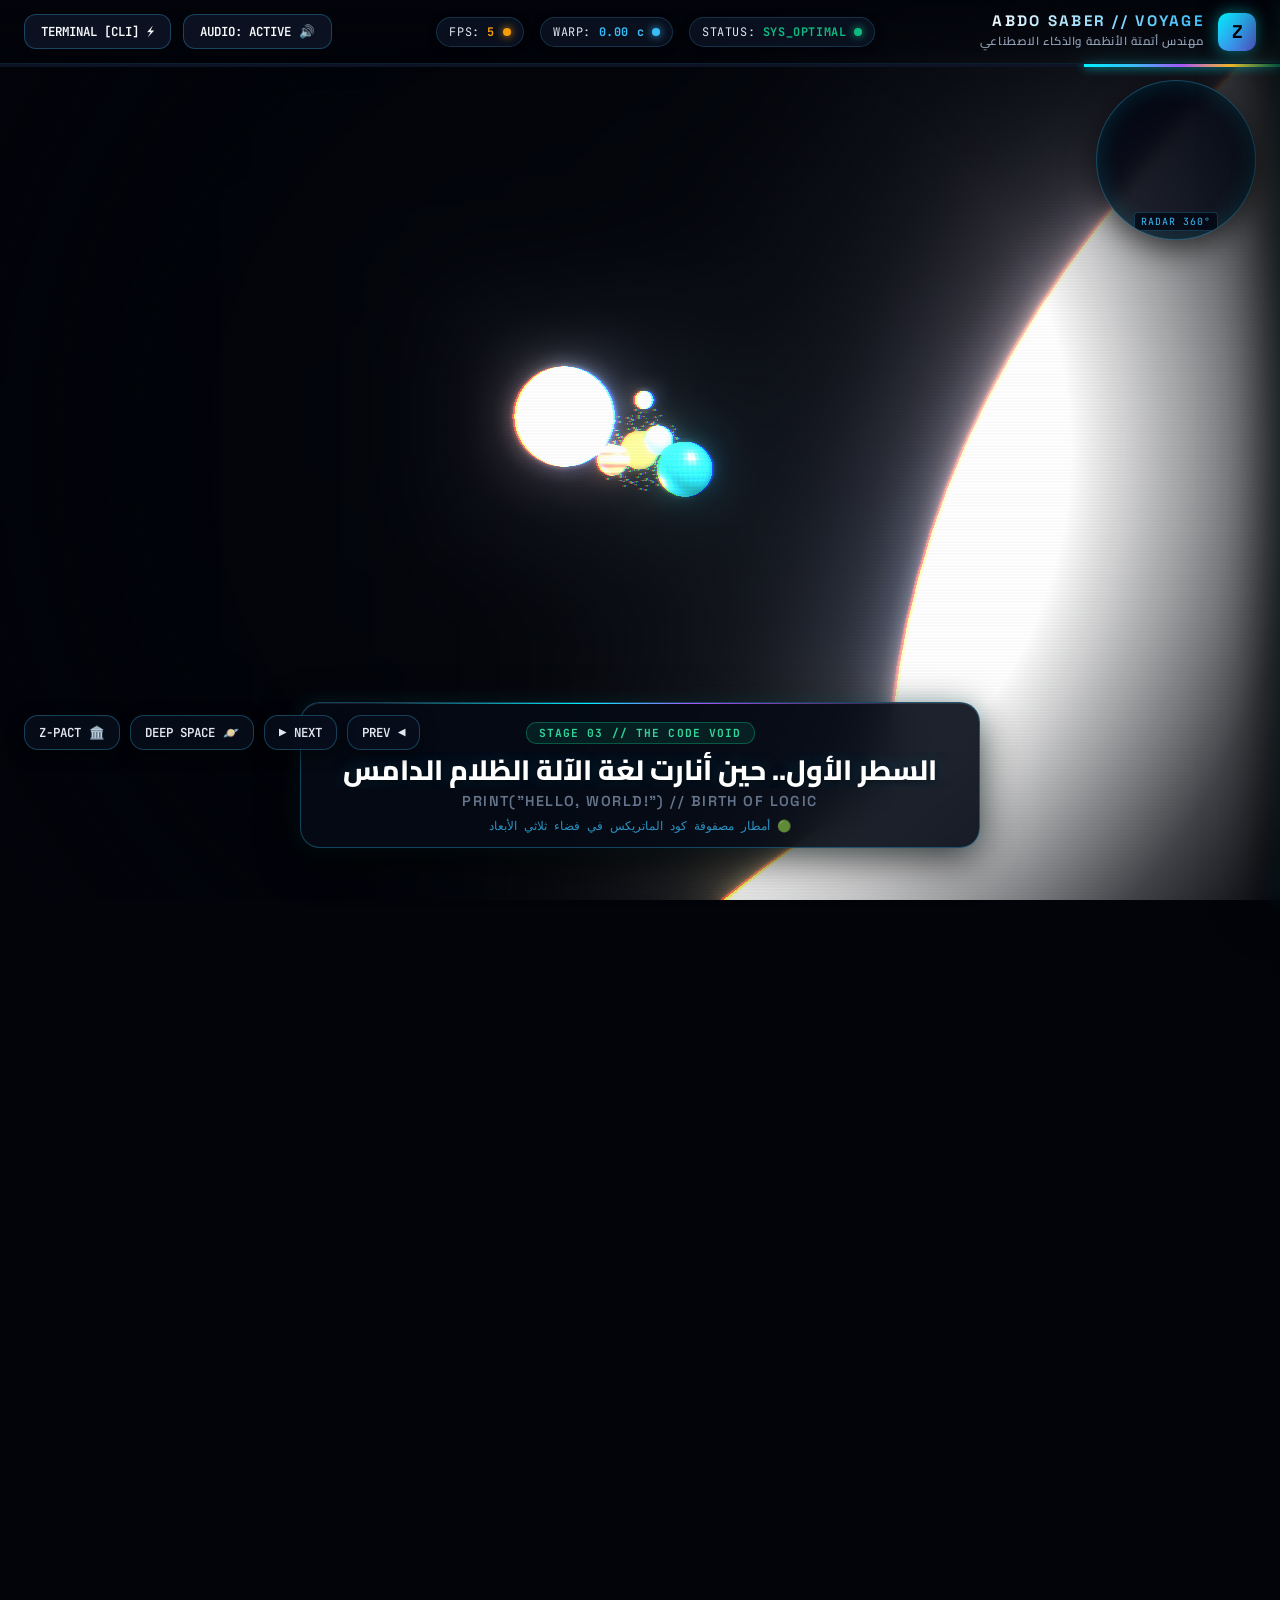
==== index.html @ c634dbf3 "Auto Sync: Production Update (2026-09-28 18:22:58)" ====
<!DOCTYPE html>
<html lang="ar" dir="rtl">
<head>
  <meta charset="UTF-8" />
  <meta name="viewport" content="width=device-width, initial-scale=1.0, maximum-scale=1.0, user-scalable=no" />
  <meta name="description" content="عبده صابر — مهندس أتمتة الأنظمة والذكاء الاصطناعي. رحلة تفاعلية ثلاثية الأبعاد عبر الفضاء." />
  <title>عبده صابر // Abdo Saber - Automation Architect &amp; AI Systems Specialist</title>

  <!-- Modern Typography (Space Grotesk, Cairo, JetBrains Mono) -->
  <link rel="preconnect" href="https://fonts.googleapis.com" crossorigin />
  <link rel="preconnect" href="https://fonts.gstatic.com" crossorigin />
  <link href="https://fonts.googleapis.com/css2?family=Cairo:wght@400;600;700;800;900&family=JetBrains+Mono:wght@400;500;700&family=Space+Grotesk:wght@500;700;800&display=swap" rel="stylesheet" />

  <!-- ======================================================================
       INLINED JS LIBRARIES — Zero CDN dependencies. Works fully offline.
       Bypasses browser tracking prevention that blocks cross-origin scripts.
       ====================================================================== -->
  <script>/* Three.js r128 — inlined for offline support */
/**
 * @license
 * Copyright 2010-2021 Three.js Authors
 * SPDX-License-Identifier: MIT
 */
!function(t,e){"object"==typeof exports&&"undefined"!=typeof module?e(exports):"function"==typeof define&&define.amd?define(["exports"],e):e((t="undefined"!=typeof globalThis?globalThis:t||self).THREE={})}(this,(function(t){"use strict";const e="128",n=100,i=300,r=301,s=302,a=303,o=304,l=306,c=307,h=1e3,u=1001,d=1002,p=1003,m=1004,f=1005,g=1006,v=1007,y=1008,x=1009,_=1012,w=1014,b=1015,M=1016,S=1020,T=1022,E=1023,A=1026,L=1027,R=33776,C=33777,P=33778,D=33779,I=35840,N=35841,B=35842,z=35843,F=37492,O=37496,H=2300,G=2301,U=2302,k=2400,V=2401,W=2402,j=2500,q=2501,X=3e3,Y=3001,Z=3007,J=3002,Q=3004,K=3005,$=3006,tt=7680,et=35044,nt=35048,it="300 es";class rt{addEventListener(t,e){void 0===this._listeners&&(this._listeners={});const n=this._listeners;void 0===n[t]&&(n[t]=[]),-1===n[t].indexOf(e)&&n[t].push(e)}hasEventListener(t,e){if(void 0===this._listeners)return!1;const n=this._listeners;return void 0!==n[t]&&-1!==n[t].indexOf(e)}removeEventListener(t,e){if(void 0===this._listeners)return;const n=this._listeners[t];if(void 0!==n){const t=n.indexOf(e);-1!==t&&n.splice(t,1)}}dispatchEvent(t){if(void 0===this._listeners)return;const e=this._listeners[t.type];if(void 0!==e){t.target=this;const n=e.slice(0);for(let e=0,i=n.length;e<i;e++)n[e].call(this,t);t.target=null}}}const st=[];for(let t=0;t<256;t++)st[t]=(t<16?"0":"")+t.toString(16);let at=1234567;const ot=Math.PI/180,lt=180/Math.PI;function ct(){const t=4294967295*Math.random()|0,e=4294967295*Math.random()|0,n=4294967295*Math.random()|0,i=4294967295*Math.random()|0;return(st[255&t]+st[t>>8&255]+st[t>>16&255]+st[t>>24&255]+"-"+st[255&e]+st[e>>8&255]+"-"+st[e>>16&15|64]+st[e>>24&255]+"-"+st[63&n|128]+st[n>>8&255]+"-"+st[n>>16&255]+st[n>>24&255]+st[255&i]+st[i>>8&255]+st[i>>16&255]+st[i>>24&255]).toUpperCase()}function ht(t,e,n){return Math.max(e,Math.min(n,t))}function ut(t,e){return(t%e+e)%e}function dt(t,e,n){return(1-n)*t+n*e}function pt(t){return 0==(t&t-1)&&0!==t}function mt(t){return Math.pow(2,Math.ceil(Math.log(t)/Math.LN2))}function ft(t){return Math.pow(2,Math.floor(Math.log(t)/Math.LN2))}var gt=Object.freeze({__proto__:null,DEG2RAD:ot,RAD2DEG:lt,generateUUID:ct,clamp:ht,euclideanModulo:ut,mapLinear:function(t,e,n,i,r){return i+(t-e)*(r-i)/(n-e)},inverseLerp:function(t,e,n){return t!==e?(n-t)/(e-t):0},lerp:dt,damp:function(t,e,n,i){return dt(t,e,1-Math.exp(-n*i))},pingpong:function(t,e=1){return e-Math.abs(ut(t,2*e)-e)},smoothstep:function(t,e,n){return t<=e?0:t>=n?1:(t=(t-e)/(n-e))*t*(3-2*t)},smootherstep:function(t,e,n){return t<=e?0:t>=n?1:(t=(t-e)/(n-e))*t*t*(t*(6*t-15)+10)},randInt:function(t,e){return t+Math.floor(Math.random()*(e-t+1))},randFloat:function(t,e){return t+Math.random()*(e-t)},randFloatSpread:function(t){return t*(.5-Math.random())},seededRandom:function(t){return void 0!==t&&(at=t%2147483647),at=16807*at%2147483647,(at-1)/2147483646},degToRad:function(t){return t*ot},radToDeg:function(t){return t*lt},isPowerOfTwo:pt,ceilPowerOfTwo:mt,floorPowerOfTwo:ft,setQuaternionFromProperEuler:function(t,e,n,i,r){const s=Math.cos,a=Math.sin,o=s(n/2),l=a(n/2),c=s((e+i)/2),h=a((e+i)/2),u=s((e-i)/2),d=a((e-i)/2),p=s((i-e)/2),m=a((i-e)/2);switch(r){case"XYX":t.set(o*h,l*u,l*d,o*c);break;case"YZY":t.set(l*d,o*h,l*u,o*c);break;case"ZXZ":t.set(l*u,l*d,o*h,o*c);break;case"XZX":t.set(o*h,l*m,l*p,o*c);break;case"YXY":t.set(l*p,o*h,l*m,o*c);break;case"ZYZ":t.set(l*m,l*p,o*h,o*c);break;default:console.warn("THREE.MathUtils: .setQuaternionFromProperEuler() encountered an unknown order: "+r)}}});class vt{constructor(t=0,e=0){this.x=t,this.y=e}get width(){return this.x}set width(t){this.x=t}get height(){return this.y}set height(t){this.y=t}set(t,e){return this.x=t,this.y=e,this}setScalar(t){return this.x=t,this.y=t,this}setX(t){return this.x=t,this}setY(t){return this.y=t,this}setComponent(t,e){switch(t){case 0:this.x=e;break;case 1:this.y=e;break;default:throw new Error("index is out of range: "+t)}return this}getComponent(t){switch(t){case 0:return this.x;case 1:return this.y;default:throw new Error("index is out of range: "+t)}}clone(){return new this.constructor(this.x,this.y)}copy(t){return this.x=t.x,this.y=t.y,this}add(t,e){return void 0!==e?(console.warn("THREE.Vector2: .add() now only accepts one argument. Use .addVectors( a, b ) instead."),this.addVectors(t,e)):(this.x+=t.x,this.y+=t.y,this)}addScalar(t){return this.x+=t,this.y+=t,this}addVectors(t,e){return this.x=t.x+e.x,this.y=t.y+e.y,this}addScaledVector(t,e){return this.x+=t.x*e,this.y+=t.y*e,this}sub(t,e){return void 0!==e?(console.warn("THREE.Vector2: .sub() now only accepts one argument. Use .subVectors( a, b ) instead."),this.subVectors(t,e)):(this.x-=t.x,this.y-=t.y,this)}subScalar(t){return this.x-=t,this.y-=t,this}subVectors(t,e){return this.x=t.x-e.x,this.y=t.y-e.y,this}multiply(t){return this.x*=t.x,this.y*=t.y,this}multiplyScalar(t){return this.x*=t,this.y*=t,this}divide(t){return this.x/=t.x,this.y/=t.y,this}divideScalar(t){return this.multiplyScalar(1/t)}applyMatrix3(t){const e=this.x,n=this.y,i=t.elements;return this.x=i[0]*e+i[3]*n+i[6],this.y=i[1]*e+i[4]*n+i[7],this}min(t){return this.x=Math.min(this.x,t.x),this.y=Math.min(this.y,t.y),this}max(t){return this.x=Math.max(this.x,t.x),this.y=Math.max(this.y,t.y),this}clamp(t,e){return this.x=Math.max(t.x,Math.min(e.x,this.x)),this.y=Math.max(t.y,Math.min(e.y,this.y)),this}clampScalar(t,e){return this.x=Math.max(t,Math.min(e,this.x)),this.y=Math.max(t,Math.min(e,this.y)),this}clampLength(t,e){const n=this.length();return this.divideScalar(n||1).multiplyScalar(Math.max(t,Math.min(e,n)))}floor(){return this.x=Math.floor(this.x),this.y=Math.floor(this.y),this}ceil(){return this.x=Math.ceil(this.x),this.y=Math.ceil(this.y),this}round(){return this.x=Math.round(this.x),this.y=Math.round(this.y),this}roundToZero(){return this.x=this.x<0?Math.ceil(this.x):Math.floor(this.x),this.y=this.y<0?Math.ceil(this.y):Math.floor(this.y),this}negate(){return this.x=-this.x,this.y=-this.y,this}dot(t){return this.x*t.x+this.y*t.y}cross(t){return this.x*t.y-this.y*t.x}lengthSq(){return this.x*this.x+this.y*this.y}length(){return Math.sqrt(this.x*this.x+this.y*this.y)}manhattanLength(){return Math.abs(this.x)+Math.abs(this.y)}normalize(){return this.divideScalar(this.length()||1)}angle(){return Math.atan2(-this.y,-this.x)+Math.PI}distanceTo(t){return Math.sqrt(this.distanceToSquared(t))}distanceToSquared(t){const e=this.x-t.x,n=this.y-t.y;return e*e+n*n}manhattanDistanceTo(t){return Math.abs(this.x-t.x)+Math.abs(this.y-t.y)}setLength(t){return this.normalize().multiplyScalar(t)}lerp(t,e){return this.x+=(t.x-this.x)*e,this.y+=(t.y-this.y)*e,this}lerpVectors(t,e,n){return this.x=t.x+(e.x-t.x)*n,this.y=t.y+(e.y-t.y)*n,this}equals(t){return t.x===this.x&&t.y===this.y}fromArray(t,e=0){return this.x=t[e],this.y=t[e+1],this}toArray(t=[],e=0){return t[e]=this.x,t[e+1]=this.y,t}fromBufferAttribute(t,e,n){return void 0!==n&&console.warn("THREE.Vector2: offset has been removed from .fromBufferAttribute()."),this.x=t.getX(e),this.y=t.getY(e),this}rotateAround(t,e){const n=Math.cos(e),i=Math.sin(e),r=this.x-t.x,s=this.y-t.y;return this.x=r*n-s*i+t.x,this.y=r*i+s*n+t.y,this}random(){return this.x=Math.random(),this.y=Math.random(),this}}vt.prototype.isVector2=!0;class yt{constructor(){this.elements=[1,0,0,0,1,0,0,0,1],arguments.length>0&&console.error("THREE.Matrix3: the constructor no longer reads arguments. use .set() instead.")}set(t,e,n,i,r,s,a,o,l){const c=this.elements;return c[0]=t,c[1]=i,c[2]=a,c[3]=e,c[4]=r,c[5]=o,c[6]=n,c[7]=s,c[8]=l,this}identity(){return this.set(1,0,0,0,1,0,0,0,1),this}copy(t){const e=this.elements,n=t.elements;return e[0]=n[0],e[1]=n[1],e[2]=n[2],e[3]=n[3],e[4]=n[4],e[5]=n[5],e[6]=n[6],e[7]=n[7],e[8]=n[8],this}extractBasis(t,e,n){return t.setFromMatrix3Column(this,0),e.setFromMatrix3Column(this,1),n.setFromMatrix3Column(this,2),this}setFromMatrix4(t){const e=t.elements;return this.set(e[0],e[4],e[8],e[1],e[5],e[9],e[2],e[6],e[10]),this}multiply(t){return this.multiplyMatrices(this,t)}premultiply(t){return this.multiplyMatrices(t,this)}multiplyMatrices(t,e){const n=t.elements,i=e.elements,r=this.elements,s=n[0],a=n[3],o=n[6],l=n[1],c=n[4],h=n[7],u=n[2],d=n[5],p=n[8],m=i[0],f=i[3],g=i[6],v=i[1],y=i[4],x=i[7],_=i[2],w=i[5],b=i[8];return r[0]=s*m+a*v+o*_,r[3]=s*f+a*y+o*w,r[6]=s*g+a*x+o*b,r[1]=l*m+c*v+h*_,r[4]=l*f+c*y+h*w,r[7]=l*g+c*x+h*b,r[2]=u*m+d*v+p*_,r[5]=u*f+d*y+p*w,r[8]=u*g+d*x+p*b,this}multiplyScalar(t){const e=this.elements;return e[0]*=t,e[3]*=t,e[6]*=t,e[1]*=t,e[4]*=t,e[7]*=t,e[2]*=t,e[5]*=t,e[8]*=t,this}determinant(){const t=this.elements,e=t[0],n=t[1],i=t[2],r=t[3],s=t[4],a=t[5],o=t[6],l=t[7],c=t[8];return e*s*c-e*a*l-n*r*c+n*a*o+i*r*l-i*s*o}invert(){const t=this.elements,e=t[0],n=t[1],i=t[2],r=t[3],s=t[4],a=t[5],o=t[6],l=t[7],c=t[8],h=c*s-a*l,u=a*o-c*r,d=l*r-s*o,p=e*h+n*u+i*d;if(0===p)return this.set(0,0,0,0,0,0,0,0,0);const m=1/p;return t[0]=h*m,t[1]=(i*l-c*n)*m,t[2]=(a*n-i*s)*m,t[3]=u*m,t[4]=(c*e-i*o)*m,t[5]=(i*r-a*e)*m,t[6]=d*m,t[7]=(n*o-l*e)*m,t[8]=(s*e-n*r)*m,this}transpose(){let t;const e=this.elements;return t=e[1],e[1]=e[3],e[3]=t,t=e[2],e[2]=e[6],e[6]=t,t=e[5],e[5]=e[7],e[7]=t,this}getNormalMatrix(t){return this.setFromMatrix4(t).invert().transpose()}transposeIntoArray(t){const e=this.elements;return t[0]=e[0],t[1]=e[3],t[2]=e[6],t[3]=e[1],t[4]=e[4],t[5]=e[7],t[6]=e[2],t[7]=e[5],t[8]=e[8],this}setUvTransform(t,e,n,i,r,s,a){const o=Math.cos(r),l=Math.sin(r);return this.set(n*o,n*l,-n*(o*s+l*a)+s+t,-i*l,i*o,-i*(-l*s+o*a)+a+e,0,0,1),this}scale(t,e){const n=this.elements;return n[0]*=t,n[3]*=t,n[6]*=t,n[1]*=e,n[4]*=e,n[7]*=e,this}rotate(t){const e=Math.cos(t),n=Math.sin(t),i=this.elements,r=i[0],s=i[3],a=i[6],o=i[1],l=i[4],c=i[7];return i[0]=e*r+n*o,i[3]=e*s+n*l,i[6]=e*a+n*c,i[1]=-n*r+e*o,i[4]=-n*s+e*l,i[7]=-n*a+e*c,this}translate(t,e){const n=this.elements;return n[0]+=t*n[2],n[3]+=t*n[5],n[6]+=t*n[8],n[1]+=e*n[2],n[4]+=e*n[5],n[7]+=e*n[8],this}equals(t){const e=this.elements,n=t.elements;for(let t=0;t<9;t++)if(e[t]!==n[t])return!1;return!0}fromArray(t,e=0){for(let n=0;n<9;n++)this.elements[n]=t[n+e];return this}toArray(t=[],e=0){const n=this.elements;return t[e]=n[0],t[e+1]=n[1],t[e+2]=n[2],t[e+3]=n[3],t[e+4]=n[4],t[e+5]=n[5],t[e+6]=n[6],t[e+7]=n[7],t[e+8]=n[8],t}clone(){return(new this.constructor).fromArray(this.elements)}}let xt;yt.prototype.isMatrix3=!0;class _t{static getDataURL(t){if(/^data:/i.test(t.src))return t.src;if("undefined"==typeof HTMLCanvasElement)return t.src;let e;if(t instanceof HTMLCanvasElement)e=t;else{void 0===xt&&(xt=document.createElementNS("http://www.w3.org/1999/xhtml","canvas")),xt.width=t.width,xt.height=t.height;const n=xt.getContext("2d");t instanceof ImageData?n.putImageData(t,0,0):n.drawImage(t,0,0,t.width,t.height),e=xt}return e.width>2048||e.height>2048?(console.warn("THREE.ImageUtils.getDataURL: Image converted to jpg for performance reasons",t),e.toDataURL("image/jpeg",.6)):e.toDataURL("image/png")}}let wt=0;class bt extends rt{constructor(t=bt.DEFAULT_IMAGE,e=bt.DEFAULT_MAPPING,n=1001,i=1001,r=1006,s=1008,a=1023,o=1009,l=1,c=3e3){super(),Object.defineProperty(this,"id",{value:wt++}),this.uuid=ct(),this.name="",this.image=t,this.mipmaps=[],this.mapping=e,this.wrapS=n,this.wrapT=i,this.magFilter=r,this.minFilter=s,this.anisotropy=l,this.format=a,this.internalFormat=null,this.type=o,this.offset=new vt(0,0),this.repeat=new vt(1,1),this.center=new vt(0,0),this.rotation=0,this.matrixAutoUpdate=!0,this.matrix=new yt,this.generateMipmaps=!0,this.premultiplyAlpha=!1,this.flipY=!0,this.unpackAlignment=4,this.encoding=c,this.version=0,this.onUpdate=null}updateMatrix(){this.matrix.setUvTransform(this.offset.x,this.offset.y,this.repeat.x,this.repeat.y,this.rotation,this.center.x,this.center.y)}clone(){return(new this.constructor).copy(this)}copy(t){return this.name=t.name,this.image=t.image,this.mipmaps=t.mipmaps.slice(0),this.mapping=t.mapping,this.wrapS=t.wrapS,this.wrapT=t.wrapT,this.magFilter=t.magFilter,this.minFilter=t.minFilter,this.anisotropy=t.anisotropy,this.format=t.format,this.internalFormat=t.internalFormat,this.type=t.type,this.offset.copy(t.offset),this.repeat.copy(t.repeat),this.center.copy(t.center),this.rotation=t.rotation,this.matrixAutoUpdate=t.matrixAutoUpdate,this.matrix.copy(t.matrix),this.generateMipmaps=t.generateMipmaps,this.premultiplyAlpha=t.premultiplyAlpha,this.flipY=t.flipY,this.unpackAlignment=t.unpackAlignment,this.encoding=t.encoding,this}toJSON(t){const e=void 0===t||"string"==typeof t;if(!e&&void 0!==t.textures[this.uuid])return t.textures[this.uuid];const n={metadata:{version:4.5,type:"Texture",generator:"Texture.toJSON"},uuid:this.uuid,name:this.name,mapping:this.mapping,repeat:[this.repeat.x,this.repeat.y],offset:[this.offset.x,this.offset.y],center:[this.center.x,this.center.y],rotation:this.rotation,wrap:[this.wrapS,this.wrapT],format:this.format,type:this.type,encoding:this.encoding,minFilter:this.minFilter,magFilter:this.magFilter,anisotropy:this.anisotropy,flipY:this.flipY,premultiplyAlpha:this.premultiplyAlpha,unpackAlignment:this.unpackAlignment};if(void 0!==this.image){const i=this.image;if(void 0===i.uuid&&(i.uuid=ct()),!e&&void 0===t.images[i.uuid]){let e;if(Array.isArray(i)){e=[];for(let t=0,n=i.length;t<n;t++)i[t].isDataTexture?e.push(Mt(i[t].image)):e.push(Mt(i[t]))}else e=Mt(i);t.images[i.uuid]={uuid:i.uuid,url:e}}n.image=i.uuid}return e||(t.textures[this.uuid]=n),n}dispose(){this.dispatchEvent({type:"dispose"})}transformUv(t){if(this.mapping!==i)return t;if(t.applyMatrix3(this.matrix),t.x<0||t.x>1)switch(this.wrapS){case h:t.x=t.x-Math.floor(t.x);break;case u:t.x=t.x<0?0:1;break;case d:1===Math.abs(Math.floor(t.x)%2)?t.x=Math.ceil(t.x)-t.x:t.x=t.x-Math.floor(t.x)}if(t.y<0||t.y>1)switch(this.wrapT){case h:t.y=t.y-Math.floor(t.y);break;case u:t.y=t.y<0?0:1;break;case d:1===Math.abs(Math.floor(t.y)%2)?t.y=Math.ceil(t.y)-t.y:t.y=t.y-Math.floor(t.y)}return this.flipY&&(t.y=1-t.y),t}set needsUpdate(t){!0===t&&this.version++}}function Mt(t){return"undefined"!=typeof HTMLImageElement&&t instanceof HTMLImageElement||"undefined"!=typeof HTMLCanvasElement&&t instanceof HTMLCanvasElement||"undefined"!=typeof ImageBitmap&&t instanceof ImageBitmap?_t.getDataURL(t):t.data?{data:Array.prototype.slice.call(t.data),width:t.width,height:t.height,type:t.data.constructor.name}:(console.warn("THREE.Texture: Unable to serialize Texture."),{})}bt.DEFAULT_IMAGE=void 0,bt.DEFAULT_MAPPING=i,bt.prototype.isTexture=!0;class St{constructor(t=0,e=0,n=0,i=1){this.x=t,this.y=e,this.z=n,this.w=i}get width(){return this.z}set width(t){this.z=t}get height(){return this.w}set height(t){this.w=t}set(t,e,n,i){return this.x=t,this.y=e,this.z=n,this.w=i,this}setScalar(t){return this.x=t,this.y=t,this.z=t,this.w=t,this}setX(t){return this.x=t,this}setY(t){return this.y=t,this}setZ(t){return this.z=t,this}setW(t){return this.w=t,this}setComponent(t,e){switch(t){case 0:this.x=e;break;case 1:this.y=e;break;case 2:this.z=e;break;case 3:this.w=e;break;default:throw new Error("index is out of range: "+t)}return this}getComponent(t){switch(t){case 0:return this.x;case 1:return this.y;case 2:return this.z;case 3:return this.w;default:throw new Error("index is out of range: "+t)}}clone(){return new this.constructor(this.x,this.y,this.z,this.w)}copy(t){return this.x=t.x,this.y=t.y,this.z=t.z,this.w=void 0!==t.w?t.w:1,this}add(t,e){return void 0!==e?(console.warn("THREE.Vector4: .add() now only accepts one argument. Use .addVectors( a, b ) instead."),this.addVectors(t,e)):(this.x+=t.x,this.y+=t.y,this.z+=t.z,this.w+=t.w,this)}addScalar(t){return this.x+=t,this.y+=t,this.z+=t,this.w+=t,this}addVectors(t,e){return this.x=t.x+e.x,this.y=t.y+e.y,this.z=t.z+e.z,this.w=t.w+e.w,this}addScaledVector(t,e){return this.x+=t.x*e,this.y+=t.y*e,this.z+=t.z*e,this.w+=t.w*e,this}sub(t,e){return void 0!==e?(console.warn("THREE.Vector4: .sub() now only accepts one argument. Use .subVectors( a, b ) instead."),this.subVectors(t,e)):(this.x-=t.x,this.y-=t.y,this.z-=t.z,this.w-=t.w,this)}subScalar(t){return this.x-=t,this.y-=t,this.z-=t,this.w-=t,this}subVectors(t,e){return this.x=t.x-e.x,this.y=t.y-e.y,this.z=t.z-e.z,this.w=t.w-e.w,this}multiply(t){return this.x*=t.x,this.y*=t.y,this.z*=t.z,this.w*=t.w,this}multiplyScalar(t){return this.x*=t,this.y*=t,this.z*=t,this.w*=t,this}applyMatrix4(t){const e=this.x,n=this.y,i=this.z,r=this.w,s=t.elements;return this.x=s[0]*e+s[4]*n+s[8]*i+s[12]*r,this.y=s[1]*e+s[5]*n+s[9]*i+s[13]*r,this.z=s[2]*e+s[6]*n+s[10]*i+s[14]*r,this.w=s[3]*e+s[7]*n+s[11]*i+s[15]*r,this}divideScalar(t){return this.multiplyScalar(1/t)}setAxisAngleFromQuaternion(t){this.w=2*Math.acos(t.w);const e=Math.sqrt(1-t.w*t.w);return e<1e-4?(this.x=1,this.y=0,this.z=0):(this.x=t.x/e,this.y=t.y/e,this.z=t.z/e),this}setAxisAngleFromRotationMatrix(t){let e,n,i,r;const s=.01,a=.1,o=t.elements,l=o[0],c=o[4],h=o[8],u=o[1],d=o[5],p=o[9],m=o[2],f=o[6],g=o[10];if(Math.abs(c-u)<s&&Math.abs(h-m)<s&&Math.abs(p-f)<s){if(Math.abs(c+u)<a&&Math.abs(h+m)<a&&Math.abs(p+f)<a&&Math.abs(l+d+g-3)<a)return this.set(1,0,0,0),this;e=Math.PI;const t=(l+1)/2,o=(d+1)/2,v=(g+1)/2,y=(c+u)/4,x=(h+m)/4,_=(p+f)/4;return t>o&&t>v?t<s?(n=0,i=.707106781,r=.707106781):(n=Math.sqrt(t),i=y/n,r=x/n):o>v?o<s?(n=.707106781,i=0,r=.707106781):(i=Math.sqrt(o),n=y/i,r=_/i):v<s?(n=.707106781,i=.707106781,r=0):(r=Math.sqrt(v),n=x/r,i=_/r),this.set(n,i,r,e),this}let v=Math.sqrt((f-p)*(f-p)+(h-m)*(h-m)+(u-c)*(u-c));return Math.abs(v)<.001&&(v=1),this.x=(f-p)/v,this.y=(h-m)/v,this.z=(u-c)/v,this.w=Math.acos((l+d+g-1)/2),this}min(t){return this.x=Math.min(this.x,t.x),this.y=Math.min(this.y,t.y),this.z=Math.min(this.z,t.z),this.w=Math.min(this.w,t.w),this}max(t){return this.x=Math.max(this.x,t.x),this.y=Math.max(this.y,t.y),this.z=Math.max(this.z,t.z),this.w=Math.max(this.w,t.w),this}clamp(t,e){return this.x=Math.max(t.x,Math.min(e.x,this.x)),this.y=Math.max(t.y,Math.min(e.y,this.y)),this.z=Math.max(t.z,Math.min(e.z,this.z)),this.w=Math.max(t.w,Math.min(e.w,this.w)),this}clampScalar(t,e){return this.x=Math.max(t,Math.min(e,this.x)),this.y=Math.max(t,Math.min(e,this.y)),this.z=Math.max(t,Math.min(e,this.z)),this.w=Math.max(t,Math.min(e,this.w)),this}clampLength(t,e){const n=this.length();return this.divideScalar(n||1).multiplyScalar(Math.max(t,Math.min(e,n)))}floor(){return this.x=Math.floor(this.x),this.y=Math.floor(this.y),this.z=Math.floor(this.z),this.w=Math.floor(this.w),this}ceil(){return this.x=Math.ceil(this.x),this.y=Math.ceil(this.y),this.z=Math.ceil(this.z),this.w=Math.ceil(this.w),this}round(){return this.x=Math.round(this.x),this.y=Math.round(this.y),this.z=Math.round(this.z),this.w=Math.round(this.w),this}roundToZero(){return this.x=this.x<0?Math.ceil(this.x):Math.floor(this.x),this.y=this.y<0?Math.ceil(this.y):Math.floor(this.y),this.z=this.z<0?Math.ceil(this.z):Math.floor(this.z),this.w=this.w<0?Math.ceil(this.w):Math.floor(this.w),this}negate(){return this.x=-this.x,this.y=-this.y,this.z=-this.z,this.w=-this.w,this}dot(t){return this.x*t.x+this.y*t.y+this.z*t.z+this.w*t.w}lengthSq(){return this.x*this.x+this.y*this.y+this.z*this.z+this.w*this.w}length(){return Math.sqrt(this.x*this.x+this.y*this.y+this.z*this.z+this.w*this.w)}manhattanLength(){return Math.abs(this.x)+Math.abs(this.y)+Math.abs(this.z)+Math.abs(this.w)}normalize(){return this.divideScalar(this.length()||1)}setLength(t){return this.normalize().multiplyScalar(t)}lerp(t,e){return this.x+=(t.x-this.x)*e,this.y+=(t.y-this.y)*e,this.z+=(t.z-this.z)*e,this.w+=(t.w-this.w)*e,this}lerpVectors(t,e,n){return this.x=t.x+(e.x-t.x)*n,this.y=t.y+(e.y-t.y)*n,this.z=t.z+(e.z-t.z)*n,this.w=t.w+(e.w-t.w)*n,this}equals(t){return t.x===this.x&&t.y===this.y&&t.z===this.z&&t.w===this.w}fromArray(t,e=0){return this.x=t[e],this.y=t[e+1],this.z=t[e+2],this.w=t[e+3],this}toArray(t=[],e=0){return t[e]=this.x,t[e+1]=this.y,t[e+2]=this.z,t[e+3]=this.w,t}fromBufferAttribute(t,e,n){return void 0!==n&&console.warn("THREE.Vector4: offset has been removed from .fromBufferAttribute()."),this.x=t.getX(e),this.y=t.getY(e),this.z=t.getZ(e),this.w=t.getW(e),this}random(){return this.x=Math.random(),this.y=Math.random(),this.z=Math.random(),this.w=Math.random(),this}}St.prototype.isVector4=!0;class Tt extends rt{constructor(t,e,n){super(),this.width=t,this.height=e,this.depth=1,this.scissor=new St(0,0,t,e),this.scissorTest=!1,this.viewport=new St(0,0,t,e),n=n||{},this.texture=new bt(void 0,n.mapping,n.wrapS,n.wrapT,n.magFilter,n.minFilter,n.format,n.type,n.anisotropy,n.encoding),this.texture.image={},this.texture.image.width=t,this.texture.image.height=e,this.texture.image.depth=1,this.texture.generateMipmaps=void 0!==n.generateMipmaps&&n.generateMipmaps,this.texture.minFilter=void 0!==n.minFilter?n.minFilter:g,this.depthBuffer=void 0===n.depthBuffer||n.depthBuffer,this.stencilBuffer=void 0!==n.stencilBuffer&&n.stencilBuffer,this.depthTexture=void 0!==n.depthTexture?n.depthTexture:null}setTexture(t){t.image={width:this.width,height:this.height,depth:this.depth},this.texture=t}setSize(t,e,n=1){this.width===t&&this.height===e&&this.depth===n||(this.width=t,this.height=e,this.depth=n,this.texture.image.width=t,this.texture.image.height=e,this.texture.image.depth=n,this.dispose()),this.viewport.set(0,0,t,e),this.scissor.set(0,0,t,e)}clone(){return(new this.constructor).copy(this)}copy(t){return this.width=t.width,this.height=t.height,this.depth=t.depth,this.viewport.copy(t.viewport),this.texture=t.texture.clone(),this.depthBuffer=t.depthBuffer,this.stencilBuffer=t.stencilBuffer,this.depthTexture=t.depthTexture,this}dispose(){this.dispatchEvent({type:"dispose"})}}Tt.prototype.isWebGLRenderTarget=!0;class Et extends Tt{constructor(t,e,n){super(t,e,n),this.samples=4}copy(t){return super.copy.call(this,t),this.samples=t.samples,this}}Et.prototype.isWebGLMultisampleRenderTarget=!0;class At{constructor(t=0,e=0,n=0,i=1){this._x=t,this._y=e,this._z=n,this._w=i}static slerp(t,e,n,i){return console.warn("THREE.Quaternion: Static .slerp() has been deprecated. Use qm.slerpQuaternions( qa, qb, t ) instead."),n.slerpQuaternions(t,e,i)}static slerpFlat(t,e,n,i,r,s,a){let o=n[i+0],l=n[i+1],c=n[i+2],h=n[i+3];const u=r[s+0],d=r[s+1],p=r[s+2],m=r[s+3];if(0===a)return t[e+0]=o,t[e+1]=l,t[e+2]=c,void(t[e+3]=h);if(1===a)return t[e+0]=u,t[e+1]=d,t[e+2]=p,void(t[e+3]=m);if(h!==m||o!==u||l!==d||c!==p){let t=1-a;const e=o*u+l*d+c*p+h*m,n=e>=0?1:-1,i=1-e*e;if(i>Number.EPSILON){const r=Math.sqrt(i),s=Math.atan2(r,e*n);t=Math.sin(t*s)/r,a=Math.sin(a*s)/r}const r=a*n;if(o=o*t+u*r,l=l*t+d*r,c=c*t+p*r,h=h*t+m*r,t===1-a){const t=1/Math.sqrt(o*o+l*l+c*c+h*h);o*=t,l*=t,c*=t,h*=t}}t[e]=o,t[e+1]=l,t[e+2]=c,t[e+3]=h}static multiplyQuaternionsFlat(t,e,n,i,r,s){const a=n[i],o=n[i+1],l=n[i+2],c=n[i+3],h=r[s],u=r[s+1],d=r[s+2],p=r[s+3];return t[e]=a*p+c*h+o*d-l*u,t[e+1]=o*p+c*u+l*h-a*d,t[e+2]=l*p+c*d+a*u-o*h,t[e+3]=c*p-a*h-o*u-l*d,t}get x(){return this._x}set x(t){this._x=t,this._onChangeCallback()}get y(){return this._y}set y(t){this._y=t,this._onChangeCallback()}get z(){return this._z}set z(t){this._z=t,this._onChangeCallback()}get w(){return this._w}set w(t){this._w=t,this._onChangeCallback()}set(t,e,n,i){return this._x=t,this._y=e,this._z=n,this._w=i,this._onChangeCallback(),this}clone(){return new this.constructor(this._x,this._y,this._z,this._w)}copy(t){return this._x=t.x,this._y=t.y,this._z=t.z,this._w=t.w,this._onChangeCallback(),this}setFromEuler(t,e){if(!t||!t.isEuler)throw new Error("THREE.Quaternion: .setFromEuler() now expects an Euler rotation rather than a Vector3 and order.");const n=t._x,i=t._y,r=t._z,s=t._order,a=Math.cos,o=Math.sin,l=a(n/2),c=a(i/2),h=a(r/2),u=o(n/2),d=o(i/2),p=o(r/2);switch(s){case"XYZ":this._x=u*c*h+l*d*p,this._y=l*d*h-u*c*p,this._z=l*c*p+u*d*h,this._w=l*c*h-u*d*p;break;case"YXZ":this._x=u*c*h+l*d*p,this._y=l*d*h-u*c*p,this._z=l*c*p-u*d*h,this._w=l*c*h+u*d*p;break;case"ZXY":this._x=u*c*h-l*d*p,this._y=l*d*h+u*c*p,this._z=l*c*p+u*d*h,this._w=l*c*h-u*d*p;break;case"ZYX":this._x=u*c*h-l*d*p,this._y=l*d*h+u*c*p,this._z=l*c*p-u*d*h,this._w=l*c*h+u*d*p;break;case"YZX":this._x=u*c*h+l*d*p,this._y=l*d*h+u*c*p,this._z=l*c*p-u*d*h,this._w=l*c*h-u*d*p;break;case"XZY":this._x=u*c*h-l*d*p,this._y=l*d*h-u*c*p,this._z=l*c*p+u*d*h,this._w=l*c*h+u*d*p;break;default:console.warn("THREE.Quaternion: .setFromEuler() encountered an unknown order: "+s)}return!1!==e&&this._onChangeCallback(),this}setFromAxisAngle(t,e){const n=e/2,i=Math.sin(n);return this._x=t.x*i,this._y=t.y*i,this._z=t.z*i,this._w=Math.cos(n),this._onChangeCallback(),this}setFromRotationMatrix(t){const e=t.elements,n=e[0],i=e[4],r=e[8],s=e[1],a=e[5],o=e[9],l=e[2],c=e[6],h=e[10],u=n+a+h;if(u>0){const t=.5/Math.sqrt(u+1);this._w=.25/t,this._x=(c-o)*t,this._y=(r-l)*t,this._z=(s-i)*t}else if(n>a&&n>h){const t=2*Math.sqrt(1+n-a-h);this._w=(c-o)/t,this._x=.25*t,this._y=(i+s)/t,this._z=(r+l)/t}else if(a>h){const t=2*Math.sqrt(1+a-n-h);this._w=(r-l)/t,this._x=(i+s)/t,this._y=.25*t,this._z=(o+c)/t}else{const t=2*Math.sqrt(1+h-n-a);this._w=(s-i)/t,this._x=(r+l)/t,this._y=(o+c)/t,this._z=.25*t}return this._onChangeCallback(),this}setFromUnitVectors(t,e){let n=t.dot(e)+1;return n<Number.EPSILON?(n=0,Math.abs(t.x)>Math.abs(t.z)?(this._x=-t.y,this._y=t.x,this._z=0,this._w=n):(this._x=0,this._y=-t.z,this._z=t.y,this._w=n)):(this._x=t.y*e.z-t.z*e.y,this._y=t.z*e.x-t.x*e.z,this._z=t.x*e.y-t.y*e.x,this._w=n),this.normalize()}angleTo(t){return 2*Math.acos(Math.abs(ht(this.dot(t),-1,1)))}rotateTowards(t,e){const n=this.angleTo(t);if(0===n)return this;const i=Math.min(1,e/n);return this.slerp(t,i),this}identity(){return this.set(0,0,0,1)}invert(){return this.conjugate()}conjugate(){return this._x*=-1,this._y*=-1,this._z*=-1,this._onChangeCallback(),this}dot(t){return this._x*t._x+this._y*t._y+this._z*t._z+this._w*t._w}lengthSq(){return this._x*this._x+this._y*this._y+this._z*this._z+this._w*this._w}length(){return Math.sqrt(this._x*this._x+this._y*this._y+this._z*this._z+this._w*this._w)}normalize(){let t=this.length();return 0===t?(this._x=0,this._y=0,this._z=0,this._w=1):(t=1/t,this._x=this._x*t,this._y=this._y*t,this._z=this._z*t,this._w=this._w*t),this._onChangeCallback(),this}multiply(t,e){return void 0!==e?(console.warn("THREE.Quaternion: .multiply() now only accepts one argument. Use .multiplyQuaternions( a, b ) instead."),this.multiplyQuaternions(t,e)):this.multiplyQuaternions(this,t)}premultiply(t){return this.multiplyQuaternions(t,this)}multiplyQuaternions(t,e){const n=t._x,i=t._y,r=t._z,s=t._w,a=e._x,o=e._y,l=e._z,c=e._w;return this._x=n*c+s*a+i*l-r*o,this._y=i*c+s*o+r*a-n*l,this._z=r*c+s*l+n*o-i*a,this._w=s*c-n*a-i*o-r*l,this._onChangeCallback(),this}slerp(t,e){if(0===e)return this;if(1===e)return this.copy(t);const n=this._x,i=this._y,r=this._z,s=this._w;let a=s*t._w+n*t._x+i*t._y+r*t._z;if(a<0?(this._w=-t._w,this._x=-t._x,this._y=-t._y,this._z=-t._z,a=-a):this.copy(t),a>=1)return this._w=s,this._x=n,this._y=i,this._z=r,this;const o=1-a*a;if(o<=Number.EPSILON){const t=1-e;return this._w=t*s+e*this._w,this._x=t*n+e*this._x,this._y=t*i+e*this._y,this._z=t*r+e*this._z,this.normalize(),this._onChangeCallback(),this}const l=Math.sqrt(o),c=Math.atan2(l,a),h=Math.sin((1-e)*c)/l,u=Math.sin(e*c)/l;return this._w=s*h+this._w*u,this._x=n*h+this._x*u,this._y=i*h+this._y*u,this._z=r*h+this._z*u,this._onChangeCallback(),this}slerpQuaternions(t,e,n){this.copy(t).slerp(e,n)}equals(t){return t._x===this._x&&t._y===this._y&&t._z===this._z&&t._w===this._w}fromArray(t,e=0){return this._x=t[e],this._y=t[e+1],this._z=t[e+2],this._w=t[e+3],this._onChangeCallback(),this}toArray(t=[],e=0){return t[e]=this._x,t[e+1]=this._y,t[e+2]=this._z,t[e+3]=this._w,t}fromBufferAttribute(t,e){return this._x=t.getX(e),this._y=t.getY(e),this._z=t.getZ(e),this._w=t.getW(e),this}_onChange(t){return this._onChangeCallback=t,this}_onChangeCallback(){}}At.prototype.isQuaternion=!0;class Lt{constructor(t=0,e=0,n=0){this.x=t,this.y=e,this.z=n}set(t,e,n){return void 0===n&&(n=this.z),this.x=t,this.y=e,this.z=n,this}setScalar(t){return this.x=t,this.y=t,this.z=t,this}setX(t){return this.x=t,this}setY(t){return this.y=t,this}setZ(t){return this.z=t,this}setComponent(t,e){switch(t){case 0:this.x=e;break;case 1:this.y=e;break;case 2:this.z=e;break;default:throw new Error("index is out of range: "+t)}return this}getComponent(t){switch(t){case 0:return this.x;case 1:return this.y;case 2:return this.z;default:throw new Error("index is out of range: "+t)}}clone(){return new this.constructor(this.x,this.y,this.z)}copy(t){return this.x=t.x,this.y=t.y,this.z=t.z,this}add(t,e){return void 0!==e?(console.warn("THREE.Vector3: .add() now only accepts one argument. Use .addVectors( a, b ) instead."),this.addVectors(t,e)):(this.x+=t.x,this.y+=t.y,this.z+=t.z,this)}addScalar(t){return this.x+=t,this.y+=t,this.z+=t,this}addVectors(t,e){return this.x=t.x+e.x,this.y=t.y+e.y,this.z=t.z+e.z,this}addScaledVector(t,e){return this.x+=t.x*e,this.y+=t.y*e,this.z+=t.z*e,this}sub(t,e){return void 0!==e?(console.warn("THREE.Vector3: .sub() now only accepts one argument. Use .subVectors( a, b ) instead."),this.subVectors(t,e)):(this.x-=t.x,this.y-=t.y,this.z-=t.z,this)}subScalar(t){return this.x-=t,this.y-=t,this.z-=t,this}subVectors(t,e){return this.x=t.x-e.x,this.y=t.y-e.y,this.z=t.z-e.z,this}multiply(t,e){return void 0!==e?(console.warn("THREE.Vector3: .multiply() now only accepts one argument. Use .multiplyVectors( a, b ) instead."),this.multiplyVectors(t,e)):(this.x*=t.x,this.y*=t.y,this.z*=t.z,this)}multiplyScalar(t){return this.x*=t,this.y*=t,this.z*=t,this}multiplyVectors(t,e){return this.x=t.x*e.x,this.y=t.y*e.y,this.z=t.z*e.z,this}applyEuler(t){return t&&t.isEuler||console.error("THREE.Vector3: .applyEuler() now expects an Euler rotation rather than a Vector3 and order."),this.applyQuaternion(Ct.setFromEuler(t))}applyAxisAngle(t,e){return this.applyQuaternion(Ct.setFromAxisAngle(t,e))}applyMatrix3(t){const e=this.x,n=this.y,i=this.z,r=t.elements;return this.x=r[0]*e+r[3]*n+r[6]*i,this.y=r[1]*e+r[4]*n+r[7]*i,this.z=r[2]*e+r[5]*n+r[8]*i,this}applyNormalMatrix(t){return this.applyMatrix3(t).normalize()}applyMatrix4(t){const e=this.x,n=this.y,i=this.z,r=t.elements,s=1/(r[3]*e+r[7]*n+r[11]*i+r[15]);return this.x=(r[0]*e+r[4]*n+r[8]*i+r[12])*s,this.y=(r[1]*e+r[5]*n+r[9]*i+r[13])*s,this.z=(r[2]*e+r[6]*n+r[10]*i+r[14])*s,this}applyQuaternion(t){const e=this.x,n=this.y,i=this.z,r=t.x,s=t.y,a=t.z,o=t.w,l=o*e+s*i-a*n,c=o*n+a*e-r*i,h=o*i+r*n-s*e,u=-r*e-s*n-a*i;return this.x=l*o+u*-r+c*-a-h*-s,this.y=c*o+u*-s+h*-r-l*-a,this.z=h*o+u*-a+l*-s-c*-r,this}project(t){return this.applyMatrix4(t.matrixWorldInverse).applyMatrix4(t.projectionMatrix)}unproject(t){return this.applyMatrix4(t.projectionMatrixInverse).applyMatrix4(t.matrixWorld)}transformDirection(t){const e=this.x,n=this.y,i=this.z,r=t.elements;return this.x=r[0]*e+r[4]*n+r[8]*i,this.y=r[1]*e+r[5]*n+r[9]*i,this.z=r[2]*e+r[6]*n+r[10]*i,this.normalize()}divide(t){return this.x/=t.x,this.y/=t.y,this.z/=t.z,this}divideScalar(t){return this.multiplyScalar(1/t)}min(t){return this.x=Math.min(this.x,t.x),this.y=Math.min(this.y,t.y),this.z=Math.min(this.z,t.z),this}max(t){return this.x=Math.max(this.x,t.x),this.y=Math.max(this.y,t.y),this.z=Math.max(this.z,t.z),this}clamp(t,e){return this.x=Math.max(t.x,Math.min(e.x,this.x)),this.y=Math.max(t.y,Math.min(e.y,this.y)),this.z=Math.max(t.z,Math.min(e.z,this.z)),this}clampScalar(t,e){return this.x=Math.max(t,Math.min(e,this.x)),this.y=Math.max(t,Math.min(e,this.y)),this.z=Math.max(t,Math.min(e,this.z)),this}clampLength(t,e){const n=this.length();return this.divideScalar(n||1).multiplyScalar(Math.max(t,Math.min(e,n)))}floor(){return this.x=Math.floor(this.x),this.y=Math.floor(this.y),this.z=Math.floor(this.z),this}ceil(){return this.x=Math.ceil(this.x),this.y=Math.ceil(this.y),this.z=Math.ceil(this.z),this}round(){return this.x=Math.round(this.x),this.y=Math.round(this.y),this.z=Math.round(this.z),this}roundToZero(){return this.x=this.x<0?Math.ceil(this.x):Math.floor(this.x),this.y=this.y<0?Math.ceil(this.y):Math.floor(this.y),this.z=this.z<0?Math.ceil(this.z):Math.floor(this.z),this}negate(){return this.x=-this.x,this.y=-this.y,this.z=-this.z,this}dot(t){return this.x*t.x+this.y*t.y+this.z*t.z}lengthSq(){return this.x*this.x+this.y*this.y+this.z*this.z}length(){return Math.sqrt(this.x*this.x+this.y*this.y+this.z*this.z)}manhattanLength(){return Math.abs(this.x)+Math.abs(this.y)+Math.abs(this.z)}normalize(){return this.divideScalar(this.length()||1)}setLength(t){return this.normalize().multiplyScalar(t)}lerp(t,e){return this.x+=(t.x-this.x)*e,this.y+=(t.y-this.y)*e,this.z+=(t.z-this.z)*e,this}lerpVectors(t,e,n){return this.x=t.x+(e.x-t.x)*n,this.y=t.y+(e.y-t.y)*n,this.z=t.z+(e.z-t.z)*n,this}cross(t,e){return void 0!==e?(console.warn("THREE.Vector3: .cross() now only accepts one argument. Use .crossVectors( a, b ) instead."),this.crossVectors(t,e)):this.crossVectors(this,t)}crossVectors(t,e){const n=t.x,i=t.y,r=t.z,s=e.x,a=e.y,o=e.z;return this.x=i*o-r*a,this.y=r*s-n*o,this.z=n*a-i*s,this}projectOnVector(t){const e=t.lengthSq();if(0===e)return this.set(0,0,0);const n=t.dot(this)/e;return this.copy(t).multiplyScalar(n)}projectOnPlane(t){return Rt.copy(this).projectOnVector(t),this.sub(Rt)}reflect(t){return this.sub(Rt.copy(t).multiplyScalar(2*this.dot(t)))}angleTo(t){const e=Math.sqrt(this.lengthSq()*t.lengthSq());if(0===e)return Math.PI/2;const n=this.dot(t)/e;return Math.acos(ht(n,-1,1))}distanceTo(t){return Math.sqrt(this.distanceToSquared(t))}distanceToSquared(t){const e=this.x-t.x,n=this.y-t.y,i=this.z-t.z;return e*e+n*n+i*i}manhattanDistanceTo(t){return Math.abs(this.x-t.x)+Math.abs(this.y-t.y)+Math.abs(this.z-t.z)}setFromSpherical(t){return this.setFromSphericalCoords(t.radius,t.phi,t.theta)}setFromSphericalCoords(t,e,n){const i=Math.sin(e)*t;return this.x=i*Math.sin(n),this.y=Math.cos(e)*t,this.z=i*Math.cos(n),this}setFromCylindrical(t){return this.setFromCylindricalCoords(t.radius,t.theta,t.y)}setFromCylindricalCoords(t,e,n){return this.x=t*Math.sin(e),this.y=n,this.z=t*Math.cos(e),this}setFromMatrixPosition(t){const e=t.elements;return this.x=e[12],this.y=e[13],this.z=e[14],this}setFromMatrixScale(t){const e=this.setFromMatrixColumn(t,0).length(),n=this.setFromMatrixColumn(t,1).length(),i=this.setFromMatrixColumn(t,2).length();return this.x=e,this.y=n,this.z=i,this}setFromMatrixColumn(t,e){return this.fromArray(t.elements,4*e)}setFromMatrix3Column(t,e){return this.fromArray(t.elements,3*e)}equals(t){return t.x===this.x&&t.y===this.y&&t.z===this.z}fromArray(t,e=0){return this.x=t[e],this.y=t[e+1],this.z=t[e+2],this}toArray(t=[],e=0){return t[e]=this.x,t[e+1]=this.y,t[e+2]=this.z,t}fromBufferAttribute(t,e,n){return void 0!==n&&console.warn("THREE.Vector3: offset has been removed from .fromBufferAttribute()."),this.x=t.getX(e),this.y=t.getY(e),this.z=t.getZ(e),this}random(){return this.x=Math.random(),this.y=Math.random(),this.z=Math.random(),this}}Lt.prototype.isVector3=!0;const Rt=new Lt,Ct=new At;class Pt{constructor(t=new Lt(1/0,1/0,1/0),e=new Lt(-1/0,-1/0,-1/0)){this.min=t,this.max=e}set(t,e){return this.min.copy(t),this.max.copy(e),this}setFromArray(t){let e=1/0,n=1/0,i=1/0,r=-1/0,s=-1/0,a=-1/0;for(let o=0,l=t.length;o<l;o+=3){const l=t[o],c=t[o+1],h=t[o+2];l<e&&(e=l),c<n&&(n=c),h<i&&(i=h),l>r&&(r=l),c>s&&(s=c),h>a&&(a=h)}return this.min.set(e,n,i),this.max.set(r,s,a),this}setFromBufferAttribute(t){let e=1/0,n=1/0,i=1/0,r=-1/0,s=-1/0,a=-1/0;for(let o=0,l=t.count;o<l;o++){const l=t.getX(o),c=t.getY(o),h=t.getZ(o);l<e&&(e=l),c<n&&(n=c),h<i&&(i=h),l>r&&(r=l),c>s&&(s=c),h>a&&(a=h)}return this.min.set(e,n,i),this.max.set(r,s,a),this}setFromPoints(t){this.makeEmpty();for(let e=0,n=t.length;e<n;e++)this.expandByPoint(t[e]);return this}setFromCenterAndSize(t,e){const n=It.copy(e).multiplyScalar(.5);return this.min.copy(t).sub(n),this.max.copy(t).add(n),this}setFromObject(t){return this.makeEmpty(),this.expandByObject(t)}clone(){return(new this.constructor).copy(this)}copy(t){return this.min.copy(t.min),this.max.copy(t.max),this}makeEmpty(){return this.min.x=this.min.y=this.min.z=1/0,this.max.x=this.max.y=this.max.z=-1/0,this}isEmpty(){return this.max.x<this.min.x||this.max.y<this.min.y||this.max.z<this.min.z}getCenter(t){return void 0===t&&(console.warn("THREE.Box3: .getCenter() target is now required"),t=new Lt),this.isEmpty()?t.set(0,0,0):t.addVectors(this.min,this.max).multiplyScalar(.5)}getSize(t){return void 0===t&&(console.warn("THREE.Box3: .getSize() target is now required"),t=new Lt),this.isEmpty()?t.set(0,0,0):t.subVectors(this.max,this.min)}expandByPoint(t){return this.min.min(t),this.max.max(t),this}expandByVector(t){return this.min.sub(t),this.max.add(t),this}expandByScalar(t){return this.min.addScalar(-t),this.max.addScalar(t),this}expandByObject(t){t.updateWorldMatrix(!1,!1);const e=t.geometry;void 0!==e&&(null===e.boundingBox&&e.computeBoundingBox(),Nt.copy(e.boundingBox),Nt.applyMatrix4(t.matrixWorld),this.union(Nt));const n=t.children;for(let t=0,e=n.length;t<e;t++)this.expandByObject(n[t]);return this}containsPoint(t){return!(t.x<this.min.x||t.x>this.max.x||t.y<this.min.y||t.y>this.max.y||t.z<this.min.z||t.z>this.max.z)}containsBox(t){return this.min.x<=t.min.x&&t.max.x<=this.max.x&&this.min.y<=t.min.y&&t.max.y<=this.max.y&&this.min.z<=t.min.z&&t.max.z<=this.max.z}getParameter(t,e){return void 0===e&&(console.warn("THREE.Box3: .getParameter() target is now required"),e=new Lt),e.set((t.x-this.min.x)/(this.max.x-this.min.x),(t.y-this.min.y)/(this.max.y-this.min.y),(t.z-this.min.z)/(this.max.z-this.min.z))}intersectsBox(t){return!(t.max.x<this.min.x||t.min.x>this.max.x||t.max.y<this.min.y||t.min.y>this.max.y||t.max.z<this.min.z||t.min.z>this.max.z)}intersectsSphere(t){return this.clampPoint(t.center,It),It.distanceToSquared(t.center)<=t.radius*t.radius}intersectsPlane(t){let e,n;return t.normal.x>0?(e=t.normal.x*this.min.x,n=t.normal.x*this.max.x):(e=t.normal.x*this.max.x,n=t.normal.x*this.min.x),t.normal.y>0?(e+=t.normal.y*this.min.y,n+=t.normal.y*this.max.y):(e+=t.normal.y*this.max.y,n+=t.normal.y*this.min.y),t.normal.z>0?(e+=t.normal.z*this.min.z,n+=t.normal.z*this.max.z):(e+=t.normal.z*this.max.z,n+=t.normal.z*this.min.z),e<=-t.constant&&n>=-t.constant}intersectsTriangle(t){if(this.isEmpty())return!1;this.getCenter(Ut),kt.subVectors(this.max,Ut),Bt.subVectors(t.a,Ut),zt.subVectors(t.b,Ut),Ft.subVectors(t.c,Ut),Ot.subVectors(zt,Bt),Ht.subVectors(Ft,zt),Gt.subVectors(Bt,Ft);let e=[0,-Ot.z,Ot.y,0,-Ht.z,Ht.y,0,-Gt.z,Gt.y,Ot.z,0,-Ot.x,Ht.z,0,-Ht.x,Gt.z,0,-Gt.x,-Ot.y,Ot.x,0,-Ht.y,Ht.x,0,-Gt.y,Gt.x,0];return!!jt(e,Bt,zt,Ft,kt)&&(e=[1,0,0,0,1,0,0,0,1],!!jt(e,Bt,zt,Ft,kt)&&(Vt.crossVectors(Ot,Ht),e=[Vt.x,Vt.y,Vt.z],jt(e,Bt,zt,Ft,kt)))}clampPoint(t,e){return void 0===e&&(console.warn("THREE.Box3: .clampPoint() target is now required"),e=new Lt),e.copy(t).clamp(this.min,this.max)}distanceToPoint(t){return It.copy(t).clamp(this.min,this.max).sub(t).length()}getBoundingSphere(t){return void 0===t&&console.error("THREE.Box3: .getBoundingSphere() target is now required"),this.getCenter(t.center),t.radius=.5*this.getSize(It).length(),t}intersect(t){return this.min.max(t.min),this.max.min(t.max),this.isEmpty()&&this.makeEmpty(),this}union(t){return this.min.min(t.min),this.max.max(t.max),this}applyMatrix4(t){return this.isEmpty()||(Dt[0].set(this.min.x,this.min.y,this.min.z).applyMatrix4(t),Dt[1].set(this.min.x,this.min.y,this.max.z).applyMatrix4(t),Dt[2].set(this.min.x,this.max.y,this.min.z).applyMatrix4(t),Dt[3].set(this.min.x,this.max.y,this.max.z).applyMatrix4(t),Dt[4].set(this.max.x,this.min.y,this.min.z).applyMatrix4(t),Dt[5].set(this.max.x,this.min.y,this.max.z).applyMatrix4(t),Dt[6].set(this.max.x,this.max.y,this.min.z).applyMatrix4(t),Dt[7].set(this.max.x,this.max.y,this.max.z).applyMatrix4(t),this.setFromPoints(Dt)),this}translate(t){return this.min.add(t),this.max.add(t),this}equals(t){return t.min.equals(this.min)&&t.max.equals(this.max)}}Pt.prototype.isBox3=!0;const Dt=[new Lt,new Lt,new Lt,new Lt,new Lt,new Lt,new Lt,new Lt],It=new Lt,Nt=new Pt,Bt=new Lt,zt=new Lt,Ft=new Lt,Ot=new Lt,Ht=new Lt,Gt=new Lt,Ut=new Lt,kt=new Lt,Vt=new Lt,Wt=new Lt;function jt(t,e,n,i,r){for(let s=0,a=t.length-3;s<=a;s+=3){Wt.fromArray(t,s);const a=r.x*Math.abs(Wt.x)+r.y*Math.abs(Wt.y)+r.z*Math.abs(Wt.z),o=e.dot(Wt),l=n.dot(Wt),c=i.dot(Wt);if(Math.max(-Math.max(o,l,c),Math.min(o,l,c))>a)return!1}return!0}const qt=new Pt,Xt=new Lt,Yt=new Lt,Zt=new Lt;class Jt{constructor(t=new Lt,e=-1){this.center=t,this.radius=e}set(t,e){return this.center.copy(t),this.radius=e,this}setFromPoints(t,e){const n=this.center;void 0!==e?n.copy(e):qt.setFromPoints(t).getCenter(n);let i=0;for(let e=0,r=t.length;e<r;e++)i=Math.max(i,n.distanceToSquared(t[e]));return this.radius=Math.sqrt(i),this}copy(t){return this.center.copy(t.center),this.radius=t.radius,this}isEmpty(){return this.radius<0}makeEmpty(){return this.center.set(0,0,0),this.radius=-1,this}containsPoint(t){return t.distanceToSquared(this.center)<=this.radius*this.radius}distanceToPoint(t){return t.distanceTo(this.center)-this.radius}intersectsSphere(t){const e=this.radius+t.radius;return t.center.distanceToSquared(this.center)<=e*e}intersectsBox(t){return t.intersectsSphere(this)}intersectsPlane(t){return Math.abs(t.distanceToPoint(this.center))<=this.radius}clampPoint(t,e){const n=this.center.distanceToSquared(t);return void 0===e&&(console.warn("THREE.Sphere: .clampPoint() target is now required"),e=new Lt),e.copy(t),n>this.radius*this.radius&&(e.sub(this.center).normalize(),e.multiplyScalar(this.radius).add(this.center)),e}getBoundingBox(t){return void 0===t&&(console.warn("THREE.Sphere: .getBoundingBox() target is now required"),t=new Pt),this.isEmpty()?(t.makeEmpty(),t):(t.set(this.center,this.center),t.expandByScalar(this.radius),t)}applyMatrix4(t){return this.center.applyMatrix4(t),this.radius=this.radius*t.getMaxScaleOnAxis(),this}translate(t){return this.center.add(t),this}expandByPoint(t){Zt.subVectors(t,this.center);const e=Zt.lengthSq();if(e>this.radius*this.radius){const t=Math.sqrt(e),n=.5*(t-this.radius);this.center.add(Zt.multiplyScalar(n/t)),this.radius+=n}return this}union(t){return Yt.subVectors(t.center,this.center).normalize().multiplyScalar(t.radius),this.expandByPoint(Xt.copy(t.center).add(Yt)),this.expandByPoint(Xt.copy(t.center).sub(Yt)),this}equals(t){return t.center.equals(this.center)&&t.radius===this.radius}clone(){return(new this.constructor).copy(this)}}const Qt=new Lt,Kt=new Lt,$t=new Lt,te=new Lt,ee=new Lt,ne=new Lt,ie=new Lt;class re{constructor(t=new Lt,e=new Lt(0,0,-1)){this.origin=t,this.direction=e}set(t,e){return this.origin.copy(t),this.direction.copy(e),this}copy(t){return this.origin.copy(t.origin),this.direction.copy(t.direction),this}at(t,e){return void 0===e&&(console.warn("THREE.Ray: .at() target is now required"),e=new Lt),e.copy(this.direction).multiplyScalar(t).add(this.origin)}lookAt(t){return this.direction.copy(t).sub(this.origin).normalize(),this}recast(t){return this.origin.copy(this.at(t,Qt)),this}closestPointToPoint(t,e){void 0===e&&(console.warn("THREE.Ray: .closestPointToPoint() target is now required"),e=new Lt),e.subVectors(t,this.origin);const n=e.dot(this.direction);return n<0?e.copy(this.origin):e.copy(this.direction).multiplyScalar(n).add(this.origin)}distanceToPoint(t){return Math.sqrt(this.distanceSqToPoint(t))}distanceSqToPoint(t){const e=Qt.subVectors(t,this.origin).dot(this.direction);return e<0?this.origin.distanceToSquared(t):(Qt.copy(this.direction).multiplyScalar(e).add(this.origin),Qt.distanceToSquared(t))}distanceSqToSegment(t,e,n,i){Kt.copy(t).add(e).multiplyScalar(.5),$t.copy(e).sub(t).normalize(),te.copy(this.origin).sub(Kt);const r=.5*t.distanceTo(e),s=-this.direction.dot($t),a=te.dot(this.direction),o=-te.dot($t),l=te.lengthSq(),c=Math.abs(1-s*s);let h,u,d,p;if(c>0)if(h=s*o-a,u=s*a-o,p=r*c,h>=0)if(u>=-p)if(u<=p){const t=1/c;h*=t,u*=t,d=h*(h+s*u+2*a)+u*(s*h+u+2*o)+l}else u=r,h=Math.max(0,-(s*u+a)),d=-h*h+u*(u+2*o)+l;else u=-r,h=Math.max(0,-(s*u+a)),d=-h*h+u*(u+2*o)+l;else u<=-p?(h=Math.max(0,-(-s*r+a)),u=h>0?-r:Math.min(Math.max(-r,-o),r),d=-h*h+u*(u+2*o)+l):u<=p?(h=0,u=Math.min(Math.max(-r,-o),r),d=u*(u+2*o)+l):(h=Math.max(0,-(s*r+a)),u=h>0?r:Math.min(Math.max(-r,-o),r),d=-h*h+u*(u+2*o)+l);else u=s>0?-r:r,h=Math.max(0,-(s*u+a)),d=-h*h+u*(u+2*o)+l;return n&&n.copy(this.direction).multiplyScalar(h).add(this.origin),i&&i.copy($t).multiplyScalar(u).add(Kt),d}intersectSphere(t,e){Qt.subVectors(t.center,this.origin);const n=Qt.dot(this.direction),i=Qt.dot(Qt)-n*n,r=t.radius*t.radius;if(i>r)return null;const s=Math.sqrt(r-i),a=n-s,o=n+s;return a<0&&o<0?null:a<0?this.at(o,e):this.at(a,e)}intersectsSphere(t){return this.distanceSqToPoint(t.center)<=t.radius*t.radius}distanceToPlane(t){const e=t.normal.dot(this.direction);if(0===e)return 0===t.distanceToPoint(this.origin)?0:null;const n=-(this.origin.dot(t.normal)+t.constant)/e;return n>=0?n:null}intersectPlane(t,e){const n=this.distanceToPlane(t);return null===n?null:this.at(n,e)}intersectsPlane(t){const e=t.distanceToPoint(this.origin);if(0===e)return!0;return t.normal.dot(this.direction)*e<0}intersectBox(t,e){let n,i,r,s,a,o;const l=1/this.direction.x,c=1/this.direction.y,h=1/this.direction.z,u=this.origin;return l>=0?(n=(t.min.x-u.x)*l,i=(t.max.x-u.x)*l):(n=(t.max.x-u.x)*l,i=(t.min.x-u.x)*l),c>=0?(r=(t.min.y-u.y)*c,s=(t.max.y-u.y)*c):(r=(t.max.y-u.y)*c,s=(t.min.y-u.y)*c),n>s||r>i?null:((r>n||n!=n)&&(n=r),(s<i||i!=i)&&(i=s),h>=0?(a=(t.min.z-u.z)*h,o=(t.max.z-u.z)*h):(a=(t.max.z-u.z)*h,o=(t.min.z-u.z)*h),n>o||a>i?null:((a>n||n!=n)&&(n=a),(o<i||i!=i)&&(i=o),i<0?null:this.at(n>=0?n:i,e)))}intersectsBox(t){return null!==this.intersectBox(t,Qt)}intersectTriangle(t,e,n,i,r){ee.subVectors(e,t),ne.subVectors(n,t),ie.crossVectors(ee,ne);let s,a=this.direction.dot(ie);if(a>0){if(i)return null;s=1}else{if(!(a<0))return null;s=-1,a=-a}te.subVectors(this.origin,t);const o=s*this.direction.dot(ne.crossVectors(te,ne));if(o<0)return null;const l=s*this.direction.dot(ee.cross(te));if(l<0)return null;if(o+l>a)return null;const c=-s*te.dot(ie);return c<0?null:this.at(c/a,r)}applyMatrix4(t){return this.origin.applyMatrix4(t),this.direction.transformDirection(t),this}equals(t){return t.origin.equals(this.origin)&&t.direction.equals(this.direction)}clone(){return(new this.constructor).copy(this)}}class se{constructor(){this.elements=[1,0,0,0,0,1,0,0,0,0,1,0,0,0,0,1],arguments.length>0&&console.error("THREE.Matrix4: the constructor no longer reads arguments. use .set() instead.")}set(t,e,n,i,r,s,a,o,l,c,h,u,d,p,m,f){const g=this.elements;return g[0]=t,g[4]=e,g[8]=n,g[12]=i,g[1]=r,g[5]=s,g[9]=a,g[13]=o,g[2]=l,g[6]=c,g[10]=h,g[14]=u,g[3]=d,g[7]=p,g[11]=m,g[15]=f,this}identity(){return this.set(1,0,0,0,0,1,0,0,0,0,1,0,0,0,0,1),this}clone(){return(new se).fromArray(this.elements)}copy(t){const e=this.elements,n=t.elements;return e[0]=n[0],e[1]=n[1],e[2]=n[2],e[3]=n[3],e[4]=n[4],e[5]=n[5],e[6]=n[6],e[7]=n[7],e[8]=n[8],e[9]=n[9],e[10]=n[10],e[11]=n[11],e[12]=n[12],e[13]=n[13],e[14]=n[14],e[15]=n[15],this}copyPosition(t){const e=this.elements,n=t.elements;return e[12]=n[12],e[13]=n[13],e[14]=n[14],this}setFromMatrix3(t){const e=t.elements;return this.set(e[0],e[3],e[6],0,e[1],e[4],e[7],0,e[2],e[5],e[8],0,0,0,0,1),this}extractBasis(t,e,n){return t.setFromMatrixColumn(this,0),e.setFromMatrixColumn(this,1),n.setFromMatrixColumn(this,2),this}makeBasis(t,e,n){return this.set(t.x,e.x,n.x,0,t.y,e.y,n.y,0,t.z,e.z,n.z,0,0,0,0,1),this}extractRotation(t){const e=this.elements,n=t.elements,i=1/ae.setFromMatrixColumn(t,0).length(),r=1/ae.setFromMatrixColumn(t,1).length(),s=1/ae.setFromMatrixColumn(t,2).length();return e[0]=n[0]*i,e[1]=n[1]*i,e[2]=n[2]*i,e[3]=0,e[4]=n[4]*r,e[5]=n[5]*r,e[6]=n[6]*r,e[7]=0,e[8]=n[8]*s,e[9]=n[9]*s,e[10]=n[10]*s,e[11]=0,e[12]=0,e[13]=0,e[14]=0,e[15]=1,this}makeRotationFromEuler(t){t&&t.isEuler||console.error("THREE.Matrix4: .makeRotationFromEuler() now expects a Euler rotation rather than a Vector3 and order.");const e=this.elements,n=t.x,i=t.y,r=t.z,s=Math.cos(n),a=Math.sin(n),o=Math.cos(i),l=Math.sin(i),c=Math.cos(r),h=Math.sin(r);if("XYZ"===t.order){const t=s*c,n=s*h,i=a*c,r=a*h;e[0]=o*c,e[4]=-o*h,e[8]=l,e[1]=n+i*l,e[5]=t-r*l,e[9]=-a*o,e[2]=r-t*l,e[6]=i+n*l,e[10]=s*o}else if("YXZ"===t.order){const t=o*c,n=o*h,i=l*c,r=l*h;e[0]=t+r*a,e[4]=i*a-n,e[8]=s*l,e[1]=s*h,e[5]=s*c,e[9]=-a,e[2]=n*a-i,e[6]=r+t*a,e[10]=s*o}else if("ZXY"===t.order){const t=o*c,n=o*h,i=l*c,r=l*h;e[0]=t-r*a,e[4]=-s*h,e[8]=i+n*a,e[1]=n+i*a,e[5]=s*c,e[9]=r-t*a,e[2]=-s*l,e[6]=a,e[10]=s*o}else if("ZYX"===t.order){const t=s*c,n=s*h,i=a*c,r=a*h;e[0]=o*c,e[4]=i*l-n,e[8]=t*l+r,e[1]=o*h,e[5]=r*l+t,e[9]=n*l-i,e[2]=-l,e[6]=a*o,e[10]=s*o}else if("YZX"===t.order){const t=s*o,n=s*l,i=a*o,r=a*l;e[0]=o*c,e[4]=r-t*h,e[8]=i*h+n,e[1]=h,e[5]=s*c,e[9]=-a*c,e[2]=-l*c,e[6]=n*h+i,e[10]=t-r*h}else if("XZY"===t.order){const t=s*o,n=s*l,i=a*o,r=a*l;e[0]=o*c,e[4]=-h,e[8]=l*c,e[1]=t*h+r,e[5]=s*c,e[9]=n*h-i,e[2]=i*h-n,e[6]=a*c,e[10]=r*h+t}return e[3]=0,e[7]=0,e[11]=0,e[12]=0,e[13]=0,e[14]=0,e[15]=1,this}makeRotationFromQuaternion(t){return this.compose(le,t,ce)}lookAt(t,e,n){const i=this.elements;return de.subVectors(t,e),0===de.lengthSq()&&(de.z=1),de.normalize(),he.crossVectors(n,de),0===he.lengthSq()&&(1===Math.abs(n.z)?de.x+=1e-4:de.z+=1e-4,de.normalize(),he.crossVectors(n,de)),he.normalize(),ue.crossVectors(de,he),i[0]=he.x,i[4]=ue.x,i[8]=de.x,i[1]=he.y,i[5]=ue.y,i[9]=de.y,i[2]=he.z,i[6]=ue.z,i[10]=de.z,this}multiply(t,e){return void 0!==e?(console.warn("THREE.Matrix4: .multiply() now only accepts one argument. Use .multiplyMatrices( a, b ) instead."),this.multiplyMatrices(t,e)):this.multiplyMatrices(this,t)}premultiply(t){return this.multiplyMatrices(t,this)}multiplyMatrices(t,e){const n=t.elements,i=e.elements,r=this.elements,s=n[0],a=n[4],o=n[8],l=n[12],c=n[1],h=n[5],u=n[9],d=n[13],p=n[2],m=n[6],f=n[10],g=n[14],v=n[3],y=n[7],x=n[11],_=n[15],w=i[0],b=i[4],M=i[8],S=i[12],T=i[1],E=i[5],A=i[9],L=i[13],R=i[2],C=i[6],P=i[10],D=i[14],I=i[3],N=i[7],B=i[11],z=i[15];return r[0]=s*w+a*T+o*R+l*I,r[4]=s*b+a*E+o*C+l*N,r[8]=s*M+a*A+o*P+l*B,r[12]=s*S+a*L+o*D+l*z,r[1]=c*w+h*T+u*R+d*I,r[5]=c*b+h*E+u*C+d*N,r[9]=c*M+h*A+u*P+d*B,r[13]=c*S+h*L+u*D+d*z,r[2]=p*w+m*T+f*R+g*I,r[6]=p*b+m*E+f*C+g*N,r[10]=p*M+m*A+f*P+g*B,r[14]=p*S+m*L+f*D+g*z,r[3]=v*w+y*T+x*R+_*I,r[7]=v*b+y*E+x*C+_*N,r[11]=v*M+y*A+x*P+_*B,r[15]=v*S+y*L+x*D+_*z,this}multiplyScalar(t){const e=this.elements;return e[0]*=t,e[4]*=t,e[8]*=t,e[12]*=t,e[1]*=t,e[5]*=t,e[9]*=t,e[13]*=t,e[2]*=t,e[6]*=t,e[10]*=t,e[14]*=t,e[3]*=t,e[7]*=t,e[11]*=t,e[15]*=t,this}determinant(){const t=this.elements,e=t[0],n=t[4],i=t[8],r=t[12],s=t[1],a=t[5],o=t[9],l=t[13],c=t[2],h=t[6],u=t[10],d=t[14];return t[3]*(+r*o*h-i*l*h-r*a*u+n*l*u+i*a*d-n*o*d)+t[7]*(+e*o*d-e*l*u+r*s*u-i*s*d+i*l*c-r*o*c)+t[11]*(+e*l*h-e*a*d-r*s*h+n*s*d+r*a*c-n*l*c)+t[15]*(-i*a*c-e*o*h+e*a*u+i*s*h-n*s*u+n*o*c)}transpose(){const t=this.elements;let e;return e=t[1],t[1]=t[4],t[4]=e,e=t[2],t[2]=t[8],t[8]=e,e=t[6],t[6]=t[9],t[9]=e,e=t[3],t[3]=t[12],t[12]=e,e=t[7],t[7]=t[13],t[13]=e,e=t[11],t[11]=t[14],t[14]=e,this}setPosition(t,e,n){const i=this.elements;return t.isVector3?(i[12]=t.x,i[13]=t.y,i[14]=t.z):(i[12]=t,i[13]=e,i[14]=n),this}invert(){const t=this.elements,e=t[0],n=t[1],i=t[2],r=t[3],s=t[4],a=t[5],o=t[6],l=t[7],c=t[8],h=t[9],u=t[10],d=t[11],p=t[12],m=t[13],f=t[14],g=t[15],v=h*f*l-m*u*l+m*o*d-a*f*d-h*o*g+a*u*g,y=p*u*l-c*f*l-p*o*d+s*f*d+c*o*g-s*u*g,x=c*m*l-p*h*l+p*a*d-s*m*d-c*a*g+s*h*g,_=p*h*o-c*m*o-p*a*u+s*m*u+c*a*f-s*h*f,w=e*v+n*y+i*x+r*_;if(0===w)return this.set(0,0,0,0,0,0,0,0,0,0,0,0,0,0,0,0);const b=1/w;return t[0]=v*b,t[1]=(m*u*r-h*f*r-m*i*d+n*f*d+h*i*g-n*u*g)*b,t[2]=(a*f*r-m*o*r+m*i*l-n*f*l-a*i*g+n*o*g)*b,t[3]=(h*o*r-a*u*r-h*i*l+n*u*l+a*i*d-n*o*d)*b,t[4]=y*b,t[5]=(c*f*r-p*u*r+p*i*d-e*f*d-c*i*g+e*u*g)*b,t[6]=(p*o*r-s*f*r-p*i*l+e*f*l+s*i*g-e*o*g)*b,t[7]=(s*u*r-c*o*r+c*i*l-e*u*l-s*i*d+e*o*d)*b,t[8]=x*b,t[9]=(p*h*r-c*m*r-p*n*d+e*m*d+c*n*g-e*h*g)*b,t[10]=(s*m*r-p*a*r+p*n*l-e*m*l-s*n*g+e*a*g)*b,t[11]=(c*a*r-s*h*r-c*n*l+e*h*l+s*n*d-e*a*d)*b,t[12]=_*b,t[13]=(c*m*i-p*h*i+p*n*u-e*m*u-c*n*f+e*h*f)*b,t[14]=(p*a*i-s*m*i-p*n*o+e*m*o+s*n*f-e*a*f)*b,t[15]=(s*h*i-c*a*i+c*n*o-e*h*o-s*n*u+e*a*u)*b,this}scale(t){const e=this.elements,n=t.x,i=t.y,r=t.z;return e[0]*=n,e[4]*=i,e[8]*=r,e[1]*=n,e[5]*=i,e[9]*=r,e[2]*=n,e[6]*=i,e[10]*=r,e[3]*=n,e[7]*=i,e[11]*=r,this}getMaxScaleOnAxis(){const t=this.elements,e=t[0]*t[0]+t[1]*t[1]+t[2]*t[2],n=t[4]*t[4]+t[5]*t[5]+t[6]*t[6],i=t[8]*t[8]+t[9]*t[9]+t[10]*t[10];return Math.sqrt(Math.max(e,n,i))}makeTranslation(t,e,n){return this.set(1,0,0,t,0,1,0,e,0,0,1,n,0,0,0,1),this}makeRotationX(t){const e=Math.cos(t),n=Math.sin(t);return this.set(1,0,0,0,0,e,-n,0,0,n,e,0,0,0,0,1),this}makeRotationY(t){const e=Math.cos(t),n=Math.sin(t);return this.set(e,0,n,0,0,1,0,0,-n,0,e,0,0,0,0,1),this}makeRotationZ(t){const e=Math.cos(t),n=Math.sin(t);return this.set(e,-n,0,0,n,e,0,0,0,0,1,0,0,0,0,1),this}makeRotationAxis(t,e){const n=Math.cos(e),i=Math.sin(e),r=1-n,s=t.x,a=t.y,o=t.z,l=r*s,c=r*a;return this.set(l*s+n,l*a-i*o,l*o+i*a,0,l*a+i*o,c*a+n,c*o-i*s,0,l*o-i*a,c*o+i*s,r*o*o+n,0,0,0,0,1),this}makeScale(t,e,n){return this.set(t,0,0,0,0,e,0,0,0,0,n,0,0,0,0,1),this}makeShear(t,e,n){return this.set(1,e,n,0,t,1,n,0,t,e,1,0,0,0,0,1),this}compose(t,e,n){const i=this.elements,r=e._x,s=e._y,a=e._z,o=e._w,l=r+r,c=s+s,h=a+a,u=r*l,d=r*c,p=r*h,m=s*c,f=s*h,g=a*h,v=o*l,y=o*c,x=o*h,_=n.x,w=n.y,b=n.z;return i[0]=(1-(m+g))*_,i[1]=(d+x)*_,i[2]=(p-y)*_,i[3]=0,i[4]=(d-x)*w,i[5]=(1-(u+g))*w,i[6]=(f+v)*w,i[7]=0,i[8]=(p+y)*b,i[9]=(f-v)*b,i[10]=(1-(u+m))*b,i[11]=0,i[12]=t.x,i[13]=t.y,i[14]=t.z,i[15]=1,this}decompose(t,e,n){const i=this.elements;let r=ae.set(i[0],i[1],i[2]).length();const s=ae.set(i[4],i[5],i[6]).length(),a=ae.set(i[8],i[9],i[10]).length();this.determinant()<0&&(r=-r),t.x=i[12],t.y=i[13],t.z=i[14],oe.copy(this);const o=1/r,l=1/s,c=1/a;return oe.elements[0]*=o,oe.elements[1]*=o,oe.elements[2]*=o,oe.elements[4]*=l,oe.elements[5]*=l,oe.elements[6]*=l,oe.elements[8]*=c,oe.elements[9]*=c,oe.elements[10]*=c,e.setFromRotationMatrix(oe),n.x=r,n.y=s,n.z=a,this}makePerspective(t,e,n,i,r,s){void 0===s&&console.warn("THREE.Matrix4: .makePerspective() has been redefined and has a new signature. Please check the docs.");const a=this.elements,o=2*r/(e-t),l=2*r/(n-i),c=(e+t)/(e-t),h=(n+i)/(n-i),u=-(s+r)/(s-r),d=-2*s*r/(s-r);return a[0]=o,a[4]=0,a[8]=c,a[12]=0,a[1]=0,a[5]=l,a[9]=h,a[13]=0,a[2]=0,a[6]=0,a[10]=u,a[14]=d,a[3]=0,a[7]=0,a[11]=-1,a[15]=0,this}makeOrthographic(t,e,n,i,r,s){const a=this.elements,o=1/(e-t),l=1/(n-i),c=1/(s-r),h=(e+t)*o,u=(n+i)*l,d=(s+r)*c;return a[0]=2*o,a[4]=0,a[8]=0,a[12]=-h,a[1]=0,a[5]=2*l,a[9]=0,a[13]=-u,a[2]=0,a[6]=0,a[10]=-2*c,a[14]=-d,a[3]=0,a[7]=0,a[11]=0,a[15]=1,this}equals(t){const e=this.elements,n=t.elements;for(let t=0;t<16;t++)if(e[t]!==n[t])return!1;return!0}fromArray(t,e=0){for(let n=0;n<16;n++)this.elements[n]=t[n+e];return this}toArray(t=[],e=0){const n=this.elements;return t[e]=n[0],t[e+1]=n[1],t[e+2]=n[2],t[e+3]=n[3],t[e+4]=n[4],t[e+5]=n[5],t[e+6]=n[6],t[e+7]=n[7],t[e+8]=n[8],t[e+9]=n[9],t[e+10]=n[10],t[e+11]=n[11],t[e+12]=n[12],t[e+13]=n[13],t[e+14]=n[14],t[e+15]=n[15],t}}se.prototype.isMatrix4=!0;const ae=new Lt,oe=new se,le=new Lt(0,0,0),ce=new Lt(1,1,1),he=new Lt,ue=new Lt,de=new Lt,pe=new se,me=new At;class fe{constructor(t=0,e=0,n=0,i=fe.DefaultOrder){this._x=t,this._y=e,this._z=n,this._order=i}get x(){return this._x}set x(t){this._x=t,this._onChangeCallback()}get y(){return this._y}set y(t){this._y=t,this._onChangeCallback()}get z(){return this._z}set z(t){this._z=t,this._onChangeCallback()}get order(){return this._order}set order(t){this._order=t,this._onChangeCallback()}set(t,e,n,i){return this._x=t,this._y=e,this._z=n,this._order=i||this._order,this._onChangeCallback(),this}clone(){return new this.constructor(this._x,this._y,this._z,this._order)}copy(t){return this._x=t._x,this._y=t._y,this._z=t._z,this._order=t._order,this._onChangeCallback(),this}setFromRotationMatrix(t,e,n){const i=t.elements,r=i[0],s=i[4],a=i[8],o=i[1],l=i[5],c=i[9],h=i[2],u=i[6],d=i[10];switch(e=e||this._order){case"XYZ":this._y=Math.asin(ht(a,-1,1)),Math.abs(a)<.9999999?(this._x=Math.atan2(-c,d),this._z=Math.atan2(-s,r)):(this._x=Math.atan2(u,l),this._z=0);break;case"YXZ":this._x=Math.asin(-ht(c,-1,1)),Math.abs(c)<.9999999?(this._y=Math.atan2(a,d),this._z=Math.atan2(o,l)):(this._y=Math.atan2(-h,r),this._z=0);break;case"ZXY":this._x=Math.asin(ht(u,-1,1)),Math.abs(u)<.9999999?(this._y=Math.atan2(-h,d),this._z=Math.atan2(-s,l)):(this._y=0,this._z=Math.atan2(o,r));break;case"ZYX":this._y=Math.asin(-ht(h,-1,1)),Math.abs(h)<.9999999?(this._x=Math.atan2(u,d),this._z=Math.atan2(o,r)):(this._x=0,this._z=Math.atan2(-s,l));break;case"YZX":this._z=Math.asin(ht(o,-1,1)),Math.abs(o)<.9999999?(this._x=Math.atan2(-c,l),this._y=Math.atan2(-h,r)):(this._x=0,this._y=Math.atan2(a,d));break;case"XZY":this._z=Math.asin(-ht(s,-1,1)),Math.abs(s)<.9999999?(this._x=Math.atan2(u,l),this._y=Math.atan2(a,r)):(this._x=Math.atan2(-c,d),this._y=0);break;default:console.warn("THREE.Euler: .setFromRotationMatrix() encountered an unknown order: "+e)}return this._order=e,!1!==n&&this._onChangeCallback(),this}setFromQuaternion(t,e,n){return pe.makeRotationFromQuaternion(t),this.setFromRotationMatrix(pe,e,n)}setFromVector3(t,e){return this.set(t.x,t.y,t.z,e||this._order)}reorder(t){return me.setFromEuler(this),this.setFromQuaternion(me,t)}equals(t){return t._x===this._x&&t._y===this._y&&t._z===this._z&&t._order===this._order}fromArray(t){return this._x=t[0],this._y=t[1],this._z=t[2],void 0!==t[3]&&(this._order=t[3]),this._onChangeCallback(),this}toArray(t=[],e=0){return t[e]=this._x,t[e+1]=this._y,t[e+2]=this._z,t[e+3]=this._order,t}toVector3(t){return t?t.set(this._x,this._y,this._z):new Lt(this._x,this._y,this._z)}_onChange(t){return this._onChangeCallback=t,this}_onChangeCallback(){}}fe.prototype.isEuler=!0,fe.DefaultOrder="XYZ",fe.RotationOrders=["XYZ","YZX","ZXY","XZY","YXZ","ZYX"];class ge{constructor(){this.mask=1}set(t){this.mask=1<<t|0}enable(t){this.mask|=1<<t|0}enableAll(){this.mask=-1}toggle(t){this.mask^=1<<t|0}disable(t){this.mask&=~(1<<t|0)}disableAll(){this.mask=0}test(t){return 0!=(this.mask&t.mask)}}let ve=0;const ye=new Lt,xe=new At,_e=new se,we=new Lt,be=new Lt,Me=new Lt,Se=new At,Te=new Lt(1,0,0),Ee=new Lt(0,1,0),Ae=new Lt(0,0,1),Le={type:"added"},Re={type:"removed"};class Ce extends rt{constructor(){super(),Object.defineProperty(this,"id",{value:ve++}),this.uuid=ct(),this.name="",this.type="Object3D",this.parent=null,this.children=[],this.up=Ce.DefaultUp.clone();const t=new Lt,e=new fe,n=new At,i=new Lt(1,1,1);e._onChange((function(){n.setFromEuler(e,!1)})),n._onChange((function(){e.setFromQuaternion(n,void 0,!1)})),Object.defineProperties(this,{position:{configurable:!0,enumerable:!0,value:t},rotation:{configurable:!0,enumerable:!0,value:e},quaternion:{configurable:!0,enumerable:!0,value:n},scale:{configurable:!0,enumerable:!0,value:i},modelViewMatrix:{value:new se},normalMatrix:{value:new yt}}),this.matrix=new se,this.matrixWorld=new se,this.matrixAutoUpdate=Ce.DefaultMatrixAutoUpdate,this.matrixWorldNeedsUpdate=!1,this.layers=new ge,this.visible=!0,this.castShadow=!1,this.receiveShadow=!1,this.frustumCulled=!0,this.renderOrder=0,this.animations=[],this.userData={}}onBeforeRender(){}onAfterRender(){}applyMatrix4(t){this.matrixAutoUpdate&&this.updateMatrix(),this.matrix.premultiply(t),this.matrix.decompose(this.position,this.quaternion,this.scale)}applyQuaternion(t){return this.quaternion.premultiply(t),this}setRotationFromAxisAngle(t,e){this.quaternion.setFromAxisAngle(t,e)}setRotationFromEuler(t){this.quaternion.setFromEuler(t,!0)}setRotationFromMatrix(t){this.quaternion.setFromRotationMatrix(t)}setRotationFromQuaternion(t){this.quaternion.copy(t)}rotateOnAxis(t,e){return xe.setFromAxisAngle(t,e),this.quaternion.multiply(xe),this}rotateOnWorldAxis(t,e){return xe.setFromAxisAngle(t,e),this.quaternion.premultiply(xe),this}rotateX(t){return this.rotateOnAxis(Te,t)}rotateY(t){return this.rotateOnAxis(Ee,t)}rotateZ(t){return this.rotateOnAxis(Ae,t)}translateOnAxis(t,e){return ye.copy(t).applyQuaternion(this.quaternion),this.position.add(ye.multiplyScalar(e)),this}translateX(t){return this.translateOnAxis(Te,t)}translateY(t){return this.translateOnAxis(Ee,t)}translateZ(t){return this.translateOnAxis(Ae,t)}localToWorld(t){return t.applyMatrix4(this.matrixWorld)}worldToLocal(t){return t.applyMatrix4(_e.copy(this.matrixWorld).invert())}lookAt(t,e,n){t.isVector3?we.copy(t):we.set(t,e,n);const i=this.parent;this.updateWorldMatrix(!0,!1),be.setFromMatrixPosition(this.matrixWorld),this.isCamera||this.isLight?_e.lookAt(be,we,this.up):_e.lookAt(we,be,this.up),this.quaternion.setFromRotationMatrix(_e),i&&(_e.extractRotation(i.matrixWorld),xe.setFromRotationMatrix(_e),this.quaternion.premultiply(xe.invert()))}add(t){if(arguments.length>1){for(let t=0;t<arguments.length;t++)this.add(arguments[t]);return this}return t===this?(console.error("THREE.Object3D.add: object can't be added as a child of itself.",t),this):(t&&t.isObject3D?(null!==t.parent&&t.parent.remove(t),t.parent=this,this.children.push(t),t.dispatchEvent(Le)):console.error("THREE.Object3D.add: object not an instance of THREE.Object3D.",t),this)}remove(t){if(arguments.length>1){for(let t=0;t<arguments.length;t++)this.remove(arguments[t]);return this}const e=this.children.indexOf(t);return-1!==e&&(t.parent=null,this.children.splice(e,1),t.dispatchEvent(Re)),this}clear(){for(let t=0;t<this.children.length;t++){const e=this.children[t];e.parent=null,e.dispatchEvent(Re)}return this.children.length=0,this}attach(t){return this.updateWorldMatrix(!0,!1),_e.copy(this.matrixWorld).invert(),null!==t.parent&&(t.parent.updateWorldMatrix(!0,!1),_e.multiply(t.parent.matrixWorld)),t.applyMatrix4(_e),this.add(t),t.updateWorldMatrix(!1,!0),this}getObjectById(t){return this.getObjectByProperty("id",t)}getObjectByName(t){return this.getObjectByProperty("name",t)}getObjectByProperty(t,e){if(this[t]===e)return this;for(let n=0,i=this.children.length;n<i;n++){const i=this.children[n].getObjectByProperty(t,e);if(void 0!==i)return i}}getWorldPosition(t){return void 0===t&&(console.warn("THREE.Object3D: .getWorldPosition() target is now required"),t=new Lt),this.updateWorldMatrix(!0,!1),t.setFromMatrixPosition(this.matrixWorld)}getWorldQuaternion(t){return void 0===t&&(console.warn("THREE.Object3D: .getWorldQuaternion() target is now required"),t=new At),this.updateWorldMatrix(!0,!1),this.matrixWorld.decompose(be,t,Me),t}getWorldScale(t){return void 0===t&&(console.warn("THREE.Object3D: .getWorldScale() target is now required"),t=new Lt),this.updateWorldMatrix(!0,!1),this.matrixWorld.decompose(be,Se,t),t}getWorldDirection(t){void 0===t&&(console.warn("THREE.Object3D: .getWorldDirection() target is now required"),t=new Lt),this.updateWorldMatrix(!0,!1);const e=this.matrixWorld.elements;return t.set(e[8],e[9],e[10]).normalize()}raycast(){}traverse(t){t(this);const e=this.children;for(let n=0,i=e.length;n<i;n++)e[n].traverse(t)}traverseVisible(t){if(!1===this.visible)return;t(this);const e=this.children;for(let n=0,i=e.length;n<i;n++)e[n].traverseVisible(t)}traverseAncestors(t){const e=this.parent;null!==e&&(t(e),e.traverseAncestors(t))}updateMatrix(){this.matrix.compose(this.position,this.quaternion,this.scale),this.matrixWorldNeedsUpdate=!0}updateMatrixWorld(t){this.matrixAutoUpdate&&this.updateMatrix(),(this.matrixWorldNeedsUpdate||t)&&(null===this.parent?this.matrixWorld.copy(this.matrix):this.matrixWorld.multiplyMatrices(this.parent.matrixWorld,this.matrix),this.matrixWorldNeedsUpdate=!1,t=!0);const e=this.children;for(let n=0,i=e.length;n<i;n++)e[n].updateMatrixWorld(t)}updateWorldMatrix(t,e){const n=this.parent;if(!0===t&&null!==n&&n.updateWorldMatrix(!0,!1),this.matrixAutoUpdate&&this.updateMatrix(),null===this.parent?this.matrixWorld.copy(this.matrix):this.matrixWorld.multiplyMatrices(this.parent.matrixWorld,this.matrix),!0===e){const t=this.children;for(let e=0,n=t.length;e<n;e++)t[e].updateWorldMatrix(!1,!0)}}toJSON(t){const e=void 0===t||"string"==typeof t,n={};e&&(t={geometries:{},materials:{},textures:{},images:{},shapes:{},skeletons:{},animations:{}},n.metadata={version:4.5,type:"Object",generator:"Object3D.toJSON"});const i={};function r(e,n){return void 0===e[n.uuid]&&(e[n.uuid]=n.toJSON(t)),n.uuid}if(i.uuid=this.uuid,i.type=this.type,""!==this.name&&(i.name=this.name),!0===this.castShadow&&(i.castShadow=!0),!0===this.receiveShadow&&(i.receiveShadow=!0),!1===this.visible&&(i.visible=!1),!1===this.frustumCulled&&(i.frustumCulled=!1),0!==this.renderOrder&&(i.renderOrder=this.renderOrder),"{}"!==JSON.stringify(this.userData)&&(i.userData=this.userData),i.layers=this.layers.mask,i.matrix=this.matrix.toArray(),!1===this.matrixAutoUpdate&&(i.matrixAutoUpdate=!1),this.isInstancedMesh&&(i.type="InstancedMesh",i.count=this.count,i.instanceMatrix=this.instanceMatrix.toJSON(),null!==this.instanceColor&&(i.instanceColor=this.instanceColor.toJSON())),this.isMesh||this.isLine||this.isPoints){i.geometry=r(t.geometries,this.geometry);const e=this.geometry.parameters;if(void 0!==e&&void 0!==e.shapes){const n=e.shapes;if(Array.isArray(n))for(let e=0,i=n.length;e<i;e++){const i=n[e];r(t.shapes,i)}else r(t.shapes,n)}}if(this.isSkinnedMesh&&(i.bindMode=this.bindMode,i.bindMatrix=this.bindMatrix.toArray(),void 0!==this.skeleton&&(r(t.skeletons,this.skeleton),i.skeleton=this.skeleton.uuid)),void 0!==this.material)if(Array.isArray(this.material)){const e=[];for(let n=0,i=this.material.length;n<i;n++)e.push(r(t.materials,this.material[n]));i.material=e}else i.material=r(t.materials,this.material);if(this.children.length>0){i.children=[];for(let e=0;e<this.children.length;e++)i.children.push(this.children[e].toJSON(t).object)}if(this.animations.length>0){i.animations=[];for(let e=0;e<this.animations.length;e++){const n=this.animations[e];i.animations.push(r(t.animations,n))}}if(e){const e=s(t.geometries),i=s(t.materials),r=s(t.textures),a=s(t.images),o=s(t.shapes),l=s(t.skeletons),c=s(t.animations);e.length>0&&(n.geometries=e),i.length>0&&(n.materials=i),r.length>0&&(n.textures=r),a.length>0&&(n.images=a),o.length>0&&(n.shapes=o),l.length>0&&(n.skeletons=l),c.length>0&&(n.animations=c)}return n.object=i,n;function s(t){const e=[];for(const n in t){const i=t[n];delete i.metadata,e.push(i)}return e}}clone(t){return(new this.constructor).copy(this,t)}copy(t,e=!0){if(this.name=t.name,this.up.copy(t.up),this.position.copy(t.position),this.rotation.order=t.rotation.order,this.quaternion.copy(t.quaternion),this.scale.copy(t.scale),this.matrix.copy(t.matrix),this.matrixWorld.copy(t.matrixWorld),this.matrixAutoUpdate=t.matrixAutoUpdate,this.matrixWorldNeedsUpdate=t.matrixWorldNeedsUpdate,this.layers.mask=t.layers.mask,this.visible=t.visible,this.castShadow=t.castShadow,this.receiveShadow=t.receiveShadow,this.frustumCulled=t.frustumCulled,this.renderOrder=t.renderOrder,this.userData=JSON.parse(JSON.stringify(t.userData)),!0===e)for(let e=0;e<t.children.length;e++){const n=t.children[e];this.add(n.clone())}return this}}Ce.DefaultUp=new Lt(0,1,0),Ce.DefaultMatrixAutoUpdate=!0,Ce.prototype.isObject3D=!0;const Pe=new Lt,De=new Lt,Ie=new yt;class Ne{constructor(t=new Lt(1,0,0),e=0){this.normal=t,this.constant=e}set(t,e){return this.normal.copy(t),this.constant=e,this}setComponents(t,e,n,i){return this.normal.set(t,e,n),this.constant=i,this}setFromNormalAndCoplanarPoint(t,e){return this.normal.copy(t),this.constant=-e.dot(this.normal),this}setFromCoplanarPoints(t,e,n){const i=Pe.subVectors(n,e).cross(De.subVectors(t,e)).normalize();return this.setFromNormalAndCoplanarPoint(i,t),this}copy(t){return this.normal.copy(t.normal),this.constant=t.constant,this}normalize(){const t=1/this.normal.length();return this.normal.multiplyScalar(t),this.constant*=t,this}negate(){return this.constant*=-1,this.normal.negate(),this}distanceToPoint(t){return this.normal.dot(t)+this.constant}distanceToSphere(t){return this.distanceToPoint(t.center)-t.radius}projectPoint(t,e){return void 0===e&&(console.warn("THREE.Plane: .projectPoint() target is now required"),e=new Lt),e.copy(this.normal).multiplyScalar(-this.distanceToPoint(t)).add(t)}intersectLine(t,e){void 0===e&&(console.warn("THREE.Plane: .intersectLine() target is now required"),e=new Lt);const n=t.delta(Pe),i=this.normal.dot(n);if(0===i)return 0===this.distanceToPoint(t.start)?e.copy(t.start):null;const r=-(t.start.dot(this.normal)+this.constant)/i;return r<0||r>1?null:e.copy(n).multiplyScalar(r).add(t.start)}intersectsLine(t){const e=this.distanceToPoint(t.start),n=this.distanceToPoint(t.end);return e<0&&n>0||n<0&&e>0}intersectsBox(t){return t.intersectsPlane(this)}intersectsSphere(t){return t.intersectsPlane(this)}coplanarPoint(t){return void 0===t&&(console.warn("THREE.Plane: .coplanarPoint() target is now required"),t=new Lt),t.copy(this.normal).multiplyScalar(-this.constant)}applyMatrix4(t,e){const n=e||Ie.getNormalMatrix(t),i=this.coplanarPoint(Pe).applyMatrix4(t),r=this.normal.applyMatrix3(n).normalize();return this.constant=-i.dot(r),this}translate(t){return this.constant-=t.dot(this.normal),this}equals(t){return t.normal.equals(this.normal)&&t.constant===this.constant}clone(){return(new this.constructor).copy(this)}}Ne.prototype.isPlane=!0;const Be=new Lt,ze=new Lt,Fe=new Lt,Oe=new Lt,He=new Lt,Ge=new Lt,Ue=new Lt,ke=new Lt,Ve=new Lt,We=new Lt;class je{constructor(t=new Lt,e=new Lt,n=new Lt){this.a=t,this.b=e,this.c=n}static getNormal(t,e,n,i){void 0===i&&(console.warn("THREE.Triangle: .getNormal() target is now required"),i=new Lt),i.subVectors(n,e),Be.subVectors(t,e),i.cross(Be);const r=i.lengthSq();return r>0?i.multiplyScalar(1/Math.sqrt(r)):i.set(0,0,0)}static getBarycoord(t,e,n,i,r){Be.subVectors(i,e),ze.subVectors(n,e),Fe.subVectors(t,e);const s=Be.dot(Be),a=Be.dot(ze),o=Be.dot(Fe),l=ze.dot(ze),c=ze.dot(Fe),h=s*l-a*a;if(void 0===r&&(console.warn("THREE.Triangle: .getBarycoord() target is now required"),r=new Lt),0===h)return r.set(-2,-1,-1);const u=1/h,d=(l*o-a*c)*u,p=(s*c-a*o)*u;return r.set(1-d-p,p,d)}static containsPoint(t,e,n,i){return this.getBarycoord(t,e,n,i,Oe),Oe.x>=0&&Oe.y>=0&&Oe.x+Oe.y<=1}static getUV(t,e,n,i,r,s,a,o){return this.getBarycoord(t,e,n,i,Oe),o.set(0,0),o.addScaledVector(r,Oe.x),o.addScaledVector(s,Oe.y),o.addScaledVector(a,Oe.z),o}static isFrontFacing(t,e,n,i){return Be.subVectors(n,e),ze.subVectors(t,e),Be.cross(ze).dot(i)<0}set(t,e,n){return this.a.copy(t),this.b.copy(e),this.c.copy(n),this}setFromPointsAndIndices(t,e,n,i){return this.a.copy(t[e]),this.b.copy(t[n]),this.c.copy(t[i]),this}clone(){return(new this.constructor).copy(this)}copy(t){return this.a.copy(t.a),this.b.copy(t.b),this.c.copy(t.c),this}getArea(){return Be.subVectors(this.c,this.b),ze.subVectors(this.a,this.b),.5*Be.cross(ze).length()}getMidpoint(t){return void 0===t&&(console.warn("THREE.Triangle: .getMidpoint() target is now required"),t=new Lt),t.addVectors(this.a,this.b).add(this.c).multiplyScalar(1/3)}getNormal(t){return je.getNormal(this.a,this.b,this.c,t)}getPlane(t){return void 0===t&&(console.warn("THREE.Triangle: .getPlane() target is now required"),t=new Ne),t.setFromCoplanarPoints(this.a,this.b,this.c)}getBarycoord(t,e){return je.getBarycoord(t,this.a,this.b,this.c,e)}getUV(t,e,n,i,r){return je.getUV(t,this.a,this.b,this.c,e,n,i,r)}containsPoint(t){return je.containsPoint(t,this.a,this.b,this.c)}isFrontFacing(t){return je.isFrontFacing(this.a,this.b,this.c,t)}intersectsBox(t){return t.intersectsTriangle(this)}closestPointToPoint(t,e){void 0===e&&(console.warn("THREE.Triangle: .closestPointToPoint() target is now required"),e=new Lt);const n=this.a,i=this.b,r=this.c;let s,a;He.subVectors(i,n),Ge.subVectors(r,n),ke.subVectors(t,n);const o=He.dot(ke),l=Ge.dot(ke);if(o<=0&&l<=0)return e.copy(n);Ve.subVectors(t,i);const c=He.dot(Ve),h=Ge.dot(Ve);if(c>=0&&h<=c)return e.copy(i);const u=o*h-c*l;if(u<=0&&o>=0&&c<=0)return s=o/(o-c),e.copy(n).addScaledVector(He,s);We.subVectors(t,r);const d=He.dot(We),p=Ge.dot(We);if(p>=0&&d<=p)return e.copy(r);const m=d*l-o*p;if(m<=0&&l>=0&&p<=0)return a=l/(l-p),e.copy(n).addScaledVector(Ge,a);const f=c*p-d*h;if(f<=0&&h-c>=0&&d-p>=0)return Ue.subVectors(r,i),a=(h-c)/(h-c+(d-p)),e.copy(i).addScaledVector(Ue,a);const g=1/(f+m+u);return s=m*g,a=u*g,e.copy(n).addScaledVector(He,s).addScaledVector(Ge,a)}equals(t){return t.a.equals(this.a)&&t.b.equals(this.b)&&t.c.equals(this.c)}}let qe=0;function Xe(){Object.defineProperty(this,"id",{value:qe++}),this.uuid=ct(),this.name="",this.type="Material",this.fog=!0,this.blending=1,this.side=0,this.vertexColors=!1,this.opacity=1,this.transparent=!1,this.blendSrc=204,this.blendDst=205,this.blendEquation=n,this.blendSrcAlpha=null,this.blendDstAlpha=null,this.blendEquationAlpha=null,this.depthFunc=3,this.depthTest=!0,this.depthWrite=!0,this.stencilWriteMask=255,this.stencilFunc=519,this.stencilRef=0,this.stencilFuncMask=255,this.stencilFail=tt,this.stencilZFail=tt,this.stencilZPass=tt,this.stencilWrite=!1,this.clippingPlanes=null,this.clipIntersection=!1,this.clipShadows=!1,this.shadowSide=null,this.colorWrite=!0,this.precision=null,this.polygonOffset=!1,this.polygonOffsetFactor=0,this.polygonOffsetUnits=0,this.dithering=!1,this.alphaTest=0,this.alphaToCoverage=!1,this.premultipliedAlpha=!1,this.visible=!0,this.toneMapped=!0,this.userData={},this.version=0}Xe.prototype=Object.assign(Object.create(rt.prototype),{constructor:Xe,isMaterial:!0,onBuild:function(){},onBeforeCompile:function(){},customProgramCacheKey:function(){return this.onBeforeCompile.toString()},setValues:function(t){if(void 0!==t)for(const e in t){const n=t[e];if(void 0===n){console.warn("THREE.Material: '"+e+"' parameter is undefined.");continue}if("shading"===e){console.warn("THREE."+this.type+": .shading has been removed. Use the boolean .flatShading instead."),this.flatShading=1===n;continue}const i=this[e];void 0!==i?i&&i.isColor?i.set(n):i&&i.isVector3&&n&&n.isVector3?i.copy(n):this[e]=n:console.warn("THREE."+this.type+": '"+e+"' is not a property of this material.")}},toJSON:function(t){const e=void 0===t||"string"==typeof t;e&&(t={textures:{},images:{}});const n={metadata:{version:4.5,type:"Material",generator:"Material.toJSON"}};function i(t){const e=[];for(const n in t){const i=t[n];delete i.metadata,e.push(i)}return e}if(n.uuid=this.uuid,n.type=this.type,""!==this.name&&(n.name=this.name),this.color&&this.color.isColor&&(n.color=this.color.getHex()),void 0!==this.roughness&&(n.roughness=this.roughness),void 0!==this.metalness&&(n.metalness=this.metalness),this.sheen&&this.sheen.isColor&&(n.sheen=this.sheen.getHex()),this.emissive&&this.emissive.isColor&&(n.emissive=this.emissive.getHex()),this.emissiveIntensity&&1!==this.emissiveIntensity&&(n.emissiveIntensity=this.emissiveIntensity),this.specular&&this.specular.isColor&&(n.specular=this.specular.getHex()),void 0!==this.shininess&&(n.shininess=this.shininess),void 0!==this.clearcoat&&(n.clearcoat=this.clearcoat),void 0!==this.clearcoatRoughness&&(n.clearcoatRoughness=this.clearcoatRoughness),this.clearcoatMap&&this.clearcoatMap.isTexture&&(n.clearcoatMap=this.clearcoatMap.toJSON(t).uuid),this.clearcoatRoughnessMap&&this.clearcoatRoughnessMap.isTexture&&(n.clearcoatRoughnessMap=this.clearcoatRoughnessMap.toJSON(t).uuid),this.clearcoatNormalMap&&this.clearcoatNormalMap.isTexture&&(n.clearcoatNormalMap=this.clearcoatNormalMap.toJSON(t).uuid,n.clearcoatNormalScale=this.clearcoatNormalScale.toArray()),this.map&&this.map.isTexture&&(n.map=this.map.toJSON(t).uuid),this.matcap&&this.matcap.isTexture&&(n.matcap=this.matcap.toJSON(t).uuid),this.alphaMap&&this.alphaMap.isTexture&&(n.alphaMap=this.alphaMap.toJSON(t).uuid),this.lightMap&&this.lightMap.isTexture&&(n.lightMap=this.lightMap.toJSON(t).uuid,n.lightMapIntensity=this.lightMapIntensity),this.aoMap&&this.aoMap.isTexture&&(n.aoMap=this.aoMap.toJSON(t).uuid,n.aoMapIntensity=this.aoMapIntensity),this.bumpMap&&this.bumpMap.isTexture&&(n.bumpMap=this.bumpMap.toJSON(t).uuid,n.bumpScale=this.bumpScale),this.normalMap&&this.normalMap.isTexture&&(n.normalMap=this.normalMap.toJSON(t).uuid,n.normalMapType=this.normalMapType,n.normalScale=this.normalScale.toArray()),this.displacementMap&&this.displacementMap.isTexture&&(n.displacementMap=this.displacementMap.toJSON(t).uuid,n.displacementScale=this.displacementScale,n.displacementBias=this.displacementBias),this.roughnessMap&&this.roughnessMap.isTexture&&(n.roughnessMap=this.roughnessMap.toJSON(t).uuid),this.metalnessMap&&this.metalnessMap.isTexture&&(n.metalnessMap=this.metalnessMap.toJSON(t).uuid),this.emissiveMap&&this.emissiveMap.isTexture&&(n.emissiveMap=this.emissiveMap.toJSON(t).uuid),this.specularMap&&this.specularMap.isTexture&&(n.specularMap=this.specularMap.toJSON(t).uuid),this.envMap&&this.envMap.isTexture&&(n.envMap=this.envMap.toJSON(t).uuid,void 0!==this.combine&&(n.combine=this.combine)),void 0!==this.envMapIntensity&&(n.envMapIntensity=this.envMapIntensity),void 0!==this.reflectivity&&(n.reflectivity=this.reflectivity),void 0!==this.refractionRatio&&(n.refractionRatio=this.refractionRatio),this.gradientMap&&this.gradientMap.isTexture&&(n.gradientMap=this.gradientMap.toJSON(t).uuid),void 0!==this.size&&(n.size=this.size),null!==this.shadowSide&&(n.shadowSide=this.shadowSide),void 0!==this.sizeAttenuation&&(n.sizeAttenuation=this.sizeAttenuation),1!==this.blending&&(n.blending=this.blending),0!==this.side&&(n.side=this.side),this.vertexColors&&(n.vertexColors=!0),this.opacity<1&&(n.opacity=this.opacity),!0===this.transparent&&(n.transparent=this.transparent),n.depthFunc=this.depthFunc,n.depthTest=this.depthTest,n.depthWrite=this.depthWrite,n.colorWrite=this.colorWrite,n.stencilWrite=this.stencilWrite,n.stencilWriteMask=this.stencilWriteMask,n.stencilFunc=this.stencilFunc,n.stencilRef=this.stencilRef,n.stencilFuncMask=this.stencilFuncMask,n.stencilFail=this.stencilFail,n.stencilZFail=this.stencilZFail,n.stencilZPass=this.stencilZPass,this.rotation&&0!==this.rotation&&(n.rotation=this.rotation),!0===this.polygonOffset&&(n.polygonOffset=!0),0!==this.polygonOffsetFactor&&(n.polygonOffsetFactor=this.polygonOffsetFactor),0!==this.polygonOffsetUnits&&(n.polygonOffsetUnits=this.polygonOffsetUnits),this.linewidth&&1!==this.linewidth&&(n.linewidth=this.linewidth),void 0!==this.dashSize&&(n.dashSize=this.dashSize),void 0!==this.gapSize&&(n.gapSize=this.gapSize),void 0!==this.scale&&(n.scale=this.scale),!0===this.dithering&&(n.dithering=!0),this.alphaTest>0&&(n.alphaTest=this.alphaTest),!0===this.alphaToCoverage&&(n.alphaToCoverage=this.alphaToCoverage),!0===this.premultipliedAlpha&&(n.premultipliedAlpha=this.premultipliedAlpha),!0===this.wireframe&&(n.wireframe=this.wireframe),this.wireframeLinewidth>1&&(n.wireframeLinewidth=this.wireframeLinewidth),"round"!==this.wireframeLinecap&&(n.wireframeLinecap=this.wireframeLinecap),"round"!==this.wireframeLinejoin&&(n.wireframeLinejoin=this.wireframeLinejoin),!0===this.morphTargets&&(n.morphTargets=!0),!0===this.morphNormals&&(n.morphNormals=!0),!0===this.skinning&&(n.skinning=!0),!0===this.flatShading&&(n.flatShading=this.flatShading),!1===this.visible&&(n.visible=!1),!1===this.toneMapped&&(n.toneMapped=!1),"{}"!==JSON.stringify(this.userData)&&(n.userData=this.userData),e){const e=i(t.textures),r=i(t.images);e.length>0&&(n.textures=e),r.length>0&&(n.images=r)}return n},clone:function(){return(new this.constructor).copy(this)},copy:function(t){this.name=t.name,this.fog=t.fog,this.blending=t.blending,this.side=t.side,this.vertexColors=t.vertexColors,this.opacity=t.opacity,this.transparent=t.transparent,this.blendSrc=t.blendSrc,this.blendDst=t.blendDst,this.blendEquation=t.blendEquation,this.blendSrcAlpha=t.blendSrcAlpha,this.blendDstAlpha=t.blendDstAlpha,this.blendEquationAlpha=t.blendEquationAlpha,this.depthFunc=t.depthFunc,this.depthTest=t.depthTest,this.depthWrite=t.depthWrite,this.stencilWriteMask=t.stencilWriteMask,this.stencilFunc=t.stencilFunc,this.stencilRef=t.stencilRef,this.stencilFuncMask=t.stencilFuncMask,this.stencilFail=t.stencilFail,this.stencilZFail=t.stencilZFail,this.stencilZPass=t.stencilZPass,this.stencilWrite=t.stencilWrite;const e=t.clippingPlanes;let n=null;if(null!==e){const t=e.length;n=new Array(t);for(let i=0;i!==t;++i)n[i]=e[i].clone()}return this.clippingPlanes=n,this.clipIntersection=t.clipIntersection,this.clipShadows=t.clipShadows,this.shadowSide=t.shadowSide,this.colorWrite=t.colorWrite,this.precision=t.precision,this.polygonOffset=t.polygonOffset,this.polygonOffsetFactor=t.polygonOffsetFactor,this.polygonOffsetUnits=t.polygonOffsetUnits,this.dithering=t.dithering,this.alphaTest=t.alphaTest,this.alphaToCoverage=t.alphaToCoverage,this.premultipliedAlpha=t.premultipliedAlpha,this.visible=t.visible,this.toneMapped=t.toneMapped,this.userData=JSON.parse(JSON.stringify(t.userData)),this},dispose:function(){this.dispatchEvent({type:"dispose"})}}),Object.defineProperty(Xe.prototype,"needsUpdate",{set:function(t){!0===t&&this.version++}});const Ye={aliceblue:15792383,antiquewhite:16444375,aqua:65535,aquamarine:8388564,azure:15794175,beige:16119260,bisque:16770244,black:0,blanchedalmond:16772045,blue:255,blueviolet:9055202,brown:10824234,burlywood:14596231,cadetblue:6266528,chartreuse:8388352,chocolate:13789470,coral:16744272,cornflowerblue:6591981,cornsilk:16775388,crimson:14423100,cyan:65535,darkblue:139,darkcyan:35723,darkgoldenrod:12092939,darkgray:11119017,darkgreen:25600,darkgrey:11119017,darkkhaki:12433259,darkmagenta:9109643,darkolivegreen:5597999,darkorange:16747520,darkorchid:10040012,darkred:9109504,darksalmon:15308410,darkseagreen:9419919,darkslateblue:4734347,darkslategray:3100495,darkslategrey:3100495,darkturquoise:52945,darkviolet:9699539,deeppink:16716947,deepskyblue:49151,dimgray:6908265,dimgrey:6908265,dodgerblue:2003199,firebrick:11674146,floralwhite:16775920,forestgreen:2263842,fuchsia:16711935,gainsboro:14474460,ghostwhite:16316671,gold:16766720,goldenrod:14329120,gray:8421504,green:32768,greenyellow:11403055,grey:8421504,honeydew:15794160,hotpink:16738740,indianred:13458524,indigo:4915330,ivory:16777200,khaki:15787660,lavender:15132410,lavenderblush:16773365,lawngreen:8190976,lemonchiffon:16775885,lightblue:11393254,lightcoral:15761536,lightcyan:14745599,lightgoldenrodyellow:16448210,lightgray:13882323,lightgreen:9498256,lightgrey:13882323,lightpink:16758465,lightsalmon:16752762,lightseagreen:2142890,lightskyblue:8900346,lightslategray:7833753,lightslategrey:7833753,lightsteelblue:11584734,lightyellow:16777184,lime:65280,limegreen:3329330,linen:16445670,magenta:16711935,maroon:8388608,mediumaquamarine:6737322,mediumblue:205,mediumorchid:12211667,mediumpurple:9662683,mediumseagreen:3978097,mediumslateblue:8087790,mediumspringgreen:64154,mediumturquoise:4772300,mediumvioletred:13047173,midnightblue:1644912,mintcream:16121850,mistyrose:16770273,moccasin:16770229,navajowhite:16768685,navy:128,oldlace:16643558,olive:8421376,olivedrab:7048739,orange:16753920,orangered:16729344,orchid:14315734,palegoldenrod:15657130,palegreen:10025880,paleturquoise:11529966,palevioletred:14381203,papayawhip:16773077,peachpuff:16767673,peru:13468991,pink:16761035,plum:14524637,powderblue:11591910,purple:8388736,rebeccapurple:6697881,red:16711680,rosybrown:12357519,royalblue:4286945,saddlebrown:9127187,salmon:16416882,sandybrown:16032864,seagreen:3050327,seashell:16774638,sienna:10506797,silver:12632256,skyblue:8900331,slateblue:6970061,slategray:7372944,slategrey:7372944,snow:16775930,springgreen:65407,steelblue:4620980,tan:13808780,teal:32896,thistle:14204888,tomato:16737095,turquoise:4251856,violet:15631086,wheat:16113331,white:16777215,whitesmoke:16119285,yellow:16776960,yellowgreen:10145074},Ze={h:0,s:0,l:0},Je={h:0,s:0,l:0};function Qe(t,e,n){return n<0&&(n+=1),n>1&&(n-=1),n<1/6?t+6*(e-t)*n:n<.5?e:n<2/3?t+6*(e-t)*(2/3-n):t}function Ke(t){return t<.04045?.0773993808*t:Math.pow(.9478672986*t+.0521327014,2.4)}function $e(t){return t<.0031308?12.92*t:1.055*Math.pow(t,.41666)-.055}class tn{constructor(t,e,n){return void 0===e&&void 0===n?this.set(t):this.setRGB(t,e,n)}set(t){return t&&t.isColor?this.copy(t):"number"==typeof t?this.setHex(t):"string"==typeof t&&this.setStyle(t),this}setScalar(t){return this.r=t,this.g=t,this.b=t,this}setHex(t){return t=Math.floor(t),this.r=(t>>16&255)/255,this.g=(t>>8&255)/255,this.b=(255&t)/255,this}setRGB(t,e,n){return this.r=t,this.g=e,this.b=n,this}setHSL(t,e,n){if(t=ut(t,1),e=ht(e,0,1),n=ht(n,0,1),0===e)this.r=this.g=this.b=n;else{const i=n<=.5?n*(1+e):n+e-n*e,r=2*n-i;this.r=Qe(r,i,t+1/3),this.g=Qe(r,i,t),this.b=Qe(r,i,t-1/3)}return this}setStyle(t){function e(e){void 0!==e&&parseFloat(e)<1&&console.warn("THREE.Color: Alpha component of "+t+" will be ignored.")}let n;if(n=/^((?:rgb|hsl)a?)\(([^\)]*)\)/.exec(t)){let t;const i=n[1],r=n[2];switch(i){case"rgb":case"rgba":if(t=/^\s*(\d+)\s*,\s*(\d+)\s*,\s*(\d+)\s*(?:,\s*(\d*\.?\d+)\s*)?$/.exec(r))return this.r=Math.min(255,parseInt(t[1],10))/255,this.g=Math.min(255,parseInt(t[2],10))/255,this.b=Math.min(255,parseInt(t[3],10))/255,e(t[4]),this;if(t=/^\s*(\d+)\%\s*,\s*(\d+)\%\s*,\s*(\d+)\%\s*(?:,\s*(\d*\.?\d+)\s*)?$/.exec(r))return this.r=Math.min(100,parseInt(t[1],10))/100,this.g=Math.min(100,parseInt(t[2],10))/100,this.b=Math.min(100,parseInt(t[3],10))/100,e(t[4]),this;break;case"hsl":case"hsla":if(t=/^\s*(\d*\.?\d+)\s*,\s*(\d+)\%\s*,\s*(\d+)\%\s*(?:,\s*(\d*\.?\d+)\s*)?$/.exec(r)){const n=parseFloat(t[1])/360,i=parseInt(t[2],10)/100,r=parseInt(t[3],10)/100;return e(t[4]),this.setHSL(n,i,r)}}}else if(n=/^\#([A-Fa-f\d]+)$/.exec(t)){const t=n[1],e=t.length;if(3===e)return this.r=parseInt(t.charAt(0)+t.charAt(0),16)/255,this.g=parseInt(t.charAt(1)+t.charAt(1),16)/255,this.b=parseInt(t.charAt(2)+t.charAt(2),16)/255,this;if(6===e)return this.r=parseInt(t.charAt(0)+t.charAt(1),16)/255,this.g=parseInt(t.charAt(2)+t.charAt(3),16)/255,this.b=parseInt(t.charAt(4)+t.charAt(5),16)/255,this}return t&&t.length>0?this.setColorName(t):this}setColorName(t){const e=Ye[t.toLowerCase()];return void 0!==e?this.setHex(e):console.warn("THREE.Color: Unknown color "+t),this}clone(){return new this.constructor(this.r,this.g,this.b)}copy(t){return this.r=t.r,this.g=t.g,this.b=t.b,this}copyGammaToLinear(t,e=2){return this.r=Math.pow(t.r,e),this.g=Math.pow(t.g,e),this.b=Math.pow(t.b,e),this}copyLinearToGamma(t,e=2){const n=e>0?1/e:1;return this.r=Math.pow(t.r,n),this.g=Math.pow(t.g,n),this.b=Math.pow(t.b,n),this}convertGammaToLinear(t){return this.copyGammaToLinear(this,t),this}convertLinearToGamma(t){return this.copyLinearToGamma(this,t),this}copySRGBToLinear(t){return this.r=Ke(t.r),this.g=Ke(t.g),this.b=Ke(t.b),this}copyLinearToSRGB(t){return this.r=$e(t.r),this.g=$e(t.g),this.b=$e(t.b),this}convertSRGBToLinear(){return this.copySRGBToLinear(this),this}convertLinearToSRGB(){return this.copyLinearToSRGB(this),this}getHex(){return 255*this.r<<16^255*this.g<<8^255*this.b<<0}getHexString(){return("000000"+this.getHex().toString(16)).slice(-6)}getHSL(t){void 0===t&&(console.warn("THREE.Color: .getHSL() target is now required"),t={h:0,s:0,l:0});const e=this.r,n=this.g,i=this.b,r=Math.max(e,n,i),s=Math.min(e,n,i);let a,o;const l=(s+r)/2;if(s===r)a=0,o=0;else{const t=r-s;switch(o=l<=.5?t/(r+s):t/(2-r-s),r){case e:a=(n-i)/t+(n<i?6:0);break;case n:a=(i-e)/t+2;break;case i:a=(e-n)/t+4}a/=6}return t.h=a,t.s=o,t.l=l,t}getStyle(){return"rgb("+(255*this.r|0)+","+(255*this.g|0)+","+(255*this.b|0)+")"}offsetHSL(t,e,n){return this.getHSL(Ze),Ze.h+=t,Ze.s+=e,Ze.l+=n,this.setHSL(Ze.h,Ze.s,Ze.l),this}add(t){return this.r+=t.r,this.g+=t.g,this.b+=t.b,this}addColors(t,e){return this.r=t.r+e.r,this.g=t.g+e.g,this.b=t.b+e.b,this}addScalar(t){return this.r+=t,this.g+=t,this.b+=t,this}sub(t){return this.r=Math.max(0,this.r-t.r),this.g=Math.max(0,this.g-t.g),this.b=Math.max(0,this.b-t.b),this}multiply(t){return this.r*=t.r,this.g*=t.g,this.b*=t.b,this}multiplyScalar(t){return this.r*=t,this.g*=t,this.b*=t,this}lerp(t,e){return this.r+=(t.r-this.r)*e,this.g+=(t.g-this.g)*e,this.b+=(t.b-this.b)*e,this}lerpColors(t,e,n){return this.r=t.r+(e.r-t.r)*n,this.g=t.g+(e.g-t.g)*n,this.b=t.b+(e.b-t.b)*n,this}lerpHSL(t,e){this.getHSL(Ze),t.getHSL(Je);const n=dt(Ze.h,Je.h,e),i=dt(Ze.s,Je.s,e),r=dt(Ze.l,Je.l,e);return this.setHSL(n,i,r),this}equals(t){return t.r===this.r&&t.g===this.g&&t.b===this.b}fromArray(t,e=0){return this.r=t[e],this.g=t[e+1],this.b=t[e+2],this}toArray(t=[],e=0){return t[e]=this.r,t[e+1]=this.g,t[e+2]=this.b,t}fromBufferAttribute(t,e){return this.r=t.getX(e),this.g=t.getY(e),this.b=t.getZ(e),!0===t.normalized&&(this.r/=255,this.g/=255,this.b/=255),this}toJSON(){return this.getHex()}}tn.NAMES=Ye,tn.prototype.isColor=!0,tn.prototype.r=1,tn.prototype.g=1,tn.prototype.b=1;class en extends Xe{constructor(t){super(),this.type="MeshBasicMaterial",this.color=new tn(16777215),this.map=null,this.lightMap=null,this.lightMapIntensity=1,this.aoMap=null,this.aoMapIntensity=1,this.specularMap=null,this.alphaMap=null,this.envMap=null,this.combine=0,this.reflectivity=1,this.refractionRatio=.98,this.wireframe=!1,this.wireframeLinewidth=1,this.wireframeLinecap="round",this.wireframeLinejoin="round",this.skinning=!1,this.morphTargets=!1,this.setValues(t)}copy(t){return super.copy(t),this.color.copy(t.color),this.map=t.map,this.lightMap=t.lightMap,this.lightMapIntensity=t.lightMapIntensity,this.aoMap=t.aoMap,this.aoMapIntensity=t.aoMapIntensity,this.specularMap=t.specularMap,this.alphaMap=t.alphaMap,this.envMap=t.envMap,this.combine=t.combine,this.reflectivity=t.reflectivity,this.refractionRatio=t.refractionRatio,this.wireframe=t.wireframe,this.wireframeLinewidth=t.wireframeLinewidth,this.wireframeLinecap=t.wireframeLinecap,this.wireframeLinejoin=t.wireframeLinejoin,this.skinning=t.skinning,this.morphTargets=t.morphTargets,this}}en.prototype.isMeshBasicMaterial=!0;const nn=new Lt,rn=new vt;class sn{constructor(t,e,n){if(Array.isArray(t))throw new TypeError("THREE.BufferAttribute: array should be a Typed Array.");this.name="",this.array=t,this.itemSize=e,this.count=void 0!==t?t.length/e:0,this.normalized=!0===n,this.usage=et,this.updateRange={offset:0,count:-1},this.version=0,this.onUploadCallback=function(){}}set needsUpdate(t){!0===t&&this.version++}setUsage(t){return this.usage=t,this}copy(t){return this.name=t.name,this.array=new t.array.constructor(t.array),this.itemSize=t.itemSize,this.count=t.count,this.normalized=t.normalized,this.usage=t.usage,this}copyAt(t,e,n){t*=this.itemSize,n*=e.itemSize;for(let i=0,r=this.itemSize;i<r;i++)this.array[t+i]=e.array[n+i];return this}copyArray(t){return this.array.set(t),this}copyColorsArray(t){const e=this.array;let n=0;for(let i=0,r=t.length;i<r;i++){let r=t[i];void 0===r&&(console.warn("THREE.BufferAttribute.copyColorsArray(): color is undefined",i),r=new tn),e[n++]=r.r,e[n++]=r.g,e[n++]=r.b}return this}copyVector2sArray(t){const e=this.array;let n=0;for(let i=0,r=t.length;i<r;i++){let r=t[i];void 0===r&&(console.warn("THREE.BufferAttribute.copyVector2sArray(): vector is undefined",i),r=new vt),e[n++]=r.x,e[n++]=r.y}return this}copyVector3sArray(t){const e=this.array;let n=0;for(let i=0,r=t.length;i<r;i++){let r=t[i];void 0===r&&(console.warn("THREE.BufferAttribute.copyVector3sArray(): vector is undefined",i),r=new Lt),e[n++]=r.x,e[n++]=r.y,e[n++]=r.z}return this}copyVector4sArray(t){const e=this.array;let n=0;for(let i=0,r=t.length;i<r;i++){let r=t[i];void 0===r&&(console.warn("THREE.BufferAttribute.copyVector4sArray(): vector is undefined",i),r=new St),e[n++]=r.x,e[n++]=r.y,e[n++]=r.z,e[n++]=r.w}return this}applyMatrix3(t){if(2===this.itemSize)for(let e=0,n=this.count;e<n;e++)rn.fromBufferAttribute(this,e),rn.applyMatrix3(t),this.setXY(e,rn.x,rn.y);else if(3===this.itemSize)for(let e=0,n=this.count;e<n;e++)nn.fromBufferAttribute(this,e),nn.applyMatrix3(t),this.setXYZ(e,nn.x,nn.y,nn.z);return this}applyMatrix4(t){for(let e=0,n=this.count;e<n;e++)nn.x=this.getX(e),nn.y=this.getY(e),nn.z=this.getZ(e),nn.applyMatrix4(t),this.setXYZ(e,nn.x,nn.y,nn.z);return this}applyNormalMatrix(t){for(let e=0,n=this.count;e<n;e++)nn.x=this.getX(e),nn.y=this.getY(e),nn.z=this.getZ(e),nn.applyNormalMatrix(t),this.setXYZ(e,nn.x,nn.y,nn.z);return this}transformDirection(t){for(let e=0,n=this.count;e<n;e++)nn.x=this.getX(e),nn.y=this.getY(e),nn.z=this.getZ(e),nn.transformDirection(t),this.setXYZ(e,nn.x,nn.y,nn.z);return this}set(t,e=0){return this.array.set(t,e),this}getX(t){return this.array[t*this.itemSize]}setX(t,e){return this.array[t*this.itemSize]=e,this}getY(t){return this.array[t*this.itemSize+1]}setY(t,e){return this.array[t*this.itemSize+1]=e,this}getZ(t){return this.array[t*this.itemSize+2]}setZ(t,e){return this.array[t*this.itemSize+2]=e,this}getW(t){return this.array[t*this.itemSize+3]}setW(t,e){return this.array[t*this.itemSize+3]=e,this}setXY(t,e,n){return t*=this.itemSize,this.array[t+0]=e,this.array[t+1]=n,this}setXYZ(t,e,n,i){return t*=this.itemSize,this.array[t+0]=e,this.array[t+1]=n,this.array[t+2]=i,this}setXYZW(t,e,n,i,r){return t*=this.itemSize,this.array[t+0]=e,this.array[t+1]=n,this.array[t+2]=i,this.array[t+3]=r,this}onUpload(t){return this.onUploadCallback=t,this}clone(){return new this.constructor(this.array,this.itemSize).copy(this)}toJSON(){const t={itemSize:this.itemSize,type:this.array.constructor.name,array:Array.prototype.slice.call(this.array),normalized:this.normalized};return""!==this.name&&(t.name=this.name),this.usage!==et&&(t.usage=this.usage),0===this.updateRange.offset&&-1===this.updateRange.count||(t.updateRange=this.updateRange),t}}sn.prototype.isBufferAttribute=!0;class an extends sn{constructor(t,e,n){super(new Int8Array(t),e,n)}}class on extends sn{constructor(t,e,n){super(new Uint8Array(t),e,n)}}class ln extends sn{constructor(t,e,n){super(new Uint8ClampedArray(t),e,n)}}class cn extends sn{constructor(t,e,n){super(new Int16Array(t),e,n)}}class hn extends sn{constructor(t,e,n){super(new Uint16Array(t),e,n)}}class un extends sn{constructor(t,e,n){super(new Int32Array(t),e,n)}}class dn extends sn{constructor(t,e,n){super(new Uint32Array(t),e,n)}}class pn extends sn{constructor(t,e,n){super(new Uint16Array(t),e,n)}}pn.prototype.isFloat16BufferAttribute=!0;class mn extends sn{constructor(t,e,n){super(new Float32Array(t),e,n)}}class fn extends sn{constructor(t,e,n){super(new Float64Array(t),e,n)}}function gn(t){if(0===t.length)return-1/0;let e=t[0];for(let n=1,i=t.length;n<i;++n)t[n]>e&&(e=t[n]);return e}const vn={Int8Array:Int8Array,Uint8Array:Uint8Array,Uint8ClampedArray:Uint8ClampedArray,Int16Array:Int16Array,Uint16Array:Uint16Array,Int32Array:Int32Array,Uint32Array:Uint32Array,Float32Array:Float32Array,Float64Array:Float64Array};function yn(t,e){return new vn[t](e)}let xn=0;const _n=new se,wn=new Ce,bn=new Lt,Mn=new Pt,Sn=new Pt,Tn=new Lt;class En extends rt{constructor(){super(),Object.defineProperty(this,"id",{value:xn++}),this.uuid=ct(),this.name="",this.type="BufferGeometry",this.index=null,this.attributes={},this.morphAttributes={},this.morphTargetsRelative=!1,this.groups=[],this.boundingBox=null,this.boundingSphere=null,this.drawRange={start:0,count:1/0},this.userData={}}getIndex(){return this.index}setIndex(t){return Array.isArray(t)?this.index=new(gn(t)>65535?dn:hn)(t,1):this.index=t,this}getAttribute(t){return this.attributes[t]}setAttribute(t,e){return this.attributes[t]=e,this}deleteAttribute(t){return delete this.attributes[t],this}hasAttribute(t){return void 0!==this.attributes[t]}addGroup(t,e,n=0){this.groups.push({start:t,count:e,materialIndex:n})}clearGroups(){this.groups=[]}setDrawRange(t,e){this.drawRange.start=t,this.drawRange.count=e}applyMatrix4(t){const e=this.attributes.position;void 0!==e&&(e.applyMatrix4(t),e.needsUpdate=!0);const n=this.attributes.normal;if(void 0!==n){const e=(new yt).getNormalMatrix(t);n.applyNormalMatrix(e),n.needsUpdate=!0}const i=this.attributes.tangent;return void 0!==i&&(i.transformDirection(t),i.needsUpdate=!0),null!==this.boundingBox&&this.computeBoundingBox(),null!==this.boundingSphere&&this.computeBoundingSphere(),this}rotateX(t){return _n.makeRotationX(t),this.applyMatrix4(_n),this}rotateY(t){return _n.makeRotationY(t),this.applyMatrix4(_n),this}rotateZ(t){return _n.makeRotationZ(t),this.applyMatrix4(_n),this}translate(t,e,n){return _n.makeTranslation(t,e,n),this.applyMatrix4(_n),this}scale(t,e,n){return _n.makeScale(t,e,n),this.applyMatrix4(_n),this}lookAt(t){return wn.lookAt(t),wn.updateMatrix(),this.applyMatrix4(wn.matrix),this}center(){return this.computeBoundingBox(),this.boundingBox.getCenter(bn).negate(),this.translate(bn.x,bn.y,bn.z),this}setFromPoints(t){const e=[];for(let n=0,i=t.length;n<i;n++){const i=t[n];e.push(i.x,i.y,i.z||0)}return this.setAttribute("position",new mn(e,3)),this}computeBoundingBox(){null===this.boundingBox&&(this.boundingBox=new Pt);const t=this.attributes.position,e=this.morphAttributes.position;if(t&&t.isGLBufferAttribute)return console.error('THREE.BufferGeometry.computeBoundingBox(): GLBufferAttribute requires a manual bounding box. Alternatively set "mesh.frustumCulled" to "false".',this),void this.boundingBox.set(new Lt(-1/0,-1/0,-1/0),new Lt(1/0,1/0,1/0));if(void 0!==t){if(this.boundingBox.setFromBufferAttribute(t),e)for(let t=0,n=e.length;t<n;t++){const n=e[t];Mn.setFromBufferAttribute(n),this.morphTargetsRelative?(Tn.addVectors(this.boundingBox.min,Mn.min),this.boundingBox.expandByPoint(Tn),Tn.addVectors(this.boundingBox.max,Mn.max),this.boundingBox.expandByPoint(Tn)):(this.boundingBox.expandByPoint(Mn.min),this.boundingBox.expandByPoint(Mn.max))}}else this.boundingBox.makeEmpty();(isNaN(this.boundingBox.min.x)||isNaN(this.boundingBox.min.y)||isNaN(this.boundingBox.min.z))&&console.error('THREE.BufferGeometry.computeBoundingBox(): Computed min/max have NaN values. The "position" attribute is likely to have NaN values.',this)}computeBoundingSphere(){null===this.boundingSphere&&(this.boundingSphere=new Jt);const t=this.attributes.position,e=this.morphAttributes.position;if(t&&t.isGLBufferAttribute)return console.error('THREE.BufferGeometry.computeBoundingSphere(): GLBufferAttribute requires a manual bounding sphere. Alternatively set "mesh.frustumCulled" to "false".',this),void this.boundingSphere.set(new Lt,1/0);if(t){const n=this.boundingSphere.center;if(Mn.setFromBufferAttribute(t),e)for(let t=0,n=e.length;t<n;t++){const n=e[t];Sn.setFromBufferAttribute(n),this.morphTargetsRelative?(Tn.addVectors(Mn.min,Sn.min),Mn.expandByPoint(Tn),Tn.addVectors(Mn.max,Sn.max),Mn.expandByPoint(Tn)):(Mn.expandByPoint(Sn.min),Mn.expandByPoint(Sn.max))}Mn.getCenter(n);let i=0;for(let e=0,r=t.count;e<r;e++)Tn.fromBufferAttribute(t,e),i=Math.max(i,n.distanceToSquared(Tn));if(e)for(let r=0,s=e.length;r<s;r++){const s=e[r],a=this.morphTargetsRelative;for(let e=0,r=s.count;e<r;e++)Tn.fromBufferAttribute(s,e),a&&(bn.fromBufferAttribute(t,e),Tn.add(bn)),i=Math.max(i,n.distanceToSquared(Tn))}this.boundingSphere.radius=Math.sqrt(i),isNaN(this.boundingSphere.radius)&&console.error('THREE.BufferGeometry.computeBoundingSphere(): Computed radius is NaN. The "position" attribute is likely to have NaN values.',this)}}computeFaceNormals(){}computeTangents(){const t=this.index,e=this.attributes;if(null===t||void 0===e.position||void 0===e.normal||void 0===e.uv)return void console.error("THREE.BufferGeometry: .computeTangents() failed. Missing required attributes (index, position, normal or uv)");const n=t.array,i=e.position.array,r=e.normal.array,s=e.uv.array,a=i.length/3;void 0===e.tangent&&this.setAttribute("tangent",new sn(new Float32Array(4*a),4));const o=e.tangent.array,l=[],c=[];for(let t=0;t<a;t++)l[t]=new Lt,c[t]=new Lt;const h=new Lt,u=new Lt,d=new Lt,p=new vt,m=new vt,f=new vt,g=new Lt,v=new Lt;function y(t,e,n){h.fromArray(i,3*t),u.fromArray(i,3*e),d.fromArray(i,3*n),p.fromArray(s,2*t),m.fromArray(s,2*e),f.fromArray(s,2*n),u.sub(h),d.sub(h),m.sub(p),f.sub(p);const r=1/(m.x*f.y-f.x*m.y);isFinite(r)&&(g.copy(u).multiplyScalar(f.y).addScaledVector(d,-m.y).multiplyScalar(r),v.copy(d).multiplyScalar(m.x).addScaledVector(u,-f.x).multiplyScalar(r),l[t].add(g),l[e].add(g),l[n].add(g),c[t].add(v),c[e].add(v),c[n].add(v))}let x=this.groups;0===x.length&&(x=[{start:0,count:n.length}]);for(let t=0,e=x.length;t<e;++t){const e=x[t],i=e.start;for(let t=i,r=i+e.count;t<r;t+=3)y(n[t+0],n[t+1],n[t+2])}const _=new Lt,w=new Lt,b=new Lt,M=new Lt;function S(t){b.fromArray(r,3*t),M.copy(b);const e=l[t];_.copy(e),_.sub(b.multiplyScalar(b.dot(e))).normalize(),w.crossVectors(M,e);const n=w.dot(c[t])<0?-1:1;o[4*t]=_.x,o[4*t+1]=_.y,o[4*t+2]=_.z,o[4*t+3]=n}for(let t=0,e=x.length;t<e;++t){const e=x[t],i=e.start;for(let t=i,r=i+e.count;t<r;t+=3)S(n[t+0]),S(n[t+1]),S(n[t+2])}}computeVertexNormals(){const t=this.index,e=this.getAttribute("position");if(void 0!==e){let n=this.getAttribute("normal");if(void 0===n)n=new sn(new Float32Array(3*e.count),3),this.setAttribute("normal",n);else for(let t=0,e=n.count;t<e;t++)n.setXYZ(t,0,0,0);const i=new Lt,r=new Lt,s=new Lt,a=new Lt,o=new Lt,l=new Lt,c=new Lt,h=new Lt;if(t)for(let u=0,d=t.count;u<d;u+=3){const d=t.getX(u+0),p=t.getX(u+1),m=t.getX(u+2);i.fromBufferAttribute(e,d),r.fromBufferAttribute(e,p),s.fromBufferAttribute(e,m),c.subVectors(s,r),h.subVectors(i,r),c.cross(h),a.fromBufferAttribute(n,d),o.fromBufferAttribute(n,p),l.fromBufferAttribute(n,m),a.add(c),o.add(c),l.add(c),n.setXYZ(d,a.x,a.y,a.z),n.setXYZ(p,o.x,o.y,o.z),n.setXYZ(m,l.x,l.y,l.z)}else for(let t=0,a=e.count;t<a;t+=3)i.fromBufferAttribute(e,t+0),r.fromBufferAttribute(e,t+1),s.fromBufferAttribute(e,t+2),c.subVectors(s,r),h.subVectors(i,r),c.cross(h),n.setXYZ(t+0,c.x,c.y,c.z),n.setXYZ(t+1,c.x,c.y,c.z),n.setXYZ(t+2,c.x,c.y,c.z);this.normalizeNormals(),n.needsUpdate=!0}}merge(t,e){if(!t||!t.isBufferGeometry)return void console.error("THREE.BufferGeometry.merge(): geometry not an instance of THREE.BufferGeometry.",t);void 0===e&&(e=0,console.warn("THREE.BufferGeometry.merge(): Overwriting original geometry, starting at offset=0. Use BufferGeometryUtils.mergeBufferGeometries() for lossless merge."));const n=this.attributes;for(const i in n){if(void 0===t.attributes[i])continue;const r=n[i].array,s=t.attributes[i],a=s.array,o=s.itemSize*e,l=Math.min(a.length,r.length-o);for(let t=0,e=o;t<l;t++,e++)r[e]=a[t]}return this}normalizeNormals(){const t=this.attributes.normal;for(let e=0,n=t.count;e<n;e++)Tn.fromBufferAttribute(t,e),Tn.normalize(),t.setXYZ(e,Tn.x,Tn.y,Tn.z)}toNonIndexed(){function t(t,e){const n=t.array,i=t.itemSize,r=t.normalized,s=new n.constructor(e.length*i);let a=0,o=0;for(let t=0,r=e.length;t<r;t++){a=e[t]*i;for(let t=0;t<i;t++)s[o++]=n[a++]}return new sn(s,i,r)}if(null===this.index)return console.warn("THREE.BufferGeometry.toNonIndexed(): BufferGeometry is already non-indexed."),this;const e=new En,n=this.index.array,i=this.attributes;for(const r in i){const s=t(i[r],n);e.setAttribute(r,s)}const r=this.morphAttributes;for(const i in r){const s=[],a=r[i];for(let e=0,i=a.length;e<i;e++){const i=t(a[e],n);s.push(i)}e.morphAttributes[i]=s}e.morphTargetsRelative=this.morphTargetsRelative;const s=this.groups;for(let t=0,n=s.length;t<n;t++){const n=s[t];e.addGroup(n.start,n.count,n.materialIndex)}return e}toJSON(){const t={metadata:{version:4.5,type:"BufferGeometry",generator:"BufferGeometry.toJSON"}};if(t.uuid=this.uuid,t.type=this.type,""!==this.name&&(t.name=this.name),Object.keys(this.userData).length>0&&(t.userData=this.userData),void 0!==this.parameters){const e=this.parameters;for(const n in e)void 0!==e[n]&&(t[n]=e[n]);return t}t.data={attributes:{}};const e=this.index;null!==e&&(t.data.index={type:e.array.constructor.name,array:Array.prototype.slice.call(e.array)});const n=this.attributes;for(const e in n){const i=n[e];t.data.attributes[e]=i.toJSON(t.data)}const i={};let r=!1;for(const e in this.morphAttributes){const n=this.morphAttributes[e],s=[];for(let e=0,i=n.length;e<i;e++){const i=n[e];s.push(i.toJSON(t.data))}s.length>0&&(i[e]=s,r=!0)}r&&(t.data.morphAttributes=i,t.data.morphTargetsRelative=this.morphTargetsRelative);const s=this.groups;s.length>0&&(t.data.groups=JSON.parse(JSON.stringify(s)));const a=this.boundingSphere;return null!==a&&(t.data.boundingSphere={center:a.center.toArray(),radius:a.radius}),t}clone(){return(new En).copy(this)}copy(t){this.index=null,this.attributes={},this.morphAttributes={},this.groups=[],this.boundingBox=null,this.boundingSphere=null;const e={};this.name=t.name;const n=t.index;null!==n&&this.setIndex(n.clone(e));const i=t.attributes;for(const t in i){const n=i[t];this.setAttribute(t,n.clone(e))}const r=t.morphAttributes;for(const t in r){const n=[],i=r[t];for(let t=0,r=i.length;t<r;t++)n.push(i[t].clone(e));this.morphAttributes[t]=n}this.morphTargetsRelative=t.morphTargetsRelative;const s=t.groups;for(let t=0,e=s.length;t<e;t++){const e=s[t];this.addGroup(e.start,e.count,e.materialIndex)}const a=t.boundingBox;null!==a&&(this.boundingBox=a.clone());const o=t.boundingSphere;return null!==o&&(this.boundingSphere=o.clone()),this.drawRange.start=t.drawRange.start,this.drawRange.count=t.drawRange.count,this.userData=t.userData,this}dispose(){this.dispatchEvent({type:"dispose"})}}En.prototype.isBufferGeometry=!0;const An=new se,Ln=new re,Rn=new Jt,Cn=new Lt,Pn=new Lt,Dn=new Lt,In=new Lt,Nn=new Lt,Bn=new Lt,zn=new Lt,Fn=new Lt,On=new Lt,Hn=new vt,Gn=new vt,Un=new vt,kn=new Lt,Vn=new Lt;class Wn extends Ce{constructor(t=new En,e=new en){super(),this.type="Mesh",this.geometry=t,this.material=e,this.updateMorphTargets()}copy(t){return super.copy(t),void 0!==t.morphTargetInfluences&&(this.morphTargetInfluences=t.morphTargetInfluences.slice()),void 0!==t.morphTargetDictionary&&(this.morphTargetDictionary=Object.assign({},t.morphTargetDictionary)),this.material=t.material,this.geometry=t.geometry,this}updateMorphTargets(){const t=this.geometry;if(t.isBufferGeometry){const e=t.morphAttributes,n=Object.keys(e);if(n.length>0){const t=e[n[0]];if(void 0!==t){this.morphTargetInfluences=[],this.morphTargetDictionary={};for(let e=0,n=t.length;e<n;e++){const n=t[e].name||String(e);this.morphTargetInfluences.push(0),this.morphTargetDictionary[n]=e}}}}else{const e=t.morphTargets;void 0!==e&&e.length>0&&console.error("THREE.Mesh.updateMorphTargets() no longer supports THREE.Geometry. Use THREE.BufferGeometry instead.")}}raycast(t,e){const n=this.geometry,i=this.material,r=this.matrixWorld;if(void 0===i)return;if(null===n.boundingSphere&&n.computeBoundingSphere(),Rn.copy(n.boundingSphere),Rn.applyMatrix4(r),!1===t.ray.intersectsSphere(Rn))return;if(An.copy(r).invert(),Ln.copy(t.ray).applyMatrix4(An),null!==n.boundingBox&&!1===Ln.intersectsBox(n.boundingBox))return;let s;if(n.isBufferGeometry){const r=n.index,a=n.attributes.position,o=n.morphAttributes.position,l=n.morphTargetsRelative,c=n.attributes.uv,h=n.attributes.uv2,u=n.groups,d=n.drawRange;if(null!==r)if(Array.isArray(i))for(let n=0,p=u.length;n<p;n++){const p=u[n],m=i[p.materialIndex];for(let n=Math.max(p.start,d.start),i=Math.min(p.start+p.count,d.start+d.count);n<i;n+=3){const i=r.getX(n),u=r.getX(n+1),d=r.getX(n+2);s=jn(this,m,t,Ln,a,o,l,c,h,i,u,d),s&&(s.faceIndex=Math.floor(n/3),s.face.materialIndex=p.materialIndex,e.push(s))}}else{for(let n=Math.max(0,d.start),u=Math.min(r.count,d.start+d.count);n<u;n+=3){const u=r.getX(n),d=r.getX(n+1),p=r.getX(n+2);s=jn(this,i,t,Ln,a,o,l,c,h,u,d,p),s&&(s.faceIndex=Math.floor(n/3),e.push(s))}}else if(void 0!==a)if(Array.isArray(i))for(let n=0,r=u.length;n<r;n++){const r=u[n],p=i[r.materialIndex];for(let n=Math.max(r.start,d.start),i=Math.min(r.start+r.count,d.start+d.count);n<i;n+=3){s=jn(this,p,t,Ln,a,o,l,c,h,n,n+1,n+2),s&&(s.faceIndex=Math.floor(n/3),s.face.materialIndex=r.materialIndex,e.push(s))}}else{for(let n=Math.max(0,d.start),r=Math.min(a.count,d.start+d.count);n<r;n+=3){s=jn(this,i,t,Ln,a,o,l,c,h,n,n+1,n+2),s&&(s.faceIndex=Math.floor(n/3),e.push(s))}}}else n.isGeometry&&console.error("THREE.Mesh.raycast() no longer supports THREE.Geometry. Use THREE.BufferGeometry instead.")}}function jn(t,e,n,i,r,s,a,o,l,c,h,u){Cn.fromBufferAttribute(r,c),Pn.fromBufferAttribute(r,h),Dn.fromBufferAttribute(r,u);const d=t.morphTargetInfluences;if(e.morphTargets&&s&&d){zn.set(0,0,0),Fn.set(0,0,0),On.set(0,0,0);for(let t=0,e=s.length;t<e;t++){const e=d[t],n=s[t];0!==e&&(In.fromBufferAttribute(n,c),Nn.fromBufferAttribute(n,h),Bn.fromBufferAttribute(n,u),a?(zn.addScaledVector(In,e),Fn.addScaledVector(Nn,e),On.addScaledVector(Bn,e)):(zn.addScaledVector(In.sub(Cn),e),Fn.addScaledVector(Nn.sub(Pn),e),On.addScaledVector(Bn.sub(Dn),e)))}Cn.add(zn),Pn.add(Fn),Dn.add(On)}t.isSkinnedMesh&&e.skinning&&(t.boneTransform(c,Cn),t.boneTransform(h,Pn),t.boneTransform(u,Dn));const p=function(t,e,n,i,r,s,a,o){let l;if(l=1===e.side?i.intersectTriangle(a,s,r,!0,o):i.intersectTriangle(r,s,a,2!==e.side,o),null===l)return null;Vn.copy(o),Vn.applyMatrix4(t.matrixWorld);const c=n.ray.origin.distanceTo(Vn);return c<n.near||c>n.far?null:{distance:c,point:Vn.clone(),object:t}}(t,e,n,i,Cn,Pn,Dn,kn);if(p){o&&(Hn.fromBufferAttribute(o,c),Gn.fromBufferAttribute(o,h),Un.fromBufferAttribute(o,u),p.uv=je.getUV(kn,Cn,Pn,Dn,Hn,Gn,Un,new vt)),l&&(Hn.fromBufferAttribute(l,c),Gn.fromBufferAttribute(l,h),Un.fromBufferAttribute(l,u),p.uv2=je.getUV(kn,Cn,Pn,Dn,Hn,Gn,Un,new vt));const t={a:c,b:h,c:u,normal:new Lt,materialIndex:0};je.getNormal(Cn,Pn,Dn,t.normal),p.face=t}return p}Wn.prototype.isMesh=!0;class qn extends En{constructor(t=1,e=1,n=1,i=1,r=1,s=1){super(),this.type="BoxGeometry",this.parameters={width:t,height:e,depth:n,widthSegments:i,heightSegments:r,depthSegments:s};const a=this;i=Math.floor(i),r=Math.floor(r),s=Math.floor(s);const o=[],l=[],c=[],h=[];let u=0,d=0;function p(t,e,n,i,r,s,p,m,f,g,v){const y=s/f,x=p/g,_=s/2,w=p/2,b=m/2,M=f+1,S=g+1;let T=0,E=0;const A=new Lt;for(let s=0;s<S;s++){const a=s*x-w;for(let o=0;o<M;o++){const u=o*y-_;A[t]=u*i,A[e]=a*r,A[n]=b,l.push(A.x,A.y,A.z),A[t]=0,A[e]=0,A[n]=m>0?1:-1,c.push(A.x,A.y,A.z),h.push(o/f),h.push(1-s/g),T+=1}}for(let t=0;t<g;t++)for(let e=0;e<f;e++){const n=u+e+M*t,i=u+e+M*(t+1),r=u+(e+1)+M*(t+1),s=u+(e+1)+M*t;o.push(n,i,s),o.push(i,r,s),E+=6}a.addGroup(d,E,v),d+=E,u+=T}p("z","y","x",-1,-1,n,e,t,s,r,0),p("z","y","x",1,-1,n,e,-t,s,r,1),p("x","z","y",1,1,t,n,e,i,s,2),p("x","z","y",1,-1,t,n,-e,i,s,3),p("x","y","z",1,-1,t,e,n,i,r,4),p("x","y","z",-1,-1,t,e,-n,i,r,5),this.setIndex(o),this.setAttribute("position",new mn(l,3)),this.setAttribute("normal",new mn(c,3)),this.setAttribute("uv",new mn(h,2))}}function Xn(t){const e={};for(const n in t){e[n]={};for(const i in t[n]){const r=t[n][i];r&&(r.isColor||r.isMatrix3||r.isMatrix4||r.isVector2||r.isVector3||r.isVector4||r.isTexture||r.isQuaternion)?e[n][i]=r.clone():Array.isArray(r)?e[n][i]=r.slice():e[n][i]=r}}return e}function Yn(t){const e={};for(let n=0;n<t.length;n++){const i=Xn(t[n]);for(const t in i)e[t]=i[t]}return e}const Zn={clone:Xn,merge:Yn};class Jn extends Xe{constructor(t){super(),this.type="ShaderMaterial",this.defines={},this.uniforms={},this.vertexShader="void main() {\n\tgl_Position = projectionMatrix * modelViewMatrix * vec4( position, 1.0 );\n}",this.fragmentShader="void main() {\n\tgl_FragColor = vec4( 1.0, 0.0, 0.0, 1.0 );\n}",this.linewidth=1,this.wireframe=!1,this.wireframeLinewidth=1,this.fog=!1,this.lights=!1,this.clipping=!1,this.skinning=!1,this.morphTargets=!1,this.morphNormals=!1,this.extensions={derivatives:!1,fragDepth:!1,drawBuffers:!1,shaderTextureLOD:!1},this.defaultAttributeValues={color:[1,1,1],uv:[0,0],uv2:[0,0]},this.index0AttributeName=void 0,this.uniformsNeedUpdate=!1,this.glslVersion=null,void 0!==t&&(void 0!==t.attributes&&console.error("THREE.ShaderMaterial: attributes should now be defined in THREE.BufferGeometry instead."),this.setValues(t))}copy(t){return super.copy(t),this.fragmentShader=t.fragmentShader,this.vertexShader=t.vertexShader,this.uniforms=Xn(t.uniforms),this.defines=Object.assign({},t.defines),this.wireframe=t.wireframe,this.wireframeLinewidth=t.wireframeLinewidth,this.lights=t.lights,this.clipping=t.clipping,this.skinning=t.skinning,this.morphTargets=t.morphTargets,this.morphNormals=t.morphNormals,this.extensions=Object.assign({},t.extensions),this.glslVersion=t.glslVersion,this}toJSON(t){const e=super.toJSON(t);e.glslVersion=this.glslVersion,e.uniforms={};for(const n in this.uniforms){const i=this.uniforms[n].value;i&&i.isTexture?e.uniforms[n]={type:"t",value:i.toJSON(t).uuid}:i&&i.isColor?e.uniforms[n]={type:"c",value:i.getHex()}:i&&i.isVector2?e.uniforms[n]={type:"v2",value:i.toArray()}:i&&i.isVector3?e.uniforms[n]={type:"v3",value:i.toArray()}:i&&i.isVector4?e.uniforms[n]={type:"v4",value:i.toArray()}:i&&i.isMatrix3?e.uniforms[n]={type:"m3",value:i.toArray()}:i&&i.isMatrix4?e.uniforms[n]={type:"m4",value:i.toArray()}:e.uniforms[n]={value:i}}Object.keys(this.defines).length>0&&(e.defines=this.defines),e.vertexShader=this.vertexShader,e.fragmentShader=this.fragmentShader;const n={};for(const t in this.extensions)!0===this.extensions[t]&&(n[t]=!0);return Object.keys(n).length>0&&(e.extensions=n),e}}Jn.prototype.isShaderMaterial=!0;class Qn extends Ce{constructor(){super(),this.type="Camera",this.matrixWorldInverse=new se,this.projectionMatrix=new se,this.projectionMatrixInverse=new se}copy(t,e){return super.copy(t,e),this.matrixWorldInverse.copy(t.matrixWorldInverse),this.projectionMatrix.copy(t.projectionMatrix),this.projectionMatrixInverse.copy(t.projectionMatrixInverse),this}getWorldDirection(t){void 0===t&&(console.warn("THREE.Camera: .getWorldDirection() target is now required"),t=new Lt),this.updateWorldMatrix(!0,!1);const e=this.matrixWorld.elements;return t.set(-e[8],-e[9],-e[10]).normalize()}updateMatrixWorld(t){super.updateMatrixWorld(t),this.matrixWorldInverse.copy(this.matrixWorld).invert()}updateWorldMatrix(t,e){super.updateWorldMatrix(t,e),this.matrixWorldInverse.copy(this.matrixWorld).invert()}clone(){return(new this.constructor).copy(this)}}Qn.prototype.isCamera=!0;class Kn extends Qn{constructor(t=50,e=1,n=.1,i=2e3){super(),this.type="PerspectiveCamera",this.fov=t,this.zoom=1,this.near=n,this.far=i,this.focus=10,this.aspect=e,this.view=null,this.filmGauge=35,this.filmOffset=0,this.updateProjectionMatrix()}copy(t,e){return super.copy(t,e),this.fov=t.fov,this.zoom=t.zoom,this.near=t.near,this.far=t.far,this.focus=t.focus,this.aspect=t.aspect,this.view=null===t.view?null:Object.assign({},t.view),this.filmGauge=t.filmGauge,this.filmOffset=t.filmOffset,this}setFocalLength(t){const e=.5*this.getFilmHeight()/t;this.fov=2*lt*Math.atan(e),this.updateProjectionMatrix()}getFocalLength(){const t=Math.tan(.5*ot*this.fov);return.5*this.getFilmHeight()/t}getEffectiveFOV(){return 2*lt*Math.atan(Math.tan(.5*ot*this.fov)/this.zoom)}getFilmWidth(){return this.filmGauge*Math.min(this.aspect,1)}getFilmHeight(){return this.filmGauge/Math.max(this.aspect,1)}setViewOffset(t,e,n,i,r,s){this.aspect=t/e,null===this.view&&(this.view={enabled:!0,fullWidth:1,fullHeight:1,offsetX:0,offsetY:0,width:1,height:1}),this.view.enabled=!0,this.view.fullWidth=t,this.view.fullHeight=e,this.view.offsetX=n,this.view.offsetY=i,this.view.width=r,this.view.height=s,this.updateProjectionMatrix()}clearViewOffset(){null!==this.view&&(this.view.enabled=!1),this.updateProjectionMatrix()}updateProjectionMatrix(){const t=this.near;let e=t*Math.tan(.5*ot*this.fov)/this.zoom,n=2*e,i=this.aspect*n,r=-.5*i;const s=this.view;if(null!==this.view&&this.view.enabled){const t=s.fullWidth,a=s.fullHeight;r+=s.offsetX*i/t,e-=s.offsetY*n/a,i*=s.width/t,n*=s.height/a}const a=this.filmOffset;0!==a&&(r+=t*a/this.getFilmWidth()),this.projectionMatrix.makePerspective(r,r+i,e,e-n,t,this.far),this.projectionMatrixInverse.copy(this.projectionMatrix).invert()}toJSON(t){const e=super.toJSON(t);return e.object.fov=this.fov,e.object.zoom=this.zoom,e.object.near=this.near,e.object.far=this.far,e.object.focus=this.focus,e.object.aspect=this.aspect,null!==this.view&&(e.object.view=Object.assign({},this.view)),e.object.filmGauge=this.filmGauge,e.object.filmOffset=this.filmOffset,e}}Kn.prototype.isPerspectiveCamera=!0;const $n=90;class ti extends Ce{constructor(t,e,n){if(super(),this.type="CubeCamera",!0!==n.isWebGLCubeRenderTarget)return void console.error("THREE.CubeCamera: The constructor now expects an instance of WebGLCubeRenderTarget as third parameter.");this.renderTarget=n;const i=new Kn($n,1,t,e);i.layers=this.layers,i.up.set(0,-1,0),i.lookAt(new Lt(1,0,0)),this.add(i);const r=new Kn($n,1,t,e);r.layers=this.layers,r.up.set(0,-1,0),r.lookAt(new Lt(-1,0,0)),this.add(r);const s=new Kn($n,1,t,e);s.layers=this.layers,s.up.set(0,0,1),s.lookAt(new Lt(0,1,0)),this.add(s);const a=new Kn($n,1,t,e);a.layers=this.layers,a.up.set(0,0,-1),a.lookAt(new Lt(0,-1,0)),this.add(a);const o=new Kn($n,1,t,e);o.layers=this.layers,o.up.set(0,-1,0),o.lookAt(new Lt(0,0,1)),this.add(o);const l=new Kn($n,1,t,e);l.layers=this.layers,l.up.set(0,-1,0),l.lookAt(new Lt(0,0,-1)),this.add(l)}update(t,e){null===this.parent&&this.updateMatrixWorld();const n=this.renderTarget,[i,r,s,a,o,l]=this.children,c=t.xr.enabled,h=t.getRenderTarget();t.xr.enabled=!1;const u=n.texture.generateMipmaps;n.texture.generateMipmaps=!1,t.setRenderTarget(n,0),t.render(e,i),t.setRenderTarget(n,1),t.render(e,r),t.setRenderTarget(n,2),t.render(e,s),t.setRenderTarget(n,3),t.render(e,a),t.setRenderTarget(n,4),t.render(e,o),n.texture.generateMipmaps=u,t.setRenderTarget(n,5),t.render(e,l),t.setRenderTarget(h),t.xr.enabled=c}}class ei extends bt{constructor(t,e,n,i,s,a,o,l,c,h){super(t=void 0!==t?t:[],e=void 0!==e?e:r,n,i,s,a,o=void 0!==o?o:T,l,c,h),this._needsFlipEnvMap=!0,this.flipY=!1}get images(){return this.image}set images(t){this.image=t}}ei.prototype.isCubeTexture=!0;class ni extends Tt{constructor(t,e,n){Number.isInteger(e)&&(console.warn("THREE.WebGLCubeRenderTarget: constructor signature is now WebGLCubeRenderTarget( size, options )"),e=n),super(t,t,e),e=e||{},this.texture=new ei(void 0,e.mapping,e.wrapS,e.wrapT,e.magFilter,e.minFilter,e.format,e.type,e.anisotropy,e.encoding),this.texture.generateMipmaps=void 0!==e.generateMipmaps&&e.generateMipmaps,this.texture.minFilter=void 0!==e.minFilter?e.minFilter:g,this.texture._needsFlipEnvMap=!1}fromEquirectangularTexture(t,e){this.texture.type=e.type,this.texture.format=E,this.texture.encoding=e.encoding,this.texture.generateMipmaps=e.generateMipmaps,this.texture.minFilter=e.minFilter,this.texture.magFilter=e.magFilter;const n={uniforms:{tEquirect:{value:null}},vertexShader:"\n\n\t\t\t\tvarying vec3 vWorldDirection;\n\n\t\t\t\tvec3 transformDirection( in vec3 dir, in mat4 matrix ) {\n\n\t\t\t\t\treturn normalize( ( matrix * vec4( dir, 0.0 ) ).xyz );\n\n\t\t\t\t}\n\n\t\t\t\tvoid main() {\n\n\t\t\t\t\tvWorldDirection = transformDirection( position, modelMatrix );\n\n\t\t\t\t\t#include <begin_vertex>\n\t\t\t\t\t#include <project_vertex>\n\n\t\t\t\t}\n\t\t\t",fragmentShader:"\n\n\t\t\t\tuniform sampler2D tEquirect;\n\n\t\t\t\tvarying vec3 vWorldDirection;\n\n\t\t\t\t#include <common>\n\n\t\t\t\tvoid main() {\n\n\t\t\t\t\tvec3 direction = normalize( vWorldDirection );\n\n\t\t\t\t\tvec2 sampleUV = equirectUv( direction );\n\n\t\t\t\t\tgl_FragColor = texture2D( tEquirect, sampleUV );\n\n\t\t\t\t}\n\t\t\t"},i=new qn(5,5,5),r=new Jn({name:"CubemapFromEquirect",uniforms:Xn(n.uniforms),vertexShader:n.vertexShader,fragmentShader:n.fragmentShader,side:1,blending:0});r.uniforms.tEquirect.value=e;const s=new Wn(i,r),a=e.minFilter;e.minFilter===y&&(e.minFilter=g);return new ti(1,10,this).update(t,s),e.minFilter=a,s.geometry.dispose(),s.material.dispose(),this}clear(t,e,n,i){const r=t.getRenderTarget();for(let r=0;r<6;r++)t.setRenderTarget(this,r),t.clear(e,n,i);t.setRenderTarget(r)}}ni.prototype.isWebGLCubeRenderTarget=!0;class ii extends bt{constructor(t,e,n,i,r,s,a,o,l,c,h,u){super(null,s,a,o,l,c,i,r,h,u),this.image={data:t||null,width:e||1,height:n||1},this.magFilter=void 0!==l?l:p,this.minFilter=void 0!==c?c:p,this.generateMipmaps=!1,this.flipY=!1,this.unpackAlignment=1,this.needsUpdate=!0}}ii.prototype.isDataTexture=!0;const ri=new Jt,si=new Lt;class ai{constructor(t=new Ne,e=new Ne,n=new Ne,i=new Ne,r=new Ne,s=new Ne){this.planes=[t,e,n,i,r,s]}set(t,e,n,i,r,s){const a=this.planes;return a[0].copy(t),a[1].copy(e),a[2].copy(n),a[3].copy(i),a[4].copy(r),a[5].copy(s),this}copy(t){const e=this.planes;for(let n=0;n<6;n++)e[n].copy(t.planes[n]);return this}setFromProjectionMatrix(t){const e=this.planes,n=t.elements,i=n[0],r=n[1],s=n[2],a=n[3],o=n[4],l=n[5],c=n[6],h=n[7],u=n[8],d=n[9],p=n[10],m=n[11],f=n[12],g=n[13],v=n[14],y=n[15];return e[0].setComponents(a-i,h-o,m-u,y-f).normalize(),e[1].setComponents(a+i,h+o,m+u,y+f).normalize(),e[2].setComponents(a+r,h+l,m+d,y+g).normalize(),e[3].setComponents(a-r,h-l,m-d,y-g).normalize(),e[4].setComponents(a-s,h-c,m-p,y-v).normalize(),e[5].setComponents(a+s,h+c,m+p,y+v).normalize(),this}intersectsObject(t){const e=t.geometry;return null===e.boundingSphere&&e.computeBoundingSphere(),ri.copy(e.boundingSphere).applyMatrix4(t.matrixWorld),this.intersectsSphere(ri)}intersectsSprite(t){return ri.center.set(0,0,0),ri.radius=.7071067811865476,ri.applyMatrix4(t.matrixWorld),this.intersectsSphere(ri)}intersectsSphere(t){const e=this.planes,n=t.center,i=-t.radius;for(let t=0;t<6;t++){if(e[t].distanceToPoint(n)<i)return!1}return!0}intersectsBox(t){const e=this.planes;for(let n=0;n<6;n++){const i=e[n];if(si.x=i.normal.x>0?t.max.x:t.min.x,si.y=i.normal.y>0?t.max.y:t.min.y,si.z=i.normal.z>0?t.max.z:t.min.z,i.distanceToPoint(si)<0)return!1}return!0}containsPoint(t){const e=this.planes;for(let n=0;n<6;n++)if(e[n].distanceToPoint(t)<0)return!1;return!0}clone(){return(new this.constructor).copy(this)}}function oi(){let t=null,e=!1,n=null,i=null;function r(e,s){n(e,s),i=t.requestAnimationFrame(r)}return{start:function(){!0!==e&&null!==n&&(i=t.requestAnimationFrame(r),e=!0)},stop:function(){t.cancelAnimationFrame(i),e=!1},setAnimationLoop:function(t){n=t},setContext:function(e){t=e}}}function li(t,e){const n=e.isWebGL2,i=new WeakMap;return{get:function(t){return t.isInterleavedBufferAttribute&&(t=t.data),i.get(t)},remove:function(e){e.isInterleavedBufferAttribute&&(e=e.data);const n=i.get(e);n&&(t.deleteBuffer(n.buffer),i.delete(e))},update:function(e,r){if(e.isGLBufferAttribute){const t=i.get(e);return void((!t||t.version<e.version)&&i.set(e,{buffer:e.buffer,type:e.type,bytesPerElement:e.elementSize,version:e.version}))}e.isInterleavedBufferAttribute&&(e=e.data);const s=i.get(e);void 0===s?i.set(e,function(e,i){const r=e.array,s=e.usage,a=t.createBuffer();t.bindBuffer(i,a),t.bufferData(i,r,s),e.onUploadCallback();let o=5126;return r instanceof Float32Array?o=5126:r instanceof Float64Array?console.warn("THREE.WebGLAttributes: Unsupported data buffer format: Float64Array."):r instanceof Uint16Array?e.isFloat16BufferAttribute?n?o=5131:console.warn("THREE.WebGLAttributes: Usage of Float16BufferAttribute requires WebGL2."):o=5123:r instanceof Int16Array?o=5122:r instanceof Uint32Array?o=5125:r instanceof Int32Array?o=5124:r instanceof Int8Array?o=5120:r instanceof Uint8Array&&(o=5121),{buffer:a,type:o,bytesPerElement:r.BYTES_PER_ELEMENT,version:e.version}}(e,r)):s.version<e.version&&(!function(e,i,r){const s=i.array,a=i.updateRange;t.bindBuffer(r,e),-1===a.count?t.bufferSubData(r,0,s):(n?t.bufferSubData(r,a.offset*s.BYTES_PER_ELEMENT,s,a.offset,a.count):t.bufferSubData(r,a.offset*s.BYTES_PER_ELEMENT,s.subarray(a.offset,a.offset+a.count)),a.count=-1)}(s.buffer,e,r),s.version=e.version)}}}class ci extends En{constructor(t=1,e=1,n=1,i=1){super(),this.type="PlaneGeometry",this.parameters={width:t,height:e,widthSegments:n,heightSegments:i};const r=t/2,s=e/2,a=Math.floor(n),o=Math.floor(i),l=a+1,c=o+1,h=t/a,u=e/o,d=[],p=[],m=[],f=[];for(let t=0;t<c;t++){const e=t*u-s;for(let n=0;n<l;n++){const i=n*h-r;p.push(i,-e,0),m.push(0,0,1),f.push(n/a),f.push(1-t/o)}}for(let t=0;t<o;t++)for(let e=0;e<a;e++){const n=e+l*t,i=e+l*(t+1),r=e+1+l*(t+1),s=e+1+l*t;d.push(n,i,s),d.push(i,r,s)}this.setIndex(d),this.setAttribute("position",new mn(p,3)),this.setAttribute("normal",new mn(m,3)),this.setAttribute("uv",new mn(f,2))}}const hi={alphamap_fragment:"#ifdef USE_ALPHAMAP\n\tdiffuseColor.a *= texture2D( alphaMap, vUv ).g;\n#endif",alphamap_pars_fragment:"#ifdef USE_ALPHAMAP\n\tuniform sampler2D alphaMap;\n#endif",alphatest_fragment:"#ifdef ALPHATEST\n\tif ( diffuseColor.a < ALPHATEST ) discard;\n#endif",aomap_fragment:"#ifdef USE_AOMAP\n\tfloat ambientOcclusion = ( texture2D( aoMap, vUv2 ).r - 1.0 ) * aoMapIntensity + 1.0;\n\treflectedLight.indirectDiffuse *= ambientOcclusion;\n\t#if defined( USE_ENVMAP ) && defined( STANDARD )\n\t\tfloat dotNV = saturate( dot( geometry.normal, geometry.viewDir ) );\n\t\treflectedLight.indirectSpecular *= computeSpecularOcclusion( dotNV, ambientOcclusion, material.specularRoughness );\n\t#endif\n#endif",aomap_pars_fragment:"#ifdef USE_AOMAP\n\tuniform sampler2D aoMap;\n\tuniform float aoMapIntensity;\n#endif",begin_vertex:"vec3 transformed = vec3( position );",beginnormal_vertex:"vec3 objectNormal = vec3( normal );\n#ifdef USE_TANGENT\n\tvec3 objectTangent = vec3( tangent.xyz );\n#endif",bsdfs:"vec2 integrateSpecularBRDF( const in float dotNV, const in float roughness ) {\n\tconst vec4 c0 = vec4( - 1, - 0.0275, - 0.572, 0.022 );\n\tconst vec4 c1 = vec4( 1, 0.0425, 1.04, - 0.04 );\n\tvec4 r = roughness * c0 + c1;\n\tfloat a004 = min( r.x * r.x, exp2( - 9.28 * dotNV ) ) * r.x + r.y;\n\treturn vec2( -1.04, 1.04 ) * a004 + r.zw;\n}\nfloat punctualLightIntensityToIrradianceFactor( const in float lightDistance, const in float cutoffDistance, const in float decayExponent ) {\n#if defined ( PHYSICALLY_CORRECT_LIGHTS )\n\tfloat distanceFalloff = 1.0 / max( pow( lightDistance, decayExponent ), 0.01 );\n\tif( cutoffDistance > 0.0 ) {\n\t\tdistanceFalloff *= pow2( saturate( 1.0 - pow4( lightDistance / cutoffDistance ) ) );\n\t}\n\treturn distanceFalloff;\n#else\n\tif( cutoffDistance > 0.0 && decayExponent > 0.0 ) {\n\t\treturn pow( saturate( -lightDistance / cutoffDistance + 1.0 ), decayExponent );\n\t}\n\treturn 1.0;\n#endif\n}\nvec3 BRDF_Diffuse_Lambert( const in vec3 diffuseColor ) {\n\treturn RECIPROCAL_PI * diffuseColor;\n}\nvec3 F_Schlick( const in vec3 specularColor, const in float dotLH ) {\n\tfloat fresnel = exp2( ( -5.55473 * dotLH - 6.98316 ) * dotLH );\n\treturn ( 1.0 - specularColor ) * fresnel + specularColor;\n}\nvec3 F_Schlick_RoughnessDependent( const in vec3 F0, const in float dotNV, const in float roughness ) {\n\tfloat fresnel = exp2( ( -5.55473 * dotNV - 6.98316 ) * dotNV );\n\tvec3 Fr = max( vec3( 1.0 - roughness ), F0 ) - F0;\n\treturn Fr * fresnel + F0;\n}\nfloat G_GGX_Smith( const in float alpha, const in float dotNL, const in float dotNV ) {\n\tfloat a2 = pow2( alpha );\n\tfloat gl = dotNL + sqrt( a2 + ( 1.0 - a2 ) * pow2( dotNL ) );\n\tfloat gv = dotNV + sqrt( a2 + ( 1.0 - a2 ) * pow2( dotNV ) );\n\treturn 1.0 / ( gl * gv );\n}\nfloat G_GGX_SmithCorrelated( const in float alpha, const in float dotNL, const in float dotNV ) {\n\tfloat a2 = pow2( alpha );\n\tfloat gv = dotNL * sqrt( a2 + ( 1.0 - a2 ) * pow2( dotNV ) );\n\tfloat gl = dotNV * sqrt( a2 + ( 1.0 - a2 ) * pow2( dotNL ) );\n\treturn 0.5 / max( gv + gl, EPSILON );\n}\nfloat D_GGX( const in float alpha, const in float dotNH ) {\n\tfloat a2 = pow2( alpha );\n\tfloat denom = pow2( dotNH ) * ( a2 - 1.0 ) + 1.0;\n\treturn RECIPROCAL_PI * a2 / pow2( denom );\n}\nvec3 BRDF_Specular_GGX( const in IncidentLight incidentLight, const in vec3 viewDir, const in vec3 normal, const in vec3 specularColor, const in float roughness ) {\n\tfloat alpha = pow2( roughness );\n\tvec3 halfDir = normalize( incidentLight.direction + viewDir );\n\tfloat dotNL = saturate( dot( normal, incidentLight.direction ) );\n\tfloat dotNV = saturate( dot( normal, viewDir ) );\n\tfloat dotNH = saturate( dot( normal, halfDir ) );\n\tfloat dotLH = saturate( dot( incidentLight.direction, halfDir ) );\n\tvec3 F = F_Schlick( specularColor, dotLH );\n\tfloat G = G_GGX_SmithCorrelated( alpha, dotNL, dotNV );\n\tfloat D = D_GGX( alpha, dotNH );\n\treturn F * ( G * D );\n}\nvec2 LTC_Uv( const in vec3 N, const in vec3 V, const in float roughness ) {\n\tconst float LUT_SIZE = 64.0;\n\tconst float LUT_SCALE = ( LUT_SIZE - 1.0 ) / LUT_SIZE;\n\tconst float LUT_BIAS = 0.5 / LUT_SIZE;\n\tfloat dotNV = saturate( dot( N, V ) );\n\tvec2 uv = vec2( roughness, sqrt( 1.0 - dotNV ) );\n\tuv = uv * LUT_SCALE + LUT_BIAS;\n\treturn uv;\n}\nfloat LTC_ClippedSphereFormFactor( const in vec3 f ) {\n\tfloat l = length( f );\n\treturn max( ( l * l + f.z ) / ( l + 1.0 ), 0.0 );\n}\nvec3 LTC_EdgeVectorFormFactor( const in vec3 v1, const in vec3 v2 ) {\n\tfloat x = dot( v1, v2 );\n\tfloat y = abs( x );\n\tfloat a = 0.8543985 + ( 0.4965155 + 0.0145206 * y ) * y;\n\tfloat b = 3.4175940 + ( 4.1616724 + y ) * y;\n\tfloat v = a / b;\n\tfloat theta_sintheta = ( x > 0.0 ) ? v : 0.5 * inversesqrt( max( 1.0 - x * x, 1e-7 ) ) - v;\n\treturn cross( v1, v2 ) * theta_sintheta;\n}\nvec3 LTC_Evaluate( const in vec3 N, const in vec3 V, const in vec3 P, const in mat3 mInv, const in vec3 rectCoords[ 4 ] ) {\n\tvec3 v1 = rectCoords[ 1 ] - rectCoords[ 0 ];\n\tvec3 v2 = rectCoords[ 3 ] - rectCoords[ 0 ];\n\tvec3 lightNormal = cross( v1, v2 );\n\tif( dot( lightNormal, P - rectCoords[ 0 ] ) < 0.0 ) return vec3( 0.0 );\n\tvec3 T1, T2;\n\tT1 = normalize( V - N * dot( V, N ) );\n\tT2 = - cross( N, T1 );\n\tmat3 mat = mInv * transposeMat3( mat3( T1, T2, N ) );\n\tvec3 coords[ 4 ];\n\tcoords[ 0 ] = mat * ( rectCoords[ 0 ] - P );\n\tcoords[ 1 ] = mat * ( rectCoords[ 1 ] - P );\n\tcoords[ 2 ] = mat * ( rectCoords[ 2 ] - P );\n\tcoords[ 3 ] = mat * ( rectCoords[ 3 ] - P );\n\tcoords[ 0 ] = normalize( coords[ 0 ] );\n\tcoords[ 1 ] = normalize( coords[ 1 ] );\n\tcoords[ 2 ] = normalize( coords[ 2 ] );\n\tcoords[ 3 ] = normalize( coords[ 3 ] );\n\tvec3 vectorFormFactor = vec3( 0.0 );\n\tvectorFormFactor += LTC_EdgeVectorFormFactor( coords[ 0 ], coords[ 1 ] );\n\tvectorFormFactor += LTC_EdgeVectorFormFactor( coords[ 1 ], coords[ 2 ] );\n\tvectorFormFactor += LTC_EdgeVectorFormFactor( coords[ 2 ], coords[ 3 ] );\n\tvectorFormFactor += LTC_EdgeVectorFormFactor( coords[ 3 ], coords[ 0 ] );\n\tfloat result = LTC_ClippedSphereFormFactor( vectorFormFactor );\n\treturn vec3( result );\n}\nvec3 BRDF_Specular_GGX_Environment( const in vec3 viewDir, const in vec3 normal, const in vec3 specularColor, const in float roughness ) {\n\tfloat dotNV = saturate( dot( normal, viewDir ) );\n\tvec2 brdf = integrateSpecularBRDF( dotNV, roughness );\n\treturn specularColor * brdf.x + brdf.y;\n}\nvoid BRDF_Specular_Multiscattering_Environment( const in GeometricContext geometry, const in vec3 specularColor, const in float roughness, inout vec3 singleScatter, inout vec3 multiScatter ) {\n\tfloat dotNV = saturate( dot( geometry.normal, geometry.viewDir ) );\n\tvec3 F = F_Schlick_RoughnessDependent( specularColor, dotNV, roughness );\n\tvec2 brdf = integrateSpecularBRDF( dotNV, roughness );\n\tvec3 FssEss = F * brdf.x + brdf.y;\n\tfloat Ess = brdf.x + brdf.y;\n\tfloat Ems = 1.0 - Ess;\n\tvec3 Favg = specularColor + ( 1.0 - specularColor ) * 0.047619;\tvec3 Fms = FssEss * Favg / ( 1.0 - Ems * Favg );\n\tsingleScatter += FssEss;\n\tmultiScatter += Fms * Ems;\n}\nfloat G_BlinnPhong_Implicit( ) {\n\treturn 0.25;\n}\nfloat D_BlinnPhong( const in float shininess, const in float dotNH ) {\n\treturn RECIPROCAL_PI * ( shininess * 0.5 + 1.0 ) * pow( dotNH, shininess );\n}\nvec3 BRDF_Specular_BlinnPhong( const in IncidentLight incidentLight, const in GeometricContext geometry, const in vec3 specularColor, const in float shininess ) {\n\tvec3 halfDir = normalize( incidentLight.direction + geometry.viewDir );\n\tfloat dotNH = saturate( dot( geometry.normal, halfDir ) );\n\tfloat dotLH = saturate( dot( incidentLight.direction, halfDir ) );\n\tvec3 F = F_Schlick( specularColor, dotLH );\n\tfloat G = G_BlinnPhong_Implicit( );\n\tfloat D = D_BlinnPhong( shininess, dotNH );\n\treturn F * ( G * D );\n}\nfloat GGXRoughnessToBlinnExponent( const in float ggxRoughness ) {\n\treturn ( 2.0 / pow2( ggxRoughness + 0.0001 ) - 2.0 );\n}\nfloat BlinnExponentToGGXRoughness( const in float blinnExponent ) {\n\treturn sqrt( 2.0 / ( blinnExponent + 2.0 ) );\n}\n#if defined( USE_SHEEN )\nfloat D_Charlie(float roughness, float NoH) {\n\tfloat invAlpha = 1.0 / roughness;\n\tfloat cos2h = NoH * NoH;\n\tfloat sin2h = max(1.0 - cos2h, 0.0078125);\treturn (2.0 + invAlpha) * pow(sin2h, invAlpha * 0.5) / (2.0 * PI);\n}\nfloat V_Neubelt(float NoV, float NoL) {\n\treturn saturate(1.0 / (4.0 * (NoL + NoV - NoL * NoV)));\n}\nvec3 BRDF_Specular_Sheen( const in float roughness, const in vec3 L, const in GeometricContext geometry, vec3 specularColor ) {\n\tvec3 N = geometry.normal;\n\tvec3 V = geometry.viewDir;\n\tvec3 H = normalize( V + L );\n\tfloat dotNH = saturate( dot( N, H ) );\n\treturn specularColor * D_Charlie( roughness, dotNH ) * V_Neubelt( dot(N, V), dot(N, L) );\n}\n#endif",bumpmap_pars_fragment:"#ifdef USE_BUMPMAP\n\tuniform sampler2D bumpMap;\n\tuniform float bumpScale;\n\tvec2 dHdxy_fwd() {\n\t\tvec2 dSTdx = dFdx( vUv );\n\t\tvec2 dSTdy = dFdy( vUv );\n\t\tfloat Hll = bumpScale * texture2D( bumpMap, vUv ).x;\n\t\tfloat dBx = bumpScale * texture2D( bumpMap, vUv + dSTdx ).x - Hll;\n\t\tfloat dBy = bumpScale * texture2D( bumpMap, vUv + dSTdy ).x - Hll;\n\t\treturn vec2( dBx, dBy );\n\t}\n\tvec3 perturbNormalArb( vec3 surf_pos, vec3 surf_norm, vec2 dHdxy, float faceDirection ) {\n\t\tvec3 vSigmaX = vec3( dFdx( surf_pos.x ), dFdx( surf_pos.y ), dFdx( surf_pos.z ) );\n\t\tvec3 vSigmaY = vec3( dFdy( surf_pos.x ), dFdy( surf_pos.y ), dFdy( surf_pos.z ) );\n\t\tvec3 vN = surf_norm;\n\t\tvec3 R1 = cross( vSigmaY, vN );\n\t\tvec3 R2 = cross( vN, vSigmaX );\n\t\tfloat fDet = dot( vSigmaX, R1 ) * faceDirection;\n\t\tvec3 vGrad = sign( fDet ) * ( dHdxy.x * R1 + dHdxy.y * R2 );\n\t\treturn normalize( abs( fDet ) * surf_norm - vGrad );\n\t}\n#endif",clipping_planes_fragment:"#if NUM_CLIPPING_PLANES > 0\n\tvec4 plane;\n\t#pragma unroll_loop_start\n\tfor ( int i = 0; i < UNION_CLIPPING_PLANES; i ++ ) {\n\t\tplane = clippingPlanes[ i ];\n\t\tif ( dot( vClipPosition, plane.xyz ) > plane.w ) discard;\n\t}\n\t#pragma unroll_loop_end\n\t#if UNION_CLIPPING_PLANES < NUM_CLIPPING_PLANES\n\t\tbool clipped = true;\n\t\t#pragma unroll_loop_start\n\t\tfor ( int i = UNION_CLIPPING_PLANES; i < NUM_CLIPPING_PLANES; i ++ ) {\n\t\t\tplane = clippingPlanes[ i ];\n\t\t\tclipped = ( dot( vClipPosition, plane.xyz ) > plane.w ) && clipped;\n\t\t}\n\t\t#pragma unroll_loop_end\n\t\tif ( clipped ) discard;\n\t#endif\n#endif",clipping_planes_pars_fragment:"#if NUM_CLIPPING_PLANES > 0\n\tvarying vec3 vClipPosition;\n\tuniform vec4 clippingPlanes[ NUM_CLIPPING_PLANES ];\n#endif",clipping_planes_pars_vertex:"#if NUM_CLIPPING_PLANES > 0\n\tvarying vec3 vClipPosition;\n#endif",clipping_planes_vertex:"#if NUM_CLIPPING_PLANES > 0\n\tvClipPosition = - mvPosition.xyz;\n#endif",color_fragment:"#if defined( USE_COLOR_ALPHA )\n\tdiffuseColor *= vColor;\n#elif defined( USE_COLOR )\n\tdiffuseColor.rgb *= vColor;\n#endif",color_pars_fragment:"#if defined( USE_COLOR_ALPHA )\n\tvarying vec4 vColor;\n#elif defined( USE_COLOR )\n\tvarying vec3 vColor;\n#endif",color_pars_vertex:"#if defined( USE_COLOR_ALPHA )\n\tvarying vec4 vColor;\n#elif defined( USE_COLOR ) || defined( USE_INSTANCING_COLOR )\n\tvarying vec3 vColor;\n#endif",color_vertex:"#if defined( USE_COLOR_ALPHA )\n\tvColor = vec4( 1.0 );\n#elif defined( USE_COLOR ) || defined( USE_INSTANCING_COLOR )\n\tvColor = vec3( 1.0 );\n#endif\n#ifdef USE_COLOR\n\tvColor *= color;\n#endif\n#ifdef USE_INSTANCING_COLOR\n\tvColor.xyz *= instanceColor.xyz;\n#endif",common:"#define PI 3.141592653589793\n#define PI2 6.283185307179586\n#define PI_HALF 1.5707963267948966\n#define RECIPROCAL_PI 0.3183098861837907\n#define RECIPROCAL_PI2 0.15915494309189535\n#define EPSILON 1e-6\n#ifndef saturate\n#define saturate(a) clamp( a, 0.0, 1.0 )\n#endif\n#define whiteComplement(a) ( 1.0 - saturate( a ) )\nfloat pow2( const in float x ) { return x*x; }\nfloat pow3( const in float x ) { return x*x*x; }\nfloat pow4( const in float x ) { float x2 = x*x; return x2*x2; }\nfloat average( const in vec3 color ) { return dot( color, vec3( 0.3333 ) ); }\nhighp float rand( const in vec2 uv ) {\n\tconst highp float a = 12.9898, b = 78.233, c = 43758.5453;\n\thighp float dt = dot( uv.xy, vec2( a,b ) ), sn = mod( dt, PI );\n\treturn fract(sin(sn) * c);\n}\n#ifdef HIGH_PRECISION\n\tfloat precisionSafeLength( vec3 v ) { return length( v ); }\n#else\n\tfloat max3( vec3 v ) { return max( max( v.x, v.y ), v.z ); }\n\tfloat precisionSafeLength( vec3 v ) {\n\t\tfloat maxComponent = max3( abs( v ) );\n\t\treturn length( v / maxComponent ) * maxComponent;\n\t}\n#endif\nstruct IncidentLight {\n\tvec3 color;\n\tvec3 direction;\n\tbool visible;\n};\nstruct ReflectedLight {\n\tvec3 directDiffuse;\n\tvec3 directSpecular;\n\tvec3 indirectDiffuse;\n\tvec3 indirectSpecular;\n};\nstruct GeometricContext {\n\tvec3 position;\n\tvec3 normal;\n\tvec3 viewDir;\n#ifdef CLEARCOAT\n\tvec3 clearcoatNormal;\n#endif\n};\nvec3 transformDirection( in vec3 dir, in mat4 matrix ) {\n\treturn normalize( ( matrix * vec4( dir, 0.0 ) ).xyz );\n}\nvec3 inverseTransformDirection( in vec3 dir, in mat4 matrix ) {\n\treturn normalize( ( vec4( dir, 0.0 ) * matrix ).xyz );\n}\nvec3 projectOnPlane(in vec3 point, in vec3 pointOnPlane, in vec3 planeNormal ) {\n\tfloat distance = dot( planeNormal, point - pointOnPlane );\n\treturn - distance * planeNormal + point;\n}\nfloat sideOfPlane( in vec3 point, in vec3 pointOnPlane, in vec3 planeNormal ) {\n\treturn sign( dot( point - pointOnPlane, planeNormal ) );\n}\nvec3 linePlaneIntersect( in vec3 pointOnLine, in vec3 lineDirection, in vec3 pointOnPlane, in vec3 planeNormal ) {\n\treturn lineDirection * ( dot( planeNormal, pointOnPlane - pointOnLine ) / dot( planeNormal, lineDirection ) ) + pointOnLine;\n}\nmat3 transposeMat3( const in mat3 m ) {\n\tmat3 tmp;\n\ttmp[ 0 ] = vec3( m[ 0 ].x, m[ 1 ].x, m[ 2 ].x );\n\ttmp[ 1 ] = vec3( m[ 0 ].y, m[ 1 ].y, m[ 2 ].y );\n\ttmp[ 2 ] = vec3( m[ 0 ].z, m[ 1 ].z, m[ 2 ].z );\n\treturn tmp;\n}\nfloat linearToRelativeLuminance( const in vec3 color ) {\n\tvec3 weights = vec3( 0.2126, 0.7152, 0.0722 );\n\treturn dot( weights, color.rgb );\n}\nbool isPerspectiveMatrix( mat4 m ) {\n\treturn m[ 2 ][ 3 ] == - 1.0;\n}\nvec2 equirectUv( in vec3 dir ) {\n\tfloat u = atan( dir.z, dir.x ) * RECIPROCAL_PI2 + 0.5;\n\tfloat v = asin( clamp( dir.y, - 1.0, 1.0 ) ) * RECIPROCAL_PI + 0.5;\n\treturn vec2( u, v );\n}",cube_uv_reflection_fragment:"#ifdef ENVMAP_TYPE_CUBE_UV\n\t#define cubeUV_maxMipLevel 8.0\n\t#define cubeUV_minMipLevel 4.0\n\t#define cubeUV_maxTileSize 256.0\n\t#define cubeUV_minTileSize 16.0\n\tfloat getFace( vec3 direction ) {\n\t\tvec3 absDirection = abs( direction );\n\t\tfloat face = - 1.0;\n\t\tif ( absDirection.x > absDirection.z ) {\n\t\t\tif ( absDirection.x > absDirection.y )\n\t\t\t\tface = direction.x > 0.0 ? 0.0 : 3.0;\n\t\t\telse\n\t\t\t\tface = direction.y > 0.0 ? 1.0 : 4.0;\n\t\t} else {\n\t\t\tif ( absDirection.z > absDirection.y )\n\t\t\t\tface = direction.z > 0.0 ? 2.0 : 5.0;\n\t\t\telse\n\t\t\t\tface = direction.y > 0.0 ? 1.0 : 4.0;\n\t\t}\n\t\treturn face;\n\t}\n\tvec2 getUV( vec3 direction, float face ) {\n\t\tvec2 uv;\n\t\tif ( face == 0.0 ) {\n\t\t\tuv = vec2( direction.z, direction.y ) / abs( direction.x );\n\t\t} else if ( face == 1.0 ) {\n\t\t\tuv = vec2( - direction.x, - direction.z ) / abs( direction.y );\n\t\t} else if ( face == 2.0 ) {\n\t\t\tuv = vec2( - direction.x, direction.y ) / abs( direction.z );\n\t\t} else if ( face == 3.0 ) {\n\t\t\tuv = vec2( - direction.z, direction.y ) / abs( direction.x );\n\t\t} else if ( face == 4.0 ) {\n\t\t\tuv = vec2( - direction.x, direction.z ) / abs( direction.y );\n\t\t} else {\n\t\t\tuv = vec2( direction.x, direction.y ) / abs( direction.z );\n\t\t}\n\t\treturn 0.5 * ( uv + 1.0 );\n\t}\n\tvec3 bilinearCubeUV( sampler2D envMap, vec3 direction, float mipInt ) {\n\t\tfloat face = getFace( direction );\n\t\tfloat filterInt = max( cubeUV_minMipLevel - mipInt, 0.0 );\n\t\tmipInt = max( mipInt, cubeUV_minMipLevel );\n\t\tfloat faceSize = exp2( mipInt );\n\t\tfloat texelSize = 1.0 / ( 3.0 * cubeUV_maxTileSize );\n\t\tvec2 uv = getUV( direction, face ) * ( faceSize - 1.0 );\n\t\tvec2 f = fract( uv );\n\t\tuv += 0.5 - f;\n\t\tif ( face > 2.0 ) {\n\t\t\tuv.y += faceSize;\n\t\t\tface -= 3.0;\n\t\t}\n\t\tuv.x += face * faceSize;\n\t\tif ( mipInt < cubeUV_maxMipLevel ) {\n\t\t\tuv.y += 2.0 * cubeUV_maxTileSize;\n\t\t}\n\t\tuv.y += filterInt * 2.0 * cubeUV_minTileSize;\n\t\tuv.x += 3.0 * max( 0.0, cubeUV_maxTileSize - 2.0 * faceSize );\n\t\tuv *= texelSize;\n\t\tvec3 tl = envMapTexelToLinear( texture2D( envMap, uv ) ).rgb;\n\t\tuv.x += texelSize;\n\t\tvec3 tr = envMapTexelToLinear( texture2D( envMap, uv ) ).rgb;\n\t\tuv.y += texelSize;\n\t\tvec3 br = envMapTexelToLinear( texture2D( envMap, uv ) ).rgb;\n\t\tuv.x -= texelSize;\n\t\tvec3 bl = envMapTexelToLinear( texture2D( envMap, uv ) ).rgb;\n\t\tvec3 tm = mix( tl, tr, f.x );\n\t\tvec3 bm = mix( bl, br, f.x );\n\t\treturn mix( tm, bm, f.y );\n\t}\n\t#define r0 1.0\n\t#define v0 0.339\n\t#define m0 - 2.0\n\t#define r1 0.8\n\t#define v1 0.276\n\t#define m1 - 1.0\n\t#define r4 0.4\n\t#define v4 0.046\n\t#define m4 2.0\n\t#define r5 0.305\n\t#define v5 0.016\n\t#define m5 3.0\n\t#define r6 0.21\n\t#define v6 0.0038\n\t#define m6 4.0\n\tfloat roughnessToMip( float roughness ) {\n\t\tfloat mip = 0.0;\n\t\tif ( roughness >= r1 ) {\n\t\t\tmip = ( r0 - roughness ) * ( m1 - m0 ) / ( r0 - r1 ) + m0;\n\t\t} else if ( roughness >= r4 ) {\n\t\t\tmip = ( r1 - roughness ) * ( m4 - m1 ) / ( r1 - r4 ) + m1;\n\t\t} else if ( roughness >= r5 ) {\n\t\t\tmip = ( r4 - roughness ) * ( m5 - m4 ) / ( r4 - r5 ) + m4;\n\t\t} else if ( roughness >= r6 ) {\n\t\t\tmip = ( r5 - roughness ) * ( m6 - m5 ) / ( r5 - r6 ) + m5;\n\t\t} else {\n\t\t\tmip = - 2.0 * log2( 1.16 * roughness );\t\t}\n\t\treturn mip;\n\t}\n\tvec4 textureCubeUV( sampler2D envMap, vec3 sampleDir, float roughness ) {\n\t\tfloat mip = clamp( roughnessToMip( roughness ), m0, cubeUV_maxMipLevel );\n\t\tfloat mipF = fract( mip );\n\t\tfloat mipInt = floor( mip );\n\t\tvec3 color0 = bilinearCubeUV( envMap, sampleDir, mipInt );\n\t\tif ( mipF == 0.0 ) {\n\t\t\treturn vec4( color0, 1.0 );\n\t\t} else {\n\t\t\tvec3 color1 = bilinearCubeUV( envMap, sampleDir, mipInt + 1.0 );\n\t\t\treturn vec4( mix( color0, color1, mipF ), 1.0 );\n\t\t}\n\t}\n#endif",defaultnormal_vertex:"vec3 transformedNormal = objectNormal;\n#ifdef USE_INSTANCING\n\tmat3 m = mat3( instanceMatrix );\n\ttransformedNormal /= vec3( dot( m[ 0 ], m[ 0 ] ), dot( m[ 1 ], m[ 1 ] ), dot( m[ 2 ], m[ 2 ] ) );\n\ttransformedNormal = m * transformedNormal;\n#endif\ntransformedNormal = normalMatrix * transformedNormal;\n#ifdef FLIP_SIDED\n\ttransformedNormal = - transformedNormal;\n#endif\n#ifdef USE_TANGENT\n\tvec3 transformedTangent = ( modelViewMatrix * vec4( objectTangent, 0.0 ) ).xyz;\n\t#ifdef FLIP_SIDED\n\t\ttransformedTangent = - transformedTangent;\n\t#endif\n#endif",displacementmap_pars_vertex:"#ifdef USE_DISPLACEMENTMAP\n\tuniform sampler2D displacementMap;\n\tuniform float displacementScale;\n\tuniform float displacementBias;\n#endif",displacementmap_vertex:"#ifdef USE_DISPLACEMENTMAP\n\ttransformed += normalize( objectNormal ) * ( texture2D( displacementMap, vUv ).x * displacementScale + displacementBias );\n#endif",emissivemap_fragment:"#ifdef USE_EMISSIVEMAP\n\tvec4 emissiveColor = texture2D( emissiveMap, vUv );\n\temissiveColor.rgb = emissiveMapTexelToLinear( emissiveColor ).rgb;\n\ttotalEmissiveRadiance *= emissiveColor.rgb;\n#endif",emissivemap_pars_fragment:"#ifdef USE_EMISSIVEMAP\n\tuniform sampler2D emissiveMap;\n#endif",encodings_fragment:"gl_FragColor = linearToOutputTexel( gl_FragColor );",encodings_pars_fragment:"\nvec4 LinearToLinear( in vec4 value ) {\n\treturn value;\n}\nvec4 GammaToLinear( in vec4 value, in float gammaFactor ) {\n\treturn vec4( pow( value.rgb, vec3( gammaFactor ) ), value.a );\n}\nvec4 LinearToGamma( in vec4 value, in float gammaFactor ) {\n\treturn vec4( pow( value.rgb, vec3( 1.0 / gammaFactor ) ), value.a );\n}\nvec4 sRGBToLinear( in vec4 value ) {\n\treturn vec4( mix( pow( value.rgb * 0.9478672986 + vec3( 0.0521327014 ), vec3( 2.4 ) ), value.rgb * 0.0773993808, vec3( lessThanEqual( value.rgb, vec3( 0.04045 ) ) ) ), value.a );\n}\nvec4 LinearTosRGB( in vec4 value ) {\n\treturn vec4( mix( pow( value.rgb, vec3( 0.41666 ) ) * 1.055 - vec3( 0.055 ), value.rgb * 12.92, vec3( lessThanEqual( value.rgb, vec3( 0.0031308 ) ) ) ), value.a );\n}\nvec4 RGBEToLinear( in vec4 value ) {\n\treturn vec4( value.rgb * exp2( value.a * 255.0 - 128.0 ), 1.0 );\n}\nvec4 LinearToRGBE( in vec4 value ) {\n\tfloat maxComponent = max( max( value.r, value.g ), value.b );\n\tfloat fExp = clamp( ceil( log2( maxComponent ) ), -128.0, 127.0 );\n\treturn vec4( value.rgb / exp2( fExp ), ( fExp + 128.0 ) / 255.0 );\n}\nvec4 RGBMToLinear( in vec4 value, in float maxRange ) {\n\treturn vec4( value.rgb * value.a * maxRange, 1.0 );\n}\nvec4 LinearToRGBM( in vec4 value, in float maxRange ) {\n\tfloat maxRGB = max( value.r, max( value.g, value.b ) );\n\tfloat M = clamp( maxRGB / maxRange, 0.0, 1.0 );\n\tM = ceil( M * 255.0 ) / 255.0;\n\treturn vec4( value.rgb / ( M * maxRange ), M );\n}\nvec4 RGBDToLinear( in vec4 value, in float maxRange ) {\n\treturn vec4( value.rgb * ( ( maxRange / 255.0 ) / value.a ), 1.0 );\n}\nvec4 LinearToRGBD( in vec4 value, in float maxRange ) {\n\tfloat maxRGB = max( value.r, max( value.g, value.b ) );\n\tfloat D = max( maxRange / maxRGB, 1.0 );\n\tD = clamp( floor( D ) / 255.0, 0.0, 1.0 );\n\treturn vec4( value.rgb * ( D * ( 255.0 / maxRange ) ), D );\n}\nconst mat3 cLogLuvM = mat3( 0.2209, 0.3390, 0.4184, 0.1138, 0.6780, 0.7319, 0.0102, 0.1130, 0.2969 );\nvec4 LinearToLogLuv( in vec4 value ) {\n\tvec3 Xp_Y_XYZp = cLogLuvM * value.rgb;\n\tXp_Y_XYZp = max( Xp_Y_XYZp, vec3( 1e-6, 1e-6, 1e-6 ) );\n\tvec4 vResult;\n\tvResult.xy = Xp_Y_XYZp.xy / Xp_Y_XYZp.z;\n\tfloat Le = 2.0 * log2(Xp_Y_XYZp.y) + 127.0;\n\tvResult.w = fract( Le );\n\tvResult.z = ( Le - ( floor( vResult.w * 255.0 ) ) / 255.0 ) / 255.0;\n\treturn vResult;\n}\nconst mat3 cLogLuvInverseM = mat3( 6.0014, -2.7008, -1.7996, -1.3320, 3.1029, -5.7721, 0.3008, -1.0882, 5.6268 );\nvec4 LogLuvToLinear( in vec4 value ) {\n\tfloat Le = value.z * 255.0 + value.w;\n\tvec3 Xp_Y_XYZp;\n\tXp_Y_XYZp.y = exp2( ( Le - 127.0 ) / 2.0 );\n\tXp_Y_XYZp.z = Xp_Y_XYZp.y / value.y;\n\tXp_Y_XYZp.x = value.x * Xp_Y_XYZp.z;\n\tvec3 vRGB = cLogLuvInverseM * Xp_Y_XYZp.rgb;\n\treturn vec4( max( vRGB, 0.0 ), 1.0 );\n}",envmap_fragment:"#ifdef USE_ENVMAP\n\t#ifdef ENV_WORLDPOS\n\t\tvec3 cameraToFrag;\n\t\tif ( isOrthographic ) {\n\t\t\tcameraToFrag = normalize( vec3( - viewMatrix[ 0 ][ 2 ], - viewMatrix[ 1 ][ 2 ], - viewMatrix[ 2 ][ 2 ] ) );\n\t\t} else {\n\t\t\tcameraToFrag = normalize( vWorldPosition - cameraPosition );\n\t\t}\n\t\tvec3 worldNormal = inverseTransformDirection( normal, viewMatrix );\n\t\t#ifdef ENVMAP_MODE_REFLECTION\n\t\t\tvec3 reflectVec = reflect( cameraToFrag, worldNormal );\n\t\t#else\n\t\t\tvec3 reflectVec = refract( cameraToFrag, worldNormal, refractionRatio );\n\t\t#endif\n\t#else\n\t\tvec3 reflectVec = vReflect;\n\t#endif\n\t#ifdef ENVMAP_TYPE_CUBE\n\t\tvec4 envColor = textureCube( envMap, vec3( flipEnvMap * reflectVec.x, reflectVec.yz ) );\n\t#elif defined( ENVMAP_TYPE_CUBE_UV )\n\t\tvec4 envColor = textureCubeUV( envMap, reflectVec, 0.0 );\n\t#else\n\t\tvec4 envColor = vec4( 0.0 );\n\t#endif\n\t#ifndef ENVMAP_TYPE_CUBE_UV\n\t\tenvColor = envMapTexelToLinear( envColor );\n\t#endif\n\t#ifdef ENVMAP_BLENDING_MULTIPLY\n\t\toutgoingLight = mix( outgoingLight, outgoingLight * envColor.xyz, specularStrength * reflectivity );\n\t#elif defined( ENVMAP_BLENDING_MIX )\n\t\toutgoingLight = mix( outgoingLight, envColor.xyz, specularStrength * reflectivity );\n\t#elif defined( ENVMAP_BLENDING_ADD )\n\t\toutgoingLight += envColor.xyz * specularStrength * reflectivity;\n\t#endif\n#endif",envmap_common_pars_fragment:"#ifdef USE_ENVMAP\n\tuniform float envMapIntensity;\n\tuniform float flipEnvMap;\n\tuniform int maxMipLevel;\n\t#ifdef ENVMAP_TYPE_CUBE\n\t\tuniform samplerCube envMap;\n\t#else\n\t\tuniform sampler2D envMap;\n\t#endif\n\t\n#endif",envmap_pars_fragment:"#ifdef USE_ENVMAP\n\tuniform float reflectivity;\n\t#if defined( USE_BUMPMAP ) || defined( USE_NORMALMAP ) || defined( PHONG )\n\t\t#define ENV_WORLDPOS\n\t#endif\n\t#ifdef ENV_WORLDPOS\n\t\tvarying vec3 vWorldPosition;\n\t\tuniform float refractionRatio;\n\t#else\n\t\tvarying vec3 vReflect;\n\t#endif\n#endif",envmap_pars_vertex:"#ifdef USE_ENVMAP\n\t#if defined( USE_BUMPMAP ) || defined( USE_NORMALMAP ) ||defined( PHONG )\n\t\t#define ENV_WORLDPOS\n\t#endif\n\t#ifdef ENV_WORLDPOS\n\t\t\n\t\tvarying vec3 vWorldPosition;\n\t#else\n\t\tvarying vec3 vReflect;\n\t\tuniform float refractionRatio;\n\t#endif\n#endif",envmap_physical_pars_fragment:"#if defined( USE_ENVMAP )\n\t#ifdef ENVMAP_MODE_REFRACTION\n\t\tuniform float refractionRatio;\n\t#endif\n\tvec3 getLightProbeIndirectIrradiance( const in GeometricContext geometry, const in int maxMIPLevel ) {\n\t\tvec3 worldNormal = inverseTransformDirection( geometry.normal, viewMatrix );\n\t\t#ifdef ENVMAP_TYPE_CUBE\n\t\t\tvec3 queryVec = vec3( flipEnvMap * worldNormal.x, worldNormal.yz );\n\t\t\t#ifdef TEXTURE_LOD_EXT\n\t\t\t\tvec4 envMapColor = textureCubeLodEXT( envMap, queryVec, float( maxMIPLevel ) );\n\t\t\t#else\n\t\t\t\tvec4 envMapColor = textureCube( envMap, queryVec, float( maxMIPLevel ) );\n\t\t\t#endif\n\t\t\tenvMapColor.rgb = envMapTexelToLinear( envMapColor ).rgb;\n\t\t#elif defined( ENVMAP_TYPE_CUBE_UV )\n\t\t\tvec4 envMapColor = textureCubeUV( envMap, worldNormal, 1.0 );\n\t\t#else\n\t\t\tvec4 envMapColor = vec4( 0.0 );\n\t\t#endif\n\t\treturn PI * envMapColor.rgb * envMapIntensity;\n\t}\n\tfloat getSpecularMIPLevel( const in float roughness, const in int maxMIPLevel ) {\n\t\tfloat maxMIPLevelScalar = float( maxMIPLevel );\n\t\tfloat sigma = PI * roughness * roughness / ( 1.0 + roughness );\n\t\tfloat desiredMIPLevel = maxMIPLevelScalar + log2( sigma );\n\t\treturn clamp( desiredMIPLevel, 0.0, maxMIPLevelScalar );\n\t}\n\tvec3 getLightProbeIndirectRadiance( const in vec3 viewDir, const in vec3 normal, const in float roughness, const in int maxMIPLevel ) {\n\t\t#ifdef ENVMAP_MODE_REFLECTION\n\t\t\tvec3 reflectVec = reflect( -viewDir, normal );\n\t\t\treflectVec = normalize( mix( reflectVec, normal, roughness * roughness) );\n\t\t#else\n\t\t\tvec3 reflectVec = refract( -viewDir, normal, refractionRatio );\n\t\t#endif\n\t\treflectVec = inverseTransformDirection( reflectVec, viewMatrix );\n\t\tfloat specularMIPLevel = getSpecularMIPLevel( roughness, maxMIPLevel );\n\t\t#ifdef ENVMAP_TYPE_CUBE\n\t\t\tvec3 queryReflectVec = vec3( flipEnvMap * reflectVec.x, reflectVec.yz );\n\t\t\t#ifdef TEXTURE_LOD_EXT\n\t\t\t\tvec4 envMapColor = textureCubeLodEXT( envMap, queryReflectVec, specularMIPLevel );\n\t\t\t#else\n\t\t\t\tvec4 envMapColor = textureCube( envMap, queryReflectVec, specularMIPLevel );\n\t\t\t#endif\n\t\t\tenvMapColor.rgb = envMapTexelToLinear( envMapColor ).rgb;\n\t\t#elif defined( ENVMAP_TYPE_CUBE_UV )\n\t\t\tvec4 envMapColor = textureCubeUV( envMap, reflectVec, roughness );\n\t\t#endif\n\t\treturn envMapColor.rgb * envMapIntensity;\n\t}\n#endif",envmap_vertex:"#ifdef USE_ENVMAP\n\t#ifdef ENV_WORLDPOS\n\t\tvWorldPosition = worldPosition.xyz;\n\t#else\n\t\tvec3 cameraToVertex;\n\t\tif ( isOrthographic ) {\n\t\t\tcameraToVertex = normalize( vec3( - viewMatrix[ 0 ][ 2 ], - viewMatrix[ 1 ][ 2 ], - viewMatrix[ 2 ][ 2 ] ) );\n\t\t} else {\n\t\t\tcameraToVertex = normalize( worldPosition.xyz - cameraPosition );\n\t\t}\n\t\tvec3 worldNormal = inverseTransformDirection( transformedNormal, viewMatrix );\n\t\t#ifdef ENVMAP_MODE_REFLECTION\n\t\t\tvReflect = reflect( cameraToVertex, worldNormal );\n\t\t#else\n\t\t\tvReflect = refract( cameraToVertex, worldNormal, refractionRatio );\n\t\t#endif\n\t#endif\n#endif",fog_vertex:"#ifdef USE_FOG\n\tfogDepth = - mvPosition.z;\n#endif",fog_pars_vertex:"#ifdef USE_FOG\n\tvarying float fogDepth;\n#endif",fog_fragment:"#ifdef USE_FOG\n\t#ifdef FOG_EXP2\n\t\tfloat fogFactor = 1.0 - exp( - fogDensity * fogDensity * fogDepth * fogDepth );\n\t#else\n\t\tfloat fogFactor = smoothstep( fogNear, fogFar, fogDepth );\n\t#endif\n\tgl_FragColor.rgb = mix( gl_FragColor.rgb, fogColor, fogFactor );\n#endif",fog_pars_fragment:"#ifdef USE_FOG\n\tuniform vec3 fogColor;\n\tvarying float fogDepth;\n\t#ifdef FOG_EXP2\n\t\tuniform float fogDensity;\n\t#else\n\t\tuniform float fogNear;\n\t\tuniform float fogFar;\n\t#endif\n#endif",gradientmap_pars_fragment:"#ifdef USE_GRADIENTMAP\n\tuniform sampler2D gradientMap;\n#endif\nvec3 getGradientIrradiance( vec3 normal, vec3 lightDirection ) {\n\tfloat dotNL = dot( normal, lightDirection );\n\tvec2 coord = vec2( dotNL * 0.5 + 0.5, 0.0 );\n\t#ifdef USE_GRADIENTMAP\n\t\treturn texture2D( gradientMap, coord ).rgb;\n\t#else\n\t\treturn ( coord.x < 0.7 ) ? vec3( 0.7 ) : vec3( 1.0 );\n\t#endif\n}",lightmap_fragment:"#ifdef USE_LIGHTMAP\n\tvec4 lightMapTexel= texture2D( lightMap, vUv2 );\n\treflectedLight.indirectDiffuse += PI * lightMapTexelToLinear( lightMapTexel ).rgb * lightMapIntensity;\n#endif",lightmap_pars_fragment:"#ifdef USE_LIGHTMAP\n\tuniform sampler2D lightMap;\n\tuniform float lightMapIntensity;\n#endif",lights_lambert_vertex:"vec3 diffuse = vec3( 1.0 );\nGeometricContext geometry;\ngeometry.position = mvPosition.xyz;\ngeometry.normal = normalize( transformedNormal );\ngeometry.viewDir = ( isOrthographic ) ? vec3( 0, 0, 1 ) : normalize( -mvPosition.xyz );\nGeometricContext backGeometry;\nbackGeometry.position = geometry.position;\nbackGeometry.normal = -geometry.normal;\nbackGeometry.viewDir = geometry.viewDir;\nvLightFront = vec3( 0.0 );\nvIndirectFront = vec3( 0.0 );\n#ifdef DOUBLE_SIDED\n\tvLightBack = vec3( 0.0 );\n\tvIndirectBack = vec3( 0.0 );\n#endif\nIncidentLight directLight;\nfloat dotNL;\nvec3 directLightColor_Diffuse;\nvIndirectFront += getAmbientLightIrradiance( ambientLightColor );\nvIndirectFront += getLightProbeIrradiance( lightProbe, geometry );\n#ifdef DOUBLE_SIDED\n\tvIndirectBack += getAmbientLightIrradiance( ambientLightColor );\n\tvIndirectBack += getLightProbeIrradiance( lightProbe, backGeometry );\n#endif\n#if NUM_POINT_LIGHTS > 0\n\t#pragma unroll_loop_start\n\tfor ( int i = 0; i < NUM_POINT_LIGHTS; i ++ ) {\n\t\tgetPointDirectLightIrradiance( pointLights[ i ], geometry, directLight );\n\t\tdotNL = dot( geometry.normal, directLight.direction );\n\t\tdirectLightColor_Diffuse = PI * directLight.color;\n\t\tvLightFront += saturate( dotNL ) * directLightColor_Diffuse;\n\t\t#ifdef DOUBLE_SIDED\n\t\t\tvLightBack += saturate( -dotNL ) * directLightColor_Diffuse;\n\t\t#endif\n\t}\n\t#pragma unroll_loop_end\n#endif\n#if NUM_SPOT_LIGHTS > 0\n\t#pragma unroll_loop_start\n\tfor ( int i = 0; i < NUM_SPOT_LIGHTS; i ++ ) {\n\t\tgetSpotDirectLightIrradiance( spotLights[ i ], geometry, directLight );\n\t\tdotNL = dot( geometry.normal, directLight.direction );\n\t\tdirectLightColor_Diffuse = PI * directLight.color;\n\t\tvLightFront += saturate( dotNL ) * directLightColor_Diffuse;\n\t\t#ifdef DOUBLE_SIDED\n\t\t\tvLightBack += saturate( -dotNL ) * directLightColor_Diffuse;\n\t\t#endif\n\t}\n\t#pragma unroll_loop_end\n#endif\n#if NUM_DIR_LIGHTS > 0\n\t#pragma unroll_loop_start\n\tfor ( int i = 0; i < NUM_DIR_LIGHTS; i ++ ) {\n\t\tgetDirectionalDirectLightIrradiance( directionalLights[ i ], geometry, directLight );\n\t\tdotNL = dot( geometry.normal, directLight.direction );\n\t\tdirectLightColor_Diffuse = PI * directLight.color;\n\t\tvLightFront += saturate( dotNL ) * directLightColor_Diffuse;\n\t\t#ifdef DOUBLE_SIDED\n\t\t\tvLightBack += saturate( -dotNL ) * directLightColor_Diffuse;\n\t\t#endif\n\t}\n\t#pragma unroll_loop_end\n#endif\n#if NUM_HEMI_LIGHTS > 0\n\t#pragma unroll_loop_start\n\tfor ( int i = 0; i < NUM_HEMI_LIGHTS; i ++ ) {\n\t\tvIndirectFront += getHemisphereLightIrradiance( hemisphereLights[ i ], geometry );\n\t\t#ifdef DOUBLE_SIDED\n\t\t\tvIndirectBack += getHemisphereLightIrradiance( hemisphereLights[ i ], backGeometry );\n\t\t#endif\n\t}\n\t#pragma unroll_loop_end\n#endif",lights_pars_begin:"uniform bool receiveShadow;\nuniform vec3 ambientLightColor;\nuniform vec3 lightProbe[ 9 ];\nvec3 shGetIrradianceAt( in vec3 normal, in vec3 shCoefficients[ 9 ] ) {\n\tfloat x = normal.x, y = normal.y, z = normal.z;\n\tvec3 result = shCoefficients[ 0 ] * 0.886227;\n\tresult += shCoefficients[ 1 ] * 2.0 * 0.511664 * y;\n\tresult += shCoefficients[ 2 ] * 2.0 * 0.511664 * z;\n\tresult += shCoefficients[ 3 ] * 2.0 * 0.511664 * x;\n\tresult += shCoefficients[ 4 ] * 2.0 * 0.429043 * x * y;\n\tresult += shCoefficients[ 5 ] * 2.0 * 0.429043 * y * z;\n\tresult += shCoefficients[ 6 ] * ( 0.743125 * z * z - 0.247708 );\n\tresult += shCoefficients[ 7 ] * 2.0 * 0.429043 * x * z;\n\tresult += shCoefficients[ 8 ] * 0.429043 * ( x * x - y * y );\n\treturn result;\n}\nvec3 getLightProbeIrradiance( const in vec3 lightProbe[ 9 ], const in GeometricContext geometry ) {\n\tvec3 worldNormal = inverseTransformDirection( geometry.normal, viewMatrix );\n\tvec3 irradiance = shGetIrradianceAt( worldNormal, lightProbe );\n\treturn irradiance;\n}\nvec3 getAmbientLightIrradiance( const in vec3 ambientLightColor ) {\n\tvec3 irradiance = ambientLightColor;\n\t#ifndef PHYSICALLY_CORRECT_LIGHTS\n\t\tirradiance *= PI;\n\t#endif\n\treturn irradiance;\n}\n#if NUM_DIR_LIGHTS > 0\n\tstruct DirectionalLight {\n\t\tvec3 direction;\n\t\tvec3 color;\n\t};\n\tuniform DirectionalLight directionalLights[ NUM_DIR_LIGHTS ];\n\tvoid getDirectionalDirectLightIrradiance( const in DirectionalLight directionalLight, const in GeometricContext geometry, out IncidentLight directLight ) {\n\t\tdirectLight.color = directionalLight.color;\n\t\tdirectLight.direction = directionalLight.direction;\n\t\tdirectLight.visible = true;\n\t}\n#endif\n#if NUM_POINT_LIGHTS > 0\n\tstruct PointLight {\n\t\tvec3 position;\n\t\tvec3 color;\n\t\tfloat distance;\n\t\tfloat decay;\n\t};\n\tuniform PointLight pointLights[ NUM_POINT_LIGHTS ];\n\tvoid getPointDirectLightIrradiance( const in PointLight pointLight, const in GeometricContext geometry, out IncidentLight directLight ) {\n\t\tvec3 lVector = pointLight.position - geometry.position;\n\t\tdirectLight.direction = normalize( lVector );\n\t\tfloat lightDistance = length( lVector );\n\t\tdirectLight.color = pointLight.color;\n\t\tdirectLight.color *= punctualLightIntensityToIrradianceFactor( lightDistance, pointLight.distance, pointLight.decay );\n\t\tdirectLight.visible = ( directLight.color != vec3( 0.0 ) );\n\t}\n#endif\n#if NUM_SPOT_LIGHTS > 0\n\tstruct SpotLight {\n\t\tvec3 position;\n\t\tvec3 direction;\n\t\tvec3 color;\n\t\tfloat distance;\n\t\tfloat decay;\n\t\tfloat coneCos;\n\t\tfloat penumbraCos;\n\t};\n\tuniform SpotLight spotLights[ NUM_SPOT_LIGHTS ];\n\tvoid getSpotDirectLightIrradiance( const in SpotLight spotLight, const in GeometricContext geometry, out IncidentLight directLight ) {\n\t\tvec3 lVector = spotLight.position - geometry.position;\n\t\tdirectLight.direction = normalize( lVector );\n\t\tfloat lightDistance = length( lVector );\n\t\tfloat angleCos = dot( directLight.direction, spotLight.direction );\n\t\tif ( angleCos > spotLight.coneCos ) {\n\t\t\tfloat spotEffect = smoothstep( spotLight.coneCos, spotLight.penumbraCos, angleCos );\n\t\t\tdirectLight.color = spotLight.color;\n\t\t\tdirectLight.color *= spotEffect * punctualLightIntensityToIrradianceFactor( lightDistance, spotLight.distance, spotLight.decay );\n\t\t\tdirectLight.visible = true;\n\t\t} else {\n\t\t\tdirectLight.color = vec3( 0.0 );\n\t\t\tdirectLight.visible = false;\n\t\t}\n\t}\n#endif\n#if NUM_RECT_AREA_LIGHTS > 0\n\tstruct RectAreaLight {\n\t\tvec3 color;\n\t\tvec3 position;\n\t\tvec3 halfWidth;\n\t\tvec3 halfHeight;\n\t};\n\tuniform sampler2D ltc_1;\tuniform sampler2D ltc_2;\n\tuniform RectAreaLight rectAreaLights[ NUM_RECT_AREA_LIGHTS ];\n#endif\n#if NUM_HEMI_LIGHTS > 0\n\tstruct HemisphereLight {\n\t\tvec3 direction;\n\t\tvec3 skyColor;\n\t\tvec3 groundColor;\n\t};\n\tuniform HemisphereLight hemisphereLights[ NUM_HEMI_LIGHTS ];\n\tvec3 getHemisphereLightIrradiance( const in HemisphereLight hemiLight, const in GeometricContext geometry ) {\n\t\tfloat dotNL = dot( geometry.normal, hemiLight.direction );\n\t\tfloat hemiDiffuseWeight = 0.5 * dotNL + 0.5;\n\t\tvec3 irradiance = mix( hemiLight.groundColor, hemiLight.skyColor, hemiDiffuseWeight );\n\t\t#ifndef PHYSICALLY_CORRECT_LIGHTS\n\t\t\tirradiance *= PI;\n\t\t#endif\n\t\treturn irradiance;\n\t}\n#endif",lights_toon_fragment:"ToonMaterial material;\nmaterial.diffuseColor = diffuseColor.rgb;",lights_toon_pars_fragment:"varying vec3 vViewPosition;\n#ifndef FLAT_SHADED\n\tvarying vec3 vNormal;\n#endif\nstruct ToonMaterial {\n\tvec3 diffuseColor;\n};\nvoid RE_Direct_Toon( const in IncidentLight directLight, const in GeometricContext geometry, const in ToonMaterial material, inout ReflectedLight reflectedLight ) {\n\tvec3 irradiance = getGradientIrradiance( geometry.normal, directLight.direction ) * directLight.color;\n\t#ifndef PHYSICALLY_CORRECT_LIGHTS\n\t\tirradiance *= PI;\n\t#endif\n\treflectedLight.directDiffuse += irradiance * BRDF_Diffuse_Lambert( material.diffuseColor );\n}\nvoid RE_IndirectDiffuse_Toon( const in vec3 irradiance, const in GeometricContext geometry, const in ToonMaterial material, inout ReflectedLight reflectedLight ) {\n\treflectedLight.indirectDiffuse += irradiance * BRDF_Diffuse_Lambert( material.diffuseColor );\n}\n#define RE_Direct\t\t\t\tRE_Direct_Toon\n#define RE_IndirectDiffuse\t\tRE_IndirectDiffuse_Toon\n#define Material_LightProbeLOD( material )\t(0)",lights_phong_fragment:"BlinnPhongMaterial material;\nmaterial.diffuseColor = diffuseColor.rgb;\nmaterial.specularColor = specular;\nmaterial.specularShininess = shininess;\nmaterial.specularStrength = specularStrength;",lights_phong_pars_fragment:"varying vec3 vViewPosition;\n#ifndef FLAT_SHADED\n\tvarying vec3 vNormal;\n#endif\nstruct BlinnPhongMaterial {\n\tvec3 diffuseColor;\n\tvec3 specularColor;\n\tfloat specularShininess;\n\tfloat specularStrength;\n};\nvoid RE_Direct_BlinnPhong( const in IncidentLight directLight, const in GeometricContext geometry, const in BlinnPhongMaterial material, inout ReflectedLight reflectedLight ) {\n\tfloat dotNL = saturate( dot( geometry.normal, directLight.direction ) );\n\tvec3 irradiance = dotNL * directLight.color;\n\t#ifndef PHYSICALLY_CORRECT_LIGHTS\n\t\tirradiance *= PI;\n\t#endif\n\treflectedLight.directDiffuse += irradiance * BRDF_Diffuse_Lambert( material.diffuseColor );\n\treflectedLight.directSpecular += irradiance * BRDF_Specular_BlinnPhong( directLight, geometry, material.specularColor, material.specularShininess ) * material.specularStrength;\n}\nvoid RE_IndirectDiffuse_BlinnPhong( const in vec3 irradiance, const in GeometricContext geometry, const in BlinnPhongMaterial material, inout ReflectedLight reflectedLight ) {\n\treflectedLight.indirectDiffuse += irradiance * BRDF_Diffuse_Lambert( material.diffuseColor );\n}\n#define RE_Direct\t\t\t\tRE_Direct_BlinnPhong\n#define RE_IndirectDiffuse\t\tRE_IndirectDiffuse_BlinnPhong\n#define Material_LightProbeLOD( material )\t(0)",lights_physical_fragment:"PhysicalMaterial material;\nmaterial.diffuseColor = diffuseColor.rgb * ( 1.0 - metalnessFactor );\nvec3 dxy = max( abs( dFdx( geometryNormal ) ), abs( dFdy( geometryNormal ) ) );\nfloat geometryRoughness = max( max( dxy.x, dxy.y ), dxy.z );\nmaterial.specularRoughness = max( roughnessFactor, 0.0525 );material.specularRoughness += geometryRoughness;\nmaterial.specularRoughness = min( material.specularRoughness, 1.0 );\n#ifdef REFLECTIVITY\n\tmaterial.specularColor = mix( vec3( MAXIMUM_SPECULAR_COEFFICIENT * pow2( reflectivity ) ), diffuseColor.rgb, metalnessFactor );\n#else\n\tmaterial.specularColor = mix( vec3( DEFAULT_SPECULAR_COEFFICIENT ), diffuseColor.rgb, metalnessFactor );\n#endif\n#ifdef CLEARCOAT\n\tmaterial.clearcoat = clearcoat;\n\tmaterial.clearcoatRoughness = clearcoatRoughness;\n\t#ifdef USE_CLEARCOATMAP\n\t\tmaterial.clearcoat *= texture2D( clearcoatMap, vUv ).x;\n\t#endif\n\t#ifdef USE_CLEARCOAT_ROUGHNESSMAP\n\t\tmaterial.clearcoatRoughness *= texture2D( clearcoatRoughnessMap, vUv ).y;\n\t#endif\n\tmaterial.clearcoat = saturate( material.clearcoat );\tmaterial.clearcoatRoughness = max( material.clearcoatRoughness, 0.0525 );\n\tmaterial.clearcoatRoughness += geometryRoughness;\n\tmaterial.clearcoatRoughness = min( material.clearcoatRoughness, 1.0 );\n#endif\n#ifdef USE_SHEEN\n\tmaterial.sheenColor = sheen;\n#endif",lights_physical_pars_fragment:"struct PhysicalMaterial {\n\tvec3 diffuseColor;\n\tfloat specularRoughness;\n\tvec3 specularColor;\n#ifdef CLEARCOAT\n\tfloat clearcoat;\n\tfloat clearcoatRoughness;\n#endif\n#ifdef USE_SHEEN\n\tvec3 sheenColor;\n#endif\n};\n#define MAXIMUM_SPECULAR_COEFFICIENT 0.16\n#define DEFAULT_SPECULAR_COEFFICIENT 0.04\nfloat clearcoatDHRApprox( const in float roughness, const in float dotNL ) {\n\treturn DEFAULT_SPECULAR_COEFFICIENT + ( 1.0 - DEFAULT_SPECULAR_COEFFICIENT ) * ( pow( 1.0 - dotNL, 5.0 ) * pow( 1.0 - roughness, 2.0 ) );\n}\n#if NUM_RECT_AREA_LIGHTS > 0\n\tvoid RE_Direct_RectArea_Physical( const in RectAreaLight rectAreaLight, const in GeometricContext geometry, const in PhysicalMaterial material, inout ReflectedLight reflectedLight ) {\n\t\tvec3 normal = geometry.normal;\n\t\tvec3 viewDir = geometry.viewDir;\n\t\tvec3 position = geometry.position;\n\t\tvec3 lightPos = rectAreaLight.position;\n\t\tvec3 halfWidth = rectAreaLight.halfWidth;\n\t\tvec3 halfHeight = rectAreaLight.halfHeight;\n\t\tvec3 lightColor = rectAreaLight.color;\n\t\tfloat roughness = material.specularRoughness;\n\t\tvec3 rectCoords[ 4 ];\n\t\trectCoords[ 0 ] = lightPos + halfWidth - halfHeight;\t\trectCoords[ 1 ] = lightPos - halfWidth - halfHeight;\n\t\trectCoords[ 2 ] = lightPos - halfWidth + halfHeight;\n\t\trectCoords[ 3 ] = lightPos + halfWidth + halfHeight;\n\t\tvec2 uv = LTC_Uv( normal, viewDir, roughness );\n\t\tvec4 t1 = texture2D( ltc_1, uv );\n\t\tvec4 t2 = texture2D( ltc_2, uv );\n\t\tmat3 mInv = mat3(\n\t\t\tvec3( t1.x, 0, t1.y ),\n\t\t\tvec3(\t\t0, 1,\t\t0 ),\n\t\t\tvec3( t1.z, 0, t1.w )\n\t\t);\n\t\tvec3 fresnel = ( material.specularColor * t2.x + ( vec3( 1.0 ) - material.specularColor ) * t2.y );\n\t\treflectedLight.directSpecular += lightColor * fresnel * LTC_Evaluate( normal, viewDir, position, mInv, rectCoords );\n\t\treflectedLight.directDiffuse += lightColor * material.diffuseColor * LTC_Evaluate( normal, viewDir, position, mat3( 1.0 ), rectCoords );\n\t}\n#endif\nvoid RE_Direct_Physical( const in IncidentLight directLight, const in GeometricContext geometry, const in PhysicalMaterial material, inout ReflectedLight reflectedLight ) {\n\tfloat dotNL = saturate( dot( geometry.normal, directLight.direction ) );\n\tvec3 irradiance = dotNL * directLight.color;\n\t#ifndef PHYSICALLY_CORRECT_LIGHTS\n\t\tirradiance *= PI;\n\t#endif\n\t#ifdef CLEARCOAT\n\t\tfloat ccDotNL = saturate( dot( geometry.clearcoatNormal, directLight.direction ) );\n\t\tvec3 ccIrradiance = ccDotNL * directLight.color;\n\t\t#ifndef PHYSICALLY_CORRECT_LIGHTS\n\t\t\tccIrradiance *= PI;\n\t\t#endif\n\t\tfloat clearcoatDHR = material.clearcoat * clearcoatDHRApprox( material.clearcoatRoughness, ccDotNL );\n\t\treflectedLight.directSpecular += ccIrradiance * material.clearcoat * BRDF_Specular_GGX( directLight, geometry.viewDir, geometry.clearcoatNormal, vec3( DEFAULT_SPECULAR_COEFFICIENT ), material.clearcoatRoughness );\n\t#else\n\t\tfloat clearcoatDHR = 0.0;\n\t#endif\n\t#ifdef USE_SHEEN\n\t\treflectedLight.directSpecular += ( 1.0 - clearcoatDHR ) * irradiance * BRDF_Specular_Sheen(\n\t\t\tmaterial.specularRoughness,\n\t\t\tdirectLight.direction,\n\t\t\tgeometry,\n\t\t\tmaterial.sheenColor\n\t\t);\n\t#else\n\t\treflectedLight.directSpecular += ( 1.0 - clearcoatDHR ) * irradiance * BRDF_Specular_GGX( directLight, geometry.viewDir, geometry.normal, material.specularColor, material.specularRoughness);\n\t#endif\n\treflectedLight.directDiffuse += ( 1.0 - clearcoatDHR ) * irradiance * BRDF_Diffuse_Lambert( material.diffuseColor );\n}\nvoid RE_IndirectDiffuse_Physical( const in vec3 irradiance, const in GeometricContext geometry, const in PhysicalMaterial material, inout ReflectedLight reflectedLight ) {\n\treflectedLight.indirectDiffuse += irradiance * BRDF_Diffuse_Lambert( material.diffuseColor );\n}\nvoid RE_IndirectSpecular_Physical( const in vec3 radiance, const in vec3 irradiance, const in vec3 clearcoatRadiance, const in GeometricContext geometry, const in PhysicalMaterial material, inout ReflectedLight reflectedLight) {\n\t#ifdef CLEARCOAT\n\t\tfloat ccDotNV = saturate( dot( geometry.clearcoatNormal, geometry.viewDir ) );\n\t\treflectedLight.indirectSpecular += clearcoatRadiance * material.clearcoat * BRDF_Specular_GGX_Environment( geometry.viewDir, geometry.clearcoatNormal, vec3( DEFAULT_SPECULAR_COEFFICIENT ), material.clearcoatRoughness );\n\t\tfloat ccDotNL = ccDotNV;\n\t\tfloat clearcoatDHR = material.clearcoat * clearcoatDHRApprox( material.clearcoatRoughness, ccDotNL );\n\t#else\n\t\tfloat clearcoatDHR = 0.0;\n\t#endif\n\tfloat clearcoatInv = 1.0 - clearcoatDHR;\n\tvec3 singleScattering = vec3( 0.0 );\n\tvec3 multiScattering = vec3( 0.0 );\n\tvec3 cosineWeightedIrradiance = irradiance * RECIPROCAL_PI;\n\tBRDF_Specular_Multiscattering_Environment( geometry, material.specularColor, material.specularRoughness, singleScattering, multiScattering );\n\tvec3 diffuse = material.diffuseColor * ( 1.0 - ( singleScattering + multiScattering ) );\n\treflectedLight.indirectSpecular += clearcoatInv * radiance * singleScattering;\n\treflectedLight.indirectSpecular += multiScattering * cosineWeightedIrradiance;\n\treflectedLight.indirectDiffuse += diffuse * cosineWeightedIrradiance;\n}\n#define RE_Direct\t\t\t\tRE_Direct_Physical\n#define RE_Direct_RectArea\t\tRE_Direct_RectArea_Physical\n#define RE_IndirectDiffuse\t\tRE_IndirectDiffuse_Physical\n#define RE_IndirectSpecular\t\tRE_IndirectSpecular_Physical\nfloat computeSpecularOcclusion( const in float dotNV, const in float ambientOcclusion, const in float roughness ) {\n\treturn saturate( pow( dotNV + ambientOcclusion, exp2( - 16.0 * roughness - 1.0 ) ) - 1.0 + ambientOcclusion );\n}",lights_fragment_begin:"\nGeometricContext geometry;\ngeometry.position = - vViewPosition;\ngeometry.normal = normal;\ngeometry.viewDir = ( isOrthographic ) ? vec3( 0, 0, 1 ) : normalize( vViewPosition );\n#ifdef CLEARCOAT\n\tgeometry.clearcoatNormal = clearcoatNormal;\n#endif\nIncidentLight directLight;\n#if ( NUM_POINT_LIGHTS > 0 ) && defined( RE_Direct )\n\tPointLight pointLight;\n\t#if defined( USE_SHADOWMAP ) && NUM_POINT_LIGHT_SHADOWS > 0\n\tPointLightShadow pointLightShadow;\n\t#endif\n\t#pragma unroll_loop_start\n\tfor ( int i = 0; i < NUM_POINT_LIGHTS; i ++ ) {\n\t\tpointLight = pointLights[ i ];\n\t\tgetPointDirectLightIrradiance( pointLight, geometry, directLight );\n\t\t#if defined( USE_SHADOWMAP ) && ( UNROLLED_LOOP_INDEX < NUM_POINT_LIGHT_SHADOWS )\n\t\tpointLightShadow = pointLightShadows[ i ];\n\t\tdirectLight.color *= all( bvec2( directLight.visible, receiveShadow ) ) ? getPointShadow( pointShadowMap[ i ], pointLightShadow.shadowMapSize, pointLightShadow.shadowBias, pointLightShadow.shadowRadius, vPointShadowCoord[ i ], pointLightShadow.shadowCameraNear, pointLightShadow.shadowCameraFar ) : 1.0;\n\t\t#endif\n\t\tRE_Direct( directLight, geometry, material, reflectedLight );\n\t}\n\t#pragma unroll_loop_end\n#endif\n#if ( NUM_SPOT_LIGHTS > 0 ) && defined( RE_Direct )\n\tSpotLight spotLight;\n\t#if defined( USE_SHADOWMAP ) && NUM_SPOT_LIGHT_SHADOWS > 0\n\tSpotLightShadow spotLightShadow;\n\t#endif\n\t#pragma unroll_loop_start\n\tfor ( int i = 0; i < NUM_SPOT_LIGHTS; i ++ ) {\n\t\tspotLight = spotLights[ i ];\n\t\tgetSpotDirectLightIrradiance( spotLight, geometry, directLight );\n\t\t#if defined( USE_SHADOWMAP ) && ( UNROLLED_LOOP_INDEX < NUM_SPOT_LIGHT_SHADOWS )\n\t\tspotLightShadow = spotLightShadows[ i ];\n\t\tdirectLight.color *= all( bvec2( directLight.visible, receiveShadow ) ) ? getShadow( spotShadowMap[ i ], spotLightShadow.shadowMapSize, spotLightShadow.shadowBias, spotLightShadow.shadowRadius, vSpotShadowCoord[ i ] ) : 1.0;\n\t\t#endif\n\t\tRE_Direct( directLight, geometry, material, reflectedLight );\n\t}\n\t#pragma unroll_loop_end\n#endif\n#if ( NUM_DIR_LIGHTS > 0 ) && defined( RE_Direct )\n\tDirectionalLight directionalLight;\n\t#if defined( USE_SHADOWMAP ) && NUM_DIR_LIGHT_SHADOWS > 0\n\tDirectionalLightShadow directionalLightShadow;\n\t#endif\n\t#pragma unroll_loop_start\n\tfor ( int i = 0; i < NUM_DIR_LIGHTS; i ++ ) {\n\t\tdirectionalLight = directionalLights[ i ];\n\t\tgetDirectionalDirectLightIrradiance( directionalLight, geometry, directLight );\n\t\t#if defined( USE_SHADOWMAP ) && ( UNROLLED_LOOP_INDEX < NUM_DIR_LIGHT_SHADOWS )\n\t\tdirectionalLightShadow = directionalLightShadows[ i ];\n\t\tdirectLight.color *= all( bvec2( directLight.visible, receiveShadow ) ) ? getShadow( directionalShadowMap[ i ], directionalLightShadow.shadowMapSize, directionalLightShadow.shadowBias, directionalLightShadow.shadowRadius, vDirectionalShadowCoord[ i ] ) : 1.0;\n\t\t#endif\n\t\tRE_Direct( directLight, geometry, material, reflectedLight );\n\t}\n\t#pragma unroll_loop_end\n#endif\n#if ( NUM_RECT_AREA_LIGHTS > 0 ) && defined( RE_Direct_RectArea )\n\tRectAreaLight rectAreaLight;\n\t#pragma unroll_loop_start\n\tfor ( int i = 0; i < NUM_RECT_AREA_LIGHTS; i ++ ) {\n\t\trectAreaLight = rectAreaLights[ i ];\n\t\tRE_Direct_RectArea( rectAreaLight, geometry, material, reflectedLight );\n\t}\n\t#pragma unroll_loop_end\n#endif\n#if defined( RE_IndirectDiffuse )\n\tvec3 iblIrradiance = vec3( 0.0 );\n\tvec3 irradiance = getAmbientLightIrradiance( ambientLightColor );\n\tirradiance += getLightProbeIrradiance( lightProbe, geometry );\n\t#if ( NUM_HEMI_LIGHTS > 0 )\n\t\t#pragma unroll_loop_start\n\t\tfor ( int i = 0; i < NUM_HEMI_LIGHTS; i ++ ) {\n\t\t\tirradiance += getHemisphereLightIrradiance( hemisphereLights[ i ], geometry );\n\t\t}\n\t\t#pragma unroll_loop_end\n\t#endif\n#endif\n#if defined( RE_IndirectSpecular )\n\tvec3 radiance = vec3( 0.0 );\n\tvec3 clearcoatRadiance = vec3( 0.0 );\n#endif",lights_fragment_maps:"#if defined( RE_IndirectDiffuse )\n\t#ifdef USE_LIGHTMAP\n\t\tvec4 lightMapTexel= texture2D( lightMap, vUv2 );\n\t\tvec3 lightMapIrradiance = lightMapTexelToLinear( lightMapTexel ).rgb * lightMapIntensity;\n\t\t#ifndef PHYSICALLY_CORRECT_LIGHTS\n\t\t\tlightMapIrradiance *= PI;\n\t\t#endif\n\t\tirradiance += lightMapIrradiance;\n\t#endif\n\t#if defined( USE_ENVMAP ) && defined( STANDARD ) && defined( ENVMAP_TYPE_CUBE_UV )\n\t\tiblIrradiance += getLightProbeIndirectIrradiance( geometry, maxMipLevel );\n\t#endif\n#endif\n#if defined( USE_ENVMAP ) && defined( RE_IndirectSpecular )\n\tradiance += getLightProbeIndirectRadiance( geometry.viewDir, geometry.normal, material.specularRoughness, maxMipLevel );\n\t#ifdef CLEARCOAT\n\t\tclearcoatRadiance += getLightProbeIndirectRadiance( geometry.viewDir, geometry.clearcoatNormal, material.clearcoatRoughness, maxMipLevel );\n\t#endif\n#endif",lights_fragment_end:"#if defined( RE_IndirectDiffuse )\n\tRE_IndirectDiffuse( irradiance, geometry, material, reflectedLight );\n#endif\n#if defined( RE_IndirectSpecular )\n\tRE_IndirectSpecular( radiance, iblIrradiance, clearcoatRadiance, geometry, material, reflectedLight );\n#endif",logdepthbuf_fragment:"#if defined( USE_LOGDEPTHBUF ) && defined( USE_LOGDEPTHBUF_EXT )\n\tgl_FragDepthEXT = vIsPerspective == 0.0 ? gl_FragCoord.z : log2( vFragDepth ) * logDepthBufFC * 0.5;\n#endif",logdepthbuf_pars_fragment:"#if defined( USE_LOGDEPTHBUF ) && defined( USE_LOGDEPTHBUF_EXT )\n\tuniform float logDepthBufFC;\n\tvarying float vFragDepth;\n\tvarying float vIsPerspective;\n#endif",logdepthbuf_pars_vertex:"#ifdef USE_LOGDEPTHBUF\n\t#ifdef USE_LOGDEPTHBUF_EXT\n\t\tvarying float vFragDepth;\n\t\tvarying float vIsPerspective;\n\t#else\n\t\tuniform float logDepthBufFC;\n\t#endif\n#endif",logdepthbuf_vertex:"#ifdef USE_LOGDEPTHBUF\n\t#ifdef USE_LOGDEPTHBUF_EXT\n\t\tvFragDepth = 1.0 + gl_Position.w;\n\t\tvIsPerspective = float( isPerspectiveMatrix( projectionMatrix ) );\n\t#else\n\t\tif ( isPerspectiveMatrix( projectionMatrix ) ) {\n\t\t\tgl_Position.z = log2( max( EPSILON, gl_Position.w + 1.0 ) ) * logDepthBufFC - 1.0;\n\t\t\tgl_Position.z *= gl_Position.w;\n\t\t}\n\t#endif\n#endif",map_fragment:"#ifdef USE_MAP\n\tvec4 texelColor = texture2D( map, vUv );\n\ttexelColor = mapTexelToLinear( texelColor );\n\tdiffuseColor *= texelColor;\n#endif",map_pars_fragment:"#ifdef USE_MAP\n\tuniform sampler2D map;\n#endif",map_particle_fragment:"#if defined( USE_MAP ) || defined( USE_ALPHAMAP )\n\tvec2 uv = ( uvTransform * vec3( gl_PointCoord.x, 1.0 - gl_PointCoord.y, 1 ) ).xy;\n#endif\n#ifdef USE_MAP\n\tvec4 mapTexel = texture2D( map, uv );\n\tdiffuseColor *= mapTexelToLinear( mapTexel );\n#endif\n#ifdef USE_ALPHAMAP\n\tdiffuseColor.a *= texture2D( alphaMap, uv ).g;\n#endif",map_particle_pars_fragment:"#if defined( USE_MAP ) || defined( USE_ALPHAMAP )\n\tuniform mat3 uvTransform;\n#endif\n#ifdef USE_MAP\n\tuniform sampler2D map;\n#endif\n#ifdef USE_ALPHAMAP\n\tuniform sampler2D alphaMap;\n#endif",metalnessmap_fragment:"float metalnessFactor = metalness;\n#ifdef USE_METALNESSMAP\n\tvec4 texelMetalness = texture2D( metalnessMap, vUv );\n\tmetalnessFactor *= texelMetalness.b;\n#endif",metalnessmap_pars_fragment:"#ifdef USE_METALNESSMAP\n\tuniform sampler2D metalnessMap;\n#endif",morphnormal_vertex:"#ifdef USE_MORPHNORMALS\n\tobjectNormal *= morphTargetBaseInfluence;\n\tobjectNormal += morphNormal0 * morphTargetInfluences[ 0 ];\n\tobjectNormal += morphNormal1 * morphTargetInfluences[ 1 ];\n\tobjectNormal += morphNormal2 * morphTargetInfluences[ 2 ];\n\tobjectNormal += morphNormal3 * morphTargetInfluences[ 3 ];\n#endif",morphtarget_pars_vertex:"#ifdef USE_MORPHTARGETS\n\tuniform float morphTargetBaseInfluence;\n\t#ifndef USE_MORPHNORMALS\n\t\tuniform float morphTargetInfluences[ 8 ];\n\t#else\n\t\tuniform float morphTargetInfluences[ 4 ];\n\t#endif\n#endif",morphtarget_vertex:"#ifdef USE_MORPHTARGETS\n\ttransformed *= morphTargetBaseInfluence;\n\ttransformed += morphTarget0 * morphTargetInfluences[ 0 ];\n\ttransformed += morphTarget1 * morphTargetInfluences[ 1 ];\n\ttransformed += morphTarget2 * morphTargetInfluences[ 2 ];\n\ttransformed += morphTarget3 * morphTargetInfluences[ 3 ];\n\t#ifndef USE_MORPHNORMALS\n\t\ttransformed += morphTarget4 * morphTargetInfluences[ 4 ];\n\t\ttransformed += morphTarget5 * morphTargetInfluences[ 5 ];\n\t\ttransformed += morphTarget6 * morphTargetInfluences[ 6 ];\n\t\ttransformed += morphTarget7 * morphTargetInfluences[ 7 ];\n\t#endif\n#endif",normal_fragment_begin:"float faceDirection = gl_FrontFacing ? 1.0 : - 1.0;\n#ifdef FLAT_SHADED\n\tvec3 fdx = vec3( dFdx( vViewPosition.x ), dFdx( vViewPosition.y ), dFdx( vViewPosition.z ) );\n\tvec3 fdy = vec3( dFdy( vViewPosition.x ), dFdy( vViewPosition.y ), dFdy( vViewPosition.z ) );\n\tvec3 normal = normalize( cross( fdx, fdy ) );\n#else\n\tvec3 normal = normalize( vNormal );\n\t#ifdef DOUBLE_SIDED\n\t\tnormal = normal * faceDirection;\n\t#endif\n\t#ifdef USE_TANGENT\n\t\tvec3 tangent = normalize( vTangent );\n\t\tvec3 bitangent = normalize( vBitangent );\n\t\t#ifdef DOUBLE_SIDED\n\t\t\ttangent = tangent * faceDirection;\n\t\t\tbitangent = bitangent * faceDirection;\n\t\t#endif\n\t\t#if defined( TANGENTSPACE_NORMALMAP ) || defined( USE_CLEARCOAT_NORMALMAP )\n\t\t\tmat3 vTBN = mat3( tangent, bitangent, normal );\n\t\t#endif\n\t#endif\n#endif\nvec3 geometryNormal = normal;",normal_fragment_maps:"#ifdef OBJECTSPACE_NORMALMAP\n\tnormal = texture2D( normalMap, vUv ).xyz * 2.0 - 1.0;\n\t#ifdef FLIP_SIDED\n\t\tnormal = - normal;\n\t#endif\n\t#ifdef DOUBLE_SIDED\n\t\tnormal = normal * faceDirection;\n\t#endif\n\tnormal = normalize( normalMatrix * normal );\n#elif defined( TANGENTSPACE_NORMALMAP )\n\tvec3 mapN = texture2D( normalMap, vUv ).xyz * 2.0 - 1.0;\n\tmapN.xy *= normalScale;\n\t#ifdef USE_TANGENT\n\t\tnormal = normalize( vTBN * mapN );\n\t#else\n\t\tnormal = perturbNormal2Arb( -vViewPosition, normal, mapN, faceDirection );\n\t#endif\n#elif defined( USE_BUMPMAP )\n\tnormal = perturbNormalArb( -vViewPosition, normal, dHdxy_fwd(), faceDirection );\n#endif",normalmap_pars_fragment:"#ifdef USE_NORMALMAP\n\tuniform sampler2D normalMap;\n\tuniform vec2 normalScale;\n#endif\n#ifdef OBJECTSPACE_NORMALMAP\n\tuniform mat3 normalMatrix;\n#endif\n#if ! defined ( USE_TANGENT ) && ( defined ( TANGENTSPACE_NORMALMAP ) || defined ( USE_CLEARCOAT_NORMALMAP ) )\n\tvec3 perturbNormal2Arb( vec3 eye_pos, vec3 surf_norm, vec3 mapN, float faceDirection ) {\n\t\tvec3 q0 = vec3( dFdx( eye_pos.x ), dFdx( eye_pos.y ), dFdx( eye_pos.z ) );\n\t\tvec3 q1 = vec3( dFdy( eye_pos.x ), dFdy( eye_pos.y ), dFdy( eye_pos.z ) );\n\t\tvec2 st0 = dFdx( vUv.st );\n\t\tvec2 st1 = dFdy( vUv.st );\n\t\tvec3 N = surf_norm;\n\t\tvec3 q1perp = cross( q1, N );\n\t\tvec3 q0perp = cross( N, q0 );\n\t\tvec3 T = q1perp * st0.x + q0perp * st1.x;\n\t\tvec3 B = q1perp * st0.y + q0perp * st1.y;\n\t\tfloat det = max( dot( T, T ), dot( B, B ) );\n\t\tfloat scale = ( det == 0.0 ) ? 0.0 : faceDirection * inversesqrt( det );\n\t\treturn normalize( T * ( mapN.x * scale ) + B * ( mapN.y * scale ) + N * mapN.z );\n\t}\n#endif",clearcoat_normal_fragment_begin:"#ifdef CLEARCOAT\n\tvec3 clearcoatNormal = geometryNormal;\n#endif",clearcoat_normal_fragment_maps:"#ifdef USE_CLEARCOAT_NORMALMAP\n\tvec3 clearcoatMapN = texture2D( clearcoatNormalMap, vUv ).xyz * 2.0 - 1.0;\n\tclearcoatMapN.xy *= clearcoatNormalScale;\n\t#ifdef USE_TANGENT\n\t\tclearcoatNormal = normalize( vTBN * clearcoatMapN );\n\t#else\n\t\tclearcoatNormal = perturbNormal2Arb( - vViewPosition, clearcoatNormal, clearcoatMapN, faceDirection );\n\t#endif\n#endif",clearcoat_pars_fragment:"#ifdef USE_CLEARCOATMAP\n\tuniform sampler2D clearcoatMap;\n#endif\n#ifdef USE_CLEARCOAT_ROUGHNESSMAP\n\tuniform sampler2D clearcoatRoughnessMap;\n#endif\n#ifdef USE_CLEARCOAT_NORMALMAP\n\tuniform sampler2D clearcoatNormalMap;\n\tuniform vec2 clearcoatNormalScale;\n#endif",packing:"vec3 packNormalToRGB( const in vec3 normal ) {\n\treturn normalize( normal ) * 0.5 + 0.5;\n}\nvec3 unpackRGBToNormal( const in vec3 rgb ) {\n\treturn 2.0 * rgb.xyz - 1.0;\n}\nconst float PackUpscale = 256. / 255.;const float UnpackDownscale = 255. / 256.;\nconst vec3 PackFactors = vec3( 256. * 256. * 256., 256. * 256., 256. );\nconst vec4 UnpackFactors = UnpackDownscale / vec4( PackFactors, 1. );\nconst float ShiftRight8 = 1. / 256.;\nvec4 packDepthToRGBA( const in float v ) {\n\tvec4 r = vec4( fract( v * PackFactors ), v );\n\tr.yzw -= r.xyz * ShiftRight8;\treturn r * PackUpscale;\n}\nfloat unpackRGBAToDepth( const in vec4 v ) {\n\treturn dot( v, UnpackFactors );\n}\nvec4 pack2HalfToRGBA( vec2 v ) {\n\tvec4 r = vec4( v.x, fract( v.x * 255.0 ), v.y, fract( v.y * 255.0 ));\n\treturn vec4( r.x - r.y / 255.0, r.y, r.z - r.w / 255.0, r.w);\n}\nvec2 unpackRGBATo2Half( vec4 v ) {\n\treturn vec2( v.x + ( v.y / 255.0 ), v.z + ( v.w / 255.0 ) );\n}\nfloat viewZToOrthographicDepth( const in float viewZ, const in float near, const in float far ) {\n\treturn ( viewZ + near ) / ( near - far );\n}\nfloat orthographicDepthToViewZ( const in float linearClipZ, const in float near, const in float far ) {\n\treturn linearClipZ * ( near - far ) - near;\n}\nfloat viewZToPerspectiveDepth( const in float viewZ, const in float near, const in float far ) {\n\treturn (( near + viewZ ) * far ) / (( far - near ) * viewZ );\n}\nfloat perspectiveDepthToViewZ( const in float invClipZ, const in float near, const in float far ) {\n\treturn ( near * far ) / ( ( far - near ) * invClipZ - far );\n}",premultiplied_alpha_fragment:"#ifdef PREMULTIPLIED_ALPHA\n\tgl_FragColor.rgb *= gl_FragColor.a;\n#endif",project_vertex:"vec4 mvPosition = vec4( transformed, 1.0 );\n#ifdef USE_INSTANCING\n\tmvPosition = instanceMatrix * mvPosition;\n#endif\nmvPosition = modelViewMatrix * mvPosition;\ngl_Position = projectionMatrix * mvPosition;",dithering_fragment:"#ifdef DITHERING\n\tgl_FragColor.rgb = dithering( gl_FragColor.rgb );\n#endif",dithering_pars_fragment:"#ifdef DITHERING\n\tvec3 dithering( vec3 color ) {\n\t\tfloat grid_position = rand( gl_FragCoord.xy );\n\t\tvec3 dither_shift_RGB = vec3( 0.25 / 255.0, -0.25 / 255.0, 0.25 / 255.0 );\n\t\tdither_shift_RGB = mix( 2.0 * dither_shift_RGB, -2.0 * dither_shift_RGB, grid_position );\n\t\treturn color + dither_shift_RGB;\n\t}\n#endif",roughnessmap_fragment:"float roughnessFactor = roughness;\n#ifdef USE_ROUGHNESSMAP\n\tvec4 texelRoughness = texture2D( roughnessMap, vUv );\n\troughnessFactor *= texelRoughness.g;\n#endif",roughnessmap_pars_fragment:"#ifdef USE_ROUGHNESSMAP\n\tuniform sampler2D roughnessMap;\n#endif",shadowmap_pars_fragment:"#ifdef USE_SHADOWMAP\n\t#if NUM_DIR_LIGHT_SHADOWS > 0\n\t\tuniform sampler2D directionalShadowMap[ NUM_DIR_LIGHT_SHADOWS ];\n\t\tvarying vec4 vDirectionalShadowCoord[ NUM_DIR_LIGHT_SHADOWS ];\n\t\tstruct DirectionalLightShadow {\n\t\t\tfloat shadowBias;\n\t\t\tfloat shadowNormalBias;\n\t\t\tfloat shadowRadius;\n\t\t\tvec2 shadowMapSize;\n\t\t};\n\t\tuniform DirectionalLightShadow directionalLightShadows[ NUM_DIR_LIGHT_SHADOWS ];\n\t#endif\n\t#if NUM_SPOT_LIGHT_SHADOWS > 0\n\t\tuniform sampler2D spotShadowMap[ NUM_SPOT_LIGHT_SHADOWS ];\n\t\tvarying vec4 vSpotShadowCoord[ NUM_SPOT_LIGHT_SHADOWS ];\n\t\tstruct SpotLightShadow {\n\t\t\tfloat shadowBias;\n\t\t\tfloat shadowNormalBias;\n\t\t\tfloat shadowRadius;\n\t\t\tvec2 shadowMapSize;\n\t\t};\n\t\tuniform SpotLightShadow spotLightShadows[ NUM_SPOT_LIGHT_SHADOWS ];\n\t#endif\n\t#if NUM_POINT_LIGHT_SHADOWS > 0\n\t\tuniform sampler2D pointShadowMap[ NUM_POINT_LIGHT_SHADOWS ];\n\t\tvarying vec4 vPointShadowCoord[ NUM_POINT_LIGHT_SHADOWS ];\n\t\tstruct PointLightShadow {\n\t\t\tfloat shadowBias;\n\t\t\tfloat shadowNormalBias;\n\t\t\tfloat shadowRadius;\n\t\t\tvec2 shadowMapSize;\n\t\t\tfloat shadowCameraNear;\n\t\t\tfloat shadowCameraFar;\n\t\t};\n\t\tuniform PointLightShadow pointLightShadows[ NUM_POINT_LIGHT_SHADOWS ];\n\t#endif\n\tfloat texture2DCompare( sampler2D depths, vec2 uv, float compare ) {\n\t\treturn step( compare, unpackRGBAToDepth( texture2D( depths, uv ) ) );\n\t}\n\tvec2 texture2DDistribution( sampler2D shadow, vec2 uv ) {\n\t\treturn unpackRGBATo2Half( texture2D( shadow, uv ) );\n\t}\n\tfloat VSMShadow (sampler2D shadow, vec2 uv, float compare ){\n\t\tfloat occlusion = 1.0;\n\t\tvec2 distribution = texture2DDistribution( shadow, uv );\n\t\tfloat hard_shadow = step( compare , distribution.x );\n\t\tif (hard_shadow != 1.0 ) {\n\t\t\tfloat distance = compare - distribution.x ;\n\t\t\tfloat variance = max( 0.00000, distribution.y * distribution.y );\n\t\t\tfloat softness_probability = variance / (variance + distance * distance );\t\t\tsoftness_probability = clamp( ( softness_probability - 0.3 ) / ( 0.95 - 0.3 ), 0.0, 1.0 );\t\t\tocclusion = clamp( max( hard_shadow, softness_probability ), 0.0, 1.0 );\n\t\t}\n\t\treturn occlusion;\n\t}\n\tfloat getShadow( sampler2D shadowMap, vec2 shadowMapSize, float shadowBias, float shadowRadius, vec4 shadowCoord ) {\n\t\tfloat shadow = 1.0;\n\t\tshadowCoord.xyz /= shadowCoord.w;\n\t\tshadowCoord.z += shadowBias;\n\t\tbvec4 inFrustumVec = bvec4 ( shadowCoord.x >= 0.0, shadowCoord.x <= 1.0, shadowCoord.y >= 0.0, shadowCoord.y <= 1.0 );\n\t\tbool inFrustum = all( inFrustumVec );\n\t\tbvec2 frustumTestVec = bvec2( inFrustum, shadowCoord.z <= 1.0 );\n\t\tbool frustumTest = all( frustumTestVec );\n\t\tif ( frustumTest ) {\n\t\t#if defined( SHADOWMAP_TYPE_PCF )\n\t\t\tvec2 texelSize = vec2( 1.0 ) / shadowMapSize;\n\t\t\tfloat dx0 = - texelSize.x * shadowRadius;\n\t\t\tfloat dy0 = - texelSize.y * shadowRadius;\n\t\t\tfloat dx1 = + texelSize.x * shadowRadius;\n\t\t\tfloat dy1 = + texelSize.y * shadowRadius;\n\t\t\tfloat dx2 = dx0 / 2.0;\n\t\t\tfloat dy2 = dy0 / 2.0;\n\t\t\tfloat dx3 = dx1 / 2.0;\n\t\t\tfloat dy3 = dy1 / 2.0;\n\t\t\tshadow = (\n\t\t\t\ttexture2DCompare( shadowMap, shadowCoord.xy + vec2( dx0, dy0 ), shadowCoord.z ) +\n\t\t\t\ttexture2DCompare( shadowMap, shadowCoord.xy + vec2( 0.0, dy0 ), shadowCoord.z ) +\n\t\t\t\ttexture2DCompare( shadowMap, shadowCoord.xy + vec2( dx1, dy0 ), shadowCoord.z ) +\n\t\t\t\ttexture2DCompare( shadowMap, shadowCoord.xy + vec2( dx2, dy2 ), shadowCoord.z ) +\n\t\t\t\ttexture2DCompare( shadowMap, shadowCoord.xy + vec2( 0.0, dy2 ), shadowCoord.z ) +\n\t\t\t\ttexture2DCompare( shadowMap, shadowCoord.xy + vec2( dx3, dy2 ), shadowCoord.z ) +\n\t\t\t\ttexture2DCompare( shadowMap, shadowCoord.xy + vec2( dx0, 0.0 ), shadowCoord.z ) +\n\t\t\t\ttexture2DCompare( shadowMap, shadowCoord.xy + vec2( dx2, 0.0 ), shadowCoord.z ) +\n\t\t\t\ttexture2DCompare( shadowMap, shadowCoord.xy, shadowCoord.z ) +\n\t\t\t\ttexture2DCompare( shadowMap, shadowCoord.xy + vec2( dx3, 0.0 ), shadowCoord.z ) +\n\t\t\t\ttexture2DCompare( shadowMap, shadowCoord.xy + vec2( dx1, 0.0 ), shadowCoord.z ) +\n\t\t\t\ttexture2DCompare( shadowMap, shadowCoord.xy + vec2( dx2, dy3 ), shadowCoord.z ) +\n\t\t\t\ttexture2DCompare( shadowMap, shadowCoord.xy + vec2( 0.0, dy3 ), shadowCoord.z ) +\n\t\t\t\ttexture2DCompare( shadowMap, shadowCoord.xy + vec2( dx3, dy3 ), shadowCoord.z ) +\n\t\t\t\ttexture2DCompare( shadowMap, shadowCoord.xy + vec2( dx0, dy1 ), shadowCoord.z ) +\n\t\t\t\ttexture2DCompare( shadowMap, shadowCoord.xy + vec2( 0.0, dy1 ), shadowCoord.z ) +\n\t\t\t\ttexture2DCompare( shadowMap, shadowCoord.xy + vec2( dx1, dy1 ), shadowCoord.z )\n\t\t\t) * ( 1.0 / 17.0 );\n\t\t#elif defined( SHADOWMAP_TYPE_PCF_SOFT )\n\t\t\tvec2 texelSize = vec2( 1.0 ) / shadowMapSize;\n\t\t\tfloat dx = texelSize.x;\n\t\t\tfloat dy = texelSize.y;\n\t\t\tvec2 uv = shadowCoord.xy;\n\t\t\tvec2 f = fract( uv * shadowMapSize + 0.5 );\n\t\t\tuv -= f * texelSize;\n\t\t\tshadow = (\n\t\t\t\ttexture2DCompare( shadowMap, uv, shadowCoord.z ) +\n\t\t\t\ttexture2DCompare( shadowMap, uv + vec2( dx, 0.0 ), shadowCoord.z ) +\n\t\t\t\ttexture2DCompare( shadowMap, uv + vec2( 0.0, dy ), shadowCoord.z ) +\n\t\t\t\ttexture2DCompare( shadowMap, uv + texelSize, shadowCoord.z ) +\n\t\t\t\tmix( texture2DCompare( shadowMap, uv + vec2( -dx, 0.0 ), shadowCoord.z ), \n\t\t\t\t\t texture2DCompare( shadowMap, uv + vec2( 2.0 * dx, 0.0 ), shadowCoord.z ),\n\t\t\t\t\t f.x ) +\n\t\t\t\tmix( texture2DCompare( shadowMap, uv + vec2( -dx, dy ), shadowCoord.z ), \n\t\t\t\t\t texture2DCompare( shadowMap, uv + vec2( 2.0 * dx, dy ), shadowCoord.z ),\n\t\t\t\t\t f.x ) +\n\t\t\t\tmix( texture2DCompare( shadowMap, uv + vec2( 0.0, -dy ), shadowCoord.z ), \n\t\t\t\t\t texture2DCompare( shadowMap, uv + vec2( 0.0, 2.0 * dy ), shadowCoord.z ),\n\t\t\t\t\t f.y ) +\n\t\t\t\tmix( texture2DCompare( shadowMap, uv + vec2( dx, -dy ), shadowCoord.z ), \n\t\t\t\t\t texture2DCompare( shadowMap, uv + vec2( dx, 2.0 * dy ), shadowCoord.z ),\n\t\t\t\t\t f.y ) +\n\t\t\t\tmix( mix( texture2DCompare( shadowMap, uv + vec2( -dx, -dy ), shadowCoord.z ), \n\t\t\t\t\t\t\ttexture2DCompare( shadowMap, uv + vec2( 2.0 * dx, -dy ), shadowCoord.z ),\n\t\t\t\t\t\t\tf.x ),\n\t\t\t\t\t mix( texture2DCompare( shadowMap, uv + vec2( -dx, 2.0 * dy ), shadowCoord.z ), \n\t\t\t\t\t\t\ttexture2DCompare( shadowMap, uv + vec2( 2.0 * dx, 2.0 * dy ), shadowCoord.z ),\n\t\t\t\t\t\t\tf.x ),\n\t\t\t\t\t f.y )\n\t\t\t) * ( 1.0 / 9.0 );\n\t\t#elif defined( SHADOWMAP_TYPE_VSM )\n\t\t\tshadow = VSMShadow( shadowMap, shadowCoord.xy, shadowCoord.z );\n\t\t#else\n\t\t\tshadow = texture2DCompare( shadowMap, shadowCoord.xy, shadowCoord.z );\n\t\t#endif\n\t\t}\n\t\treturn shadow;\n\t}\n\tvec2 cubeToUV( vec3 v, float texelSizeY ) {\n\t\tvec3 absV = abs( v );\n\t\tfloat scaleToCube = 1.0 / max( absV.x, max( absV.y, absV.z ) );\n\t\tabsV *= scaleToCube;\n\t\tv *= scaleToCube * ( 1.0 - 2.0 * texelSizeY );\n\t\tvec2 planar = v.xy;\n\t\tfloat almostATexel = 1.5 * texelSizeY;\n\t\tfloat almostOne = 1.0 - almostATexel;\n\t\tif ( absV.z >= almostOne ) {\n\t\t\tif ( v.z > 0.0 )\n\t\t\t\tplanar.x = 4.0 - v.x;\n\t\t} else if ( absV.x >= almostOne ) {\n\t\t\tfloat signX = sign( v.x );\n\t\t\tplanar.x = v.z * signX + 2.0 * signX;\n\t\t} else if ( absV.y >= almostOne ) {\n\t\t\tfloat signY = sign( v.y );\n\t\t\tplanar.x = v.x + 2.0 * signY + 2.0;\n\t\t\tplanar.y = v.z * signY - 2.0;\n\t\t}\n\t\treturn vec2( 0.125, 0.25 ) * planar + vec2( 0.375, 0.75 );\n\t}\n\tfloat getPointShadow( sampler2D shadowMap, vec2 shadowMapSize, float shadowBias, float shadowRadius, vec4 shadowCoord, float shadowCameraNear, float shadowCameraFar ) {\n\t\tvec2 texelSize = vec2( 1.0 ) / ( shadowMapSize * vec2( 4.0, 2.0 ) );\n\t\tvec3 lightToPosition = shadowCoord.xyz;\n\t\tfloat dp = ( length( lightToPosition ) - shadowCameraNear ) / ( shadowCameraFar - shadowCameraNear );\t\tdp += shadowBias;\n\t\tvec3 bd3D = normalize( lightToPosition );\n\t\t#if defined( SHADOWMAP_TYPE_PCF ) || defined( SHADOWMAP_TYPE_PCF_SOFT ) || defined( SHADOWMAP_TYPE_VSM )\n\t\t\tvec2 offset = vec2( - 1, 1 ) * shadowRadius * texelSize.y;\n\t\t\treturn (\n\t\t\t\ttexture2DCompare( shadowMap, cubeToUV( bd3D + offset.xyy, texelSize.y ), dp ) +\n\t\t\t\ttexture2DCompare( shadowMap, cubeToUV( bd3D + offset.yyy, texelSize.y ), dp ) +\n\t\t\t\ttexture2DCompare( shadowMap, cubeToUV( bd3D + offset.xyx, texelSize.y ), dp ) +\n\t\t\t\ttexture2DCompare( shadowMap, cubeToUV( bd3D + offset.yyx, texelSize.y ), dp ) +\n\t\t\t\ttexture2DCompare( shadowMap, cubeToUV( bd3D, texelSize.y ), dp ) +\n\t\t\t\ttexture2DCompare( shadowMap, cubeToUV( bd3D + offset.xxy, texelSize.y ), dp ) +\n\t\t\t\ttexture2DCompare( shadowMap, cubeToUV( bd3D + offset.yxy, texelSize.y ), dp ) +\n\t\t\t\ttexture2DCompare( shadowMap, cubeToUV( bd3D + offset.xxx, texelSize.y ), dp ) +\n\t\t\t\ttexture2DCompare( shadowMap, cubeToUV( bd3D + offset.yxx, texelSize.y ), dp )\n\t\t\t) * ( 1.0 / 9.0 );\n\t\t#else\n\t\t\treturn texture2DCompare( shadowMap, cubeToUV( bd3D, texelSize.y ), dp );\n\t\t#endif\n\t}\n#endif",shadowmap_pars_vertex:"#ifdef USE_SHADOWMAP\n\t#if NUM_DIR_LIGHT_SHADOWS > 0\n\t\tuniform mat4 directionalShadowMatrix[ NUM_DIR_LIGHT_SHADOWS ];\n\t\tvarying vec4 vDirectionalShadowCoord[ NUM_DIR_LIGHT_SHADOWS ];\n\t\tstruct DirectionalLightShadow {\n\t\t\tfloat shadowBias;\n\t\t\tfloat shadowNormalBias;\n\t\t\tfloat shadowRadius;\n\t\t\tvec2 shadowMapSize;\n\t\t};\n\t\tuniform DirectionalLightShadow directionalLightShadows[ NUM_DIR_LIGHT_SHADOWS ];\n\t#endif\n\t#if NUM_SPOT_LIGHT_SHADOWS > 0\n\t\tuniform mat4 spotShadowMatrix[ NUM_SPOT_LIGHT_SHADOWS ];\n\t\tvarying vec4 vSpotShadowCoord[ NUM_SPOT_LIGHT_SHADOWS ];\n\t\tstruct SpotLightShadow {\n\t\t\tfloat shadowBias;\n\t\t\tfloat shadowNormalBias;\n\t\t\tfloat shadowRadius;\n\t\t\tvec2 shadowMapSize;\n\t\t};\n\t\tuniform SpotLightShadow spotLightShadows[ NUM_SPOT_LIGHT_SHADOWS ];\n\t#endif\n\t#if NUM_POINT_LIGHT_SHADOWS > 0\n\t\tuniform mat4 pointShadowMatrix[ NUM_POINT_LIGHT_SHADOWS ];\n\t\tvarying vec4 vPointShadowCoord[ NUM_POINT_LIGHT_SHADOWS ];\n\t\tstruct PointLightShadow {\n\t\t\tfloat shadowBias;\n\t\t\tfloat shadowNormalBias;\n\t\t\tfloat shadowRadius;\n\t\t\tvec2 shadowMapSize;\n\t\t\tfloat shadowCameraNear;\n\t\t\tfloat shadowCameraFar;\n\t\t};\n\t\tuniform PointLightShadow pointLightShadows[ NUM_POINT_LIGHT_SHADOWS ];\n\t#endif\n#endif",shadowmap_vertex:"#ifdef USE_SHADOWMAP\n\t#if NUM_DIR_LIGHT_SHADOWS > 0 || NUM_SPOT_LIGHT_SHADOWS > 0 || NUM_POINT_LIGHT_SHADOWS > 0\n\t\tvec3 shadowWorldNormal = inverseTransformDirection( transformedNormal, viewMatrix );\n\t\tvec4 shadowWorldPosition;\n\t#endif\n\t#if NUM_DIR_LIGHT_SHADOWS > 0\n\t#pragma unroll_loop_start\n\tfor ( int i = 0; i < NUM_DIR_LIGHT_SHADOWS; i ++ ) {\n\t\tshadowWorldPosition = worldPosition + vec4( shadowWorldNormal * directionalLightShadows[ i ].shadowNormalBias, 0 );\n\t\tvDirectionalShadowCoord[ i ] = directionalShadowMatrix[ i ] * shadowWorldPosition;\n\t}\n\t#pragma unroll_loop_end\n\t#endif\n\t#if NUM_SPOT_LIGHT_SHADOWS > 0\n\t#pragma unroll_loop_start\n\tfor ( int i = 0; i < NUM_SPOT_LIGHT_SHADOWS; i ++ ) {\n\t\tshadowWorldPosition = worldPosition + vec4( shadowWorldNormal * spotLightShadows[ i ].shadowNormalBias, 0 );\n\t\tvSpotShadowCoord[ i ] = spotShadowMatrix[ i ] * shadowWorldPosition;\n\t}\n\t#pragma unroll_loop_end\n\t#endif\n\t#if NUM_POINT_LIGHT_SHADOWS > 0\n\t#pragma unroll_loop_start\n\tfor ( int i = 0; i < NUM_POINT_LIGHT_SHADOWS; i ++ ) {\n\t\tshadowWorldPosition = worldPosition + vec4( shadowWorldNormal * pointLightShadows[ i ].shadowNormalBias, 0 );\n\t\tvPointShadowCoord[ i ] = pointShadowMatrix[ i ] * shadowWorldPosition;\n\t}\n\t#pragma unroll_loop_end\n\t#endif\n#endif",shadowmask_pars_fragment:"float getShadowMask() {\n\tfloat shadow = 1.0;\n\t#ifdef USE_SHADOWMAP\n\t#if NUM_DIR_LIGHT_SHADOWS > 0\n\tDirectionalLightShadow directionalLight;\n\t#pragma unroll_loop_start\n\tfor ( int i = 0; i < NUM_DIR_LIGHT_SHADOWS; i ++ ) {\n\t\tdirectionalLight = directionalLightShadows[ i ];\n\t\tshadow *= receiveShadow ? getShadow( directionalShadowMap[ i ], directionalLight.shadowMapSize, directionalLight.shadowBias, directionalLight.shadowRadius, vDirectionalShadowCoord[ i ] ) : 1.0;\n\t}\n\t#pragma unroll_loop_end\n\t#endif\n\t#if NUM_SPOT_LIGHT_SHADOWS > 0\n\tSpotLightShadow spotLight;\n\t#pragma unroll_loop_start\n\tfor ( int i = 0; i < NUM_SPOT_LIGHT_SHADOWS; i ++ ) {\n\t\tspotLight = spotLightShadows[ i ];\n\t\tshadow *= receiveShadow ? getShadow( spotShadowMap[ i ], spotLight.shadowMapSize, spotLight.shadowBias, spotLight.shadowRadius, vSpotShadowCoord[ i ] ) : 1.0;\n\t}\n\t#pragma unroll_loop_end\n\t#endif\n\t#if NUM_POINT_LIGHT_SHADOWS > 0\n\tPointLightShadow pointLight;\n\t#pragma unroll_loop_start\n\tfor ( int i = 0; i < NUM_POINT_LIGHT_SHADOWS; i ++ ) {\n\t\tpointLight = pointLightShadows[ i ];\n\t\tshadow *= receiveShadow ? getPointShadow( pointShadowMap[ i ], pointLight.shadowMapSize, pointLight.shadowBias, pointLight.shadowRadius, vPointShadowCoord[ i ], pointLight.shadowCameraNear, pointLight.shadowCameraFar ) : 1.0;\n\t}\n\t#pragma unroll_loop_end\n\t#endif\n\t#endif\n\treturn shadow;\n}",skinbase_vertex:"#ifdef USE_SKINNING\n\tmat4 boneMatX = getBoneMatrix( skinIndex.x );\n\tmat4 boneMatY = getBoneMatrix( skinIndex.y );\n\tmat4 boneMatZ = getBoneMatrix( skinIndex.z );\n\tmat4 boneMatW = getBoneMatrix( skinIndex.w );\n#endif",skinning_pars_vertex:"#ifdef USE_SKINNING\n\tuniform mat4 bindMatrix;\n\tuniform mat4 bindMatrixInverse;\n\t#ifdef BONE_TEXTURE\n\t\tuniform highp sampler2D boneTexture;\n\t\tuniform int boneTextureSize;\n\t\tmat4 getBoneMatrix( const in float i ) {\n\t\t\tfloat j = i * 4.0;\n\t\t\tfloat x = mod( j, float( boneTextureSize ) );\n\t\t\tfloat y = floor( j / float( boneTextureSize ) );\n\t\t\tfloat dx = 1.0 / float( boneTextureSize );\n\t\t\tfloat dy = 1.0 / float( boneTextureSize );\n\t\t\ty = dy * ( y + 0.5 );\n\t\t\tvec4 v1 = texture2D( boneTexture, vec2( dx * ( x + 0.5 ), y ) );\n\t\t\tvec4 v2 = texture2D( boneTexture, vec2( dx * ( x + 1.5 ), y ) );\n\t\t\tvec4 v3 = texture2D( boneTexture, vec2( dx * ( x + 2.5 ), y ) );\n\t\t\tvec4 v4 = texture2D( boneTexture, vec2( dx * ( x + 3.5 ), y ) );\n\t\t\tmat4 bone = mat4( v1, v2, v3, v4 );\n\t\t\treturn bone;\n\t\t}\n\t#else\n\t\tuniform mat4 boneMatrices[ MAX_BONES ];\n\t\tmat4 getBoneMatrix( const in float i ) {\n\t\t\tmat4 bone = boneMatrices[ int(i) ];\n\t\t\treturn bone;\n\t\t}\n\t#endif\n#endif",skinning_vertex:"#ifdef USE_SKINNING\n\tvec4 skinVertex = bindMatrix * vec4( transformed, 1.0 );\n\tvec4 skinned = vec4( 0.0 );\n\tskinned += boneMatX * skinVertex * skinWeight.x;\n\tskinned += boneMatY * skinVertex * skinWeight.y;\n\tskinned += boneMatZ * skinVertex * skinWeight.z;\n\tskinned += boneMatW * skinVertex * skinWeight.w;\n\ttransformed = ( bindMatrixInverse * skinned ).xyz;\n#endif",skinnormal_vertex:"#ifdef USE_SKINNING\n\tmat4 skinMatrix = mat4( 0.0 );\n\tskinMatrix += skinWeight.x * boneMatX;\n\tskinMatrix += skinWeight.y * boneMatY;\n\tskinMatrix += skinWeight.z * boneMatZ;\n\tskinMatrix += skinWeight.w * boneMatW;\n\tskinMatrix = bindMatrixInverse * skinMatrix * bindMatrix;\n\tobjectNormal = vec4( skinMatrix * vec4( objectNormal, 0.0 ) ).xyz;\n\t#ifdef USE_TANGENT\n\t\tobjectTangent = vec4( skinMatrix * vec4( objectTangent, 0.0 ) ).xyz;\n\t#endif\n#endif",specularmap_fragment:"float specularStrength;\n#ifdef USE_SPECULARMAP\n\tvec4 texelSpecular = texture2D( specularMap, vUv );\n\tspecularStrength = texelSpecular.r;\n#else\n\tspecularStrength = 1.0;\n#endif",specularmap_pars_fragment:"#ifdef USE_SPECULARMAP\n\tuniform sampler2D specularMap;\n#endif",tonemapping_fragment:"#if defined( TONE_MAPPING )\n\tgl_FragColor.rgb = toneMapping( gl_FragColor.rgb );\n#endif",tonemapping_pars_fragment:"#ifndef saturate\n#define saturate(a) clamp( a, 0.0, 1.0 )\n#endif\nuniform float toneMappingExposure;\nvec3 LinearToneMapping( vec3 color ) {\n\treturn toneMappingExposure * color;\n}\nvec3 ReinhardToneMapping( vec3 color ) {\n\tcolor *= toneMappingExposure;\n\treturn saturate( color / ( vec3( 1.0 ) + color ) );\n}\nvec3 OptimizedCineonToneMapping( vec3 color ) {\n\tcolor *= toneMappingExposure;\n\tcolor = max( vec3( 0.0 ), color - 0.004 );\n\treturn pow( ( color * ( 6.2 * color + 0.5 ) ) / ( color * ( 6.2 * color + 1.7 ) + 0.06 ), vec3( 2.2 ) );\n}\nvec3 RRTAndODTFit( vec3 v ) {\n\tvec3 a = v * ( v + 0.0245786 ) - 0.000090537;\n\tvec3 b = v * ( 0.983729 * v + 0.4329510 ) + 0.238081;\n\treturn a / b;\n}\nvec3 ACESFilmicToneMapping( vec3 color ) {\n\tconst mat3 ACESInputMat = mat3(\n\t\tvec3( 0.59719, 0.07600, 0.02840 ),\t\tvec3( 0.35458, 0.90834, 0.13383 ),\n\t\tvec3( 0.04823, 0.01566, 0.83777 )\n\t);\n\tconst mat3 ACESOutputMat = mat3(\n\t\tvec3(\t1.60475, -0.10208, -0.00327 ),\t\tvec3( -0.53108,\t1.10813, -0.07276 ),\n\t\tvec3( -0.07367, -0.00605,\t1.07602 )\n\t);\n\tcolor *= toneMappingExposure / 0.6;\n\tcolor = ACESInputMat * color;\n\tcolor = RRTAndODTFit( color );\n\tcolor = ACESOutputMat * color;\n\treturn saturate( color );\n}\nvec3 CustomToneMapping( vec3 color ) { return color; }",transmissionmap_fragment:"#ifdef USE_TRANSMISSIONMAP\n\ttotalTransmission *= texture2D( transmissionMap, vUv ).r;\n#endif",transmissionmap_pars_fragment:"#ifdef USE_TRANSMISSIONMAP\n\tuniform sampler2D transmissionMap;\n#endif",uv_pars_fragment:"#if ( defined( USE_UV ) && ! defined( UVS_VERTEX_ONLY ) )\n\tvarying vec2 vUv;\n#endif",uv_pars_vertex:"#ifdef USE_UV\n\t#ifdef UVS_VERTEX_ONLY\n\t\tvec2 vUv;\n\t#else\n\t\tvarying vec2 vUv;\n\t#endif\n\tuniform mat3 uvTransform;\n#endif",uv_vertex:"#ifdef USE_UV\n\tvUv = ( uvTransform * vec3( uv, 1 ) ).xy;\n#endif",uv2_pars_fragment:"#if defined( USE_LIGHTMAP ) || defined( USE_AOMAP )\n\tvarying vec2 vUv2;\n#endif",uv2_pars_vertex:"#if defined( USE_LIGHTMAP ) || defined( USE_AOMAP )\n\tattribute vec2 uv2;\n\tvarying vec2 vUv2;\n\tuniform mat3 uv2Transform;\n#endif",uv2_vertex:"#if defined( USE_LIGHTMAP ) || defined( USE_AOMAP )\n\tvUv2 = ( uv2Transform * vec3( uv2, 1 ) ).xy;\n#endif",worldpos_vertex:"#if defined( USE_ENVMAP ) || defined( DISTANCE ) || defined ( USE_SHADOWMAP )\n\tvec4 worldPosition = vec4( transformed, 1.0 );\n\t#ifdef USE_INSTANCING\n\t\tworldPosition = instanceMatrix * worldPosition;\n\t#endif\n\tworldPosition = modelMatrix * worldPosition;\n#endif",background_frag:"uniform sampler2D t2D;\nvarying vec2 vUv;\nvoid main() {\n\tvec4 texColor = texture2D( t2D, vUv );\n\tgl_FragColor = mapTexelToLinear( texColor );\n\t#include <tonemapping_fragment>\n\t#include <encodings_fragment>\n}",background_vert:"varying vec2 vUv;\nuniform mat3 uvTransform;\nvoid main() {\n\tvUv = ( uvTransform * vec3( uv, 1 ) ).xy;\n\tgl_Position = vec4( position.xy, 1.0, 1.0 );\n}",cube_frag:"#include <envmap_common_pars_fragment>\nuniform float opacity;\nvarying vec3 vWorldDirection;\n#include <cube_uv_reflection_fragment>\nvoid main() {\n\tvec3 vReflect = vWorldDirection;\n\t#include <envmap_fragment>\n\tgl_FragColor = envColor;\n\tgl_FragColor.a *= opacity;\n\t#include <tonemapping_fragment>\n\t#include <encodings_fragment>\n}",cube_vert:"varying vec3 vWorldDirection;\n#include <common>\nvoid main() {\n\tvWorldDirection = transformDirection( position, modelMatrix );\n\t#include <begin_vertex>\n\t#include <project_vertex>\n\tgl_Position.z = gl_Position.w;\n}",depth_frag:"#if DEPTH_PACKING == 3200\n\tuniform float opacity;\n#endif\n#include <common>\n#include <packing>\n#include <uv_pars_fragment>\n#include <map_pars_fragment>\n#include <alphamap_pars_fragment>\n#include <logdepthbuf_pars_fragment>\n#include <clipping_planes_pars_fragment>\nvarying vec2 vHighPrecisionZW;\nvoid main() {\n\t#include <clipping_planes_fragment>\n\tvec4 diffuseColor = vec4( 1.0 );\n\t#if DEPTH_PACKING == 3200\n\t\tdiffuseColor.a = opacity;\n\t#endif\n\t#include <map_fragment>\n\t#include <alphamap_fragment>\n\t#include <alphatest_fragment>\n\t#include <logdepthbuf_fragment>\n\tfloat fragCoordZ = 0.5 * vHighPrecisionZW[0] / vHighPrecisionZW[1] + 0.5;\n\t#if DEPTH_PACKING == 3200\n\t\tgl_FragColor = vec4( vec3( 1.0 - fragCoordZ ), opacity );\n\t#elif DEPTH_PACKING == 3201\n\t\tgl_FragColor = packDepthToRGBA( fragCoordZ );\n\t#endif\n}",depth_vert:"#include <common>\n#include <uv_pars_vertex>\n#include <displacementmap_pars_vertex>\n#include <morphtarget_pars_vertex>\n#include <skinning_pars_vertex>\n#include <logdepthbuf_pars_vertex>\n#include <clipping_planes_pars_vertex>\nvarying vec2 vHighPrecisionZW;\nvoid main() {\n\t#include <uv_vertex>\n\t#include <skinbase_vertex>\n\t#ifdef USE_DISPLACEMENTMAP\n\t\t#include <beginnormal_vertex>\n\t\t#include <morphnormal_vertex>\n\t\t#include <skinnormal_vertex>\n\t#endif\n\t#include <begin_vertex>\n\t#include <morphtarget_vertex>\n\t#include <skinning_vertex>\n\t#include <displacementmap_vertex>\n\t#include <project_vertex>\n\t#include <logdepthbuf_vertex>\n\t#include <clipping_planes_vertex>\n\tvHighPrecisionZW = gl_Position.zw;\n}",distanceRGBA_frag:"#define DISTANCE\nuniform vec3 referencePosition;\nuniform float nearDistance;\nuniform float farDistance;\nvarying vec3 vWorldPosition;\n#include <common>\n#include <packing>\n#include <uv_pars_fragment>\n#include <map_pars_fragment>\n#include <alphamap_pars_fragment>\n#include <clipping_planes_pars_fragment>\nvoid main () {\n\t#include <clipping_planes_fragment>\n\tvec4 diffuseColor = vec4( 1.0 );\n\t#include <map_fragment>\n\t#include <alphamap_fragment>\n\t#include <alphatest_fragment>\n\tfloat dist = length( vWorldPosition - referencePosition );\n\tdist = ( dist - nearDistance ) / ( farDistance - nearDistance );\n\tdist = saturate( dist );\n\tgl_FragColor = packDepthToRGBA( dist );\n}",distanceRGBA_vert:"#define DISTANCE\nvarying vec3 vWorldPosition;\n#include <common>\n#include <uv_pars_vertex>\n#include <displacementmap_pars_vertex>\n#include <morphtarget_pars_vertex>\n#include <skinning_pars_vertex>\n#include <clipping_planes_pars_vertex>\nvoid main() {\n\t#include <uv_vertex>\n\t#include <skinbase_vertex>\n\t#ifdef USE_DISPLACEMENTMAP\n\t\t#include <beginnormal_vertex>\n\t\t#include <morphnormal_vertex>\n\t\t#include <skinnormal_vertex>\n\t#endif\n\t#include <begin_vertex>\n\t#include <morphtarget_vertex>\n\t#include <skinning_vertex>\n\t#include <displacementmap_vertex>\n\t#include <project_vertex>\n\t#include <worldpos_vertex>\n\t#include <clipping_planes_vertex>\n\tvWorldPosition = worldPosition.xyz;\n}",equirect_frag:"uniform sampler2D tEquirect;\nvarying vec3 vWorldDirection;\n#include <common>\nvoid main() {\n\tvec3 direction = normalize( vWorldDirection );\n\tvec2 sampleUV = equirectUv( direction );\n\tvec4 texColor = texture2D( tEquirect, sampleUV );\n\tgl_FragColor = mapTexelToLinear( texColor );\n\t#include <tonemapping_fragment>\n\t#include <encodings_fragment>\n}",equirect_vert:"varying vec3 vWorldDirection;\n#include <common>\nvoid main() {\n\tvWorldDirection = transformDirection( position, modelMatrix );\n\t#include <begin_vertex>\n\t#include <project_vertex>\n}",linedashed_frag:"uniform vec3 diffuse;\nuniform float opacity;\nuniform float dashSize;\nuniform float totalSize;\nvarying float vLineDistance;\n#include <common>\n#include <color_pars_fragment>\n#include <fog_pars_fragment>\n#include <logdepthbuf_pars_fragment>\n#include <clipping_planes_pars_fragment>\nvoid main() {\n\t#include <clipping_planes_fragment>\n\tif ( mod( vLineDistance, totalSize ) > dashSize ) {\n\t\tdiscard;\n\t}\n\tvec3 outgoingLight = vec3( 0.0 );\n\tvec4 diffuseColor = vec4( diffuse, opacity );\n\t#include <logdepthbuf_fragment>\n\t#include <color_fragment>\n\toutgoingLight = diffuseColor.rgb;\n\tgl_FragColor = vec4( outgoingLight, diffuseColor.a );\n\t#include <tonemapping_fragment>\n\t#include <encodings_fragment>\n\t#include <fog_fragment>\n\t#include <premultiplied_alpha_fragment>\n}",linedashed_vert:"uniform float scale;\nattribute float lineDistance;\nvarying float vLineDistance;\n#include <common>\n#include <color_pars_vertex>\n#include <fog_pars_vertex>\n#include <morphtarget_pars_vertex>\n#include <logdepthbuf_pars_vertex>\n#include <clipping_planes_pars_vertex>\nvoid main() {\n\tvLineDistance = scale * lineDistance;\n\t#include <color_vertex>\n\t#include <begin_vertex>\n\t#include <morphtarget_vertex>\n\t#include <project_vertex>\n\t#include <logdepthbuf_vertex>\n\t#include <clipping_planes_vertex>\n\t#include <fog_vertex>\n}",meshbasic_frag:"uniform vec3 diffuse;\nuniform float opacity;\n#ifndef FLAT_SHADED\n\tvarying vec3 vNormal;\n#endif\n#include <common>\n#include <dithering_pars_fragment>\n#include <color_pars_fragment>\n#include <uv_pars_fragment>\n#include <uv2_pars_fragment>\n#include <map_pars_fragment>\n#include <alphamap_pars_fragment>\n#include <aomap_pars_fragment>\n#include <lightmap_pars_fragment>\n#include <envmap_common_pars_fragment>\n#include <envmap_pars_fragment>\n#include <cube_uv_reflection_fragment>\n#include <fog_pars_fragment>\n#include <specularmap_pars_fragment>\n#include <logdepthbuf_pars_fragment>\n#include <clipping_planes_pars_fragment>\nvoid main() {\n\t#include <clipping_planes_fragment>\n\tvec4 diffuseColor = vec4( diffuse, opacity );\n\t#include <logdepthbuf_fragment>\n\t#include <map_fragment>\n\t#include <color_fragment>\n\t#include <alphamap_fragment>\n\t#include <alphatest_fragment>\n\t#include <specularmap_fragment>\n\tReflectedLight reflectedLight = ReflectedLight( vec3( 0.0 ), vec3( 0.0 ), vec3( 0.0 ), vec3( 0.0 ) );\n\t#ifdef USE_LIGHTMAP\n\t\n\t\tvec4 lightMapTexel= texture2D( lightMap, vUv2 );\n\t\treflectedLight.indirectDiffuse += lightMapTexelToLinear( lightMapTexel ).rgb * lightMapIntensity;\n\t#else\n\t\treflectedLight.indirectDiffuse += vec3( 1.0 );\n\t#endif\n\t#include <aomap_fragment>\n\treflectedLight.indirectDiffuse *= diffuseColor.rgb;\n\tvec3 outgoingLight = reflectedLight.indirectDiffuse;\n\t#include <envmap_fragment>\n\tgl_FragColor = vec4( outgoingLight, diffuseColor.a );\n\t#include <tonemapping_fragment>\n\t#include <encodings_fragment>\n\t#include <fog_fragment>\n\t#include <premultiplied_alpha_fragment>\n\t#include <dithering_fragment>\n}",meshbasic_vert:"#include <common>\n#include <uv_pars_vertex>\n#include <uv2_pars_vertex>\n#include <envmap_pars_vertex>\n#include <color_pars_vertex>\n#include <fog_pars_vertex>\n#include <morphtarget_pars_vertex>\n#include <skinning_pars_vertex>\n#include <logdepthbuf_pars_vertex>\n#include <clipping_planes_pars_vertex>\nvoid main() {\n\t#include <uv_vertex>\n\t#include <uv2_vertex>\n\t#include <color_vertex>\n\t#include <skinbase_vertex>\n\t#ifdef USE_ENVMAP\n\t#include <beginnormal_vertex>\n\t#include <morphnormal_vertex>\n\t#include <skinnormal_vertex>\n\t#include <defaultnormal_vertex>\n\t#endif\n\t#include <begin_vertex>\n\t#include <morphtarget_vertex>\n\t#include <skinning_vertex>\n\t#include <project_vertex>\n\t#include <logdepthbuf_vertex>\n\t#include <worldpos_vertex>\n\t#include <clipping_planes_vertex>\n\t#include <envmap_vertex>\n\t#include <fog_vertex>\n}",meshlambert_frag:"uniform vec3 diffuse;\nuniform vec3 emissive;\nuniform float opacity;\nvarying vec3 vLightFront;\nvarying vec3 vIndirectFront;\n#ifdef DOUBLE_SIDED\n\tvarying vec3 vLightBack;\n\tvarying vec3 vIndirectBack;\n#endif\n#include <common>\n#include <packing>\n#include <dithering_pars_fragment>\n#include <color_pars_fragment>\n#include <uv_pars_fragment>\n#include <uv2_pars_fragment>\n#include <map_pars_fragment>\n#include <alphamap_pars_fragment>\n#include <aomap_pars_fragment>\n#include <lightmap_pars_fragment>\n#include <emissivemap_pars_fragment>\n#include <envmap_common_pars_fragment>\n#include <envmap_pars_fragment>\n#include <cube_uv_reflection_fragment>\n#include <bsdfs>\n#include <lights_pars_begin>\n#include <fog_pars_fragment>\n#include <shadowmap_pars_fragment>\n#include <shadowmask_pars_fragment>\n#include <specularmap_pars_fragment>\n#include <logdepthbuf_pars_fragment>\n#include <clipping_planes_pars_fragment>\nvoid main() {\n\t#include <clipping_planes_fragment>\n\tvec4 diffuseColor = vec4( diffuse, opacity );\n\tReflectedLight reflectedLight = ReflectedLight( vec3( 0.0 ), vec3( 0.0 ), vec3( 0.0 ), vec3( 0.0 ) );\n\tvec3 totalEmissiveRadiance = emissive;\n\t#include <logdepthbuf_fragment>\n\t#include <map_fragment>\n\t#include <color_fragment>\n\t#include <alphamap_fragment>\n\t#include <alphatest_fragment>\n\t#include <specularmap_fragment>\n\t#include <emissivemap_fragment>\n\t#ifdef DOUBLE_SIDED\n\t\treflectedLight.indirectDiffuse += ( gl_FrontFacing ) ? vIndirectFront : vIndirectBack;\n\t#else\n\t\treflectedLight.indirectDiffuse += vIndirectFront;\n\t#endif\n\t#include <lightmap_fragment>\n\treflectedLight.indirectDiffuse *= BRDF_Diffuse_Lambert( diffuseColor.rgb );\n\t#ifdef DOUBLE_SIDED\n\t\treflectedLight.directDiffuse = ( gl_FrontFacing ) ? vLightFront : vLightBack;\n\t#else\n\t\treflectedLight.directDiffuse = vLightFront;\n\t#endif\n\treflectedLight.directDiffuse *= BRDF_Diffuse_Lambert( diffuseColor.rgb ) * getShadowMask();\n\t#include <aomap_fragment>\n\tvec3 outgoingLight = reflectedLight.directDiffuse + reflectedLight.indirectDiffuse + totalEmissiveRadiance;\n\t#include <envmap_fragment>\n\tgl_FragColor = vec4( outgoingLight, diffuseColor.a );\n\t#include <tonemapping_fragment>\n\t#include <encodings_fragment>\n\t#include <fog_fragment>\n\t#include <premultiplied_alpha_fragment>\n\t#include <dithering_fragment>\n}",meshlambert_vert:"#define LAMBERT\nvarying vec3 vLightFront;\nvarying vec3 vIndirectFront;\n#ifdef DOUBLE_SIDED\n\tvarying vec3 vLightBack;\n\tvarying vec3 vIndirectBack;\n#endif\n#include <common>\n#include <uv_pars_vertex>\n#include <uv2_pars_vertex>\n#include <envmap_pars_vertex>\n#include <bsdfs>\n#include <lights_pars_begin>\n#include <color_pars_vertex>\n#include <fog_pars_vertex>\n#include <morphtarget_pars_vertex>\n#include <skinning_pars_vertex>\n#include <shadowmap_pars_vertex>\n#include <logdepthbuf_pars_vertex>\n#include <clipping_planes_pars_vertex>\nvoid main() {\n\t#include <uv_vertex>\n\t#include <uv2_vertex>\n\t#include <color_vertex>\n\t#include <beginnormal_vertex>\n\t#include <morphnormal_vertex>\n\t#include <skinbase_vertex>\n\t#include <skinnormal_vertex>\n\t#include <defaultnormal_vertex>\n\t#include <begin_vertex>\n\t#include <morphtarget_vertex>\n\t#include <skinning_vertex>\n\t#include <project_vertex>\n\t#include <logdepthbuf_vertex>\n\t#include <clipping_planes_vertex>\n\t#include <worldpos_vertex>\n\t#include <envmap_vertex>\n\t#include <lights_lambert_vertex>\n\t#include <shadowmap_vertex>\n\t#include <fog_vertex>\n}",meshmatcap_frag:"#define MATCAP\nuniform vec3 diffuse;\nuniform float opacity;\nuniform sampler2D matcap;\nvarying vec3 vViewPosition;\n#ifndef FLAT_SHADED\n\tvarying vec3 vNormal;\n#endif\n#include <common>\n#include <dithering_pars_fragment>\n#include <color_pars_fragment>\n#include <uv_pars_fragment>\n#include <map_pars_fragment>\n#include <alphamap_pars_fragment>\n#include <fog_pars_fragment>\n#include <bumpmap_pars_fragment>\n#include <normalmap_pars_fragment>\n#include <logdepthbuf_pars_fragment>\n#include <clipping_planes_pars_fragment>\nvoid main() {\n\t#include <clipping_planes_fragment>\n\tvec4 diffuseColor = vec4( diffuse, opacity );\n\t#include <logdepthbuf_fragment>\n\t#include <map_fragment>\n\t#include <color_fragment>\n\t#include <alphamap_fragment>\n\t#include <alphatest_fragment>\n\t#include <normal_fragment_begin>\n\t#include <normal_fragment_maps>\n\tvec3 viewDir = normalize( vViewPosition );\n\tvec3 x = normalize( vec3( viewDir.z, 0.0, - viewDir.x ) );\n\tvec3 y = cross( viewDir, x );\n\tvec2 uv = vec2( dot( x, normal ), dot( y, normal ) ) * 0.495 + 0.5;\n\t#ifdef USE_MATCAP\n\t\tvec4 matcapColor = texture2D( matcap, uv );\n\t\tmatcapColor = matcapTexelToLinear( matcapColor );\n\t#else\n\t\tvec4 matcapColor = vec4( 1.0 );\n\t#endif\n\tvec3 outgoingLight = diffuseColor.rgb * matcapColor.rgb;\n\tgl_FragColor = vec4( outgoingLight, diffuseColor.a );\n\t#include <tonemapping_fragment>\n\t#include <encodings_fragment>\n\t#include <fog_fragment>\n\t#include <premultiplied_alpha_fragment>\n\t#include <dithering_fragment>\n}",meshmatcap_vert:"#define MATCAP\nvarying vec3 vViewPosition;\n#ifndef FLAT_SHADED\n\tvarying vec3 vNormal;\n#endif\n#include <common>\n#include <uv_pars_vertex>\n#include <color_pars_vertex>\n#include <displacementmap_pars_vertex>\n#include <fog_pars_vertex>\n#include <morphtarget_pars_vertex>\n#include <skinning_pars_vertex>\n#include <logdepthbuf_pars_vertex>\n#include <clipping_planes_pars_vertex>\nvoid main() {\n\t#include <uv_vertex>\n\t#include <color_vertex>\n\t#include <beginnormal_vertex>\n\t#include <morphnormal_vertex>\n\t#include <skinbase_vertex>\n\t#include <skinnormal_vertex>\n\t#include <defaultnormal_vertex>\n\t#ifndef FLAT_SHADED\n\t\tvNormal = normalize( transformedNormal );\n\t#endif\n\t#include <begin_vertex>\n\t#include <morphtarget_vertex>\n\t#include <skinning_vertex>\n\t#include <displacementmap_vertex>\n\t#include <project_vertex>\n\t#include <logdepthbuf_vertex>\n\t#include <clipping_planes_vertex>\n\t#include <fog_vertex>\n\tvViewPosition = - mvPosition.xyz;\n}",meshtoon_frag:"#define TOON\nuniform vec3 diffuse;\nuniform vec3 emissive;\nuniform float opacity;\n#include <common>\n#include <packing>\n#include <dithering_pars_fragment>\n#include <color_pars_fragment>\n#include <uv_pars_fragment>\n#include <uv2_pars_fragment>\n#include <map_pars_fragment>\n#include <alphamap_pars_fragment>\n#include <aomap_pars_fragment>\n#include <lightmap_pars_fragment>\n#include <emissivemap_pars_fragment>\n#include <gradientmap_pars_fragment>\n#include <fog_pars_fragment>\n#include <bsdfs>\n#include <lights_pars_begin>\n#include <lights_toon_pars_fragment>\n#include <shadowmap_pars_fragment>\n#include <bumpmap_pars_fragment>\n#include <normalmap_pars_fragment>\n#include <logdepthbuf_pars_fragment>\n#include <clipping_planes_pars_fragment>\nvoid main() {\n\t#include <clipping_planes_fragment>\n\tvec4 diffuseColor = vec4( diffuse, opacity );\n\tReflectedLight reflectedLight = ReflectedLight( vec3( 0.0 ), vec3( 0.0 ), vec3( 0.0 ), vec3( 0.0 ) );\n\tvec3 totalEmissiveRadiance = emissive;\n\t#include <logdepthbuf_fragment>\n\t#include <map_fragment>\n\t#include <color_fragment>\n\t#include <alphamap_fragment>\n\t#include <alphatest_fragment>\n\t#include <normal_fragment_begin>\n\t#include <normal_fragment_maps>\n\t#include <emissivemap_fragment>\n\t#include <lights_toon_fragment>\n\t#include <lights_fragment_begin>\n\t#include <lights_fragment_maps>\n\t#include <lights_fragment_end>\n\t#include <aomap_fragment>\n\tvec3 outgoingLight = reflectedLight.directDiffuse + reflectedLight.indirectDiffuse + totalEmissiveRadiance;\n\tgl_FragColor = vec4( outgoingLight, diffuseColor.a );\n\t#include <tonemapping_fragment>\n\t#include <encodings_fragment>\n\t#include <fog_fragment>\n\t#include <premultiplied_alpha_fragment>\n\t#include <dithering_fragment>\n}",meshtoon_vert:"#define TOON\nvarying vec3 vViewPosition;\n#ifndef FLAT_SHADED\n\tvarying vec3 vNormal;\n#endif\n#include <common>\n#include <uv_pars_vertex>\n#include <uv2_pars_vertex>\n#include <displacementmap_pars_vertex>\n#include <color_pars_vertex>\n#include <fog_pars_vertex>\n#include <morphtarget_pars_vertex>\n#include <skinning_pars_vertex>\n#include <shadowmap_pars_vertex>\n#include <logdepthbuf_pars_vertex>\n#include <clipping_planes_pars_vertex>\nvoid main() {\n\t#include <uv_vertex>\n\t#include <uv2_vertex>\n\t#include <color_vertex>\n\t#include <beginnormal_vertex>\n\t#include <morphnormal_vertex>\n\t#include <skinbase_vertex>\n\t#include <skinnormal_vertex>\n\t#include <defaultnormal_vertex>\n#ifndef FLAT_SHADED\n\tvNormal = normalize( transformedNormal );\n#endif\n\t#include <begin_vertex>\n\t#include <morphtarget_vertex>\n\t#include <skinning_vertex>\n\t#include <displacementmap_vertex>\n\t#include <project_vertex>\n\t#include <logdepthbuf_vertex>\n\t#include <clipping_planes_vertex>\n\tvViewPosition = - mvPosition.xyz;\n\t#include <worldpos_vertex>\n\t#include <shadowmap_vertex>\n\t#include <fog_vertex>\n}",meshphong_frag:"#define PHONG\nuniform vec3 diffuse;\nuniform vec3 emissive;\nuniform vec3 specular;\nuniform float shininess;\nuniform float opacity;\n#include <common>\n#include <packing>\n#include <dithering_pars_fragment>\n#include <color_pars_fragment>\n#include <uv_pars_fragment>\n#include <uv2_pars_fragment>\n#include <map_pars_fragment>\n#include <alphamap_pars_fragment>\n#include <aomap_pars_fragment>\n#include <lightmap_pars_fragment>\n#include <emissivemap_pars_fragment>\n#include <envmap_common_pars_fragment>\n#include <envmap_pars_fragment>\n#include <cube_uv_reflection_fragment>\n#include <fog_pars_fragment>\n#include <bsdfs>\n#include <lights_pars_begin>\n#include <lights_phong_pars_fragment>\n#include <shadowmap_pars_fragment>\n#include <bumpmap_pars_fragment>\n#include <normalmap_pars_fragment>\n#include <specularmap_pars_fragment>\n#include <logdepthbuf_pars_fragment>\n#include <clipping_planes_pars_fragment>\nvoid main() {\n\t#include <clipping_planes_fragment>\n\tvec4 diffuseColor = vec4( diffuse, opacity );\n\tReflectedLight reflectedLight = ReflectedLight( vec3( 0.0 ), vec3( 0.0 ), vec3( 0.0 ), vec3( 0.0 ) );\n\tvec3 totalEmissiveRadiance = emissive;\n\t#include <logdepthbuf_fragment>\n\t#include <map_fragment>\n\t#include <color_fragment>\n\t#include <alphamap_fragment>\n\t#include <alphatest_fragment>\n\t#include <specularmap_fragment>\n\t#include <normal_fragment_begin>\n\t#include <normal_fragment_maps>\n\t#include <emissivemap_fragment>\n\t#include <lights_phong_fragment>\n\t#include <lights_fragment_begin>\n\t#include <lights_fragment_maps>\n\t#include <lights_fragment_end>\n\t#include <aomap_fragment>\n\tvec3 outgoingLight = reflectedLight.directDiffuse + reflectedLight.indirectDiffuse + reflectedLight.directSpecular + reflectedLight.indirectSpecular + totalEmissiveRadiance;\n\t#include <envmap_fragment>\n\tgl_FragColor = vec4( outgoingLight, diffuseColor.a );\n\t#include <tonemapping_fragment>\n\t#include <encodings_fragment>\n\t#include <fog_fragment>\n\t#include <premultiplied_alpha_fragment>\n\t#include <dithering_fragment>\n}",meshphong_vert:"#define PHONG\nvarying vec3 vViewPosition;\n#ifndef FLAT_SHADED\n\tvarying vec3 vNormal;\n#endif\n#include <common>\n#include <uv_pars_vertex>\n#include <uv2_pars_vertex>\n#include <displacementmap_pars_vertex>\n#include <envmap_pars_vertex>\n#include <color_pars_vertex>\n#include <fog_pars_vertex>\n#include <morphtarget_pars_vertex>\n#include <skinning_pars_vertex>\n#include <shadowmap_pars_vertex>\n#include <logdepthbuf_pars_vertex>\n#include <clipping_planes_pars_vertex>\nvoid main() {\n\t#include <uv_vertex>\n\t#include <uv2_vertex>\n\t#include <color_vertex>\n\t#include <beginnormal_vertex>\n\t#include <morphnormal_vertex>\n\t#include <skinbase_vertex>\n\t#include <skinnormal_vertex>\n\t#include <defaultnormal_vertex>\n#ifndef FLAT_SHADED\n\tvNormal = normalize( transformedNormal );\n#endif\n\t#include <begin_vertex>\n\t#include <morphtarget_vertex>\n\t#include <skinning_vertex>\n\t#include <displacementmap_vertex>\n\t#include <project_vertex>\n\t#include <logdepthbuf_vertex>\n\t#include <clipping_planes_vertex>\n\tvViewPosition = - mvPosition.xyz;\n\t#include <worldpos_vertex>\n\t#include <envmap_vertex>\n\t#include <shadowmap_vertex>\n\t#include <fog_vertex>\n}",meshphysical_frag:"#define STANDARD\n#ifdef PHYSICAL\n\t#define REFLECTIVITY\n\t#define CLEARCOAT\n\t#define TRANSMISSION\n#endif\nuniform vec3 diffuse;\nuniform vec3 emissive;\nuniform float roughness;\nuniform float metalness;\nuniform float opacity;\n#ifdef TRANSMISSION\n\tuniform float transmission;\n#endif\n#ifdef REFLECTIVITY\n\tuniform float reflectivity;\n#endif\n#ifdef CLEARCOAT\n\tuniform float clearcoat;\n\tuniform float clearcoatRoughness;\n#endif\n#ifdef USE_SHEEN\n\tuniform vec3 sheen;\n#endif\nvarying vec3 vViewPosition;\n#ifndef FLAT_SHADED\n\tvarying vec3 vNormal;\n\t#ifdef USE_TANGENT\n\t\tvarying vec3 vTangent;\n\t\tvarying vec3 vBitangent;\n\t#endif\n#endif\n#include <common>\n#include <packing>\n#include <dithering_pars_fragment>\n#include <color_pars_fragment>\n#include <uv_pars_fragment>\n#include <uv2_pars_fragment>\n#include <map_pars_fragment>\n#include <alphamap_pars_fragment>\n#include <aomap_pars_fragment>\n#include <lightmap_pars_fragment>\n#include <emissivemap_pars_fragment>\n#include <transmissionmap_pars_fragment>\n#include <bsdfs>\n#include <cube_uv_reflection_fragment>\n#include <envmap_common_pars_fragment>\n#include <envmap_physical_pars_fragment>\n#include <fog_pars_fragment>\n#include <lights_pars_begin>\n#include <lights_physical_pars_fragment>\n#include <shadowmap_pars_fragment>\n#include <bumpmap_pars_fragment>\n#include <normalmap_pars_fragment>\n#include <clearcoat_pars_fragment>\n#include <roughnessmap_pars_fragment>\n#include <metalnessmap_pars_fragment>\n#include <logdepthbuf_pars_fragment>\n#include <clipping_planes_pars_fragment>\nvoid main() {\n\t#include <clipping_planes_fragment>\n\tvec4 diffuseColor = vec4( diffuse, opacity );\n\tReflectedLight reflectedLight = ReflectedLight( vec3( 0.0 ), vec3( 0.0 ), vec3( 0.0 ), vec3( 0.0 ) );\n\tvec3 totalEmissiveRadiance = emissive;\n\t#ifdef TRANSMISSION\n\t\tfloat totalTransmission = transmission;\n\t#endif\n\t#include <logdepthbuf_fragment>\n\t#include <map_fragment>\n\t#include <color_fragment>\n\t#include <alphamap_fragment>\n\t#include <alphatest_fragment>\n\t#include <roughnessmap_fragment>\n\t#include <metalnessmap_fragment>\n\t#include <normal_fragment_begin>\n\t#include <normal_fragment_maps>\n\t#include <clearcoat_normal_fragment_begin>\n\t#include <clearcoat_normal_fragment_maps>\n\t#include <emissivemap_fragment>\n\t#include <transmissionmap_fragment>\n\t#include <lights_physical_fragment>\n\t#include <lights_fragment_begin>\n\t#include <lights_fragment_maps>\n\t#include <lights_fragment_end>\n\t#include <aomap_fragment>\n\tvec3 outgoingLight = reflectedLight.directDiffuse + reflectedLight.indirectDiffuse + reflectedLight.directSpecular + reflectedLight.indirectSpecular + totalEmissiveRadiance;\n\t#ifdef TRANSMISSION\n\t\tdiffuseColor.a *= mix( saturate( 1. - totalTransmission + linearToRelativeLuminance( reflectedLight.directSpecular + reflectedLight.indirectSpecular ) ), 1.0, metalness );\n\t#endif\n\tgl_FragColor = vec4( outgoingLight, diffuseColor.a );\n\t#include <tonemapping_fragment>\n\t#include <encodings_fragment>\n\t#include <fog_fragment>\n\t#include <premultiplied_alpha_fragment>\n\t#include <dithering_fragment>\n}",meshphysical_vert:"#define STANDARD\nvarying vec3 vViewPosition;\n#ifndef FLAT_SHADED\n\tvarying vec3 vNormal;\n\t#ifdef USE_TANGENT\n\t\tvarying vec3 vTangent;\n\t\tvarying vec3 vBitangent;\n\t#endif\n#endif\n#include <common>\n#include <uv_pars_vertex>\n#include <uv2_pars_vertex>\n#include <displacementmap_pars_vertex>\n#include <color_pars_vertex>\n#include <fog_pars_vertex>\n#include <morphtarget_pars_vertex>\n#include <skinning_pars_vertex>\n#include <shadowmap_pars_vertex>\n#include <logdepthbuf_pars_vertex>\n#include <clipping_planes_pars_vertex>\nvoid main() {\n\t#include <uv_vertex>\n\t#include <uv2_vertex>\n\t#include <color_vertex>\n\t#include <beginnormal_vertex>\n\t#include <morphnormal_vertex>\n\t#include <skinbase_vertex>\n\t#include <skinnormal_vertex>\n\t#include <defaultnormal_vertex>\n#ifndef FLAT_SHADED\n\tvNormal = normalize( transformedNormal );\n\t#ifdef USE_TANGENT\n\t\tvTangent = normalize( transformedTangent );\n\t\tvBitangent = normalize( cross( vNormal, vTangent ) * tangent.w );\n\t#endif\n#endif\n\t#include <begin_vertex>\n\t#include <morphtarget_vertex>\n\t#include <skinning_vertex>\n\t#include <displacementmap_vertex>\n\t#include <project_vertex>\n\t#include <logdepthbuf_vertex>\n\t#include <clipping_planes_vertex>\n\tvViewPosition = - mvPosition.xyz;\n\t#include <worldpos_vertex>\n\t#include <shadowmap_vertex>\n\t#include <fog_vertex>\n}",normal_frag:"#define NORMAL\nuniform float opacity;\n#if defined( FLAT_SHADED ) || defined( USE_BUMPMAP ) || defined( TANGENTSPACE_NORMALMAP )\n\tvarying vec3 vViewPosition;\n#endif\n#ifndef FLAT_SHADED\n\tvarying vec3 vNormal;\n\t#ifdef USE_TANGENT\n\t\tvarying vec3 vTangent;\n\t\tvarying vec3 vBitangent;\n\t#endif\n#endif\n#include <packing>\n#include <uv_pars_fragment>\n#include <bumpmap_pars_fragment>\n#include <normalmap_pars_fragment>\n#include <logdepthbuf_pars_fragment>\n#include <clipping_planes_pars_fragment>\nvoid main() {\n\t#include <clipping_planes_fragment>\n\t#include <logdepthbuf_fragment>\n\t#include <normal_fragment_begin>\n\t#include <normal_fragment_maps>\n\tgl_FragColor = vec4( packNormalToRGB( normal ), opacity );\n}",normal_vert:"#define NORMAL\n#if defined( FLAT_SHADED ) || defined( USE_BUMPMAP ) || defined( TANGENTSPACE_NORMALMAP )\n\tvarying vec3 vViewPosition;\n#endif\n#ifndef FLAT_SHADED\n\tvarying vec3 vNormal;\n\t#ifdef USE_TANGENT\n\t\tvarying vec3 vTangent;\n\t\tvarying vec3 vBitangent;\n\t#endif\n#endif\n#include <common>\n#include <uv_pars_vertex>\n#include <displacementmap_pars_vertex>\n#include <morphtarget_pars_vertex>\n#include <skinning_pars_vertex>\n#include <logdepthbuf_pars_vertex>\n#include <clipping_planes_pars_vertex>\nvoid main() {\n\t#include <uv_vertex>\n\t#include <beginnormal_vertex>\n\t#include <morphnormal_vertex>\n\t#include <skinbase_vertex>\n\t#include <skinnormal_vertex>\n\t#include <defaultnormal_vertex>\n#ifndef FLAT_SHADED\n\tvNormal = normalize( transformedNormal );\n\t#ifdef USE_TANGENT\n\t\tvTangent = normalize( transformedTangent );\n\t\tvBitangent = normalize( cross( vNormal, vTangent ) * tangent.w );\n\t#endif\n#endif\n\t#include <begin_vertex>\n\t#include <morphtarget_vertex>\n\t#include <skinning_vertex>\n\t#include <displacementmap_vertex>\n\t#include <project_vertex>\n\t#include <logdepthbuf_vertex>\n\t#include <clipping_planes_vertex>\n#if defined( FLAT_SHADED ) || defined( USE_BUMPMAP ) || defined( TANGENTSPACE_NORMALMAP )\n\tvViewPosition = - mvPosition.xyz;\n#endif\n}",points_frag:"uniform vec3 diffuse;\nuniform float opacity;\n#include <common>\n#include <color_pars_fragment>\n#include <map_particle_pars_fragment>\n#include <fog_pars_fragment>\n#include <logdepthbuf_pars_fragment>\n#include <clipping_planes_pars_fragment>\nvoid main() {\n\t#include <clipping_planes_fragment>\n\tvec3 outgoingLight = vec3( 0.0 );\n\tvec4 diffuseColor = vec4( diffuse, opacity );\n\t#include <logdepthbuf_fragment>\n\t#include <map_particle_fragment>\n\t#include <color_fragment>\n\t#include <alphatest_fragment>\n\toutgoingLight = diffuseColor.rgb;\n\tgl_FragColor = vec4( outgoingLight, diffuseColor.a );\n\t#include <tonemapping_fragment>\n\t#include <encodings_fragment>\n\t#include <fog_fragment>\n\t#include <premultiplied_alpha_fragment>\n}",points_vert:"uniform float size;\nuniform float scale;\n#include <common>\n#include <color_pars_vertex>\n#include <fog_pars_vertex>\n#include <morphtarget_pars_vertex>\n#include <logdepthbuf_pars_vertex>\n#include <clipping_planes_pars_vertex>\nvoid main() {\n\t#include <color_vertex>\n\t#include <begin_vertex>\n\t#include <morphtarget_vertex>\n\t#include <project_vertex>\n\tgl_PointSize = size;\n\t#ifdef USE_SIZEATTENUATION\n\t\tbool isPerspective = isPerspectiveMatrix( projectionMatrix );\n\t\tif ( isPerspective ) gl_PointSize *= ( scale / - mvPosition.z );\n\t#endif\n\t#include <logdepthbuf_vertex>\n\t#include <clipping_planes_vertex>\n\t#include <worldpos_vertex>\n\t#include <fog_vertex>\n}",shadow_frag:"uniform vec3 color;\nuniform float opacity;\n#include <common>\n#include <packing>\n#include <fog_pars_fragment>\n#include <bsdfs>\n#include <lights_pars_begin>\n#include <shadowmap_pars_fragment>\n#include <shadowmask_pars_fragment>\nvoid main() {\n\tgl_FragColor = vec4( color, opacity * ( 1.0 - getShadowMask() ) );\n\t#include <tonemapping_fragment>\n\t#include <encodings_fragment>\n\t#include <fog_fragment>\n}",shadow_vert:"#include <common>\n#include <fog_pars_vertex>\n#include <shadowmap_pars_vertex>\nvoid main() {\n\t#include <begin_vertex>\n\t#include <project_vertex>\n\t#include <worldpos_vertex>\n\t#include <beginnormal_vertex>\n\t#include <morphnormal_vertex>\n\t#include <skinbase_vertex>\n\t#include <skinnormal_vertex>\n\t#include <defaultnormal_vertex>\n\t#include <shadowmap_vertex>\n\t#include <fog_vertex>\n}",sprite_frag:"uniform vec3 diffuse;\nuniform float opacity;\n#include <common>\n#include <uv_pars_fragment>\n#include <map_pars_fragment>\n#include <alphamap_pars_fragment>\n#include <fog_pars_fragment>\n#include <logdepthbuf_pars_fragment>\n#include <clipping_planes_pars_fragment>\nvoid main() {\n\t#include <clipping_planes_fragment>\n\tvec3 outgoingLight = vec3( 0.0 );\n\tvec4 diffuseColor = vec4( diffuse, opacity );\n\t#include <logdepthbuf_fragment>\n\t#include <map_fragment>\n\t#include <alphamap_fragment>\n\t#include <alphatest_fragment>\n\toutgoingLight = diffuseColor.rgb;\n\tgl_FragColor = vec4( outgoingLight, diffuseColor.a );\n\t#include <tonemapping_fragment>\n\t#include <encodings_fragment>\n\t#include <fog_fragment>\n}",sprite_vert:"uniform float rotation;\nuniform vec2 center;\n#include <common>\n#include <uv_pars_vertex>\n#include <fog_pars_vertex>\n#include <logdepthbuf_pars_vertex>\n#include <clipping_planes_pars_vertex>\nvoid main() {\n\t#include <uv_vertex>\n\tvec4 mvPosition = modelViewMatrix * vec4( 0.0, 0.0, 0.0, 1.0 );\n\tvec2 scale;\n\tscale.x = length( vec3( modelMatrix[ 0 ].x, modelMatrix[ 0 ].y, modelMatrix[ 0 ].z ) );\n\tscale.y = length( vec3( modelMatrix[ 1 ].x, modelMatrix[ 1 ].y, modelMatrix[ 1 ].z ) );\n\t#ifndef USE_SIZEATTENUATION\n\t\tbool isPerspective = isPerspectiveMatrix( projectionMatrix );\n\t\tif ( isPerspective ) scale *= - mvPosition.z;\n\t#endif\n\tvec2 alignedPosition = ( position.xy - ( center - vec2( 0.5 ) ) ) * scale;\n\tvec2 rotatedPosition;\n\trotatedPosition.x = cos( rotation ) * alignedPosition.x - sin( rotation ) * alignedPosition.y;\n\trotatedPosition.y = sin( rotation ) * alignedPosition.x + cos( rotation ) * alignedPosition.y;\n\tmvPosition.xy += rotatedPosition;\n\tgl_Position = projectionMatrix * mvPosition;\n\t#include <logdepthbuf_vertex>\n\t#include <clipping_planes_vertex>\n\t#include <fog_vertex>\n}"},ui={common:{diffuse:{value:new tn(15658734)},opacity:{value:1},map:{value:null},uvTransform:{value:new yt},uv2Transform:{value:new yt},alphaMap:{value:null}},specularmap:{specularMap:{value:null}},envmap:{envMap:{value:null},flipEnvMap:{value:-1},reflectivity:{value:1},refractionRatio:{value:.98},maxMipLevel:{value:0}},aomap:{aoMap:{value:null},aoMapIntensity:{value:1}},lightmap:{lightMap:{value:null},lightMapIntensity:{value:1}},emissivemap:{emissiveMap:{value:null}},bumpmap:{bumpMap:{value:null},bumpScale:{value:1}},normalmap:{normalMap:{value:null},normalScale:{value:new vt(1,1)}},displacementmap:{displacementMap:{value:null},displacementScale:{value:1},displacementBias:{value:0}},roughnessmap:{roughnessMap:{value:null}},metalnessmap:{metalnessMap:{value:null}},gradientmap:{gradientMap:{value:null}},fog:{fogDensity:{value:25e-5},fogNear:{value:1},fogFar:{value:2e3},fogColor:{value:new tn(16777215)}},lights:{ambientLightColor:{value:[]},lightProbe:{value:[]},directionalLights:{value:[],properties:{direction:{},color:{}}},directionalLightShadows:{value:[],properties:{shadowBias:{},shadowNormalBias:{},shadowRadius:{},shadowMapSize:{}}},directionalShadowMap:{value:[]},directionalShadowMatrix:{value:[]},spotLights:{value:[],properties:{color:{},position:{},direction:{},distance:{},coneCos:{},penumbraCos:{},decay:{}}},spotLightShadows:{value:[],properties:{shadowBias:{},shadowNormalBias:{},shadowRadius:{},shadowMapSize:{}}},spotShadowMap:{value:[]},spotShadowMatrix:{value:[]},pointLights:{value:[],properties:{color:{},position:{},decay:{},distance:{}}},pointLightShadows:{value:[],properties:{shadowBias:{},shadowNormalBias:{},shadowRadius:{},shadowMapSize:{},shadowCameraNear:{},shadowCameraFar:{}}},pointShadowMap:{value:[]},pointShadowMatrix:{value:[]},hemisphereLights:{value:[],properties:{direction:{},skyColor:{},groundColor:{}}},rectAreaLights:{value:[],properties:{color:{},position:{},width:{},height:{}}},ltc_1:{value:null},ltc_2:{value:null}},points:{diffuse:{value:new tn(15658734)},opacity:{value:1},size:{value:1},scale:{value:1},map:{value:null},alphaMap:{value:null},uvTransform:{value:new yt}},sprite:{diffuse:{value:new tn(15658734)},opacity:{value:1},center:{value:new vt(.5,.5)},rotation:{value:0},map:{value:null},alphaMap:{value:null},uvTransform:{value:new yt}}},di={basic:{uniforms:Yn([ui.common,ui.specularmap,ui.envmap,ui.aomap,ui.lightmap,ui.fog]),vertexShader:hi.meshbasic_vert,fragmentShader:hi.meshbasic_frag},lambert:{uniforms:Yn([ui.common,ui.specularmap,ui.envmap,ui.aomap,ui.lightmap,ui.emissivemap,ui.fog,ui.lights,{emissive:{value:new tn(0)}}]),vertexShader:hi.meshlambert_vert,fragmentShader:hi.meshlambert_frag},phong:{uniforms:Yn([ui.common,ui.specularmap,ui.envmap,ui.aomap,ui.lightmap,ui.emissivemap,ui.bumpmap,ui.normalmap,ui.displacementmap,ui.fog,ui.lights,{emissive:{value:new tn(0)},specular:{value:new tn(1118481)},shininess:{value:30}}]),vertexShader:hi.meshphong_vert,fragmentShader:hi.meshphong_frag},standard:{uniforms:Yn([ui.common,ui.envmap,ui.aomap,ui.lightmap,ui.emissivemap,ui.bumpmap,ui.normalmap,ui.displacementmap,ui.roughnessmap,ui.metalnessmap,ui.fog,ui.lights,{emissive:{value:new tn(0)},roughness:{value:1},metalness:{value:0},envMapIntensity:{value:1}}]),vertexShader:hi.meshphysical_vert,fragmentShader:hi.meshphysical_frag},toon:{uniforms:Yn([ui.common,ui.aomap,ui.lightmap,ui.emissivemap,ui.bumpmap,ui.normalmap,ui.displacementmap,ui.gradientmap,ui.fog,ui.lights,{emissive:{value:new tn(0)}}]),vertexShader:hi.meshtoon_vert,fragmentShader:hi.meshtoon_frag},matcap:{uniforms:Yn([ui.common,ui.bumpmap,ui.normalmap,ui.displacementmap,ui.fog,{matcap:{value:null}}]),vertexShader:hi.meshmatcap_vert,fragmentShader:hi.meshmatcap_frag},points:{uniforms:Yn([ui.points,ui.fog]),vertexShader:hi.points_vert,fragmentShader:hi.points_frag},dashed:{uniforms:Yn([ui.common,ui.fog,{scale:{value:1},dashSize:{value:1},totalSize:{value:2}}]),vertexShader:hi.linedashed_vert,fragmentShader:hi.linedashed_frag},depth:{uniforms:Yn([ui.common,ui.displacementmap]),vertexShader:hi.depth_vert,fragmentShader:hi.depth_frag},normal:{uniforms:Yn([ui.common,ui.bumpmap,ui.normalmap,ui.displacementmap,{opacity:{value:1}}]),vertexShader:hi.normal_vert,fragmentShader:hi.normal_frag},sprite:{uniforms:Yn([ui.sprite,ui.fog]),vertexShader:hi.sprite_vert,fragmentShader:hi.sprite_frag},background:{uniforms:{uvTransform:{value:new yt},t2D:{value:null}},vertexShader:hi.background_vert,fragmentShader:hi.background_frag},cube:{uniforms:Yn([ui.envmap,{opacity:{value:1}}]),vertexShader:hi.cube_vert,fragmentShader:hi.cube_frag},equirect:{uniforms:{tEquirect:{value:null}},vertexShader:hi.equirect_vert,fragmentShader:hi.equirect_frag},distanceRGBA:{uniforms:Yn([ui.common,ui.displacementmap,{referencePosition:{value:new Lt},nearDistance:{value:1},farDistance:{value:1e3}}]),vertexShader:hi.distanceRGBA_vert,fragmentShader:hi.distanceRGBA_frag},shadow:{uniforms:Yn([ui.lights,ui.fog,{color:{value:new tn(0)},opacity:{value:1}}]),vertexShader:hi.shadow_vert,fragmentShader:hi.shadow_frag}};function pi(t,e,n,i,r){const s=new tn(0);let a,o,c=0,h=null,u=0,d=null;function p(t,e){n.buffers.color.setClear(t.r,t.g,t.b,e,r)}return{getClearColor:function(){return s},setClearColor:function(t,e=1){s.set(t),c=e,p(s,c)},getClearAlpha:function(){return c},setClearAlpha:function(t){c=t,p(s,c)},render:function(n,r,m,f){let g=!0===r.isScene?r.background:null;g&&g.isTexture&&(g=e.get(g));const v=t.xr,y=v.getSession&&v.getSession();y&&"additive"===y.environmentBlendMode&&(g=null),null===g?p(s,c):g&&g.isColor&&(p(g,1),f=!0),(t.autoClear||f)&&t.clear(t.autoClearColor,t.autoClearDepth,t.autoClearStencil),g&&(g.isCubeTexture||g.mapping===l)?(void 0===o&&(o=new Wn(new qn(1,1,1),new Jn({name:"BackgroundCubeMaterial",uniforms:Xn(di.cube.uniforms),vertexShader:di.cube.vertexShader,fragmentShader:di.cube.fragmentShader,side:1,depthTest:!1,depthWrite:!1,fog:!1})),o.geometry.deleteAttribute("normal"),o.geometry.deleteAttribute("uv"),o.onBeforeRender=function(t,e,n){this.matrixWorld.copyPosition(n.matrixWorld)},Object.defineProperty(o.material,"envMap",{get:function(){return this.uniforms.envMap.value}}),i.update(o)),o.material.uniforms.envMap.value=g,o.material.uniforms.flipEnvMap.value=g.isCubeTexture&&g._needsFlipEnvMap?-1:1,h===g&&u===g.version&&d===t.toneMapping||(o.material.needsUpdate=!0,h=g,u=g.version,d=t.toneMapping),n.unshift(o,o.geometry,o.material,0,0,null)):g&&g.isTexture&&(void 0===a&&(a=new Wn(new ci(2,2),new Jn({name:"BackgroundMaterial",uniforms:Xn(di.background.uniforms),vertexShader:di.background.vertexShader,fragmentShader:di.background.fragmentShader,side:0,depthTest:!1,depthWrite:!1,fog:!1})),a.geometry.deleteAttribute("normal"),Object.defineProperty(a.material,"map",{get:function(){return this.uniforms.t2D.value}}),i.update(a)),a.material.uniforms.t2D.value=g,!0===g.matrixAutoUpdate&&g.updateMatrix(),a.material.uniforms.uvTransform.value.copy(g.matrix),h===g&&u===g.version&&d===t.toneMapping||(a.material.needsUpdate=!0,h=g,u=g.version,d=t.toneMapping),n.unshift(a,a.geometry,a.material,0,0,null))}}}function mi(t,e,n,i){const r=t.getParameter(34921),s=i.isWebGL2?null:e.get("OES_vertex_array_object"),a=i.isWebGL2||null!==s,o={},l=d(null);let c=l;function h(e){return i.isWebGL2?t.bindVertexArray(e):s.bindVertexArrayOES(e)}function u(e){return i.isWebGL2?t.deleteVertexArray(e):s.deleteVertexArrayOES(e)}function d(t){const e=[],n=[],i=[];for(let t=0;t<r;t++)e[t]=0,n[t]=0,i[t]=0;return{geometry:null,program:null,wireframe:!1,newAttributes:e,enabledAttributes:n,attributeDivisors:i,object:t,attributes:{},index:null}}function p(){const t=c.newAttributes;for(let e=0,n=t.length;e<n;e++)t[e]=0}function m(t){f(t,0)}function f(n,r){const s=c.newAttributes,a=c.enabledAttributes,o=c.attributeDivisors;if(s[n]=1,0===a[n]&&(t.enableVertexAttribArray(n),a[n]=1),o[n]!==r){(i.isWebGL2?t:e.get("ANGLE_instanced_arrays"))[i.isWebGL2?"vertexAttribDivisor":"vertexAttribDivisorANGLE"](n,r),o[n]=r}}function g(){const e=c.newAttributes,n=c.enabledAttributes;for(let i=0,r=n.length;i<r;i++)n[i]!==e[i]&&(t.disableVertexAttribArray(i),n[i]=0)}function v(e,n,r,s,a,o){!0!==i.isWebGL2||5124!==r&&5125!==r?t.vertexAttribPointer(e,n,r,s,a,o):t.vertexAttribIPointer(e,n,r,a,o)}function y(){x(),c!==l&&(c=l,h(c.object))}function x(){l.geometry=null,l.program=null,l.wireframe=!1}return{setup:function(r,l,u,y,x){let _=!1;if(a){const e=function(e,n,r){const a=!0===r.wireframe;let l=o[e.id];void 0===l&&(l={},o[e.id]=l);let c=l[n.id];void 0===c&&(c={},l[n.id]=c);let h=c[a];void 0===h&&(h=d(i.isWebGL2?t.createVertexArray():s.createVertexArrayOES()),c[a]=h);return h}(y,u,l);c!==e&&(c=e,h(c.object)),_=function(t,e){const n=c.attributes,i=t.attributes;let r=0;for(const t in i){const e=n[t],s=i[t];if(void 0===e)return!0;if(e.attribute!==s)return!0;if(e.data!==s.data)return!0;r++}return c.attributesNum!==r||c.index!==e}(y,x),_&&function(t,e){const n={},i=t.attributes;let r=0;for(const t in i){const e=i[t],s={};s.attribute=e,e.data&&(s.data=e.data),n[t]=s,r++}c.attributes=n,c.attributesNum=r,c.index=e}(y,x)}else{const t=!0===l.wireframe;c.geometry===y.id&&c.program===u.id&&c.wireframe===t||(c.geometry=y.id,c.program=u.id,c.wireframe=t,_=!0)}!0===r.isInstancedMesh&&(_=!0),null!==x&&n.update(x,34963),_&&(!function(r,s,a,o){if(!1===i.isWebGL2&&(r.isInstancedMesh||o.isInstancedBufferGeometry)&&null===e.get("ANGLE_instanced_arrays"))return;p();const l=o.attributes,c=a.getAttributes(),h=s.defaultAttributeValues;for(const e in c){const i=c[e];if(i>=0){const s=l[e];if(void 0!==s){const e=s.normalized,r=s.itemSize,a=n.get(s);if(void 0===a)continue;const l=a.buffer,c=a.type,h=a.bytesPerElement;if(s.isInterleavedBufferAttribute){const n=s.data,a=n.stride,u=s.offset;n&&n.isInstancedInterleavedBuffer?(f(i,n.meshPerAttribute),void 0===o._maxInstanceCount&&(o._maxInstanceCount=n.meshPerAttribute*n.count)):m(i),t.bindBuffer(34962,l),v(i,r,c,e,a*h,u*h)}else s.isInstancedBufferAttribute?(f(i,s.meshPerAttribute),void 0===o._maxInstanceCount&&(o._maxInstanceCount=s.meshPerAttribute*s.count)):m(i),t.bindBuffer(34962,l),v(i,r,c,e,0,0)}else if("instanceMatrix"===e){const e=n.get(r.instanceMatrix);if(void 0===e)continue;const s=e.buffer,a=e.type;f(i+0,1),f(i+1,1),f(i+2,1),f(i+3,1),t.bindBuffer(34962,s),t.vertexAttribPointer(i+0,4,a,!1,64,0),t.vertexAttribPointer(i+1,4,a,!1,64,16),t.vertexAttribPointer(i+2,4,a,!1,64,32),t.vertexAttribPointer(i+3,4,a,!1,64,48)}else if("instanceColor"===e){const e=n.get(r.instanceColor);if(void 0===e)continue;const s=e.buffer,a=e.type;f(i,1),t.bindBuffer(34962,s),t.vertexAttribPointer(i,3,a,!1,12,0)}else if(void 0!==h){const n=h[e];if(void 0!==n)switch(n.length){case 2:t.vertexAttrib2fv(i,n);break;case 3:t.vertexAttrib3fv(i,n);break;case 4:t.vertexAttrib4fv(i,n);break;default:t.vertexAttrib1fv(i,n)}}}}g()}(r,l,u,y),null!==x&&t.bindBuffer(34963,n.get(x).buffer))},reset:y,resetDefaultState:x,dispose:function(){y();for(const t in o){const e=o[t];for(const t in e){const n=e[t];for(const t in n)u(n[t].object),delete n[t];delete e[t]}delete o[t]}},releaseStatesOfGeometry:function(t){if(void 0===o[t.id])return;const e=o[t.id];for(const t in e){const n=e[t];for(const t in n)u(n[t].object),delete n[t];delete e[t]}delete o[t.id]},releaseStatesOfProgram:function(t){for(const e in o){const n=o[e];if(void 0===n[t.id])continue;const i=n[t.id];for(const t in i)u(i[t].object),delete i[t];delete n[t.id]}},initAttributes:p,enableAttribute:m,disableUnusedAttributes:g}}function fi(t,e,n,i){const r=i.isWebGL2;let s;this.setMode=function(t){s=t},this.render=function(e,i){t.drawArrays(s,e,i),n.update(i,s,1)},this.renderInstances=function(i,a,o){if(0===o)return;let l,c;if(r)l=t,c="drawArraysInstanced";else if(l=e.get("ANGLE_instanced_arrays"),c="drawArraysInstancedANGLE",null===l)return void console.error("THREE.WebGLBufferRenderer: using THREE.InstancedBufferGeometry but hardware does not support extension ANGLE_instanced_arrays.");l[c](s,i,a,o),n.update(a,s,o)}}function gi(t,e,n){let i;function r(e){if("highp"===e){if(t.getShaderPrecisionFormat(35633,36338).precision>0&&t.getShaderPrecisionFormat(35632,36338).precision>0)return"highp";e="mediump"}return"mediump"===e&&t.getShaderPrecisionFormat(35633,36337).precision>0&&t.getShaderPrecisionFormat(35632,36337).precision>0?"mediump":"lowp"}const s="undefined"!=typeof WebGL2RenderingContext&&t instanceof WebGL2RenderingContext||"undefined"!=typeof WebGL2ComputeRenderingContext&&t instanceof WebGL2ComputeRenderingContext;let a=void 0!==n.precision?n.precision:"highp";const o=r(a);o!==a&&(console.warn("THREE.WebGLRenderer:",a,"not supported, using",o,"instead."),a=o);const l=!0===n.logarithmicDepthBuffer,c=t.getParameter(34930),h=t.getParameter(35660),u=t.getParameter(3379),d=t.getParameter(34076),p=t.getParameter(34921),m=t.getParameter(36347),f=t.getParameter(36348),g=t.getParameter(36349),v=h>0,y=s||e.has("OES_texture_float");return{isWebGL2:s,getMaxAnisotropy:function(){if(void 0!==i)return i;if(!0===e.has("EXT_texture_filter_anisotropic")){const n=e.get("EXT_texture_filter_anisotropic");i=t.getParameter(n.MAX_TEXTURE_MAX_ANISOTROPY_EXT)}else i=0;return i},getMaxPrecision:r,precision:a,logarithmicDepthBuffer:l,maxTextures:c,maxVertexTextures:h,maxTextureSize:u,maxCubemapSize:d,maxAttributes:p,maxVertexUniforms:m,maxVaryings:f,maxFragmentUniforms:g,vertexTextures:v,floatFragmentTextures:y,floatVertexTextures:v&&y,maxSamples:s?t.getParameter(36183):0}}function vi(t){const e=this;let n=null,i=0,r=!1,s=!1;const a=new Ne,o=new yt,l={value:null,needsUpdate:!1};function c(){l.value!==n&&(l.value=n,l.needsUpdate=i>0),e.numPlanes=i,e.numIntersection=0}function h(t,n,i,r){const s=null!==t?t.length:0;let c=null;if(0!==s){if(c=l.value,!0!==r||null===c){const e=i+4*s,r=n.matrixWorldInverse;o.getNormalMatrix(r),(null===c||c.length<e)&&(c=new Float32Array(e));for(let e=0,n=i;e!==s;++e,n+=4)a.copy(t[e]).applyMatrix4(r,o),a.normal.toArray(c,n),c[n+3]=a.constant}l.value=c,l.needsUpdate=!0}return e.numPlanes=s,e.numIntersection=0,c}this.uniform=l,this.numPlanes=0,this.numIntersection=0,this.init=function(t,e,s){const a=0!==t.length||e||0!==i||r;return r=e,n=h(t,s,0),i=t.length,a},this.beginShadows=function(){s=!0,h(null)},this.endShadows=function(){s=!1,c()},this.setState=function(e,a,o){const u=e.clippingPlanes,d=e.clipIntersection,p=e.clipShadows,m=t.get(e);if(!r||null===u||0===u.length||s&&!p)s?h(null):c();else{const t=s?0:i,e=4*t;let r=m.clippingState||null;l.value=r,r=h(u,a,e,o);for(let t=0;t!==e;++t)r[t]=n[t];m.clippingState=r,this.numIntersection=d?this.numPlanes:0,this.numPlanes+=t}}}function yi(t){let e=new WeakMap;function n(t,e){return e===a?t.mapping=r:e===o&&(t.mapping=s),t}function i(t){const n=t.target;n.removeEventListener("dispose",i);const r=e.get(n);void 0!==r&&(e.delete(n),r.dispose())}return{get:function(r){if(r&&r.isTexture){const s=r.mapping;if(s===a||s===o){if(e.has(r)){return n(e.get(r).texture,r.mapping)}{const s=r.image;if(s&&s.height>0){const a=t.getRenderTarget(),o=new ni(s.height/2);return o.fromEquirectangularTexture(t,r),e.set(r,o),t.setRenderTarget(a),r.addEventListener("dispose",i),n(o.texture,r.mapping)}return null}}}return r},dispose:function(){e=new WeakMap}}}function xi(t){const e={};function n(n){if(void 0!==e[n])return e[n];let i;switch(n){case"WEBGL_depth_texture":i=t.getExtension("WEBGL_depth_texture")||t.getExtension("MOZ_WEBGL_depth_texture")||t.getExtension("WEBKIT_WEBGL_depth_texture");break;case"EXT_texture_filter_anisotropic":i=t.getExtension("EXT_texture_filter_anisotropic")||t.getExtension("MOZ_EXT_texture_filter_anisotropic")||t.getExtension("WEBKIT_EXT_texture_filter_anisotropic");break;case"WEBGL_compressed_texture_s3tc":i=t.getExtension("WEBGL_compressed_texture_s3tc")||t.getExtension("MOZ_WEBGL_compressed_texture_s3tc")||t.getExtension("WEBKIT_WEBGL_compressed_texture_s3tc");break;case"WEBGL_compressed_texture_pvrtc":i=t.getExtension("WEBGL_compressed_texture_pvrtc")||t.getExtension("WEBKIT_WEBGL_compressed_texture_pvrtc");break;default:i=t.getExtension(n)}return e[n]=i,i}return{has:function(t){return null!==n(t)},init:function(t){t.isWebGL2?n("EXT_color_buffer_float"):(n("WEBGL_depth_texture"),n("OES_texture_float"),n("OES_texture_half_float"),n("OES_texture_half_float_linear"),n("OES_standard_derivatives"),n("OES_element_index_uint"),n("OES_vertex_array_object"),n("ANGLE_instanced_arrays")),n("OES_texture_float_linear"),n("EXT_color_buffer_half_float")},get:function(t){const e=n(t);return null===e&&console.warn("THREE.WebGLRenderer: "+t+" extension not supported."),e}}}function _i(t,e,n,i){const r={},s=new WeakMap;function a(t){const o=t.target;null!==o.index&&e.remove(o.index);for(const t in o.attributes)e.remove(o.attributes[t]);o.removeEventListener("dispose",a),delete r[o.id];const l=s.get(o);l&&(e.remove(l),s.delete(o)),i.releaseStatesOfGeometry(o),!0===o.isInstancedBufferGeometry&&delete o._maxInstanceCount,n.memory.geometries--}function o(t){const n=[],i=t.index,r=t.attributes.position;let a=0;if(null!==i){const t=i.array;a=i.version;for(let e=0,i=t.length;e<i;e+=3){const i=t[e+0],r=t[e+1],s=t[e+2];n.push(i,r,r,s,s,i)}}else{const t=r.array;a=r.version;for(let e=0,i=t.length/3-1;e<i;e+=3){const t=e+0,i=e+1,r=e+2;n.push(t,i,i,r,r,t)}}const o=new(gn(n)>65535?dn:hn)(n,1);o.version=a;const l=s.get(t);l&&e.remove(l),s.set(t,o)}return{get:function(t,e){return!0===r[e.id]||(e.addEventListener("dispose",a),r[e.id]=!0,n.memory.geometries++),e},update:function(t){const n=t.attributes;for(const t in n)e.update(n[t],34962);const i=t.morphAttributes;for(const t in i){const n=i[t];for(let t=0,i=n.length;t<i;t++)e.update(n[t],34962)}},getWireframeAttribute:function(t){const e=s.get(t);if(e){const n=t.index;null!==n&&e.version<n.version&&o(t)}else o(t);return s.get(t)}}}function wi(t,e,n,i){const r=i.isWebGL2;let s,a,o;this.setMode=function(t){s=t},this.setIndex=function(t){a=t.type,o=t.bytesPerElement},this.render=function(e,i){t.drawElements(s,i,a,e*o),n.update(i,s,1)},this.renderInstances=function(i,l,c){if(0===c)return;let h,u;if(r)h=t,u="drawElementsInstanced";else if(h=e.get("ANGLE_instanced_arrays"),u="drawElementsInstancedANGLE",null===h)return void console.error("THREE.WebGLIndexedBufferRenderer: using THREE.InstancedBufferGeometry but hardware does not support extension ANGLE_instanced_arrays.");h[u](s,l,a,i*o,c),n.update(l,s,c)}}function bi(t){const e={frame:0,calls:0,triangles:0,points:0,lines:0};return{memory:{geometries:0,textures:0},render:e,programs:null,autoReset:!0,reset:function(){e.frame++,e.calls=0,e.triangles=0,e.points=0,e.lines=0},update:function(t,n,i){switch(e.calls++,n){case 4:e.triangles+=i*(t/3);break;case 1:e.lines+=i*(t/2);break;case 3:e.lines+=i*(t-1);break;case 2:e.lines+=i*t;break;case 0:e.points+=i*t;break;default:console.error("THREE.WebGLInfo: Unknown draw mode:",n)}}}}function Mi(t,e){return t[0]-e[0]}function Si(t,e){return Math.abs(e[1])-Math.abs(t[1])}function Ti(t){const e={},n=new Float32Array(8),i=[];for(let t=0;t<8;t++)i[t]=[t,0];return{update:function(r,s,a,o){const l=r.morphTargetInfluences,c=void 0===l?0:l.length;let h=e[s.id];if(void 0===h){h=[];for(let t=0;t<c;t++)h[t]=[t,0];e[s.id]=h}for(let t=0;t<c;t++){const e=h[t];e[0]=t,e[1]=l[t]}h.sort(Si);for(let t=0;t<8;t++)t<c&&h[t][1]?(i[t][0]=h[t][0],i[t][1]=h[t][1]):(i[t][0]=Number.MAX_SAFE_INTEGER,i[t][1]=0);i.sort(Mi);const u=a.morphTargets&&s.morphAttributes.position,d=a.morphNormals&&s.morphAttributes.normal;let p=0;for(let t=0;t<8;t++){const e=i[t],r=e[0],a=e[1];r!==Number.MAX_SAFE_INTEGER&&a?(u&&s.getAttribute("morphTarget"+t)!==u[r]&&s.setAttribute("morphTarget"+t,u[r]),d&&s.getAttribute("morphNormal"+t)!==d[r]&&s.setAttribute("morphNormal"+t,d[r]),n[t]=a,p+=a):(u&&!0===s.hasAttribute("morphTarget"+t)&&s.deleteAttribute("morphTarget"+t),d&&!0===s.hasAttribute("morphNormal"+t)&&s.deleteAttribute("morphNormal"+t),n[t]=0)}const m=s.morphTargetsRelative?1:1-p;o.getUniforms().setValue(t,"morphTargetBaseInfluence",m),o.getUniforms().setValue(t,"morphTargetInfluences",n)}}}function Ei(t,e,n,i){let r=new WeakMap;function s(t){const e=t.target;e.removeEventListener("dispose",s),n.remove(e.instanceMatrix),null!==e.instanceColor&&n.remove(e.instanceColor)}return{update:function(t){const a=i.render.frame,o=t.geometry,l=e.get(t,o);return r.get(l)!==a&&(e.update(l),r.set(l,a)),t.isInstancedMesh&&(!1===t.hasEventListener("dispose",s)&&t.addEventListener("dispose",s),n.update(t.instanceMatrix,34962),null!==t.instanceColor&&n.update(t.instanceColor,34962)),l},dispose:function(){r=new WeakMap}}}di.physical={uniforms:Yn([di.standard.uniforms,{clearcoat:{value:0},clearcoatMap:{value:null},clearcoatRoughness:{value:0},clearcoatRoughnessMap:{value:null},clearcoatNormalScale:{value:new vt(1,1)},clearcoatNormalMap:{value:null},sheen:{value:new tn(0)},transmission:{value:0},transmissionMap:{value:null}}]),vertexShader:hi.meshphysical_vert,fragmentShader:hi.meshphysical_frag};class Ai extends bt{constructor(t=null,e=1,n=1,i=1){super(null),this.image={data:t,width:e,height:n,depth:i},this.magFilter=p,this.minFilter=p,this.wrapR=u,this.generateMipmaps=!1,this.flipY=!1,this.unpackAlignment=1,this.needsUpdate=!0}}Ai.prototype.isDataTexture2DArray=!0;class Li extends bt{constructor(t=null,e=1,n=1,i=1){super(null),this.image={data:t,width:e,height:n,depth:i},this.magFilter=p,this.minFilter=p,this.wrapR=u,this.generateMipmaps=!1,this.flipY=!1,this.unpackAlignment=1,this.needsUpdate=!0}}Li.prototype.isDataTexture3D=!0;const Ri=new bt,Ci=new Ai,Pi=new Li,Di=new ei,Ii=[],Ni=[],Bi=new Float32Array(16),zi=new Float32Array(9),Fi=new Float32Array(4);function Oi(t,e,n){const i=t[0];if(i<=0||i>0)return t;const r=e*n;let s=Ii[r];if(void 0===s&&(s=new Float32Array(r),Ii[r]=s),0!==e){i.toArray(s,0);for(let i=1,r=0;i!==e;++i)r+=n,t[i].toArray(s,r)}return s}function Hi(t,e){if(t.length!==e.length)return!1;for(let n=0,i=t.length;n<i;n++)if(t[n]!==e[n])return!1;return!0}function Gi(t,e){for(let n=0,i=e.length;n<i;n++)t[n]=e[n]}function Ui(t,e){let n=Ni[e];void 0===n&&(n=new Int32Array(e),Ni[e]=n);for(let i=0;i!==e;++i)n[i]=t.allocateTextureUnit();return n}function ki(t,e){const n=this.cache;n[0]!==e&&(t.uniform1f(this.addr,e),n[0]=e)}function Vi(t,e){const n=this.cache;if(void 0!==e.x)n[0]===e.x&&n[1]===e.y||(t.uniform2f(this.addr,e.x,e.y),n[0]=e.x,n[1]=e.y);else{if(Hi(n,e))return;t.uniform2fv(this.addr,e),Gi(n,e)}}function Wi(t,e){const n=this.cache;if(void 0!==e.x)n[0]===e.x&&n[1]===e.y&&n[2]===e.z||(t.uniform3f(this.addr,e.x,e.y,e.z),n[0]=e.x,n[1]=e.y,n[2]=e.z);else if(void 0!==e.r)n[0]===e.r&&n[1]===e.g&&n[2]===e.b||(t.uniform3f(this.addr,e.r,e.g,e.b),n[0]=e.r,n[1]=e.g,n[2]=e.b);else{if(Hi(n,e))return;t.uniform3fv(this.addr,e),Gi(n,e)}}function ji(t,e){const n=this.cache;if(void 0!==e.x)n[0]===e.x&&n[1]===e.y&&n[2]===e.z&&n[3]===e.w||(t.uniform4f(this.addr,e.x,e.y,e.z,e.w),n[0]=e.x,n[1]=e.y,n[2]=e.z,n[3]=e.w);else{if(Hi(n,e))return;t.uniform4fv(this.addr,e),Gi(n,e)}}function qi(t,e){const n=this.cache,i=e.elements;if(void 0===i){if(Hi(n,e))return;t.uniformMatrix2fv(this.addr,!1,e),Gi(n,e)}else{if(Hi(n,i))return;Fi.set(i),t.uniformMatrix2fv(this.addr,!1,Fi),Gi(n,i)}}function Xi(t,e){const n=this.cache,i=e.elements;if(void 0===i){if(Hi(n,e))return;t.uniformMatrix3fv(this.addr,!1,e),Gi(n,e)}else{if(Hi(n,i))return;zi.set(i),t.uniformMatrix3fv(this.addr,!1,zi),Gi(n,i)}}function Yi(t,e){const n=this.cache,i=e.elements;if(void 0===i){if(Hi(n,e))return;t.uniformMatrix4fv(this.addr,!1,e),Gi(n,e)}else{if(Hi(n,i))return;Bi.set(i),t.uniformMatrix4fv(this.addr,!1,Bi),Gi(n,i)}}function Zi(t,e){const n=this.cache;n[0]!==e&&(t.uniform1i(this.addr,e),n[0]=e)}function Ji(t,e){const n=this.cache;Hi(n,e)||(t.uniform2iv(this.addr,e),Gi(n,e))}function Qi(t,e){const n=this.cache;Hi(n,e)||(t.uniform3iv(this.addr,e),Gi(n,e))}function Ki(t,e){const n=this.cache;Hi(n,e)||(t.uniform4iv(this.addr,e),Gi(n,e))}function $i(t,e){const n=this.cache;n[0]!==e&&(t.uniform1ui(this.addr,e),n[0]=e)}function tr(t,e){const n=this.cache;Hi(n,e)||(t.uniform2uiv(this.addr,e),Gi(n,e))}function er(t,e){const n=this.cache;Hi(n,e)||(t.uniform3uiv(this.addr,e),Gi(n,e))}function nr(t,e){const n=this.cache;Hi(n,e)||(t.uniform4uiv(this.addr,e),Gi(n,e))}function ir(t,e,n){const i=this.cache,r=n.allocateTextureUnit();i[0]!==r&&(t.uniform1i(this.addr,r),i[0]=r),n.safeSetTexture2D(e||Ri,r)}function rr(t,e,n){const i=this.cache,r=n.allocateTextureUnit();i[0]!==r&&(t.uniform1i(this.addr,r),i[0]=r),n.setTexture3D(e||Pi,r)}function sr(t,e,n){const i=this.cache,r=n.allocateTextureUnit();i[0]!==r&&(t.uniform1i(this.addr,r),i[0]=r),n.safeSetTextureCube(e||Di,r)}function ar(t,e,n){const i=this.cache,r=n.allocateTextureUnit();i[0]!==r&&(t.uniform1i(this.addr,r),i[0]=r),n.setTexture2DArray(e||Ci,r)}function or(t,e){t.uniform1fv(this.addr,e)}function lr(t,e){const n=Oi(e,this.size,2);t.uniform2fv(this.addr,n)}function cr(t,e){const n=Oi(e,this.size,3);t.uniform3fv(this.addr,n)}function hr(t,e){const n=Oi(e,this.size,4);t.uniform4fv(this.addr,n)}function ur(t,e){const n=Oi(e,this.size,4);t.uniformMatrix2fv(this.addr,!1,n)}function dr(t,e){const n=Oi(e,this.size,9);t.uniformMatrix3fv(this.addr,!1,n)}function pr(t,e){const n=Oi(e,this.size,16);t.uniformMatrix4fv(this.addr,!1,n)}function mr(t,e){t.uniform1iv(this.addr,e)}function fr(t,e){t.uniform2iv(this.addr,e)}function gr(t,e){t.uniform3iv(this.addr,e)}function vr(t,e){t.uniform4iv(this.addr,e)}function yr(t,e){t.uniform1uiv(this.addr,e)}function xr(t,e){t.uniform2uiv(this.addr,e)}function _r(t,e){t.uniform3uiv(this.addr,e)}function wr(t,e){t.uniform4uiv(this.addr,e)}function br(t,e,n){const i=e.length,r=Ui(n,i);t.uniform1iv(this.addr,r);for(let t=0;t!==i;++t)n.safeSetTexture2D(e[t]||Ri,r[t])}function Mr(t,e,n){const i=e.length,r=Ui(n,i);t.uniform1iv(this.addr,r);for(let t=0;t!==i;++t)n.safeSetTextureCube(e[t]||Di,r[t])}function Sr(t,e,n){this.id=t,this.addr=n,this.cache=[],this.setValue=function(t){switch(t){case 5126:return ki;case 35664:return Vi;case 35665:return Wi;case 35666:return ji;case 35674:return qi;case 35675:return Xi;case 35676:return Yi;case 5124:case 35670:return Zi;case 35667:case 35671:return Ji;case 35668:case 35672:return Qi;case 35669:case 35673:return Ki;case 5125:return $i;case 36294:return tr;case 36295:return er;case 36296:return nr;case 35678:case 36198:case 36298:case 36306:case 35682:return ir;case 35679:case 36299:case 36307:return rr;case 35680:case 36300:case 36308:case 36293:return sr;case 36289:case 36303:case 36311:case 36292:return ar}}(e.type)}function Tr(t,e,n){this.id=t,this.addr=n,this.cache=[],this.size=e.size,this.setValue=function(t){switch(t){case 5126:return or;case 35664:return lr;case 35665:return cr;case 35666:return hr;case 35674:return ur;case 35675:return dr;case 35676:return pr;case 5124:case 35670:return mr;case 35667:case 35671:return fr;case 35668:case 35672:return gr;case 35669:case 35673:return vr;case 5125:return yr;case 36294:return xr;case 36295:return _r;case 36296:return wr;case 35678:case 36198:case 36298:case 36306:case 35682:return br;case 35680:case 36300:case 36308:case 36293:return Mr}}(e.type)}function Er(t){this.id=t,this.seq=[],this.map={}}Tr.prototype.updateCache=function(t){const e=this.cache;t instanceof Float32Array&&e.length!==t.length&&(this.cache=new Float32Array(t.length)),Gi(e,t)},Er.prototype.setValue=function(t,e,n){const i=this.seq;for(let r=0,s=i.length;r!==s;++r){const s=i[r];s.setValue(t,e[s.id],n)}};const Ar=/(\w+)(\])?(\[|\.)?/g;function Lr(t,e){t.seq.push(e),t.map[e.id]=e}function Rr(t,e,n){const i=t.name,r=i.length;for(Ar.lastIndex=0;;){const s=Ar.exec(i),a=Ar.lastIndex;let o=s[1];const l="]"===s[2],c=s[3];if(l&&(o|=0),void 0===c||"["===c&&a+2===r){Lr(n,void 0===c?new Sr(o,t,e):new Tr(o,t,e));break}{let t=n.map[o];void 0===t&&(t=new Er(o),Lr(n,t)),n=t}}}function Cr(t,e){this.seq=[],this.map={};const n=t.getProgramParameter(e,35718);for(let i=0;i<n;++i){const n=t.getActiveUniform(e,i);Rr(n,t.getUniformLocation(e,n.name),this)}}function Pr(t,e,n){const i=t.createShader(e);return t.shaderSource(i,n),t.compileShader(i),i}Cr.prototype.setValue=function(t,e,n,i){const r=this.map[e];void 0!==r&&r.setValue(t,n,i)},Cr.prototype.setOptional=function(t,e,n){const i=e[n];void 0!==i&&this.setValue(t,n,i)},Cr.upload=function(t,e,n,i){for(let r=0,s=e.length;r!==s;++r){const s=e[r],a=n[s.id];!1!==a.needsUpdate&&s.setValue(t,a.value,i)}},Cr.seqWithValue=function(t,e){const n=[];for(let i=0,r=t.length;i!==r;++i){const r=t[i];r.id in e&&n.push(r)}return n};let Dr=0;function Ir(t){switch(t){case X:return["Linear","( value )"];case Y:return["sRGB","( value )"];case J:return["RGBE","( value )"];case Q:return["RGBM","( value, 7.0 )"];case K:return["RGBM","( value, 16.0 )"];case $:return["RGBD","( value, 256.0 )"];case Z:return["Gamma","( value, float( GAMMA_FACTOR ) )"];case 3003:return["LogLuv","( value )"];default:return console.warn("THREE.WebGLProgram: Unsupported encoding:",t),["Linear","( value )"]}}function Nr(t,e,n){const i=t.getShaderParameter(e,35713),r=t.getShaderInfoLog(e).trim();if(i&&""===r)return"";return"THREE.WebGLShader: gl.getShaderInfoLog() "+n+"\n"+r+function(t){const e=t.split("\n");for(let t=0;t<e.length;t++)e[t]=t+1+": "+e[t];return e.join("\n")}(t.getShaderSource(e))}function Br(t,e){const n=Ir(e);return"vec4 "+t+"( vec4 value ) { return "+n[0]+"ToLinear"+n[1]+"; }"}function zr(t,e){const n=Ir(e);return"vec4 "+t+"( vec4 value ) { return LinearTo"+n[0]+n[1]+"; }"}function Fr(t,e){let n;switch(e){case 1:n="Linear";break;case 2:n="Reinhard";break;case 3:n="OptimizedCineon";break;case 4:n="ACESFilmic";break;case 5:n="Custom";break;default:console.warn("THREE.WebGLProgram: Unsupported toneMapping:",e),n="Linear"}return"vec3 "+t+"( vec3 color ) { return "+n+"ToneMapping( color ); }"}function Or(t){return""!==t}function Hr(t,e){return t.replace(/NUM_DIR_LIGHTS/g,e.numDirLights).replace(/NUM_SPOT_LIGHTS/g,e.numSpotLights).replace(/NUM_RECT_AREA_LIGHTS/g,e.numRectAreaLights).replace(/NUM_POINT_LIGHTS/g,e.numPointLights).replace(/NUM_HEMI_LIGHTS/g,e.numHemiLights).replace(/NUM_DIR_LIGHT_SHADOWS/g,e.numDirLightShadows).replace(/NUM_SPOT_LIGHT_SHADOWS/g,e.numSpotLightShadows).replace(/NUM_POINT_LIGHT_SHADOWS/g,e.numPointLightShadows)}function Gr(t,e){return t.replace(/NUM_CLIPPING_PLANES/g,e.numClippingPlanes).replace(/UNION_CLIPPING_PLANES/g,e.numClippingPlanes-e.numClipIntersection)}const Ur=/^[ \t]*#include +<([\w\d./]+)>/gm;function kr(t){return t.replace(Ur,Vr)}function Vr(t,e){const n=hi[e];if(void 0===n)throw new Error("Can not resolve #include <"+e+">");return kr(n)}const Wr=/#pragma unroll_loop[\s]+?for \( int i \= (\d+)\; i < (\d+)\; i \+\+ \) \{([\s\S]+?)(?=\})\}/g,jr=/#pragma unroll_loop_start\s+for\s*\(\s*int\s+i\s*=\s*(\d+)\s*;\s*i\s*<\s*(\d+)\s*;\s*i\s*\+\+\s*\)\s*{([\s\S]+?)}\s+#pragma unroll_loop_end/g;function qr(t){return t.replace(jr,Yr).replace(Wr,Xr)}function Xr(t,e,n,i){return console.warn("WebGLProgram: #pragma unroll_loop shader syntax is deprecated. Please use #pragma unroll_loop_start syntax instead."),Yr(t,e,n,i)}function Yr(t,e,n,i){let r="";for(let t=parseInt(e);t<parseInt(n);t++)r+=i.replace(/\[\s*i\s*\]/g,"[ "+t+" ]").replace(/UNROLLED_LOOP_INDEX/g,t);return r}function Zr(t){let e="precision "+t.precision+" float;\nprecision "+t.precision+" int;";return"highp"===t.precision?e+="\n#define HIGH_PRECISION":"mediump"===t.precision?e+="\n#define MEDIUM_PRECISION":"lowp"===t.precision&&(e+="\n#define LOW_PRECISION"),e}function Jr(t,e,n,i){const a=t.getContext(),o=n.defines;let h=n.vertexShader,u=n.fragmentShader;const d=function(t){let e="SHADOWMAP_TYPE_BASIC";return 1===t.shadowMapType?e="SHADOWMAP_TYPE_PCF":2===t.shadowMapType?e="SHADOWMAP_TYPE_PCF_SOFT":3===t.shadowMapType&&(e="SHADOWMAP_TYPE_VSM"),e}(n),p=function(t){let e="ENVMAP_TYPE_CUBE";if(t.envMap)switch(t.envMapMode){case r:case s:e="ENVMAP_TYPE_CUBE";break;case l:case c:e="ENVMAP_TYPE_CUBE_UV"}return e}(n),m=function(t){let e="ENVMAP_MODE_REFLECTION";if(t.envMap)switch(t.envMapMode){case s:case c:e="ENVMAP_MODE_REFRACTION"}return e}(n),f=function(t){let e="ENVMAP_BLENDING_NONE";if(t.envMap)switch(t.combine){case 0:e="ENVMAP_BLENDING_MULTIPLY";break;case 1:e="ENVMAP_BLENDING_MIX";break;case 2:e="ENVMAP_BLENDING_ADD"}return e}(n),g=t.gammaFactor>0?t.gammaFactor:1,v=n.isWebGL2?"":function(t){return[t.extensionDerivatives||t.envMapCubeUV||t.bumpMap||t.tangentSpaceNormalMap||t.clearcoatNormalMap||t.flatShading||"physical"===t.shaderID?"#extension GL_OES_standard_derivatives : enable":"",(t.extensionFragDepth||t.logarithmicDepthBuffer)&&t.rendererExtensionFragDepth?"#extension GL_EXT_frag_depth : enable":"",t.extensionDrawBuffers&&t.rendererExtensionDrawBuffers?"#extension GL_EXT_draw_buffers : require":"",(t.extensionShaderTextureLOD||t.envMap)&&t.rendererExtensionShaderTextureLod?"#extension GL_EXT_shader_texture_lod : enable":""].filter(Or).join("\n")}(n),y=function(t){const e=[];for(const n in t){const i=t[n];!1!==i&&e.push("#define "+n+" "+i)}return e.join("\n")}(o),x=a.createProgram();let _,w,b=n.glslVersion?"#version "+n.glslVersion+"\n":"";n.isRawShaderMaterial?(_=[y].filter(Or).join("\n"),_.length>0&&(_+="\n"),w=[v,y].filter(Or).join("\n"),w.length>0&&(w+="\n")):(_=[Zr(n),"#define SHADER_NAME "+n.shaderName,y,n.instancing?"#define USE_INSTANCING":"",n.instancingColor?"#define USE_INSTANCING_COLOR":"",n.supportsVertexTextures?"#define VERTEX_TEXTURES":"","#define GAMMA_FACTOR "+g,"#define MAX_BONES "+n.maxBones,n.useFog&&n.fog?"#define USE_FOG":"",n.useFog&&n.fogExp2?"#define FOG_EXP2":"",n.map?"#define USE_MAP":"",n.envMap?"#define USE_ENVMAP":"",n.envMap?"#define "+m:"",n.lightMap?"#define USE_LIGHTMAP":"",n.aoMap?"#define USE_AOMAP":"",n.emissiveMap?"#define USE_EMISSIVEMAP":"",n.bumpMap?"#define USE_BUMPMAP":"",n.normalMap?"#define USE_NORMALMAP":"",n.normalMap&&n.objectSpaceNormalMap?"#define OBJECTSPACE_NORMALMAP":"",n.normalMap&&n.tangentSpaceNormalMap?"#define TANGENTSPACE_NORMALMAP":"",n.clearcoatMap?"#define USE_CLEARCOATMAP":"",n.clearcoatRoughnessMap?"#define USE_CLEARCOAT_ROUGHNESSMAP":"",n.clearcoatNormalMap?"#define USE_CLEARCOAT_NORMALMAP":"",n.displacementMap&&n.supportsVertexTextures?"#define USE_DISPLACEMENTMAP":"",n.specularMap?"#define USE_SPECULARMAP":"",n.roughnessMap?"#define USE_ROUGHNESSMAP":"",n.metalnessMap?"#define USE_METALNESSMAP":"",n.alphaMap?"#define USE_ALPHAMAP":"",n.transmissionMap?"#define USE_TRANSMISSIONMAP":"",n.vertexTangents?"#define USE_TANGENT":"",n.vertexColors?"#define USE_COLOR":"",n.vertexAlphas?"#define USE_COLOR_ALPHA":"",n.vertexUvs?"#define USE_UV":"",n.uvsVertexOnly?"#define UVS_VERTEX_ONLY":"",n.flatShading?"#define FLAT_SHADED":"",n.skinning?"#define USE_SKINNING":"",n.useVertexTexture?"#define BONE_TEXTURE":"",n.morphTargets?"#define USE_MORPHTARGETS":"",n.morphNormals&&!1===n.flatShading?"#define USE_MORPHNORMALS":"",n.doubleSided?"#define DOUBLE_SIDED":"",n.flipSided?"#define FLIP_SIDED":"",n.shadowMapEnabled?"#define USE_SHADOWMAP":"",n.shadowMapEnabled?"#define "+d:"",n.sizeAttenuation?"#define USE_SIZEATTENUATION":"",n.logarithmicDepthBuffer?"#define USE_LOGDEPTHBUF":"",n.logarithmicDepthBuffer&&n.rendererExtensionFragDepth?"#define USE_LOGDEPTHBUF_EXT":"","uniform mat4 modelMatrix;","uniform mat4 modelViewMatrix;","uniform mat4 projectionMatrix;","uniform mat4 viewMatrix;","uniform mat3 normalMatrix;","uniform vec3 cameraPosition;","uniform bool isOrthographic;","#ifdef USE_INSTANCING","\tattribute mat4 instanceMatrix;","#endif","#ifdef USE_INSTANCING_COLOR","\tattribute vec3 instanceColor;","#endif","attribute vec3 position;","attribute vec3 normal;","attribute vec2 uv;","#ifdef USE_TANGENT","\tattribute vec4 tangent;","#endif","#if defined( USE_COLOR_ALPHA )","\tattribute vec4 color;","#elif defined( USE_COLOR )","\tattribute vec3 color;","#endif","#ifdef USE_MORPHTARGETS","\tattribute vec3 morphTarget0;","\tattribute vec3 morphTarget1;","\tattribute vec3 morphTarget2;","\tattribute vec3 morphTarget3;","\t#ifdef USE_MORPHNORMALS","\t\tattribute vec3 morphNormal0;","\t\tattribute vec3 morphNormal1;","\t\tattribute vec3 morphNormal2;","\t\tattribute vec3 morphNormal3;","\t#else","\t\tattribute vec3 morphTarget4;","\t\tattribute vec3 morphTarget5;","\t\tattribute vec3 morphTarget6;","\t\tattribute vec3 morphTarget7;","\t#endif","#endif","#ifdef USE_SKINNING","\tattribute vec4 skinIndex;","\tattribute vec4 skinWeight;","#endif","\n"].filter(Or).join("\n"),w=[v,Zr(n),"#define SHADER_NAME "+n.shaderName,y,n.alphaTest?"#define ALPHATEST "+n.alphaTest+(n.alphaTest%1?"":".0"):"","#define GAMMA_FACTOR "+g,n.useFog&&n.fog?"#define USE_FOG":"",n.useFog&&n.fogExp2?"#define FOG_EXP2":"",n.map?"#define USE_MAP":"",n.matcap?"#define USE_MATCAP":"",n.envMap?"#define USE_ENVMAP":"",n.envMap?"#define "+p:"",n.envMap?"#define "+m:"",n.envMap?"#define "+f:"",n.lightMap?"#define USE_LIGHTMAP":"",n.aoMap?"#define USE_AOMAP":"",n.emissiveMap?"#define USE_EMISSIVEMAP":"",n.bumpMap?"#define USE_BUMPMAP":"",n.normalMap?"#define USE_NORMALMAP":"",n.normalMap&&n.objectSpaceNormalMap?"#define OBJECTSPACE_NORMALMAP":"",n.normalMap&&n.tangentSpaceNormalMap?"#define TANGENTSPACE_NORMALMAP":"",n.clearcoatMap?"#define USE_CLEARCOATMAP":"",n.clearcoatRoughnessMap?"#define USE_CLEARCOAT_ROUGHNESSMAP":"",n.clearcoatNormalMap?"#define USE_CLEARCOAT_NORMALMAP":"",n.specularMap?"#define USE_SPECULARMAP":"",n.roughnessMap?"#define USE_ROUGHNESSMAP":"",n.metalnessMap?"#define USE_METALNESSMAP":"",n.alphaMap?"#define USE_ALPHAMAP":"",n.sheen?"#define USE_SHEEN":"",n.transmissionMap?"#define USE_TRANSMISSIONMAP":"",n.vertexTangents?"#define USE_TANGENT":"",n.vertexColors||n.instancingColor?"#define USE_COLOR":"",n.vertexAlphas?"#define USE_COLOR_ALPHA":"",n.vertexUvs?"#define USE_UV":"",n.uvsVertexOnly?"#define UVS_VERTEX_ONLY":"",n.gradientMap?"#define USE_GRADIENTMAP":"",n.flatShading?"#define FLAT_SHADED":"",n.doubleSided?"#define DOUBLE_SIDED":"",n.flipSided?"#define FLIP_SIDED":"",n.shadowMapEnabled?"#define USE_SHADOWMAP":"",n.shadowMapEnabled?"#define "+d:"",n.premultipliedAlpha?"#define PREMULTIPLIED_ALPHA":"",n.physicallyCorrectLights?"#define PHYSICALLY_CORRECT_LIGHTS":"",n.logarithmicDepthBuffer?"#define USE_LOGDEPTHBUF":"",n.logarithmicDepthBuffer&&n.rendererExtensionFragDepth?"#define USE_LOGDEPTHBUF_EXT":"",(n.extensionShaderTextureLOD||n.envMap)&&n.rendererExtensionShaderTextureLod?"#define TEXTURE_LOD_EXT":"","uniform mat4 viewMatrix;","uniform vec3 cameraPosition;","uniform bool isOrthographic;",0!==n.toneMapping?"#define TONE_MAPPING":"",0!==n.toneMapping?hi.tonemapping_pars_fragment:"",0!==n.toneMapping?Fr("toneMapping",n.toneMapping):"",n.dithering?"#define DITHERING":"",hi.encodings_pars_fragment,n.map?Br("mapTexelToLinear",n.mapEncoding):"",n.matcap?Br("matcapTexelToLinear",n.matcapEncoding):"",n.envMap?Br("envMapTexelToLinear",n.envMapEncoding):"",n.emissiveMap?Br("emissiveMapTexelToLinear",n.emissiveMapEncoding):"",n.lightMap?Br("lightMapTexelToLinear",n.lightMapEncoding):"",zr("linearToOutputTexel",n.outputEncoding),n.depthPacking?"#define DEPTH_PACKING "+n.depthPacking:"","\n"].filter(Or).join("\n")),h=kr(h),h=Hr(h,n),h=Gr(h,n),u=kr(u),u=Hr(u,n),u=Gr(u,n),h=qr(h),u=qr(u),n.isWebGL2&&!0!==n.isRawShaderMaterial&&(b="#version 300 es\n",_=["#define attribute in","#define varying out","#define texture2D texture"].join("\n")+"\n"+_,w=["#define varying in",n.glslVersion===it?"":"out highp vec4 pc_fragColor;",n.glslVersion===it?"":"#define gl_FragColor pc_fragColor","#define gl_FragDepthEXT gl_FragDepth","#define texture2D texture","#define textureCube texture","#define texture2DProj textureProj","#define texture2DLodEXT textureLod","#define texture2DProjLodEXT textureProjLod","#define textureCubeLodEXT textureLod","#define texture2DGradEXT textureGrad","#define texture2DProjGradEXT textureProjGrad","#define textureCubeGradEXT textureGrad"].join("\n")+"\n"+w);const M=b+w+u,S=Pr(a,35633,b+_+h),T=Pr(a,35632,M);if(a.attachShader(x,S),a.attachShader(x,T),void 0!==n.index0AttributeName?a.bindAttribLocation(x,0,n.index0AttributeName):!0===n.morphTargets&&a.bindAttribLocation(x,0,"position"),a.linkProgram(x),t.debug.checkShaderErrors){const t=a.getProgramInfoLog(x).trim(),e=a.getShaderInfoLog(S).trim(),n=a.getShaderInfoLog(T).trim();let i=!0,r=!0;if(!1===a.getProgramParameter(x,35714)){i=!1;const e=Nr(a,S,"vertex"),n=Nr(a,T,"fragment");console.error("THREE.WebGLProgram: shader error: ",a.getError(),"35715",a.getProgramParameter(x,35715),"gl.getProgramInfoLog",t,e,n)}else""!==t?console.warn("THREE.WebGLProgram: gl.getProgramInfoLog()",t):""!==e&&""!==n||(r=!1);r&&(this.diagnostics={runnable:i,programLog:t,vertexShader:{log:e,prefix:_},fragmentShader:{log:n,prefix:w}})}let E,A;return a.deleteShader(S),a.deleteShader(T),this.getUniforms=function(){return void 0===E&&(E=new Cr(a,x)),E},this.getAttributes=function(){return void 0===A&&(A=function(t,e){const n={},i=t.getProgramParameter(e,35721);for(let r=0;r<i;r++){const i=t.getActiveAttrib(e,r).name;n[i]=t.getAttribLocation(e,i)}return n}(a,x)),A},this.destroy=function(){i.releaseStatesOfProgram(this),a.deleteProgram(x),this.program=void 0},this.name=n.shaderName,this.id=Dr++,this.cacheKey=e,this.usedTimes=1,this.program=x,this.vertexShader=S,this.fragmentShader=T,this}function Qr(t,e,n,i,r,s){const a=[],o=i.isWebGL2,h=i.logarithmicDepthBuffer,u=i.floatVertexTextures,d=i.maxVertexUniforms,p=i.vertexTextures;let m=i.precision;const f={MeshDepthMaterial:"depth",MeshDistanceMaterial:"distanceRGBA",MeshNormalMaterial:"normal",MeshBasicMaterial:"basic",MeshLambertMaterial:"lambert",MeshPhongMaterial:"phong",MeshToonMaterial:"toon",MeshStandardMaterial:"physical",MeshPhysicalMaterial:"physical",MeshMatcapMaterial:"matcap",LineBasicMaterial:"basic",LineDashedMaterial:"dashed",PointsMaterial:"points",ShadowMaterial:"shadow",SpriteMaterial:"sprite"},g=["precision","isWebGL2","supportsVertexTextures","outputEncoding","instancing","instancingColor","map","mapEncoding","matcap","matcapEncoding","envMap","envMapMode","envMapEncoding","envMapCubeUV","lightMap","lightMapEncoding","aoMap","emissiveMap","emissiveMapEncoding","bumpMap","normalMap","objectSpaceNormalMap","tangentSpaceNormalMap","clearcoatMap","clearcoatRoughnessMap","clearcoatNormalMap","displacementMap","specularMap","roughnessMap","metalnessMap","gradientMap","alphaMap","combine","vertexColors","vertexAlphas","vertexTangents","vertexUvs","uvsVertexOnly","fog","useFog","fogExp2","flatShading","sizeAttenuation","logarithmicDepthBuffer","skinning","maxBones","useVertexTexture","morphTargets","morphNormals","premultipliedAlpha","numDirLights","numPointLights","numSpotLights","numHemiLights","numRectAreaLights","numDirLightShadows","numPointLightShadows","numSpotLightShadows","shadowMapEnabled","shadowMapType","toneMapping","physicallyCorrectLights","alphaTest","doubleSided","flipSided","numClippingPlanes","numClipIntersection","depthPacking","dithering","sheen","transmissionMap"];function v(t){let e;return t&&t.isTexture?e=t.encoding:t&&t.isWebGLRenderTarget?(console.warn("THREE.WebGLPrograms.getTextureEncodingFromMap: don't use render targets as textures. Use their .texture property instead."),e=t.texture.encoding):e=X,e}return{getParameters:function(r,a,g,y,x){const _=y.fog,w=r.isMeshStandardMaterial?y.environment:null,b=e.get(r.envMap||w),M=f[r.type],S=x.isSkinnedMesh?function(t){const e=t.skeleton.bones;if(u)return 1024;{const t=d,n=Math.floor((t-20)/4),i=Math.min(n,e.length);return i<e.length?(console.warn("THREE.WebGLRenderer: Skeleton has "+e.length+" bones. This GPU supports "+i+"."),0):i}}(x):0;let T,E;if(null!==r.precision&&(m=i.getMaxPrecision(r.precision),m!==r.precision&&console.warn("THREE.WebGLProgram.getParameters:",r.precision,"not supported, using",m,"instead.")),M){const t=di[M];T=t.vertexShader,E=t.fragmentShader}else T=r.vertexShader,E=r.fragmentShader;const A=t.getRenderTarget();return{isWebGL2:o,shaderID:M,shaderName:r.type,vertexShader:T,fragmentShader:E,defines:r.defines,isRawShaderMaterial:!0===r.isRawShaderMaterial,glslVersion:r.glslVersion,precision:m,instancing:!0===x.isInstancedMesh,instancingColor:!0===x.isInstancedMesh&&null!==x.instanceColor,supportsVertexTextures:p,outputEncoding:null!==A?v(A.texture):t.outputEncoding,map:!!r.map,mapEncoding:v(r.map),matcap:!!r.matcap,matcapEncoding:v(r.matcap),envMap:!!b,envMapMode:b&&b.mapping,envMapEncoding:v(b),envMapCubeUV:!!b&&(b.mapping===l||b.mapping===c),lightMap:!!r.lightMap,lightMapEncoding:v(r.lightMap),aoMap:!!r.aoMap,emissiveMap:!!r.emissiveMap,emissiveMapEncoding:v(r.emissiveMap),bumpMap:!!r.bumpMap,normalMap:!!r.normalMap,objectSpaceNormalMap:1===r.normalMapType,tangentSpaceNormalMap:0===r.normalMapType,clearcoatMap:!!r.clearcoatMap,clearcoatRoughnessMap:!!r.clearcoatRoughnessMap,clearcoatNormalMap:!!r.clearcoatNormalMap,displacementMap:!!r.displacementMap,roughnessMap:!!r.roughnessMap,metalnessMap:!!r.metalnessMap,specularMap:!!r.specularMap,alphaMap:!!r.alphaMap,gradientMap:!!r.gradientMap,sheen:!!r.sheen,transmissionMap:!!r.transmissionMap,combine:r.combine,vertexTangents:r.normalMap&&r.vertexTangents,vertexColors:r.vertexColors,vertexAlphas:!0===r.vertexColors&&x.geometry&&x.geometry.attributes.color&&4===x.geometry.attributes.color.itemSize,vertexUvs:!!(r.map||r.bumpMap||r.normalMap||r.specularMap||r.alphaMap||r.emissiveMap||r.roughnessMap||r.metalnessMap||r.clearcoatMap||r.clearcoatRoughnessMap||r.clearcoatNormalMap||r.displacementMap||r.transmissionMap),uvsVertexOnly:!(r.map||r.bumpMap||r.normalMap||r.specularMap||r.alphaMap||r.emissiveMap||r.roughnessMap||r.metalnessMap||r.clearcoatNormalMap||r.transmissionMap||!r.displacementMap),fog:!!_,useFog:r.fog,fogExp2:_&&_.isFogExp2,flatShading:!!r.flatShading,sizeAttenuation:r.sizeAttenuation,logarithmicDepthBuffer:h,skinning:r.skinning&&S>0,maxBones:S,useVertexTexture:u,morphTargets:r.morphTargets,morphNormals:r.morphNormals,numDirLights:a.directional.length,numPointLights:a.point.length,numSpotLights:a.spot.length,numRectAreaLights:a.rectArea.length,numHemiLights:a.hemi.length,numDirLightShadows:a.directionalShadowMap.length,numPointLightShadows:a.pointShadowMap.length,numSpotLightShadows:a.spotShadowMap.length,numClippingPlanes:s.numPlanes,numClipIntersection:s.numIntersection,dithering:r.dithering,shadowMapEnabled:t.shadowMap.enabled&&g.length>0,shadowMapType:t.shadowMap.type,toneMapping:r.toneMapped?t.toneMapping:0,physicallyCorrectLights:t.physicallyCorrectLights,premultipliedAlpha:r.premultipliedAlpha,alphaTest:r.alphaTest,doubleSided:2===r.side,flipSided:1===r.side,depthPacking:void 0!==r.depthPacking&&r.depthPacking,index0AttributeName:r.index0AttributeName,extensionDerivatives:r.extensions&&r.extensions.derivatives,extensionFragDepth:r.extensions&&r.extensions.fragDepth,extensionDrawBuffers:r.extensions&&r.extensions.drawBuffers,extensionShaderTextureLOD:r.extensions&&r.extensions.shaderTextureLOD,rendererExtensionFragDepth:o||n.has("EXT_frag_depth"),rendererExtensionDrawBuffers:o||n.has("WEBGL_draw_buffers"),rendererExtensionShaderTextureLod:o||n.has("EXT_shader_texture_lod"),customProgramCacheKey:r.customProgramCacheKey()}},getProgramCacheKey:function(e){const n=[];if(e.shaderID?n.push(e.shaderID):(n.push(e.fragmentShader),n.push(e.vertexShader)),void 0!==e.defines)for(const t in e.defines)n.push(t),n.push(e.defines[t]);if(!1===e.isRawShaderMaterial){for(let t=0;t<g.length;t++)n.push(e[g[t]]);n.push(t.outputEncoding),n.push(t.gammaFactor)}return n.push(e.customProgramCacheKey),n.join()},getUniforms:function(t){const e=f[t.type];let n;if(e){const t=di[e];n=Zn.clone(t.uniforms)}else n=t.uniforms;return n},acquireProgram:function(e,n){let i;for(let t=0,e=a.length;t<e;t++){const e=a[t];if(e.cacheKey===n){i=e,++i.usedTimes;break}}return void 0===i&&(i=new Jr(t,n,e,r),a.push(i)),i},releaseProgram:function(t){if(0==--t.usedTimes){const e=a.indexOf(t);a[e]=a[a.length-1],a.pop(),t.destroy()}},programs:a}}function Kr(){let t=new WeakMap;return{get:function(e){let n=t.get(e);return void 0===n&&(n={},t.set(e,n)),n},remove:function(e){t.delete(e)},update:function(e,n,i){t.get(e)[n]=i},dispose:function(){t=new WeakMap}}}function $r(t,e){return t.groupOrder!==e.groupOrder?t.groupOrder-e.groupOrder:t.renderOrder!==e.renderOrder?t.renderOrder-e.renderOrder:t.program!==e.program?t.program.id-e.program.id:t.material.id!==e.material.id?t.material.id-e.material.id:t.z!==e.z?t.z-e.z:t.id-e.id}function ts(t,e){return t.groupOrder!==e.groupOrder?t.groupOrder-e.groupOrder:t.renderOrder!==e.renderOrder?t.renderOrder-e.renderOrder:t.z!==e.z?e.z-t.z:t.id-e.id}function es(t){const e=[];let n=0;const i=[],r=[],s={id:-1};function a(i,r,a,o,l,c){let h=e[n];const u=t.get(a);return void 0===h?(h={id:i.id,object:i,geometry:r,material:a,program:u.program||s,groupOrder:o,renderOrder:i.renderOrder,z:l,group:c},e[n]=h):(h.id=i.id,h.object=i,h.geometry=r,h.material=a,h.program=u.program||s,h.groupOrder=o,h.renderOrder=i.renderOrder,h.z=l,h.group=c),n++,h}return{opaque:i,transparent:r,init:function(){n=0,i.length=0,r.length=0},push:function(t,e,n,s,o,l){const c=a(t,e,n,s,o,l);(!0===n.transparent?r:i).push(c)},unshift:function(t,e,n,s,o,l){const c=a(t,e,n,s,o,l);(!0===n.transparent?r:i).unshift(c)},finish:function(){for(let t=n,i=e.length;t<i;t++){const n=e[t];if(null===n.id)break;n.id=null,n.object=null,n.geometry=null,n.material=null,n.program=null,n.group=null}},sort:function(t,e){i.length>1&&i.sort(t||$r),r.length>1&&r.sort(e||ts)}}}function ns(t){let e=new WeakMap;return{get:function(n,i){let r;return!1===e.has(n)?(r=new es(t),e.set(n,[r])):i>=e.get(n).length?(r=new es(t),e.get(n).push(r)):r=e.get(n)[i],r},dispose:function(){e=new WeakMap}}}function is(){const t={};return{get:function(e){if(void 0!==t[e.id])return t[e.id];let n;switch(e.type){case"DirectionalLight":n={direction:new Lt,color:new tn};break;case"SpotLight":n={position:new Lt,direction:new Lt,color:new tn,distance:0,coneCos:0,penumbraCos:0,decay:0};break;case"PointLight":n={position:new Lt,color:new tn,distance:0,decay:0};break;case"HemisphereLight":n={direction:new Lt,skyColor:new tn,groundColor:new tn};break;case"RectAreaLight":n={color:new tn,position:new Lt,halfWidth:new Lt,halfHeight:new Lt}}return t[e.id]=n,n}}}let rs=0;function ss(t,e){return(e.castShadow?1:0)-(t.castShadow?1:0)}function as(t,e){const n=new is,i=function(){const t={};return{get:function(e){if(void 0!==t[e.id])return t[e.id];let n;switch(e.type){case"DirectionalLight":case"SpotLight":n={shadowBias:0,shadowNormalBias:0,shadowRadius:1,shadowMapSize:new vt};break;case"PointLight":n={shadowBias:0,shadowNormalBias:0,shadowRadius:1,shadowMapSize:new vt,shadowCameraNear:1,shadowCameraFar:1e3}}return t[e.id]=n,n}}}(),r={version:0,hash:{directionalLength:-1,pointLength:-1,spotLength:-1,rectAreaLength:-1,hemiLength:-1,numDirectionalShadows:-1,numPointShadows:-1,numSpotShadows:-1},ambient:[0,0,0],probe:[],directional:[],directionalShadow:[],directionalShadowMap:[],directionalShadowMatrix:[],spot:[],spotShadow:[],spotShadowMap:[],spotShadowMatrix:[],rectArea:[],rectAreaLTC1:null,rectAreaLTC2:null,point:[],pointShadow:[],pointShadowMap:[],pointShadowMatrix:[],hemi:[]};for(let t=0;t<9;t++)r.probe.push(new Lt);const s=new Lt,a=new se,o=new se;return{setup:function(s){let a=0,o=0,l=0;for(let t=0;t<9;t++)r.probe[t].set(0,0,0);let c=0,h=0,u=0,d=0,p=0,m=0,f=0,g=0;s.sort(ss);for(let t=0,e=s.length;t<e;t++){const e=s[t],v=e.color,y=e.intensity,x=e.distance,_=e.shadow&&e.shadow.map?e.shadow.map.texture:null;if(e.isAmbientLight)a+=v.r*y,o+=v.g*y,l+=v.b*y;else if(e.isLightProbe)for(let t=0;t<9;t++)r.probe[t].addScaledVector(e.sh.coefficients[t],y);else if(e.isDirectionalLight){const t=n.get(e);if(t.color.copy(e.color).multiplyScalar(e.intensity),e.castShadow){const t=e.shadow,n=i.get(e);n.shadowBias=t.bias,n.shadowNormalBias=t.normalBias,n.shadowRadius=t.radius,n.shadowMapSize=t.mapSize,r.directionalShadow[c]=n,r.directionalShadowMap[c]=_,r.directionalShadowMatrix[c]=e.shadow.matrix,m++}r.directional[c]=t,c++}else if(e.isSpotLight){const t=n.get(e);if(t.position.setFromMatrixPosition(e.matrixWorld),t.color.copy(v).multiplyScalar(y),t.distance=x,t.coneCos=Math.cos(e.angle),t.penumbraCos=Math.cos(e.angle*(1-e.penumbra)),t.decay=e.decay,e.castShadow){const t=e.shadow,n=i.get(e);n.shadowBias=t.bias,n.shadowNormalBias=t.normalBias,n.shadowRadius=t.radius,n.shadowMapSize=t.mapSize,r.spotShadow[u]=n,r.spotShadowMap[u]=_,r.spotShadowMatrix[u]=e.shadow.matrix,g++}r.spot[u]=t,u++}else if(e.isRectAreaLight){const t=n.get(e);t.color.copy(v).multiplyScalar(y),t.halfWidth.set(.5*e.width,0,0),t.halfHeight.set(0,.5*e.height,0),r.rectArea[d]=t,d++}else if(e.isPointLight){const t=n.get(e);if(t.color.copy(e.color).multiplyScalar(e.intensity),t.distance=e.distance,t.decay=e.decay,e.castShadow){const t=e.shadow,n=i.get(e);n.shadowBias=t.bias,n.shadowNormalBias=t.normalBias,n.shadowRadius=t.radius,n.shadowMapSize=t.mapSize,n.shadowCameraNear=t.camera.near,n.shadowCameraFar=t.camera.far,r.pointShadow[h]=n,r.pointShadowMap[h]=_,r.pointShadowMatrix[h]=e.shadow.matrix,f++}r.point[h]=t,h++}else if(e.isHemisphereLight){const t=n.get(e);t.skyColor.copy(e.color).multiplyScalar(y),t.groundColor.copy(e.groundColor).multiplyScalar(y),r.hemi[p]=t,p++}}d>0&&(e.isWebGL2||!0===t.has("OES_texture_float_linear")?(r.rectAreaLTC1=ui.LTC_FLOAT_1,r.rectAreaLTC2=ui.LTC_FLOAT_2):!0===t.has("OES_texture_half_float_linear")?(r.rectAreaLTC1=ui.LTC_HALF_1,r.rectAreaLTC2=ui.LTC_HALF_2):console.error("THREE.WebGLRenderer: Unable to use RectAreaLight. Missing WebGL extensions.")),r.ambient[0]=a,r.ambient[1]=o,r.ambient[2]=l;const v=r.hash;v.directionalLength===c&&v.pointLength===h&&v.spotLength===u&&v.rectAreaLength===d&&v.hemiLength===p&&v.numDirectionalShadows===m&&v.numPointShadows===f&&v.numSpotShadows===g||(r.directional.length=c,r.spot.length=u,r.rectArea.length=d,r.point.length=h,r.hemi.length=p,r.directionalShadow.length=m,r.directionalShadowMap.length=m,r.pointShadow.length=f,r.pointShadowMap.length=f,r.spotShadow.length=g,r.spotShadowMap.length=g,r.directionalShadowMatrix.length=m,r.pointShadowMatrix.length=f,r.spotShadowMatrix.length=g,v.directionalLength=c,v.pointLength=h,v.spotLength=u,v.rectAreaLength=d,v.hemiLength=p,v.numDirectionalShadows=m,v.numPointShadows=f,v.numSpotShadows=g,r.version=rs++)},setupView:function(t,e){let n=0,i=0,l=0,c=0,h=0;const u=e.matrixWorldInverse;for(let e=0,d=t.length;e<d;e++){const d=t[e];if(d.isDirectionalLight){const t=r.directional[n];t.direction.setFromMatrixPosition(d.matrixWorld),s.setFromMatrixPosition(d.target.matrixWorld),t.direction.sub(s),t.direction.transformDirection(u),n++}else if(d.isSpotLight){const t=r.spot[l];t.position.setFromMatrixPosition(d.matrixWorld),t.position.applyMatrix4(u),t.direction.setFromMatrixPosition(d.matrixWorld),s.setFromMatrixPosition(d.target.matrixWorld),t.direction.sub(s),t.direction.transformDirection(u),l++}else if(d.isRectAreaLight){const t=r.rectArea[c];t.position.setFromMatrixPosition(d.matrixWorld),t.position.applyMatrix4(u),o.identity(),a.copy(d.matrixWorld),a.premultiply(u),o.extractRotation(a),t.halfWidth.set(.5*d.width,0,0),t.halfHeight.set(0,.5*d.height,0),t.halfWidth.applyMatrix4(o),t.halfHeight.applyMatrix4(o),c++}else if(d.isPointLight){const t=r.point[i];t.position.setFromMatrixPosition(d.matrixWorld),t.position.applyMatrix4(u),i++}else if(d.isHemisphereLight){const t=r.hemi[h];t.direction.setFromMatrixPosition(d.matrixWorld),t.direction.transformDirection(u),t.direction.normalize(),h++}}},state:r}}function os(t,e){const n=new as(t,e),i=[],r=[];return{init:function(){i.length=0,r.length=0},state:{lightsArray:i,shadowsArray:r,lights:n},setupLights:function(){n.setup(i)},setupLightsView:function(t){n.setupView(i,t)},pushLight:function(t){i.push(t)},pushShadow:function(t){r.push(t)}}}function ls(t,e){let n=new WeakMap;return{get:function(i,r=0){let s;return!1===n.has(i)?(s=new os(t,e),n.set(i,[s])):r>=n.get(i).length?(s=new os(t,e),n.get(i).push(s)):s=n.get(i)[r],s},dispose:function(){n=new WeakMap}}}class cs extends Xe{constructor(t){super(),this.type="MeshDepthMaterial",this.depthPacking=3200,this.skinning=!1,this.morphTargets=!1,this.map=null,this.alphaMap=null,this.displacementMap=null,this.displacementScale=1,this.displacementBias=0,this.wireframe=!1,this.wireframeLinewidth=1,this.fog=!1,this.setValues(t)}copy(t){return super.copy(t),this.depthPacking=t.depthPacking,this.skinning=t.skinning,this.morphTargets=t.morphTargets,this.map=t.map,this.alphaMap=t.alphaMap,this.displacementMap=t.displacementMap,this.displacementScale=t.displacementScale,this.displacementBias=t.displacementBias,this.wireframe=t.wireframe,this.wireframeLinewidth=t.wireframeLinewidth,this}}cs.prototype.isMeshDepthMaterial=!0;class hs extends Xe{constructor(t){super(),this.type="MeshDistanceMaterial",this.referencePosition=new Lt,this.nearDistance=1,this.farDistance=1e3,this.skinning=!1,this.morphTargets=!1,this.map=null,this.alphaMap=null,this.displacementMap=null,this.displacementScale=1,this.displacementBias=0,this.fog=!1,this.setValues(t)}copy(t){return super.copy(t),this.referencePosition.copy(t.referencePosition),this.nearDistance=t.nearDistance,this.farDistance=t.farDistance,this.skinning=t.skinning,this.morphTargets=t.morphTargets,this.map=t.map,this.alphaMap=t.alphaMap,this.displacementMap=t.displacementMap,this.displacementScale=t.displacementScale,this.displacementBias=t.displacementBias,this}}hs.prototype.isMeshDistanceMaterial=!0;function us(t,e,n){let i=new ai;const r=new vt,s=new vt,a=new St,o=[],l=[],c={},h=n.maxTextureSize,u={0:1,1:0,2:2},d=new Jn({defines:{SAMPLE_RATE:2/8,HALF_SAMPLE_RATE:1/8},uniforms:{shadow_pass:{value:null},resolution:{value:new vt},radius:{value:4}},vertexShader:"void main() {\n\tgl_Position = vec4( position, 1.0 );\n}",fragmentShader:"uniform sampler2D shadow_pass;\nuniform vec2 resolution;\nuniform float radius;\n#include <packing>\nvoid main() {\n\tfloat mean = 0.0;\n\tfloat squared_mean = 0.0;\n\tfloat depth = unpackRGBAToDepth( texture2D( shadow_pass, ( gl_FragCoord.xy ) / resolution ) );\n\tfor ( float i = -1.0; i < 1.0 ; i += SAMPLE_RATE) {\n\t\t#ifdef HORIZONTAL_PASS\n\t\t\tvec2 distribution = unpackRGBATo2Half( texture2D( shadow_pass, ( gl_FragCoord.xy + vec2( i, 0.0 ) * radius ) / resolution ) );\n\t\t\tmean += distribution.x;\n\t\t\tsquared_mean += distribution.y * distribution.y + distribution.x * distribution.x;\n\t\t#else\n\t\t\tfloat depth = unpackRGBAToDepth( texture2D( shadow_pass, ( gl_FragCoord.xy + vec2( 0.0, i ) * radius ) / resolution ) );\n\t\t\tmean += depth;\n\t\t\tsquared_mean += depth * depth;\n\t\t#endif\n\t}\n\tmean = mean * HALF_SAMPLE_RATE;\n\tsquared_mean = squared_mean * HALF_SAMPLE_RATE;\n\tfloat std_dev = sqrt( squared_mean - mean * mean );\n\tgl_FragColor = pack2HalfToRGBA( vec2( mean, std_dev ) );\n}"}),m=d.clone();m.defines.HORIZONTAL_PASS=1;const f=new En;f.setAttribute("position",new sn(new Float32Array([-1,-1,.5,3,-1,.5,-1,3,.5]),3));const v=new Wn(f,d),y=this;function x(n,i){const r=e.update(v);d.uniforms.shadow_pass.value=n.map.texture,d.uniforms.resolution.value=n.mapSize,d.uniforms.radius.value=n.radius,t.setRenderTarget(n.mapPass),t.clear(),t.renderBufferDirect(i,null,r,d,v,null),m.uniforms.shadow_pass.value=n.mapPass.texture,m.uniforms.resolution.value=n.mapSize,m.uniforms.radius.value=n.radius,t.setRenderTarget(n.map),t.clear(),t.renderBufferDirect(i,null,r,m,v,null)}function _(t,e,n){const i=t<<0|e<<1|n<<2;let r=o[i];return void 0===r&&(r=new cs({depthPacking:3201,morphTargets:t,skinning:e}),o[i]=r),r}function w(t,e,n){const i=t<<0|e<<1|n<<2;let r=l[i];return void 0===r&&(r=new hs({morphTargets:t,skinning:e}),l[i]=r),r}function b(e,n,i,r,s,a,o){let l=null,h=_,d=e.customDepthMaterial;if(!0===r.isPointLight&&(h=w,d=e.customDistanceMaterial),void 0===d){let t=!1;!0===i.morphTargets&&(t=n.morphAttributes&&n.morphAttributes.position&&n.morphAttributes.position.length>0);let r=!1;!0===e.isSkinnedMesh&&(!0===i.skinning?r=!0:console.warn("THREE.WebGLShadowMap: THREE.SkinnedMesh with material.skinning set to false:",e));l=h(t,r,!0===e.isInstancedMesh)}else l=d;if(t.localClippingEnabled&&!0===i.clipShadows&&0!==i.clippingPlanes.length){const t=l.uuid,e=i.uuid;let n=c[t];void 0===n&&(n={},c[t]=n);let r=n[e];void 0===r&&(r=l.clone(),n[e]=r),l=r}return l.visible=i.visible,l.wireframe=i.wireframe,l.side=3===o?null!==i.shadowSide?i.shadowSide:i.side:null!==i.shadowSide?i.shadowSide:u[i.side],l.clipShadows=i.clipShadows,l.clippingPlanes=i.clippingPlanes,l.clipIntersection=i.clipIntersection,l.wireframeLinewidth=i.wireframeLinewidth,l.linewidth=i.linewidth,!0===r.isPointLight&&!0===l.isMeshDistanceMaterial&&(l.referencePosition.setFromMatrixPosition(r.matrixWorld),l.nearDistance=s,l.farDistance=a),l}function M(n,r,s,a,o){if(!1===n.visible)return;if(n.layers.test(r.layers)&&(n.isMesh||n.isLine||n.isPoints)&&(n.castShadow||n.receiveShadow&&3===o)&&(!n.frustumCulled||i.intersectsObject(n))){n.modelViewMatrix.multiplyMatrices(s.matrixWorldInverse,n.matrixWorld);const i=e.update(n),r=n.material;if(Array.isArray(r)){const e=i.groups;for(let l=0,c=e.length;l<c;l++){const c=e[l],h=r[c.materialIndex];if(h&&h.visible){const e=b(n,i,h,a,s.near,s.far,o);t.renderBufferDirect(s,null,i,e,n,c)}}}else if(r.visible){const e=b(n,i,r,a,s.near,s.far,o);t.renderBufferDirect(s,null,i,e,n,null)}}const l=n.children;for(let t=0,e=l.length;t<e;t++)M(l[t],r,s,a,o)}this.enabled=!1,this.autoUpdate=!0,this.needsUpdate=!1,this.type=1,this.render=function(e,n,o){if(!1===y.enabled)return;if(!1===y.autoUpdate&&!1===y.needsUpdate)return;if(0===e.length)return;const l=t.getRenderTarget(),c=t.getActiveCubeFace(),u=t.getActiveMipmapLevel(),d=t.state;d.setBlending(0),d.buffers.color.setClear(1,1,1,1),d.buffers.depth.setTest(!0),d.setScissorTest(!1);for(let l=0,c=e.length;l<c;l++){const c=e[l],u=c.shadow;if(void 0===u){console.warn("THREE.WebGLShadowMap:",c,"has no shadow.");continue}if(!1===u.autoUpdate&&!1===u.needsUpdate)continue;r.copy(u.mapSize);const m=u.getFrameExtents();if(r.multiply(m),s.copy(u.mapSize),(r.x>h||r.y>h)&&(r.x>h&&(s.x=Math.floor(h/m.x),r.x=s.x*m.x,u.mapSize.x=s.x),r.y>h&&(s.y=Math.floor(h/m.y),r.y=s.y*m.y,u.mapSize.y=s.y)),null===u.map&&!u.isPointLightShadow&&3===this.type){const t={minFilter:g,magFilter:g,format:E};u.map=new Tt(r.x,r.y,t),u.map.texture.name=c.name+".shadowMap",u.mapPass=new Tt(r.x,r.y,t),u.camera.updateProjectionMatrix()}if(null===u.map){const t={minFilter:p,magFilter:p,format:E};u.map=new Tt(r.x,r.y,t),u.map.texture.name=c.name+".shadowMap",u.camera.updateProjectionMatrix()}t.setRenderTarget(u.map),t.clear();const f=u.getViewportCount();for(let t=0;t<f;t++){const e=u.getViewport(t);a.set(s.x*e.x,s.y*e.y,s.x*e.z,s.y*e.w),d.viewport(a),u.updateMatrices(c,t),i=u.getFrustum(),M(n,o,u.camera,c,this.type)}u.isPointLightShadow||3!==this.type||x(u,o),u.needsUpdate=!1}y.needsUpdate=!1,t.setRenderTarget(l,c,u)}}function ds(t,e,i){const r=i.isWebGL2;const s=new function(){let e=!1;const n=new St;let i=null;const r=new St(0,0,0,0);return{setMask:function(n){i===n||e||(t.colorMask(n,n,n,n),i=n)},setLocked:function(t){e=t},setClear:function(e,i,s,a,o){!0===o&&(e*=a,i*=a,s*=a),n.set(e,i,s,a),!1===r.equals(n)&&(t.clearColor(e,i,s,a),r.copy(n))},reset:function(){e=!1,i=null,r.set(-1,0,0,0)}}},a=new function(){let e=!1,n=null,i=null,r=null;return{setTest:function(t){t?z(2929):F(2929)},setMask:function(i){n===i||e||(t.depthMask(i),n=i)},setFunc:function(e){if(i!==e){if(e)switch(e){case 0:t.depthFunc(512);break;case 1:t.depthFunc(519);break;case 2:t.depthFunc(513);break;case 3:t.depthFunc(515);break;case 4:t.depthFunc(514);break;case 5:t.depthFunc(518);break;case 6:t.depthFunc(516);break;case 7:t.depthFunc(517);break;default:t.depthFunc(515)}else t.depthFunc(515);i=e}},setLocked:function(t){e=t},setClear:function(e){r!==e&&(t.clearDepth(e),r=e)},reset:function(){e=!1,n=null,i=null,r=null}}},o=new function(){let e=!1,n=null,i=null,r=null,s=null,a=null,o=null,l=null,c=null;return{setTest:function(t){e||(t?z(2960):F(2960))},setMask:function(i){n===i||e||(t.stencilMask(i),n=i)},setFunc:function(e,n,a){i===e&&r===n&&s===a||(t.stencilFunc(e,n,a),i=e,r=n,s=a)},setOp:function(e,n,i){a===e&&o===n&&l===i||(t.stencilOp(e,n,i),a=e,o=n,l=i)},setLocked:function(t){e=t},setClear:function(e){c!==e&&(t.clearStencil(e),c=e)},reset:function(){e=!1,n=null,i=null,r=null,s=null,a=null,o=null,l=null,c=null}}};let l={},c=null,h={},u=null,d=!1,p=null,m=null,f=null,g=null,v=null,y=null,x=null,_=!1,w=null,b=null,M=null,S=null,T=null;const E=t.getParameter(35661);let A=!1,L=0;const R=t.getParameter(7938);-1!==R.indexOf("WebGL")?(L=parseFloat(/^WebGL (\d)/.exec(R)[1]),A=L>=1):-1!==R.indexOf("OpenGL ES")&&(L=parseFloat(/^OpenGL ES (\d)/.exec(R)[1]),A=L>=2);let C=null,P={};const D=new St(0,0,t.canvas.width,t.canvas.height),I=new St(0,0,t.canvas.width,t.canvas.height);function N(e,n,i){const r=new Uint8Array(4),s=t.createTexture();t.bindTexture(e,s),t.texParameteri(e,10241,9728),t.texParameteri(e,10240,9728);for(let e=0;e<i;e++)t.texImage2D(n+e,0,6408,1,1,0,6408,5121,r);return s}const B={};function z(e){!0!==l[e]&&(t.enable(e),l[e]=!0)}function F(e){!1!==l[e]&&(t.disable(e),l[e]=!1)}B[3553]=N(3553,3553,1),B[34067]=N(34067,34069,6),s.setClear(0,0,0,1),a.setClear(1),o.setClear(0),z(2929),a.setFunc(3),U(!1),k(1),z(2884),G(0);const O={[n]:32774,101:32778,102:32779};if(r)O[103]=32775,O[104]=32776;else{const t=e.get("EXT_blend_minmax");null!==t&&(O[103]=t.MIN_EXT,O[104]=t.MAX_EXT)}const H={200:0,201:1,202:768,204:770,210:776,208:774,206:772,203:769,205:771,209:775,207:773};function G(e,i,r,s,a,o,l,c){if(0!==e){if(!1===d&&(z(3042),d=!0),5===e)a=a||i,o=o||r,l=l||s,i===m&&a===v||(t.blendEquationSeparate(O[i],O[a]),m=i,v=a),r===f&&s===g&&o===y&&l===x||(t.blendFuncSeparate(H[r],H[s],H[o],H[l]),f=r,g=s,y=o,x=l),p=e,_=null;else if(e!==p||c!==_){if(m===n&&v===n||(t.blendEquation(32774),m=n,v=n),c)switch(e){case 1:t.blendFuncSeparate(1,771,1,771);break;case 2:t.blendFunc(1,1);break;case 3:t.blendFuncSeparate(0,0,769,771);break;case 4:t.blendFuncSeparate(0,768,0,770);break;default:console.error("THREE.WebGLState: Invalid blending: ",e)}else switch(e){case 1:t.blendFuncSeparate(770,771,1,771);break;case 2:t.blendFunc(770,1);break;case 3:t.blendFunc(0,769);break;case 4:t.blendFunc(0,768);break;default:console.error("THREE.WebGLState: Invalid blending: ",e)}f=null,g=null,y=null,x=null,p=e,_=c}}else!0===d&&(F(3042),d=!1)}function U(e){w!==e&&(e?t.frontFace(2304):t.frontFace(2305),w=e)}function k(e){0!==e?(z(2884),e!==b&&(1===e?t.cullFace(1029):2===e?t.cullFace(1028):t.cullFace(1032))):F(2884),b=e}function V(e,n,i){e?(z(32823),S===n&&T===i||(t.polygonOffset(n,i),S=n,T=i)):F(32823)}function W(e){void 0===e&&(e=33984+E-1),C!==e&&(t.activeTexture(e),C=e)}return{buffers:{color:s,depth:a,stencil:o},enable:z,disable:F,bindFramebuffer:function(e,n){null===n&&null!==c&&(n=c),h[e]!==n&&(t.bindFramebuffer(e,n),h[e]=n,r&&(36009===e&&(h[36160]=n),36160===e&&(h[36009]=n)))},bindXRFramebuffer:function(e){e!==c&&(t.bindFramebuffer(36160,e),c=e)},useProgram:function(e){return u!==e&&(t.useProgram(e),u=e,!0)},setBlending:G,setMaterial:function(t,e){2===t.side?F(2884):z(2884);let n=1===t.side;e&&(n=!n),U(n),1===t.blending&&!1===t.transparent?G(0):G(t.blending,t.blendEquation,t.blendSrc,t.blendDst,t.blendEquationAlpha,t.blendSrcAlpha,t.blendDstAlpha,t.premultipliedAlpha),a.setFunc(t.depthFunc),a.setTest(t.depthTest),a.setMask(t.depthWrite),s.setMask(t.colorWrite);const i=t.stencilWrite;o.setTest(i),i&&(o.setMask(t.stencilWriteMask),o.setFunc(t.stencilFunc,t.stencilRef,t.stencilFuncMask),o.setOp(t.stencilFail,t.stencilZFail,t.stencilZPass)),V(t.polygonOffset,t.polygonOffsetFactor,t.polygonOffsetUnits),!0===t.alphaToCoverage?z(32926):F(32926)},setFlipSided:U,setCullFace:k,setLineWidth:function(e){e!==M&&(A&&t.lineWidth(e),M=e)},setPolygonOffset:V,setScissorTest:function(t){t?z(3089):F(3089)},activeTexture:W,bindTexture:function(e,n){null===C&&W();let i=P[C];void 0===i&&(i={type:void 0,texture:void 0},P[C]=i),i.type===e&&i.texture===n||(t.bindTexture(e,n||B[e]),i.type=e,i.texture=n)},unbindTexture:function(){const e=P[C];void 0!==e&&void 0!==e.type&&(t.bindTexture(e.type,null),e.type=void 0,e.texture=void 0)},compressedTexImage2D:function(){try{t.compressedTexImage2D.apply(t,arguments)}catch(t){console.error("THREE.WebGLState:",t)}},texImage2D:function(){try{t.texImage2D.apply(t,arguments)}catch(t){console.error("THREE.WebGLState:",t)}},texImage3D:function(){try{t.texImage3D.apply(t,arguments)}catch(t){console.error("THREE.WebGLState:",t)}},scissor:function(e){!1===D.equals(e)&&(t.scissor(e.x,e.y,e.z,e.w),D.copy(e))},viewport:function(e){!1===I.equals(e)&&(t.viewport(e.x,e.y,e.z,e.w),I.copy(e))},reset:function(){t.disable(3042),t.disable(2884),t.disable(2929),t.disable(32823),t.disable(3089),t.disable(2960),t.disable(32926),t.blendEquation(32774),t.blendFunc(1,0),t.blendFuncSeparate(1,0,1,0),t.colorMask(!0,!0,!0,!0),t.clearColor(0,0,0,0),t.depthMask(!0),t.depthFunc(513),t.clearDepth(1),t.stencilMask(4294967295),t.stencilFunc(519,0,4294967295),t.stencilOp(7680,7680,7680),t.clearStencil(0),t.cullFace(1029),t.frontFace(2305),t.polygonOffset(0,0),t.activeTexture(33984),t.bindFramebuffer(36160,null),!0===r&&(t.bindFramebuffer(36009,null),t.bindFramebuffer(36008,null)),t.useProgram(null),t.lineWidth(1),t.scissor(0,0,t.canvas.width,t.canvas.height),t.viewport(0,0,t.canvas.width,t.canvas.height),l={},C=null,P={},c=null,h={},u=null,d=!1,p=null,m=null,f=null,g=null,v=null,y=null,x=null,_=!1,w=null,b=null,M=null,S=null,T=null,D.set(0,0,t.canvas.width,t.canvas.height),I.set(0,0,t.canvas.width,t.canvas.height),s.reset(),a.reset(),o.reset()}}}function ps(t,e,n,i,r,s,a){const o=r.isWebGL2,l=r.maxTextures,c=r.maxCubemapSize,x=r.maxTextureSize,R=r.maxSamples,C=new WeakMap;let P,D=!1;try{D="undefined"!=typeof OffscreenCanvas&&null!==new OffscreenCanvas(1,1).getContext("2d")}catch(t){}function I(t,e){return D?new OffscreenCanvas(t,e):document.createElementNS("http://www.w3.org/1999/xhtml","canvas")}function N(t,e,n,i){let r=1;if((t.width>i||t.height>i)&&(r=i/Math.max(t.width,t.height)),r<1||!0===e){if("undefined"!=typeof HTMLImageElement&&t instanceof HTMLImageElement||"undefined"!=typeof HTMLCanvasElement&&t instanceof HTMLCanvasElement||"undefined"!=typeof ImageBitmap&&t instanceof ImageBitmap){const i=e?ft:Math.floor,s=i(r*t.width),a=i(r*t.height);void 0===P&&(P=I(s,a));const o=n?I(s,a):P;o.width=s,o.height=a;return o.getContext("2d").drawImage(t,0,0,s,a),console.warn("THREE.WebGLRenderer: Texture has been resized from ("+t.width+"x"+t.height+") to ("+s+"x"+a+")."),o}return"data"in t&&console.warn("THREE.WebGLRenderer: Image in DataTexture is too big ("+t.width+"x"+t.height+")."),t}return t}function B(t){return pt(t.width)&&pt(t.height)}function z(t,e){return t.generateMipmaps&&e&&t.minFilter!==p&&t.minFilter!==g}function F(e,n,r,s){t.generateMipmap(e);i.get(n).__maxMipLevel=Math.log2(Math.max(r,s))}function O(n,i,r){if(!1===o)return i;if(null!==n){if(void 0!==t[n])return t[n];console.warn("THREE.WebGLRenderer: Attempt to use non-existing WebGL internal format '"+n+"'")}let s=i;return 6403===i&&(5126===r&&(s=33326),5131===r&&(s=33325),5121===r&&(s=33321)),6407===i&&(5126===r&&(s=34837),5131===r&&(s=34843),5121===r&&(s=32849)),6408===i&&(5126===r&&(s=34836),5131===r&&(s=34842),5121===r&&(s=32856)),33325!==s&&33326!==s&&34842!==s&&34836!==s||e.get("EXT_color_buffer_float"),s}function H(t){return t===p||t===m||t===f?9728:9729}function G(e){const n=e.target;n.removeEventListener("dispose",G),function(e){const n=i.get(e);if(void 0===n.__webglInit)return;t.deleteTexture(n.__webglTexture),i.remove(e)}(n),n.isVideoTexture&&C.delete(n),a.memory.textures--}function U(e){const n=e.target;n.removeEventListener("dispose",U),function(e){const n=e.texture,r=i.get(e),s=i.get(n);if(!e)return;void 0!==s.__webglTexture&&t.deleteTexture(s.__webglTexture);e.depthTexture&&e.depthTexture.dispose();if(e.isWebGLCubeRenderTarget)for(let e=0;e<6;e++)t.deleteFramebuffer(r.__webglFramebuffer[e]),r.__webglDepthbuffer&&t.deleteRenderbuffer(r.__webglDepthbuffer[e]);else t.deleteFramebuffer(r.__webglFramebuffer),r.__webglDepthbuffer&&t.deleteRenderbuffer(r.__webglDepthbuffer),r.__webglMultisampledFramebuffer&&t.deleteFramebuffer(r.__webglMultisampledFramebuffer),r.__webglColorRenderbuffer&&t.deleteRenderbuffer(r.__webglColorRenderbuffer),r.__webglDepthRenderbuffer&&t.deleteRenderbuffer(r.__webglDepthRenderbuffer);i.remove(n),i.remove(e)}(n),a.memory.textures--}let k=0;function V(t,e){const r=i.get(t);if(t.isVideoTexture&&function(t){const e=a.render.frame;C.get(t)!==e&&(C.set(t,e),t.update())}(t),t.version>0&&r.__version!==t.version){const n=t.image;if(void 0===n)console.warn("THREE.WebGLRenderer: Texture marked for update but image is undefined");else{if(!1!==n.complete)return void Z(r,t,e);console.warn("THREE.WebGLRenderer: Texture marked for update but image is incomplete")}}n.activeTexture(33984+e),n.bindTexture(3553,r.__webglTexture)}function W(e,r){const a=i.get(e);e.version>0&&a.__version!==e.version?function(e,i,r){if(6!==i.image.length)return;Y(e,i),n.activeTexture(33984+r),n.bindTexture(34067,e.__webglTexture),t.pixelStorei(37440,i.flipY),t.pixelStorei(37441,i.premultiplyAlpha),t.pixelStorei(3317,i.unpackAlignment),t.pixelStorei(37443,0);const a=i&&(i.isCompressedTexture||i.image[0].isCompressedTexture),l=i.image[0]&&i.image[0].isDataTexture,h=[];for(let t=0;t<6;t++)h[t]=a||l?l?i.image[t].image:i.image[t]:N(i.image[t],!1,!0,c);const u=h[0],d=B(u)||o,p=s.convert(i.format),m=s.convert(i.type),f=O(i.internalFormat,p,m);let g;if(X(34067,i,d),a){for(let t=0;t<6;t++){g=h[t].mipmaps;for(let e=0;e<g.length;e++){const r=g[e];i.format!==E&&i.format!==T?null!==p?n.compressedTexImage2D(34069+t,e,f,r.width,r.height,0,r.data):console.warn("THREE.WebGLRenderer: Attempt to load unsupported compressed texture format in .setTextureCube()"):n.texImage2D(34069+t,e,f,r.width,r.height,0,p,m,r.data)}}e.__maxMipLevel=g.length-1}else{g=i.mipmaps;for(let t=0;t<6;t++)if(l){n.texImage2D(34069+t,0,f,h[t].width,h[t].height,0,p,m,h[t].data);for(let e=0;e<g.length;e++){const i=g[e].image[t].image;n.texImage2D(34069+t,e+1,f,i.width,i.height,0,p,m,i.data)}}else{n.texImage2D(34069+t,0,f,p,m,h[t]);for(let e=0;e<g.length;e++){const i=g[e];n.texImage2D(34069+t,e+1,f,p,m,i.image[t])}}e.__maxMipLevel=g.length}z(i,d)&&F(34067,i,u.width,u.height);e.__version=i.version,i.onUpdate&&i.onUpdate(i)}(a,e,r):(n.activeTexture(33984+r),n.bindTexture(34067,a.__webglTexture))}const j={[h]:10497,[u]:33071,[d]:33648},q={[p]:9728,[m]:9984,[f]:9986,[g]:9729,[v]:9985,[y]:9987};function X(n,s,a){if(a?(t.texParameteri(n,10242,j[s.wrapS]),t.texParameteri(n,10243,j[s.wrapT]),32879!==n&&35866!==n||t.texParameteri(n,32882,j[s.wrapR]),t.texParameteri(n,10240,q[s.magFilter]),t.texParameteri(n,10241,q[s.minFilter])):(t.texParameteri(n,10242,33071),t.texParameteri(n,10243,33071),32879!==n&&35866!==n||t.texParameteri(n,32882,33071),s.wrapS===u&&s.wrapT===u||console.warn("THREE.WebGLRenderer: Texture is not power of two. Texture.wrapS and Texture.wrapT should be set to THREE.ClampToEdgeWrapping."),t.texParameteri(n,10240,H(s.magFilter)),t.texParameteri(n,10241,H(s.minFilter)),s.minFilter!==p&&s.minFilter!==g&&console.warn("THREE.WebGLRenderer: Texture is not power of two. Texture.minFilter should be set to THREE.NearestFilter or THREE.LinearFilter.")),!0===e.has("EXT_texture_filter_anisotropic")){const a=e.get("EXT_texture_filter_anisotropic");if(s.type===b&&!1===e.has("OES_texture_float_linear"))return;if(!1===o&&s.type===M&&!1===e.has("OES_texture_half_float_linear"))return;(s.anisotropy>1||i.get(s).__currentAnisotropy)&&(t.texParameterf(n,a.TEXTURE_MAX_ANISOTROPY_EXT,Math.min(s.anisotropy,r.getMaxAnisotropy())),i.get(s).__currentAnisotropy=s.anisotropy)}}function Y(e,n){void 0===e.__webglInit&&(e.__webglInit=!0,n.addEventListener("dispose",G),e.__webglTexture=t.createTexture(),a.memory.textures++)}function Z(e,i,r){let a=3553;i.isDataTexture2DArray&&(a=35866),i.isDataTexture3D&&(a=32879),Y(e,i),n.activeTexture(33984+r),n.bindTexture(a,e.__webglTexture),t.pixelStorei(37440,i.flipY),t.pixelStorei(37441,i.premultiplyAlpha),t.pixelStorei(3317,i.unpackAlignment),t.pixelStorei(37443,0);const l=function(t){return!o&&(t.wrapS!==u||t.wrapT!==u||t.minFilter!==p&&t.minFilter!==g)}(i)&&!1===B(i.image),c=N(i.image,l,!1,x),h=B(c)||o,d=s.convert(i.format);let m,f=s.convert(i.type),v=O(i.internalFormat,d,f);X(a,i,h);const y=i.mipmaps;if(i.isDepthTexture)v=6402,o?v=i.type===b?36012:i.type===w?33190:i.type===S?35056:33189:i.type===b&&console.error("WebGLRenderer: Floating point depth texture requires WebGL2."),i.format===A&&6402===v&&i.type!==_&&i.type!==w&&(console.warn("THREE.WebGLRenderer: Use UnsignedShortType or UnsignedIntType for DepthFormat DepthTexture."),i.type=_,f=s.convert(i.type)),i.format===L&&6402===v&&(v=34041,i.type!==S&&(console.warn("THREE.WebGLRenderer: Use UnsignedInt248Type for DepthStencilFormat DepthTexture."),i.type=S,f=s.convert(i.type))),n.texImage2D(3553,0,v,c.width,c.height,0,d,f,null);else if(i.isDataTexture)if(y.length>0&&h){for(let t=0,e=y.length;t<e;t++)m=y[t],n.texImage2D(3553,t,v,m.width,m.height,0,d,f,m.data);i.generateMipmaps=!1,e.__maxMipLevel=y.length-1}else n.texImage2D(3553,0,v,c.width,c.height,0,d,f,c.data),e.__maxMipLevel=0;else if(i.isCompressedTexture){for(let t=0,e=y.length;t<e;t++)m=y[t],i.format!==E&&i.format!==T?null!==d?n.compressedTexImage2D(3553,t,v,m.width,m.height,0,m.data):console.warn("THREE.WebGLRenderer: Attempt to load unsupported compressed texture format in .uploadTexture()"):n.texImage2D(3553,t,v,m.width,m.height,0,d,f,m.data);e.__maxMipLevel=y.length-1}else if(i.isDataTexture2DArray)n.texImage3D(35866,0,v,c.width,c.height,c.depth,0,d,f,c.data),e.__maxMipLevel=0;else if(i.isDataTexture3D)n.texImage3D(32879,0,v,c.width,c.height,c.depth,0,d,f,c.data),e.__maxMipLevel=0;else if(y.length>0&&h){for(let t=0,e=y.length;t<e;t++)m=y[t],n.texImage2D(3553,t,v,d,f,m);i.generateMipmaps=!1,e.__maxMipLevel=y.length-1}else n.texImage2D(3553,0,v,d,f,c),e.__maxMipLevel=0;z(i,h)&&F(a,i,c.width,c.height),e.__version=i.version,i.onUpdate&&i.onUpdate(i)}function J(e,r,a,o){const l=r.texture,c=s.convert(l.format),h=s.convert(l.type),u=O(l.internalFormat,c,h);32879===o||35866===o?n.texImage3D(o,0,u,r.width,r.height,r.depth,0,c,h,null):n.texImage2D(o,0,u,r.width,r.height,0,c,h,null),n.bindFramebuffer(36160,e),t.framebufferTexture2D(36160,a,o,i.get(l).__webglTexture,0),n.bindFramebuffer(36160,null)}function Q(e,n,i){if(t.bindRenderbuffer(36161,e),n.depthBuffer&&!n.stencilBuffer){let r=33189;if(i){const e=n.depthTexture;e&&e.isDepthTexture&&(e.type===b?r=36012:e.type===w&&(r=33190));const i=$(n);t.renderbufferStorageMultisample(36161,i,r,n.width,n.height)}else t.renderbufferStorage(36161,r,n.width,n.height);t.framebufferRenderbuffer(36160,36096,36161,e)}else if(n.depthBuffer&&n.stencilBuffer){if(i){const e=$(n);t.renderbufferStorageMultisample(36161,e,35056,n.width,n.height)}else t.renderbufferStorage(36161,34041,n.width,n.height);t.framebufferRenderbuffer(36160,33306,36161,e)}else{const e=n.texture,r=s.convert(e.format),a=s.convert(e.type),o=O(e.internalFormat,r,a);if(i){const e=$(n);t.renderbufferStorageMultisample(36161,e,o,n.width,n.height)}else t.renderbufferStorage(36161,o,n.width,n.height)}t.bindRenderbuffer(36161,null)}function K(e){const r=i.get(e),s=!0===e.isWebGLCubeRenderTarget;if(e.depthTexture){if(s)throw new Error("target.depthTexture not supported in Cube render targets");!function(e,r){if(r&&r.isWebGLCubeRenderTarget)throw new Error("Depth Texture with cube render targets is not supported");if(n.bindFramebuffer(36160,e),!r.depthTexture||!r.depthTexture.isDepthTexture)throw new Error("renderTarget.depthTexture must be an instance of THREE.DepthTexture");i.get(r.depthTexture).__webglTexture&&r.depthTexture.image.width===r.width&&r.depthTexture.image.height===r.height||(r.depthTexture.image.width=r.width,r.depthTexture.image.height=r.height,r.depthTexture.needsUpdate=!0),V(r.depthTexture,0);const s=i.get(r.depthTexture).__webglTexture;if(r.depthTexture.format===A)t.framebufferTexture2D(36160,36096,3553,s,0);else{if(r.depthTexture.format!==L)throw new Error("Unknown depthTexture format");t.framebufferTexture2D(36160,33306,3553,s,0)}}(r.__webglFramebuffer,e)}else if(s){r.__webglDepthbuffer=[];for(let i=0;i<6;i++)n.bindFramebuffer(36160,r.__webglFramebuffer[i]),r.__webglDepthbuffer[i]=t.createRenderbuffer(),Q(r.__webglDepthbuffer[i],e,!1)}else n.bindFramebuffer(36160,r.__webglFramebuffer),r.__webglDepthbuffer=t.createRenderbuffer(),Q(r.__webglDepthbuffer,e,!1);n.bindFramebuffer(36160,null)}function $(t){return o&&t.isWebGLMultisampleRenderTarget?Math.min(R,t.samples):0}let tt=!1,et=!1;this.allocateTextureUnit=function(){const t=k;return t>=l&&console.warn("THREE.WebGLTextures: Trying to use "+t+" texture units while this GPU supports only "+l),k+=1,t},this.resetTextureUnits=function(){k=0},this.setTexture2D=V,this.setTexture2DArray=function(t,e){const r=i.get(t);t.version>0&&r.__version!==t.version?Z(r,t,e):(n.activeTexture(33984+e),n.bindTexture(35866,r.__webglTexture))},this.setTexture3D=function(t,e){const r=i.get(t);t.version>0&&r.__version!==t.version?Z(r,t,e):(n.activeTexture(33984+e),n.bindTexture(32879,r.__webglTexture))},this.setTextureCube=W,this.setupRenderTarget=function(e){const r=e.texture,l=i.get(e),c=i.get(r);e.addEventListener("dispose",U),c.__webglTexture=t.createTexture(),c.__version=r.version,a.memory.textures++;const h=!0===e.isWebGLCubeRenderTarget,u=!0===e.isWebGLMultisampleRenderTarget,d=r.isDataTexture3D||r.isDataTexture2DArray,p=B(e)||o;if(!o||r.format!==T||r.type!==b&&r.type!==M||(r.format=E,console.warn("THREE.WebGLRenderer: Rendering to textures with RGB format is not supported. Using RGBA format instead.")),h){l.__webglFramebuffer=[];for(let e=0;e<6;e++)l.__webglFramebuffer[e]=t.createFramebuffer()}else if(l.__webglFramebuffer=t.createFramebuffer(),u)if(o){l.__webglMultisampledFramebuffer=t.createFramebuffer(),l.__webglColorRenderbuffer=t.createRenderbuffer(),t.bindRenderbuffer(36161,l.__webglColorRenderbuffer);const i=s.convert(r.format),a=s.convert(r.type),o=O(r.internalFormat,i,a),c=$(e);t.renderbufferStorageMultisample(36161,c,o,e.width,e.height),n.bindFramebuffer(36160,l.__webglMultisampledFramebuffer),t.framebufferRenderbuffer(36160,36064,36161,l.__webglColorRenderbuffer),t.bindRenderbuffer(36161,null),e.depthBuffer&&(l.__webglDepthRenderbuffer=t.createRenderbuffer(),Q(l.__webglDepthRenderbuffer,e,!0)),n.bindFramebuffer(36160,null)}else console.warn("THREE.WebGLRenderer: WebGLMultisampleRenderTarget can only be used with WebGL2.");if(h){n.bindTexture(34067,c.__webglTexture),X(34067,r,p);for(let t=0;t<6;t++)J(l.__webglFramebuffer[t],e,36064,34069+t);z(r,p)&&F(34067,r,e.width,e.height),n.bindTexture(34067,null)}else{let t=3553;if(d)if(o){t=r.isDataTexture3D?32879:35866}else console.warn("THREE.DataTexture3D and THREE.DataTexture2DArray only supported with WebGL2.");n.bindTexture(t,c.__webglTexture),X(t,r,p),J(l.__webglFramebuffer,e,36064,t),z(r,p)&&F(3553,r,e.width,e.height),n.bindTexture(3553,null)}e.depthBuffer&&K(e)},this.updateRenderTargetMipmap=function(t){const e=t.texture;if(z(e,B(t)||o)){const r=t.isWebGLCubeRenderTarget?34067:3553,s=i.get(e).__webglTexture;n.bindTexture(r,s),F(r,e,t.width,t.height),n.bindTexture(r,null)}},this.updateMultisampleRenderTarget=function(e){if(e.isWebGLMultisampleRenderTarget)if(o){const r=e.width,s=e.height;let a=16384;e.depthBuffer&&(a|=256),e.stencilBuffer&&(a|=1024);const o=i.get(e);n.bindFramebuffer(36008,o.__webglMultisampledFramebuffer),n.bindFramebuffer(36009,o.__webglFramebuffer),t.blitFramebuffer(0,0,r,s,0,0,r,s,a,9728),n.bindFramebuffer(36008,null),n.bindFramebuffer(36009,o.__webglMultisampledFramebuffer)}else console.warn("THREE.WebGLRenderer: WebGLMultisampleRenderTarget can only be used with WebGL2.")},this.safeSetTexture2D=function(t,e){t&&t.isWebGLRenderTarget&&(!1===tt&&(console.warn("THREE.WebGLTextures.safeSetTexture2D: don't use render targets as textures. Use their .texture property instead."),tt=!0),t=t.texture),V(t,e)},this.safeSetTextureCube=function(t,e){t&&t.isWebGLCubeRenderTarget&&(!1===et&&(console.warn("THREE.WebGLTextures.safeSetTextureCube: don't use cube render targets as textures. Use their .texture property instead."),et=!0),t=t.texture),W(t,e)}}function ms(t,e,n){const i=n.isWebGL2;return{convert:function(t){let n;if(t===x)return 5121;if(1017===t)return 32819;if(1018===t)return 32820;if(1019===t)return 33635;if(1010===t)return 5120;if(1011===t)return 5122;if(t===_)return 5123;if(1013===t)return 5124;if(t===w)return 5125;if(t===b)return 5126;if(t===M)return i?5131:(n=e.get("OES_texture_half_float"),null!==n?n.HALF_FLOAT_OES:null);if(1021===t)return 6406;if(t===T)return 6407;if(t===E)return 6408;if(1024===t)return 6409;if(1025===t)return 6410;if(t===A)return 6402;if(t===L)return 34041;if(1028===t)return 6403;if(1029===t)return 36244;if(1030===t)return 33319;if(1031===t)return 33320;if(1032===t)return 36248;if(1033===t)return 36249;if(t===R||t===C||t===P||t===D){if(n=e.get("WEBGL_compressed_texture_s3tc"),null===n)return null;if(t===R)return n.COMPRESSED_RGB_S3TC_DXT1_EXT;if(t===C)return n.COMPRESSED_RGBA_S3TC_DXT1_EXT;if(t===P)return n.COMPRESSED_RGBA_S3TC_DXT3_EXT;if(t===D)return n.COMPRESSED_RGBA_S3TC_DXT5_EXT}if(t===I||t===N||t===B||t===z){if(n=e.get("WEBGL_compressed_texture_pvrtc"),null===n)return null;if(t===I)return n.COMPRESSED_RGB_PVRTC_4BPPV1_IMG;if(t===N)return n.COMPRESSED_RGB_PVRTC_2BPPV1_IMG;if(t===B)return n.COMPRESSED_RGBA_PVRTC_4BPPV1_IMG;if(t===z)return n.COMPRESSED_RGBA_PVRTC_2BPPV1_IMG}if(36196===t)return n=e.get("WEBGL_compressed_texture_etc1"),null!==n?n.COMPRESSED_RGB_ETC1_WEBGL:null;if((t===F||t===O)&&(n=e.get("WEBGL_compressed_texture_etc"),null!==n)){if(t===F)return n.COMPRESSED_RGB8_ETC2;if(t===O)return n.COMPRESSED_RGBA8_ETC2_EAC}return 37808===t||37809===t||37810===t||37811===t||37812===t||37813===t||37814===t||37815===t||37816===t||37817===t||37818===t||37819===t||37820===t||37821===t||37840===t||37841===t||37842===t||37843===t||37844===t||37845===t||37846===t||37847===t||37848===t||37849===t||37850===t||37851===t||37852===t||37853===t?(n=e.get("WEBGL_compressed_texture_astc"),null!==n?t:null):36492===t?(n=e.get("EXT_texture_compression_bptc"),null!==n?t:null):t===S?i?34042:(n=e.get("WEBGL_depth_texture"),null!==n?n.UNSIGNED_INT_24_8_WEBGL:null):void 0}}}class fs extends Kn{constructor(t=[]){super(),this.cameras=t}}fs.prototype.isArrayCamera=!0;class gs extends Ce{constructor(){super(),this.type="Group"}}gs.prototype.isGroup=!0;const vs={type:"move"};class ys{constructor(){this._targetRay=null,this._grip=null,this._hand=null}getHandSpace(){return null===this._hand&&(this._hand=new gs,this._hand.matrixAutoUpdate=!1,this._hand.visible=!1,this._hand.joints={},this._hand.inputState={pinching:!1}),this._hand}getTargetRaySpace(){return null===this._targetRay&&(this._targetRay=new gs,this._targetRay.matrixAutoUpdate=!1,this._targetRay.visible=!1,this._targetRay.hasLinearVelocity=!1,this._targetRay.linearVelocity=new Lt,this._targetRay.hasAngularVelocity=!1,this._targetRay.angularVelocity=new Lt),this._targetRay}getGripSpace(){return null===this._grip&&(this._grip=new gs,this._grip.matrixAutoUpdate=!1,this._grip.visible=!1,this._grip.hasLinearVelocity=!1,this._grip.linearVelocity=new Lt,this._grip.hasAngularVelocity=!1,this._grip.angularVelocity=new Lt),this._grip}dispatchEvent(t){return null!==this._targetRay&&this._targetRay.dispatchEvent(t),null!==this._grip&&this._grip.dispatchEvent(t),null!==this._hand&&this._hand.dispatchEvent(t),this}disconnect(t){return this.dispatchEvent({type:"disconnected",data:t}),null!==this._targetRay&&(this._targetRay.visible=!1),null!==this._grip&&(this._grip.visible=!1),null!==this._hand&&(this._hand.visible=!1),this}update(t,e,n){let i=null,r=null,s=null;const a=this._targetRay,o=this._grip,l=this._hand;if(t&&"visible-blurred"!==e.session.visibilityState)if(null!==a&&(i=e.getPose(t.targetRaySpace,n),null!==i&&(a.matrix.fromArray(i.transform.matrix),a.matrix.decompose(a.position,a.rotation,a.scale),i.linearVelocity?(a.hasLinearVelocity=!0,a.linearVelocity.copy(i.linearVelocity)):a.hasLinearVelocity=!1,i.angularVelocity?(a.hasAngularVelocity=!0,a.angularVelocity.copy(i.angularVelocity)):a.hasAngularVelocity=!1,this.dispatchEvent(vs))),l&&t.hand){s=!0;for(const i of t.hand.values()){const t=e.getJointPose(i,n);if(void 0===l.joints[i.jointName]){const t=new gs;t.matrixAutoUpdate=!1,t.visible=!1,l.joints[i.jointName]=t,l.add(t)}const r=l.joints[i.jointName];null!==t&&(r.matrix.fromArray(t.transform.matrix),r.matrix.decompose(r.position,r.rotation,r.scale),r.jointRadius=t.radius),r.visible=null!==t}const i=l.joints["index-finger-tip"],r=l.joints["thumb-tip"],a=i.position.distanceTo(r.position),o=.02,c=.005;l.inputState.pinching&&a>o+c?(l.inputState.pinching=!1,this.dispatchEvent({type:"pinchend",handedness:t.handedness,target:this})):!l.inputState.pinching&&a<=o-c&&(l.inputState.pinching=!0,this.dispatchEvent({type:"pinchstart",handedness:t.handedness,target:this}))}else null!==o&&t.gripSpace&&(r=e.getPose(t.gripSpace,n),null!==r&&(o.matrix.fromArray(r.transform.matrix),o.matrix.decompose(o.position,o.rotation,o.scale),r.linearVelocity?(o.hasLinearVelocity=!0,o.linearVelocity.copy(r.linearVelocity)):o.hasLinearVelocity=!1,r.angularVelocity?(o.hasAngularVelocity=!0,o.angularVelocity.copy(r.angularVelocity)):o.hasAngularVelocity=!1));return null!==a&&(a.visible=null!==i),null!==o&&(o.visible=null!==r),null!==l&&(l.visible=null!==s),this}}class xs extends rt{constructor(t,e){super();const n=this,i=t.state;let r=null,s=1,a=null,o="local-floor",l=null;const c=[],h=new Map,u=new Kn;u.layers.enable(1),u.viewport=new St;const d=new Kn;d.layers.enable(2),d.viewport=new St;const p=[u,d],m=new fs;m.layers.enable(1),m.layers.enable(2);let f=null,g=null;function v(t){const e=h.get(t.inputSource);e&&e.dispatchEvent({type:t.type,data:t.inputSource})}function y(){h.forEach((function(t,e){t.disconnect(e)})),h.clear(),f=null,g=null,i.bindXRFramebuffer(null),t.setRenderTarget(t.getRenderTarget()),S.stop(),n.isPresenting=!1,n.dispatchEvent({type:"sessionend"})}function x(t){const e=r.inputSources;for(let t=0;t<c.length;t++)h.set(e[t],c[t]);for(let e=0;e<t.removed.length;e++){const n=t.removed[e],i=h.get(n);i&&(i.dispatchEvent({type:"disconnected",data:n}),h.delete(n))}for(let e=0;e<t.added.length;e++){const n=t.added[e],i=h.get(n);i&&i.dispatchEvent({type:"connected",data:n})}}this.enabled=!1,this.isPresenting=!1,this.getController=function(t){let e=c[t];return void 0===e&&(e=new ys,c[t]=e),e.getTargetRaySpace()},this.getControllerGrip=function(t){let e=c[t];return void 0===e&&(e=new ys,c[t]=e),e.getGripSpace()},this.getHand=function(t){let e=c[t];return void 0===e&&(e=new ys,c[t]=e),e.getHandSpace()},this.setFramebufferScaleFactor=function(t){s=t,!0===n.isPresenting&&console.warn("THREE.WebXRManager: Cannot change framebuffer scale while presenting.")},this.setReferenceSpaceType=function(t){o=t,!0===n.isPresenting&&console.warn("THREE.WebXRManager: Cannot change reference space type while presenting.")},this.getReferenceSpace=function(){return a},this.getSession=function(){return r},this.setSession=async function(t){if(r=t,null!==r){r.addEventListener("select",v),r.addEventListener("selectstart",v),r.addEventListener("selectend",v),r.addEventListener("squeeze",v),r.addEventListener("squeezestart",v),r.addEventListener("squeezeend",v),r.addEventListener("end",y),r.addEventListener("inputsourceschange",x);const t=e.getContextAttributes();!0!==t.xrCompatible&&await e.makeXRCompatible();const i={antialias:t.antialias,alpha:t.alpha,depth:t.depth,stencil:t.stencil,framebufferScaleFactor:s},l=new XRWebGLLayer(r,e,i);r.updateRenderState({baseLayer:l}),a=await r.requestReferenceSpace(o),S.setContext(r),S.start(),n.isPresenting=!0,n.dispatchEvent({type:"sessionstart"})}};const _=new Lt,w=new Lt;function b(t,e){null===e?t.matrixWorld.copy(t.matrix):t.matrixWorld.multiplyMatrices(e.matrixWorld,t.matrix),t.matrixWorldInverse.copy(t.matrixWorld).invert()}this.getCamera=function(t){m.near=d.near=u.near=t.near,m.far=d.far=u.far=t.far,f===m.near&&g===m.far||(r.updateRenderState({depthNear:m.near,depthFar:m.far}),f=m.near,g=m.far);const e=t.parent,n=m.cameras;b(m,e);for(let t=0;t<n.length;t++)b(n[t],e);t.matrixWorld.copy(m.matrixWorld),t.matrix.copy(m.matrix),t.matrix.decompose(t.position,t.quaternion,t.scale);const i=t.children;for(let t=0,e=i.length;t<e;t++)i[t].updateMatrixWorld(!0);return 2===n.length?function(t,e,n){_.setFromMatrixPosition(e.matrixWorld),w.setFromMatrixPosition(n.matrixWorld);const i=_.distanceTo(w),r=e.projectionMatrix.elements,s=n.projectionMatrix.elements,a=r[14]/(r[10]-1),o=r[14]/(r[10]+1),l=(r[9]+1)/r[5],c=(r[9]-1)/r[5],h=(r[8]-1)/r[0],u=(s[8]+1)/s[0],d=a*h,p=a*u,m=i/(-h+u),f=m*-h;e.matrixWorld.decompose(t.position,t.quaternion,t.scale),t.translateX(f),t.translateZ(m),t.matrixWorld.compose(t.position,t.quaternion,t.scale),t.matrixWorldInverse.copy(t.matrixWorld).invert();const g=a+m,v=o+m,y=d-f,x=p+(i-f),b=l*o/v*g,M=c*o/v*g;t.projectionMatrix.makePerspective(y,x,b,M,g,v)}(m,u,d):m.projectionMatrix.copy(u.projectionMatrix),m};let M=null;const S=new oi;S.setAnimationLoop((function(t,e){if(l=e.getViewerPose(a),null!==l){const t=l.views,e=r.renderState.baseLayer;i.bindXRFramebuffer(e.framebuffer);let n=!1;t.length!==m.cameras.length&&(m.cameras.length=0,n=!0);for(let i=0;i<t.length;i++){const r=t[i],s=e.getViewport(r),a=p[i];a.matrix.fromArray(r.transform.matrix),a.projectionMatrix.fromArray(r.projectionMatrix),a.viewport.set(s.x,s.y,s.width,s.height),0===i&&m.matrix.copy(a.matrix),!0===n&&m.cameras.push(a)}}const n=r.inputSources;for(let t=0;t<c.length;t++){const i=c[t],r=n[t];i.update(r,e,a)}M&&M(t,e)})),this.setAnimationLoop=function(t){M=t},this.dispose=function(){}}}function _s(t){function e(e,n){e.opacity.value=n.opacity,n.color&&e.diffuse.value.copy(n.color),n.emissive&&e.emissive.value.copy(n.emissive).multiplyScalar(n.emissiveIntensity),n.map&&(e.map.value=n.map),n.alphaMap&&(e.alphaMap.value=n.alphaMap),n.specularMap&&(e.specularMap.value=n.specularMap);const i=t.get(n).envMap;if(i){e.envMap.value=i,e.flipEnvMap.value=i.isCubeTexture&&i._needsFlipEnvMap?-1:1,e.reflectivity.value=n.reflectivity,e.refractionRatio.value=n.refractionRatio;const r=t.get(i).__maxMipLevel;void 0!==r&&(e.maxMipLevel.value=r)}let r,s;n.lightMap&&(e.lightMap.value=n.lightMap,e.lightMapIntensity.value=n.lightMapIntensity),n.aoMap&&(e.aoMap.value=n.aoMap,e.aoMapIntensity.value=n.aoMapIntensity),n.map?r=n.map:n.specularMap?r=n.specularMap:n.displacementMap?r=n.displacementMap:n.normalMap?r=n.normalMap:n.bumpMap?r=n.bumpMap:n.roughnessMap?r=n.roughnessMap:n.metalnessMap?r=n.metalnessMap:n.alphaMap?r=n.alphaMap:n.emissiveMap?r=n.emissiveMap:n.clearcoatMap?r=n.clearcoatMap:n.clearcoatNormalMap?r=n.clearcoatNormalMap:n.clearcoatRoughnessMap&&(r=n.clearcoatRoughnessMap),void 0!==r&&(r.isWebGLRenderTarget&&(r=r.texture),!0===r.matrixAutoUpdate&&r.updateMatrix(),e.uvTransform.value.copy(r.matrix)),n.aoMap?s=n.aoMap:n.lightMap&&(s=n.lightMap),void 0!==s&&(s.isWebGLRenderTarget&&(s=s.texture),!0===s.matrixAutoUpdate&&s.updateMatrix(),e.uv2Transform.value.copy(s.matrix))}function n(e,n){e.roughness.value=n.roughness,e.metalness.value=n.metalness,n.roughnessMap&&(e.roughnessMap.value=n.roughnessMap),n.metalnessMap&&(e.metalnessMap.value=n.metalnessMap),n.emissiveMap&&(e.emissiveMap.value=n.emissiveMap),n.bumpMap&&(e.bumpMap.value=n.bumpMap,e.bumpScale.value=n.bumpScale,1===n.side&&(e.bumpScale.value*=-1)),n.normalMap&&(e.normalMap.value=n.normalMap,e.normalScale.value.copy(n.normalScale),1===n.side&&e.normalScale.value.negate()),n.displacementMap&&(e.displacementMap.value=n.displacementMap,e.displacementScale.value=n.displacementScale,e.displacementBias.value=n.displacementBias);t.get(n).envMap&&(e.envMapIntensity.value=n.envMapIntensity)}return{refreshFogUniforms:function(t,e){t.fogColor.value.copy(e.color),e.isFog?(t.fogNear.value=e.near,t.fogFar.value=e.far):e.isFogExp2&&(t.fogDensity.value=e.density)},refreshMaterialUniforms:function(t,i,r,s){i.isMeshBasicMaterial?e(t,i):i.isMeshLambertMaterial?(e(t,i),function(t,e){e.emissiveMap&&(t.emissiveMap.value=e.emissiveMap)}(t,i)):i.isMeshToonMaterial?(e(t,i),function(t,e){e.gradientMap&&(t.gradientMap.value=e.gradientMap);e.emissiveMap&&(t.emissiveMap.value=e.emissiveMap);e.bumpMap&&(t.bumpMap.value=e.bumpMap,t.bumpScale.value=e.bumpScale,1===e.side&&(t.bumpScale.value*=-1));e.normalMap&&(t.normalMap.value=e.normalMap,t.normalScale.value.copy(e.normalScale),1===e.side&&t.normalScale.value.negate());e.displacementMap&&(t.displacementMap.value=e.displacementMap,t.displacementScale.value=e.displacementScale,t.displacementBias.value=e.displacementBias)}(t,i)):i.isMeshPhongMaterial?(e(t,i),function(t,e){t.specular.value.copy(e.specular),t.shininess.value=Math.max(e.shininess,1e-4),e.emissiveMap&&(t.emissiveMap.value=e.emissiveMap);e.bumpMap&&(t.bumpMap.value=e.bumpMap,t.bumpScale.value=e.bumpScale,1===e.side&&(t.bumpScale.value*=-1));e.normalMap&&(t.normalMap.value=e.normalMap,t.normalScale.value.copy(e.normalScale),1===e.side&&t.normalScale.value.negate());e.displacementMap&&(t.displacementMap.value=e.displacementMap,t.displacementScale.value=e.displacementScale,t.displacementBias.value=e.displacementBias)}(t,i)):i.isMeshStandardMaterial?(e(t,i),i.isMeshPhysicalMaterial?function(t,e){n(t,e),t.reflectivity.value=e.reflectivity,t.clearcoat.value=e.clearcoat,t.clearcoatRoughness.value=e.clearcoatRoughness,e.sheen&&t.sheen.value.copy(e.sheen);e.clearcoatMap&&(t.clearcoatMap.value=e.clearcoatMap);e.clearcoatRoughnessMap&&(t.clearcoatRoughnessMap.value=e.clearcoatRoughnessMap);e.clearcoatNormalMap&&(t.clearcoatNormalScale.value.copy(e.clearcoatNormalScale),t.clearcoatNormalMap.value=e.clearcoatNormalMap,1===e.side&&t.clearcoatNormalScale.value.negate());t.transmission.value=e.transmission,e.transmissionMap&&(t.transmissionMap.value=e.transmissionMap)}(t,i):n(t,i)):i.isMeshMatcapMaterial?(e(t,i),function(t,e){e.matcap&&(t.matcap.value=e.matcap);e.bumpMap&&(t.bumpMap.value=e.bumpMap,t.bumpScale.value=e.bumpScale,1===e.side&&(t.bumpScale.value*=-1));e.normalMap&&(t.normalMap.value=e.normalMap,t.normalScale.value.copy(e.normalScale),1===e.side&&t.normalScale.value.negate());e.displacementMap&&(t.displacementMap.value=e.displacementMap,t.displacementScale.value=e.displacementScale,t.displacementBias.value=e.displacementBias)}(t,i)):i.isMeshDepthMaterial?(e(t,i),function(t,e){e.displacementMap&&(t.displacementMap.value=e.displacementMap,t.displacementScale.value=e.displacementScale,t.displacementBias.value=e.displacementBias)}(t,i)):i.isMeshDistanceMaterial?(e(t,i),function(t,e){e.displacementMap&&(t.displacementMap.value=e.displacementMap,t.displacementScale.value=e.displacementScale,t.displacementBias.value=e.displacementBias);t.referencePosition.value.copy(e.referencePosition),t.nearDistance.value=e.nearDistance,t.farDistance.value=e.farDistance}(t,i)):i.isMeshNormalMaterial?(e(t,i),function(t,e){e.bumpMap&&(t.bumpMap.value=e.bumpMap,t.bumpScale.value=e.bumpScale,1===e.side&&(t.bumpScale.value*=-1));e.normalMap&&(t.normalMap.value=e.normalMap,t.normalScale.value.copy(e.normalScale),1===e.side&&t.normalScale.value.negate());e.displacementMap&&(t.displacementMap.value=e.displacementMap,t.displacementScale.value=e.displacementScale,t.displacementBias.value=e.displacementBias)}(t,i)):i.isLineBasicMaterial?(function(t,e){t.diffuse.value.copy(e.color),t.opacity.value=e.opacity}(t,i),i.isLineDashedMaterial&&function(t,e){t.dashSize.value=e.dashSize,t.totalSize.value=e.dashSize+e.gapSize,t.scale.value=e.scale}(t,i)):i.isPointsMaterial?function(t,e,n,i){t.diffuse.value.copy(e.color),t.opacity.value=e.opacity,t.size.value=e.size*n,t.scale.value=.5*i,e.map&&(t.map.value=e.map);e.alphaMap&&(t.alphaMap.value=e.alphaMap);let r;e.map?r=e.map:e.alphaMap&&(r=e.alphaMap);void 0!==r&&(!0===r.matrixAutoUpdate&&r.updateMatrix(),t.uvTransform.value.copy(r.matrix))}(t,i,r,s):i.isSpriteMaterial?function(t,e){t.diffuse.value.copy(e.color),t.opacity.value=e.opacity,t.rotation.value=e.rotation,e.map&&(t.map.value=e.map);e.alphaMap&&(t.alphaMap.value=e.alphaMap);let n;e.map?n=e.map:e.alphaMap&&(n=e.alphaMap);void 0!==n&&(!0===n.matrixAutoUpdate&&n.updateMatrix(),t.uvTransform.value.copy(n.matrix))}(t,i):i.isShadowMaterial?(t.color.value.copy(i.color),t.opacity.value=i.opacity):i.isShaderMaterial&&(i.uniformsNeedUpdate=!1)}}}function ws(t){const e=void 0!==(t=t||{}).canvas?t.canvas:function(){const t=document.createElementNS("http://www.w3.org/1999/xhtml","canvas");return t.style.display="block",t}(),n=void 0!==t.context?t.context:null,i=void 0!==t.alpha&&t.alpha,r=void 0===t.depth||t.depth,s=void 0===t.stencil||t.stencil,a=void 0!==t.antialias&&t.antialias,o=void 0===t.premultipliedAlpha||t.premultipliedAlpha,l=void 0!==t.preserveDrawingBuffer&&t.preserveDrawingBuffer,c=void 0!==t.powerPreference?t.powerPreference:"default",h=void 0!==t.failIfMajorPerformanceCaveat&&t.failIfMajorPerformanceCaveat;let u=null,d=null;const p=[],m=[];this.domElement=e,this.debug={checkShaderErrors:!0},this.autoClear=!0,this.autoClearColor=!0,this.autoClearDepth=!0,this.autoClearStencil=!0,this.sortObjects=!0,this.clippingPlanes=[],this.localClippingEnabled=!1,this.gammaFactor=2,this.outputEncoding=X,this.physicallyCorrectLights=!1,this.toneMapping=0,this.toneMappingExposure=1;const f=this;let g=!1,v=0,y=0,_=null,w=-1,S=null;const T=new St,A=new St;let L=null,R=e.width,C=e.height,P=1,D=null,I=null;const N=new St(0,0,R,C),B=new St(0,0,R,C);let z=!1;const F=new ai;let O=!1,H=!1;const G=new se,U=new Lt,k={background:null,fog:null,environment:null,overrideMaterial:null,isScene:!0};function V(){return null===_?P:1}let W,j,q,Y,Z,J,Q,K,$,tt,et,nt,it,rt,st,at,ot,lt,ct,ht,ut,dt,pt=n;function ft(t,n){for(let i=0;i<t.length;i++){const r=t[i],s=e.getContext(r,n);if(null!==s)return s}return null}try{const t={alpha:i,depth:r,stencil:s,antialias:a,premultipliedAlpha:o,preserveDrawingBuffer:l,powerPreference:c,failIfMajorPerformanceCaveat:h};if(e.addEventListener("webglcontextlost",xt,!1),e.addEventListener("webglcontextrestored",_t,!1),null===pt){const e=["webgl2","webgl","experimental-webgl"];if(!0===f.isWebGL1Renderer&&e.shift(),pt=ft(e,t),null===pt)throw ft(e)?new Error("Error creating WebGL context with your selected attributes."):new Error("Error creating WebGL context.")}void 0===pt.getShaderPrecisionFormat&&(pt.getShaderPrecisionFormat=function(){return{rangeMin:1,rangeMax:1,precision:1}})}catch(t){throw console.error("THREE.WebGLRenderer: "+t.message),t}function gt(){W=new xi(pt),j=new gi(pt,W,t),W.init(j),ut=new ms(pt,W,j),q=new ds(pt,W,j),Y=new bi(pt),Z=new Kr,J=new ps(pt,W,q,Z,j,ut,Y),Q=new yi(f),K=new li(pt,j),dt=new mi(pt,W,K,j),$=new _i(pt,K,Y,dt),tt=new Ei(pt,$,K,Y),lt=new Ti(pt),st=new vi(Z),et=new Qr(f,Q,W,j,dt,st),nt=new _s(Z),it=new ns(Z),rt=new ls(W,j),ot=new pi(f,Q,q,tt,o),at=new us(f,tt,j),ct=new fi(pt,W,Y,j),ht=new wi(pt,W,Y,j),Y.programs=et.programs,f.capabilities=j,f.extensions=W,f.properties=Z,f.renderLists=it,f.shadowMap=at,f.state=q,f.info=Y}gt();const yt=new xs(f,pt);function xt(t){t.preventDefault(),console.log("THREE.WebGLRenderer: Context Lost."),g=!0}function _t(){console.log("THREE.WebGLRenderer: Context Restored."),g=!1;const t=Y.autoReset,e=at.enabled,n=at.autoUpdate,i=at.needsUpdate,r=at.type;gt(),Y.autoReset=t,at.enabled=e,at.autoUpdate=n,at.needsUpdate=i,at.type=r}function wt(t){const e=t.target;e.removeEventListener("dispose",wt),function(t){(function(t){const e=Z.get(t).programs;void 0!==e&&e.forEach((function(t){et.releaseProgram(t)}))})(t),Z.remove(t)}(e)}this.xr=yt,this.getContext=function(){return pt},this.getContextAttributes=function(){return pt.getContextAttributes()},this.forceContextLoss=function(){const t=W.get("WEBGL_lose_context");t&&t.loseContext()},this.forceContextRestore=function(){const t=W.get("WEBGL_lose_context");t&&t.restoreContext()},this.getPixelRatio=function(){return P},this.setPixelRatio=function(t){void 0!==t&&(P=t,this.setSize(R,C,!1))},this.getSize=function(t){return void 0===t&&(console.warn("WebGLRenderer: .getsize() now requires a Vector2 as an argument"),t=new vt),t.set(R,C)},this.setSize=function(t,n,i){yt.isPresenting?console.warn("THREE.WebGLRenderer: Can't change size while VR device is presenting."):(R=t,C=n,e.width=Math.floor(t*P),e.height=Math.floor(n*P),!1!==i&&(e.style.width=t+"px",e.style.height=n+"px"),this.setViewport(0,0,t,n))},this.getDrawingBufferSize=function(t){return void 0===t&&(console.warn("WebGLRenderer: .getdrawingBufferSize() now requires a Vector2 as an argument"),t=new vt),t.set(R*P,C*P).floor()},this.setDrawingBufferSize=function(t,n,i){R=t,C=n,P=i,e.width=Math.floor(t*i),e.height=Math.floor(n*i),this.setViewport(0,0,t,n)},this.getCurrentViewport=function(t){return void 0===t&&(console.warn("WebGLRenderer: .getCurrentViewport() now requires a Vector4 as an argument"),t=new St),t.copy(T)},this.getViewport=function(t){return t.copy(N)},this.setViewport=function(t,e,n,i){t.isVector4?N.set(t.x,t.y,t.z,t.w):N.set(t,e,n,i),q.viewport(T.copy(N).multiplyScalar(P).floor())},this.getScissor=function(t){return t.copy(B)},this.setScissor=function(t,e,n,i){t.isVector4?B.set(t.x,t.y,t.z,t.w):B.set(t,e,n,i),q.scissor(A.copy(B).multiplyScalar(P).floor())},this.getScissorTest=function(){return z},this.setScissorTest=function(t){q.setScissorTest(z=t)},this.setOpaqueSort=function(t){D=t},this.setTransparentSort=function(t){I=t},this.getClearColor=function(t){return void 0===t&&(console.warn("WebGLRenderer: .getClearColor() now requires a Color as an argument"),t=new tn),t.copy(ot.getClearColor())},this.setClearColor=function(){ot.setClearColor.apply(ot,arguments)},this.getClearAlpha=function(){return ot.getClearAlpha()},this.setClearAlpha=function(){ot.setClearAlpha.apply(ot,arguments)},this.clear=function(t,e,n){let i=0;(void 0===t||t)&&(i|=16384),(void 0===e||e)&&(i|=256),(void 0===n||n)&&(i|=1024),pt.clear(i)},this.clearColor=function(){this.clear(!0,!1,!1)},this.clearDepth=function(){this.clear(!1,!0,!1)},this.clearStencil=function(){this.clear(!1,!1,!0)},this.dispose=function(){e.removeEventListener("webglcontextlost",xt,!1),e.removeEventListener("webglcontextrestored",_t,!1),it.dispose(),rt.dispose(),Z.dispose(),Q.dispose(),tt.dispose(),dt.dispose(),yt.dispose(),yt.removeEventListener("sessionstart",Mt),yt.removeEventListener("sessionend",Tt),Et.stop()},this.renderBufferImmediate=function(t,e){dt.initAttributes();const n=Z.get(t);t.hasPositions&&!n.position&&(n.position=pt.createBuffer()),t.hasNormals&&!n.normal&&(n.normal=pt.createBuffer()),t.hasUvs&&!n.uv&&(n.uv=pt.createBuffer()),t.hasColors&&!n.color&&(n.color=pt.createBuffer());const i=e.getAttributes();t.hasPositions&&(pt.bindBuffer(34962,n.position),pt.bufferData(34962,t.positionArray,35048),dt.enableAttribute(i.position),pt.vertexAttribPointer(i.position,3,5126,!1,0,0)),t.hasNormals&&(pt.bindBuffer(34962,n.normal),pt.bufferData(34962,t.normalArray,35048),dt.enableAttribute(i.normal),pt.vertexAttribPointer(i.normal,3,5126,!1,0,0)),t.hasUvs&&(pt.bindBuffer(34962,n.uv),pt.bufferData(34962,t.uvArray,35048),dt.enableAttribute(i.uv),pt.vertexAttribPointer(i.uv,2,5126,!1,0,0)),t.hasColors&&(pt.bindBuffer(34962,n.color),pt.bufferData(34962,t.colorArray,35048),dt.enableAttribute(i.color),pt.vertexAttribPointer(i.color,3,5126,!1,0,0)),dt.disableUnusedAttributes(),pt.drawArrays(4,0,t.count),t.count=0},this.renderBufferDirect=function(t,e,n,i,r,s){null===e&&(e=k);const a=r.isMesh&&r.matrixWorld.determinant()<0,o=It(t,e,i,r);q.setMaterial(i,a);let l=n.index;const c=n.attributes.position;if(null===l){if(void 0===c||0===c.count)return}else if(0===l.count)return;let h,u=1;!0===i.wireframe&&(l=$.getWireframeAttribute(n),u=2),(i.morphTargets||i.morphNormals)&&lt.update(r,n,i,o),dt.setup(r,i,o,n,l);let d=ct;null!==l&&(h=K.get(l),d=ht,d.setIndex(h));const p=null!==l?l.count:c.count,m=n.drawRange.start*u,f=n.drawRange.count*u,g=null!==s?s.start*u:0,v=null!==s?s.count*u:1/0,y=Math.max(m,g),x=Math.min(p,m+f,g+v)-1,_=Math.max(0,x-y+1);if(0!==_){if(r.isMesh)!0===i.wireframe?(q.setLineWidth(i.wireframeLinewidth*V()),d.setMode(1)):d.setMode(4);else if(r.isLine){let t=i.linewidth;void 0===t&&(t=1),q.setLineWidth(t*V()),r.isLineSegments?d.setMode(1):r.isLineLoop?d.setMode(2):d.setMode(3)}else r.isPoints?d.setMode(0):r.isSprite&&d.setMode(4);if(r.isInstancedMesh)d.renderInstances(y,_,r.count);else if(n.isInstancedBufferGeometry){const t=Math.min(n.instanceCount,n._maxInstanceCount);d.renderInstances(y,_,t)}else d.render(y,_)}},this.compile=function(t,e){d=rt.get(t),d.init(),t.traverseVisible((function(t){t.isLight&&t.layers.test(e.layers)&&(d.pushLight(t),t.castShadow&&d.pushShadow(t))})),d.setupLights(),t.traverse((function(e){const n=e.material;if(n)if(Array.isArray(n))for(let i=0;i<n.length;i++){Pt(n[i],t,e)}else Pt(n,t,e)}))};let bt=null;function Mt(){Et.stop()}function Tt(){Et.start()}const Et=new oi;function At(t,e,n,i){if(!1===t.visible)return;if(t.layers.test(e.layers))if(t.isGroup)n=t.renderOrder;else if(t.isLOD)!0===t.autoUpdate&&t.update(e);else if(t.isLight)d.pushLight(t),t.castShadow&&d.pushShadow(t);else if(t.isSprite){if(!t.frustumCulled||F.intersectsSprite(t)){i&&U.setFromMatrixPosition(t.matrixWorld).applyMatrix4(G);const e=tt.update(t),r=t.material;r.visible&&u.push(t,e,r,n,U.z,null)}}else if(t.isImmediateRenderObject)i&&U.setFromMatrixPosition(t.matrixWorld).applyMatrix4(G),u.push(t,null,t.material,n,U.z,null);else if((t.isMesh||t.isLine||t.isPoints)&&(t.isSkinnedMesh&&t.skeleton.frame!==Y.render.frame&&(t.skeleton.update(),t.skeleton.frame=Y.render.frame),!t.frustumCulled||F.intersectsObject(t))){i&&U.setFromMatrixPosition(t.matrixWorld).applyMatrix4(G);const e=tt.update(t),r=t.material;if(Array.isArray(r)){const i=e.groups;for(let s=0,a=i.length;s<a;s++){const a=i[s],o=r[a.materialIndex];o&&o.visible&&u.push(t,e,o,n,U.z,a)}}else r.visible&&u.push(t,e,r,n,U.z,null)}const r=t.children;for(let t=0,s=r.length;t<s;t++)At(r[t],e,n,i)}function Rt(t,e,n){const i=!0===e.isScene?e.overrideMaterial:null;for(let r=0,s=t.length;r<s;r++){const s=t[r],a=s.object,o=s.geometry,l=null===i?s.material:i,c=s.group;if(n.isArrayCamera){const t=n.cameras;for(let n=0,i=t.length;n<i;n++){const i=t[n];a.layers.test(i.layers)&&(q.viewport(T.copy(i.viewport)),d.setupLightsView(i),Ct(a,e,i,o,l,c))}}else Ct(a,e,n,o,l,c)}}function Ct(t,e,n,i,r,s){if(t.onBeforeRender(f,e,n,i,r,s),t.modelViewMatrix.multiplyMatrices(n.matrixWorldInverse,t.matrixWorld),t.normalMatrix.getNormalMatrix(t.modelViewMatrix),t.isImmediateRenderObject){const i=It(n,e,r,t);q.setMaterial(r),dt.reset(),function(t,e){t.render((function(t){f.renderBufferImmediate(t,e)}))}(t,i)}else f.renderBufferDirect(n,e,i,r,t,s);t.onAfterRender(f,e,n,i,r,s)}function Pt(t,e,n){!0!==e.isScene&&(e=k);const i=Z.get(t),r=d.state.lights,s=d.state.shadowsArray,a=r.state.version,o=et.getParameters(t,r.state,s,e,n),l=et.getProgramCacheKey(o);let c=i.programs;i.environment=t.isMeshStandardMaterial?e.environment:null,i.fog=e.fog,i.envMap=Q.get(t.envMap||i.environment),void 0===c&&(t.addEventListener("dispose",wt),c=new Map,i.programs=c);let h=c.get(l);if(void 0!==h){if(i.currentProgram===h&&i.lightsStateVersion===a)return Dt(t,o),h}else o.uniforms=et.getUniforms(t),t.onBuild(o,f),t.onBeforeCompile(o,f),h=et.acquireProgram(o,l),c.set(l,h),i.uniforms=o.uniforms;const u=i.uniforms;(t.isShaderMaterial||t.isRawShaderMaterial)&&!0!==t.clipping||(u.clippingPlanes=st.uniform),Dt(t,o),i.needsLights=function(t){return t.isMeshLambertMaterial||t.isMeshToonMaterial||t.isMeshPhongMaterial||t.isMeshStandardMaterial||t.isShadowMaterial||t.isShaderMaterial&&!0===t.lights}(t),i.lightsStateVersion=a,i.needsLights&&(u.ambientLightColor.value=r.state.ambient,u.lightProbe.value=r.state.probe,u.directionalLights.value=r.state.directional,u.directionalLightShadows.value=r.state.directionalShadow,u.spotLights.value=r.state.spot,u.spotLightShadows.value=r.state.spotShadow,u.rectAreaLights.value=r.state.rectArea,u.ltc_1.value=r.state.rectAreaLTC1,u.ltc_2.value=r.state.rectAreaLTC2,u.pointLights.value=r.state.point,u.pointLightShadows.value=r.state.pointShadow,u.hemisphereLights.value=r.state.hemi,u.directionalShadowMap.value=r.state.directionalShadowMap,u.directionalShadowMatrix.value=r.state.directionalShadowMatrix,u.spotShadowMap.value=r.state.spotShadowMap,u.spotShadowMatrix.value=r.state.spotShadowMatrix,u.pointShadowMap.value=r.state.pointShadowMap,u.pointShadowMatrix.value=r.state.pointShadowMatrix);const p=h.getUniforms(),m=Cr.seqWithValue(p.seq,u);return i.currentProgram=h,i.uniformsList=m,h}function Dt(t,e){const n=Z.get(t);n.outputEncoding=e.outputEncoding,n.instancing=e.instancing,n.numClippingPlanes=e.numClippingPlanes,n.numIntersection=e.numClipIntersection,n.vertexAlphas=e.vertexAlphas}function It(t,e,n,i){!0!==e.isScene&&(e=k),J.resetTextureUnits();const r=e.fog,s=n.isMeshStandardMaterial?e.environment:null,a=null===_?f.outputEncoding:_.texture.encoding,o=Q.get(n.envMap||s),l=!0===n.vertexColors&&i.geometry&&i.geometry.attributes.color&&4===i.geometry.attributes.color.itemSize,c=Z.get(n),h=d.state.lights;if(!0===O&&(!0===H||t!==S)){const e=t===S&&n.id===w;st.setState(n,t,e)}let u=!1;n.version===c.__version?c.needsLights&&c.lightsStateVersion!==h.state.version||c.outputEncoding!==a||i.isInstancedMesh&&!1===c.instancing?u=!0:i.isInstancedMesh||!0!==c.instancing?c.envMap!==o||n.fog&&c.fog!==r?u=!0:void 0===c.numClippingPlanes||c.numClippingPlanes===st.numPlanes&&c.numIntersection===st.numIntersection?c.vertexAlphas!==l&&(u=!0):u=!0:u=!0:(u=!0,c.__version=n.version);let p=c.currentProgram;!0===u&&(p=Pt(n,e,i));let m=!1,g=!1,v=!1;const y=p.getUniforms(),x=c.uniforms;if(q.useProgram(p.program)&&(m=!0,g=!0,v=!0),n.id!==w&&(w=n.id,g=!0),m||S!==t){if(y.setValue(pt,"projectionMatrix",t.projectionMatrix),j.logarithmicDepthBuffer&&y.setValue(pt,"logDepthBufFC",2/(Math.log(t.far+1)/Math.LN2)),S!==t&&(S=t,g=!0,v=!0),n.isShaderMaterial||n.isMeshPhongMaterial||n.isMeshToonMaterial||n.isMeshStandardMaterial||n.envMap){const e=y.map.cameraPosition;void 0!==e&&e.setValue(pt,U.setFromMatrixPosition(t.matrixWorld))}(n.isMeshPhongMaterial||n.isMeshToonMaterial||n.isMeshLambertMaterial||n.isMeshBasicMaterial||n.isMeshStandardMaterial||n.isShaderMaterial)&&y.setValue(pt,"isOrthographic",!0===t.isOrthographicCamera),(n.isMeshPhongMaterial||n.isMeshToonMaterial||n.isMeshLambertMaterial||n.isMeshBasicMaterial||n.isMeshStandardMaterial||n.isShaderMaterial||n.isShadowMaterial||n.skinning)&&y.setValue(pt,"viewMatrix",t.matrixWorldInverse)}if(n.skinning){y.setOptional(pt,i,"bindMatrix"),y.setOptional(pt,i,"bindMatrixInverse");const t=i.skeleton;if(t){const e=t.bones;if(j.floatVertexTextures){if(null===t.boneTexture){let n=Math.sqrt(4*e.length);n=mt(n),n=Math.max(n,4);const i=new Float32Array(n*n*4);i.set(t.boneMatrices);const r=new ii(i,n,n,E,b);t.boneMatrices=i,t.boneTexture=r,t.boneTextureSize=n}y.setValue(pt,"boneTexture",t.boneTexture,J),y.setValue(pt,"boneTextureSize",t.boneTextureSize)}else y.setOptional(pt,t,"boneMatrices")}}var M,T;return(g||c.receiveShadow!==i.receiveShadow)&&(c.receiveShadow=i.receiveShadow,y.setValue(pt,"receiveShadow",i.receiveShadow)),g&&(y.setValue(pt,"toneMappingExposure",f.toneMappingExposure),c.needsLights&&(T=v,(M=x).ambientLightColor.needsUpdate=T,M.lightProbe.needsUpdate=T,M.directionalLights.needsUpdate=T,M.directionalLightShadows.needsUpdate=T,M.pointLights.needsUpdate=T,M.pointLightShadows.needsUpdate=T,M.spotLights.needsUpdate=T,M.spotLightShadows.needsUpdate=T,M.rectAreaLights.needsUpdate=T,M.hemisphereLights.needsUpdate=T),r&&n.fog&&nt.refreshFogUniforms(x,r),nt.refreshMaterialUniforms(x,n,P,C),Cr.upload(pt,c.uniformsList,x,J)),n.isShaderMaterial&&!0===n.uniformsNeedUpdate&&(Cr.upload(pt,c.uniformsList,x,J),n.uniformsNeedUpdate=!1),n.isSpriteMaterial&&y.setValue(pt,"center",i.center),y.setValue(pt,"modelViewMatrix",i.modelViewMatrix),y.setValue(pt,"normalMatrix",i.normalMatrix),y.setValue(pt,"modelMatrix",i.matrixWorld),p}Et.setAnimationLoop((function(t){bt&&bt(t)})),"undefined"!=typeof window&&Et.setContext(window),this.setAnimationLoop=function(t){bt=t,yt.setAnimationLoop(t),null===t?Et.stop():Et.start()},yt.addEventListener("sessionstart",Mt),yt.addEventListener("sessionend",Tt),this.render=function(t,e){let n,i;if(void 0!==arguments[2]&&(console.warn("THREE.WebGLRenderer.render(): the renderTarget argument has been removed. Use .setRenderTarget() instead."),n=arguments[2]),void 0!==arguments[3]&&(console.warn("THREE.WebGLRenderer.render(): the forceClear argument has been removed. Use .clear() instead."),i=arguments[3]),void 0!==e&&!0!==e.isCamera)return void console.error("THREE.WebGLRenderer.render: camera is not an instance of THREE.Camera.");if(!0===g)return;!0===t.autoUpdate&&t.updateMatrixWorld(),null===e.parent&&e.updateMatrixWorld(),!0===yt.enabled&&!0===yt.isPresenting&&(e=yt.getCamera(e)),!0===t.isScene&&t.onBeforeRender(f,t,e,n||_),d=rt.get(t,m.length),d.init(),m.push(d),G.multiplyMatrices(e.projectionMatrix,e.matrixWorldInverse),F.setFromProjectionMatrix(G),H=this.localClippingEnabled,O=st.init(this.clippingPlanes,H,e),u=it.get(t,p.length),u.init(),p.push(u),At(t,e,0,f.sortObjects),u.finish(),!0===f.sortObjects&&u.sort(D,I),!0===O&&st.beginShadows();const r=d.state.shadowsArray;at.render(r,t,e),d.setupLights(),d.setupLightsView(e),!0===O&&st.endShadows(),!0===this.info.autoReset&&this.info.reset(),void 0!==n&&this.setRenderTarget(n),ot.render(u,t,e,i);const s=u.opaque,a=u.transparent;s.length>0&&Rt(s,t,e),a.length>0&&Rt(a,t,e),null!==_&&(J.updateRenderTargetMipmap(_),J.updateMultisampleRenderTarget(_)),!0===t.isScene&&t.onAfterRender(f,t,e),q.buffers.depth.setTest(!0),q.buffers.depth.setMask(!0),q.buffers.color.setMask(!0),q.setPolygonOffset(!1),dt.resetDefaultState(),w=-1,S=null,m.pop(),d=m.length>0?m[m.length-1]:null,p.pop(),u=p.length>0?p[p.length-1]:null},this.getActiveCubeFace=function(){return v},this.getActiveMipmapLevel=function(){return y},this.getRenderTarget=function(){return _},this.setRenderTarget=function(t,e=0,n=0){_=t,v=e,y=n,t&&void 0===Z.get(t).__webglFramebuffer&&J.setupRenderTarget(t);let i=null,r=!1,s=!1;if(t){const n=t.texture;(n.isDataTexture3D||n.isDataTexture2DArray)&&(s=!0);const a=Z.get(t).__webglFramebuffer;t.isWebGLCubeRenderTarget?(i=a[e],r=!0):i=t.isWebGLMultisampleRenderTarget?Z.get(t).__webglMultisampledFramebuffer:a,T.copy(t.viewport),A.copy(t.scissor),L=t.scissorTest}else T.copy(N).multiplyScalar(P).floor(),A.copy(B).multiplyScalar(P).floor(),L=z;if(q.bindFramebuffer(36160,i),q.viewport(T),q.scissor(A),q.setScissorTest(L),r){const i=Z.get(t.texture);pt.framebufferTexture2D(36160,36064,34069+e,i.__webglTexture,n)}else if(s){const i=Z.get(t.texture),r=e||0;pt.framebufferTextureLayer(36160,36064,i.__webglTexture,n||0,r)}},this.readRenderTargetPixels=function(t,e,n,i,r,s,a){if(!t||!t.isWebGLRenderTarget)return void console.error("THREE.WebGLRenderer.readRenderTargetPixels: renderTarget is not THREE.WebGLRenderTarget.");let o=Z.get(t).__webglFramebuffer;if(t.isWebGLCubeRenderTarget&&void 0!==a&&(o=o[a]),o){q.bindFramebuffer(36160,o);try{const a=t.texture,o=a.format,l=a.type;if(o!==E&&ut.convert(o)!==pt.getParameter(35739))return void console.error("THREE.WebGLRenderer.readRenderTargetPixels: renderTarget is not in RGBA or implementation defined format.");const c=l===M&&(W.has("EXT_color_buffer_half_float")||j.isWebGL2&&W.has("EXT_color_buffer_float"));if(!(l===x||ut.convert(l)===pt.getParameter(35738)||l===b&&(j.isWebGL2||W.has("OES_texture_float")||W.has("WEBGL_color_buffer_float"))||c))return void console.error("THREE.WebGLRenderer.readRenderTargetPixels: renderTarget is not in UnsignedByteType or implementation defined type.");36053===pt.checkFramebufferStatus(36160)?e>=0&&e<=t.width-i&&n>=0&&n<=t.height-r&&pt.readPixels(e,n,i,r,ut.convert(o),ut.convert(l),s):console.error("THREE.WebGLRenderer.readRenderTargetPixels: readPixels from renderTarget failed. Framebuffer not complete.")}finally{const t=null!==_?Z.get(_).__webglFramebuffer:null;q.bindFramebuffer(36160,t)}}},this.copyFramebufferToTexture=function(t,e,n=0){const i=Math.pow(2,-n),r=Math.floor(e.image.width*i),s=Math.floor(e.image.height*i),a=ut.convert(e.format);J.setTexture2D(e,0),pt.copyTexImage2D(3553,n,a,t.x,t.y,r,s,0),q.unbindTexture()},this.copyTextureToTexture=function(t,e,n,i=0){const r=e.image.width,s=e.image.height,a=ut.convert(n.format),o=ut.convert(n.type);J.setTexture2D(n,0),pt.pixelStorei(37440,n.flipY),pt.pixelStorei(37441,n.premultiplyAlpha),pt.pixelStorei(3317,n.unpackAlignment),e.isDataTexture?pt.texSubImage2D(3553,i,t.x,t.y,r,s,a,o,e.image.data):e.isCompressedTexture?pt.compressedTexSubImage2D(3553,i,t.x,t.y,e.mipmaps[0].width,e.mipmaps[0].height,a,e.mipmaps[0].data):pt.texSubImage2D(3553,i,t.x,t.y,a,o,e.image),0===i&&n.generateMipmaps&&pt.generateMipmap(3553),q.unbindTexture()},this.copyTextureToTexture3D=function(t,e,n,i,r=0){if(f.isWebGL1Renderer)return void console.warn("THREE.WebGLRenderer.copyTextureToTexture3D: can only be used with WebGL2.");const{width:s,height:a,data:o}=n.image,l=ut.convert(i.format),c=ut.convert(i.type);let h;if(i.isDataTexture3D)J.setTexture3D(i,0),h=32879;else{if(!i.isDataTexture2DArray)return void console.warn("THREE.WebGLRenderer.copyTextureToTexture3D: only supports THREE.DataTexture3D and THREE.DataTexture2DArray.");J.setTexture2DArray(i,0),h=35866}pt.pixelStorei(37440,i.flipY),pt.pixelStorei(37441,i.premultiplyAlpha),pt.pixelStorei(3317,i.unpackAlignment);const u=pt.getParameter(3314),d=pt.getParameter(32878),p=pt.getParameter(3316),m=pt.getParameter(3315),g=pt.getParameter(32877);pt.pixelStorei(3314,s),pt.pixelStorei(32878,a),pt.pixelStorei(3316,t.min.x),pt.pixelStorei(3315,t.min.y),pt.pixelStorei(32877,t.min.z),pt.texSubImage3D(h,r,e.x,e.y,e.z,t.max.x-t.min.x+1,t.max.y-t.min.y+1,t.max.z-t.min.z+1,l,c,o),pt.pixelStorei(3314,u),pt.pixelStorei(32878,d),pt.pixelStorei(3316,p),pt.pixelStorei(3315,m),pt.pixelStorei(32877,g),0===r&&i.generateMipmaps&&pt.generateMipmap(h),q.unbindTexture()},this.initTexture=function(t){J.setTexture2D(t,0),q.unbindTexture()},this.resetState=function(){v=0,y=0,_=null,q.reset(),dt.reset()},"undefined"!=typeof __THREE_DEVTOOLS__&&__THREE_DEVTOOLS__.dispatchEvent(new CustomEvent("observe",{detail:this}))}class bs extends ws{}bs.prototype.isWebGL1Renderer=!0;class Ms{constructor(t,e=25e-5){this.name="",this.color=new tn(t),this.density=e}clone(){return new Ms(this.color,this.density)}toJSON(){return{type:"FogExp2",color:this.color.getHex(),density:this.density}}}Ms.prototype.isFogExp2=!0;class Ss{constructor(t,e=1,n=1e3){this.name="",this.color=new tn(t),this.near=e,this.far=n}clone(){return new Ss(this.color,this.near,this.far)}toJSON(){return{type:"Fog",color:this.color.getHex(),near:this.near,far:this.far}}}Ss.prototype.isFog=!0;class Ts extends Ce{constructor(){super(),this.type="Scene",this.background=null,this.environment=null,this.fog=null,this.overrideMaterial=null,this.autoUpdate=!0,"undefined"!=typeof __THREE_DEVTOOLS__&&__THREE_DEVTOOLS__.dispatchEvent(new CustomEvent("observe",{detail:this}))}copy(t,e){return super.copy(t,e),null!==t.background&&(this.background=t.background.clone()),null!==t.environment&&(this.environment=t.environment.clone()),null!==t.fog&&(this.fog=t.fog.clone()),null!==t.overrideMaterial&&(this.overrideMaterial=t.overrideMaterial.clone()),this.autoUpdate=t.autoUpdate,this.matrixAutoUpdate=t.matrixAutoUpdate,this}toJSON(t){const e=super.toJSON(t);return null!==this.background&&(e.object.background=this.background.toJSON(t)),null!==this.environment&&(e.object.environment=this.environment.toJSON(t)),null!==this.fog&&(e.object.fog=this.fog.toJSON()),e}}Ts.prototype.isScene=!0;class Es{constructor(t,e){this.array=t,this.stride=e,this.count=void 0!==t?t.length/e:0,this.usage=et,this.updateRange={offset:0,count:-1},this.version=0,this.uuid=ct(),this.onUploadCallback=function(){}}set needsUpdate(t){!0===t&&this.version++}setUsage(t){return this.usage=t,this}copy(t){return this.array=new t.array.constructor(t.array),this.count=t.count,this.stride=t.stride,this.usage=t.usage,this}copyAt(t,e,n){t*=this.stride,n*=e.stride;for(let i=0,r=this.stride;i<r;i++)this.array[t+i]=e.array[n+i];return this}set(t,e=0){return this.array.set(t,e),this}clone(t){void 0===t.arrayBuffers&&(t.arrayBuffers={}),void 0===this.array.buffer._uuid&&(this.array.buffer._uuid=ct()),void 0===t.arrayBuffers[this.array.buffer._uuid]&&(t.arrayBuffers[this.array.buffer._uuid]=this.array.slice(0).buffer);const e=new this.array.constructor(t.arrayBuffers[this.array.buffer._uuid]),n=new Es(e,this.stride);return n.setUsage(this.usage),n}onUpload(t){return this.onUploadCallback=t,this}toJSON(t){return void 0===t.arrayBuffers&&(t.arrayBuffers={}),void 0===this.array.buffer._uuid&&(this.array.buffer._uuid=ct()),void 0===t.arrayBuffers[this.array.buffer._uuid]&&(t.arrayBuffers[this.array.buffer._uuid]=Array.prototype.slice.call(new Uint32Array(this.array.buffer))),{uuid:this.uuid,buffer:this.array.buffer._uuid,type:this.array.constructor.name,stride:this.stride}}}Es.prototype.isInterleavedBuffer=!0;const As=new Lt;class Ls{constructor(t,e,n,i){this.name="",this.data=t,this.itemSize=e,this.offset=n,this.normalized=!0===i}get count(){return this.data.count}get array(){return this.data.array}set needsUpdate(t){this.data.needsUpdate=t}applyMatrix4(t){for(let e=0,n=this.data.count;e<n;e++)As.x=this.getX(e),As.y=this.getY(e),As.z=this.getZ(e),As.applyMatrix4(t),this.setXYZ(e,As.x,As.y,As.z);return this}applyNormalMatrix(t){for(let e=0,n=this.count;e<n;e++)As.x=this.getX(e),As.y=this.getY(e),As.z=this.getZ(e),As.applyNormalMatrix(t),this.setXYZ(e,As.x,As.y,As.z);return this}transformDirection(t){for(let e=0,n=this.count;e<n;e++)As.x=this.getX(e),As.y=this.getY(e),As.z=this.getZ(e),As.transformDirection(t),this.setXYZ(e,As.x,As.y,As.z);return this}setX(t,e){return this.data.array[t*this.data.stride+this.offset]=e,this}setY(t,e){return this.data.array[t*this.data.stride+this.offset+1]=e,this}setZ(t,e){return this.data.array[t*this.data.stride+this.offset+2]=e,this}setW(t,e){return this.data.array[t*this.data.stride+this.offset+3]=e,this}getX(t){return this.data.array[t*this.data.stride+this.offset]}getY(t){return this.data.array[t*this.data.stride+this.offset+1]}getZ(t){return this.data.array[t*this.data.stride+this.offset+2]}getW(t){return this.data.array[t*this.data.stride+this.offset+3]}setXY(t,e,n){return t=t*this.data.stride+this.offset,this.data.array[t+0]=e,this.data.array[t+1]=n,this}setXYZ(t,e,n,i){return t=t*this.data.stride+this.offset,this.data.array[t+0]=e,this.data.array[t+1]=n,this.data.array[t+2]=i,this}setXYZW(t,e,n,i,r){return t=t*this.data.stride+this.offset,this.data.array[t+0]=e,this.data.array[t+1]=n,this.data.array[t+2]=i,this.data.array[t+3]=r,this}clone(t){if(void 0===t){console.log("THREE.InterleavedBufferAttribute.clone(): Cloning an interlaved buffer attribute will deinterleave buffer data.");const t=[];for(let e=0;e<this.count;e++){const n=e*this.data.stride+this.offset;for(let e=0;e<this.itemSize;e++)t.push(this.data.array[n+e])}return new sn(new this.array.constructor(t),this.itemSize,this.normalized)}return void 0===t.interleavedBuffers&&(t.interleavedBuffers={}),void 0===t.interleavedBuffers[this.data.uuid]&&(t.interleavedBuffers[this.data.uuid]=this.data.clone(t)),new Ls(t.interleavedBuffers[this.data.uuid],this.itemSize,this.offset,this.normalized)}toJSON(t){if(void 0===t){console.log("THREE.InterleavedBufferAttribute.toJSON(): Serializing an interlaved buffer attribute will deinterleave buffer data.");const t=[];for(let e=0;e<this.count;e++){const n=e*this.data.stride+this.offset;for(let e=0;e<this.itemSize;e++)t.push(this.data.array[n+e])}return{itemSize:this.itemSize,type:this.array.constructor.name,array:t,normalized:this.normalized}}return void 0===t.interleavedBuffers&&(t.interleavedBuffers={}),void 0===t.interleavedBuffers[this.data.uuid]&&(t.interleavedBuffers[this.data.uuid]=this.data.toJSON(t)),{isInterleavedBufferAttribute:!0,itemSize:this.itemSize,data:this.data.uuid,offset:this.offset,normalized:this.normalized}}}Ls.prototype.isInterleavedBufferAttribute=!0;class Rs extends Xe{constructor(t){super(),this.type="SpriteMaterial",this.color=new tn(16777215),this.map=null,this.alphaMap=null,this.rotation=0,this.sizeAttenuation=!0,this.transparent=!0,this.setValues(t)}copy(t){return super.copy(t),this.color.copy(t.color),this.map=t.map,this.alphaMap=t.alphaMap,this.rotation=t.rotation,this.sizeAttenuation=t.sizeAttenuation,this}}let Cs;Rs.prototype.isSpriteMaterial=!0;const Ps=new Lt,Ds=new Lt,Is=new Lt,Ns=new vt,Bs=new vt,zs=new se,Fs=new Lt,Os=new Lt,Hs=new Lt,Gs=new vt,Us=new vt,ks=new vt;class Vs extends Ce{constructor(t){if(super(),this.type="Sprite",void 0===Cs){Cs=new En;const t=new Float32Array([-.5,-.5,0,0,0,.5,-.5,0,1,0,.5,.5,0,1,1,-.5,.5,0,0,1]),e=new Es(t,5);Cs.setIndex([0,1,2,0,2,3]),Cs.setAttribute("position",new Ls(e,3,0,!1)),Cs.setAttribute("uv",new Ls(e,2,3,!1))}this.geometry=Cs,this.material=void 0!==t?t:new Rs,this.center=new vt(.5,.5)}raycast(t,e){null===t.camera&&console.error('THREE.Sprite: "Raycaster.camera" needs to be set in order to raycast against sprites.'),Ds.setFromMatrixScale(this.matrixWorld),zs.copy(t.camera.matrixWorld),this.modelViewMatrix.multiplyMatrices(t.camera.matrixWorldInverse,this.matrixWorld),Is.setFromMatrixPosition(this.modelViewMatrix),t.camera.isPerspectiveCamera&&!1===this.material.sizeAttenuation&&Ds.multiplyScalar(-Is.z);const n=this.material.rotation;let i,r;0!==n&&(r=Math.cos(n),i=Math.sin(n));const s=this.center;Ws(Fs.set(-.5,-.5,0),Is,s,Ds,i,r),Ws(Os.set(.5,-.5,0),Is,s,Ds,i,r),Ws(Hs.set(.5,.5,0),Is,s,Ds,i,r),Gs.set(0,0),Us.set(1,0),ks.set(1,1);let a=t.ray.intersectTriangle(Fs,Os,Hs,!1,Ps);if(null===a&&(Ws(Os.set(-.5,.5,0),Is,s,Ds,i,r),Us.set(0,1),a=t.ray.intersectTriangle(Fs,Hs,Os,!1,Ps),null===a))return;const o=t.ray.origin.distanceTo(Ps);o<t.near||o>t.far||e.push({distance:o,point:Ps.clone(),uv:je.getUV(Ps,Fs,Os,Hs,Gs,Us,ks,new vt),face:null,object:this})}copy(t){return super.copy(t),void 0!==t.center&&this.center.copy(t.center),this.material=t.material,this}}function Ws(t,e,n,i,r,s){Ns.subVectors(t,n).addScalar(.5).multiply(i),void 0!==r?(Bs.x=s*Ns.x-r*Ns.y,Bs.y=r*Ns.x+s*Ns.y):Bs.copy(Ns),t.copy(e),t.x+=Bs.x,t.y+=Bs.y,t.applyMatrix4(zs)}Vs.prototype.isSprite=!0;const js=new Lt,qs=new Lt;class Xs extends Ce{constructor(){super(),this._currentLevel=0,this.type="LOD",Object.defineProperties(this,{levels:{enumerable:!0,value:[]},isLOD:{value:!0}}),this.autoUpdate=!0}copy(t){super.copy(t,!1);const e=t.levels;for(let t=0,n=e.length;t<n;t++){const n=e[t];this.addLevel(n.object.clone(),n.distance)}return this.autoUpdate=t.autoUpdate,this}addLevel(t,e=0){e=Math.abs(e);const n=this.levels;let i;for(i=0;i<n.length&&!(e<n[i].distance);i++);return n.splice(i,0,{distance:e,object:t}),this.add(t),this}getCurrentLevel(){return this._currentLevel}getObjectForDistance(t){const e=this.levels;if(e.length>0){let n,i;for(n=1,i=e.length;n<i&&!(t<e[n].distance);n++);return e[n-1].object}return null}raycast(t,e){if(this.levels.length>0){js.setFromMatrixPosition(this.matrixWorld);const n=t.ray.origin.distanceTo(js);this.getObjectForDistance(n).raycast(t,e)}}update(t){const e=this.levels;if(e.length>1){js.setFromMatrixPosition(t.matrixWorld),qs.setFromMatrixPosition(this.matrixWorld);const n=js.distanceTo(qs)/t.zoom;let i,r;for(e[0].object.visible=!0,i=1,r=e.length;i<r&&n>=e[i].distance;i++)e[i-1].object.visible=!1,e[i].object.visible=!0;for(this._currentLevel=i-1;i<r;i++)e[i].object.visible=!1}}toJSON(t){const e=super.toJSON(t);!1===this.autoUpdate&&(e.object.autoUpdate=!1),e.object.levels=[];const n=this.levels;for(let t=0,i=n.length;t<i;t++){const i=n[t];e.object.levels.push({object:i.object.uuid,distance:i.distance})}return e}}const Ys=new Lt,Zs=new St,Js=new St,Qs=new Lt,Ks=new se;class $s extends Wn{constructor(t,e){super(t,e),this.type="SkinnedMesh",this.bindMode="attached",this.bindMatrix=new se,this.bindMatrixInverse=new se}copy(t){return super.copy(t),this.bindMode=t.bindMode,this.bindMatrix.copy(t.bindMatrix),this.bindMatrixInverse.copy(t.bindMatrixInverse),this.skeleton=t.skeleton,this}bind(t,e){this.skeleton=t,void 0===e&&(this.updateMatrixWorld(!0),this.skeleton.calculateInverses(),e=this.matrixWorld),this.bindMatrix.copy(e),this.bindMatrixInverse.copy(e).invert()}pose(){this.skeleton.pose()}normalizeSkinWeights(){const t=new St,e=this.geometry.attributes.skinWeight;for(let n=0,i=e.count;n<i;n++){t.x=e.getX(n),t.y=e.getY(n),t.z=e.getZ(n),t.w=e.getW(n);const i=1/t.manhattanLength();i!==1/0?t.multiplyScalar(i):t.set(1,0,0,0),e.setXYZW(n,t.x,t.y,t.z,t.w)}}updateMatrixWorld(t){super.updateMatrixWorld(t),"attached"===this.bindMode?this.bindMatrixInverse.copy(this.matrixWorld).invert():"detached"===this.bindMode?this.bindMatrixInverse.copy(this.bindMatrix).invert():console.warn("THREE.SkinnedMesh: Unrecognized bindMode: "+this.bindMode)}boneTransform(t,e){const n=this.skeleton,i=this.geometry;Zs.fromBufferAttribute(i.attributes.skinIndex,t),Js.fromBufferAttribute(i.attributes.skinWeight,t),Ys.fromBufferAttribute(i.attributes.position,t).applyMatrix4(this.bindMatrix),e.set(0,0,0);for(let t=0;t<4;t++){const i=Js.getComponent(t);if(0!==i){const r=Zs.getComponent(t);Ks.multiplyMatrices(n.bones[r].matrixWorld,n.boneInverses[r]),e.addScaledVector(Qs.copy(Ys).applyMatrix4(Ks),i)}}return e.applyMatrix4(this.bindMatrixInverse)}}$s.prototype.isSkinnedMesh=!0;class ta extends Ce{constructor(){super(),this.type="Bone"}}ta.prototype.isBone=!0;const ea=new se,na=new se;class ia{constructor(t=[],e=[]){this.uuid=ct(),this.bones=t.slice(0),this.boneInverses=e,this.boneMatrices=null,this.boneTexture=null,this.boneTextureSize=0,this.frame=-1,this.init()}init(){const t=this.bones,e=this.boneInverses;if(this.boneMatrices=new Float32Array(16*t.length),0===e.length)this.calculateInverses();else if(t.length!==e.length){console.warn("THREE.Skeleton: Number of inverse bone matrices does not match amount of bones."),this.boneInverses=[];for(let t=0,e=this.bones.length;t<e;t++)this.boneInverses.push(new se)}}calculateInverses(){this.boneInverses.length=0;for(let t=0,e=this.bones.length;t<e;t++){const e=new se;this.bones[t]&&e.copy(this.bones[t].matrixWorld).invert(),this.boneInverses.push(e)}}pose(){for(let t=0,e=this.bones.length;t<e;t++){const e=this.bones[t];e&&e.matrixWorld.copy(this.boneInverses[t]).invert()}for(let t=0,e=this.bones.length;t<e;t++){const e=this.bones[t];e&&(e.parent&&e.parent.isBone?(e.matrix.copy(e.parent.matrixWorld).invert(),e.matrix.multiply(e.matrixWorld)):e.matrix.copy(e.matrixWorld),e.matrix.decompose(e.position,e.quaternion,e.scale))}}update(){const t=this.bones,e=this.boneInverses,n=this.boneMatrices,i=this.boneTexture;for(let i=0,r=t.length;i<r;i++){const r=t[i]?t[i].matrixWorld:na;ea.multiplyMatrices(r,e[i]),ea.toArray(n,16*i)}null!==i&&(i.needsUpdate=!0)}clone(){return new ia(this.bones,this.boneInverses)}getBoneByName(t){for(let e=0,n=this.bones.length;e<n;e++){const n=this.bones[e];if(n.name===t)return n}}dispose(){null!==this.boneTexture&&(this.boneTexture.dispose(),this.boneTexture=null)}fromJSON(t,e){this.uuid=t.uuid;for(let n=0,i=t.bones.length;n<i;n++){const i=t.bones[n];let r=e[i];void 0===r&&(console.warn("THREE.Skeleton: No bone found with UUID:",i),r=new ta),this.bones.push(r),this.boneInverses.push((new se).fromArray(t.boneInverses[n]))}return this.init(),this}toJSON(){const t={metadata:{version:4.5,type:"Skeleton",generator:"Skeleton.toJSON"},bones:[],boneInverses:[]};t.uuid=this.uuid;const e=this.bones,n=this.boneInverses;for(let i=0,r=e.length;i<r;i++){const r=e[i];t.bones.push(r.uuid);const s=n[i];t.boneInverses.push(s.toArray())}return t}}const ra=new se,sa=new se,aa=[],oa=new Wn;class la extends Wn{constructor(t,e,n){super(t,e),this.instanceMatrix=new sn(new Float32Array(16*n),16),this.instanceColor=null,this.count=n,this.frustumCulled=!1}copy(t){return super.copy(t),this.instanceMatrix.copy(t.instanceMatrix),null!==t.instanceColor&&(this.instanceColor=t.instanceColor.clone()),this.count=t.count,this}getColorAt(t,e){e.fromArray(this.instanceColor.array,3*t)}getMatrixAt(t,e){e.fromArray(this.instanceMatrix.array,16*t)}raycast(t,e){const n=this.matrixWorld,i=this.count;if(oa.geometry=this.geometry,oa.material=this.material,void 0!==oa.material)for(let r=0;r<i;r++){this.getMatrixAt(r,ra),sa.multiplyMatrices(n,ra),oa.matrixWorld=sa,oa.raycast(t,aa);for(let t=0,n=aa.length;t<n;t++){const n=aa[t];n.instanceId=r,n.object=this,e.push(n)}aa.length=0}}setColorAt(t,e){null===this.instanceColor&&(this.instanceColor=new sn(new Float32Array(3*this.count),3)),e.toArray(this.instanceColor.array,3*t)}setMatrixAt(t,e){e.toArray(this.instanceMatrix.array,16*t)}updateMorphTargets(){}dispose(){this.dispatchEvent({type:"dispose"})}}la.prototype.isInstancedMesh=!0;class ca extends Xe{constructor(t){super(),this.type="LineBasicMaterial",this.color=new tn(16777215),this.linewidth=1,this.linecap="round",this.linejoin="round",this.morphTargets=!1,this.setValues(t)}copy(t){return super.copy(t),this.color.copy(t.color),this.linewidth=t.linewidth,this.linecap=t.linecap,this.linejoin=t.linejoin,this.morphTargets=t.morphTargets,this}}ca.prototype.isLineBasicMaterial=!0;const ha=new Lt,ua=new Lt,da=new se,pa=new re,ma=new Jt;class fa extends Ce{constructor(t=new En,e=new ca){super(),this.type="Line",this.geometry=t,this.material=e,this.updateMorphTargets()}copy(t){return super.copy(t),this.material=t.material,this.geometry=t.geometry,this}computeLineDistances(){const t=this.geometry;if(t.isBufferGeometry)if(null===t.index){const e=t.attributes.position,n=[0];for(let t=1,i=e.count;t<i;t++)ha.fromBufferAttribute(e,t-1),ua.fromBufferAttribute(e,t),n[t]=n[t-1],n[t]+=ha.distanceTo(ua);t.setAttribute("lineDistance",new mn(n,1))}else console.warn("THREE.Line.computeLineDistances(): Computation only possible with non-indexed BufferGeometry.");else t.isGeometry&&console.error("THREE.Line.computeLineDistances() no longer supports THREE.Geometry. Use THREE.BufferGeometry instead.");return this}raycast(t,e){const n=this.geometry,i=this.matrixWorld,r=t.params.Line.threshold,s=n.drawRange;if(null===n.boundingSphere&&n.computeBoundingSphere(),ma.copy(n.boundingSphere),ma.applyMatrix4(i),ma.radius+=r,!1===t.ray.intersectsSphere(ma))return;da.copy(i).invert(),pa.copy(t.ray).applyMatrix4(da);const a=r/((this.scale.x+this.scale.y+this.scale.z)/3),o=a*a,l=new Lt,c=new Lt,h=new Lt,u=new Lt,d=this.isLineSegments?2:1;if(n.isBufferGeometry){const i=n.index,r=n.attributes.position;if(null!==i){for(let n=Math.max(0,s.start),a=Math.min(i.count,s.start+s.count)-1;n<a;n+=d){const s=i.getX(n),a=i.getX(n+1);l.fromBufferAttribute(r,s),c.fromBufferAttribute(r,a);if(pa.distanceSqToSegment(l,c,u,h)>o)continue;u.applyMatrix4(this.matrixWorld);const d=t.ray.origin.distanceTo(u);d<t.near||d>t.far||e.push({distance:d,point:h.clone().applyMatrix4(this.matrixWorld),index:n,face:null,faceIndex:null,object:this})}}else{for(let n=Math.max(0,s.start),i=Math.min(r.count,s.start+s.count)-1;n<i;n+=d){l.fromBufferAttribute(r,n),c.fromBufferAttribute(r,n+1);if(pa.distanceSqToSegment(l,c,u,h)>o)continue;u.applyMatrix4(this.matrixWorld);const i=t.ray.origin.distanceTo(u);i<t.near||i>t.far||e.push({distance:i,point:h.clone().applyMatrix4(this.matrixWorld),index:n,face:null,faceIndex:null,object:this})}}}else n.isGeometry&&console.error("THREE.Line.raycast() no longer supports THREE.Geometry. Use THREE.BufferGeometry instead.")}updateMorphTargets(){const t=this.geometry;if(t.isBufferGeometry){const e=t.morphAttributes,n=Object.keys(e);if(n.length>0){const t=e[n[0]];if(void 0!==t){this.morphTargetInfluences=[],this.morphTargetDictionary={};for(let e=0,n=t.length;e<n;e++){const n=t[e].name||String(e);this.morphTargetInfluences.push(0),this.morphTargetDictionary[n]=e}}}}else{const e=t.morphTargets;void 0!==e&&e.length>0&&console.error("THREE.Line.updateMorphTargets() does not support THREE.Geometry. Use THREE.BufferGeometry instead.")}}}fa.prototype.isLine=!0;const ga=new Lt,va=new Lt;class ya extends fa{constructor(t,e){super(t,e),this.type="LineSegments"}computeLineDistances(){const t=this.geometry;if(t.isBufferGeometry)if(null===t.index){const e=t.attributes.position,n=[];for(let t=0,i=e.count;t<i;t+=2)ga.fromBufferAttribute(e,t),va.fromBufferAttribute(e,t+1),n[t]=0===t?0:n[t-1],n[t+1]=n[t]+ga.distanceTo(va);t.setAttribute("lineDistance",new mn(n,1))}else console.warn("THREE.LineSegments.computeLineDistances(): Computation only possible with non-indexed BufferGeometry.");else t.isGeometry&&console.error("THREE.LineSegments.computeLineDistances() no longer supports THREE.Geometry. Use THREE.BufferGeometry instead.");return this}}ya.prototype.isLineSegments=!0;class xa extends fa{constructor(t,e){super(t,e),this.type="LineLoop"}}xa.prototype.isLineLoop=!0;class _a extends Xe{constructor(t){super(),this.type="PointsMaterial",this.color=new tn(16777215),this.map=null,this.alphaMap=null,this.size=1,this.sizeAttenuation=!0,this.morphTargets=!1,this.setValues(t)}copy(t){return super.copy(t),this.color.copy(t.color),this.map=t.map,this.alphaMap=t.alphaMap,this.size=t.size,this.sizeAttenuation=t.sizeAttenuation,this.morphTargets=t.morphTargets,this}}_a.prototype.isPointsMaterial=!0;const wa=new se,ba=new re,Ma=new Jt,Sa=new Lt;class Ta extends Ce{constructor(t=new En,e=new _a){super(),this.type="Points",this.geometry=t,this.material=e,this.updateMorphTargets()}copy(t){return super.copy(t),this.material=t.material,this.geometry=t.geometry,this}raycast(t,e){const n=this.geometry,i=this.matrixWorld,r=t.params.Points.threshold,s=n.drawRange;if(null===n.boundingSphere&&n.computeBoundingSphere(),Ma.copy(n.boundingSphere),Ma.applyMatrix4(i),Ma.radius+=r,!1===t.ray.intersectsSphere(Ma))return;wa.copy(i).invert(),ba.copy(t.ray).applyMatrix4(wa);const a=r/((this.scale.x+this.scale.y+this.scale.z)/3),o=a*a;if(n.isBufferGeometry){const r=n.index,a=n.attributes.position;if(null!==r){for(let n=Math.max(0,s.start),l=Math.min(r.count,s.start+s.count);n<l;n++){const s=r.getX(n);Sa.fromBufferAttribute(a,s),Ea(Sa,s,o,i,t,e,this)}}else{for(let n=Math.max(0,s.start),r=Math.min(a.count,s.start+s.count);n<r;n++)Sa.fromBufferAttribute(a,n),Ea(Sa,n,o,i,t,e,this)}}else console.error("THREE.Points.raycast() no longer supports THREE.Geometry. Use THREE.BufferGeometry instead.")}updateMorphTargets(){const t=this.geometry;if(t.isBufferGeometry){const e=t.morphAttributes,n=Object.keys(e);if(n.length>0){const t=e[n[0]];if(void 0!==t){this.morphTargetInfluences=[],this.morphTargetDictionary={};for(let e=0,n=t.length;e<n;e++){const n=t[e].name||String(e);this.morphTargetInfluences.push(0),this.morphTargetDictionary[n]=e}}}}else{const e=t.morphTargets;void 0!==e&&e.length>0&&console.error("THREE.Points.updateMorphTargets() does not support THREE.Geometry. Use THREE.BufferGeometry instead.")}}}function Ea(t,e,n,i,r,s,a){const o=ba.distanceSqToPoint(t);if(o<n){const n=new Lt;ba.closestPointToPoint(t,n),n.applyMatrix4(i);const l=r.ray.origin.distanceTo(n);if(l<r.near||l>r.far)return;s.push({distance:l,distanceToRay:Math.sqrt(o),point:n,index:e,face:null,object:a})}}Ta.prototype.isPoints=!0;class Aa extends bt{constructor(t,e,n,i,r,s,a,o,l){super(t,e,n,i,r,s,a,o,l),this.format=void 0!==a?a:T,this.minFilter=void 0!==s?s:g,this.magFilter=void 0!==r?r:g,this.generateMipmaps=!1;const c=this;"requestVideoFrameCallback"in t&&t.requestVideoFrameCallback((function e(){c.needsUpdate=!0,t.requestVideoFrameCallback(e)}))}clone(){return new this.constructor(this.image).copy(this)}update(){const t=this.image;!1==="requestVideoFrameCallback"in t&&t.readyState>=t.HAVE_CURRENT_DATA&&(this.needsUpdate=!0)}}Aa.prototype.isVideoTexture=!0;class La extends bt{constructor(t,e,n,i,r,s,a,o,l,c,h,u){super(null,s,a,o,l,c,i,r,h,u),this.image={width:e,height:n},this.mipmaps=t,this.flipY=!1,this.generateMipmaps=!1}}La.prototype.isCompressedTexture=!0;class Ra extends bt{constructor(t,e,n,i,r,s,a,o,l){super(t,e,n,i,r,s,a,o,l),this.needsUpdate=!0}}Ra.prototype.isCanvasTexture=!0;class Ca extends bt{constructor(t,e,n,i,r,s,a,o,l,c){if((c=void 0!==c?c:A)!==A&&c!==L)throw new Error("DepthTexture format must be either THREE.DepthFormat or THREE.DepthStencilFormat");void 0===n&&c===A&&(n=_),void 0===n&&c===L&&(n=S),super(null,i,r,s,a,o,c,n,l),this.image={width:t,height:e},this.magFilter=void 0!==a?a:p,this.minFilter=void 0!==o?o:p,this.flipY=!1,this.generateMipmaps=!1}}Ca.prototype.isDepthTexture=!0;class Pa extends En{constructor(t=1,e=8,n=0,i=2*Math.PI){super(),this.type="CircleGeometry",this.parameters={radius:t,segments:e,thetaStart:n,thetaLength:i},e=Math.max(3,e);const r=[],s=[],a=[],o=[],l=new Lt,c=new vt;s.push(0,0,0),a.push(0,0,1),o.push(.5,.5);for(let r=0,h=3;r<=e;r++,h+=3){const u=n+r/e*i;l.x=t*Math.cos(u),l.y=t*Math.sin(u),s.push(l.x,l.y,l.z),a.push(0,0,1),c.x=(s[h]/t+1)/2,c.y=(s[h+1]/t+1)/2,o.push(c.x,c.y)}for(let t=1;t<=e;t++)r.push(t,t+1,0);this.setIndex(r),this.setAttribute("position",new mn(s,3)),this.setAttribute("normal",new mn(a,3)),this.setAttribute("uv",new mn(o,2))}}class Da extends En{constructor(t=1,e=1,n=1,i=8,r=1,s=!1,a=0,o=2*Math.PI){super(),this.type="CylinderGeometry",this.parameters={radiusTop:t,radiusBottom:e,height:n,radialSegments:i,heightSegments:r,openEnded:s,thetaStart:a,thetaLength:o};const l=this;i=Math.floor(i),r=Math.floor(r);const c=[],h=[],u=[],d=[];let p=0;const m=[],f=n/2;let g=0;function v(n){const r=p,s=new vt,m=new Lt;let v=0;const y=!0===n?t:e,x=!0===n?1:-1;for(let t=1;t<=i;t++)h.push(0,f*x,0),u.push(0,x,0),d.push(.5,.5),p++;const _=p;for(let t=0;t<=i;t++){const e=t/i*o+a,n=Math.cos(e),r=Math.sin(e);m.x=y*r,m.y=f*x,m.z=y*n,h.push(m.x,m.y,m.z),u.push(0,x,0),s.x=.5*n+.5,s.y=.5*r*x+.5,d.push(s.x,s.y),p++}for(let t=0;t<i;t++){const e=r+t,i=_+t;!0===n?c.push(i,i+1,e):c.push(i+1,i,e),v+=3}l.addGroup(g,v,!0===n?1:2),g+=v}!function(){const s=new Lt,v=new Lt;let y=0;const x=(e-t)/n;for(let l=0;l<=r;l++){const c=[],g=l/r,y=g*(e-t)+t;for(let t=0;t<=i;t++){const e=t/i,r=e*o+a,l=Math.sin(r),m=Math.cos(r);v.x=y*l,v.y=-g*n+f,v.z=y*m,h.push(v.x,v.y,v.z),s.set(l,x,m).normalize(),u.push(s.x,s.y,s.z),d.push(e,1-g),c.push(p++)}m.push(c)}for(let t=0;t<i;t++)for(let e=0;e<r;e++){const n=m[e][t],i=m[e+1][t],r=m[e+1][t+1],s=m[e][t+1];c.push(n,i,s),c.push(i,r,s),y+=6}l.addGroup(g,y,0),g+=y}(),!1===s&&(t>0&&v(!0),e>0&&v(!1)),this.setIndex(c),this.setAttribute("position",new mn(h,3)),this.setAttribute("normal",new mn(u,3)),this.setAttribute("uv",new mn(d,2))}}class Ia extends Da{constructor(t=1,e=1,n=8,i=1,r=!1,s=0,a=2*Math.PI){super(0,t,e,n,i,r,s,a),this.type="ConeGeometry",this.parameters={radius:t,height:e,radialSegments:n,heightSegments:i,openEnded:r,thetaStart:s,thetaLength:a}}}class Na extends En{constructor(t,e,n=1,i=0){super(),this.type="PolyhedronGeometry",this.parameters={vertices:t,indices:e,radius:n,detail:i};const r=[],s=[];function a(t,e,n,i){const r=i+1,s=[];for(let i=0;i<=r;i++){s[i]=[];const a=t.clone().lerp(n,i/r),o=e.clone().lerp(n,i/r),l=r-i;for(let t=0;t<=l;t++)s[i][t]=0===t&&i===r?a:a.clone().lerp(o,t/l)}for(let t=0;t<r;t++)for(let e=0;e<2*(r-t)-1;e++){const n=Math.floor(e/2);e%2==0?(o(s[t][n+1]),o(s[t+1][n]),o(s[t][n])):(o(s[t][n+1]),o(s[t+1][n+1]),o(s[t+1][n]))}}function o(t){r.push(t.x,t.y,t.z)}function l(e,n){const i=3*e;n.x=t[i+0],n.y=t[i+1],n.z=t[i+2]}function c(t,e,n,i){i<0&&1===t.x&&(s[e]=t.x-1),0===n.x&&0===n.z&&(s[e]=i/2/Math.PI+.5)}function h(t){return Math.atan2(t.z,-t.x)}!function(t){const n=new Lt,i=new Lt,r=new Lt;for(let s=0;s<e.length;s+=3)l(e[s+0],n),l(e[s+1],i),l(e[s+2],r),a(n,i,r,t)}(i),function(t){const e=new Lt;for(let n=0;n<r.length;n+=3)e.x=r[n+0],e.y=r[n+1],e.z=r[n+2],e.normalize().multiplyScalar(t),r[n+0]=e.x,r[n+1]=e.y,r[n+2]=e.z}(n),function(){const t=new Lt;for(let n=0;n<r.length;n+=3){t.x=r[n+0],t.y=r[n+1],t.z=r[n+2];const i=h(t)/2/Math.PI+.5,a=(e=t,Math.atan2(-e.y,Math.sqrt(e.x*e.x+e.z*e.z))/Math.PI+.5);s.push(i,1-a)}var e;(function(){const t=new Lt,e=new Lt,n=new Lt,i=new Lt,a=new vt,o=new vt,l=new vt;for(let u=0,d=0;u<r.length;u+=9,d+=6){t.set(r[u+0],r[u+1],r[u+2]),e.set(r[u+3],r[u+4],r[u+5]),n.set(r[u+6],r[u+7],r[u+8]),a.set(s[d+0],s[d+1]),o.set(s[d+2],s[d+3]),l.set(s[d+4],s[d+5]),i.copy(t).add(e).add(n).divideScalar(3);const p=h(i);c(a,d+0,t,p),c(o,d+2,e,p),c(l,d+4,n,p)}})(),function(){for(let t=0;t<s.length;t+=6){const e=s[t+0],n=s[t+2],i=s[t+4],r=Math.max(e,n,i),a=Math.min(e,n,i);r>.9&&a<.1&&(e<.2&&(s[t+0]+=1),n<.2&&(s[t+2]+=1),i<.2&&(s[t+4]+=1))}}()}(),this.setAttribute("position",new mn(r,3)),this.setAttribute("normal",new mn(r.slice(),3)),this.setAttribute("uv",new mn(s,2)),0===i?this.computeVertexNormals():this.normalizeNormals()}}class Ba extends Na{constructor(t=1,e=0){const n=(1+Math.sqrt(5))/2,i=1/n;super([-1,-1,-1,-1,-1,1,-1,1,-1,-1,1,1,1,-1,-1,1,-1,1,1,1,-1,1,1,1,0,-i,-n,0,-i,n,0,i,-n,0,i,n,-i,-n,0,-i,n,0,i,-n,0,i,n,0,-n,0,-i,n,0,-i,-n,0,i,n,0,i],[3,11,7,3,7,15,3,15,13,7,19,17,7,17,6,7,6,15,17,4,8,17,8,10,17,10,6,8,0,16,8,16,2,8,2,10,0,12,1,0,1,18,0,18,16,6,10,2,6,2,13,6,13,15,2,16,18,2,18,3,2,3,13,18,1,9,18,9,11,18,11,3,4,14,12,4,12,0,4,0,8,11,9,5,11,5,19,11,19,7,19,5,14,19,14,4,19,4,17,1,12,14,1,14,5,1,5,9],t,e),this.type="DodecahedronGeometry",this.parameters={radius:t,detail:e}}}const za=new Lt,Fa=new Lt,Oa=new Lt,Ha=new je;class Ga extends En{constructor(t,e){if(super(),this.type="EdgesGeometry",this.parameters={thresholdAngle:e},e=void 0!==e?e:1,!0===t.isGeometry)return void console.error("THREE.EdgesGeometry no longer supports THREE.Geometry. Use THREE.BufferGeometry instead.");const n=Math.pow(10,4),i=Math.cos(ot*e),r=t.getIndex(),s=t.getAttribute("position"),a=r?r.count:s.count,o=[0,0,0],l=["a","b","c"],c=new Array(3),h={},u=[];for(let t=0;t<a;t+=3){r?(o[0]=r.getX(t),o[1]=r.getX(t+1),o[2]=r.getX(t+2)):(o[0]=t,o[1]=t+1,o[2]=t+2);const{a:e,b:a,c:d}=Ha;if(e.fromBufferAttribute(s,o[0]),a.fromBufferAttribute(s,o[1]),d.fromBufferAttribute(s,o[2]),Ha.getNormal(Oa),c[0]=`${Math.round(e.x*n)},${Math.round(e.y*n)},${Math.round(e.z*n)}`,c[1]=`${Math.round(a.x*n)},${Math.round(a.y*n)},${Math.round(a.z*n)}`,c[2]=`${Math.round(d.x*n)},${Math.round(d.y*n)},${Math.round(d.z*n)}`,c[0]!==c[1]&&c[1]!==c[2]&&c[2]!==c[0])for(let t=0;t<3;t++){const e=(t+1)%3,n=c[t],r=c[e],s=Ha[l[t]],a=Ha[l[e]],d=`${n}_${r}`,p=`${r}_${n}`;p in h&&h[p]?(Oa.dot(h[p].normal)<=i&&(u.push(s.x,s.y,s.z),u.push(a.x,a.y,a.z)),h[p]=null):d in h||(h[d]={index0:o[t],index1:o[e],normal:Oa.clone()})}}for(const t in h)if(h[t]){const{index0:e,index1:n}=h[t];za.fromBufferAttribute(s,e),Fa.fromBufferAttribute(s,n),u.push(za.x,za.y,za.z),u.push(Fa.x,Fa.y,Fa.z)}this.setAttribute("position",new mn(u,3))}}const Ua=function(t,e,n){n=n||2;const i=e&&e.length,r=i?e[0]*n:t.length;let s=ka(t,0,r,n,!0);const a=[];if(!s||s.next===s.prev)return a;let o,l,c,h,u,d,p;if(i&&(s=function(t,e,n,i){const r=[];let s,a,o,l,c;for(s=0,a=e.length;s<a;s++)o=e[s]*i,l=s<a-1?e[s+1]*i:t.length,c=ka(t,o,l,i,!1),c===c.next&&(c.steiner=!0),r.push($a(c));for(r.sort(Za),s=0;s<r.length;s++)Ja(r[s],n),n=Va(n,n.next);return n}(t,e,s,n)),t.length>80*n){o=c=t[0],l=h=t[1];for(let e=n;e<r;e+=n)u=t[e],d=t[e+1],u<o&&(o=u),d<l&&(l=d),u>c&&(c=u),d>h&&(h=d);p=Math.max(c-o,h-l),p=0!==p?1/p:0}return Wa(s,a,n,o,l,p),a};function ka(t,e,n,i,r){let s,a;if(r===function(t,e,n,i){let r=0;for(let s=e,a=n-i;s<n;s+=i)r+=(t[a]-t[s])*(t[s+1]+t[a+1]),a=s;return r}(t,e,n,i)>0)for(s=e;s<n;s+=i)a=co(s,t[s],t[s+1],a);else for(s=n-i;s>=e;s-=i)a=co(s,t[s],t[s+1],a);return a&&io(a,a.next)&&(ho(a),a=a.next),a}function Va(t,e){if(!t)return t;e||(e=t);let n,i=t;do{if(n=!1,i.steiner||!io(i,i.next)&&0!==no(i.prev,i,i.next))i=i.next;else{if(ho(i),i=e=i.prev,i===i.next)break;n=!0}}while(n||i!==e);return e}function Wa(t,e,n,i,r,s,a){if(!t)return;!a&&s&&function(t,e,n,i){let r=t;do{null===r.z&&(r.z=Ka(r.x,r.y,e,n,i)),r.prevZ=r.prev,r.nextZ=r.next,r=r.next}while(r!==t);r.prevZ.nextZ=null,r.prevZ=null,function(t){let e,n,i,r,s,a,o,l,c=1;do{for(n=t,t=null,s=null,a=0;n;){for(a++,i=n,o=0,e=0;e<c&&(o++,i=i.nextZ,i);e++);for(l=c;o>0||l>0&&i;)0!==o&&(0===l||!i||n.z<=i.z)?(r=n,n=n.nextZ,o--):(r=i,i=i.nextZ,l--),s?s.nextZ=r:t=r,r.prevZ=s,s=r;n=i}s.nextZ=null,c*=2}while(a>1)}(r)}(t,i,r,s);let o,l,c=t;for(;t.prev!==t.next;)if(o=t.prev,l=t.next,s?qa(t,i,r,s):ja(t))e.push(o.i/n),e.push(t.i/n),e.push(l.i/n),ho(t),t=l.next,c=l.next;else if((t=l)===c){a?1===a?Wa(t=Xa(Va(t),e,n),e,n,i,r,s,2):2===a&&Ya(t,e,n,i,r,s):Wa(Va(t),e,n,i,r,s,1);break}}function ja(t){const e=t.prev,n=t,i=t.next;if(no(e,n,i)>=0)return!1;let r=t.next.next;for(;r!==t.prev;){if(to(e.x,e.y,n.x,n.y,i.x,i.y,r.x,r.y)&&no(r.prev,r,r.next)>=0)return!1;r=r.next}return!0}function qa(t,e,n,i){const r=t.prev,s=t,a=t.next;if(no(r,s,a)>=0)return!1;const o=r.x<s.x?r.x<a.x?r.x:a.x:s.x<a.x?s.x:a.x,l=r.y<s.y?r.y<a.y?r.y:a.y:s.y<a.y?s.y:a.y,c=r.x>s.x?r.x>a.x?r.x:a.x:s.x>a.x?s.x:a.x,h=r.y>s.y?r.y>a.y?r.y:a.y:s.y>a.y?s.y:a.y,u=Ka(o,l,e,n,i),d=Ka(c,h,e,n,i);let p=t.prevZ,m=t.nextZ;for(;p&&p.z>=u&&m&&m.z<=d;){if(p!==t.prev&&p!==t.next&&to(r.x,r.y,s.x,s.y,a.x,a.y,p.x,p.y)&&no(p.prev,p,p.next)>=0)return!1;if(p=p.prevZ,m!==t.prev&&m!==t.next&&to(r.x,r.y,s.x,s.y,a.x,a.y,m.x,m.y)&&no(m.prev,m,m.next)>=0)return!1;m=m.nextZ}for(;p&&p.z>=u;){if(p!==t.prev&&p!==t.next&&to(r.x,r.y,s.x,s.y,a.x,a.y,p.x,p.y)&&no(p.prev,p,p.next)>=0)return!1;p=p.prevZ}for(;m&&m.z<=d;){if(m!==t.prev&&m!==t.next&&to(r.x,r.y,s.x,s.y,a.x,a.y,m.x,m.y)&&no(m.prev,m,m.next)>=0)return!1;m=m.nextZ}return!0}function Xa(t,e,n){let i=t;do{const r=i.prev,s=i.next.next;!io(r,s)&&ro(r,i,i.next,s)&&oo(r,s)&&oo(s,r)&&(e.push(r.i/n),e.push(i.i/n),e.push(s.i/n),ho(i),ho(i.next),i=t=s),i=i.next}while(i!==t);return Va(i)}function Ya(t,e,n,i,r,s){let a=t;do{let t=a.next.next;for(;t!==a.prev;){if(a.i!==t.i&&eo(a,t)){let o=lo(a,t);return a=Va(a,a.next),o=Va(o,o.next),Wa(a,e,n,i,r,s),void Wa(o,e,n,i,r,s)}t=t.next}a=a.next}while(a!==t)}function Za(t,e){return t.x-e.x}function Ja(t,e){if(e=function(t,e){let n=e;const i=t.x,r=t.y;let s,a=-1/0;do{if(r<=n.y&&r>=n.next.y&&n.next.y!==n.y){const t=n.x+(r-n.y)*(n.next.x-n.x)/(n.next.y-n.y);if(t<=i&&t>a){if(a=t,t===i){if(r===n.y)return n;if(r===n.next.y)return n.next}s=n.x<n.next.x?n:n.next}}n=n.next}while(n!==e);if(!s)return null;if(i===a)return s;const o=s,l=s.x,c=s.y;let h,u=1/0;n=s;do{i>=n.x&&n.x>=l&&i!==n.x&&to(r<c?i:a,r,l,c,r<c?a:i,r,n.x,n.y)&&(h=Math.abs(r-n.y)/(i-n.x),oo(n,t)&&(h<u||h===u&&(n.x>s.x||n.x===s.x&&Qa(s,n)))&&(s=n,u=h)),n=n.next}while(n!==o);return s}(t,e)){const n=lo(e,t);Va(e,e.next),Va(n,n.next)}}function Qa(t,e){return no(t.prev,t,e.prev)<0&&no(e.next,t,t.next)<0}function Ka(t,e,n,i,r){return(t=1431655765&((t=858993459&((t=252645135&((t=16711935&((t=32767*(t-n)*r)|t<<8))|t<<4))|t<<2))|t<<1))|(e=1431655765&((e=858993459&((e=252645135&((e=16711935&((e=32767*(e-i)*r)|e<<8))|e<<4))|e<<2))|e<<1))<<1}function $a(t){let e=t,n=t;do{(e.x<n.x||e.x===n.x&&e.y<n.y)&&(n=e),e=e.next}while(e!==t);return n}function to(t,e,n,i,r,s,a,o){return(r-a)*(e-o)-(t-a)*(s-o)>=0&&(t-a)*(i-o)-(n-a)*(e-o)>=0&&(n-a)*(s-o)-(r-a)*(i-o)>=0}function eo(t,e){return t.next.i!==e.i&&t.prev.i!==e.i&&!function(t,e){let n=t;do{if(n.i!==t.i&&n.next.i!==t.i&&n.i!==e.i&&n.next.i!==e.i&&ro(n,n.next,t,e))return!0;n=n.next}while(n!==t);return!1}(t,e)&&(oo(t,e)&&oo(e,t)&&function(t,e){let n=t,i=!1;const r=(t.x+e.x)/2,s=(t.y+e.y)/2;do{n.y>s!=n.next.y>s&&n.next.y!==n.y&&r<(n.next.x-n.x)*(s-n.y)/(n.next.y-n.y)+n.x&&(i=!i),n=n.next}while(n!==t);return i}(t,e)&&(no(t.prev,t,e.prev)||no(t,e.prev,e))||io(t,e)&&no(t.prev,t,t.next)>0&&no(e.prev,e,e.next)>0)}function no(t,e,n){return(e.y-t.y)*(n.x-e.x)-(e.x-t.x)*(n.y-e.y)}function io(t,e){return t.x===e.x&&t.y===e.y}function ro(t,e,n,i){const r=ao(no(t,e,n)),s=ao(no(t,e,i)),a=ao(no(n,i,t)),o=ao(no(n,i,e));return r!==s&&a!==o||(!(0!==r||!so(t,n,e))||(!(0!==s||!so(t,i,e))||(!(0!==a||!so(n,t,i))||!(0!==o||!so(n,e,i)))))}function so(t,e,n){return e.x<=Math.max(t.x,n.x)&&e.x>=Math.min(t.x,n.x)&&e.y<=Math.max(t.y,n.y)&&e.y>=Math.min(t.y,n.y)}function ao(t){return t>0?1:t<0?-1:0}function oo(t,e){return no(t.prev,t,t.next)<0?no(t,e,t.next)>=0&&no(t,t.prev,e)>=0:no(t,e,t.prev)<0||no(t,t.next,e)<0}function lo(t,e){const n=new uo(t.i,t.x,t.y),i=new uo(e.i,e.x,e.y),r=t.next,s=e.prev;return t.next=e,e.prev=t,n.next=r,r.prev=n,i.next=n,n.prev=i,s.next=i,i.prev=s,i}function co(t,e,n,i){const r=new uo(t,e,n);return i?(r.next=i.next,r.prev=i,i.next.prev=r,i.next=r):(r.prev=r,r.next=r),r}function ho(t){t.next.prev=t.prev,t.prev.next=t.next,t.prevZ&&(t.prevZ.nextZ=t.nextZ),t.nextZ&&(t.nextZ.prevZ=t.prevZ)}function uo(t,e,n){this.i=t,this.x=e,this.y=n,this.prev=null,this.next=null,this.z=null,this.prevZ=null,this.nextZ=null,this.steiner=!1}class po{static area(t){const e=t.length;let n=0;for(let i=e-1,r=0;r<e;i=r++)n+=t[i].x*t[r].y-t[r].x*t[i].y;return.5*n}static isClockWise(t){return po.area(t)<0}static triangulateShape(t,e){const n=[],i=[],r=[];mo(t),fo(n,t);let s=t.length;e.forEach(mo);for(let t=0;t<e.length;t++)i.push(s),s+=e[t].length,fo(n,e[t]);const a=Ua(n,i);for(let t=0;t<a.length;t+=3)r.push(a.slice(t,t+3));return r}}function mo(t){const e=t.length;e>2&&t[e-1].equals(t[0])&&t.pop()}function fo(t,e){for(let n=0;n<e.length;n++)t.push(e[n].x),t.push(e[n].y)}class go extends En{constructor(t,e){super(),this.type="ExtrudeGeometry",this.parameters={shapes:t,options:e},t=Array.isArray(t)?t:[t];const n=this,i=[],r=[];for(let e=0,n=t.length;e<n;e++){s(t[e])}function s(t){const s=[],a=void 0!==e.curveSegments?e.curveSegments:12,o=void 0!==e.steps?e.steps:1;let l=void 0!==e.depth?e.depth:100,c=void 0===e.bevelEnabled||e.bevelEnabled,h=void 0!==e.bevelThickness?e.bevelThickness:6,u=void 0!==e.bevelSize?e.bevelSize:h-2,d=void 0!==e.bevelOffset?e.bevelOffset:0,p=void 0!==e.bevelSegments?e.bevelSegments:3;const m=e.extrudePath,f=void 0!==e.UVGenerator?e.UVGenerator:vo;void 0!==e.amount&&(console.warn("THREE.ExtrudeBufferGeometry: amount has been renamed to depth."),l=e.amount);let g,v,y,x,_,w=!1;m&&(g=m.getSpacedPoints(o),w=!0,c=!1,v=m.computeFrenetFrames(o,!1),y=new Lt,x=new Lt,_=new Lt),c||(p=0,h=0,u=0,d=0);const b=t.extractPoints(a);let M=b.shape;const S=b.holes;if(!po.isClockWise(M)){M=M.reverse();for(let t=0,e=S.length;t<e;t++){const e=S[t];po.isClockWise(e)&&(S[t]=e.reverse())}}const T=po.triangulateShape(M,S),E=M;for(let t=0,e=S.length;t<e;t++){const e=S[t];M=M.concat(e)}function A(t,e,n){return e||console.error("THREE.ExtrudeGeometry: vec does not exist"),e.clone().multiplyScalar(n).add(t)}const L=M.length,R=T.length;function C(t,e,n){let i,r,s;const a=t.x-e.x,o=t.y-e.y,l=n.x-t.x,c=n.y-t.y,h=a*a+o*o,u=a*c-o*l;if(Math.abs(u)>Number.EPSILON){const u=Math.sqrt(h),d=Math.sqrt(l*l+c*c),p=e.x-o/u,m=e.y+a/u,f=((n.x-c/d-p)*c-(n.y+l/d-m)*l)/(a*c-o*l);i=p+a*f-t.x,r=m+o*f-t.y;const g=i*i+r*r;if(g<=2)return new vt(i,r);s=Math.sqrt(g/2)}else{let t=!1;a>Number.EPSILON?l>Number.EPSILON&&(t=!0):a<-Number.EPSILON?l<-Number.EPSILON&&(t=!0):Math.sign(o)===Math.sign(c)&&(t=!0),t?(i=-o,r=a,s=Math.sqrt(h)):(i=a,r=o,s=Math.sqrt(h/2))}return new vt(i/s,r/s)}const P=[];for(let t=0,e=E.length,n=e-1,i=t+1;t<e;t++,n++,i++)n===e&&(n=0),i===e&&(i=0),P[t]=C(E[t],E[n],E[i]);const D=[];let I,N=P.concat();for(let t=0,e=S.length;t<e;t++){const e=S[t];I=[];for(let t=0,n=e.length,i=n-1,r=t+1;t<n;t++,i++,r++)i===n&&(i=0),r===n&&(r=0),I[t]=C(e[t],e[i],e[r]);D.push(I),N=N.concat(I)}for(let t=0;t<p;t++){const e=t/p,n=h*Math.cos(e*Math.PI/2),i=u*Math.sin(e*Math.PI/2)+d;for(let t=0,e=E.length;t<e;t++){const e=A(E[t],P[t],i);F(e.x,e.y,-n)}for(let t=0,e=S.length;t<e;t++){const e=S[t];I=D[t];for(let t=0,r=e.length;t<r;t++){const r=A(e[t],I[t],i);F(r.x,r.y,-n)}}}const B=u+d;for(let t=0;t<L;t++){const e=c?A(M[t],N[t],B):M[t];w?(x.copy(v.normals[0]).multiplyScalar(e.x),y.copy(v.binormals[0]).multiplyScalar(e.y),_.copy(g[0]).add(x).add(y),F(_.x,_.y,_.z)):F(e.x,e.y,0)}for(let t=1;t<=o;t++)for(let e=0;e<L;e++){const n=c?A(M[e],N[e],B):M[e];w?(x.copy(v.normals[t]).multiplyScalar(n.x),y.copy(v.binormals[t]).multiplyScalar(n.y),_.copy(g[t]).add(x).add(y),F(_.x,_.y,_.z)):F(n.x,n.y,l/o*t)}for(let t=p-1;t>=0;t--){const e=t/p,n=h*Math.cos(e*Math.PI/2),i=u*Math.sin(e*Math.PI/2)+d;for(let t=0,e=E.length;t<e;t++){const e=A(E[t],P[t],i);F(e.x,e.y,l+n)}for(let t=0,e=S.length;t<e;t++){const e=S[t];I=D[t];for(let t=0,r=e.length;t<r;t++){const r=A(e[t],I[t],i);w?F(r.x,r.y+g[o-1].y,g[o-1].x+n):F(r.x,r.y,l+n)}}}function z(t,e){let n=t.length;for(;--n>=0;){const i=n;let r=n-1;r<0&&(r=t.length-1);for(let t=0,n=o+2*p;t<n;t++){const n=L*t,s=L*(t+1);H(e+i+n,e+r+n,e+r+s,e+i+s)}}}function F(t,e,n){s.push(t),s.push(e),s.push(n)}function O(t,e,r){G(t),G(e),G(r);const s=i.length/3,a=f.generateTopUV(n,i,s-3,s-2,s-1);U(a[0]),U(a[1]),U(a[2])}function H(t,e,r,s){G(t),G(e),G(s),G(e),G(r),G(s);const a=i.length/3,o=f.generateSideWallUV(n,i,a-6,a-3,a-2,a-1);U(o[0]),U(o[1]),U(o[3]),U(o[1]),U(o[2]),U(o[3])}function G(t){i.push(s[3*t+0]),i.push(s[3*t+1]),i.push(s[3*t+2])}function U(t){r.push(t.x),r.push(t.y)}!function(){const t=i.length/3;if(c){let t=0,e=L*t;for(let t=0;t<R;t++){const n=T[t];O(n[2]+e,n[1]+e,n[0]+e)}t=o+2*p,e=L*t;for(let t=0;t<R;t++){const n=T[t];O(n[0]+e,n[1]+e,n[2]+e)}}else{for(let t=0;t<R;t++){const e=T[t];O(e[2],e[1],e[0])}for(let t=0;t<R;t++){const e=T[t];O(e[0]+L*o,e[1]+L*o,e[2]+L*o)}}n.addGroup(t,i.length/3-t,0)}(),function(){const t=i.length/3;let e=0;z(E,e),e+=E.length;for(let t=0,n=S.length;t<n;t++){const n=S[t];z(n,e),e+=n.length}n.addGroup(t,i.length/3-t,1)}()}this.setAttribute("position",new mn(i,3)),this.setAttribute("uv",new mn(r,2)),this.computeVertexNormals()}toJSON(){const t=En.prototype.toJSON.call(this);return function(t,e,n){if(n.shapes=[],Array.isArray(t))for(let e=0,i=t.length;e<i;e++){const i=t[e];n.shapes.push(i.uuid)}else n.shapes.push(t.uuid);void 0!==e.extrudePath&&(n.options.extrudePath=e.extrudePath.toJSON());return n}(this.parameters.shapes,this.parameters.options,t)}}const vo={generateTopUV:function(t,e,n,i,r){const s=e[3*n],a=e[3*n+1],o=e[3*i],l=e[3*i+1],c=e[3*r],h=e[3*r+1];return[new vt(s,a),new vt(o,l),new vt(c,h)]},generateSideWallUV:function(t,e,n,i,r,s){const a=e[3*n],o=e[3*n+1],l=e[3*n+2],c=e[3*i],h=e[3*i+1],u=e[3*i+2],d=e[3*r],p=e[3*r+1],m=e[3*r+2],f=e[3*s],g=e[3*s+1],v=e[3*s+2];return Math.abs(o-h)<.01?[new vt(a,1-l),new vt(c,1-u),new vt(d,1-m),new vt(f,1-v)]:[new vt(o,1-l),new vt(h,1-u),new vt(p,1-m),new vt(g,1-v)]}};class yo extends Na{constructor(t=1,e=0){const n=(1+Math.sqrt(5))/2;super([-1,n,0,1,n,0,-1,-n,0,1,-n,0,0,-1,n,0,1,n,0,-1,-n,0,1,-n,n,0,-1,n,0,1,-n,0,-1,-n,0,1],[0,11,5,0,5,1,0,1,7,0,7,10,0,10,11,1,5,9,5,11,4,11,10,2,10,7,6,7,1,8,3,9,4,3,4,2,3,2,6,3,6,8,3,8,9,4,9,5,2,4,11,6,2,10,8,6,7,9,8,1],t,e),this.type="IcosahedronGeometry",this.parameters={radius:t,detail:e}}}class xo extends En{constructor(t,e=12,n=0,i=2*Math.PI){super(),this.type="LatheGeometry",this.parameters={points:t,segments:e,phiStart:n,phiLength:i},e=Math.floor(e),i=ht(i,0,2*Math.PI);const r=[],s=[],a=[],o=1/e,l=new Lt,c=new vt;for(let r=0;r<=e;r++){const h=n+r*o*i,u=Math.sin(h),d=Math.cos(h);for(let n=0;n<=t.length-1;n++)l.x=t[n].x*u,l.y=t[n].y,l.z=t[n].x*d,s.push(l.x,l.y,l.z),c.x=r/e,c.y=n/(t.length-1),a.push(c.x,c.y)}for(let n=0;n<e;n++)for(let e=0;e<t.length-1;e++){const i=e+n*t.length,s=i,a=i+t.length,o=i+t.length+1,l=i+1;r.push(s,a,l),r.push(a,o,l)}if(this.setIndex(r),this.setAttribute("position",new mn(s,3)),this.setAttribute("uv",new mn(a,2)),this.computeVertexNormals(),i===2*Math.PI){const n=this.attributes.normal.array,i=new Lt,r=new Lt,s=new Lt,a=e*t.length*3;for(let e=0,o=0;e<t.length;e++,o+=3)i.x=n[o+0],i.y=n[o+1],i.z=n[o+2],r.x=n[a+o+0],r.y=n[a+o+1],r.z=n[a+o+2],s.addVectors(i,r).normalize(),n[o+0]=n[a+o+0]=s.x,n[o+1]=n[a+o+1]=s.y,n[o+2]=n[a+o+2]=s.z}}}class _o extends Na{constructor(t=1,e=0){super([1,0,0,-1,0,0,0,1,0,0,-1,0,0,0,1,0,0,-1],[0,2,4,0,4,3,0,3,5,0,5,2,1,2,5,1,5,3,1,3,4,1,4,2],t,e),this.type="OctahedronGeometry",this.parameters={radius:t,detail:e}}}class wo extends En{constructor(t,e,n){super(),this.type="ParametricGeometry",this.parameters={func:t,slices:e,stacks:n};const i=[],r=[],s=[],a=[],o=1e-5,l=new Lt,c=new Lt,h=new Lt,u=new Lt,d=new Lt;t.length<3&&console.error("THREE.ParametricGeometry: Function must now modify a Vector3 as third parameter.");const p=e+1;for(let i=0;i<=n;i++){const p=i/n;for(let n=0;n<=e;n++){const i=n/e;t(i,p,c),r.push(c.x,c.y,c.z),i-o>=0?(t(i-o,p,h),u.subVectors(c,h)):(t(i+o,p,h),u.subVectors(h,c)),p-o>=0?(t(i,p-o,h),d.subVectors(c,h)):(t(i,p+o,h),d.subVectors(h,c)),l.crossVectors(u,d).normalize(),s.push(l.x,l.y,l.z),a.push(i,p)}}for(let t=0;t<n;t++)for(let n=0;n<e;n++){const e=t*p+n,r=t*p+n+1,s=(t+1)*p+n+1,a=(t+1)*p+n;i.push(e,r,a),i.push(r,s,a)}this.setIndex(i),this.setAttribute("position",new mn(r,3)),this.setAttribute("normal",new mn(s,3)),this.setAttribute("uv",new mn(a,2))}}class bo extends En{constructor(t=.5,e=1,n=8,i=1,r=0,s=2*Math.PI){super(),this.type="RingGeometry",this.parameters={innerRadius:t,outerRadius:e,thetaSegments:n,phiSegments:i,thetaStart:r,thetaLength:s},n=Math.max(3,n);const a=[],o=[],l=[],c=[];let h=t;const u=(e-t)/(i=Math.max(1,i)),d=new Lt,p=new vt;for(let t=0;t<=i;t++){for(let t=0;t<=n;t++){const i=r+t/n*s;d.x=h*Math.cos(i),d.y=h*Math.sin(i),o.push(d.x,d.y,d.z),l.push(0,0,1),p.x=(d.x/e+1)/2,p.y=(d.y/e+1)/2,c.push(p.x,p.y)}h+=u}for(let t=0;t<i;t++){const e=t*(n+1);for(let t=0;t<n;t++){const i=t+e,r=i,s=i+n+1,o=i+n+2,l=i+1;a.push(r,s,l),a.push(s,o,l)}}this.setIndex(a),this.setAttribute("position",new mn(o,3)),this.setAttribute("normal",new mn(l,3)),this.setAttribute("uv",new mn(c,2))}}class Mo extends En{constructor(t,e=12){super(),this.type="ShapeGeometry",this.parameters={shapes:t,curveSegments:e};const n=[],i=[],r=[],s=[];let a=0,o=0;if(!1===Array.isArray(t))l(t);else for(let e=0;e<t.length;e++)l(t[e]),this.addGroup(a,o,e),a+=o,o=0;function l(t){const a=i.length/3,l=t.extractPoints(e);let c=l.shape;const h=l.holes;!1===po.isClockWise(c)&&(c=c.reverse());for(let t=0,e=h.length;t<e;t++){const e=h[t];!0===po.isClockWise(e)&&(h[t]=e.reverse())}const u=po.triangulateShape(c,h);for(let t=0,e=h.length;t<e;t++){const e=h[t];c=c.concat(e)}for(let t=0,e=c.length;t<e;t++){const e=c[t];i.push(e.x,e.y,0),r.push(0,0,1),s.push(e.x,e.y)}for(let t=0,e=u.length;t<e;t++){const e=u[t],i=e[0]+a,r=e[1]+a,s=e[2]+a;n.push(i,r,s),o+=3}}this.setIndex(n),this.setAttribute("position",new mn(i,3)),this.setAttribute("normal",new mn(r,3)),this.setAttribute("uv",new mn(s,2))}toJSON(){const t=En.prototype.toJSON.call(this);return function(t,e){if(e.shapes=[],Array.isArray(t))for(let n=0,i=t.length;n<i;n++){const i=t[n];e.shapes.push(i.uuid)}else e.shapes.push(t.uuid);return e}(this.parameters.shapes,t)}}class So extends En{constructor(t=1,e=8,n=6,i=0,r=2*Math.PI,s=0,a=Math.PI){super(),this.type="SphereGeometry",this.parameters={radius:t,widthSegments:e,heightSegments:n,phiStart:i,phiLength:r,thetaStart:s,thetaLength:a},e=Math.max(3,Math.floor(e)),n=Math.max(2,Math.floor(n));const o=Math.min(s+a,Math.PI);let l=0;const c=[],h=new Lt,u=new Lt,d=[],p=[],m=[],f=[];for(let d=0;d<=n;d++){const g=[],v=d/n;let y=0;0==d&&0==s?y=.5/e:d==n&&o==Math.PI&&(y=-.5/e);for(let n=0;n<=e;n++){const o=n/e;h.x=-t*Math.cos(i+o*r)*Math.sin(s+v*a),h.y=t*Math.cos(s+v*a),h.z=t*Math.sin(i+o*r)*Math.sin(s+v*a),p.push(h.x,h.y,h.z),u.copy(h).normalize(),m.push(u.x,u.y,u.z),f.push(o+y,1-v),g.push(l++)}c.push(g)}for(let t=0;t<n;t++)for(let i=0;i<e;i++){const e=c[t][i+1],r=c[t][i],a=c[t+1][i],l=c[t+1][i+1];(0!==t||s>0)&&d.push(e,r,l),(t!==n-1||o<Math.PI)&&d.push(r,a,l)}this.setIndex(d),this.setAttribute("position",new mn(p,3)),this.setAttribute("normal",new mn(m,3)),this.setAttribute("uv",new mn(f,2))}}class To extends Na{constructor(t=1,e=0){super([1,1,1,-1,-1,1,-1,1,-1,1,-1,-1],[2,1,0,0,3,2,1,3,0,2,3,1],t,e),this.type="TetrahedronGeometry",this.parameters={radius:t,detail:e}}}class Eo extends go{constructor(t,e={}){const n=e.font;if(!n||!n.isFont)return console.error("THREE.TextGeometry: font parameter is not an instance of THREE.Font."),new En;const i=n.generateShapes(t,e.size);e.depth=void 0!==e.height?e.height:50,void 0===e.bevelThickness&&(e.bevelThickness=10),void 0===e.bevelSize&&(e.bevelSize=8),void 0===e.bevelEnabled&&(e.bevelEnabled=!1),super(i,e),this.type="TextGeometry"}}class Ao extends En{constructor(t=1,e=.4,n=8,i=6,r=2*Math.PI){super(),this.type="TorusGeometry",this.parameters={radius:t,tube:e,radialSegments:n,tubularSegments:i,arc:r},n=Math.floor(n),i=Math.floor(i);const s=[],a=[],o=[],l=[],c=new Lt,h=new Lt,u=new Lt;for(let s=0;s<=n;s++)for(let d=0;d<=i;d++){const p=d/i*r,m=s/n*Math.PI*2;h.x=(t+e*Math.cos(m))*Math.cos(p),h.y=(t+e*Math.cos(m))*Math.sin(p),h.z=e*Math.sin(m),a.push(h.x,h.y,h.z),c.x=t*Math.cos(p),c.y=t*Math.sin(p),u.subVectors(h,c).normalize(),o.push(u.x,u.y,u.z),l.push(d/i),l.push(s/n)}for(let t=1;t<=n;t++)for(let e=1;e<=i;e++){const n=(i+1)*t+e-1,r=(i+1)*(t-1)+e-1,a=(i+1)*(t-1)+e,o=(i+1)*t+e;s.push(n,r,o),s.push(r,a,o)}this.setIndex(s),this.setAttribute("position",new mn(a,3)),this.setAttribute("normal",new mn(o,3)),this.setAttribute("uv",new mn(l,2))}}class Lo extends En{constructor(t=1,e=.4,n=64,i=8,r=2,s=3){super(),this.type="TorusKnotGeometry",this.parameters={radius:t,tube:e,tubularSegments:n,radialSegments:i,p:r,q:s},n=Math.floor(n),i=Math.floor(i);const a=[],o=[],l=[],c=[],h=new Lt,u=new Lt,d=new Lt,p=new Lt,m=new Lt,f=new Lt,g=new Lt;for(let a=0;a<=n;++a){const y=a/n*r*Math.PI*2;v(y,r,s,t,d),v(y+.01,r,s,t,p),f.subVectors(p,d),g.addVectors(p,d),m.crossVectors(f,g),g.crossVectors(m,f),m.normalize(),g.normalize();for(let t=0;t<=i;++t){const r=t/i*Math.PI*2,s=-e*Math.cos(r),p=e*Math.sin(r);h.x=d.x+(s*g.x+p*m.x),h.y=d.y+(s*g.y+p*m.y),h.z=d.z+(s*g.z+p*m.z),o.push(h.x,h.y,h.z),u.subVectors(h,d).normalize(),l.push(u.x,u.y,u.z),c.push(a/n),c.push(t/i)}}for(let t=1;t<=n;t++)for(let e=1;e<=i;e++){const n=(i+1)*(t-1)+(e-1),r=(i+1)*t+(e-1),s=(i+1)*t+e,o=(i+1)*(t-1)+e;a.push(n,r,o),a.push(r,s,o)}function v(t,e,n,i,r){const s=Math.cos(t),a=Math.sin(t),o=n/e*t,l=Math.cos(o);r.x=i*(2+l)*.5*s,r.y=i*(2+l)*a*.5,r.z=i*Math.sin(o)*.5}this.setIndex(a),this.setAttribute("position",new mn(o,3)),this.setAttribute("normal",new mn(l,3)),this.setAttribute("uv",new mn(c,2))}}class Ro extends En{constructor(t,e=64,n=1,i=8,r=!1){super(),this.type="TubeGeometry",this.parameters={path:t,tubularSegments:e,radius:n,radialSegments:i,closed:r};const s=t.computeFrenetFrames(e,r);this.tangents=s.tangents,this.normals=s.normals,this.binormals=s.binormals;const a=new Lt,o=new Lt,l=new vt;let c=new Lt;const h=[],u=[],d=[],p=[];function m(r){c=t.getPointAt(r/e,c);const l=s.normals[r],d=s.binormals[r];for(let t=0;t<=i;t++){const e=t/i*Math.PI*2,r=Math.sin(e),s=-Math.cos(e);o.x=s*l.x+r*d.x,o.y=s*l.y+r*d.y,o.z=s*l.z+r*d.z,o.normalize(),u.push(o.x,o.y,o.z),a.x=c.x+n*o.x,a.y=c.y+n*o.y,a.z=c.z+n*o.z,h.push(a.x,a.y,a.z)}}!function(){for(let t=0;t<e;t++)m(t);m(!1===r?e:0),function(){for(let t=0;t<=e;t++)for(let n=0;n<=i;n++)l.x=t/e,l.y=n/i,d.push(l.x,l.y)}(),function(){for(let t=1;t<=e;t++)for(let e=1;e<=i;e++){const n=(i+1)*(t-1)+(e-1),r=(i+1)*t+(e-1),s=(i+1)*t+e,a=(i+1)*(t-1)+e;p.push(n,r,a),p.push(r,s,a)}}()}(),this.setIndex(p),this.setAttribute("position",new mn(h,3)),this.setAttribute("normal",new mn(u,3)),this.setAttribute("uv",new mn(d,2))}toJSON(){const t=En.prototype.toJSON.call(this);return t.path=this.parameters.path.toJSON(),t}}class Co extends En{constructor(t){if(super(),this.type="WireframeGeometry",!0===t.isGeometry)return void console.error("THREE.WireframeGeometry no longer supports THREE.Geometry. Use THREE.BufferGeometry instead.");const e=[],n=[0,0],i={},r=new Lt;if(null!==t.index){const s=t.attributes.position,a=t.index;let o=t.groups;0===o.length&&(o=[{start:0,count:a.count,materialIndex:0}]);for(let t=0,e=o.length;t<e;++t){const e=o[t],r=e.start;for(let t=r,s=r+e.count;t<s;t+=3)for(let e=0;e<3;e++){const r=a.getX(t+e),s=a.getX(t+(e+1)%3);n[0]=Math.min(r,s),n[1]=Math.max(r,s);const o=n[0]+","+n[1];void 0===i[o]&&(i[o]={index1:n[0],index2:n[1]})}}for(const t in i){const n=i[t];r.fromBufferAttribute(s,n.index1),e.push(r.x,r.y,r.z),r.fromBufferAttribute(s,n.index2),e.push(r.x,r.y,r.z)}}else{const n=t.attributes.position;for(let t=0,i=n.count/3;t<i;t++)for(let i=0;i<3;i++){const s=3*t+i;r.fromBufferAttribute(n,s),e.push(r.x,r.y,r.z);const a=3*t+(i+1)%3;r.fromBufferAttribute(n,a),e.push(r.x,r.y,r.z)}}this.setAttribute("position",new mn(e,3))}}var Po=Object.freeze({__proto__:null,BoxGeometry:qn,BoxBufferGeometry:qn,CircleGeometry:Pa,CircleBufferGeometry:Pa,ConeGeometry:Ia,ConeBufferGeometry:Ia,CylinderGeometry:Da,CylinderBufferGeometry:Da,DodecahedronGeometry:Ba,DodecahedronBufferGeometry:Ba,EdgesGeometry:Ga,ExtrudeGeometry:go,ExtrudeBufferGeometry:go,IcosahedronGeometry:yo,IcosahedronBufferGeometry:yo,LatheGeometry:xo,LatheBufferGeometry:xo,OctahedronGeometry:_o,OctahedronBufferGeometry:_o,ParametricGeometry:wo,ParametricBufferGeometry:wo,PlaneGeometry:ci,PlaneBufferGeometry:ci,PolyhedronGeometry:Na,PolyhedronBufferGeometry:Na,RingGeometry:bo,RingBufferGeometry:bo,ShapeGeometry:Mo,ShapeBufferGeometry:Mo,SphereGeometry:So,SphereBufferGeometry:So,TetrahedronGeometry:To,TetrahedronBufferGeometry:To,TextGeometry:Eo,TextBufferGeometry:Eo,TorusGeometry:Ao,TorusBufferGeometry:Ao,TorusKnotGeometry:Lo,TorusKnotBufferGeometry:Lo,TubeGeometry:Ro,TubeBufferGeometry:Ro,WireframeGeometry:Co});class Do extends Xe{constructor(t){super(),this.type="ShadowMaterial",this.color=new tn(0),this.transparent=!0,this.setValues(t)}copy(t){return super.copy(t),this.color.copy(t.color),this}}Do.prototype.isShadowMaterial=!0;class Io extends Jn{constructor(t){super(t),this.type="RawShaderMaterial"}}Io.prototype.isRawShaderMaterial=!0;class No extends Xe{constructor(t){super(),this.defines={STANDARD:""},this.type="MeshStandardMaterial",this.color=new tn(16777215),this.roughness=1,this.metalness=0,this.map=null,this.lightMap=null,this.lightMapIntensity=1,this.aoMap=null,this.aoMapIntensity=1,this.emissive=new tn(0),this.emissiveIntensity=1,this.emissiveMap=null,this.bumpMap=null,this.bumpScale=1,this.normalMap=null,this.normalMapType=0,this.normalScale=new vt(1,1),this.displacementMap=null,this.displacementScale=1,this.displacementBias=0,this.roughnessMap=null,this.metalnessMap=null,this.alphaMap=null,this.envMap=null,this.envMapIntensity=1,this.refractionRatio=.98,this.wireframe=!1,this.wireframeLinewidth=1,this.wireframeLinecap="round",this.wireframeLinejoin="round",this.skinning=!1,this.morphTargets=!1,this.morphNormals=!1,this.flatShading=!1,this.vertexTangents=!1,this.setValues(t)}copy(t){return super.copy(t),this.defines={STANDARD:""},this.color.copy(t.color),this.roughness=t.roughness,this.metalness=t.metalness,this.map=t.map,this.lightMap=t.lightMap,this.lightMapIntensity=t.lightMapIntensity,this.aoMap=t.aoMap,this.aoMapIntensity=t.aoMapIntensity,this.emissive.copy(t.emissive),this.emissiveMap=t.emissiveMap,this.emissiveIntensity=t.emissiveIntensity,this.bumpMap=t.bumpMap,this.bumpScale=t.bumpScale,this.normalMap=t.normalMap,this.normalMapType=t.normalMapType,this.normalScale.copy(t.normalScale),this.displacementMap=t.displacementMap,this.displacementScale=t.displacementScale,this.displacementBias=t.displacementBias,this.roughnessMap=t.roughnessMap,this.metalnessMap=t.metalnessMap,this.alphaMap=t.alphaMap,this.envMap=t.envMap,this.envMapIntensity=t.envMapIntensity,this.refractionRatio=t.refractionRatio,this.wireframe=t.wireframe,this.wireframeLinewidth=t.wireframeLinewidth,this.wireframeLinecap=t.wireframeLinecap,this.wireframeLinejoin=t.wireframeLinejoin,this.skinning=t.skinning,this.morphTargets=t.morphTargets,this.morphNormals=t.morphNormals,this.flatShading=t.flatShading,this.vertexTangents=t.vertexTangents,this}}No.prototype.isMeshStandardMaterial=!0;class Bo extends No{constructor(t){super(),this.defines={STANDARD:"",PHYSICAL:""},this.type="MeshPhysicalMaterial",this.clearcoat=0,this.clearcoatMap=null,this.clearcoatRoughness=0,this.clearcoatRoughnessMap=null,this.clearcoatNormalScale=new vt(1,1),this.clearcoatNormalMap=null,this.reflectivity=.5,Object.defineProperty(this,"ior",{get:function(){return(1+.4*this.reflectivity)/(1-.4*this.reflectivity)},set:function(t){this.reflectivity=ht(2.5*(t-1)/(t+1),0,1)}}),this.sheen=null,this.transmission=0,this.transmissionMap=null,this.setValues(t)}copy(t){return super.copy(t),this.defines={STANDARD:"",PHYSICAL:""},this.clearcoat=t.clearcoat,this.clearcoatMap=t.clearcoatMap,this.clearcoatRoughness=t.clearcoatRoughness,this.clearcoatRoughnessMap=t.clearcoatRoughnessMap,this.clearcoatNormalMap=t.clearcoatNormalMap,this.clearcoatNormalScale.copy(t.clearcoatNormalScale),this.reflectivity=t.reflectivity,t.sheen?this.sheen=(this.sheen||new tn).copy(t.sheen):this.sheen=null,this.transmission=t.transmission,this.transmissionMap=t.transmissionMap,this}}Bo.prototype.isMeshPhysicalMaterial=!0;class zo extends Xe{constructor(t){super(),this.type="MeshPhongMaterial",this.color=new tn(16777215),this.specular=new tn(1118481),this.shininess=30,this.map=null,this.lightMap=null,this.lightMapIntensity=1,this.aoMap=null,this.aoMapIntensity=1,this.emissive=new tn(0),this.emissiveIntensity=1,this.emissiveMap=null,this.bumpMap=null,this.bumpScale=1,this.normalMap=null,this.normalMapType=0,this.normalScale=new vt(1,1),this.displacementMap=null,this.displacementScale=1,this.displacementBias=0,this.specularMap=null,this.alphaMap=null,this.envMap=null,this.combine=0,this.reflectivity=1,this.refractionRatio=.98,this.wireframe=!1,this.wireframeLinewidth=1,this.wireframeLinecap="round",this.wireframeLinejoin="round",this.skinning=!1,this.morphTargets=!1,this.morphNormals=!1,this.flatShading=!1,this.setValues(t)}copy(t){return super.copy(t),this.color.copy(t.color),this.specular.copy(t.specular),this.shininess=t.shininess,this.map=t.map,this.lightMap=t.lightMap,this.lightMapIntensity=t.lightMapIntensity,this.aoMap=t.aoMap,this.aoMapIntensity=t.aoMapIntensity,this.emissive.copy(t.emissive),this.emissiveMap=t.emissiveMap,this.emissiveIntensity=t.emissiveIntensity,this.bumpMap=t.bumpMap,this.bumpScale=t.bumpScale,this.normalMap=t.normalMap,this.normalMapType=t.normalMapType,this.normalScale.copy(t.normalScale),this.displacementMap=t.displacementMap,this.displacementScale=t.displacementScale,this.displacementBias=t.displacementBias,this.specularMap=t.specularMap,this.alphaMap=t.alphaMap,this.envMap=t.envMap,this.combine=t.combine,this.reflectivity=t.reflectivity,this.refractionRatio=t.refractionRatio,this.wireframe=t.wireframe,this.wireframeLinewidth=t.wireframeLinewidth,this.wireframeLinecap=t.wireframeLinecap,this.wireframeLinejoin=t.wireframeLinejoin,this.skinning=t.skinning,this.morphTargets=t.morphTargets,this.morphNormals=t.morphNormals,this.flatShading=t.flatShading,this}}zo.prototype.isMeshPhongMaterial=!0;class Fo extends Xe{constructor(t){super(),this.defines={TOON:""},this.type="MeshToonMaterial",this.color=new tn(16777215),this.map=null,this.gradientMap=null,this.lightMap=null,this.lightMapIntensity=1,this.aoMap=null,this.aoMapIntensity=1,this.emissive=new tn(0),this.emissiveIntensity=1,this.emissiveMap=null,this.bumpMap=null,this.bumpScale=1,this.normalMap=null,this.normalMapType=0,this.normalScale=new vt(1,1),this.displacementMap=null,this.displacementScale=1,this.displacementBias=0,this.alphaMap=null,this.wireframe=!1,this.wireframeLinewidth=1,this.wireframeLinecap="round",this.wireframeLinejoin="round",this.skinning=!1,this.morphTargets=!1,this.morphNormals=!1,this.setValues(t)}copy(t){return super.copy(t),this.color.copy(t.color),this.map=t.map,this.gradientMap=t.gradientMap,this.lightMap=t.lightMap,this.lightMapIntensity=t.lightMapIntensity,this.aoMap=t.aoMap,this.aoMapIntensity=t.aoMapIntensity,this.emissive.copy(t.emissive),this.emissiveMap=t.emissiveMap,this.emissiveIntensity=t.emissiveIntensity,this.bumpMap=t.bumpMap,this.bumpScale=t.bumpScale,this.normalMap=t.normalMap,this.normalMapType=t.normalMapType,this.normalScale.copy(t.normalScale),this.displacementMap=t.displacementMap,this.displacementScale=t.displacementScale,this.displacementBias=t.displacementBias,this.alphaMap=t.alphaMap,this.wireframe=t.wireframe,this.wireframeLinewidth=t.wireframeLinewidth,this.wireframeLinecap=t.wireframeLinecap,this.wireframeLinejoin=t.wireframeLinejoin,this.skinning=t.skinning,this.morphTargets=t.morphTargets,this.morphNormals=t.morphNormals,this}}Fo.prototype.isMeshToonMaterial=!0;class Oo extends Xe{constructor(t){super(),this.type="MeshNormalMaterial",this.bumpMap=null,this.bumpScale=1,this.normalMap=null,this.normalMapType=0,this.normalScale=new vt(1,1),this.displacementMap=null,this.displacementScale=1,this.displacementBias=0,this.wireframe=!1,this.wireframeLinewidth=1,this.fog=!1,this.skinning=!1,this.morphTargets=!1,this.morphNormals=!1,this.flatShading=!1,this.setValues(t)}copy(t){return super.copy(t),this.bumpMap=t.bumpMap,this.bumpScale=t.bumpScale,this.normalMap=t.normalMap,this.normalMapType=t.normalMapType,this.normalScale.copy(t.normalScale),this.displacementMap=t.displacementMap,this.displacementScale=t.displacementScale,this.displacementBias=t.displacementBias,this.wireframe=t.wireframe,this.wireframeLinewidth=t.wireframeLinewidth,this.skinning=t.skinning,this.morphTargets=t.morphTargets,this.morphNormals=t.morphNormals,this.flatShading=t.flatShading,this}}Oo.prototype.isMeshNormalMaterial=!0;class Ho extends Xe{constructor(t){super(),this.type="MeshLambertMaterial",this.color=new tn(16777215),this.map=null,this.lightMap=null,this.lightMapIntensity=1,this.aoMap=null,this.aoMapIntensity=1,this.emissive=new tn(0),this.emissiveIntensity=1,this.emissiveMap=null,this.specularMap=null,this.alphaMap=null,this.envMap=null,this.combine=0,this.reflectivity=1,this.refractionRatio=.98,this.wireframe=!1,this.wireframeLinewidth=1,this.wireframeLinecap="round",this.wireframeLinejoin="round",this.skinning=!1,this.morphTargets=!1,this.morphNormals=!1,this.setValues(t)}copy(t){return super.copy(t),this.color.copy(t.color),this.map=t.map,this.lightMap=t.lightMap,this.lightMapIntensity=t.lightMapIntensity,this.aoMap=t.aoMap,this.aoMapIntensity=t.aoMapIntensity,this.emissive.copy(t.emissive),this.emissiveMap=t.emissiveMap,this.emissiveIntensity=t.emissiveIntensity,this.specularMap=t.specularMap,this.alphaMap=t.alphaMap,this.envMap=t.envMap,this.combine=t.combine,this.reflectivity=t.reflectivity,this.refractionRatio=t.refractionRatio,this.wireframe=t.wireframe,this.wireframeLinewidth=t.wireframeLinewidth,this.wireframeLinecap=t.wireframeLinecap,this.wireframeLinejoin=t.wireframeLinejoin,this.skinning=t.skinning,this.morphTargets=t.morphTargets,this.morphNormals=t.morphNormals,this}}Ho.prototype.isMeshLambertMaterial=!0;class Go extends Xe{constructor(t){super(),this.defines={MATCAP:""},this.type="MeshMatcapMaterial",this.color=new tn(16777215),this.matcap=null,this.map=null,this.bumpMap=null,this.bumpScale=1,this.normalMap=null,this.normalMapType=0,this.normalScale=new vt(1,1),this.displacementMap=null,this.displacementScale=1,this.displacementBias=0,this.alphaMap=null,this.skinning=!1,this.morphTargets=!1,this.morphNormals=!1,this.flatShading=!1,this.setValues(t)}copy(t){return super.copy(t),this.defines={MATCAP:""},this.color.copy(t.color),this.matcap=t.matcap,this.map=t.map,this.bumpMap=t.bumpMap,this.bumpScale=t.bumpScale,this.normalMap=t.normalMap,this.normalMapType=t.normalMapType,this.normalScale.copy(t.normalScale),this.displacementMap=t.displacementMap,this.displacementScale=t.displacementScale,this.displacementBias=t.displacementBias,this.alphaMap=t.alphaMap,this.skinning=t.skinning,this.morphTargets=t.morphTargets,this.morphNormals=t.morphNormals,this.flatShading=t.flatShading,this}}Go.prototype.isMeshMatcapMaterial=!0;class Uo extends ca{constructor(t){super(),this.type="LineDashedMaterial",this.scale=1,this.dashSize=3,this.gapSize=1,this.setValues(t)}copy(t){return super.copy(t),this.scale=t.scale,this.dashSize=t.dashSize,this.gapSize=t.gapSize,this}}Uo.prototype.isLineDashedMaterial=!0;var ko=Object.freeze({__proto__:null,ShadowMaterial:Do,SpriteMaterial:Rs,RawShaderMaterial:Io,ShaderMaterial:Jn,PointsMaterial:_a,MeshPhysicalMaterial:Bo,MeshStandardMaterial:No,MeshPhongMaterial:zo,MeshToonMaterial:Fo,MeshNormalMaterial:Oo,MeshLambertMaterial:Ho,MeshDepthMaterial:cs,MeshDistanceMaterial:hs,MeshBasicMaterial:en,MeshMatcapMaterial:Go,LineDashedMaterial:Uo,LineBasicMaterial:ca,Material:Xe});const Vo={arraySlice:function(t,e,n){return Vo.isTypedArray(t)?new t.constructor(t.subarray(e,void 0!==n?n:t.length)):t.slice(e,n)},convertArray:function(t,e,n){return!t||!n&&t.constructor===e?t:"number"==typeof e.BYTES_PER_ELEMENT?new e(t):Array.prototype.slice.call(t)},isTypedArray:function(t){return ArrayBuffer.isView(t)&&!(t instanceof DataView)},getKeyframeOrder:function(t){const e=t.length,n=new Array(e);for(let t=0;t!==e;++t)n[t]=t;return n.sort((function(e,n){return t[e]-t[n]})),n},sortedArray:function(t,e,n){const i=t.length,r=new t.constructor(i);for(let s=0,a=0;a!==i;++s){const i=n[s]*e;for(let n=0;n!==e;++n)r[a++]=t[i+n]}return r},flattenJSON:function(t,e,n,i){let r=1,s=t[0];for(;void 0!==s&&void 0===s[i];)s=t[r++];if(void 0===s)return;let a=s[i];if(void 0!==a)if(Array.isArray(a))do{a=s[i],void 0!==a&&(e.push(s.time),n.push.apply(n,a)),s=t[r++]}while(void 0!==s);else if(void 0!==a.toArray)do{a=s[i],void 0!==a&&(e.push(s.time),a.toArray(n,n.length)),s=t[r++]}while(void 0!==s);else do{a=s[i],void 0!==a&&(e.push(s.time),n.push(a)),s=t[r++]}while(void 0!==s)},subclip:function(t,e,n,i,r=30){const s=t.clone();s.name=e;const a=[];for(let t=0;t<s.tracks.length;++t){const e=s.tracks[t],o=e.getValueSize(),l=[],c=[];for(let t=0;t<e.times.length;++t){const s=e.times[t]*r;if(!(s<n||s>=i)){l.push(e.times[t]);for(let n=0;n<o;++n)c.push(e.values[t*o+n])}}0!==l.length&&(e.times=Vo.convertArray(l,e.times.constructor),e.values=Vo.convertArray(c,e.values.constructor),a.push(e))}s.tracks=a;let o=1/0;for(let t=0;t<s.tracks.length;++t)o>s.tracks[t].times[0]&&(o=s.tracks[t].times[0]);for(let t=0;t<s.tracks.length;++t)s.tracks[t].shift(-1*o);return s.resetDuration(),s},makeClipAdditive:function(t,e=0,n=t,i=30){i<=0&&(i=30);const r=n.tracks.length,s=e/i;for(let e=0;e<r;++e){const i=n.tracks[e],r=i.ValueTypeName;if("bool"===r||"string"===r)continue;const a=t.tracks.find((function(t){return t.name===i.name&&t.ValueTypeName===r}));if(void 0===a)continue;let o=0;const l=i.getValueSize();i.createInterpolant.isInterpolantFactoryMethodGLTFCubicSpline&&(o=l/3);let c=0;const h=a.getValueSize();a.createInterpolant.isInterpolantFactoryMethodGLTFCubicSpline&&(c=h/3);const u=i.times.length-1;let d;if(s<=i.times[0]){const t=o,e=l-o;d=Vo.arraySlice(i.values,t,e)}else if(s>=i.times[u]){const t=u*l+o,e=t+l-o;d=Vo.arraySlice(i.values,t,e)}else{const t=i.createInterpolant(),e=o,n=l-o;t.evaluate(s),d=Vo.arraySlice(t.resultBuffer,e,n)}if("quaternion"===r){(new At).fromArray(d).normalize().conjugate().toArray(d)}const p=a.times.length;for(let t=0;t<p;++t){const e=t*h+c;if("quaternion"===r)At.multiplyQuaternionsFlat(a.values,e,d,0,a.values,e);else{const t=h-2*c;for(let n=0;n<t;++n)a.values[e+n]-=d[n]}}}return t.blendMode=q,t}};class Wo{constructor(t,e,n,i){this.parameterPositions=t,this._cachedIndex=0,this.resultBuffer=void 0!==i?i:new e.constructor(n),this.sampleValues=e,this.valueSize=n,this.settings=null,this.DefaultSettings_={}}evaluate(t){const e=this.parameterPositions;let n=this._cachedIndex,i=e[n],r=e[n-1];t:{e:{let s;n:{i:if(!(t<i)){for(let s=n+2;;){if(void 0===i){if(t<r)break i;return n=e.length,this._cachedIndex=n,this.afterEnd_(n-1,t,r)}if(n===s)break;if(r=i,i=e[++n],t<i)break e}s=e.length;break n}if(t>=r)break t;{const a=e[1];t<a&&(n=2,r=a);for(let s=n-2;;){if(void 0===r)return this._cachedIndex=0,this.beforeStart_(0,t,i);if(n===s)break;if(i=r,r=e[--n-1],t>=r)break e}s=n,n=0}}for(;n<s;){const i=n+s>>>1;t<e[i]?s=i:n=i+1}if(i=e[n],r=e[n-1],void 0===r)return this._cachedIndex=0,this.beforeStart_(0,t,i);if(void 0===i)return n=e.length,this._cachedIndex=n,this.afterEnd_(n-1,r,t)}this._cachedIndex=n,this.intervalChanged_(n,r,i)}return this.interpolate_(n,r,t,i)}getSettings_(){return this.settings||this.DefaultSettings_}copySampleValue_(t){const e=this.resultBuffer,n=this.sampleValues,i=this.valueSize,r=t*i;for(let t=0;t!==i;++t)e[t]=n[r+t];return e}interpolate_(){throw new Error("call to abstract method")}intervalChanged_(){}}Wo.prototype.beforeStart_=Wo.prototype.copySampleValue_,Wo.prototype.afterEnd_=Wo.prototype.copySampleValue_;class jo extends Wo{constructor(t,e,n,i){super(t,e,n,i),this._weightPrev=-0,this._offsetPrev=-0,this._weightNext=-0,this._offsetNext=-0,this.DefaultSettings_={endingStart:k,endingEnd:k}}intervalChanged_(t,e,n){const i=this.parameterPositions;let r=t-2,s=t+1,a=i[r],o=i[s];if(void 0===a)switch(this.getSettings_().endingStart){case V:r=t,a=2*e-n;break;case W:r=i.length-2,a=e+i[r]-i[r+1];break;default:r=t,a=n}if(void 0===o)switch(this.getSettings_().endingEnd){case V:s=t,o=2*n-e;break;case W:s=1,o=n+i[1]-i[0];break;default:s=t-1,o=e}const l=.5*(n-e),c=this.valueSize;this._weightPrev=l/(e-a),this._weightNext=l/(o-n),this._offsetPrev=r*c,this._offsetNext=s*c}interpolate_(t,e,n,i){const r=this.resultBuffer,s=this.sampleValues,a=this.valueSize,o=t*a,l=o-a,c=this._offsetPrev,h=this._offsetNext,u=this._weightPrev,d=this._weightNext,p=(n-e)/(i-e),m=p*p,f=m*p,g=-u*f+2*u*m-u*p,v=(1+u)*f+(-1.5-2*u)*m+(-.5+u)*p+1,y=(-1-d)*f+(1.5+d)*m+.5*p,x=d*f-d*m;for(let t=0;t!==a;++t)r[t]=g*s[c+t]+v*s[l+t]+y*s[o+t]+x*s[h+t];return r}}class qo extends Wo{constructor(t,e,n,i){super(t,e,n,i)}interpolate_(t,e,n,i){const r=this.resultBuffer,s=this.sampleValues,a=this.valueSize,o=t*a,l=o-a,c=(n-e)/(i-e),h=1-c;for(let t=0;t!==a;++t)r[t]=s[l+t]*h+s[o+t]*c;return r}}class Xo extends Wo{constructor(t,e,n,i){super(t,e,n,i)}interpolate_(t){return this.copySampleValue_(t-1)}}class Yo{constructor(t,e,n,i){if(void 0===t)throw new Error("THREE.KeyframeTrack: track name is undefined");if(void 0===e||0===e.length)throw new Error("THREE.KeyframeTrack: no keyframes in track named "+t);this.name=t,this.times=Vo.convertArray(e,this.TimeBufferType),this.values=Vo.convertArray(n,this.ValueBufferType),this.setInterpolation(i||this.DefaultInterpolation)}static toJSON(t){const e=t.constructor;let n;if(e.toJSON!==this.toJSON)n=e.toJSON(t);else{n={name:t.name,times:Vo.convertArray(t.times,Array),values:Vo.convertArray(t.values,Array)};const e=t.getInterpolation();e!==t.DefaultInterpolation&&(n.interpolation=e)}return n.type=t.ValueTypeName,n}InterpolantFactoryMethodDiscrete(t){return new Xo(this.times,this.values,this.getValueSize(),t)}InterpolantFactoryMethodLinear(t){return new qo(this.times,this.values,this.getValueSize(),t)}InterpolantFactoryMethodSmooth(t){return new jo(this.times,this.values,this.getValueSize(),t)}setInterpolation(t){let e;switch(t){case H:e=this.InterpolantFactoryMethodDiscrete;break;case G:e=this.InterpolantFactoryMethodLinear;break;case U:e=this.InterpolantFactoryMethodSmooth}if(void 0===e){const e="unsupported interpolation for "+this.ValueTypeName+" keyframe track named "+this.name;if(void 0===this.createInterpolant){if(t===this.DefaultInterpolation)throw new Error(e);this.setInterpolation(this.DefaultInterpolation)}return console.warn("THREE.KeyframeTrack:",e),this}return this.createInterpolant=e,this}getInterpolation(){switch(this.createInterpolant){case this.InterpolantFactoryMethodDiscrete:return H;case this.InterpolantFactoryMethodLinear:return G;case this.InterpolantFactoryMethodSmooth:return U}}getValueSize(){return this.values.length/this.times.length}shift(t){if(0!==t){const e=this.times;for(let n=0,i=e.length;n!==i;++n)e[n]+=t}return this}scale(t){if(1!==t){const e=this.times;for(let n=0,i=e.length;n!==i;++n)e[n]*=t}return this}trim(t,e){const n=this.times,i=n.length;let r=0,s=i-1;for(;r!==i&&n[r]<t;)++r;for(;-1!==s&&n[s]>e;)--s;if(++s,0!==r||s!==i){r>=s&&(s=Math.max(s,1),r=s-1);const t=this.getValueSize();this.times=Vo.arraySlice(n,r,s),this.values=Vo.arraySlice(this.values,r*t,s*t)}return this}validate(){let t=!0;const e=this.getValueSize();e-Math.floor(e)!=0&&(console.error("THREE.KeyframeTrack: Invalid value size in track.",this),t=!1);const n=this.times,i=this.values,r=n.length;0===r&&(console.error("THREE.KeyframeTrack: Track is empty.",this),t=!1);let s=null;for(let e=0;e!==r;e++){const i=n[e];if("number"==typeof i&&isNaN(i)){console.error("THREE.KeyframeTrack: Time is not a valid number.",this,e,i),t=!1;break}if(null!==s&&s>i){console.error("THREE.KeyframeTrack: Out of order keys.",this,e,i,s),t=!1;break}s=i}if(void 0!==i&&Vo.isTypedArray(i))for(let e=0,n=i.length;e!==n;++e){const n=i[e];if(isNaN(n)){console.error("THREE.KeyframeTrack: Value is not a valid number.",this,e,n),t=!1;break}}return t}optimize(){const t=Vo.arraySlice(this.times),e=Vo.arraySlice(this.values),n=this.getValueSize(),i=this.getInterpolation()===U,r=t.length-1;let s=1;for(let a=1;a<r;++a){let r=!1;const o=t[a];if(o!==t[a+1]&&(1!==a||o!==t[0]))if(i)r=!0;else{const t=a*n,i=t-n,s=t+n;for(let a=0;a!==n;++a){const n=e[t+a];if(n!==e[i+a]||n!==e[s+a]){r=!0;break}}}if(r){if(a!==s){t[s]=t[a];const i=a*n,r=s*n;for(let t=0;t!==n;++t)e[r+t]=e[i+t]}++s}}if(r>0){t[s]=t[r];for(let t=r*n,i=s*n,a=0;a!==n;++a)e[i+a]=e[t+a];++s}return s!==t.length?(this.times=Vo.arraySlice(t,0,s),this.values=Vo.arraySlice(e,0,s*n)):(this.times=t,this.values=e),this}clone(){const t=Vo.arraySlice(this.times,0),e=Vo.arraySlice(this.values,0),n=new(0,this.constructor)(this.name,t,e);return n.createInterpolant=this.createInterpolant,n}}Yo.prototype.TimeBufferType=Float32Array,Yo.prototype.ValueBufferType=Float32Array,Yo.prototype.DefaultInterpolation=G;class Zo extends Yo{}Zo.prototype.ValueTypeName="bool",Zo.prototype.ValueBufferType=Array,Zo.prototype.DefaultInterpolation=H,Zo.prototype.InterpolantFactoryMethodLinear=void 0,Zo.prototype.InterpolantFactoryMethodSmooth=void 0;class Jo extends Yo{}Jo.prototype.ValueTypeName="color";class Qo extends Yo{}Qo.prototype.ValueTypeName="number";class Ko extends Wo{constructor(t,e,n,i){super(t,e,n,i)}interpolate_(t,e,n,i){const r=this.resultBuffer,s=this.sampleValues,a=this.valueSize,o=(n-e)/(i-e);let l=t*a;for(let t=l+a;l!==t;l+=4)At.slerpFlat(r,0,s,l-a,s,l,o);return r}}class $o extends Yo{InterpolantFactoryMethodLinear(t){return new Ko(this.times,this.values,this.getValueSize(),t)}}$o.prototype.ValueTypeName="quaternion",$o.prototype.DefaultInterpolation=G,$o.prototype.InterpolantFactoryMethodSmooth=void 0;class tl extends Yo{}tl.prototype.ValueTypeName="string",tl.prototype.ValueBufferType=Array,tl.prototype.DefaultInterpolation=H,tl.prototype.InterpolantFactoryMethodLinear=void 0,tl.prototype.InterpolantFactoryMethodSmooth=void 0;class el extends Yo{}el.prototype.ValueTypeName="vector";class nl{constructor(t,e=-1,n,i=2500){this.name=t,this.tracks=n,this.duration=e,this.blendMode=i,this.uuid=ct(),this.duration<0&&this.resetDuration()}static parse(t){const e=[],n=t.tracks,i=1/(t.fps||1);for(let t=0,r=n.length;t!==r;++t)e.push(il(n[t]).scale(i));const r=new this(t.name,t.duration,e,t.blendMode);return r.uuid=t.uuid,r}static toJSON(t){const e=[],n=t.tracks,i={name:t.name,duration:t.duration,tracks:e,uuid:t.uuid,blendMode:t.blendMode};for(let t=0,i=n.length;t!==i;++t)e.push(Yo.toJSON(n[t]));return i}static CreateFromMorphTargetSequence(t,e,n,i){const r=e.length,s=[];for(let t=0;t<r;t++){let a=[],o=[];a.push((t+r-1)%r,t,(t+1)%r),o.push(0,1,0);const l=Vo.getKeyframeOrder(a);a=Vo.sortedArray(a,1,l),o=Vo.sortedArray(o,1,l),i||0!==a[0]||(a.push(r),o.push(o[0])),s.push(new Qo(".morphTargetInfluences["+e[t].name+"]",a,o).scale(1/n))}return new this(t,-1,s)}static findByName(t,e){let n=t;if(!Array.isArray(t)){const e=t;n=e.geometry&&e.geometry.animations||e.animations}for(let t=0;t<n.length;t++)if(n[t].name===e)return n[t];return null}static CreateClipsFromMorphTargetSequences(t,e,n){const i={},r=/^([\w-]*?)([\d]+)$/;for(let e=0,n=t.length;e<n;e++){const n=t[e],s=n.name.match(r);if(s&&s.length>1){const t=s[1];let e=i[t];e||(i[t]=e=[]),e.push(n)}}const s=[];for(const t in i)s.push(this.CreateFromMorphTargetSequence(t,i[t],e,n));return s}static parseAnimation(t,e){if(!t)return console.error("THREE.AnimationClip: No animation in JSONLoader data."),null;const n=function(t,e,n,i,r){if(0!==n.length){const s=[],a=[];Vo.flattenJSON(n,s,a,i),0!==s.length&&r.push(new t(e,s,a))}},i=[],r=t.name||"default",s=t.fps||30,a=t.blendMode;let o=t.length||-1;const l=t.hierarchy||[];for(let t=0;t<l.length;t++){const r=l[t].keys;if(r&&0!==r.length)if(r[0].morphTargets){const t={};let e;for(e=0;e<r.length;e++)if(r[e].morphTargets)for(let n=0;n<r[e].morphTargets.length;n++)t[r[e].morphTargets[n]]=-1;for(const n in t){const t=[],s=[];for(let i=0;i!==r[e].morphTargets.length;++i){const i=r[e];t.push(i.time),s.push(i.morphTarget===n?1:0)}i.push(new Qo(".morphTargetInfluence["+n+"]",t,s))}o=t.length*(s||1)}else{const s=".bones["+e[t].name+"]";n(el,s+".position",r,"pos",i),n($o,s+".quaternion",r,"rot",i),n(el,s+".scale",r,"scl",i)}}if(0===i.length)return null;return new this(r,o,i,a)}resetDuration(){let t=0;for(let e=0,n=this.tracks.length;e!==n;++e){const n=this.tracks[e];t=Math.max(t,n.times[n.times.length-1])}return this.duration=t,this}trim(){for(let t=0;t<this.tracks.length;t++)this.tracks[t].trim(0,this.duration);return this}validate(){let t=!0;for(let e=0;e<this.tracks.length;e++)t=t&&this.tracks[e].validate();return t}optimize(){for(let t=0;t<this.tracks.length;t++)this.tracks[t].optimize();return this}clone(){const t=[];for(let e=0;e<this.tracks.length;e++)t.push(this.tracks[e].clone());return new this.constructor(this.name,this.duration,t,this.blendMode)}toJSON(){return this.constructor.toJSON(this)}}function il(t){if(void 0===t.type)throw new Error("THREE.KeyframeTrack: track type undefined, can not parse");const e=function(t){switch(t.toLowerCase()){case"scalar":case"double":case"float":case"number":case"integer":return Qo;case"vector":case"vector2":case"vector3":case"vector4":return el;case"color":return Jo;case"quaternion":return $o;case"bool":case"boolean":return Zo;case"string":return tl}throw new Error("THREE.KeyframeTrack: Unsupported typeName: "+t)}(t.type);if(void 0===t.times){const e=[],n=[];Vo.flattenJSON(t.keys,e,n,"value"),t.times=e,t.values=n}return void 0!==e.parse?e.parse(t):new e(t.name,t.times,t.values,t.interpolation)}const rl={enabled:!1,files:{},add:function(t,e){!1!==this.enabled&&(this.files[t]=e)},get:function(t){if(!1!==this.enabled)return this.files[t]},remove:function(t){delete this.files[t]},clear:function(){this.files={}}};class sl{constructor(t,e,n){const i=this;let r,s=!1,a=0,o=0;const l=[];this.onStart=void 0,this.onLoad=t,this.onProgress=e,this.onError=n,this.itemStart=function(t){o++,!1===s&&void 0!==i.onStart&&i.onStart(t,a,o),s=!0},this.itemEnd=function(t){a++,void 0!==i.onProgress&&i.onProgress(t,a,o),a===o&&(s=!1,void 0!==i.onLoad&&i.onLoad())},this.itemError=function(t){void 0!==i.onError&&i.onError(t)},this.resolveURL=function(t){return r?r(t):t},this.setURLModifier=function(t){return r=t,this},this.addHandler=function(t,e){return l.push(t,e),this},this.removeHandler=function(t){const e=l.indexOf(t);return-1!==e&&l.splice(e,2),this},this.getHandler=function(t){for(let e=0,n=l.length;e<n;e+=2){const n=l[e],i=l[e+1];if(n.global&&(n.lastIndex=0),n.test(t))return i}return null}}}const al=new sl;class ol{constructor(t){this.manager=void 0!==t?t:al,this.crossOrigin="anonymous",this.withCredentials=!1,this.path="",this.resourcePath="",this.requestHeader={}}load(){}loadAsync(t,e){const n=this;return new Promise((function(i,r){n.load(t,i,e,r)}))}parse(){}setCrossOrigin(t){return this.crossOrigin=t,this}setWithCredentials(t){return this.withCredentials=t,this}setPath(t){return this.path=t,this}setResourcePath(t){return this.resourcePath=t,this}setRequestHeader(t){return this.requestHeader=t,this}}const ll={};class cl extends ol{constructor(t){super(t)}load(t,e,n,i){void 0===t&&(t=""),void 0!==this.path&&(t=this.path+t),t=this.manager.resolveURL(t);const r=this,s=rl.get(t);if(void 0!==s)return r.manager.itemStart(t),setTimeout((function(){e&&e(s),r.manager.itemEnd(t)}),0),s;if(void 0!==ll[t])return void ll[t].push({onLoad:e,onProgress:n,onError:i});const a=t.match(/^data:(.*?)(;base64)?,(.*)$/);let o;if(a){const n=a[1],s=!!a[2];let o=a[3];o=decodeURIComponent(o),s&&(o=atob(o));try{let i;const s=(this.responseType||"").toLowerCase();switch(s){case"arraybuffer":case"blob":const t=new Uint8Array(o.length);for(let e=0;e<o.length;e++)t[e]=o.charCodeAt(e);i="blob"===s?new Blob([t.buffer],{type:n}):t.buffer;break;case"document":const e=new DOMParser;i=e.parseFromString(o,n);break;case"json":i=JSON.parse(o);break;default:i=o}setTimeout((function(){e&&e(i),r.manager.itemEnd(t)}),0)}catch(e){setTimeout((function(){i&&i(e),r.manager.itemError(t),r.manager.itemEnd(t)}),0)}}else{ll[t]=[],ll[t].push({onLoad:e,onProgress:n,onError:i}),o=new XMLHttpRequest,o.open("GET",t,!0),o.addEventListener("load",(function(e){const n=this.response,i=ll[t];if(delete ll[t],200===this.status||0===this.status){0===this.status&&console.warn("THREE.FileLoader: HTTP Status 0 received."),rl.add(t,n);for(let t=0,e=i.length;t<e;t++){const e=i[t];e.onLoad&&e.onLoad(n)}r.manager.itemEnd(t)}else{for(let t=0,n=i.length;t<n;t++){const n=i[t];n.onError&&n.onError(e)}r.manager.itemError(t),r.manager.itemEnd(t)}}),!1),o.addEventListener("progress",(function(e){const n=ll[t];for(let t=0,i=n.length;t<i;t++){const i=n[t];i.onProgress&&i.onProgress(e)}}),!1),o.addEventListener("error",(function(e){const n=ll[t];delete ll[t];for(let t=0,i=n.length;t<i;t++){const i=n[t];i.onError&&i.onError(e)}r.manager.itemError(t),r.manager.itemEnd(t)}),!1),o.addEventListener("abort",(function(e){const n=ll[t];delete ll[t];for(let t=0,i=n.length;t<i;t++){const i=n[t];i.onError&&i.onError(e)}r.manager.itemError(t),r.manager.itemEnd(t)}),!1),void 0!==this.responseType&&(o.responseType=this.responseType),void 0!==this.withCredentials&&(o.withCredentials=this.withCredentials),o.overrideMimeType&&o.overrideMimeType(void 0!==this.mimeType?this.mimeType:"text/plain");for(const t in this.requestHeader)o.setRequestHeader(t,this.requestHeader[t]);o.send(null)}return r.manager.itemStart(t),o}setResponseType(t){return this.responseType=t,this}setMimeType(t){return this.mimeType=t,this}}class hl extends ol{constructor(t){super(t)}load(t,e,n,i){void 0!==this.path&&(t=this.path+t),t=this.manager.resolveURL(t);const r=this,s=rl.get(t);if(void 0!==s)return r.manager.itemStart(t),setTimeout((function(){e&&e(s),r.manager.itemEnd(t)}),0),s;const a=document.createElementNS("http://www.w3.org/1999/xhtml","img");function o(){a.removeEventListener("load",o,!1),a.removeEventListener("error",l,!1),rl.add(t,this),e&&e(this),r.manager.itemEnd(t)}function l(e){a.removeEventListener("load",o,!1),a.removeEventListener("error",l,!1),i&&i(e),r.manager.itemError(t),r.manager.itemEnd(t)}return a.addEventListener("load",o,!1),a.addEventListener("error",l,!1),"data:"!==t.substr(0,5)&&void 0!==this.crossOrigin&&(a.crossOrigin=this.crossOrigin),r.manager.itemStart(t),a.src=t,a}}class ul extends ol{constructor(t){super(t)}load(t,e,n,i){const r=new ei,s=new hl(this.manager);s.setCrossOrigin(this.crossOrigin),s.setPath(this.path);let a=0;function o(n){s.load(t[n],(function(t){r.images[n]=t,a++,6===a&&(r.needsUpdate=!0,e&&e(r))}),void 0,i)}for(let e=0;e<t.length;++e)o(e);return r}}class dl extends ol{constructor(t){super(t)}load(t,e,n,i){const r=this,s=new ii,a=new cl(this.manager);return a.setResponseType("arraybuffer"),a.setRequestHeader(this.requestHeader),a.setPath(this.path),a.setWithCredentials(r.withCredentials),a.load(t,(function(t){const n=r.parse(t);n&&(void 0!==n.image?s.image=n.image:void 0!==n.data&&(s.image.width=n.width,s.image.height=n.height,s.image.data=n.data),s.wrapS=void 0!==n.wrapS?n.wrapS:u,s.wrapT=void 0!==n.wrapT?n.wrapT:u,s.magFilter=void 0!==n.magFilter?n.magFilter:g,s.minFilter=void 0!==n.minFilter?n.minFilter:g,s.anisotropy=void 0!==n.anisotropy?n.anisotropy:1,void 0!==n.encoding&&(s.encoding=n.encoding),void 0!==n.flipY&&(s.flipY=n.flipY),void 0!==n.format&&(s.format=n.format),void 0!==n.type&&(s.type=n.type),void 0!==n.mipmaps&&(s.mipmaps=n.mipmaps,s.minFilter=y),1===n.mipmapCount&&(s.minFilter=g),void 0!==n.generateMipmaps&&(s.generateMipmaps=n.generateMipmaps),s.needsUpdate=!0,e&&e(s,n))}),n,i),s}}class pl extends ol{constructor(t){super(t)}load(t,e,n,i){const r=new bt,s=new hl(this.manager);return s.setCrossOrigin(this.crossOrigin),s.setPath(this.path),s.load(t,(function(n){r.image=n;const i=t.search(/\.jpe?g($|\?)/i)>0||0===t.search(/^data\:image\/jpeg/);r.format=i?T:E,r.needsUpdate=!0,void 0!==e&&e(r)}),n,i),r}}class ml{constructor(){this.type="Curve",this.arcLengthDivisions=200}getPoint(){return console.warn("THREE.Curve: .getPoint() not implemented."),null}getPointAt(t,e){const n=this.getUtoTmapping(t);return this.getPoint(n,e)}getPoints(t=5){const e=[];for(let n=0;n<=t;n++)e.push(this.getPoint(n/t));return e}getSpacedPoints(t=5){const e=[];for(let n=0;n<=t;n++)e.push(this.getPointAt(n/t));return e}getLength(){const t=this.getLengths();return t[t.length-1]}getLengths(t=this.arcLengthDivisions){if(this.cacheArcLengths&&this.cacheArcLengths.length===t+1&&!this.needsUpdate)return this.cacheArcLengths;this.needsUpdate=!1;const e=[];let n,i=this.getPoint(0),r=0;e.push(0);for(let s=1;s<=t;s++)n=this.getPoint(s/t),r+=n.distanceTo(i),e.push(r),i=n;return this.cacheArcLengths=e,e}updateArcLengths(){this.needsUpdate=!0,this.getLengths()}getUtoTmapping(t,e){const n=this.getLengths();let i=0;const r=n.length;let s;s=e||t*n[r-1];let a,o=0,l=r-1;for(;o<=l;)if(i=Math.floor(o+(l-o)/2),a=n[i]-s,a<0)o=i+1;else{if(!(a>0)){l=i;break}l=i-1}if(i=l,n[i]===s)return i/(r-1);const c=n[i];return(i+(s-c)/(n[i+1]-c))/(r-1)}getTangent(t,e){const n=1e-4;let i=t-n,r=t+n;i<0&&(i=0),r>1&&(r=1);const s=this.getPoint(i),a=this.getPoint(r),o=e||(s.isVector2?new vt:new Lt);return o.copy(a).sub(s).normalize(),o}getTangentAt(t,e){const n=this.getUtoTmapping(t);return this.getTangent(n,e)}computeFrenetFrames(t,e){const n=new Lt,i=[],r=[],s=[],a=new Lt,o=new se;for(let e=0;e<=t;e++){const n=e/t;i[e]=this.getTangentAt(n,new Lt),i[e].normalize()}r[0]=new Lt,s[0]=new Lt;let l=Number.MAX_VALUE;const c=Math.abs(i[0].x),h=Math.abs(i[0].y),u=Math.abs(i[0].z);c<=l&&(l=c,n.set(1,0,0)),h<=l&&(l=h,n.set(0,1,0)),u<=l&&n.set(0,0,1),a.crossVectors(i[0],n).normalize(),r[0].crossVectors(i[0],a),s[0].crossVectors(i[0],r[0]);for(let e=1;e<=t;e++){if(r[e]=r[e-1].clone(),s[e]=s[e-1].clone(),a.crossVectors(i[e-1],i[e]),a.length()>Number.EPSILON){a.normalize();const t=Math.acos(ht(i[e-1].dot(i[e]),-1,1));r[e].applyMatrix4(o.makeRotationAxis(a,t))}s[e].crossVectors(i[e],r[e])}if(!0===e){let e=Math.acos(ht(r[0].dot(r[t]),-1,1));e/=t,i[0].dot(a.crossVectors(r[0],r[t]))>0&&(e=-e);for(let n=1;n<=t;n++)r[n].applyMatrix4(o.makeRotationAxis(i[n],e*n)),s[n].crossVectors(i[n],r[n])}return{tangents:i,normals:r,binormals:s}}clone(){return(new this.constructor).copy(this)}copy(t){return this.arcLengthDivisions=t.arcLengthDivisions,this}toJSON(){const t={metadata:{version:4.5,type:"Curve",generator:"Curve.toJSON"}};return t.arcLengthDivisions=this.arcLengthDivisions,t.type=this.type,t}fromJSON(t){return this.arcLengthDivisions=t.arcLengthDivisions,this}}class fl extends ml{constructor(t=0,e=0,n=1,i=1,r=0,s=2*Math.PI,a=!1,o=0){super(),this.type="EllipseCurve",this.aX=t,this.aY=e,this.xRadius=n,this.yRadius=i,this.aStartAngle=r,this.aEndAngle=s,this.aClockwise=a,this.aRotation=o}getPoint(t,e){const n=e||new vt,i=2*Math.PI;let r=this.aEndAngle-this.aStartAngle;const s=Math.abs(r)<Number.EPSILON;for(;r<0;)r+=i;for(;r>i;)r-=i;r<Number.EPSILON&&(r=s?0:i),!0!==this.aClockwise||s||(r===i?r=-i:r-=i);const a=this.aStartAngle+t*r;let o=this.aX+this.xRadius*Math.cos(a),l=this.aY+this.yRadius*Math.sin(a);if(0!==this.aRotation){const t=Math.cos(this.aRotation),e=Math.sin(this.aRotation),n=o-this.aX,i=l-this.aY;o=n*t-i*e+this.aX,l=n*e+i*t+this.aY}return n.set(o,l)}copy(t){return super.copy(t),this.aX=t.aX,this.aY=t.aY,this.xRadius=t.xRadius,this.yRadius=t.yRadius,this.aStartAngle=t.aStartAngle,this.aEndAngle=t.aEndAngle,this.aClockwise=t.aClockwise,this.aRotation=t.aRotation,this}toJSON(){const t=super.toJSON();return t.aX=this.aX,t.aY=this.aY,t.xRadius=this.xRadius,t.yRadius=this.yRadius,t.aStartAngle=this.aStartAngle,t.aEndAngle=this.aEndAngle,t.aClockwise=this.aClockwise,t.aRotation=this.aRotation,t}fromJSON(t){return super.fromJSON(t),this.aX=t.aX,this.aY=t.aY,this.xRadius=t.xRadius,this.yRadius=t.yRadius,this.aStartAngle=t.aStartAngle,this.aEndAngle=t.aEndAngle,this.aClockwise=t.aClockwise,this.aRotation=t.aRotation,this}}fl.prototype.isEllipseCurve=!0;class gl extends fl{constructor(t,e,n,i,r,s){super(t,e,n,n,i,r,s),this.type="ArcCurve"}}function vl(){let t=0,e=0,n=0,i=0;function r(r,s,a,o){t=r,e=a,n=-3*r+3*s-2*a-o,i=2*r-2*s+a+o}return{initCatmullRom:function(t,e,n,i,s){r(e,n,s*(n-t),s*(i-e))},initNonuniformCatmullRom:function(t,e,n,i,s,a,o){let l=(e-t)/s-(n-t)/(s+a)+(n-e)/a,c=(n-e)/a-(i-e)/(a+o)+(i-n)/o;l*=a,c*=a,r(e,n,l,c)},calc:function(r){const s=r*r;return t+e*r+n*s+i*(s*r)}}}gl.prototype.isArcCurve=!0;const yl=new Lt,xl=new vl,_l=new vl,wl=new vl;class bl extends ml{constructor(t=[],e=!1,n="centripetal",i=.5){super(),this.type="CatmullRomCurve3",this.points=t,this.closed=e,this.curveType=n,this.tension=i}getPoint(t,e=new Lt){const n=e,i=this.points,r=i.length,s=(r-(this.closed?0:1))*t;let a,o,l=Math.floor(s),c=s-l;this.closed?l+=l>0?0:(Math.floor(Math.abs(l)/r)+1)*r:0===c&&l===r-1&&(l=r-2,c=1),this.closed||l>0?a=i[(l-1)%r]:(yl.subVectors(i[0],i[1]).add(i[0]),a=yl);const h=i[l%r],u=i[(l+1)%r];if(this.closed||l+2<r?o=i[(l+2)%r]:(yl.subVectors(i[r-1],i[r-2]).add(i[r-1]),o=yl),"centripetal"===this.curveType||"chordal"===this.curveType){const t="chordal"===this.curveType?.5:.25;let e=Math.pow(a.distanceToSquared(h),t),n=Math.pow(h.distanceToSquared(u),t),i=Math.pow(u.distanceToSquared(o),t);n<1e-4&&(n=1),e<1e-4&&(e=n),i<1e-4&&(i=n),xl.initNonuniformCatmullRom(a.x,h.x,u.x,o.x,e,n,i),_l.initNonuniformCatmullRom(a.y,h.y,u.y,o.y,e,n,i),wl.initNonuniformCatmullRom(a.z,h.z,u.z,o.z,e,n,i)}else"catmullrom"===this.curveType&&(xl.initCatmullRom(a.x,h.x,u.x,o.x,this.tension),_l.initCatmullRom(a.y,h.y,u.y,o.y,this.tension),wl.initCatmullRom(a.z,h.z,u.z,o.z,this.tension));return n.set(xl.calc(c),_l.calc(c),wl.calc(c)),n}copy(t){super.copy(t),this.points=[];for(let e=0,n=t.points.length;e<n;e++){const n=t.points[e];this.points.push(n.clone())}return this.closed=t.closed,this.curveType=t.curveType,this.tension=t.tension,this}toJSON(){const t=super.toJSON();t.points=[];for(let e=0,n=this.points.length;e<n;e++){const n=this.points[e];t.points.push(n.toArray())}return t.closed=this.closed,t.curveType=this.curveType,t.tension=this.tension,t}fromJSON(t){super.fromJSON(t),this.points=[];for(let e=0,n=t.points.length;e<n;e++){const n=t.points[e];this.points.push((new Lt).fromArray(n))}return this.closed=t.closed,this.curveType=t.curveType,this.tension=t.tension,this}}function Ml(t,e,n,i,r){const s=.5*(i-e),a=.5*(r-n),o=t*t;return(2*n-2*i+s+a)*(t*o)+(-3*n+3*i-2*s-a)*o+s*t+n}function Sl(t,e,n,i){return function(t,e){const n=1-t;return n*n*e}(t,e)+function(t,e){return 2*(1-t)*t*e}(t,n)+function(t,e){return t*t*e}(t,i)}function Tl(t,e,n,i,r){return function(t,e){const n=1-t;return n*n*n*e}(t,e)+function(t,e){const n=1-t;return 3*n*n*t*e}(t,n)+function(t,e){return 3*(1-t)*t*t*e}(t,i)+function(t,e){return t*t*t*e}(t,r)}bl.prototype.isCatmullRomCurve3=!0;class El extends ml{constructor(t=new vt,e=new vt,n=new vt,i=new vt){super(),this.type="CubicBezierCurve",this.v0=t,this.v1=e,this.v2=n,this.v3=i}getPoint(t,e=new vt){const n=e,i=this.v0,r=this.v1,s=this.v2,a=this.v3;return n.set(Tl(t,i.x,r.x,s.x,a.x),Tl(t,i.y,r.y,s.y,a.y)),n}copy(t){return super.copy(t),this.v0.copy(t.v0),this.v1.copy(t.v1),this.v2.copy(t.v2),this.v3.copy(t.v3),this}toJSON(){const t=super.toJSON();return t.v0=this.v0.toArray(),t.v1=this.v1.toArray(),t.v2=this.v2.toArray(),t.v3=this.v3.toArray(),t}fromJSON(t){return super.fromJSON(t),this.v0.fromArray(t.v0),this.v1.fromArray(t.v1),this.v2.fromArray(t.v2),this.v3.fromArray(t.v3),this}}El.prototype.isCubicBezierCurve=!0;class Al extends ml{constructor(t=new Lt,e=new Lt,n=new Lt,i=new Lt){super(),this.type="CubicBezierCurve3",this.v0=t,this.v1=e,this.v2=n,this.v3=i}getPoint(t,e=new Lt){const n=e,i=this.v0,r=this.v1,s=this.v2,a=this.v3;return n.set(Tl(t,i.x,r.x,s.x,a.x),Tl(t,i.y,r.y,s.y,a.y),Tl(t,i.z,r.z,s.z,a.z)),n}copy(t){return super.copy(t),this.v0.copy(t.v0),this.v1.copy(t.v1),this.v2.copy(t.v2),this.v3.copy(t.v3),this}toJSON(){const t=super.toJSON();return t.v0=this.v0.toArray(),t.v1=this.v1.toArray(),t.v2=this.v2.toArray(),t.v3=this.v3.toArray(),t}fromJSON(t){return super.fromJSON(t),this.v0.fromArray(t.v0),this.v1.fromArray(t.v1),this.v2.fromArray(t.v2),this.v3.fromArray(t.v3),this}}Al.prototype.isCubicBezierCurve3=!0;class Ll extends ml{constructor(t=new vt,e=new vt){super(),this.type="LineCurve",this.v1=t,this.v2=e}getPoint(t,e=new vt){const n=e;return 1===t?n.copy(this.v2):(n.copy(this.v2).sub(this.v1),n.multiplyScalar(t).add(this.v1)),n}getPointAt(t,e){return this.getPoint(t,e)}getTangent(t,e){const n=e||new vt;return n.copy(this.v2).sub(this.v1).normalize(),n}copy(t){return super.copy(t),this.v1.copy(t.v1),this.v2.copy(t.v2),this}toJSON(){const t=super.toJSON();return t.v1=this.v1.toArray(),t.v2=this.v2.toArray(),t}fromJSON(t){return super.fromJSON(t),this.v1.fromArray(t.v1),this.v2.fromArray(t.v2),this}}Ll.prototype.isLineCurve=!0;class Rl extends ml{constructor(t=new Lt,e=new Lt){super(),this.type="LineCurve3",this.isLineCurve3=!0,this.v1=t,this.v2=e}getPoint(t,e=new Lt){const n=e;return 1===t?n.copy(this.v2):(n.copy(this.v2).sub(this.v1),n.multiplyScalar(t).add(this.v1)),n}getPointAt(t,e){return this.getPoint(t,e)}copy(t){return super.copy(t),this.v1.copy(t.v1),this.v2.copy(t.v2),this}toJSON(){const t=super.toJSON();return t.v1=this.v1.toArray(),t.v2=this.v2.toArray(),t}fromJSON(t){return super.fromJSON(t),this.v1.fromArray(t.v1),this.v2.fromArray(t.v2),this}}class Cl extends ml{constructor(t=new vt,e=new vt,n=new vt){super(),this.type="QuadraticBezierCurve",this.v0=t,this.v1=e,this.v2=n}getPoint(t,e=new vt){const n=e,i=this.v0,r=this.v1,s=this.v2;return n.set(Sl(t,i.x,r.x,s.x),Sl(t,i.y,r.y,s.y)),n}copy(t){return super.copy(t),this.v0.copy(t.v0),this.v1.copy(t.v1),this.v2.copy(t.v2),this}toJSON(){const t=super.toJSON();return t.v0=this.v0.toArray(),t.v1=this.v1.toArray(),t.v2=this.v2.toArray(),t}fromJSON(t){return super.fromJSON(t),this.v0.fromArray(t.v0),this.v1.fromArray(t.v1),this.v2.fromArray(t.v2),this}}Cl.prototype.isQuadraticBezierCurve=!0;class Pl extends ml{constructor(t=new Lt,e=new Lt,n=new Lt){super(),this.type="QuadraticBezierCurve3",this.v0=t,this.v1=e,this.v2=n}getPoint(t,e=new Lt){const n=e,i=this.v0,r=this.v1,s=this.v2;return n.set(Sl(t,i.x,r.x,s.x),Sl(t,i.y,r.y,s.y),Sl(t,i.z,r.z,s.z)),n}copy(t){return super.copy(t),this.v0.copy(t.v0),this.v1.copy(t.v1),this.v2.copy(t.v2),this}toJSON(){const t=super.toJSON();return t.v0=this.v0.toArray(),t.v1=this.v1.toArray(),t.v2=this.v2.toArray(),t}fromJSON(t){return super.fromJSON(t),this.v0.fromArray(t.v0),this.v1.fromArray(t.v1),this.v2.fromArray(t.v2),this}}Pl.prototype.isQuadraticBezierCurve3=!0;class Dl extends ml{constructor(t=[]){super(),this.type="SplineCurve",this.points=t}getPoint(t,e=new vt){const n=e,i=this.points,r=(i.length-1)*t,s=Math.floor(r),a=r-s,o=i[0===s?s:s-1],l=i[s],c=i[s>i.length-2?i.length-1:s+1],h=i[s>i.length-3?i.length-1:s+2];return n.set(Ml(a,o.x,l.x,c.x,h.x),Ml(a,o.y,l.y,c.y,h.y)),n}copy(t){super.copy(t),this.points=[];for(let e=0,n=t.points.length;e<n;e++){const n=t.points[e];this.points.push(n.clone())}return this}toJSON(){const t=super.toJSON();t.points=[];for(let e=0,n=this.points.length;e<n;e++){const n=this.points[e];t.points.push(n.toArray())}return t}fromJSON(t){super.fromJSON(t),this.points=[];for(let e=0,n=t.points.length;e<n;e++){const n=t.points[e];this.points.push((new vt).fromArray(n))}return this}}Dl.prototype.isSplineCurve=!0;var Il=Object.freeze({__proto__:null,ArcCurve:gl,CatmullRomCurve3:bl,CubicBezierCurve:El,CubicBezierCurve3:Al,EllipseCurve:fl,LineCurve:Ll,LineCurve3:Rl,QuadraticBezierCurve:Cl,QuadraticBezierCurve3:Pl,SplineCurve:Dl});class Nl extends ml{constructor(){super(),this.type="CurvePath",this.curves=[],this.autoClose=!1}add(t){this.curves.push(t)}closePath(){const t=this.curves[0].getPoint(0),e=this.curves[this.curves.length-1].getPoint(1);t.equals(e)||this.curves.push(new Ll(e,t))}getPoint(t){const e=t*this.getLength(),n=this.getCurveLengths();let i=0;for(;i<n.length;){if(n[i]>=e){const t=n[i]-e,r=this.curves[i],s=r.getLength(),a=0===s?0:1-t/s;return r.getPointAt(a)}i++}return null}getLength(){const t=this.getCurveLengths();return t[t.length-1]}updateArcLengths(){this.needsUpdate=!0,this.cacheLengths=null,this.getCurveLengths()}getCurveLengths(){if(this.cacheLengths&&this.cacheLengths.length===this.curves.length)return this.cacheLengths;const t=[];let e=0;for(let n=0,i=this.curves.length;n<i;n++)e+=this.curves[n].getLength(),t.push(e);return this.cacheLengths=t,t}getSpacedPoints(t=40){const e=[];for(let n=0;n<=t;n++)e.push(this.getPoint(n/t));return this.autoClose&&e.push(e[0]),e}getPoints(t=12){const e=[];let n;for(let i=0,r=this.curves;i<r.length;i++){const s=r[i],a=s&&s.isEllipseCurve?2*t:s&&(s.isLineCurve||s.isLineCurve3)?1:s&&s.isSplineCurve?t*s.points.length:t,o=s.getPoints(a);for(let t=0;t<o.length;t++){const i=o[t];n&&n.equals(i)||(e.push(i),n=i)}}return this.autoClose&&e.length>1&&!e[e.length-1].equals(e[0])&&e.push(e[0]),e}copy(t){super.copy(t),this.curves=[];for(let e=0,n=t.curves.length;e<n;e++){const n=t.curves[e];this.curves.push(n.clone())}return this.autoClose=t.autoClose,this}toJSON(){const t=super.toJSON();t.autoClose=this.autoClose,t.curves=[];for(let e=0,n=this.curves.length;e<n;e++){const n=this.curves[e];t.curves.push(n.toJSON())}return t}fromJSON(t){super.fromJSON(t),this.autoClose=t.autoClose,this.curves=[];for(let e=0,n=t.curves.length;e<n;e++){const n=t.curves[e];this.curves.push((new Il[n.type]).fromJSON(n))}return this}}class Bl extends Nl{constructor(t){super(),this.type="Path",this.currentPoint=new vt,t&&this.setFromPoints(t)}setFromPoints(t){this.moveTo(t[0].x,t[0].y);for(let e=1,n=t.length;e<n;e++)this.lineTo(t[e].x,t[e].y);return this}moveTo(t,e){return this.currentPoint.set(t,e),this}lineTo(t,e){const n=new Ll(this.currentPoint.clone(),new vt(t,e));return this.curves.push(n),this.currentPoint.set(t,e),this}quadraticCurveTo(t,e,n,i){const r=new Cl(this.currentPoint.clone(),new vt(t,e),new vt(n,i));return this.curves.push(r),this.currentPoint.set(n,i),this}bezierCurveTo(t,e,n,i,r,s){const a=new El(this.currentPoint.clone(),new vt(t,e),new vt(n,i),new vt(r,s));return this.curves.push(a),this.currentPoint.set(r,s),this}splineThru(t){const e=[this.currentPoint.clone()].concat(t),n=new Dl(e);return this.curves.push(n),this.currentPoint.copy(t[t.length-1]),this}arc(t,e,n,i,r,s){const a=this.currentPoint.x,o=this.currentPoint.y;return this.absarc(t+a,e+o,n,i,r,s),this}absarc(t,e,n,i,r,s){return this.absellipse(t,e,n,n,i,r,s),this}ellipse(t,e,n,i,r,s,a,o){const l=this.currentPoint.x,c=this.currentPoint.y;return this.absellipse(t+l,e+c,n,i,r,s,a,o),this}absellipse(t,e,n,i,r,s,a,o){const l=new fl(t,e,n,i,r,s,a,o);if(this.curves.length>0){const t=l.getPoint(0);t.equals(this.currentPoint)||this.lineTo(t.x,t.y)}this.curves.push(l);const c=l.getPoint(1);return this.currentPoint.copy(c),this}copy(t){return super.copy(t),this.currentPoint.copy(t.currentPoint),this}toJSON(){const t=super.toJSON();return t.currentPoint=this.currentPoint.toArray(),t}fromJSON(t){return super.fromJSON(t),this.currentPoint.fromArray(t.currentPoint),this}}class zl extends Bl{constructor(t){super(t),this.uuid=ct(),this.type="Shape",this.holes=[]}getPointsHoles(t){const e=[];for(let n=0,i=this.holes.length;n<i;n++)e[n]=this.holes[n].getPoints(t);return e}extractPoints(t){return{shape:this.getPoints(t),holes:this.getPointsHoles(t)}}copy(t){super.copy(t),this.holes=[];for(let e=0,n=t.holes.length;e<n;e++){const n=t.holes[e];this.holes.push(n.clone())}return this}toJSON(){const t=super.toJSON();t.uuid=this.uuid,t.holes=[];for(let e=0,n=this.holes.length;e<n;e++){const n=this.holes[e];t.holes.push(n.toJSON())}return t}fromJSON(t){super.fromJSON(t),this.uuid=t.uuid,this.holes=[];for(let e=0,n=t.holes.length;e<n;e++){const n=t.holes[e];this.holes.push((new Bl).fromJSON(n))}return this}}class Fl extends Ce{constructor(t,e=1){super(),this.type="Light",this.color=new tn(t),this.intensity=e}dispose(){}copy(t){return super.copy(t),this.color.copy(t.color),this.intensity=t.intensity,this}toJSON(t){const e=super.toJSON(t);return e.object.color=this.color.getHex(),e.object.intensity=this.intensity,void 0!==this.groundColor&&(e.object.groundColor=this.groundColor.getHex()),void 0!==this.distance&&(e.object.distance=this.distance),void 0!==this.angle&&(e.object.angle=this.angle),void 0!==this.decay&&(e.object.decay=this.decay),void 0!==this.penumbra&&(e.object.penumbra=this.penumbra),void 0!==this.shadow&&(e.object.shadow=this.shadow.toJSON()),e}}Fl.prototype.isLight=!0;class Ol extends Fl{constructor(t,e,n){super(t,n),this.type="HemisphereLight",this.position.copy(Ce.DefaultUp),this.updateMatrix(),this.groundColor=new tn(e)}copy(t){return Fl.prototype.copy.call(this,t),this.groundColor.copy(t.groundColor),this}}Ol.prototype.isHemisphereLight=!0;const Hl=new se,Gl=new Lt,Ul=new Lt;class kl{constructor(t){this.camera=t,this.bias=0,this.normalBias=0,this.radius=1,this.mapSize=new vt(512,512),this.map=null,this.mapPass=null,this.matrix=new se,this.autoUpdate=!0,this.needsUpdate=!1,this._frustum=new ai,this._frameExtents=new vt(1,1),this._viewportCount=1,this._viewports=[new St(0,0,1,1)]}getViewportCount(){return this._viewportCount}getFrustum(){return this._frustum}updateMatrices(t){const e=this.camera,n=this.matrix;Gl.setFromMatrixPosition(t.matrixWorld),e.position.copy(Gl),Ul.setFromMatrixPosition(t.target.matrixWorld),e.lookAt(Ul),e.updateMatrixWorld(),Hl.multiplyMatrices(e.projectionMatrix,e.matrixWorldInverse),this._frustum.setFromProjectionMatrix(Hl),n.set(.5,0,0,.5,0,.5,0,.5,0,0,.5,.5,0,0,0,1),n.multiply(e.projectionMatrix),n.multiply(e.matrixWorldInverse)}getViewport(t){return this._viewports[t]}getFrameExtents(){return this._frameExtents}dispose(){this.map&&this.map.dispose(),this.mapPass&&this.mapPass.dispose()}copy(t){return this.camera=t.camera.clone(),this.bias=t.bias,this.radius=t.radius,this.mapSize.copy(t.mapSize),this}clone(){return(new this.constructor).copy(this)}toJSON(){const t={};return 0!==this.bias&&(t.bias=this.bias),0!==this.normalBias&&(t.normalBias=this.normalBias),1!==this.radius&&(t.radius=this.radius),512===this.mapSize.x&&512===this.mapSize.y||(t.mapSize=this.mapSize.toArray()),t.camera=this.camera.toJSON(!1).object,delete t.camera.matrix,t}}class Vl extends kl{constructor(){super(new Kn(50,1,.5,500)),this.focus=1}updateMatrices(t){const e=this.camera,n=2*lt*t.angle*this.focus,i=this.mapSize.width/this.mapSize.height,r=t.distance||e.far;n===e.fov&&i===e.aspect&&r===e.far||(e.fov=n,e.aspect=i,e.far=r,e.updateProjectionMatrix()),super.updateMatrices(t)}copy(t){return super.copy(t),this.focus=t.focus,this}}Vl.prototype.isSpotLightShadow=!0;class Wl extends Fl{constructor(t,e,n=0,i=Math.PI/3,r=0,s=1){super(t,e),this.type="SpotLight",this.position.copy(Ce.DefaultUp),this.updateMatrix(),this.target=new Ce,this.distance=n,this.angle=i,this.penumbra=r,this.decay=s,this.shadow=new Vl}get power(){return this.intensity*Math.PI}set power(t){this.intensity=t/Math.PI}dispose(){this.shadow.dispose()}copy(t){return super.copy(t),this.distance=t.distance,this.angle=t.angle,this.penumbra=t.penumbra,this.decay=t.decay,this.target=t.target.clone(),this.shadow=t.shadow.clone(),this}}Wl.prototype.isSpotLight=!0;const jl=new se,ql=new Lt,Xl=new Lt;class Yl extends kl{constructor(){super(new Kn(90,1,.5,500)),this._frameExtents=new vt(4,2),this._viewportCount=6,this._viewports=[new St(2,1,1,1),new St(0,1,1,1),new St(3,1,1,1),new St(1,1,1,1),new St(3,0,1,1),new St(1,0,1,1)],this._cubeDirections=[new Lt(1,0,0),new Lt(-1,0,0),new Lt(0,0,1),new Lt(0,0,-1),new Lt(0,1,0),new Lt(0,-1,0)],this._cubeUps=[new Lt(0,1,0),new Lt(0,1,0),new Lt(0,1,0),new Lt(0,1,0),new Lt(0,0,1),new Lt(0,0,-1)]}updateMatrices(t,e=0){const n=this.camera,i=this.matrix,r=t.distance||n.far;r!==n.far&&(n.far=r,n.updateProjectionMatrix()),ql.setFromMatrixPosition(t.matrixWorld),n.position.copy(ql),Xl.copy(n.position),Xl.add(this._cubeDirections[e]),n.up.copy(this._cubeUps[e]),n.lookAt(Xl),n.updateMatrixWorld(),i.makeTranslation(-ql.x,-ql.y,-ql.z),jl.multiplyMatrices(n.projectionMatrix,n.matrixWorldInverse),this._frustum.setFromProjectionMatrix(jl)}}Yl.prototype.isPointLightShadow=!0;class Zl extends Fl{constructor(t,e,n=0,i=1){super(t,e),this.type="PointLight",this.distance=n,this.decay=i,this.shadow=new Yl}get power(){return 4*this.intensity*Math.PI}set power(t){this.intensity=t/(4*Math.PI)}dispose(){this.shadow.dispose()}copy(t){return super.copy(t),this.distance=t.distance,this.decay=t.decay,this.shadow=t.shadow.clone(),this}}Zl.prototype.isPointLight=!0;class Jl extends Qn{constructor(t=-1,e=1,n=1,i=-1,r=.1,s=2e3){super(),this.type="OrthographicCamera",this.zoom=1,this.view=null,this.left=t,this.right=e,this.top=n,this.bottom=i,this.near=r,this.far=s,this.updateProjectionMatrix()}copy(t,e){return super.copy(t,e),this.left=t.left,this.right=t.right,this.top=t.top,this.bottom=t.bottom,this.near=t.near,this.far=t.far,this.zoom=t.zoom,this.view=null===t.view?null:Object.assign({},t.view),this}setViewOffset(t,e,n,i,r,s){null===this.view&&(this.view={enabled:!0,fullWidth:1,fullHeight:1,offsetX:0,offsetY:0,width:1,height:1}),this.view.enabled=!0,this.view.fullWidth=t,this.view.fullHeight=e,this.view.offsetX=n,this.view.offsetY=i,this.view.width=r,this.view.height=s,this.updateProjectionMatrix()}clearViewOffset(){null!==this.view&&(this.view.enabled=!1),this.updateProjectionMatrix()}updateProjectionMatrix(){const t=(this.right-this.left)/(2*this.zoom),e=(this.top-this.bottom)/(2*this.zoom),n=(this.right+this.left)/2,i=(this.top+this.bottom)/2;let r=n-t,s=n+t,a=i+e,o=i-e;if(null!==this.view&&this.view.enabled){const t=(this.right-this.left)/this.view.fullWidth/this.zoom,e=(this.top-this.bottom)/this.view.fullHeight/this.zoom;r+=t*this.view.offsetX,s=r+t*this.view.width,a-=e*this.view.offsetY,o=a-e*this.view.height}this.projectionMatrix.makeOrthographic(r,s,a,o,this.near,this.far),this.projectionMatrixInverse.copy(this.projectionMatrix).invert()}toJSON(t){const e=super.toJSON(t);return e.object.zoom=this.zoom,e.object.left=this.left,e.object.right=this.right,e.object.top=this.top,e.object.bottom=this.bottom,e.object.near=this.near,e.object.far=this.far,null!==this.view&&(e.object.view=Object.assign({},this.view)),e}}Jl.prototype.isOrthographicCamera=!0;class Ql extends kl{constructor(){super(new Jl(-5,5,5,-5,.5,500))}}Ql.prototype.isDirectionalLightShadow=!0;class Kl extends Fl{constructor(t,e){super(t,e),this.type="DirectionalLight",this.position.copy(Ce.DefaultUp),this.updateMatrix(),this.target=new Ce,this.shadow=new Ql}dispose(){this.shadow.dispose()}copy(t){return super.copy(t),this.target=t.target.clone(),this.shadow=t.shadow.clone(),this}}Kl.prototype.isDirectionalLight=!0;class $l extends Fl{constructor(t,e){super(t,e),this.type="AmbientLight"}}$l.prototype.isAmbientLight=!0;class tc extends Fl{constructor(t,e,n=10,i=10){super(t,e),this.type="RectAreaLight",this.width=n,this.height=i}copy(t){return super.copy(t),this.width=t.width,this.height=t.height,this}toJSON(t){const e=super.toJSON(t);return e.object.width=this.width,e.object.height=this.height,e}}tc.prototype.isRectAreaLight=!0;class ec{constructor(){this.coefficients=[];for(let t=0;t<9;t++)this.coefficients.push(new Lt)}set(t){for(let e=0;e<9;e++)this.coefficients[e].copy(t[e]);return this}zero(){for(let t=0;t<9;t++)this.coefficients[t].set(0,0,0);return this}getAt(t,e){const n=t.x,i=t.y,r=t.z,s=this.coefficients;return e.copy(s[0]).multiplyScalar(.282095),e.addScaledVector(s[1],.488603*i),e.addScaledVector(s[2],.488603*r),e.addScaledVector(s[3],.488603*n),e.addScaledVector(s[4],n*i*1.092548),e.addScaledVector(s[5],i*r*1.092548),e.addScaledVector(s[6],.315392*(3*r*r-1)),e.addScaledVector(s[7],n*r*1.092548),e.addScaledVector(s[8],.546274*(n*n-i*i)),e}getIrradianceAt(t,e){const n=t.x,i=t.y,r=t.z,s=this.coefficients;return e.copy(s[0]).multiplyScalar(.886227),e.addScaledVector(s[1],1.023328*i),e.addScaledVector(s[2],1.023328*r),e.addScaledVector(s[3],1.023328*n),e.addScaledVector(s[4],.858086*n*i),e.addScaledVector(s[5],.858086*i*r),e.addScaledVector(s[6],.743125*r*r-.247708),e.addScaledVector(s[7],.858086*n*r),e.addScaledVector(s[8],.429043*(n*n-i*i)),e}add(t){for(let e=0;e<9;e++)this.coefficients[e].add(t.coefficients[e]);return this}addScaledSH(t,e){for(let n=0;n<9;n++)this.coefficients[n].addScaledVector(t.coefficients[n],e);return this}scale(t){for(let e=0;e<9;e++)this.coefficients[e].multiplyScalar(t);return this}lerp(t,e){for(let n=0;n<9;n++)this.coefficients[n].lerp(t.coefficients[n],e);return this}equals(t){for(let e=0;e<9;e++)if(!this.coefficients[e].equals(t.coefficients[e]))return!1;return!0}copy(t){return this.set(t.coefficients)}clone(){return(new this.constructor).copy(this)}fromArray(t,e=0){const n=this.coefficients;for(let i=0;i<9;i++)n[i].fromArray(t,e+3*i);return this}toArray(t=[],e=0){const n=this.coefficients;for(let i=0;i<9;i++)n[i].toArray(t,e+3*i);return t}static getBasisAt(t,e){const n=t.x,i=t.y,r=t.z;e[0]=.282095,e[1]=.488603*i,e[2]=.488603*r,e[3]=.488603*n,e[4]=1.092548*n*i,e[5]=1.092548*i*r,e[6]=.315392*(3*r*r-1),e[7]=1.092548*n*r,e[8]=.546274*(n*n-i*i)}}ec.prototype.isSphericalHarmonics3=!0;class nc extends Fl{constructor(t=new ec,e=1){super(void 0,e),this.sh=t}copy(t){return super.copy(t),this.sh.copy(t.sh),this}fromJSON(t){return this.intensity=t.intensity,this.sh.fromArray(t.sh),this}toJSON(t){const e=super.toJSON(t);return e.object.sh=this.sh.toArray(),e}}nc.prototype.isLightProbe=!0;class ic extends ol{constructor(t){super(t),this.textures={}}load(t,e,n,i){const r=this,s=new cl(r.manager);s.setPath(r.path),s.setRequestHeader(r.requestHeader),s.setWithCredentials(r.withCredentials),s.load(t,(function(n){try{e(r.parse(JSON.parse(n)))}catch(e){i?i(e):console.error(e),r.manager.itemError(t)}}),n,i)}parse(t){const e=this.textures;function n(t){return void 0===e[t]&&console.warn("THREE.MaterialLoader: Undefined texture",t),e[t]}const i=new ko[t.type];if(void 0!==t.uuid&&(i.uuid=t.uuid),void 0!==t.name&&(i.name=t.name),void 0!==t.color&&void 0!==i.color&&i.color.setHex(t.color),void 0!==t.roughness&&(i.roughness=t.roughness),void 0!==t.metalness&&(i.metalness=t.metalness),void 0!==t.sheen&&(i.sheen=(new tn).setHex(t.sheen)),void 0!==t.emissive&&void 0!==i.emissive&&i.emissive.setHex(t.emissive),void 0!==t.specular&&void 0!==i.specular&&i.specular.setHex(t.specular),void 0!==t.shininess&&(i.shininess=t.shininess),void 0!==t.clearcoat&&(i.clearcoat=t.clearcoat),void 0!==t.clearcoatRoughness&&(i.clearcoatRoughness=t.clearcoatRoughness),void 0!==t.fog&&(i.fog=t.fog),void 0!==t.flatShading&&(i.flatShading=t.flatShading),void 0!==t.blending&&(i.blending=t.blending),void 0!==t.combine&&(i.combine=t.combine),void 0!==t.side&&(i.side=t.side),void 0!==t.shadowSide&&(i.shadowSide=t.shadowSide),void 0!==t.opacity&&(i.opacity=t.opacity),void 0!==t.transparent&&(i.transparent=t.transparent),void 0!==t.alphaTest&&(i.alphaTest=t.alphaTest),void 0!==t.depthTest&&(i.depthTest=t.depthTest),void 0!==t.depthWrite&&(i.depthWrite=t.depthWrite),void 0!==t.colorWrite&&(i.colorWrite=t.colorWrite),void 0!==t.stencilWrite&&(i.stencilWrite=t.stencilWrite),void 0!==t.stencilWriteMask&&(i.stencilWriteMask=t.stencilWriteMask),void 0!==t.stencilFunc&&(i.stencilFunc=t.stencilFunc),void 0!==t.stencilRef&&(i.stencilRef=t.stencilRef),void 0!==t.stencilFuncMask&&(i.stencilFuncMask=t.stencilFuncMask),void 0!==t.stencilFail&&(i.stencilFail=t.stencilFail),void 0!==t.stencilZFail&&(i.stencilZFail=t.stencilZFail),void 0!==t.stencilZPass&&(i.stencilZPass=t.stencilZPass),void 0!==t.wireframe&&(i.wireframe=t.wireframe),void 0!==t.wireframeLinewidth&&(i.wireframeLinewidth=t.wireframeLinewidth),void 0!==t.wireframeLinecap&&(i.wireframeLinecap=t.wireframeLinecap),void 0!==t.wireframeLinejoin&&(i.wireframeLinejoin=t.wireframeLinejoin),void 0!==t.rotation&&(i.rotation=t.rotation),1!==t.linewidth&&(i.linewidth=t.linewidth),void 0!==t.dashSize&&(i.dashSize=t.dashSize),void 0!==t.gapSize&&(i.gapSize=t.gapSize),void 0!==t.scale&&(i.scale=t.scale),void 0!==t.polygonOffset&&(i.polygonOffset=t.polygonOffset),void 0!==t.polygonOffsetFactor&&(i.polygonOffsetFactor=t.polygonOffsetFactor),void 0!==t.polygonOffsetUnits&&(i.polygonOffsetUnits=t.polygonOffsetUnits),void 0!==t.skinning&&(i.skinning=t.skinning),void 0!==t.morphTargets&&(i.morphTargets=t.morphTargets),void 0!==t.morphNormals&&(i.morphNormals=t.morphNormals),void 0!==t.dithering&&(i.dithering=t.dithering),void 0!==t.alphaToCoverage&&(i.alphaToCoverage=t.alphaToCoverage),void 0!==t.premultipliedAlpha&&(i.premultipliedAlpha=t.premultipliedAlpha),void 0!==t.vertexTangents&&(i.vertexTangents=t.vertexTangents),void 0!==t.visible&&(i.visible=t.visible),void 0!==t.toneMapped&&(i.toneMapped=t.toneMapped),void 0!==t.userData&&(i.userData=t.userData),void 0!==t.vertexColors&&("number"==typeof t.vertexColors?i.vertexColors=t.vertexColors>0:i.vertexColors=t.vertexColors),void 0!==t.uniforms)for(const e in t.uniforms){const r=t.uniforms[e];switch(i.uniforms[e]={},r.type){case"t":i.uniforms[e].value=n(r.value);break;case"c":i.uniforms[e].value=(new tn).setHex(r.value);break;case"v2":i.uniforms[e].value=(new vt).fromArray(r.value);break;case"v3":i.uniforms[e].value=(new Lt).fromArray(r.value);break;case"v4":i.uniforms[e].value=(new St).fromArray(r.value);break;case"m3":i.uniforms[e].value=(new yt).fromArray(r.value);break;case"m4":i.uniforms[e].value=(new se).fromArray(r.value);break;default:i.uniforms[e].value=r.value}}if(void 0!==t.defines&&(i.defines=t.defines),void 0!==t.vertexShader&&(i.vertexShader=t.vertexShader),void 0!==t.fragmentShader&&(i.fragmentShader=t.fragmentShader),void 0!==t.extensions)for(const e in t.extensions)i.extensions[e]=t.extensions[e];if(void 0!==t.shading&&(i.flatShading=1===t.shading),void 0!==t.size&&(i.size=t.size),void 0!==t.sizeAttenuation&&(i.sizeAttenuation=t.sizeAttenuation),void 0!==t.map&&(i.map=n(t.map)),void 0!==t.matcap&&(i.matcap=n(t.matcap)),void 0!==t.alphaMap&&(i.alphaMap=n(t.alphaMap)),void 0!==t.bumpMap&&(i.bumpMap=n(t.bumpMap)),void 0!==t.bumpScale&&(i.bumpScale=t.bumpScale),void 0!==t.normalMap&&(i.normalMap=n(t.normalMap)),void 0!==t.normalMapType&&(i.normalMapType=t.normalMapType),void 0!==t.normalScale){let e=t.normalScale;!1===Array.isArray(e)&&(e=[e,e]),i.normalScale=(new vt).fromArray(e)}return void 0!==t.displacementMap&&(i.displacementMap=n(t.displacementMap)),void 0!==t.displacementScale&&(i.displacementScale=t.displacementScale),void 0!==t.displacementBias&&(i.displacementBias=t.displacementBias),void 0!==t.roughnessMap&&(i.roughnessMap=n(t.roughnessMap)),void 0!==t.metalnessMap&&(i.metalnessMap=n(t.metalnessMap)),void 0!==t.emissiveMap&&(i.emissiveMap=n(t.emissiveMap)),void 0!==t.emissiveIntensity&&(i.emissiveIntensity=t.emissiveIntensity),void 0!==t.specularMap&&(i.specularMap=n(t.specularMap)),void 0!==t.envMap&&(i.envMap=n(t.envMap)),void 0!==t.envMapIntensity&&(i.envMapIntensity=t.envMapIntensity),void 0!==t.reflectivity&&(i.reflectivity=t.reflectivity),void 0!==t.refractionRatio&&(i.refractionRatio=t.refractionRatio),void 0!==t.lightMap&&(i.lightMap=n(t.lightMap)),void 0!==t.lightMapIntensity&&(i.lightMapIntensity=t.lightMapIntensity),void 0!==t.aoMap&&(i.aoMap=n(t.aoMap)),void 0!==t.aoMapIntensity&&(i.aoMapIntensity=t.aoMapIntensity),void 0!==t.gradientMap&&(i.gradientMap=n(t.gradientMap)),void 0!==t.clearcoatMap&&(i.clearcoatMap=n(t.clearcoatMap)),void 0!==t.clearcoatRoughnessMap&&(i.clearcoatRoughnessMap=n(t.clearcoatRoughnessMap)),void 0!==t.clearcoatNormalMap&&(i.clearcoatNormalMap=n(t.clearcoatNormalMap)),void 0!==t.clearcoatNormalScale&&(i.clearcoatNormalScale=(new vt).fromArray(t.clearcoatNormalScale)),void 0!==t.transmission&&(i.transmission=t.transmission),void 0!==t.transmissionMap&&(i.transmissionMap=n(t.transmissionMap)),i}setTextures(t){return this.textures=t,this}}class rc{static decodeText(t){if("undefined"!=typeof TextDecoder)return(new TextDecoder).decode(t);let e="";for(let n=0,i=t.length;n<i;n++)e+=String.fromCharCode(t[n]);try{return decodeURIComponent(escape(e))}catch(t){return e}}static extractUrlBase(t){const e=t.lastIndexOf("/");return-1===e?"./":t.substr(0,e+1)}}class sc extends En{constructor(){super(),this.type="InstancedBufferGeometry",this.instanceCount=1/0}copy(t){return super.copy(t),this.instanceCount=t.instanceCount,this}clone(){return(new this.constructor).copy(this)}toJSON(){const t=super.toJSON(this);return t.instanceCount=this.instanceCount,t.isInstancedBufferGeometry=!0,t}}sc.prototype.isInstancedBufferGeometry=!0;class ac extends sn{constructor(t,e,n,i){"number"==typeof n&&(i=n,n=!1,console.error("THREE.InstancedBufferAttribute: The constructor now expects normalized as the third argument.")),super(t,e,n),this.meshPerAttribute=i||1}copy(t){return super.copy(t),this.meshPerAttribute=t.meshPerAttribute,this}toJSON(){const t=super.toJSON();return t.meshPerAttribute=this.meshPerAttribute,t.isInstancedBufferAttribute=!0,t}}ac.prototype.isInstancedBufferAttribute=!0;class oc extends ol{constructor(t){super(t)}load(t,e,n,i){const r=this,s=new cl(r.manager);s.setPath(r.path),s.setRequestHeader(r.requestHeader),s.setWithCredentials(r.withCredentials),s.load(t,(function(n){try{e(r.parse(JSON.parse(n)))}catch(e){i?i(e):console.error(e),r.manager.itemError(t)}}),n,i)}parse(t){const e={},n={};function i(t,i){if(void 0!==e[i])return e[i];const r=t.interleavedBuffers[i],s=function(t,e){if(void 0!==n[e])return n[e];const i=t.arrayBuffers[e],r=new Uint32Array(i).buffer;return n[e]=r,r}(t,r.buffer),a=yn(r.type,s),o=new Es(a,r.stride);return o.uuid=r.uuid,e[i]=o,o}const r=t.isInstancedBufferGeometry?new sc:new En,s=t.data.index;if(void 0!==s){const t=yn(s.type,s.array);r.setIndex(new sn(t,1))}const a=t.data.attributes;for(const e in a){const n=a[e];let s;if(n.isInterleavedBufferAttribute){const e=i(t.data,n.data);s=new Ls(e,n.itemSize,n.offset,n.normalized)}else{const t=yn(n.type,n.array);s=new(n.isInstancedBufferAttribute?ac:sn)(t,n.itemSize,n.normalized)}void 0!==n.name&&(s.name=n.name),void 0!==n.usage&&s.setUsage(n.usage),void 0!==n.updateRange&&(s.updateRange.offset=n.updateRange.offset,s.updateRange.count=n.updateRange.count),r.setAttribute(e,s)}const o=t.data.morphAttributes;if(o)for(const e in o){const n=o[e],s=[];for(let e=0,r=n.length;e<r;e++){const r=n[e];let a;if(r.isInterleavedBufferAttribute){const e=i(t.data,r.data);a=new Ls(e,r.itemSize,r.offset,r.normalized)}else{const t=yn(r.type,r.array);a=new sn(t,r.itemSize,r.normalized)}void 0!==r.name&&(a.name=r.name),s.push(a)}r.morphAttributes[e]=s}t.data.morphTargetsRelative&&(r.morphTargetsRelative=!0);const l=t.data.groups||t.data.drawcalls||t.data.offsets;if(void 0!==l)for(let t=0,e=l.length;t!==e;++t){const e=l[t];r.addGroup(e.start,e.count,e.materialIndex)}const c=t.data.boundingSphere;if(void 0!==c){const t=new Lt;void 0!==c.center&&t.fromArray(c.center),r.boundingSphere=new Jt(t,c.radius)}return t.name&&(r.name=t.name),t.userData&&(r.userData=t.userData),r}}const lc={UVMapping:i,CubeReflectionMapping:r,CubeRefractionMapping:s,EquirectangularReflectionMapping:a,EquirectangularRefractionMapping:o,CubeUVReflectionMapping:l,CubeUVRefractionMapping:c},cc={RepeatWrapping:h,ClampToEdgeWrapping:u,MirroredRepeatWrapping:d},hc={NearestFilter:p,NearestMipmapNearestFilter:m,NearestMipmapLinearFilter:f,LinearFilter:g,LinearMipmapNearestFilter:v,LinearMipmapLinearFilter:y};class uc extends ol{constructor(t){super(t),"undefined"==typeof createImageBitmap&&console.warn("THREE.ImageBitmapLoader: createImageBitmap() not supported."),"undefined"==typeof fetch&&console.warn("THREE.ImageBitmapLoader: fetch() not supported."),this.options={premultiplyAlpha:"none"}}setOptions(t){return this.options=t,this}load(t,e,n,i){void 0===t&&(t=""),void 0!==this.path&&(t=this.path+t),t=this.manager.resolveURL(t);const r=this,s=rl.get(t);if(void 0!==s)return r.manager.itemStart(t),setTimeout((function(){e&&e(s),r.manager.itemEnd(t)}),0),s;const a={};a.credentials="anonymous"===this.crossOrigin?"same-origin":"include",a.headers=this.requestHeader,fetch(t,a).then((function(t){return t.blob()})).then((function(t){return createImageBitmap(t,Object.assign(r.options,{colorSpaceConversion:"none"}))})).then((function(n){rl.add(t,n),e&&e(n),r.manager.itemEnd(t)})).catch((function(e){i&&i(e),r.manager.itemError(t),r.manager.itemEnd(t)})),r.manager.itemStart(t)}}uc.prototype.isImageBitmapLoader=!0;class dc{constructor(){this.type="ShapePath",this.color=new tn,this.subPaths=[],this.currentPath=null}moveTo(t,e){return this.currentPath=new Bl,this.subPaths.push(this.currentPath),this.currentPath.moveTo(t,e),this}lineTo(t,e){return this.currentPath.lineTo(t,e),this}quadraticCurveTo(t,e,n,i){return this.currentPath.quadraticCurveTo(t,e,n,i),this}bezierCurveTo(t,e,n,i,r,s){return this.currentPath.bezierCurveTo(t,e,n,i,r,s),this}splineThru(t){return this.currentPath.splineThru(t),this}toShapes(t,e){function n(t){const e=[];for(let n=0,i=t.length;n<i;n++){const i=t[n],r=new zl;r.curves=i.curves,e.push(r)}return e}function i(t,e){const n=e.length;let i=!1;for(let r=n-1,s=0;s<n;r=s++){let n=e[r],a=e[s],o=a.x-n.x,l=a.y-n.y;if(Math.abs(l)>Number.EPSILON){if(l<0&&(n=e[s],o=-o,a=e[r],l=-l),t.y<n.y||t.y>a.y)continue;if(t.y===n.y){if(t.x===n.x)return!0}else{const e=l*(t.x-n.x)-o*(t.y-n.y);if(0===e)return!0;if(e<0)continue;i=!i}}else{if(t.y!==n.y)continue;if(a.x<=t.x&&t.x<=n.x||n.x<=t.x&&t.x<=a.x)return!0}}return i}const r=po.isClockWise,s=this.subPaths;if(0===s.length)return[];if(!0===e)return n(s);let a,o,l;const c=[];if(1===s.length)return o=s[0],l=new zl,l.curves=o.curves,c.push(l),c;let h=!r(s[0].getPoints());h=t?!h:h;const u=[],d=[];let p,m,f=[],g=0;d[g]=void 0,f[g]=[];for(let e=0,n=s.length;e<n;e++)o=s[e],p=o.getPoints(),a=r(p),a=t?!a:a,a?(!h&&d[g]&&g++,d[g]={s:new zl,p:p},d[g].s.curves=o.curves,h&&g++,f[g]=[]):f[g].push({h:o,p:p[0]});if(!d[0])return n(s);if(d.length>1){let t=!1;const e=[];for(let t=0,e=d.length;t<e;t++)u[t]=[];for(let n=0,r=d.length;n<r;n++){const r=f[n];for(let s=0;s<r.length;s++){const a=r[s];let o=!0;for(let r=0;r<d.length;r++)i(a.p,d[r].p)&&(n!==r&&e.push({froms:n,tos:r,hole:s}),o?(o=!1,u[r].push(a)):t=!0);o&&u[n].push(a)}}e.length>0&&(t||(f=u))}for(let t=0,e=d.length;t<e;t++){l=d[t].s,c.push(l),m=f[t];for(let t=0,e=m.length;t<e;t++)l.holes.push(m[t].h)}return c}}class pc{constructor(t){this.type="Font",this.data=t}generateShapes(t,e=100){const n=[],i=function(t,e,n){const i=Array.from(t),r=e/n.resolution,s=(n.boundingBox.yMax-n.boundingBox.yMin+n.underlineThickness)*r,a=[];let o=0,l=0;for(let t=0;t<i.length;t++){const e=i[t];if("\n"===e)o=0,l-=s;else{const t=mc(e,r,o,l,n);o+=t.offsetX,a.push(t.path)}}return a}(t,e,this.data);for(let t=0,e=i.length;t<e;t++)Array.prototype.push.apply(n,i[t].toShapes());return n}}function mc(t,e,n,i,r){const s=r.glyphs[t]||r.glyphs["?"];if(!s)return void console.error('THREE.Font: character "'+t+'" does not exists in font family '+r.familyName+".");const a=new dc;let o,l,c,h,u,d,p,m;if(s.o){const t=s._cachedOutline||(s._cachedOutline=s.o.split(" "));for(let r=0,s=t.length;r<s;){switch(t[r++]){case"m":o=t[r++]*e+n,l=t[r++]*e+i,a.moveTo(o,l);break;case"l":o=t[r++]*e+n,l=t[r++]*e+i,a.lineTo(o,l);break;case"q":c=t[r++]*e+n,h=t[r++]*e+i,u=t[r++]*e+n,d=t[r++]*e+i,a.quadraticCurveTo(u,d,c,h);break;case"b":c=t[r++]*e+n,h=t[r++]*e+i,u=t[r++]*e+n,d=t[r++]*e+i,p=t[r++]*e+n,m=t[r++]*e+i,a.bezierCurveTo(u,d,p,m,c,h)}}}return{offsetX:s.ha*e,path:a}}pc.prototype.isFont=!0;let fc;const gc={getContext:function(){return void 0===fc&&(fc=new(window.AudioContext||window.webkitAudioContext)),fc},setContext:function(t){fc=t}};class vc extends ol{constructor(t){super(t)}load(t,e,n,i){const r=this,s=new cl(this.manager);s.setResponseType("arraybuffer"),s.setPath(this.path),s.setRequestHeader(this.requestHeader),s.setWithCredentials(this.withCredentials),s.load(t,(function(n){try{const t=n.slice(0);gc.getContext().decodeAudioData(t,(function(t){e(t)}))}catch(e){i?i(e):console.error(e),r.manager.itemError(t)}}),n,i)}}class yc extends nc{constructor(t,e,n=1){super(void 0,n);const i=(new tn).set(t),r=(new tn).set(e),s=new Lt(i.r,i.g,i.b),a=new Lt(r.r,r.g,r.b),o=Math.sqrt(Math.PI),l=o*Math.sqrt(.75);this.sh.coefficients[0].copy(s).add(a).multiplyScalar(o),this.sh.coefficients[1].copy(s).sub(a).multiplyScalar(l)}}yc.prototype.isHemisphereLightProbe=!0;class xc extends nc{constructor(t,e=1){super(void 0,e);const n=(new tn).set(t);this.sh.coefficients[0].set(n.r,n.g,n.b).multiplyScalar(2*Math.sqrt(Math.PI))}}xc.prototype.isAmbientLightProbe=!0;const _c=new se,wc=new se;class bc{constructor(t=!0){this.autoStart=t,this.startTime=0,this.oldTime=0,this.elapsedTime=0,this.running=!1}start(){this.startTime=Mc(),this.oldTime=this.startTime,this.elapsedTime=0,this.running=!0}stop(){this.getElapsedTime(),this.running=!1,this.autoStart=!1}getElapsedTime(){return this.getDelta(),this.elapsedTime}getDelta(){let t=0;if(this.autoStart&&!this.running)return this.start(),0;if(this.running){const e=Mc();t=(e-this.oldTime)/1e3,this.oldTime=e,this.elapsedTime+=t}return t}}function Mc(){return("undefined"==typeof performance?Date:performance).now()}const Sc=new Lt,Tc=new At,Ec=new Lt,Ac=new Lt;class Lc extends Ce{constructor(t){super(),this.type="Audio",this.listener=t,this.context=t.context,this.gain=this.context.createGain(),this.gain.connect(t.getInput()),this.autoplay=!1,this.buffer=null,this.detune=0,this.loop=!1,this.loopStart=0,this.loopEnd=0,this.offset=0,this.duration=void 0,this.playbackRate=1,this.isPlaying=!1,this.hasPlaybackControl=!0,this.source=null,this.sourceType="empty",this._startedAt=0,this._progress=0,this._connected=!1,this.filters=[]}getOutput(){return this.gain}setNodeSource(t){return this.hasPlaybackControl=!1,this.sourceType="audioNode",this.source=t,this.connect(),this}setMediaElementSource(t){return this.hasPlaybackControl=!1,this.sourceType="mediaNode",this.source=this.context.createMediaElementSource(t),this.connect(),this}setMediaStreamSource(t){return this.hasPlaybackControl=!1,this.sourceType="mediaStreamNode",this.source=this.context.createMediaStreamSource(t),this.connect(),this}setBuffer(t){return this.buffer=t,this.sourceType="buffer",this.autoplay&&this.play(),this}play(t=0){if(!0===this.isPlaying)return void console.warn("THREE.Audio: Audio is already playing.");if(!1===this.hasPlaybackControl)return void console.warn("THREE.Audio: this Audio has no playback control.");this._startedAt=this.context.currentTime+t;const e=this.context.createBufferSource();return e.buffer=this.buffer,e.loop=this.loop,e.loopStart=this.loopStart,e.loopEnd=this.loopEnd,e.onended=this.onEnded.bind(this),e.start(this._startedAt,this._progress+this.offset,this.duration),this.isPlaying=!0,this.source=e,this.setDetune(this.detune),this.setPlaybackRate(this.playbackRate),this.connect()}pause(){if(!1!==this.hasPlaybackControl)return!0===this.isPlaying&&(this._progress+=Math.max(this.context.currentTime-this._startedAt,0)*this.playbackRate,!0===this.loop&&(this._progress=this._progress%(this.duration||this.buffer.duration)),this.source.stop(),this.source.onended=null,this.isPlaying=!1),this;console.warn("THREE.Audio: this Audio has no playback control.")}stop(){if(!1!==this.hasPlaybackControl)return this._progress=0,this.source.stop(),this.source.onended=null,this.isPlaying=!1,this;console.warn("THREE.Audio: this Audio has no playback control.")}connect(){if(this.filters.length>0){this.source.connect(this.filters[0]);for(let t=1,e=this.filters.length;t<e;t++)this.filters[t-1].connect(this.filters[t]);this.filters[this.filters.length-1].connect(this.getOutput())}else this.source.connect(this.getOutput());return this._connected=!0,this}disconnect(){if(this.filters.length>0){this.source.disconnect(this.filters[0]);for(let t=1,e=this.filters.length;t<e;t++)this.filters[t-1].disconnect(this.filters[t]);this.filters[this.filters.length-1].disconnect(this.getOutput())}else this.source.disconnect(this.getOutput());return this._connected=!1,this}getFilters(){return this.filters}setFilters(t){return t||(t=[]),!0===this._connected?(this.disconnect(),this.filters=t.slice(),this.connect()):this.filters=t.slice(),this}setDetune(t){if(this.detune=t,void 0!==this.source.detune)return!0===this.isPlaying&&this.source.detune.setTargetAtTime(this.detune,this.context.currentTime,.01),this}getDetune(){return this.detune}getFilter(){return this.getFilters()[0]}setFilter(t){return this.setFilters(t?[t]:[])}setPlaybackRate(t){if(!1!==this.hasPlaybackControl)return this.playbackRate=t,!0===this.isPlaying&&this.source.playbackRate.setTargetAtTime(this.playbackRate,this.context.currentTime,.01),this;console.warn("THREE.Audio: this Audio has no playback control.")}getPlaybackRate(){return this.playbackRate}onEnded(){this.isPlaying=!1}getLoop(){return!1===this.hasPlaybackControl?(console.warn("THREE.Audio: this Audio has no playback control."),!1):this.loop}setLoop(t){if(!1!==this.hasPlaybackControl)return this.loop=t,!0===this.isPlaying&&(this.source.loop=this.loop),this;console.warn("THREE.Audio: this Audio has no playback control.")}setLoopStart(t){return this.loopStart=t,this}setLoopEnd(t){return this.loopEnd=t,this}getVolume(){return this.gain.gain.value}setVolume(t){return this.gain.gain.setTargetAtTime(t,this.context.currentTime,.01),this}}const Rc=new Lt,Cc=new At,Pc=new Lt,Dc=new Lt;class Ic{constructor(t,e=2048){this.analyser=t.context.createAnalyser(),this.analyser.fftSize=e,this.data=new Uint8Array(this.analyser.frequencyBinCount),t.getOutput().connect(this.analyser)}getFrequencyData(){return this.analyser.getByteFrequencyData(this.data),this.data}getAverageFrequency(){let t=0;const e=this.getFrequencyData();for(let n=0;n<e.length;n++)t+=e[n];return t/e.length}}class Nc{constructor(t,e,n){let i,r,s;switch(this.binding=t,this.valueSize=n,e){case"quaternion":i=this._slerp,r=this._slerpAdditive,s=this._setAdditiveIdentityQuaternion,this.buffer=new Float64Array(6*n),this._workIndex=5;break;case"string":case"bool":i=this._select,r=this._select,s=this._setAdditiveIdentityOther,this.buffer=new Array(5*n);break;default:i=this._lerp,r=this._lerpAdditive,s=this._setAdditiveIdentityNumeric,this.buffer=new Float64Array(5*n)}this._mixBufferRegion=i,this._mixBufferRegionAdditive=r,this._setIdentity=s,this._origIndex=3,this._addIndex=4,this.cumulativeWeight=0,this.cumulativeWeightAdditive=0,this.useCount=0,this.referenceCount=0}accumulate(t,e){const n=this.buffer,i=this.valueSize,r=t*i+i;let s=this.cumulativeWeight;if(0===s){for(let t=0;t!==i;++t)n[r+t]=n[t];s=e}else{s+=e;const t=e/s;this._mixBufferRegion(n,r,0,t,i)}this.cumulativeWeight=s}accumulateAdditive(t){const e=this.buffer,n=this.valueSize,i=n*this._addIndex;0===this.cumulativeWeightAdditive&&this._setIdentity(),this._mixBufferRegionAdditive(e,i,0,t,n),this.cumulativeWeightAdditive+=t}apply(t){const e=this.valueSize,n=this.buffer,i=t*e+e,r=this.cumulativeWeight,s=this.cumulativeWeightAdditive,a=this.binding;if(this.cumulativeWeight=0,this.cumulativeWeightAdditive=0,r<1){const t=e*this._origIndex;this._mixBufferRegion(n,i,t,1-r,e)}s>0&&this._mixBufferRegionAdditive(n,i,this._addIndex*e,1,e);for(let t=e,r=e+e;t!==r;++t)if(n[t]!==n[t+e]){a.setValue(n,i);break}}saveOriginalState(){const t=this.binding,e=this.buffer,n=this.valueSize,i=n*this._origIndex;t.getValue(e,i);for(let t=n,r=i;t!==r;++t)e[t]=e[i+t%n];this._setIdentity(),this.cumulativeWeight=0,this.cumulativeWeightAdditive=0}restoreOriginalState(){const t=3*this.valueSize;this.binding.setValue(this.buffer,t)}_setAdditiveIdentityNumeric(){const t=this._addIndex*this.valueSize,e=t+this.valueSize;for(let n=t;n<e;n++)this.buffer[n]=0}_setAdditiveIdentityQuaternion(){this._setAdditiveIdentityNumeric(),this.buffer[this._addIndex*this.valueSize+3]=1}_setAdditiveIdentityOther(){const t=this._origIndex*this.valueSize,e=this._addIndex*this.valueSize;for(let n=0;n<this.valueSize;n++)this.buffer[e+n]=this.buffer[t+n]}_select(t,e,n,i,r){if(i>=.5)for(let i=0;i!==r;++i)t[e+i]=t[n+i]}_slerp(t,e,n,i){At.slerpFlat(t,e,t,e,t,n,i)}_slerpAdditive(t,e,n,i,r){const s=this._workIndex*r;At.multiplyQuaternionsFlat(t,s,t,e,t,n),At.slerpFlat(t,e,t,e,t,s,i)}_lerp(t,e,n,i,r){const s=1-i;for(let a=0;a!==r;++a){const r=e+a;t[r]=t[r]*s+t[n+a]*i}}_lerpAdditive(t,e,n,i,r){for(let s=0;s!==r;++s){const r=e+s;t[r]=t[r]+t[n+s]*i}}}const Bc="\\[\\]\\.:\\/",zc=new RegExp("[\\[\\]\\.:\\/]","g"),Fc="[^\\[\\]\\.:\\/]",Oc="[^"+Bc.replace("\\.","")+"]",Hc=/((?:WC+[\/:])*)/.source.replace("WC",Fc),Gc=/(WCOD+)?/.source.replace("WCOD",Oc),Uc=/(?:\.(WC+)(?:\[(.+)\])?)?/.source.replace("WC",Fc),kc=/\.(WC+)(?:\[(.+)\])?/.source.replace("WC",Fc),Vc=new RegExp("^"+Hc+Gc+Uc+kc+"$"),Wc=["material","materials","bones"];class jc{constructor(t,e,n){this.path=e,this.parsedPath=n||jc.parseTrackName(e),this.node=jc.findNode(t,this.parsedPath.nodeName)||t,this.rootNode=t,this.getValue=this._getValue_unbound,this.setValue=this._setValue_unbound}static create(t,e,n){return t&&t.isAnimationObjectGroup?new jc.Composite(t,e,n):new jc(t,e,n)}static sanitizeNodeName(t){return t.replace(/\s/g,"_").replace(zc,"")}static parseTrackName(t){const e=Vc.exec(t);if(!e)throw new Error("PropertyBinding: Cannot parse trackName: "+t);const n={nodeName:e[2],objectName:e[3],objectIndex:e[4],propertyName:e[5],propertyIndex:e[6]},i=n.nodeName&&n.nodeName.lastIndexOf(".");if(void 0!==i&&-1!==i){const t=n.nodeName.substring(i+1);-1!==Wc.indexOf(t)&&(n.nodeName=n.nodeName.substring(0,i),n.objectName=t)}if(null===n.propertyName||0===n.propertyName.length)throw new Error("PropertyBinding: can not parse propertyName from trackName: "+t);return n}static findNode(t,e){if(!e||""===e||"."===e||-1===e||e===t.name||e===t.uuid)return t;if(t.skeleton){const n=t.skeleton.getBoneByName(e);if(void 0!==n)return n}if(t.children){const n=function(t){for(let i=0;i<t.length;i++){const r=t[i];if(r.name===e||r.uuid===e)return r;const s=n(r.children);if(s)return s}return null},i=n(t.children);if(i)return i}return null}_getValue_unavailable(){}_setValue_unavailable(){}_getValue_direct(t,e){t[e]=this.node[this.propertyName]}_getValue_array(t,e){const n=this.resolvedProperty;for(let i=0,r=n.length;i!==r;++i)t[e++]=n[i]}_getValue_arrayElement(t,e){t[e]=this.resolvedProperty[this.propertyIndex]}_getValue_toArray(t,e){this.resolvedProperty.toArray(t,e)}_setValue_direct(t,e){this.targetObject[this.propertyName]=t[e]}_setValue_direct_setNeedsUpdate(t,e){this.targetObject[this.propertyName]=t[e],this.targetObject.needsUpdate=!0}_setValue_direct_setMatrixWorldNeedsUpdate(t,e){this.targetObject[this.propertyName]=t[e],this.targetObject.matrixWorldNeedsUpdate=!0}_setValue_array(t,e){const n=this.resolvedProperty;for(let i=0,r=n.length;i!==r;++i)n[i]=t[e++]}_setValue_array_setNeedsUpdate(t,e){const n=this.resolvedProperty;for(let i=0,r=n.length;i!==r;++i)n[i]=t[e++];this.targetObject.needsUpdate=!0}_setValue_array_setMatrixWorldNeedsUpdate(t,e){const n=this.resolvedProperty;for(let i=0,r=n.length;i!==r;++i)n[i]=t[e++];this.targetObject.matrixWorldNeedsUpdate=!0}_setValue_arrayElement(t,e){this.resolvedProperty[this.propertyIndex]=t[e]}_setValue_arrayElement_setNeedsUpdate(t,e){this.resolvedProperty[this.propertyIndex]=t[e],this.targetObject.needsUpdate=!0}_setValue_arrayElement_setMatrixWorldNeedsUpdate(t,e){this.resolvedProperty[this.propertyIndex]=t[e],this.targetObject.matrixWorldNeedsUpdate=!0}_setValue_fromArray(t,e){this.resolvedProperty.fromArray(t,e)}_setValue_fromArray_setNeedsUpdate(t,e){this.resolvedProperty.fromArray(t,e),this.targetObject.needsUpdate=!0}_setValue_fromArray_setMatrixWorldNeedsUpdate(t,e){this.resolvedProperty.fromArray(t,e),this.targetObject.matrixWorldNeedsUpdate=!0}_getValue_unbound(t,e){this.bind(),this.getValue(t,e)}_setValue_unbound(t,e){this.bind(),this.setValue(t,e)}bind(){let t=this.node;const e=this.parsedPath,n=e.objectName,i=e.propertyName;let r=e.propertyIndex;if(t||(t=jc.findNode(this.rootNode,e.nodeName)||this.rootNode,this.node=t),this.getValue=this._getValue_unavailable,this.setValue=this._setValue_unavailable,!t)return void console.error("THREE.PropertyBinding: Trying to update node for track: "+this.path+" but it wasn't found.");if(n){let i=e.objectIndex;switch(n){case"materials":if(!t.material)return void console.error("THREE.PropertyBinding: Can not bind to material as node does not have a material.",this);if(!t.material.materials)return void console.error("THREE.PropertyBinding: Can not bind to material.materials as node.material does not have a materials array.",this);t=t.material.materials;break;case"bones":if(!t.skeleton)return void console.error("THREE.PropertyBinding: Can not bind to bones as node does not have a skeleton.",this);t=t.skeleton.bones;for(let e=0;e<t.length;e++)if(t[e].name===i){i=e;break}break;default:if(void 0===t[n])return void console.error("THREE.PropertyBinding: Can not bind to objectName of node undefined.",this);t=t[n]}if(void 0!==i){if(void 0===t[i])return void console.error("THREE.PropertyBinding: Trying to bind to objectIndex of objectName, but is undefined.",this,t);t=t[i]}}const s=t[i];if(void 0===s){const n=e.nodeName;return void console.error("THREE.PropertyBinding: Trying to update property for track: "+n+"."+i+" but it wasn't found.",t)}let a=this.Versioning.None;this.targetObject=t,void 0!==t.needsUpdate?a=this.Versioning.NeedsUpdate:void 0!==t.matrixWorldNeedsUpdate&&(a=this.Versioning.MatrixWorldNeedsUpdate);let o=this.BindingType.Direct;if(void 0!==r){if("morphTargetInfluences"===i){if(!t.geometry)return void console.error("THREE.PropertyBinding: Can not bind to morphTargetInfluences because node does not have a geometry.",this);if(!t.geometry.isBufferGeometry)return void console.error("THREE.PropertyBinding: Can not bind to morphTargetInfluences on THREE.Geometry. Use THREE.BufferGeometry instead.",this);if(!t.geometry.morphAttributes)return void console.error("THREE.PropertyBinding: Can not bind to morphTargetInfluences because node does not have a geometry.morphAttributes.",this);void 0!==t.morphTargetDictionary[r]&&(r=t.morphTargetDictionary[r])}o=this.BindingType.ArrayElement,this.resolvedProperty=s,this.propertyIndex=r}else void 0!==s.fromArray&&void 0!==s.toArray?(o=this.BindingType.HasFromToArray,this.resolvedProperty=s):Array.isArray(s)?(o=this.BindingType.EntireArray,this.resolvedProperty=s):this.propertyName=i;this.getValue=this.GetterByBindingType[o],this.setValue=this.SetterByBindingTypeAndVersioning[o][a]}unbind(){this.node=null,this.getValue=this._getValue_unbound,this.setValue=this._setValue_unbound}}jc.Composite=class{constructor(t,e,n){const i=n||jc.parseTrackName(e);this._targetGroup=t,this._bindings=t.subscribe_(e,i)}getValue(t,e){this.bind();const n=this._targetGroup.nCachedObjects_,i=this._bindings[n];void 0!==i&&i.getValue(t,e)}setValue(t,e){const n=this._bindings;for(let i=this._targetGroup.nCachedObjects_,r=n.length;i!==r;++i)n[i].setValue(t,e)}bind(){const t=this._bindings;for(let e=this._targetGroup.nCachedObjects_,n=t.length;e!==n;++e)t[e].bind()}unbind(){const t=this._bindings;for(let e=this._targetGroup.nCachedObjects_,n=t.length;e!==n;++e)t[e].unbind()}},jc.prototype.BindingType={Direct:0,EntireArray:1,ArrayElement:2,HasFromToArray:3},jc.prototype.Versioning={None:0,NeedsUpdate:1,MatrixWorldNeedsUpdate:2},jc.prototype.GetterByBindingType=[jc.prototype._getValue_direct,jc.prototype._getValue_array,jc.prototype._getValue_arrayElement,jc.prototype._getValue_toArray],jc.prototype.SetterByBindingTypeAndVersioning=[[jc.prototype._setValue_direct,jc.prototype._setValue_direct_setNeedsUpdate,jc.prototype._setValue_direct_setMatrixWorldNeedsUpdate],[jc.prototype._setValue_array,jc.prototype._setValue_array_setNeedsUpdate,jc.prototype._setValue_array_setMatrixWorldNeedsUpdate],[jc.prototype._setValue_arrayElement,jc.prototype._setValue_arrayElement_setNeedsUpdate,jc.prototype._setValue_arrayElement_setMatrixWorldNeedsUpdate],[jc.prototype._setValue_fromArray,jc.prototype._setValue_fromArray_setNeedsUpdate,jc.prototype._setValue_fromArray_setMatrixWorldNeedsUpdate]];class qc{constructor(){this.uuid=ct(),this._objects=Array.prototype.slice.call(arguments),this.nCachedObjects_=0;const t={};this._indicesByUUID=t;for(let e=0,n=arguments.length;e!==n;++e)t[arguments[e].uuid]=e;this._paths=[],this._parsedPaths=[],this._bindings=[],this._bindingsIndicesByPath={};const e=this;this.stats={objects:{get total(){return e._objects.length},get inUse(){return this.total-e.nCachedObjects_}},get bindingsPerObject(){return e._bindings.length}}}add(){const t=this._objects,e=this._indicesByUUID,n=this._paths,i=this._parsedPaths,r=this._bindings,s=r.length;let a,o=t.length,l=this.nCachedObjects_;for(let c=0,h=arguments.length;c!==h;++c){const h=arguments[c],u=h.uuid;let d=e[u];if(void 0===d){d=o++,e[u]=d,t.push(h);for(let t=0,e=s;t!==e;++t)r[t].push(new jc(h,n[t],i[t]))}else if(d<l){a=t[d];const o=--l,c=t[o];e[c.uuid]=d,t[d]=c,e[u]=o,t[o]=h;for(let t=0,e=s;t!==e;++t){const e=r[t],s=e[o];let a=e[d];e[d]=s,void 0===a&&(a=new jc(h,n[t],i[t])),e[o]=a}}else t[d]!==a&&console.error("THREE.AnimationObjectGroup: Different objects with the same UUID detected. Clean the caches or recreate your infrastructure when reloading scenes.")}this.nCachedObjects_=l}remove(){const t=this._objects,e=this._indicesByUUID,n=this._bindings,i=n.length;let r=this.nCachedObjects_;for(let s=0,a=arguments.length;s!==a;++s){const a=arguments[s],o=a.uuid,l=e[o];if(void 0!==l&&l>=r){const s=r++,c=t[s];e[c.uuid]=l,t[l]=c,e[o]=s,t[s]=a;for(let t=0,e=i;t!==e;++t){const e=n[t],i=e[s],r=e[l];e[l]=i,e[s]=r}}}this.nCachedObjects_=r}uncache(){const t=this._objects,e=this._indicesByUUID,n=this._bindings,i=n.length;let r=this.nCachedObjects_,s=t.length;for(let a=0,o=arguments.length;a!==o;++a){const o=arguments[a].uuid,l=e[o];if(void 0!==l)if(delete e[o],l<r){const a=--r,o=t[a],c=--s,h=t[c];e[o.uuid]=l,t[l]=o,e[h.uuid]=a,t[a]=h,t.pop();for(let t=0,e=i;t!==e;++t){const e=n[t],i=e[a],r=e[c];e[l]=i,e[a]=r,e.pop()}}else{const r=--s,a=t[r];r>0&&(e[a.uuid]=l),t[l]=a,t.pop();for(let t=0,e=i;t!==e;++t){const e=n[t];e[l]=e[r],e.pop()}}}this.nCachedObjects_=r}subscribe_(t,e){const n=this._bindingsIndicesByPath;let i=n[t];const r=this._bindings;if(void 0!==i)return r[i];const s=this._paths,a=this._parsedPaths,o=this._objects,l=o.length,c=this.nCachedObjects_,h=new Array(l);i=r.length,n[t]=i,s.push(t),a.push(e),r.push(h);for(let n=c,i=o.length;n!==i;++n){const i=o[n];h[n]=new jc(i,t,e)}return h}unsubscribe_(t){const e=this._bindingsIndicesByPath,n=e[t];if(void 0!==n){const i=this._paths,r=this._parsedPaths,s=this._bindings,a=s.length-1,o=s[a];e[t[a]]=n,s[n]=o,s.pop(),r[n]=r[a],r.pop(),i[n]=i[a],i.pop()}}}qc.prototype.isAnimationObjectGroup=!0;class Xc{constructor(t,e,n=null,i=e.blendMode){this._mixer=t,this._clip=e,this._localRoot=n,this.blendMode=i;const r=e.tracks,s=r.length,a=new Array(s),o={endingStart:k,endingEnd:k};for(let t=0;t!==s;++t){const e=r[t].createInterpolant(null);a[t]=e,e.settings=o}this._interpolantSettings=o,this._interpolants=a,this._propertyBindings=new Array(s),this._cacheIndex=null,this._byClipCacheIndex=null,this._timeScaleInterpolant=null,this._weightInterpolant=null,this.loop=2201,this._loopCount=-1,this._startTime=null,this.time=0,this.timeScale=1,this._effectiveTimeScale=1,this.weight=1,this._effectiveWeight=1,this.repetitions=1/0,this.paused=!1,this.enabled=!0,this.clampWhenFinished=!1,this.zeroSlopeAtStart=!0,this.zeroSlopeAtEnd=!0}play(){return this._mixer._activateAction(this),this}stop(){return this._mixer._deactivateAction(this),this.reset()}reset(){return this.paused=!1,this.enabled=!0,this.time=0,this._loopCount=-1,this._startTime=null,this.stopFading().stopWarping()}isRunning(){return this.enabled&&!this.paused&&0!==this.timeScale&&null===this._startTime&&this._mixer._isActiveAction(this)}isScheduled(){return this._mixer._isActiveAction(this)}startAt(t){return this._startTime=t,this}setLoop(t,e){return this.loop=t,this.repetitions=e,this}setEffectiveWeight(t){return this.weight=t,this._effectiveWeight=this.enabled?t:0,this.stopFading()}getEffectiveWeight(){return this._effectiveWeight}fadeIn(t){return this._scheduleFading(t,0,1)}fadeOut(t){return this._scheduleFading(t,1,0)}crossFadeFrom(t,e,n){if(t.fadeOut(e),this.fadeIn(e),n){const n=this._clip.duration,i=t._clip.duration,r=i/n,s=n/i;t.warp(1,r,e),this.warp(s,1,e)}return this}crossFadeTo(t,e,n){return t.crossFadeFrom(this,e,n)}stopFading(){const t=this._weightInterpolant;return null!==t&&(this._weightInterpolant=null,this._mixer._takeBackControlInterpolant(t)),this}setEffectiveTimeScale(t){return this.timeScale=t,this._effectiveTimeScale=this.paused?0:t,this.stopWarping()}getEffectiveTimeScale(){return this._effectiveTimeScale}setDuration(t){return this.timeScale=this._clip.duration/t,this.stopWarping()}syncWith(t){return this.time=t.time,this.timeScale=t.timeScale,this.stopWarping()}halt(t){return this.warp(this._effectiveTimeScale,0,t)}warp(t,e,n){const i=this._mixer,r=i.time,s=this.timeScale;let a=this._timeScaleInterpolant;null===a&&(a=i._lendControlInterpolant(),this._timeScaleInterpolant=a);const o=a.parameterPositions,l=a.sampleValues;return o[0]=r,o[1]=r+n,l[0]=t/s,l[1]=e/s,this}stopWarping(){const t=this._timeScaleInterpolant;return null!==t&&(this._timeScaleInterpolant=null,this._mixer._takeBackControlInterpolant(t)),this}getMixer(){return this._mixer}getClip(){return this._clip}getRoot(){return this._localRoot||this._mixer._root}_update(t,e,n,i){if(!this.enabled)return void this._updateWeight(t);const r=this._startTime;if(null!==r){const i=(t-r)*n;if(i<0||0===n)return;this._startTime=null,e=n*i}e*=this._updateTimeScale(t);const s=this._updateTime(e),a=this._updateWeight(t);if(a>0){const t=this._interpolants,e=this._propertyBindings;switch(this.blendMode){case q:for(let n=0,i=t.length;n!==i;++n)t[n].evaluate(s),e[n].accumulateAdditive(a);break;case j:default:for(let n=0,r=t.length;n!==r;++n)t[n].evaluate(s),e[n].accumulate(i,a)}}}_updateWeight(t){let e=0;if(this.enabled){e=this.weight;const n=this._weightInterpolant;if(null!==n){const i=n.evaluate(t)[0];e*=i,t>n.parameterPositions[1]&&(this.stopFading(),0===i&&(this.enabled=!1))}}return this._effectiveWeight=e,e}_updateTimeScale(t){let e=0;if(!this.paused){e=this.timeScale;const n=this._timeScaleInterpolant;if(null!==n){e*=n.evaluate(t)[0],t>n.parameterPositions[1]&&(this.stopWarping(),0===e?this.paused=!0:this.timeScale=e)}}return this._effectiveTimeScale=e,e}_updateTime(t){const e=this._clip.duration,n=this.loop;let i=this.time+t,r=this._loopCount;const s=2202===n;if(0===t)return-1===r?i:s&&1==(1&r)?e-i:i;if(2200===n){-1===r&&(this._loopCount=0,this._setEndings(!0,!0,!1));t:{if(i>=e)i=e;else{if(!(i<0)){this.time=i;break t}i=0}this.clampWhenFinished?this.paused=!0:this.enabled=!1,this.time=i,this._mixer.dispatchEvent({type:"finished",action:this,direction:t<0?-1:1})}}else{if(-1===r&&(t>=0?(r=0,this._setEndings(!0,0===this.repetitions,s)):this._setEndings(0===this.repetitions,!0,s)),i>=e||i<0){const n=Math.floor(i/e);i-=e*n,r+=Math.abs(n);const a=this.repetitions-r;if(a<=0)this.clampWhenFinished?this.paused=!0:this.enabled=!1,i=t>0?e:0,this.time=i,this._mixer.dispatchEvent({type:"finished",action:this,direction:t>0?1:-1});else{if(1===a){const e=t<0;this._setEndings(e,!e,s)}else this._setEndings(!1,!1,s);this._loopCount=r,this.time=i,this._mixer.dispatchEvent({type:"loop",action:this,loopDelta:n})}}else this.time=i;if(s&&1==(1&r))return e-i}return i}_setEndings(t,e,n){const i=this._interpolantSettings;n?(i.endingStart=V,i.endingEnd=V):(i.endingStart=t?this.zeroSlopeAtStart?V:k:W,i.endingEnd=e?this.zeroSlopeAtEnd?V:k:W)}_scheduleFading(t,e,n){const i=this._mixer,r=i.time;let s=this._weightInterpolant;null===s&&(s=i._lendControlInterpolant(),this._weightInterpolant=s);const a=s.parameterPositions,o=s.sampleValues;return a[0]=r,o[0]=e,a[1]=r+t,o[1]=n,this}}class Yc extends rt{constructor(t){super(),this._root=t,this._initMemoryManager(),this._accuIndex=0,this.time=0,this.timeScale=1}_bindAction(t,e){const n=t._localRoot||this._root,i=t._clip.tracks,r=i.length,s=t._propertyBindings,a=t._interpolants,o=n.uuid,l=this._bindingsByRootAndName;let c=l[o];void 0===c&&(c={},l[o]=c);for(let t=0;t!==r;++t){const r=i[t],l=r.name;let h=c[l];if(void 0!==h)s[t]=h;else{if(h=s[t],void 0!==h){null===h._cacheIndex&&(++h.referenceCount,this._addInactiveBinding(h,o,l));continue}const i=e&&e._propertyBindings[t].binding.parsedPath;h=new Nc(jc.create(n,l,i),r.ValueTypeName,r.getValueSize()),++h.referenceCount,this._addInactiveBinding(h,o,l),s[t]=h}a[t].resultBuffer=h.buffer}}_activateAction(t){if(!this._isActiveAction(t)){if(null===t._cacheIndex){const e=(t._localRoot||this._root).uuid,n=t._clip.uuid,i=this._actionsByClip[n];this._bindAction(t,i&&i.knownActions[0]),this._addInactiveAction(t,n,e)}const e=t._propertyBindings;for(let t=0,n=e.length;t!==n;++t){const n=e[t];0==n.useCount++&&(this._lendBinding(n),n.saveOriginalState())}this._lendAction(t)}}_deactivateAction(t){if(this._isActiveAction(t)){const e=t._propertyBindings;for(let t=0,n=e.length;t!==n;++t){const n=e[t];0==--n.useCount&&(n.restoreOriginalState(),this._takeBackBinding(n))}this._takeBackAction(t)}}_initMemoryManager(){this._actions=[],this._nActiveActions=0,this._actionsByClip={},this._bindings=[],this._nActiveBindings=0,this._bindingsByRootAndName={},this._controlInterpolants=[],this._nActiveControlInterpolants=0;const t=this;this.stats={actions:{get total(){return t._actions.length},get inUse(){return t._nActiveActions}},bindings:{get total(){return t._bindings.length},get inUse(){return t._nActiveBindings}},controlInterpolants:{get total(){return t._controlInterpolants.length},get inUse(){return t._nActiveControlInterpolants}}}}_isActiveAction(t){const e=t._cacheIndex;return null!==e&&e<this._nActiveActions}_addInactiveAction(t,e,n){const i=this._actions,r=this._actionsByClip;let s=r[e];if(void 0===s)s={knownActions:[t],actionByRoot:{}},t._byClipCacheIndex=0,r[e]=s;else{const e=s.knownActions;t._byClipCacheIndex=e.length,e.push(t)}t._cacheIndex=i.length,i.push(t),s.actionByRoot[n]=t}_removeInactiveAction(t){const e=this._actions,n=e[e.length-1],i=t._cacheIndex;n._cacheIndex=i,e[i]=n,e.pop(),t._cacheIndex=null;const r=t._clip.uuid,s=this._actionsByClip,a=s[r],o=a.knownActions,l=o[o.length-1],c=t._byClipCacheIndex;l._byClipCacheIndex=c,o[c]=l,o.pop(),t._byClipCacheIndex=null;delete a.actionByRoot[(t._localRoot||this._root).uuid],0===o.length&&delete s[r],this._removeInactiveBindingsForAction(t)}_removeInactiveBindingsForAction(t){const e=t._propertyBindings;for(let t=0,n=e.length;t!==n;++t){const n=e[t];0==--n.referenceCount&&this._removeInactiveBinding(n)}}_lendAction(t){const e=this._actions,n=t._cacheIndex,i=this._nActiveActions++,r=e[i];t._cacheIndex=i,e[i]=t,r._cacheIndex=n,e[n]=r}_takeBackAction(t){const e=this._actions,n=t._cacheIndex,i=--this._nActiveActions,r=e[i];t._cacheIndex=i,e[i]=t,r._cacheIndex=n,e[n]=r}_addInactiveBinding(t,e,n){const i=this._bindingsByRootAndName,r=this._bindings;let s=i[e];void 0===s&&(s={},i[e]=s),s[n]=t,t._cacheIndex=r.length,r.push(t)}_removeInactiveBinding(t){const e=this._bindings,n=t.binding,i=n.rootNode.uuid,r=n.path,s=this._bindingsByRootAndName,a=s[i],o=e[e.length-1],l=t._cacheIndex;o._cacheIndex=l,e[l]=o,e.pop(),delete a[r],0===Object.keys(a).length&&delete s[i]}_lendBinding(t){const e=this._bindings,n=t._cacheIndex,i=this._nActiveBindings++,r=e[i];t._cacheIndex=i,e[i]=t,r._cacheIndex=n,e[n]=r}_takeBackBinding(t){const e=this._bindings,n=t._cacheIndex,i=--this._nActiveBindings,r=e[i];t._cacheIndex=i,e[i]=t,r._cacheIndex=n,e[n]=r}_lendControlInterpolant(){const t=this._controlInterpolants,e=this._nActiveControlInterpolants++;let n=t[e];return void 0===n&&(n=new qo(new Float32Array(2),new Float32Array(2),1,this._controlInterpolantsResultBuffer),n.__cacheIndex=e,t[e]=n),n}_takeBackControlInterpolant(t){const e=this._controlInterpolants,n=t.__cacheIndex,i=--this._nActiveControlInterpolants,r=e[i];t.__cacheIndex=i,e[i]=t,r.__cacheIndex=n,e[n]=r}clipAction(t,e,n){const i=e||this._root,r=i.uuid;let s="string"==typeof t?nl.findByName(i,t):t;const a=null!==s?s.uuid:t,o=this._actionsByClip[a];let l=null;if(void 0===n&&(n=null!==s?s.blendMode:j),void 0!==o){const t=o.actionByRoot[r];if(void 0!==t&&t.blendMode===n)return t;l=o.knownActions[0],null===s&&(s=l._clip)}if(null===s)return null;const c=new Xc(this,s,e,n);return this._bindAction(c,l),this._addInactiveAction(c,a,r),c}existingAction(t,e){const n=e||this._root,i=n.uuid,r="string"==typeof t?nl.findByName(n,t):t,s=r?r.uuid:t,a=this._actionsByClip[s];return void 0!==a&&a.actionByRoot[i]||null}stopAllAction(){const t=this._actions;for(let e=this._nActiveActions-1;e>=0;--e)t[e].stop();return this}update(t){t*=this.timeScale;const e=this._actions,n=this._nActiveActions,i=this.time+=t,r=Math.sign(t),s=this._accuIndex^=1;for(let a=0;a!==n;++a){e[a]._update(i,t,r,s)}const a=this._bindings,o=this._nActiveBindings;for(let t=0;t!==o;++t)a[t].apply(s);return this}setTime(t){this.time=0;for(let t=0;t<this._actions.length;t++)this._actions[t].time=0;return this.update(t)}getRoot(){return this._root}uncacheClip(t){const e=this._actions,n=t.uuid,i=this._actionsByClip,r=i[n];if(void 0!==r){const t=r.knownActions;for(let n=0,i=t.length;n!==i;++n){const i=t[n];this._deactivateAction(i);const r=i._cacheIndex,s=e[e.length-1];i._cacheIndex=null,i._byClipCacheIndex=null,s._cacheIndex=r,e[r]=s,e.pop(),this._removeInactiveBindingsForAction(i)}delete i[n]}}uncacheRoot(t){const e=t.uuid,n=this._actionsByClip;for(const t in n){const i=n[t].actionByRoot[e];void 0!==i&&(this._deactivateAction(i),this._removeInactiveAction(i))}const i=this._bindingsByRootAndName[e];if(void 0!==i)for(const t in i){const e=i[t];e.restoreOriginalState(),this._removeInactiveBinding(e)}}uncacheAction(t,e){const n=this.existingAction(t,e);null!==n&&(this._deactivateAction(n),this._removeInactiveAction(n))}}Yc.prototype._controlInterpolantsResultBuffer=new Float32Array(1);class Zc{constructor(t){"string"==typeof t&&(console.warn("THREE.Uniform: Type parameter is no longer needed."),t=arguments[1]),this.value=t}clone(){return new Zc(void 0===this.value.clone?this.value:this.value.clone())}}class Jc extends Es{constructor(t,e,n=1){super(t,e),this.meshPerAttribute=n||1}copy(t){return super.copy(t),this.meshPerAttribute=t.meshPerAttribute,this}clone(t){const e=super.clone(t);return e.meshPerAttribute=this.meshPerAttribute,e}toJSON(t){const e=super.toJSON(t);return e.isInstancedInterleavedBuffer=!0,e.meshPerAttribute=this.meshPerAttribute,e}}Jc.prototype.isInstancedInterleavedBuffer=!0;class Qc{constructor(t,e,n,i,r){this.buffer=t,this.type=e,this.itemSize=n,this.elementSize=i,this.count=r,this.version=0}set needsUpdate(t){!0===t&&this.version++}setBuffer(t){return this.buffer=t,this}setType(t,e){return this.type=t,this.elementSize=e,this}setItemSize(t){return this.itemSize=t,this}setCount(t){return this.count=t,this}}Qc.prototype.isGLBufferAttribute=!0;function Kc(t,e){return t.distance-e.distance}function $c(t,e,n,i){if(t.layers.test(e.layers)&&t.raycast(e,n),!0===i){const i=t.children;for(let t=0,r=i.length;t<r;t++)$c(i[t],e,n,!0)}}const th=new vt;class eh{constructor(t=new vt(1/0,1/0),e=new vt(-1/0,-1/0)){this.min=t,this.max=e}set(t,e){return this.min.copy(t),this.max.copy(e),this}setFromPoints(t){this.makeEmpty();for(let e=0,n=t.length;e<n;e++)this.expandByPoint(t[e]);return this}setFromCenterAndSize(t,e){const n=th.copy(e).multiplyScalar(.5);return this.min.copy(t).sub(n),this.max.copy(t).add(n),this}clone(){return(new this.constructor).copy(this)}copy(t){return this.min.copy(t.min),this.max.copy(t.max),this}makeEmpty(){return this.min.x=this.min.y=1/0,this.max.x=this.max.y=-1/0,this}isEmpty(){return this.max.x<this.min.x||this.max.y<this.min.y}getCenter(t){return void 0===t&&(console.warn("THREE.Box2: .getCenter() target is now required"),t=new vt),this.isEmpty()?t.set(0,0):t.addVectors(this.min,this.max).multiplyScalar(.5)}getSize(t){return void 0===t&&(console.warn("THREE.Box2: .getSize() target is now required"),t=new vt),this.isEmpty()?t.set(0,0):t.subVectors(this.max,this.min)}expandByPoint(t){return this.min.min(t),this.max.max(t),this}expandByVector(t){return this.min.sub(t),this.max.add(t),this}expandByScalar(t){return this.min.addScalar(-t),this.max.addScalar(t),this}containsPoint(t){return!(t.x<this.min.x||t.x>this.max.x||t.y<this.min.y||t.y>this.max.y)}containsBox(t){return this.min.x<=t.min.x&&t.max.x<=this.max.x&&this.min.y<=t.min.y&&t.max.y<=this.max.y}getParameter(t,e){return void 0===e&&(console.warn("THREE.Box2: .getParameter() target is now required"),e=new vt),e.set((t.x-this.min.x)/(this.max.x-this.min.x),(t.y-this.min.y)/(this.max.y-this.min.y))}intersectsBox(t){return!(t.max.x<this.min.x||t.min.x>this.max.x||t.max.y<this.min.y||t.min.y>this.max.y)}clampPoint(t,e){return void 0===e&&(console.warn("THREE.Box2: .clampPoint() target is now required"),e=new vt),e.copy(t).clamp(this.min,this.max)}distanceToPoint(t){return th.copy(t).clamp(this.min,this.max).sub(t).length()}intersect(t){return this.min.max(t.min),this.max.min(t.max),this}union(t){return this.min.min(t.min),this.max.max(t.max),this}translate(t){return this.min.add(t),this.max.add(t),this}equals(t){return t.min.equals(this.min)&&t.max.equals(this.max)}}eh.prototype.isBox2=!0;const nh=new Lt,ih=new Lt;class rh{constructor(t=new Lt,e=new Lt){this.start=t,this.end=e}set(t,e){return this.start.copy(t),this.end.copy(e),this}copy(t){return this.start.copy(t.start),this.end.copy(t.end),this}getCenter(t){return void 0===t&&(console.warn("THREE.Line3: .getCenter() target is now required"),t=new Lt),t.addVectors(this.start,this.end).multiplyScalar(.5)}delta(t){return void 0===t&&(console.warn("THREE.Line3: .delta() target is now required"),t=new Lt),t.subVectors(this.end,this.start)}distanceSq(){return this.start.distanceToSquared(this.end)}distance(){return this.start.distanceTo(this.end)}at(t,e){return void 0===e&&(console.warn("THREE.Line3: .at() target is now required"),e=new Lt),this.delta(e).multiplyScalar(t).add(this.start)}closestPointToPointParameter(t,e){nh.subVectors(t,this.start),ih.subVectors(this.end,this.start);const n=ih.dot(ih);let i=ih.dot(nh)/n;return e&&(i=ht(i,0,1)),i}closestPointToPoint(t,e,n){const i=this.closestPointToPointParameter(t,e);return void 0===n&&(console.warn("THREE.Line3: .closestPointToPoint() target is now required"),n=new Lt),this.delta(n).multiplyScalar(i).add(this.start)}applyMatrix4(t){return this.start.applyMatrix4(t),this.end.applyMatrix4(t),this}equals(t){return t.start.equals(this.start)&&t.end.equals(this.end)}clone(){return(new this.constructor).copy(this)}}class sh extends Ce{constructor(t){super(),this.material=t,this.render=function(){},this.hasPositions=!1,this.hasNormals=!1,this.hasColors=!1,this.hasUvs=!1,this.positionArray=null,this.normalArray=null,this.colorArray=null,this.uvArray=null,this.count=0}}sh.prototype.isImmediateRenderObject=!0;const ah=new Lt;const oh=new Lt,lh=new se,ch=new se;class hh extends ya{constructor(t){const e=uh(t),n=new En,i=[],r=[],s=new tn(0,0,1),a=new tn(0,1,0);for(let t=0;t<e.length;t++){const n=e[t];n.parent&&n.parent.isBone&&(i.push(0,0,0),i.push(0,0,0),r.push(s.r,s.g,s.b),r.push(a.r,a.g,a.b))}n.setAttribute("position",new mn(i,3)),n.setAttribute("color",new mn(r,3));super(n,new ca({vertexColors:!0,depthTest:!1,depthWrite:!1,toneMapped:!1,transparent:!0})),this.type="SkeletonHelper",this.isSkeletonHelper=!0,this.root=t,this.bones=e,this.matrix=t.matrixWorld,this.matrixAutoUpdate=!1}updateMatrixWorld(t){const e=this.bones,n=this.geometry,i=n.getAttribute("position");ch.copy(this.root.matrixWorld).invert();for(let t=0,n=0;t<e.length;t++){const r=e[t];r.parent&&r.parent.isBone&&(lh.multiplyMatrices(ch,r.matrixWorld),oh.setFromMatrixPosition(lh),i.setXYZ(n,oh.x,oh.y,oh.z),lh.multiplyMatrices(ch,r.parent.matrixWorld),oh.setFromMatrixPosition(lh),i.setXYZ(n+1,oh.x,oh.y,oh.z),n+=2)}n.getAttribute("position").needsUpdate=!0,super.updateMatrixWorld(t)}}function uh(t){const e=[];t&&t.isBone&&e.push(t);for(let n=0;n<t.children.length;n++)e.push.apply(e,uh(t.children[n]));return e}const dh=new Lt,ph=new tn,mh=new tn;class fh extends ya{constructor(t=10,e=10,n=4473924,i=8947848){n=new tn(n),i=new tn(i);const r=e/2,s=t/e,a=t/2,o=[],l=[];for(let t=0,c=0,h=-a;t<=e;t++,h+=s){o.push(-a,0,h,a,0,h),o.push(h,0,-a,h,0,a);const e=t===r?n:i;e.toArray(l,c),c+=3,e.toArray(l,c),c+=3,e.toArray(l,c),c+=3,e.toArray(l,c),c+=3}const c=new En;c.setAttribute("position",new mn(o,3)),c.setAttribute("color",new mn(l,3));super(c,new ca({vertexColors:!0,toneMapped:!1})),this.type="GridHelper"}}const gh=new Lt,vh=new Lt,yh=new Lt;const xh=new Lt,_h=new Qn;function wh(t,e,n,i,r,s,a){xh.set(r,s,a).unproject(i);const o=e[t];if(void 0!==o){const t=n.getAttribute("position");for(let e=0,n=o.length;e<n;e++)t.setXYZ(o[e],xh.x,xh.y,xh.z)}}const bh=new Pt;class Mh extends ya{constructor(t,e=16776960){const n=new Uint16Array([0,1,1,2,2,3,3,0,4,5,5,6,6,7,7,4,0,4,1,5,2,6,3,7]),i=new Float32Array(24),r=new En;r.setIndex(new sn(n,1)),r.setAttribute("position",new sn(i,3)),super(r,new ca({color:e,toneMapped:!1})),this.object=t,this.type="BoxHelper",this.matrixAutoUpdate=!1,this.update()}update(t){if(void 0!==t&&console.warn("THREE.BoxHelper: .update() has no longer arguments."),void 0!==this.object&&bh.setFromObject(this.object),bh.isEmpty())return;const e=bh.min,n=bh.max,i=this.geometry.attributes.position,r=i.array;r[0]=n.x,r[1]=n.y,r[2]=n.z,r[3]=e.x,r[4]=n.y,r[5]=n.z,r[6]=e.x,r[7]=e.y,r[8]=n.z,r[9]=n.x,r[10]=e.y,r[11]=n.z,r[12]=n.x,r[13]=n.y,r[14]=e.z,r[15]=e.x,r[16]=n.y,r[17]=e.z,r[18]=e.x,r[19]=e.y,r[20]=e.z,r[21]=n.x,r[22]=e.y,r[23]=e.z,i.needsUpdate=!0,this.geometry.computeBoundingSphere()}setFromObject(t){return this.object=t,this.update(),this}copy(t){return ya.prototype.copy.call(this,t),this.object=t.object,this}}const Sh=new Lt;let Th,Eh;class Ah extends ya{constructor(t=1){const e=[0,0,0,t,0,0,0,0,0,0,t,0,0,0,0,0,0,t],n=new En;n.setAttribute("position",new mn(e,3)),n.setAttribute("color",new mn([1,0,0,1,.6,0,0,1,0,.6,1,0,0,0,1,0,.6,1],3));super(n,new ca({vertexColors:!0,toneMapped:!1})),this.type="AxesHelper"}dispose(){this.geometry.dispose(),this.material.dispose()}}const Lh=new Float32Array(1),Rh=new Int32Array(Lh.buffer);const Ch=Math.pow(2,8),Ph=[.125,.215,.35,.446,.526,.582],Dh=5+Ph.length,Ih=20,Nh={[X]:0,[Y]:1,[J]:2,[Q]:3,[K]:4,[$]:5,[Z]:6},Bh=new en({side:1,depthWrite:!1,depthTest:!1}),zh=new Wn(new qn,Bh),Fh=new Jl,{_lodPlanes:Oh,_sizeLods:Hh,_sigmas:Gh}=Yh(),Uh=new tn;let kh=null;const Vh=(1+Math.sqrt(5))/2,Wh=1/Vh,jh=[new Lt(1,1,1),new Lt(-1,1,1),new Lt(1,1,-1),new Lt(-1,1,-1),new Lt(0,Vh,Wh),new Lt(0,Vh,-Wh),new Lt(Wh,0,Vh),new Lt(-Wh,0,Vh),new Lt(Vh,Wh,0),new Lt(-Vh,Wh,0)];function qh(t){const e=Math.max(t.r,t.g,t.b),n=Math.min(Math.max(Math.ceil(Math.log2(e)),-128),127);t.multiplyScalar(Math.pow(2,-n));return(n+128)/255}function Xh(t){return void 0!==t&&t.type===x&&(t.encoding===X||t.encoding===Y||t.encoding===Z)}function Yh(){const t=[],e=[],n=[];let i=8;for(let r=0;r<Dh;r++){const s=Math.pow(2,i);e.push(s);let a=1/s;r>4?a=Ph[r-8+4-1]:0==r&&(a=0),n.push(a);const o=1/(s-1),l=-o/2,c=1+o/2,h=[l,l,c,l,c,c,l,l,c,c,l,c],u=6,d=6,p=3,m=2,f=1,g=new Float32Array(p*d*u),v=new Float32Array(m*d*u),y=new Float32Array(f*d*u);for(let t=0;t<u;t++){const e=t%3*2/3-1,n=t>2?0:-1,i=[e,n,0,e+2/3,n,0,e+2/3,n+1,0,e,n,0,e+2/3,n+1,0,e,n+1,0];g.set(i,p*d*t),v.set(h,m*d*t);const r=[t,t,t,t,t,t];y.set(r,f*d*t)}const x=new En;x.setAttribute("position",new sn(g,p)),x.setAttribute("uv",new sn(v,m)),x.setAttribute("faceIndex",new sn(y,f)),t.push(x),i>4&&i--}return{_lodPlanes:t,_sizeLods:e,_sigmas:n}}function Zh(t){const e=new Tt(3*Ch,3*Ch,t);return e.texture.mapping=l,e.texture.name="PMREM.cubeUv",e.scissorTest=!0,e}function Jh(t,e,n,i,r){t.viewport.set(e,n,i,r),t.scissor.set(e,n,i,r)}function Qh(){const t=new vt(1,1);return new Io({name:"EquirectangularToCubeUV",uniforms:{envMap:{value:null},texelSize:{value:t},inputEncoding:{value:Nh[3e3]},outputEncoding:{value:Nh[3e3]}},vertexShader:$h(),fragmentShader:`\n\n\t\t\tprecision mediump float;\n\t\t\tprecision mediump int;\n\n\t\t\tvarying vec3 vOutputDirection;\n\n\t\t\tuniform sampler2D envMap;\n\t\t\tuniform vec2 texelSize;\n\n\t\t\t${tu()}\n\n\t\t\t#include <common>\n\n\t\t\tvoid main() {\n\n\t\t\t\tgl_FragColor = vec4( 0.0, 0.0, 0.0, 1.0 );\n\n\t\t\t\tvec3 outputDirection = normalize( vOutputDirection );\n\t\t\t\tvec2 uv = equirectUv( outputDirection );\n\n\t\t\t\tvec2 f = fract( uv / texelSize - 0.5 );\n\t\t\t\tuv -= f * texelSize;\n\t\t\t\tvec3 tl = envMapTexelToLinear( texture2D ( envMap, uv ) ).rgb;\n\t\t\t\tuv.x += texelSize.x;\n\t\t\t\tvec3 tr = envMapTexelToLinear( texture2D ( envMap, uv ) ).rgb;\n\t\t\t\tuv.y += texelSize.y;\n\t\t\t\tvec3 br = envMapTexelToLinear( texture2D ( envMap, uv ) ).rgb;\n\t\t\t\tuv.x -= texelSize.x;\n\t\t\t\tvec3 bl = envMapTexelToLinear( texture2D ( envMap, uv ) ).rgb;\n\n\t\t\t\tvec3 tm = mix( tl, tr, f.x );\n\t\t\t\tvec3 bm = mix( bl, br, f.x );\n\t\t\t\tgl_FragColor.rgb = mix( tm, bm, f.y );\n\n\t\t\t\tgl_FragColor = linearToOutputTexel( gl_FragColor );\n\n\t\t\t}\n\t\t`,blending:0,depthTest:!1,depthWrite:!1})}function Kh(){return new Io({name:"CubemapToCubeUV",uniforms:{envMap:{value:null},inputEncoding:{value:Nh[3e3]},outputEncoding:{value:Nh[3e3]}},vertexShader:$h(),fragmentShader:`\n\n\t\t\tprecision mediump float;\n\t\t\tprecision mediump int;\n\n\t\t\tvarying vec3 vOutputDirection;\n\n\t\t\tuniform samplerCube envMap;\n\n\t\t\t${tu()}\n\n\t\t\tvoid main() {\n\n\t\t\t\tgl_FragColor = vec4( 0.0, 0.0, 0.0, 1.0 );\n\t\t\t\tgl_FragColor.rgb = envMapTexelToLinear( textureCube( envMap, vec3( - vOutputDirection.x, vOutputDirection.yz ) ) ).rgb;\n\t\t\t\tgl_FragColor = linearToOutputTexel( gl_FragColor );\n\n\t\t\t}\n\t\t`,blending:0,depthTest:!1,depthWrite:!1})}function $h(){return"\n\n\t\tprecision mediump float;\n\t\tprecision mediump int;\n\n\t\tattribute vec3 position;\n\t\tattribute vec2 uv;\n\t\tattribute float faceIndex;\n\n\t\tvarying vec3 vOutputDirection;\n\n\t\t// RH coordinate system; PMREM face-indexing convention\n\t\tvec3 getDirection( vec2 uv, float face ) {\n\n\t\t\tuv = 2.0 * uv - 1.0;\n\n\t\t\tvec3 direction = vec3( uv, 1.0 );\n\n\t\t\tif ( face == 0.0 ) {\n\n\t\t\t\tdirection = direction.zyx; // ( 1, v, u ) pos x\n\n\t\t\t} else if ( face == 1.0 ) {\n\n\t\t\t\tdirection = direction.xzy;\n\t\t\t\tdirection.xz *= -1.0; // ( -u, 1, -v ) pos y\n\n\t\t\t} else if ( face == 2.0 ) {\n\n\t\t\t\tdirection.x *= -1.0; // ( -u, v, 1 ) pos z\n\n\t\t\t} else if ( face == 3.0 ) {\n\n\t\t\t\tdirection = direction.zyx;\n\t\t\t\tdirection.xz *= -1.0; // ( -1, v, -u ) neg x\n\n\t\t\t} else if ( face == 4.0 ) {\n\n\t\t\t\tdirection = direction.xzy;\n\t\t\t\tdirection.xy *= -1.0; // ( -u, -1, v ) neg y\n\n\t\t\t} else if ( face == 5.0 ) {\n\n\t\t\t\tdirection.z *= -1.0; // ( u, v, -1 ) neg z\n\n\t\t\t}\n\n\t\t\treturn direction;\n\n\t\t}\n\n\t\tvoid main() {\n\n\t\t\tvOutputDirection = getDirection( uv, faceIndex );\n\t\t\tgl_Position = vec4( position, 1.0 );\n\n\t\t}\n\t"}function tu(){return"\n\n\t\tuniform int inputEncoding;\n\t\tuniform int outputEncoding;\n\n\t\t#include <encodings_pars_fragment>\n\n\t\tvec4 inputTexelToLinear( vec4 value ) {\n\n\t\t\tif ( inputEncoding == 0 ) {\n\n\t\t\t\treturn value;\n\n\t\t\t} else if ( inputEncoding == 1 ) {\n\n\t\t\t\treturn sRGBToLinear( value );\n\n\t\t\t} else if ( inputEncoding == 2 ) {\n\n\t\t\t\treturn RGBEToLinear( value );\n\n\t\t\t} else if ( inputEncoding == 3 ) {\n\n\t\t\t\treturn RGBMToLinear( value, 7.0 );\n\n\t\t\t} else if ( inputEncoding == 4 ) {\n\n\t\t\t\treturn RGBMToLinear( value, 16.0 );\n\n\t\t\t} else if ( inputEncoding == 5 ) {\n\n\t\t\t\treturn RGBDToLinear( value, 256.0 );\n\n\t\t\t} else {\n\n\t\t\t\treturn GammaToLinear( value, 2.2 );\n\n\t\t\t}\n\n\t\t}\n\n\t\tvec4 linearToOutputTexel( vec4 value ) {\n\n\t\t\tif ( outputEncoding == 0 ) {\n\n\t\t\t\treturn value;\n\n\t\t\t} else if ( outputEncoding == 1 ) {\n\n\t\t\t\treturn LinearTosRGB( value );\n\n\t\t\t} else if ( outputEncoding == 2 ) {\n\n\t\t\t\treturn LinearToRGBE( value );\n\n\t\t\t} else if ( outputEncoding == 3 ) {\n\n\t\t\t\treturn LinearToRGBM( value, 7.0 );\n\n\t\t\t} else if ( outputEncoding == 4 ) {\n\n\t\t\t\treturn LinearToRGBM( value, 16.0 );\n\n\t\t\t} else if ( outputEncoding == 5 ) {\n\n\t\t\t\treturn LinearToRGBD( value, 256.0 );\n\n\t\t\t} else {\n\n\t\t\t\treturn LinearToGamma( value, 2.2 );\n\n\t\t\t}\n\n\t\t}\n\n\t\tvec4 envMapTexelToLinear( vec4 color ) {\n\n\t\t\treturn inputTexelToLinear( color );\n\n\t\t}\n\t"}ml.create=function(t,e){return console.log("THREE.Curve.create() has been deprecated"),t.prototype=Object.create(ml.prototype),t.prototype.constructor=t,t.prototype.getPoint=e,t},Bl.prototype.fromPoints=function(t){return console.warn("THREE.Path: .fromPoints() has been renamed to .setFromPoints()."),this.setFromPoints(t)},fh.prototype.setColors=function(){console.error("THREE.GridHelper: setColors() has been deprecated, pass them in the constructor instead.")},hh.prototype.update=function(){console.error("THREE.SkeletonHelper: update() no longer needs to be called.")},ol.prototype.extractUrlBase=function(t){return console.warn("THREE.Loader: .extractUrlBase() has been deprecated. Use THREE.LoaderUtils.extractUrlBase() instead."),rc.extractUrlBase(t)},ol.Handlers={add:function(){console.error("THREE.Loader: Handlers.add() has been removed. Use LoadingManager.addHandler() instead.")},get:function(){console.error("THREE.Loader: Handlers.get() has been removed. Use LoadingManager.getHandler() instead.")}},eh.prototype.center=function(t){return console.warn("THREE.Box2: .center() has been renamed to .getCenter()."),this.getCenter(t)},eh.prototype.empty=function(){return console.warn("THREE.Box2: .empty() has been renamed to .isEmpty()."),this.isEmpty()},eh.prototype.isIntersectionBox=function(t){return console.warn("THREE.Box2: .isIntersectionBox() has been renamed to .intersectsBox()."),this.intersectsBox(t)},eh.prototype.size=function(t){return console.warn("THREE.Box2: .size() has been renamed to .getSize()."),this.getSize(t)},Pt.prototype.center=function(t){return console.warn("THREE.Box3: .center() has been renamed to .getCenter()."),this.getCenter(t)},Pt.prototype.empty=function(){return console.warn("THREE.Box3: .empty() has been renamed to .isEmpty()."),this.isEmpty()},Pt.prototype.isIntersectionBox=function(t){return console.warn("THREE.Box3: .isIntersectionBox() has been renamed to .intersectsBox()."),this.intersectsBox(t)},Pt.prototype.isIntersectionSphere=function(t){return console.warn("THREE.Box3: .isIntersectionSphere() has been renamed to .intersectsSphere()."),this.intersectsSphere(t)},Pt.prototype.size=function(t){return console.warn("THREE.Box3: .size() has been renamed to .getSize()."),this.getSize(t)},Jt.prototype.empty=function(){return console.warn("THREE.Sphere: .empty() has been renamed to .isEmpty()."),this.isEmpty()},ai.prototype.setFromMatrix=function(t){return console.warn("THREE.Frustum: .setFromMatrix() has been renamed to .setFromProjectionMatrix()."),this.setFromProjectionMatrix(t)},rh.prototype.center=function(t){return console.warn("THREE.Line3: .center() has been renamed to .getCenter()."),this.getCenter(t)},yt.prototype.flattenToArrayOffset=function(t,e){return console.warn("THREE.Matrix3: .flattenToArrayOffset() has been deprecated. Use .toArray() instead."),this.toArray(t,e)},yt.prototype.multiplyVector3=function(t){return console.warn("THREE.Matrix3: .multiplyVector3() has been removed. Use vector.applyMatrix3( matrix ) instead."),t.applyMatrix3(this)},yt.prototype.multiplyVector3Array=function(){console.error("THREE.Matrix3: .multiplyVector3Array() has been removed.")},yt.prototype.applyToBufferAttribute=function(t){return console.warn("THREE.Matrix3: .applyToBufferAttribute() has been removed. Use attribute.applyMatrix3( matrix ) instead."),t.applyMatrix3(this)},yt.prototype.applyToVector3Array=function(){console.error("THREE.Matrix3: .applyToVector3Array() has been removed.")},yt.prototype.getInverse=function(t){return console.warn("THREE.Matrix3: .getInverse() has been removed. Use matrixInv.copy( matrix ).invert(); instead."),this.copy(t).invert()},se.prototype.extractPosition=function(t){return console.warn("THREE.Matrix4: .extractPosition() has been renamed to .copyPosition()."),this.copyPosition(t)},se.prototype.flattenToArrayOffset=function(t,e){return console.warn("THREE.Matrix4: .flattenToArrayOffset() has been deprecated. Use .toArray() instead."),this.toArray(t,e)},se.prototype.getPosition=function(){return console.warn("THREE.Matrix4: .getPosition() has been removed. Use Vector3.setFromMatrixPosition( matrix ) instead."),(new Lt).setFromMatrixColumn(this,3)},se.prototype.setRotationFromQuaternion=function(t){return console.warn("THREE.Matrix4: .setRotationFromQuaternion() has been renamed to .makeRotationFromQuaternion()."),this.makeRotationFromQuaternion(t)},se.prototype.multiplyToArray=function(){console.warn("THREE.Matrix4: .multiplyToArray() has been removed.")},se.prototype.multiplyVector3=function(t){return console.warn("THREE.Matrix4: .multiplyVector3() has been removed. Use vector.applyMatrix4( matrix ) instead."),t.applyMatrix4(this)},se.prototype.multiplyVector4=function(t){return console.warn("THREE.Matrix4: .multiplyVector4() has been removed. Use vector.applyMatrix4( matrix ) instead."),t.applyMatrix4(this)},se.prototype.multiplyVector3Array=function(){console.error("THREE.Matrix4: .multiplyVector3Array() has been removed.")},se.prototype.rotateAxis=function(t){console.warn("THREE.Matrix4: .rotateAxis() has been removed. Use Vector3.transformDirection( matrix ) instead."),t.transformDirection(this)},se.prototype.crossVector=function(t){return console.warn("THREE.Matrix4: .crossVector() has been removed. Use vector.applyMatrix4( matrix ) instead."),t.applyMatrix4(this)},se.prototype.translate=function(){console.error("THREE.Matrix4: .translate() has been removed.")},se.prototype.rotateX=function(){console.error("THREE.Matrix4: .rotateX() has been removed.")},se.prototype.rotateY=function(){console.error("THREE.Matrix4: .rotateY() has been removed.")},se.prototype.rotateZ=function(){console.error("THREE.Matrix4: .rotateZ() has been removed.")},se.prototype.rotateByAxis=function(){console.error("THREE.Matrix4: .rotateByAxis() has been removed.")},se.prototype.applyToBufferAttribute=function(t){return console.warn("THREE.Matrix4: .applyToBufferAttribute() has been removed. Use attribute.applyMatrix4( matrix ) instead."),t.applyMatrix4(this)},se.prototype.applyToVector3Array=function(){console.error("THREE.Matrix4: .applyToVector3Array() has been removed.")},se.prototype.makeFrustum=function(t,e,n,i,r,s){return console.warn("THREE.Matrix4: .makeFrustum() has been removed. Use .makePerspective( left, right, top, bottom, near, far ) instead."),this.makePerspective(t,e,i,n,r,s)},se.prototype.getInverse=function(t){return console.warn("THREE.Matrix4: .getInverse() has been removed. Use matrixInv.copy( matrix ).invert(); instead."),this.copy(t).invert()},Ne.prototype.isIntersectionLine=function(t){return console.warn("THREE.Plane: .isIntersectionLine() has been renamed to .intersectsLine()."),this.intersectsLine(t)},At.prototype.multiplyVector3=function(t){return console.warn("THREE.Quaternion: .multiplyVector3() has been removed. Use is now vector.applyQuaternion( quaternion ) instead."),t.applyQuaternion(this)},At.prototype.inverse=function(){return console.warn("THREE.Quaternion: .inverse() has been renamed to invert()."),this.invert()},re.prototype.isIntersectionBox=function(t){return console.warn("THREE.Ray: .isIntersectionBox() has been renamed to .intersectsBox()."),this.intersectsBox(t)},re.prototype.isIntersectionPlane=function(t){return console.warn("THREE.Ray: .isIntersectionPlane() has been renamed to .intersectsPlane()."),this.intersectsPlane(t)},re.prototype.isIntersectionSphere=function(t){return console.warn("THREE.Ray: .isIntersectionSphere() has been renamed to .intersectsSphere()."),this.intersectsSphere(t)},je.prototype.area=function(){return console.warn("THREE.Triangle: .area() has been renamed to .getArea()."),this.getArea()},je.prototype.barycoordFromPoint=function(t,e){return console.warn("THREE.Triangle: .barycoordFromPoint() has been renamed to .getBarycoord()."),this.getBarycoord(t,e)},je.prototype.midpoint=function(t){return console.warn("THREE.Triangle: .midpoint() has been renamed to .getMidpoint()."),this.getMidpoint(t)},je.prototypenormal=function(t){return console.warn("THREE.Triangle: .normal() has been renamed to .getNormal()."),this.getNormal(t)},je.prototype.plane=function(t){return console.warn("THREE.Triangle: .plane() has been renamed to .getPlane()."),this.getPlane(t)},je.barycoordFromPoint=function(t,e,n,i,r){return console.warn("THREE.Triangle: .barycoordFromPoint() has been renamed to .getBarycoord()."),je.getBarycoord(t,e,n,i,r)},je.normal=function(t,e,n,i){return console.warn("THREE.Triangle: .normal() has been renamed to .getNormal()."),je.getNormal(t,e,n,i)},zl.prototype.extractAllPoints=function(t){return console.warn("THREE.Shape: .extractAllPoints() has been removed. Use .extractPoints() instead."),this.extractPoints(t)},zl.prototype.extrude=function(t){return console.warn("THREE.Shape: .extrude() has been removed. Use ExtrudeGeometry() instead."),new go(this,t)},zl.prototype.makeGeometry=function(t){return console.warn("THREE.Shape: .makeGeometry() has been removed. Use ShapeGeometry() instead."),new Mo(this,t)},vt.prototype.fromAttribute=function(t,e,n){return console.warn("THREE.Vector2: .fromAttribute() has been renamed to .fromBufferAttribute()."),this.fromBufferAttribute(t,e,n)},vt.prototype.distanceToManhattan=function(t){return console.warn("THREE.Vector2: .distanceToManhattan() has been renamed to .manhattanDistanceTo()."),this.manhattanDistanceTo(t)},vt.prototype.lengthManhattan=function(){return console.warn("THREE.Vector2: .lengthManhattan() has been renamed to .manhattanLength()."),this.manhattanLength()},Lt.prototype.setEulerFromRotationMatrix=function(){console.error("THREE.Vector3: .setEulerFromRotationMatrix() has been removed. Use Euler.setFromRotationMatrix() instead.")},Lt.prototype.setEulerFromQuaternion=function(){console.error("THREE.Vector3: .setEulerFromQuaternion() has been removed. Use Euler.setFromQuaternion() instead.")},Lt.prototype.getPositionFromMatrix=function(t){return console.warn("THREE.Vector3: .getPositionFromMatrix() has been renamed to .setFromMatrixPosition()."),this.setFromMatrixPosition(t)},Lt.prototype.getScaleFromMatrix=function(t){return console.warn("THREE.Vector3: .getScaleFromMatrix() has been renamed to .setFromMatrixScale()."),this.setFromMatrixScale(t)},Lt.prototype.getColumnFromMatrix=function(t,e){return console.warn("THREE.Vector3: .getColumnFromMatrix() has been renamed to .setFromMatrixColumn()."),this.setFromMatrixColumn(e,t)},Lt.prototype.applyProjection=function(t){return console.warn("THREE.Vector3: .applyProjection() has been removed. Use .applyMatrix4( m ) instead."),this.applyMatrix4(t)},Lt.prototype.fromAttribute=function(t,e,n){return console.warn("THREE.Vector3: .fromAttribute() has been renamed to .fromBufferAttribute()."),this.fromBufferAttribute(t,e,n)},Lt.prototype.distanceToManhattan=function(t){return console.warn("THREE.Vector3: .distanceToManhattan() has been renamed to .manhattanDistanceTo()."),this.manhattanDistanceTo(t)},Lt.prototype.lengthManhattan=function(){return console.warn("THREE.Vector3: .lengthManhattan() has been renamed to .manhattanLength()."),this.manhattanLength()},St.prototype.fromAttribute=function(t,e,n){return console.warn("THREE.Vector4: .fromAttribute() has been renamed to .fromBufferAttribute()."),this.fromBufferAttribute(t,e,n)},St.prototype.lengthManhattan=function(){return console.warn("THREE.Vector4: .lengthManhattan() has been renamed to .manhattanLength()."),this.manhattanLength()},Ce.prototype.getChildByName=function(t){return console.warn("THREE.Object3D: .getChildByName() has been renamed to .getObjectByName()."),this.getObjectByName(t)},Ce.prototype.renderDepth=function(){console.warn("THREE.Object3D: .renderDepth has been removed. Use .renderOrder, instead.")},Ce.prototype.translate=function(t,e){return console.warn("THREE.Object3D: .translate() has been removed. Use .translateOnAxis( axis, distance ) instead."),this.translateOnAxis(e,t)},Ce.prototype.getWorldRotation=function(){console.error("THREE.Object3D: .getWorldRotation() has been removed. Use THREE.Object3D.getWorldQuaternion( target ) instead.")},Ce.prototype.applyMatrix=function(t){return console.warn("THREE.Object3D: .applyMatrix() has been renamed to .applyMatrix4()."),this.applyMatrix4(t)},Object.defineProperties(Ce.prototype,{eulerOrder:{get:function(){return console.warn("THREE.Object3D: .eulerOrder is now .rotation.order."),this.rotation.order},set:function(t){console.warn("THREE.Object3D: .eulerOrder is now .rotation.order."),this.rotation.order=t}},useQuaternion:{get:function(){console.warn("THREE.Object3D: .useQuaternion has been removed. The library now uses quaternions by default.")},set:function(){console.warn("THREE.Object3D: .useQuaternion has been removed. The library now uses quaternions by default.")}}}),Wn.prototype.setDrawMode=function(){console.error("THREE.Mesh: .setDrawMode() has been removed. The renderer now always assumes THREE.TrianglesDrawMode. Transform your geometry via BufferGeometryUtils.toTrianglesDrawMode() if necessary.")},Object.defineProperties(Wn.prototype,{drawMode:{get:function(){return console.error("THREE.Mesh: .drawMode has been removed. The renderer now always assumes THREE.TrianglesDrawMode."),0},set:function(){console.error("THREE.Mesh: .drawMode has been removed. The renderer now always assumes THREE.TrianglesDrawMode. Transform your geometry via BufferGeometryUtils.toTrianglesDrawMode() if necessary.")}}}),$s.prototype.initBones=function(){console.error("THREE.SkinnedMesh: initBones() has been removed.")},Kn.prototype.setLens=function(t,e){console.warn("THREE.PerspectiveCamera.setLens is deprecated. Use .setFocalLength and .filmGauge for a photographic setup."),void 0!==e&&(this.filmGauge=e),this.setFocalLength(t)},Object.defineProperties(Fl.prototype,{onlyShadow:{set:function(){console.warn("THREE.Light: .onlyShadow has been removed.")}},shadowCameraFov:{set:function(t){console.warn("THREE.Light: .shadowCameraFov is now .shadow.camera.fov."),this.shadow.camera.fov=t}},shadowCameraLeft:{set:function(t){console.warn("THREE.Light: .shadowCameraLeft is now .shadow.camera.left."),this.shadow.camera.left=t}},shadowCameraRight:{set:function(t){console.warn("THREE.Light: .shadowCameraRight is now .shadow.camera.right."),this.shadow.camera.right=t}},shadowCameraTop:{set:function(t){console.warn("THREE.Light: .shadowCameraTop is now .shadow.camera.top."),this.shadow.camera.top=t}},shadowCameraBottom:{set:function(t){console.warn("THREE.Light: .shadowCameraBottom is now .shadow.camera.bottom."),this.shadow.camera.bottom=t}},shadowCameraNear:{set:function(t){console.warn("THREE.Light: .shadowCameraNear is now .shadow.camera.near."),this.shadow.camera.near=t}},shadowCameraFar:{set:function(t){console.warn("THREE.Light: .shadowCameraFar is now .shadow.camera.far."),this.shadow.camera.far=t}},shadowCameraVisible:{set:function(){console.warn("THREE.Light: .shadowCameraVisible has been removed. Use new THREE.CameraHelper( light.shadow.camera ) instead.")}},shadowBias:{set:function(t){console.warn("THREE.Light: .shadowBias is now .shadow.bias."),this.shadow.bias=t}},shadowDarkness:{set:function(){console.warn("THREE.Light: .shadowDarkness has been removed.")}},shadowMapWidth:{set:function(t){console.warn("THREE.Light: .shadowMapWidth is now .shadow.mapSize.width."),this.shadow.mapSize.width=t}},shadowMapHeight:{set:function(t){console.warn("THREE.Light: .shadowMapHeight is now .shadow.mapSize.height."),this.shadow.mapSize.height=t}}}),Object.defineProperties(sn.prototype,{length:{get:function(){return console.warn("THREE.BufferAttribute: .length has been deprecated. Use .count instead."),this.array.length}},dynamic:{get:function(){return console.warn("THREE.BufferAttribute: .dynamic has been deprecated. Use .usage instead."),this.usage===nt},set:function(){console.warn("THREE.BufferAttribute: .dynamic has been deprecated. Use .usage instead."),this.setUsage(nt)}}}),sn.prototype.setDynamic=function(t){return console.warn("THREE.BufferAttribute: .setDynamic() has been deprecated. Use .setUsage() instead."),this.setUsage(!0===t?nt:et),this},sn.prototype.copyIndicesArray=function(){console.error("THREE.BufferAttribute: .copyIndicesArray() has been removed.")},sn.prototype.setArray=function(){console.error("THREE.BufferAttribute: .setArray has been removed. Use BufferGeometry .setAttribute to replace/resize attribute buffers")},En.prototype.addIndex=function(t){console.warn("THREE.BufferGeometry: .addIndex() has been renamed to .setIndex()."),this.setIndex(t)},En.prototype.addAttribute=function(t,e){return console.warn("THREE.BufferGeometry: .addAttribute() has been renamed to .setAttribute()."),e&&e.isBufferAttribute||e&&e.isInterleavedBufferAttribute?"index"===t?(console.warn("THREE.BufferGeometry.addAttribute: Use .setIndex() for index attribute."),this.setIndex(e),this):this.setAttribute(t,e):(console.warn("THREE.BufferGeometry: .addAttribute() now expects ( name, attribute )."),this.setAttribute(t,new sn(arguments[1],arguments[2])))},En.prototype.addDrawCall=function(t,e,n){void 0!==n&&console.warn("THREE.BufferGeometry: .addDrawCall() no longer supports indexOffset."),console.warn("THREE.BufferGeometry: .addDrawCall() is now .addGroup()."),this.addGroup(t,e)},En.prototype.clearDrawCalls=function(){console.warn("THREE.BufferGeometry: .clearDrawCalls() is now .clearGroups()."),this.clearGroups()},En.prototype.computeOffsets=function(){console.warn("THREE.BufferGeometry: .computeOffsets() has been removed.")},En.prototype.removeAttribute=function(t){return console.warn("THREE.BufferGeometry: .removeAttribute() has been renamed to .deleteAttribute()."),this.deleteAttribute(t)},En.prototype.applyMatrix=function(t){return console.warn("THREE.BufferGeometry: .applyMatrix() has been renamed to .applyMatrix4()."),this.applyMatrix4(t)},Object.defineProperties(En.prototype,{drawcalls:{get:function(){return console.error("THREE.BufferGeometry: .drawcalls has been renamed to .groups."),this.groups}},offsets:{get:function(){return console.warn("THREE.BufferGeometry: .offsets has been renamed to .groups."),this.groups}}}),Es.prototype.setDynamic=function(t){return console.warn("THREE.InterleavedBuffer: .setDynamic() has been deprecated. Use .setUsage() instead."),this.setUsage(!0===t?nt:et),this},Es.prototype.setArray=function(){console.error("THREE.InterleavedBuffer: .setArray has been removed. Use BufferGeometry .setAttribute to replace/resize attribute buffers")},go.prototype.getArrays=function(){console.error("THREE.ExtrudeGeometry: .getArrays() has been removed.")},go.prototype.addShapeList=function(){console.error("THREE.ExtrudeGeometry: .addShapeList() has been removed.")},go.prototype.addShape=function(){console.error("THREE.ExtrudeGeometry: .addShape() has been removed.")},Ts.prototype.dispose=function(){console.error("THREE.Scene: .dispose() has been removed.")},Zc.prototype.onUpdate=function(){return console.warn("THREE.Uniform: .onUpdate() has been removed. Use object.onBeforeRender() instead."),this},Object.defineProperties(Xe.prototype,{wrapAround:{get:function(){console.warn("THREE.Material: .wrapAround has been removed.")},set:function(){console.warn("THREE.Material: .wrapAround has been removed.")}},overdraw:{get:function(){console.warn("THREE.Material: .overdraw has been removed.")},set:function(){console.warn("THREE.Material: .overdraw has been removed.")}},wrapRGB:{get:function(){return console.warn("THREE.Material: .wrapRGB has been removed."),new tn}},shading:{get:function(){console.error("THREE."+this.type+": .shading has been removed. Use the boolean .flatShading instead.")},set:function(t){console.warn("THREE."+this.type+": .shading has been removed. Use the boolean .flatShading instead."),this.flatShading=1===t}},stencilMask:{get:function(){return console.warn("THREE."+this.type+": .stencilMask has been removed. Use .stencilFuncMask instead."),this.stencilFuncMask},set:function(t){console.warn("THREE."+this.type+": .stencilMask has been removed. Use .stencilFuncMask instead."),this.stencilFuncMask=t}}}),Object.defineProperties(Jn.prototype,{derivatives:{get:function(){return console.warn("THREE.ShaderMaterial: .derivatives has been moved to .extensions.derivatives."),this.extensions.derivatives},set:function(t){console.warn("THREE. ShaderMaterial: .derivatives has been moved to .extensions.derivatives."),this.extensions.derivatives=t}}}),ws.prototype.clearTarget=function(t,e,n,i){console.warn("THREE.WebGLRenderer: .clearTarget() has been deprecated. Use .setRenderTarget() and .clear() instead."),this.setRenderTarget(t),this.clear(e,n,i)},ws.prototype.animate=function(t){console.warn("THREE.WebGLRenderer: .animate() is now .setAnimationLoop()."),this.setAnimationLoop(t)},ws.prototype.getCurrentRenderTarget=function(){return console.warn("THREE.WebGLRenderer: .getCurrentRenderTarget() is now .getRenderTarget()."),this.getRenderTarget()},ws.prototype.getMaxAnisotropy=function(){return console.warn("THREE.WebGLRenderer: .getMaxAnisotropy() is now .capabilities.getMaxAnisotropy()."),this.capabilities.getMaxAnisotropy()},ws.prototype.getPrecision=function(){return console.warn("THREE.WebGLRenderer: .getPrecision() is now .capabilities.precision."),this.capabilities.precision},ws.prototype.resetGLState=function(){return console.warn("THREE.WebGLRenderer: .resetGLState() is now .state.reset()."),this.state.reset()},ws.prototype.supportsFloatTextures=function(){return console.warn("THREE.WebGLRenderer: .supportsFloatTextures() is now .extensions.get( 'OES_texture_float' )."),this.extensions.get("OES_texture_float")},ws.prototype.supportsHalfFloatTextures=function(){return console.warn("THREE.WebGLRenderer: .supportsHalfFloatTextures() is now .extensions.get( 'OES_texture_half_float' )."),this.extensions.get("OES_texture_half_float")},ws.prototype.supportsStandardDerivatives=function(){return console.warn("THREE.WebGLRenderer: .supportsStandardDerivatives() is now .extensions.get( 'OES_standard_derivatives' )."),this.extensions.get("OES_standard_derivatives")},ws.prototype.supportsCompressedTextureS3TC=function(){return console.warn("THREE.WebGLRenderer: .supportsCompressedTextureS3TC() is now .extensions.get( 'WEBGL_compressed_texture_s3tc' )."),this.extensions.get("WEBGL_compressed_texture_s3tc")},ws.prototype.supportsCompressedTexturePVRTC=function(){return console.warn("THREE.WebGLRenderer: .supportsCompressedTexturePVRTC() is now .extensions.get( 'WEBGL_compressed_texture_pvrtc' )."),this.extensions.get("WEBGL_compressed_texture_pvrtc")},ws.prototype.supportsBlendMinMax=function(){return console.warn("THREE.WebGLRenderer: .supportsBlendMinMax() is now .extensions.get( 'EXT_blend_minmax' )."),this.extensions.get("EXT_blend_minmax")},ws.prototype.supportsVertexTextures=function(){return console.warn("THREE.WebGLRenderer: .supportsVertexTextures() is now .capabilities.vertexTextures."),this.capabilities.vertexTextures},ws.prototype.supportsInstancedArrays=function(){return console.warn("THREE.WebGLRenderer: .supportsInstancedArrays() is now .extensions.get( 'ANGLE_instanced_arrays' )."),this.extensions.get("ANGLE_instanced_arrays")},ws.prototype.enableScissorTest=function(t){console.warn("THREE.WebGLRenderer: .enableScissorTest() is now .setScissorTest()."),this.setScissorTest(t)},ws.prototype.initMaterial=function(){console.warn("THREE.WebGLRenderer: .initMaterial() has been removed.")},ws.prototype.addPrePlugin=function(){console.warn("THREE.WebGLRenderer: .addPrePlugin() has been removed.")},ws.prototype.addPostPlugin=function(){console.warn("THREE.WebGLRenderer: .addPostPlugin() has been removed.")},ws.prototype.updateShadowMap=function(){console.warn("THREE.WebGLRenderer: .updateShadowMap() has been removed.")},ws.prototype.setFaceCulling=function(){console.warn("THREE.WebGLRenderer: .setFaceCulling() has been removed.")},ws.prototype.allocTextureUnit=function(){console.warn("THREE.WebGLRenderer: .allocTextureUnit() has been removed.")},ws.prototype.setTexture=function(){console.warn("THREE.WebGLRenderer: .setTexture() has been removed.")},ws.prototype.setTexture2D=function(){console.warn("THREE.WebGLRenderer: .setTexture2D() has been removed.")},ws.prototype.setTextureCube=function(){console.warn("THREE.WebGLRenderer: .setTextureCube() has been removed.")},ws.prototype.getActiveMipMapLevel=function(){return console.warn("THREE.WebGLRenderer: .getActiveMipMapLevel() is now .getActiveMipmapLevel()."),this.getActiveMipmapLevel()},Object.defineProperties(ws.prototype,{shadowMapEnabled:{get:function(){return this.shadowMap.enabled},set:function(t){console.warn("THREE.WebGLRenderer: .shadowMapEnabled is now .shadowMap.enabled."),this.shadowMap.enabled=t}},shadowMapType:{get:function(){return this.shadowMap.type},set:function(t){console.warn("THREE.WebGLRenderer: .shadowMapType is now .shadowMap.type."),this.shadowMap.type=t}},shadowMapCullFace:{get:function(){console.warn("THREE.WebGLRenderer: .shadowMapCullFace has been removed. Set Material.shadowSide instead.")},set:function(){console.warn("THREE.WebGLRenderer: .shadowMapCullFace has been removed. Set Material.shadowSide instead.")}},context:{get:function(){return console.warn("THREE.WebGLRenderer: .context has been removed. Use .getContext() instead."),this.getContext()}},vr:{get:function(){return console.warn("THREE.WebGLRenderer: .vr has been renamed to .xr"),this.xr}},gammaInput:{get:function(){return console.warn("THREE.WebGLRenderer: .gammaInput has been removed. Set the encoding for textures via Texture.encoding instead."),!1},set:function(){console.warn("THREE.WebGLRenderer: .gammaInput has been removed. Set the encoding for textures via Texture.encoding instead.")}},gammaOutput:{get:function(){return console.warn("THREE.WebGLRenderer: .gammaOutput has been removed. Set WebGLRenderer.outputEncoding instead."),!1},set:function(t){console.warn("THREE.WebGLRenderer: .gammaOutput has been removed. Set WebGLRenderer.outputEncoding instead."),this.outputEncoding=!0===t?Y:X}},toneMappingWhitePoint:{get:function(){return console.warn("THREE.WebGLRenderer: .toneMappingWhitePoint has been removed."),1},set:function(){console.warn("THREE.WebGLRenderer: .toneMappingWhitePoint has been removed.")}}}),Object.defineProperties(us.prototype,{cullFace:{get:function(){console.warn("THREE.WebGLRenderer: .shadowMap.cullFace has been removed. Set Material.shadowSide instead.")},set:function(){console.warn("THREE.WebGLRenderer: .shadowMap.cullFace has been removed. Set Material.shadowSide instead.")}},renderReverseSided:{get:function(){console.warn("THREE.WebGLRenderer: .shadowMap.renderReverseSided has been removed. Set Material.shadowSide instead.")},set:function(){console.warn("THREE.WebGLRenderer: .shadowMap.renderReverseSided has been removed. Set Material.shadowSide instead.")}},renderSingleSided:{get:function(){console.warn("THREE.WebGLRenderer: .shadowMap.renderSingleSided has been removed. Set Material.shadowSide instead.")},set:function(){console.warn("THREE.WebGLRenderer: .shadowMap.renderSingleSided has been removed. Set Material.shadowSide instead.")}}}),Object.defineProperties(Tt.prototype,{wrapS:{get:function(){return console.warn("THREE.WebGLRenderTarget: .wrapS is now .texture.wrapS."),this.texture.wrapS},set:function(t){console.warn("THREE.WebGLRenderTarget: .wrapS is now .texture.wrapS."),this.texture.wrapS=t}},wrapT:{get:function(){return console.warn("THREE.WebGLRenderTarget: .wrapT is now .texture.wrapT."),this.texture.wrapT},set:function(t){console.warn("THREE.WebGLRenderTarget: .wrapT is now .texture.wrapT."),this.texture.wrapT=t}},magFilter:{get:function(){return console.warn("THREE.WebGLRenderTarget: .magFilter is now .texture.magFilter."),this.texture.magFilter},set:function(t){console.warn("THREE.WebGLRenderTarget: .magFilter is now .texture.magFilter."),this.texture.magFilter=t}},minFilter:{get:function(){return console.warn("THREE.WebGLRenderTarget: .minFilter is now .texture.minFilter."),this.texture.minFilter},set:function(t){console.warn("THREE.WebGLRenderTarget: .minFilter is now .texture.minFilter."),this.texture.minFilter=t}},anisotropy:{get:function(){return console.warn("THREE.WebGLRenderTarget: .anisotropy is now .texture.anisotropy."),this.texture.anisotropy},set:function(t){console.warn("THREE.WebGLRenderTarget: .anisotropy is now .texture.anisotropy."),this.texture.anisotropy=t}},offset:{get:function(){return console.warn("THREE.WebGLRenderTarget: .offset is now .texture.offset."),this.texture.offset},set:function(t){console.warn("THREE.WebGLRenderTarget: .offset is now .texture.offset."),this.texture.offset=t}},repeat:{get:function(){return console.warn("THREE.WebGLRenderTarget: .repeat is now .texture.repeat."),this.texture.repeat},set:function(t){console.warn("THREE.WebGLRenderTarget: .repeat is now .texture.repeat."),this.texture.repeat=t}},format:{get:function(){return console.warn("THREE.WebGLRenderTarget: .format is now .texture.format."),this.texture.format},set:function(t){console.warn("THREE.WebGLRenderTarget: .format is now .texture.format."),this.texture.format=t}},type:{get:function(){return console.warn("THREE.WebGLRenderTarget: .type is now .texture.type."),this.texture.type},set:function(t){console.warn("THREE.WebGLRenderTarget: .type is now .texture.type."),this.texture.type=t}},generateMipmaps:{get:function(){return console.warn("THREE.WebGLRenderTarget: .generateMipmaps is now .texture.generateMipmaps."),this.texture.generateMipmaps},set:function(t){console.warn("THREE.WebGLRenderTarget: .generateMipmaps is now .texture.generateMipmaps."),this.texture.generateMipmaps=t}}}),Lc.prototype.load=function(t){console.warn("THREE.Audio: .load has been deprecated. Use THREE.AudioLoader instead.");const e=this;return(new vc).load(t,(function(t){e.setBuffer(t)})),this},Ic.prototype.getData=function(){return console.warn("THREE.AudioAnalyser: .getData() is now .getFrequencyData()."),this.getFrequencyData()},ti.prototype.updateCubeMap=function(t,e){return console.warn("THREE.CubeCamera: .updateCubeMap() is now .update()."),this.update(t,e)},ti.prototype.clear=function(t,e,n,i){return console.warn("THREE.CubeCamera: .clear() is now .renderTarget.clear()."),this.renderTarget.clear(t,e,n,i)},_t.crossOrigin=void 0,_t.loadTexture=function(t,e,n,i){console.warn("THREE.ImageUtils.loadTexture has been deprecated. Use THREE.TextureLoader() instead.");const r=new pl;r.setCrossOrigin(this.crossOrigin);const s=r.load(t,n,void 0,i);return e&&(s.mapping=e),s},_t.loadTextureCube=function(t,e,n,i){console.warn("THREE.ImageUtils.loadTextureCube has been deprecated. Use THREE.CubeTextureLoader() instead.");const r=new ul;r.setCrossOrigin(this.crossOrigin);const s=r.load(t,n,void 0,i);return e&&(s.mapping=e),s},_t.loadCompressedTexture=function(){console.error("THREE.ImageUtils.loadCompressedTexture has been removed. Use THREE.DDSLoader instead.")},_t.loadCompressedTextureCube=function(){console.error("THREE.ImageUtils.loadCompressedTextureCube has been removed. Use THREE.DDSLoader instead.")};const eu={createMultiMaterialObject:function(){console.error("THREE.SceneUtils has been moved to /examples/jsm/utils/SceneUtils.js")},detach:function(){console.error("THREE.SceneUtils has been moved to /examples/jsm/utils/SceneUtils.js")},attach:function(){console.error("THREE.SceneUtils has been moved to /examples/jsm/utils/SceneUtils.js")}};"undefined"!=typeof __THREE_DEVTOOLS__&&__THREE_DEVTOOLS__.dispatchEvent(new CustomEvent("register",{detail:{revision:e}})),"undefined"!=typeof window&&(window.__THREE__?console.warn("WARNING: Multiple instances of Three.js being imported."):window.__THREE__=e),t.ACESFilmicToneMapping=4,t.AddEquation=n,t.AddOperation=2,t.AdditiveAnimationBlendMode=q,t.AdditiveBlending=2,t.AlphaFormat=1021,t.AlwaysDepth=1,t.AlwaysStencilFunc=519,t.AmbientLight=$l,t.AmbientLightProbe=xc,t.AnimationClip=nl,t.AnimationLoader=class extends ol{constructor(t){super(t)}load(t,e,n,i){const r=this,s=new cl(this.manager);s.setPath(this.path),s.setRequestHeader(this.requestHeader),s.setWithCredentials(this.withCredentials),s.load(t,(function(n){try{e(r.parse(JSON.parse(n)))}catch(e){i?i(e):console.error(e),r.manager.itemError(t)}}),n,i)}parse(t){const e=[];for(let n=0;n<t.length;n++){const i=nl.parse(t[n]);e.push(i)}return e}},t.AnimationMixer=Yc,t.AnimationObjectGroup=qc,t.AnimationUtils=Vo,t.ArcCurve=gl,t.ArrayCamera=fs,t.ArrowHelper=class extends Ce{constructor(t=new Lt(0,0,1),e=new Lt(0,0,0),n=1,i=16776960,r=.2*n,s=.2*r){super(),this.type="ArrowHelper",void 0===Th&&(Th=new En,Th.setAttribute("position",new mn([0,0,0,0,1,0],3)),Eh=new Da(0,.5,1,5,1),Eh.translate(0,-.5,0)),this.position.copy(e),this.line=new fa(Th,new ca({color:i,toneMapped:!1})),this.line.matrixAutoUpdate=!1,this.add(this.line),this.cone=new Wn(Eh,new en({color:i,toneMapped:!1})),this.cone.matrixAutoUpdate=!1,this.add(this.cone),this.setDirection(t),this.setLength(n,r,s)}setDirection(t){if(t.y>.99999)this.quaternion.set(0,0,0,1);else if(t.y<-.99999)this.quaternion.set(1,0,0,0);else{Sh.set(t.z,0,-t.x).normalize();const e=Math.acos(t.y);this.quaternion.setFromAxisAngle(Sh,e)}}setLength(t,e=.2*t,n=.2*e){this.line.scale.set(1,Math.max(1e-4,t-e),1),this.line.updateMatrix(),this.cone.scale.set(n,e,n),this.cone.position.y=t,this.cone.updateMatrix()}setColor(t){this.line.material.color.set(t),this.cone.material.color.set(t)}copy(t){return super.copy(t,!1),this.line.copy(t.line),this.cone.copy(t.cone),this}},t.Audio=Lc,t.AudioAnalyser=Ic,t.AudioContext=gc,t.AudioListener=class extends Ce{constructor(){super(),this.type="AudioListener",this.context=gc.getContext(),this.gain=this.context.createGain(),this.gain.connect(this.context.destination),this.filter=null,this.timeDelta=0,this._clock=new bc}getInput(){return this.gain}removeFilter(){return null!==this.filter&&(this.gain.disconnect(this.filter),this.filter.disconnect(this.context.destination),this.gain.connect(this.context.destination),this.filter=null),this}getFilter(){return this.filter}setFilter(t){return null!==this.filter?(this.gain.disconnect(this.filter),this.filter.disconnect(this.context.destination)):this.gain.disconnect(this.context.destination),this.filter=t,this.gain.connect(this.filter),this.filter.connect(this.context.destination),this}getMasterVolume(){return this.gain.gain.value}setMasterVolume(t){return this.gain.gain.setTargetAtTime(t,this.context.currentTime,.01),this}updateMatrixWorld(t){super.updateMatrixWorld(t);const e=this.context.listener,n=this.up;if(this.timeDelta=this._clock.getDelta(),this.matrixWorld.decompose(Sc,Tc,Ec),Ac.set(0,0,-1).applyQuaternion(Tc),e.positionX){const t=this.context.currentTime+this.timeDelta;e.positionX.linearRampToValueAtTime(Sc.x,t),e.positionY.linearRampToValueAtTime(Sc.y,t),e.positionZ.linearRampToValueAtTime(Sc.z,t),e.forwardX.linearRampToValueAtTime(Ac.x,t),e.forwardY.linearRampToValueAtTime(Ac.y,t),e.forwardZ.linearRampToValueAtTime(Ac.z,t),e.upX.linearRampToValueAtTime(n.x,t),e.upY.linearRampToValueAtTime(n.y,t),e.upZ.linearRampToValueAtTime(n.z,t)}else e.setPosition(Sc.x,Sc.y,Sc.z),e.setOrientation(Ac.x,Ac.y,Ac.z,n.x,n.y,n.z)}},t.AudioLoader=vc,t.AxesHelper=Ah,t.AxisHelper=function(t){return console.warn("THREE.AxisHelper has been renamed to THREE.AxesHelper."),new Ah(t)},t.BackSide=1,t.BasicDepthPacking=3200,t.BasicShadowMap=0,t.BinaryTextureLoader=function(t){return console.warn("THREE.BinaryTextureLoader has been renamed to THREE.DataTextureLoader."),new dl(t)},t.Bone=ta,t.BooleanKeyframeTrack=Zo,t.BoundingBoxHelper=function(t,e){return console.warn("THREE.BoundingBoxHelper has been deprecated. Creating a THREE.BoxHelper instead."),new Mh(t,e)},t.Box2=eh,t.Box3=Pt,t.Box3Helper=class extends ya{constructor(t,e=16776960){const n=new Uint16Array([0,1,1,2,2,3,3,0,4,5,5,6,6,7,7,4,0,4,1,5,2,6,3,7]),i=new En;i.setIndex(new sn(n,1)),i.setAttribute("position",new mn([1,1,1,-1,1,1,-1,-1,1,1,-1,1,1,1,-1,-1,1,-1,-1,-1,-1,1,-1,-1],3)),super(i,new ca({color:e,toneMapped:!1})),this.box=t,this.type="Box3Helper",this.geometry.computeBoundingSphere()}updateMatrixWorld(t){const e=this.box;e.isEmpty()||(e.getCenter(this.position),e.getSize(this.scale),this.scale.multiplyScalar(.5),super.updateMatrixWorld(t))}},t.BoxBufferGeometry=qn,t.BoxGeometry=qn,t.BoxHelper=Mh,t.BufferAttribute=sn,t.BufferGeometry=En,t.BufferGeometryLoader=oc,t.ByteType=1010,t.Cache=rl,t.Camera=Qn,t.CameraHelper=class extends ya{constructor(t){const e=new En,n=new ca({color:16777215,vertexColors:!0,toneMapped:!1}),i=[],r=[],s={},a=new tn(16755200),o=new tn(16711680),l=new tn(43775),c=new tn(16777215),h=new tn(3355443);function u(t,e,n){d(t,n),d(e,n)}function d(t,e){i.push(0,0,0),r.push(e.r,e.g,e.b),void 0===s[t]&&(s[t]=[]),s[t].push(i.length/3-1)}u("n1","n2",a),u("n2","n4",a),u("n4","n3",a),u("n3","n1",a),u("f1","f2",a),u("f2","f4",a),u("f4","f3",a),u("f3","f1",a),u("n1","f1",a),u("n2","f2",a),u("n3","f3",a),u("n4","f4",a),u("p","n1",o),u("p","n2",o),u("p","n3",o),u("p","n4",o),u("u1","u2",l),u("u2","u3",l),u("u3","u1",l),u("c","t",c),u("p","c",h),u("cn1","cn2",h),u("cn3","cn4",h),u("cf1","cf2",h),u("cf3","cf4",h),e.setAttribute("position",new mn(i,3)),e.setAttribute("color",new mn(r,3)),super(e,n),this.type="CameraHelper",this.camera=t,this.camera.updateProjectionMatrix&&this.camera.updateProjectionMatrix(),this.matrix=t.matrixWorld,this.matrixAutoUpdate=!1,this.pointMap=s,this.update()}update(){const t=this.geometry,e=this.pointMap;_h.projectionMatrixInverse.copy(this.camera.projectionMatrixInverse),wh("c",e,t,_h,0,0,-1),wh("t",e,t,_h,0,0,1),wh("n1",e,t,_h,-1,-1,-1),wh("n2",e,t,_h,1,-1,-1),wh("n3",e,t,_h,-1,1,-1),wh("n4",e,t,_h,1,1,-1),wh("f1",e,t,_h,-1,-1,1),wh("f2",e,t,_h,1,-1,1),wh("f3",e,t,_h,-1,1,1),wh("f4",e,t,_h,1,1,1),wh("u1",e,t,_h,.7,1.1,-1),wh("u2",e,t,_h,-.7,1.1,-1),wh("u3",e,t,_h,0,2,-1),wh("cf1",e,t,_h,-1,0,1),wh("cf2",e,t,_h,1,0,1),wh("cf3",e,t,_h,0,-1,1),wh("cf4",e,t,_h,0,1,1),wh("cn1",e,t,_h,-1,0,-1),wh("cn2",e,t,_h,1,0,-1),wh("cn3",e,t,_h,0,-1,-1),wh("cn4",e,t,_h,0,1,-1),t.getAttribute("position").needsUpdate=!0}dispose(){this.geometry.dispose(),this.material.dispose()}},t.CanvasRenderer=function(){console.error("THREE.CanvasRenderer has been removed")},t.CanvasTexture=Ra,t.CatmullRomCurve3=bl,t.CineonToneMapping=3,t.CircleBufferGeometry=Pa,t.CircleGeometry=Pa,t.ClampToEdgeWrapping=u,t.Clock=bc,t.Color=tn,t.ColorKeyframeTrack=Jo,t.CompressedTexture=La,t.CompressedTextureLoader=class extends ol{constructor(t){super(t)}load(t,e,n,i){const r=this,s=[],a=new La,o=new cl(this.manager);o.setPath(this.path),o.setResponseType("arraybuffer"),o.setRequestHeader(this.requestHeader),o.setWithCredentials(r.withCredentials);let l=0;function c(c){o.load(t[c],(function(t){const n=r.parse(t,!0);s[c]={width:n.width,height:n.height,format:n.format,mipmaps:n.mipmaps},l+=1,6===l&&(1===n.mipmapCount&&(a.minFilter=g),a.image=s,a.format=n.format,a.needsUpdate=!0,e&&e(a))}),n,i)}if(Array.isArray(t))for(let e=0,n=t.length;e<n;++e)c(e);else o.load(t,(function(t){const n=r.parse(t,!0);if(n.isCubemap){const t=n.mipmaps.length/n.mipmapCount;for(let e=0;e<t;e++){s[e]={mipmaps:[]};for(let t=0;t<n.mipmapCount;t++)s[e].mipmaps.push(n.mipmaps[e*n.mipmapCount+t]),s[e].format=n.format,s[e].width=n.width,s[e].height=n.height}a.image=s}else a.image.width=n.width,a.image.height=n.height,a.mipmaps=n.mipmaps;1===n.mipmapCount&&(a.minFilter=g),a.format=n.format,a.needsUpdate=!0,e&&e(a)}),n,i);return a}},t.ConeBufferGeometry=Ia,t.ConeGeometry=Ia,t.CubeCamera=ti,t.CubeReflectionMapping=r,t.CubeRefractionMapping=s,t.CubeTexture=ei,t.CubeTextureLoader=ul,t.CubeUVReflectionMapping=l,t.CubeUVRefractionMapping=c,t.CubicBezierCurve=El,t.CubicBezierCurve3=Al,t.CubicInterpolant=jo,t.CullFaceBack=1,t.CullFaceFront=2,t.CullFaceFrontBack=3,t.CullFaceNone=0,t.Curve=ml,t.CurvePath=Nl,t.CustomBlending=5,t.CustomToneMapping=5,t.CylinderBufferGeometry=Da,t.CylinderGeometry=Da,t.Cylindrical=class{constructor(t=1,e=0,n=0){return this.radius=t,this.theta=e,this.y=n,this}set(t,e,n){return this.radius=t,this.theta=e,this.y=n,this}copy(t){return this.radius=t.radius,this.theta=t.theta,this.y=t.y,this}setFromVector3(t){return this.setFromCartesianCoords(t.x,t.y,t.z)}setFromCartesianCoords(t,e,n){return this.radius=Math.sqrt(t*t+n*n),this.theta=Math.atan2(t,n),this.y=e,this}clone(){return(new this.constructor).copy(this)}},t.DataTexture=ii,t.DataTexture2DArray=Ai,t.DataTexture3D=Li,t.DataTextureLoader=dl,t.DataUtils=class{static toHalfFloat(t){Lh[0]=t;const e=Rh[0];let n=e>>16&32768,i=e>>12&2047;const r=e>>23&255;return r<103?n:r>142?(n|=31744,n|=(255==r?0:1)&&8388607&e,n):r<113?(i|=2048,n|=(i>>114-r)+(i>>113-r&1),n):(n|=r-112<<10|i>>1,n+=1&i,n)}},t.DecrementStencilOp=7683,t.DecrementWrapStencilOp=34056,t.DefaultLoadingManager=al,t.DepthFormat=A,t.DepthStencilFormat=L,t.DepthTexture=Ca,t.DirectionalLight=Kl,t.DirectionalLightHelper=class extends Ce{constructor(t,e,n){super(),this.light=t,this.light.updateMatrixWorld(),this.matrix=t.matrixWorld,this.matrixAutoUpdate=!1,this.color=n,void 0===e&&(e=1);let i=new En;i.setAttribute("position",new mn([-e,e,0,e,e,0,e,-e,0,-e,-e,0,-e,e,0],3));const r=new ca({fog:!1,toneMapped:!1});this.lightPlane=new fa(i,r),this.add(this.lightPlane),i=new En,i.setAttribute("position",new mn([0,0,0,0,0,1],3)),this.targetLine=new fa(i,r),this.add(this.targetLine),this.update()}dispose(){this.lightPlane.geometry.dispose(),this.lightPlane.material.dispose(),this.targetLine.geometry.dispose(),this.targetLine.material.dispose()}update(){gh.setFromMatrixPosition(this.light.matrixWorld),vh.setFromMatrixPosition(this.light.target.matrixWorld),yh.subVectors(vh,gh),this.lightPlane.lookAt(vh),void 0!==this.color?(this.lightPlane.material.color.set(this.color),this.targetLine.material.color.set(this.color)):(this.lightPlane.material.color.copy(this.light.color),this.targetLine.material.color.copy(this.light.color)),this.targetLine.lookAt(vh),this.targetLine.scale.z=yh.length()}},t.DiscreteInterpolant=Xo,t.DodecahedronBufferGeometry=Ba,t.DodecahedronGeometry=Ba,t.DoubleSide=2,t.DstAlphaFactor=206,t.DstColorFactor=208,t.DynamicBufferAttribute=function(t,e){return console.warn("THREE.DynamicBufferAttribute has been removed. Use new THREE.BufferAttribute().setUsage( THREE.DynamicDrawUsage ) instead."),new sn(t,e).setUsage(nt)},t.DynamicCopyUsage=35050,t.DynamicDrawUsage=nt,t.DynamicReadUsage=35049,t.EdgesGeometry=Ga,t.EdgesHelper=function(t,e){return console.warn("THREE.EdgesHelper has been removed. Use THREE.EdgesGeometry instead."),new ya(new Ga(t.geometry),new ca({color:void 0!==e?e:16777215}))},t.EllipseCurve=fl,t.EqualDepth=4,t.EqualStencilFunc=514,t.EquirectangularReflectionMapping=a,t.EquirectangularRefractionMapping=o,t.Euler=fe,t.EventDispatcher=rt,t.ExtrudeBufferGeometry=go,t.ExtrudeGeometry=go,t.FaceColors=1,t.FileLoader=cl,t.FlatShading=1,t.Float16BufferAttribute=pn,t.Float32Attribute=function(t,e){return console.warn("THREE.Float32Attribute has been removed. Use new THREE.Float32BufferAttribute() instead."),new mn(t,e)},t.Float32BufferAttribute=mn,t.Float64Attribute=function(t,e){return console.warn("THREE.Float64Attribute has been removed. Use new THREE.Float64BufferAttribute() instead."),new fn(t,e)},t.Float64BufferAttribute=fn,t.FloatType=b,t.Fog=Ss,t.FogExp2=Ms,t.Font=pc,t.FontLoader=class extends ol{constructor(t){super(t)}load(t,e,n,i){const r=this,s=new cl(this.manager);s.setPath(this.path),s.setRequestHeader(this.requestHeader),s.setWithCredentials(r.withCredentials),s.load(t,(function(t){let n;try{n=JSON.parse(t)}catch(e){console.warn("THREE.FontLoader: typeface.js support is being deprecated. Use typeface.json instead."),n=JSON.parse(t.substring(65,t.length-2))}const i=r.parse(n);e&&e(i)}),n,i)}parse(t){return new pc(t)}},t.FrontSide=0,t.Frustum=ai,t.GLBufferAttribute=Qc,t.GLSL1="100",t.GLSL3=it,t.GammaEncoding=Z,t.GreaterDepth=6,t.GreaterEqualDepth=5,t.GreaterEqualStencilFunc=518,t.GreaterStencilFunc=516,t.GridHelper=fh,t.Group=gs,t.HalfFloatType=M,t.HemisphereLight=Ol,t.HemisphereLightHelper=class extends Ce{constructor(t,e,n){super(),this.light=t,this.light.updateMatrixWorld(),this.matrix=t.matrixWorld,this.matrixAutoUpdate=!1,this.color=n;const i=new _o(e);i.rotateY(.5*Math.PI),this.material=new en({wireframe:!0,fog:!1,toneMapped:!1}),void 0===this.color&&(this.material.vertexColors=!0);const r=i.getAttribute("position"),s=new Float32Array(3*r.count);i.setAttribute("color",new sn(s,3)),this.add(new Wn(i,this.material)),this.update()}dispose(){this.children[0].geometry.dispose(),this.children[0].material.dispose()}update(){const t=this.children[0];if(void 0!==this.color)this.material.color.set(this.color);else{const e=t.geometry.getAttribute("color");ph.copy(this.light.color),mh.copy(this.light.groundColor);for(let t=0,n=e.count;t<n;t++){const i=t<n/2?ph:mh;e.setXYZ(t,i.r,i.g,i.b)}e.needsUpdate=!0}t.lookAt(dh.setFromMatrixPosition(this.light.matrixWorld).negate())}},t.HemisphereLightProbe=yc,t.IcosahedronBufferGeometry=yo,t.IcosahedronGeometry=yo,t.ImageBitmapLoader=uc,t.ImageLoader=hl,t.ImageUtils=_t,t.ImmediateRenderObject=sh,t.IncrementStencilOp=7682,t.IncrementWrapStencilOp=34055,t.InstancedBufferAttribute=ac,t.InstancedBufferGeometry=sc,t.InstancedInterleavedBuffer=Jc,t.InstancedMesh=la,t.Int16Attribute=function(t,e){return console.warn("THREE.Int16Attribute has been removed. Use new THREE.Int16BufferAttribute() instead."),new cn(t,e)},t.Int16BufferAttribute=cn,t.Int32Attribute=function(t,e){return console.warn("THREE.Int32Attribute has been removed. Use new THREE.Int32BufferAttribute() instead."),new un(t,e)},t.Int32BufferAttribute=un,t.Int8Attribute=function(t,e){return console.warn("THREE.Int8Attribute has been removed. Use new THREE.Int8BufferAttribute() instead."),new an(t,e)},t.Int8BufferAttribute=an,t.IntType=1013,t.InterleavedBuffer=Es,t.InterleavedBufferAttribute=Ls,t.Interpolant=Wo,t.InterpolateDiscrete=H,t.InterpolateLinear=G,t.InterpolateSmooth=U,t.InvertStencilOp=5386,t.JSONLoader=function(){console.error("THREE.JSONLoader has been removed.")},t.KeepStencilOp=tt,t.KeyframeTrack=Yo,t.LOD=Xs,t.LatheBufferGeometry=xo,t.LatheGeometry=xo,t.Layers=ge,t.LensFlare=function(){console.error("THREE.LensFlare has been moved to /examples/jsm/objects/Lensflare.js")},t.LessDepth=2,t.LessEqualDepth=3,t.LessEqualStencilFunc=515,t.LessStencilFunc=513,t.Light=Fl,t.LightProbe=nc,t.Line=fa,t.Line3=rh,t.LineBasicMaterial=ca,t.LineCurve=Ll,t.LineCurve3=Rl,t.LineDashedMaterial=Uo,t.LineLoop=xa,t.LinePieces=1,t.LineSegments=ya,t.LineStrip=0,t.LinearEncoding=X,t.LinearFilter=g,t.LinearInterpolant=qo,t.LinearMipMapLinearFilter=1008,t.LinearMipMapNearestFilter=1007,t.LinearMipmapLinearFilter=y,t.LinearMipmapNearestFilter=v,t.LinearToneMapping=1,t.Loader=ol,t.LoaderUtils=rc,t.LoadingManager=sl,t.LogLuvEncoding=3003,t.LoopOnce=2200,t.LoopPingPong=2202,t.LoopRepeat=2201,t.LuminanceAlphaFormat=1025,t.LuminanceFormat=1024,t.MOUSE={LEFT:0,MIDDLE:1,RIGHT:2,ROTATE:0,DOLLY:1,PAN:2},t.Material=Xe,t.MaterialLoader=ic,t.Math=gt,t.MathUtils=gt,t.Matrix3=yt,t.Matrix4=se,t.MaxEquation=104,t.Mesh=Wn,t.MeshBasicMaterial=en,t.MeshDepthMaterial=cs,t.MeshDistanceMaterial=hs,t.MeshFaceMaterial=function(t){return console.warn("THREE.MeshFaceMaterial has been removed. Use an Array instead."),t},t.MeshLambertMaterial=Ho,t.MeshMatcapMaterial=Go,t.MeshNormalMaterial=Oo,t.MeshPhongMaterial=zo,t.MeshPhysicalMaterial=Bo,t.MeshStandardMaterial=No,t.MeshToonMaterial=Fo,t.MinEquation=103,t.MirroredRepeatWrapping=d,t.MixOperation=1,t.MultiMaterial=function(t=[]){return console.warn("THREE.MultiMaterial has been removed. Use an Array instead."),t.isMultiMaterial=!0,t.materials=t,t.clone=function(){return t.slice()},t},t.MultiplyBlending=4,t.MultiplyOperation=0,t.NearestFilter=p,t.NearestMipMapLinearFilter=1005,t.NearestMipMapNearestFilter=1004,t.NearestMipmapLinearFilter=f,t.NearestMipmapNearestFilter=m,t.NeverDepth=0,t.NeverStencilFunc=512,t.NoBlending=0,t.NoColors=0,t.NoToneMapping=0,t.NormalAnimationBlendMode=j,t.NormalBlending=1,t.NotEqualDepth=7,t.NotEqualStencilFunc=517,t.NumberKeyframeTrack=Qo,t.Object3D=Ce,t.ObjectLoader=class extends ol{constructor(t){super(t)}load(t,e,n,i){const r=this,s=""===this.path?rc.extractUrlBase(t):this.path;this.resourcePath=this.resourcePath||s;const a=new cl(this.manager);a.setPath(this.path),a.setRequestHeader(this.requestHeader),a.setWithCredentials(this.withCredentials),a.load(t,(function(n){let s=null;try{s=JSON.parse(n)}catch(e){return void 0!==i&&i(e),void console.error("THREE:ObjectLoader: Can't parse "+t+".",e.message)}const a=s.metadata;void 0!==a&&void 0!==a.type&&"geometry"!==a.type.toLowerCase()?r.parse(s,e):console.error("THREE.ObjectLoader: Can't load "+t)}),n,i)}parse(t,e){const n=this.parseAnimations(t.animations),i=this.parseShapes(t.shapes),r=this.parseGeometries(t.geometries,i),s=this.parseImages(t.images,(function(){void 0!==e&&e(l)})),a=this.parseTextures(t.textures,s),o=this.parseMaterials(t.materials,a),l=this.parseObject(t.object,r,o,n),c=this.parseSkeletons(t.skeletons,l);if(this.bindSkeletons(l,c),void 0!==e){let t=!1;for(const e in s)if(s[e]instanceof HTMLImageElement){t=!0;break}!1===t&&e(l)}return l}parseShapes(t){const e={};if(void 0!==t)for(let n=0,i=t.length;n<i;n++){const i=(new zl).fromJSON(t[n]);e[i.uuid]=i}return e}parseSkeletons(t,e){const n={},i={};if(e.traverse((function(t){t.isBone&&(i[t.uuid]=t)})),void 0!==t)for(let e=0,r=t.length;e<r;e++){const r=(new ia).fromJSON(t[e],i);n[r.uuid]=r}return n}parseGeometries(t,e){const n={};let i;if(void 0!==t){const r=new oc;for(let s=0,a=t.length;s<a;s++){let a;const o=t[s];switch(o.type){case"PlaneGeometry":case"PlaneBufferGeometry":a=new Po[o.type](o.width,o.height,o.widthSegments,o.heightSegments);break;case"BoxGeometry":case"BoxBufferGeometry":a=new Po[o.type](o.width,o.height,o.depth,o.widthSegments,o.heightSegments,o.depthSegments);break;case"CircleGeometry":case"CircleBufferGeometry":a=new Po[o.type](o.radius,o.segments,o.thetaStart,o.thetaLength);break;case"CylinderGeometry":case"CylinderBufferGeometry":a=new Po[o.type](o.radiusTop,o.radiusBottom,o.height,o.radialSegments,o.heightSegments,o.openEnded,o.thetaStart,o.thetaLength);break;case"ConeGeometry":case"ConeBufferGeometry":a=new Po[o.type](o.radius,o.height,o.radialSegments,o.heightSegments,o.openEnded,o.thetaStart,o.thetaLength);break;case"SphereGeometry":case"SphereBufferGeometry":a=new Po[o.type](o.radius,o.widthSegments,o.heightSegments,o.phiStart,o.phiLength,o.thetaStart,o.thetaLength);break;case"DodecahedronGeometry":case"DodecahedronBufferGeometry":case"IcosahedronGeometry":case"IcosahedronBufferGeometry":case"OctahedronGeometry":case"OctahedronBufferGeometry":case"TetrahedronGeometry":case"TetrahedronBufferGeometry":a=new Po[o.type](o.radius,o.detail);break;case"RingGeometry":case"RingBufferGeometry":a=new Po[o.type](o.innerRadius,o.outerRadius,o.thetaSegments,o.phiSegments,o.thetaStart,o.thetaLength);break;case"TorusGeometry":case"TorusBufferGeometry":a=new Po[o.type](o.radius,o.tube,o.radialSegments,o.tubularSegments,o.arc);break;case"TorusKnotGeometry":case"TorusKnotBufferGeometry":a=new Po[o.type](o.radius,o.tube,o.tubularSegments,o.radialSegments,o.p,o.q);break;case"TubeGeometry":case"TubeBufferGeometry":a=new Po[o.type]((new Il[o.path.type]).fromJSON(o.path),o.tubularSegments,o.radius,o.radialSegments,o.closed);break;case"LatheGeometry":case"LatheBufferGeometry":a=new Po[o.type](o.points,o.segments,o.phiStart,o.phiLength);break;case"PolyhedronGeometry":case"PolyhedronBufferGeometry":a=new Po[o.type](o.vertices,o.indices,o.radius,o.details);break;case"ShapeGeometry":case"ShapeBufferGeometry":i=[];for(let t=0,n=o.shapes.length;t<n;t++){const n=e[o.shapes[t]];i.push(n)}a=new Po[o.type](i,o.curveSegments);break;case"ExtrudeGeometry":case"ExtrudeBufferGeometry":i=[];for(let t=0,n=o.shapes.length;t<n;t++){const n=e[o.shapes[t]];i.push(n)}const t=o.options.extrudePath;void 0!==t&&(o.options.extrudePath=(new Il[t.type]).fromJSON(t)),a=new Po[o.type](i,o.options);break;case"BufferGeometry":case"InstancedBufferGeometry":a=r.parse(o);break;case"Geometry":console.error('THREE.ObjectLoader: Loading "Geometry" is not supported anymore.');break;default:console.warn('THREE.ObjectLoader: Unsupported geometry type "'+o.type+'"');continue}a.uuid=o.uuid,void 0!==o.name&&(a.name=o.name),!0===a.isBufferGeometry&&void 0!==o.userData&&(a.userData=o.userData),n[o.uuid]=a}}return n}parseMaterials(t,e){const n={},i={};if(void 0!==t){const r=new ic;r.setTextures(e);for(let e=0,s=t.length;e<s;e++){const s=t[e];if("MultiMaterial"===s.type){const t=[];for(let e=0;e<s.materials.length;e++){const i=s.materials[e];void 0===n[i.uuid]&&(n[i.uuid]=r.parse(i)),t.push(n[i.uuid])}i[s.uuid]=t}else void 0===n[s.uuid]&&(n[s.uuid]=r.parse(s)),i[s.uuid]=n[s.uuid]}}return i}parseAnimations(t){const e={};if(void 0!==t)for(let n=0;n<t.length;n++){const i=t[n],r=nl.parse(i);e[r.uuid]=r}return e}parseImages(t,e){const n=this,i={};let r;function s(t){if("string"==typeof t){const e=t;return function(t){return n.manager.itemStart(t),r.load(t,(function(){n.manager.itemEnd(t)}),void 0,(function(){n.manager.itemError(t),n.manager.itemEnd(t)}))}(/^(\/\/)|([a-z]+:(\/\/)?)/i.test(e)?e:n.resourcePath+e)}return t.data?{data:yn(t.type,t.data),width:t.width,height:t.height}:null}if(void 0!==t&&t.length>0){const n=new sl(e);r=new hl(n),r.setCrossOrigin(this.crossOrigin);for(let e=0,n=t.length;e<n;e++){const n=t[e],r=n.url;if(Array.isArray(r)){i[n.uuid]=[];for(let t=0,e=r.length;t<e;t++){const e=s(r[t]);null!==e&&(e instanceof HTMLImageElement?i[n.uuid].push(e):i[n.uuid].push(new ii(e.data,e.width,e.height)))}}else{const t=s(n.url);null!==t&&(i[n.uuid]=t)}}}return i}parseTextures(t,e){function n(t,e){return"number"==typeof t?t:(console.warn("THREE.ObjectLoader.parseTexture: Constant should be in numeric form.",t),e[t])}const i={};if(void 0!==t)for(let r=0,s=t.length;r<s;r++){const s=t[r];let a;void 0===s.image&&console.warn('THREE.ObjectLoader: No "image" specified for',s.uuid),void 0===e[s.image]&&console.warn("THREE.ObjectLoader: Undefined image",s.image);const o=e[s.image];Array.isArray(o)?(a=new ei(o),6===o.length&&(a.needsUpdate=!0)):(a=o&&o.data?new ii(o.data,o.width,o.height):new bt(o),o&&(a.needsUpdate=!0)),a.uuid=s.uuid,void 0!==s.name&&(a.name=s.name),void 0!==s.mapping&&(a.mapping=n(s.mapping,lc)),void 0!==s.offset&&a.offset.fromArray(s.offset),void 0!==s.repeat&&a.repeat.fromArray(s.repeat),void 0!==s.center&&a.center.fromArray(s.center),void 0!==s.rotation&&(a.rotation=s.rotation),void 0!==s.wrap&&(a.wrapS=n(s.wrap[0],cc),a.wrapT=n(s.wrap[1],cc)),void 0!==s.format&&(a.format=s.format),void 0!==s.type&&(a.type=s.type),void 0!==s.encoding&&(a.encoding=s.encoding),void 0!==s.minFilter&&(a.minFilter=n(s.minFilter,hc)),void 0!==s.magFilter&&(a.magFilter=n(s.magFilter,hc)),void 0!==s.anisotropy&&(a.anisotropy=s.anisotropy),void 0!==s.flipY&&(a.flipY=s.flipY),void 0!==s.premultiplyAlpha&&(a.premultiplyAlpha=s.premultiplyAlpha),void 0!==s.unpackAlignment&&(a.unpackAlignment=s.unpackAlignment),i[s.uuid]=a}return i}parseObject(t,e,n,i){let r,s,a;function o(t){return void 0===e[t]&&console.warn("THREE.ObjectLoader: Undefined geometry",t),e[t]}function l(t){if(void 0!==t){if(Array.isArray(t)){const e=[];for(let i=0,r=t.length;i<r;i++){const r=t[i];void 0===n[r]&&console.warn("THREE.ObjectLoader: Undefined material",r),e.push(n[r])}return e}return void 0===n[t]&&console.warn("THREE.ObjectLoader: Undefined material",t),n[t]}}switch(t.type){case"Scene":r=new Ts,void 0!==t.background&&Number.isInteger(t.background)&&(r.background=new tn(t.background)),void 0!==t.fog&&("Fog"===t.fog.type?r.fog=new Ss(t.fog.color,t.fog.near,t.fog.far):"FogExp2"===t.fog.type&&(r.fog=new Ms(t.fog.color,t.fog.density)));break;case"PerspectiveCamera":r=new Kn(t.fov,t.aspect,t.near,t.far),void 0!==t.focus&&(r.focus=t.focus),void 0!==t.zoom&&(r.zoom=t.zoom),void 0!==t.filmGauge&&(r.filmGauge=t.filmGauge),void 0!==t.filmOffset&&(r.filmOffset=t.filmOffset),void 0!==t.view&&(r.view=Object.assign({},t.view));break;case"OrthographicCamera":r=new Jl(t.left,t.right,t.top,t.bottom,t.near,t.far),void 0!==t.zoom&&(r.zoom=t.zoom),void 0!==t.view&&(r.view=Object.assign({},t.view));break;case"AmbientLight":r=new $l(t.color,t.intensity);break;case"DirectionalLight":r=new Kl(t.color,t.intensity);break;case"PointLight":r=new Zl(t.color,t.intensity,t.distance,t.decay);break;case"RectAreaLight":r=new tc(t.color,t.intensity,t.width,t.height);break;case"SpotLight":r=new Wl(t.color,t.intensity,t.distance,t.angle,t.penumbra,t.decay);break;case"HemisphereLight":r=new Ol(t.color,t.groundColor,t.intensity);break;case"LightProbe":r=(new nc).fromJSON(t);break;case"SkinnedMesh":s=o(t.geometry),a=l(t.material),r=new $s(s,a),void 0!==t.bindMode&&(r.bindMode=t.bindMode),void 0!==t.bindMatrix&&r.bindMatrix.fromArray(t.bindMatrix),void 0!==t.skeleton&&(r.skeleton=t.skeleton);break;case"Mesh":s=o(t.geometry),a=l(t.material),r=new Wn(s,a);break;case"InstancedMesh":s=o(t.geometry),a=l(t.material);const e=t.count,n=t.instanceMatrix,i=t.instanceColor;r=new la(s,a,e),r.instanceMatrix=new sn(new Float32Array(n.array),16),void 0!==i&&(r.instanceColor=new sn(new Float32Array(i.array),i.itemSize));break;case"LOD":r=new Xs;break;case"Line":r=new fa(o(t.geometry),l(t.material));break;case"LineLoop":r=new xa(o(t.geometry),l(t.material));break;case"LineSegments":r=new ya(o(t.geometry),l(t.material));break;case"PointCloud":case"Points":r=new Ta(o(t.geometry),l(t.material));break;case"Sprite":r=new Vs(l(t.material));break;case"Group":r=new gs;break;case"Bone":r=new ta;break;default:r=new Ce}if(r.uuid=t.uuid,void 0!==t.name&&(r.name=t.name),void 0!==t.matrix?(r.matrix.fromArray(t.matrix),void 0!==t.matrixAutoUpdate&&(r.matrixAutoUpdate=t.matrixAutoUpdate),r.matrixAutoUpdate&&r.matrix.decompose(r.position,r.quaternion,r.scale)):(void 0!==t.position&&r.position.fromArray(t.position),void 0!==t.rotation&&r.rotation.fromArray(t.rotation),void 0!==t.quaternion&&r.quaternion.fromArray(t.quaternion),void 0!==t.scale&&r.scale.fromArray(t.scale)),void 0!==t.castShadow&&(r.castShadow=t.castShadow),void 0!==t.receiveShadow&&(r.receiveShadow=t.receiveShadow),t.shadow&&(void 0!==t.shadow.bias&&(r.shadow.bias=t.shadow.bias),void 0!==t.shadow.normalBias&&(r.shadow.normalBias=t.shadow.normalBias),void 0!==t.shadow.radius&&(r.shadow.radius=t.shadow.radius),void 0!==t.shadow.mapSize&&r.shadow.mapSize.fromArray(t.shadow.mapSize),void 0!==t.shadow.camera&&(r.shadow.camera=this.parseObject(t.shadow.camera))),void 0!==t.visible&&(r.visible=t.visible),void 0!==t.frustumCulled&&(r.frustumCulled=t.frustumCulled),void 0!==t.renderOrder&&(r.renderOrder=t.renderOrder),void 0!==t.userData&&(r.userData=t.userData),void 0!==t.layers&&(r.layers.mask=t.layers),void 0!==t.children){const s=t.children;for(let t=0;t<s.length;t++)r.add(this.parseObject(s[t],e,n,i))}if(void 0!==t.animations){const e=t.animations;for(let t=0;t<e.length;t++){const n=e[t];r.animations.push(i[n])}}if("LOD"===t.type){void 0!==t.autoUpdate&&(r.autoUpdate=t.autoUpdate);const e=t.levels;for(let t=0;t<e.length;t++){const n=e[t],i=r.getObjectByProperty("uuid",n.object);void 0!==i&&r.addLevel(i,n.distance)}}return r}bindSkeletons(t,e){0!==Object.keys(e).length&&t.traverse((function(t){if(!0===t.isSkinnedMesh&&void 0!==t.skeleton){const n=e[t.skeleton];void 0===n?console.warn("THREE.ObjectLoader: No skeleton found with UUID:",t.skeleton):t.bind(n,t.bindMatrix)}}))}setTexturePath(t){return console.warn("THREE.ObjectLoader: .setTexturePath() has been renamed to .setResourcePath()."),this.setResourcePath(t)}},t.ObjectSpaceNormalMap=1,t.OctahedronBufferGeometry=_o,t.OctahedronGeometry=_o,t.OneFactor=201,t.OneMinusDstAlphaFactor=207,t.OneMinusDstColorFactor=209,t.OneMinusSrcAlphaFactor=205,t.OneMinusSrcColorFactor=203,t.OrthographicCamera=Jl,t.PCFShadowMap=1,t.PCFSoftShadowMap=2,t.PMREMGenerator=class{constructor(t){this._renderer=t,this._pingPongRenderTarget=null,this._blurMaterial=function(t){const e=new Float32Array(t),n=new Lt(0,1,0);return new Io({name:"SphericalGaussianBlur",defines:{n:t},uniforms:{envMap:{value:null},samples:{value:1},weights:{value:e},latitudinal:{value:!1},dTheta:{value:0},mipInt:{value:0},poleAxis:{value:n},inputEncoding:{value:Nh[3e3]},outputEncoding:{value:Nh[3e3]}},vertexShader:$h(),fragmentShader:`\n\n\t\t\tprecision mediump float;\n\t\t\tprecision mediump int;\n\n\t\t\tvarying vec3 vOutputDirection;\n\n\t\t\tuniform sampler2D envMap;\n\t\t\tuniform int samples;\n\t\t\tuniform float weights[ n ];\n\t\t\tuniform bool latitudinal;\n\t\t\tuniform float dTheta;\n\t\t\tuniform float mipInt;\n\t\t\tuniform vec3 poleAxis;\n\n\t\t\t${tu()}\n\n\t\t\t#define ENVMAP_TYPE_CUBE_UV\n\t\t\t#include <cube_uv_reflection_fragment>\n\n\t\t\tvec3 getSample( float theta, vec3 axis ) {\n\n\t\t\t\tfloat cosTheta = cos( theta );\n\t\t\t\t// Rodrigues' axis-angle rotation\n\t\t\t\tvec3 sampleDirection = vOutputDirection * cosTheta\n\t\t\t\t\t+ cross( axis, vOutputDirection ) * sin( theta )\n\t\t\t\t\t+ axis * dot( axis, vOutputDirection ) * ( 1.0 - cosTheta );\n\n\t\t\t\treturn bilinearCubeUV( envMap, sampleDirection, mipInt );\n\n\t\t\t}\n\n\t\t\tvoid main() {\n\n\t\t\t\tvec3 axis = latitudinal ? poleAxis : cross( poleAxis, vOutputDirection );\n\n\t\t\t\tif ( all( equal( axis, vec3( 0.0 ) ) ) ) {\n\n\t\t\t\t\taxis = vec3( vOutputDirection.z, 0.0, - vOutputDirection.x );\n\n\t\t\t\t}\n\n\t\t\t\taxis = normalize( axis );\n\n\t\t\t\tgl_FragColor = vec4( 0.0, 0.0, 0.0, 1.0 );\n\t\t\t\tgl_FragColor.rgb += weights[ 0 ] * getSample( 0.0, axis );\n\n\t\t\t\tfor ( int i = 1; i < n; i++ ) {\n\n\t\t\t\t\tif ( i >= samples ) {\n\n\t\t\t\t\t\tbreak;\n\n\t\t\t\t\t}\n\n\t\t\t\t\tfloat theta = dTheta * float( i );\n\t\t\t\t\tgl_FragColor.rgb += weights[ i ] * getSample( -1.0 * theta, axis );\n\t\t\t\t\tgl_FragColor.rgb += weights[ i ] * getSample( theta, axis );\n\n\t\t\t\t}\n\n\t\t\t\tgl_FragColor = linearToOutputTexel( gl_FragColor );\n\n\t\t\t}\n\t\t`,blending:0,depthTest:!1,depthWrite:!1})}(Ih),this._equirectShader=null,this._cubemapShader=null,this._compileMaterial(this._blurMaterial)}fromScene(t,e=0,n=.1,i=100){kh=this._renderer.getRenderTarget();const r=this._allocateTargets();return this._sceneToCubeUV(t,n,i,r),e>0&&this._blur(r,0,0,e),this._applyPMREM(r),this._cleanup(r),r}fromEquirectangular(t){return this._fromTexture(t)}fromCubemap(t){return this._fromTexture(t)}compileCubemapShader(){null===this._cubemapShader&&(this._cubemapShader=Kh(),this._compileMaterial(this._cubemapShader))}compileEquirectangularShader(){null===this._equirectShader&&(this._equirectShader=Qh(),this._compileMaterial(this._equirectShader))}dispose(){this._blurMaterial.dispose(),null!==this._cubemapShader&&this._cubemapShader.dispose(),null!==this._equirectShader&&this._equirectShader.dispose();for(let t=0;t<Oh.length;t++)Oh[t].dispose()}_cleanup(t){this._pingPongRenderTarget.dispose(),this._renderer.setRenderTarget(kh),t.scissorTest=!1,Jh(t,0,0,t.width,t.height)}_fromTexture(t){kh=this._renderer.getRenderTarget();const e=this._allocateTargets(t);return this._textureToCubeUV(t,e),this._applyPMREM(e),this._cleanup(e),e}_allocateTargets(t){const e={magFilter:p,minFilter:p,generateMipmaps:!1,type:x,format:1023,encoding:Xh(t)?t.encoding:J,depthBuffer:!1},n=Zh(e);return n.depthBuffer=!t,this._pingPongRenderTarget=Zh(e),n}_compileMaterial(t){const e=new Wn(Oh[0],t);this._renderer.compile(e,Fh)}_sceneToCubeUV(t,e,n,i){const r=new Kn(90,1,e,n),s=[1,-1,1,1,1,1],a=[1,1,1,-1,-1,-1],o=this._renderer,l=o.autoClear,c=o.outputEncoding,h=o.toneMapping;o.getClearColor(Uh),o.toneMapping=0,o.outputEncoding=X,o.autoClear=!1;let u=!1;const d=t.background;if(d){if(d.isColor){Bh.color.copy(d).convertSRGBToLinear(),t.background=null;const e=qh(Bh.color);Bh.opacity=e,u=!0}}else{Bh.color.copy(Uh).convertSRGBToLinear();const t=qh(Bh.color);Bh.opacity=t,u=!0}for(let e=0;e<6;e++){const n=e%3;0==n?(r.up.set(0,s[e],0),r.lookAt(a[e],0,0)):1==n?(r.up.set(0,0,s[e]),r.lookAt(0,a[e],0)):(r.up.set(0,s[e],0),r.lookAt(0,0,a[e])),Jh(i,n*Ch,e>2?Ch:0,Ch,Ch),o.setRenderTarget(i),u&&o.render(zh,r),o.render(t,r)}o.toneMapping=h,o.outputEncoding=c,o.autoClear=l}_textureToCubeUV(t,e){const n=this._renderer;t.isCubeTexture?null==this._cubemapShader&&(this._cubemapShader=Kh()):null==this._equirectShader&&(this._equirectShader=Qh());const i=t.isCubeTexture?this._cubemapShader:this._equirectShader,r=new Wn(Oh[0],i),s=i.uniforms;s.envMap.value=t,t.isCubeTexture||s.texelSize.value.set(1/t.image.width,1/t.image.height),s.inputEncoding.value=Nh[t.encoding],s.outputEncoding.value=Nh[e.texture.encoding],Jh(e,0,0,3*Ch,2*Ch),n.setRenderTarget(e),n.render(r,Fh)}_applyPMREM(t){const e=this._renderer,n=e.autoClear;e.autoClear=!1;for(let e=1;e<Dh;e++){const n=Math.sqrt(Gh[e]*Gh[e]-Gh[e-1]*Gh[e-1]),i=jh[(e-1)%jh.length];this._blur(t,e-1,e,n,i)}e.autoClear=n}_blur(t,e,n,i,r){const s=this._pingPongRenderTarget;this._halfBlur(t,s,e,n,i,"latitudinal",r),this._halfBlur(s,t,n,n,i,"longitudinal",r)}_halfBlur(t,e,n,i,r,s,a){const o=this._renderer,l=this._blurMaterial;"latitudinal"!==s&&"longitudinal"!==s&&console.error("blur direction must be either latitudinal or longitudinal!");const c=new Wn(Oh[i],l),h=l.uniforms,u=Hh[n]-1,d=isFinite(r)?Math.PI/(2*u):2*Math.PI/39,p=r/d,m=isFinite(r)?1+Math.floor(3*p):Ih;m>Ih&&console.warn(`sigmaRadians, ${r}, is too large and will clip, as it requested ${m} samples when the maximum is set to 20`);const f=[];let g=0;for(let t=0;t<Ih;++t){const e=t/p,n=Math.exp(-e*e/2);f.push(n),0==t?g+=n:t<m&&(g+=2*n)}for(let t=0;t<f.length;t++)f[t]=f[t]/g;h.envMap.value=t.texture,h.samples.value=m,h.weights.value=f,h.latitudinal.value="latitudinal"===s,a&&(h.poleAxis.value=a),h.dTheta.value=d,h.mipInt.value=8-n,h.inputEncoding.value=Nh[t.texture.encoding],h.outputEncoding.value=Nh[t.texture.encoding];const v=Hh[i];Jh(e,3*Math.max(0,Ch-2*v),(0===i?0:2*Ch)+2*v*(i>4?i-8+4:0),3*v,2*v),o.setRenderTarget(e),o.render(c,Fh)}},t.ParametricBufferGeometry=wo,t.ParametricGeometry=wo,t.Particle=function(t){return console.warn("THREE.Particle has been renamed to THREE.Sprite."),new Vs(t)},t.ParticleBasicMaterial=function(t){return console.warn("THREE.ParticleBasicMaterial has been renamed to THREE.PointsMaterial."),new _a(t)},t.ParticleSystem=function(t,e){return console.warn("THREE.ParticleSystem has been renamed to THREE.Points."),new Ta(t,e)},t.ParticleSystemMaterial=function(t){return console.warn("THREE.ParticleSystemMaterial has been renamed to THREE.PointsMaterial."),new _a(t)},t.Path=Bl,t.PerspectiveCamera=Kn,t.Plane=Ne,t.PlaneBufferGeometry=ci,t.PlaneGeometry=ci,t.PlaneHelper=class extends fa{constructor(t,e=1,n=16776960){const i=n,r=new En;r.setAttribute("position",new mn([1,-1,1,-1,1,1,-1,-1,1,1,1,1,-1,1,1,-1,-1,1,1,-1,1,1,1,1,0,0,1,0,0,0],3)),r.computeBoundingSphere(),super(r,new ca({color:i,toneMapped:!1})),this.type="PlaneHelper",this.plane=t,this.size=e;const s=new En;s.setAttribute("position",new mn([1,1,1,-1,1,1,-1,-1,1,1,1,1,-1,-1,1,1,-1,1],3)),s.computeBoundingSphere(),this.add(new Wn(s,new en({color:i,opacity:.2,transparent:!0,depthWrite:!1,toneMapped:!1})))}updateMatrixWorld(t){let e=-this.plane.constant;Math.abs(e)<1e-8&&(e=1e-8),this.scale.set(.5*this.size,.5*this.size,e),this.children[0].material.side=e<0?1:0,this.lookAt(this.plane.normal),super.updateMatrixWorld(t)}},t.PointCloud=function(t,e){return console.warn("THREE.PointCloud has been renamed to THREE.Points."),new Ta(t,e)},t.PointCloudMaterial=function(t){return console.warn("THREE.PointCloudMaterial has been renamed to THREE.PointsMaterial."),new _a(t)},t.PointLight=Zl,t.PointLightHelper=class extends Wn{constructor(t,e,n){super(new So(e,4,2),new en({wireframe:!0,fog:!1,toneMapped:!1})),this.light=t,this.light.updateMatrixWorld(),this.color=n,this.type="PointLightHelper",this.matrix=this.light.matrixWorld,this.matrixAutoUpdate=!1,this.update()}dispose(){this.geometry.dispose(),this.material.dispose()}update(){void 0!==this.color?this.material.color.set(this.color):this.material.color.copy(this.light.color)}},t.Points=Ta,t.PointsMaterial=_a,t.PolarGridHelper=class extends ya{constructor(t=10,e=16,n=8,i=64,r=4473924,s=8947848){r=new tn(r),s=new tn(s);const a=[],o=[];for(let n=0;n<=e;n++){const i=n/e*(2*Math.PI),l=Math.sin(i)*t,c=Math.cos(i)*t;a.push(0,0,0),a.push(l,0,c);const h=1&n?r:s;o.push(h.r,h.g,h.b),o.push(h.r,h.g,h.b)}for(let e=0;e<=n;e++){const l=1&e?r:s,c=t-t/n*e;for(let t=0;t<i;t++){let e=t/i*(2*Math.PI),n=Math.sin(e)*c,r=Math.cos(e)*c;a.push(n,0,r),o.push(l.r,l.g,l.b),e=(t+1)/i*(2*Math.PI),n=Math.sin(e)*c,r=Math.cos(e)*c,a.push(n,0,r),o.push(l.r,l.g,l.b)}}const l=new En;l.setAttribute("position",new mn(a,3)),l.setAttribute("color",new mn(o,3));super(l,new ca({vertexColors:!0,toneMapped:!1})),this.type="PolarGridHelper"}},t.PolyhedronBufferGeometry=Na,t.PolyhedronGeometry=Na,t.PositionalAudio=class extends Lc{constructor(t){super(t),this.panner=this.context.createPanner(),this.panner.panningModel="HRTF",this.panner.connect(this.gain)}getOutput(){return this.panner}getRefDistance(){return this.panner.refDistance}setRefDistance(t){return this.panner.refDistance=t,this}getRolloffFactor(){return this.panner.rolloffFactor}setRolloffFactor(t){return this.panner.rolloffFactor=t,this}getDistanceModel(){return this.panner.distanceModel}setDistanceModel(t){return this.panner.distanceModel=t,this}getMaxDistance(){return this.panner.maxDistance}setMaxDistance(t){return this.panner.maxDistance=t,this}setDirectionalCone(t,e,n){return this.panner.coneInnerAngle=t,this.panner.coneOuterAngle=e,this.panner.coneOuterGain=n,this}updateMatrixWorld(t){if(super.updateMatrixWorld(t),!0===this.hasPlaybackControl&&!1===this.isPlaying)return;this.matrixWorld.decompose(Rc,Cc,Pc),Dc.set(0,0,1).applyQuaternion(Cc);const e=this.panner;if(e.positionX){const t=this.context.currentTime+this.listener.timeDelta;e.positionX.linearRampToValueAtTime(Rc.x,t),e.positionY.linearRampToValueAtTime(Rc.y,t),e.positionZ.linearRampToValueAtTime(Rc.z,t),e.orientationX.linearRampToValueAtTime(Dc.x,t),e.orientationY.linearRampToValueAtTime(Dc.y,t),e.orientationZ.linearRampToValueAtTime(Dc.z,t)}else e.setPosition(Rc.x,Rc.y,Rc.z),e.setOrientation(Dc.x,Dc.y,Dc.z)}},t.PropertyBinding=jc,t.PropertyMixer=Nc,t.QuadraticBezierCurve=Cl,t.QuadraticBezierCurve3=Pl,t.Quaternion=At,t.QuaternionKeyframeTrack=$o,t.QuaternionLinearInterpolant=Ko,t.REVISION=e,t.RGBADepthPacking=3201,t.RGBAFormat=E,t.RGBAIntegerFormat=1033,t.RGBA_ASTC_10x10_Format=37819,t.RGBA_ASTC_10x5_Format=37816,t.RGBA_ASTC_10x6_Format=37817,t.RGBA_ASTC_10x8_Format=37818,t.RGBA_ASTC_12x10_Format=37820,t.RGBA_ASTC_12x12_Format=37821,t.RGBA_ASTC_4x4_Format=37808,t.RGBA_ASTC_5x4_Format=37809,t.RGBA_ASTC_5x5_Format=37810,t.RGBA_ASTC_6x5_Format=37811,t.RGBA_ASTC_6x6_Format=37812,t.RGBA_ASTC_8x5_Format=37813,t.RGBA_ASTC_8x6_Format=37814,t.RGBA_ASTC_8x8_Format=37815,t.RGBA_BPTC_Format=36492,t.RGBA_ETC2_EAC_Format=O,t.RGBA_PVRTC_2BPPV1_Format=z,t.RGBA_PVRTC_4BPPV1_Format=B,t.RGBA_S3TC_DXT1_Format=C,t.RGBA_S3TC_DXT3_Format=P,t.RGBA_S3TC_DXT5_Format=D,t.RGBDEncoding=$,t.RGBEEncoding=J,t.RGBEFormat=1023,t.RGBFormat=T,t.RGBIntegerFormat=1032,t.RGBM16Encoding=K,t.RGBM7Encoding=Q,t.RGB_ETC1_Format=36196,t.RGB_ETC2_Format=F,t.RGB_PVRTC_2BPPV1_Format=N,t.RGB_PVRTC_4BPPV1_Format=I,t.RGB_S3TC_DXT1_Format=R,t.RGFormat=1030,t.RGIntegerFormat=1031,t.RawShaderMaterial=Io,t.Ray=re,t.Raycaster=class{constructor(t,e,n=0,i=1/0){this.ray=new re(t,e),this.near=n,this.far=i,this.camera=null,this.layers=new ge,this.params={Mesh:{},Line:{threshold:1},LOD:{},Points:{threshold:1},Sprite:{}}}set(t,e){this.ray.set(t,e)}setFromCamera(t,e){e&&e.isPerspectiveCamera?(this.ray.origin.setFromMatrixPosition(e.matrixWorld),this.ray.direction.set(t.x,t.y,.5).unproject(e).sub(this.ray.origin).normalize(),this.camera=e):e&&e.isOrthographicCamera?(this.ray.origin.set(t.x,t.y,(e.near+e.far)/(e.near-e.far)).unproject(e),this.ray.direction.set(0,0,-1).transformDirection(e.matrixWorld),this.camera=e):console.error("THREE.Raycaster: Unsupported camera type: "+e.type)}intersectObject(t,e=!1,n=[]){return $c(t,this,n,e),n.sort(Kc),n}intersectObjects(t,e=!1,n=[]){for(let i=0,r=t.length;i<r;i++)$c(t[i],this,n,e);return n.sort(Kc),n}},t.RectAreaLight=tc,t.RedFormat=1028,t.RedIntegerFormat=1029,t.ReinhardToneMapping=2,t.RepeatWrapping=h,t.ReplaceStencilOp=7681,t.ReverseSubtractEquation=102,t.RingBufferGeometry=bo,t.RingGeometry=bo,t.SRGB8_ALPHA8_ASTC_10x10_Format=37851,t.SRGB8_ALPHA8_ASTC_10x5_Format=37848,t.SRGB8_ALPHA8_ASTC_10x6_Format=37849,t.SRGB8_ALPHA8_ASTC_10x8_Format=37850,t.SRGB8_ALPHA8_ASTC_12x10_Format=37852,t.SRGB8_ALPHA8_ASTC_12x12_Format=37853,t.SRGB8_ALPHA8_ASTC_4x4_Format=37840,t.SRGB8_ALPHA8_ASTC_5x4_Format=37841,t.SRGB8_ALPHA8_ASTC_5x5_Format=37842,t.SRGB8_ALPHA8_ASTC_6x5_Format=37843,t.SRGB8_ALPHA8_ASTC_6x6_Format=37844,t.SRGB8_ALPHA8_ASTC_8x5_Format=37845,t.SRGB8_ALPHA8_ASTC_8x6_Format=37846,t.SRGB8_ALPHA8_ASTC_8x8_Format=37847,t.Scene=Ts,t.SceneUtils=eu,t.ShaderChunk=hi,t.ShaderLib=di,t.ShaderMaterial=Jn,t.ShadowMaterial=Do,t.Shape=zl,t.ShapeBufferGeometry=Mo,t.ShapeGeometry=Mo,t.ShapePath=dc,t.ShapeUtils=po,t.ShortType=1011,t.Skeleton=ia,t.SkeletonHelper=hh,t.SkinnedMesh=$s,t.SmoothShading=2,t.Sphere=Jt,t.SphereBufferGeometry=So,t.SphereGeometry=So,t.Spherical=class{constructor(t=1,e=0,n=0){return this.radius=t,this.phi=e,this.theta=n,this}set(t,e,n){return this.radius=t,this.phi=e,this.theta=n,this}copy(t){return this.radius=t.radius,this.phi=t.phi,this.theta=t.theta,this}makeSafe(){const t=1e-6;return this.phi=Math.max(t,Math.min(Math.PI-t,this.phi)),this}setFromVector3(t){return this.setFromCartesianCoords(t.x,t.y,t.z)}setFromCartesianCoords(t,e,n){return this.radius=Math.sqrt(t*t+e*e+n*n),0===this.radius?(this.theta=0,this.phi=0):(this.theta=Math.atan2(t,n),this.phi=Math.acos(ht(e/this.radius,-1,1))),this}clone(){return(new this.constructor).copy(this)}},t.SphericalHarmonics3=ec,t.SplineCurve=Dl,t.SpotLight=Wl,t.SpotLightHelper=class extends Ce{constructor(t,e){super(),this.light=t,this.light.updateMatrixWorld(),this.matrix=t.matrixWorld,this.matrixAutoUpdate=!1,this.color=e;const n=new En,i=[0,0,0,0,0,1,0,0,0,1,0,1,0,0,0,-1,0,1,0,0,0,0,1,1,0,0,0,0,-1,1];for(let t=0,e=1,n=32;t<n;t++,e++){const r=t/n*Math.PI*2,s=e/n*Math.PI*2;i.push(Math.cos(r),Math.sin(r),1,Math.cos(s),Math.sin(s),1)}n.setAttribute("position",new mn(i,3));const r=new ca({fog:!1,toneMapped:!1});this.cone=new ya(n,r),this.add(this.cone),this.update()}dispose(){this.cone.geometry.dispose(),this.cone.material.dispose()}update(){this.light.updateMatrixWorld();const t=this.light.distance?this.light.distance:1e3,e=t*Math.tan(this.light.angle);this.cone.scale.set(e,e,t),ah.setFromMatrixPosition(this.light.target.matrixWorld),this.cone.lookAt(ah),void 0!==this.color?this.cone.material.color.set(this.color):this.cone.material.color.copy(this.light.color)}},t.Sprite=Vs,t.SpriteMaterial=Rs,t.SrcAlphaFactor=204,t.SrcAlphaSaturateFactor=210,t.SrcColorFactor=202,t.StaticCopyUsage=35046,t.StaticDrawUsage=et,t.StaticReadUsage=35045,t.StereoCamera=class{constructor(){this.type="StereoCamera",this.aspect=1,this.eyeSep=.064,this.cameraL=new Kn,this.cameraL.layers.enable(1),this.cameraL.matrixAutoUpdate=!1,this.cameraR=new Kn,this.cameraR.layers.enable(2),this.cameraR.matrixAutoUpdate=!1,this._cache={focus:null,fov:null,aspect:null,near:null,far:null,zoom:null,eyeSep:null}}update(t){const e=this._cache;if(e.focus!==t.focus||e.fov!==t.fov||e.aspect!==t.aspect*this.aspect||e.near!==t.near||e.far!==t.far||e.zoom!==t.zoom||e.eyeSep!==this.eyeSep){e.focus=t.focus,e.fov=t.fov,e.aspect=t.aspect*this.aspect,e.near=t.near,e.far=t.far,e.zoom=t.zoom,e.eyeSep=this.eyeSep;const n=t.projectionMatrix.clone(),i=e.eyeSep/2,r=i*e.near/e.focus,s=e.near*Math.tan(ot*e.fov*.5)/e.zoom;let a,o;wc.elements[12]=-i,_c.elements[12]=i,a=-s*e.aspect+r,o=s*e.aspect+r,n.elements[0]=2*e.near/(o-a),n.elements[8]=(o+a)/(o-a),this.cameraL.projectionMatrix.copy(n),a=-s*e.aspect-r,o=s*e.aspect-r,n.elements[0]=2*e.near/(o-a),n.elements[8]=(o+a)/(o-a),this.cameraR.projectionMatrix.copy(n)}this.cameraL.matrixWorld.copy(t.matrixWorld).multiply(wc),this.cameraR.matrixWorld.copy(t.matrixWorld).multiply(_c)}},t.StreamCopyUsage=35042,t.StreamDrawUsage=35040,t.StreamReadUsage=35041,t.StringKeyframeTrack=tl,t.SubtractEquation=101,t.SubtractiveBlending=3,t.TOUCH={ROTATE:0,PAN:1,DOLLY_PAN:2,DOLLY_ROTATE:3},t.TangentSpaceNormalMap=0,t.TetrahedronBufferGeometry=To,t.TetrahedronGeometry=To,t.TextBufferGeometry=Eo,t.TextGeometry=Eo,t.Texture=bt,t.TextureLoader=pl,t.TorusBufferGeometry=Ao,t.TorusGeometry=Ao,t.TorusKnotBufferGeometry=Lo,t.TorusKnotGeometry=Lo,t.Triangle=je,t.TriangleFanDrawMode=2,t.TriangleStripDrawMode=1,t.TrianglesDrawMode=0,t.TubeBufferGeometry=Ro,t.TubeGeometry=Ro,t.UVMapping=i,t.Uint16Attribute=function(t,e){return console.warn("THREE.Uint16Attribute has been removed. Use new THREE.Uint16BufferAttribute() instead."),new hn(t,e)},t.Uint16BufferAttribute=hn,t.Uint32Attribute=function(t,e){return console.warn("THREE.Uint32Attribute has been removed. Use new THREE.Uint32BufferAttribute() instead."),new dn(t,e)},t.Uint32BufferAttribute=dn,t.Uint8Attribute=function(t,e){return console.warn("THREE.Uint8Attribute has been removed. Use new THREE.Uint8BufferAttribute() instead."),new on(t,e)},t.Uint8BufferAttribute=on,t.Uint8ClampedAttribute=function(t,e){return console.warn("THREE.Uint8ClampedAttribute has been removed. Use new THREE.Uint8ClampedBufferAttribute() instead."),new ln(t,e)},t.Uint8ClampedBufferAttribute=ln,t.Uniform=Zc,t.UniformsLib=ui,t.UniformsUtils=Zn,t.UnsignedByteType=x,t.UnsignedInt248Type=S,t.UnsignedIntType=w,t.UnsignedShort4444Type=1017,t.UnsignedShort5551Type=1018,t.UnsignedShort565Type=1019,t.UnsignedShortType=_,t.VSMShadowMap=3,t.Vector2=vt,t.Vector3=Lt,t.Vector4=St,t.VectorKeyframeTrack=el,t.Vertex=function(t,e,n){return console.warn("THREE.Vertex has been removed. Use THREE.Vector3 instead."),new Lt(t,e,n)},t.VertexColors=2,t.VideoTexture=Aa,t.WebGL1Renderer=bs,t.WebGLCubeRenderTarget=ni,t.WebGLMultisampleRenderTarget=Et,t.WebGLRenderTarget=Tt,t.WebGLRenderTargetCube=function(t,e,n){return console.warn("THREE.WebGLRenderTargetCube( width, height, options ) is now WebGLCubeRenderTarget( size, options )."),new ni(t,n)},t.WebGLRenderer=ws,t.WebGLUtils=ms,t.WireframeGeometry=Co,t.WireframeHelper=function(t,e){return console.warn("THREE.WireframeHelper has been removed. Use THREE.WireframeGeometry instead."),new ya(new Co(t.geometry),new ca({color:void 0!==e?e:16777215}))},t.WrapAroundEnding=W,t.XHRLoader=function(t){return console.warn("THREE.XHRLoader has been renamed to THREE.FileLoader."),new cl(t)},t.ZeroCurvatureEnding=k,t.ZeroFactor=200,t.ZeroSlopeEnding=V,t.ZeroStencilOp=0,t.sRGBEncoding=Y,Object.defineProperty(t,"__esModule",{value:!0})}));

</script>
  <script>/* EffectComposer — inlined for offline support */
( function () {

	class EffectComposer {

		constructor( renderer, renderTarget ) {

			this.renderer = renderer;

			if ( renderTarget === undefined ) {

				const parameters = {
					minFilter: THREE.LinearFilter,
					magFilter: THREE.LinearFilter,
					format: THREE.RGBAFormat
				};
				const size = renderer.getSize( new THREE.Vector2() );
				this._pixelRatio = renderer.getPixelRatio();
				this._width = size.width;
				this._height = size.height;
				renderTarget = new THREE.WebGLRenderTarget( this._width * this._pixelRatio, this._height * this._pixelRatio, parameters );
				renderTarget.texture.name = 'EffectComposer.rt1';

			} else {

				this._pixelRatio = 1;
				this._width = renderTarget.width;
				this._height = renderTarget.height;

			}

			this.renderTarget1 = renderTarget;
			this.renderTarget2 = renderTarget.clone();
			this.renderTarget2.texture.name = 'EffectComposer.rt2';
			this.writeBuffer = this.renderTarget1;
			this.readBuffer = this.renderTarget2;
			this.renderToScreen = true;
			this.passes = []; // dependencies

			if ( THREE.CopyShader === undefined ) {

				console.error( 'THREE.EffectComposer relies on THREE.CopyShader' );

			}

			if ( THREE.ShaderPass === undefined ) {

				console.error( 'THREE.EffectComposer relies on THREE.ShaderPass' );

			}

			this.copyPass = new THREE.ShaderPass( THREE.CopyShader );
			this.clock = new THREE.Clock();

		}

		swapBuffers() {

			const tmp = this.readBuffer;
			this.readBuffer = this.writeBuffer;
			this.writeBuffer = tmp;

		}

		addPass( pass ) {

			this.passes.push( pass );
			pass.setSize( this._width * this._pixelRatio, this._height * this._pixelRatio );

		}

		insertPass( pass, index ) {

			this.passes.splice( index, 0, pass );
			pass.setSize( this._width * this._pixelRatio, this._height * this._pixelRatio );

		}

		removePass( pass ) {

			const index = this.passes.indexOf( pass );

			if ( index !== - 1 ) {

				this.passes.splice( index, 1 );

			}

		}

		isLastEnabledPass( passIndex ) {

			for ( let i = passIndex + 1; i < this.passes.length; i ++ ) {

				if ( this.passes[ i ].enabled ) {

					return false;

				}

			}

			return true;

		}

		render( deltaTime ) {

			// deltaTime value is in seconds
			if ( deltaTime === undefined ) {

				deltaTime = this.clock.getDelta();

			}

			const currentRenderTarget = this.renderer.getRenderTarget();
			let maskActive = false;

			for ( let i = 0, il = this.passes.length; i < il; i ++ ) {

				const pass = this.passes[ i ];
				if ( pass.enabled === false ) continue;
				pass.renderToScreen = this.renderToScreen && this.isLastEnabledPass( i );
				pass.render( this.renderer, this.writeBuffer, this.readBuffer, deltaTime, maskActive );

				if ( pass.needsSwap ) {

					if ( maskActive ) {

						const context = this.renderer.getContext();
						const stencil = this.renderer.state.buffers.stencil; //context.stencilFunc( context.NOTEQUAL, 1, 0xffffffff );

						stencil.setFunc( context.NOTEQUAL, 1, 0xffffffff );
						this.copyPass.render( this.renderer, this.writeBuffer, this.readBuffer, deltaTime ); //context.stencilFunc( context.EQUAL, 1, 0xffffffff );

						stencil.setFunc( context.EQUAL, 1, 0xffffffff );

					}

					this.swapBuffers();

				}

				if ( THREE.MaskPass !== undefined ) {

					if ( pass instanceof THREE.MaskPass ) {

						maskActive = true;

					} else if ( pass instanceof THREE.ClearMaskPass ) {

						maskActive = false;

					}

				}

			}

			this.renderer.setRenderTarget( currentRenderTarget );

		}

		reset( renderTarget ) {

			if ( renderTarget === undefined ) {

				const size = this.renderer.getSize( new THREE.Vector2() );
				this._pixelRatio = this.renderer.getPixelRatio();
				this._width = size.width;
				this._height = size.height;
				renderTarget = this.renderTarget1.clone();
				renderTarget.setSize( this._width * this._pixelRatio, this._height * this._pixelRatio );

			}

			this.renderTarget1.dispose();
			this.renderTarget2.dispose();
			this.renderTarget1 = renderTarget;
			this.renderTarget2 = renderTarget.clone();
			this.writeBuffer = this.renderTarget1;
			this.readBuffer = this.renderTarget2;

		}

		setSize( width, height ) {

			this._width = width;
			this._height = height;
			const effectiveWidth = this._width * this._pixelRatio;
			const effectiveHeight = this._height * this._pixelRatio;
			this.renderTarget1.setSize( effectiveWidth, effectiveHeight );
			this.renderTarget2.setSize( effectiveWidth, effectiveHeight );

			for ( let i = 0; i < this.passes.length; i ++ ) {

				this.passes[ i ].setSize( effectiveWidth, effectiveHeight );

			}

		}

		setPixelRatio( pixelRatio ) {

			this._pixelRatio = pixelRatio;
			this.setSize( this._width, this._height );

		}

	}

	class Pass {

		constructor() {

			// if set to true, the pass is processed by the composer
			this.enabled = true; // if set to true, the pass indicates to swap read and write buffer after rendering

			this.needsSwap = true; // if set to true, the pass clears its buffer before rendering

			this.clear = false; // if set to true, the result of the pass is rendered to screen. This is set automatically by EffectComposer.

			this.renderToScreen = false;

		}

		setSize( ) {}

		render( ) {

			console.error( 'THREE.Pass: .render() must be implemented in derived pass.' );

		}

	} // Helper for passes that need to fill the viewport with a single quad.


	const _camera = new THREE.OrthographicCamera( - 1, 1, 1, - 1, 0, 1 ); // https://github.com/mrdoob/three.js/pull/21358


	const _geometry = new THREE.BufferGeometry();

	_geometry.setAttribute( 'position', new THREE.Float32BufferAttribute( [ - 1, 3, 0, - 1, - 1, 0, 3, - 1, 0 ], 3 ) );

	_geometry.setAttribute( 'uv', new THREE.Float32BufferAttribute( [ 0, 2, 0, 0, 2, 0 ], 2 ) );

	class FullScreenQuad {

		constructor( material ) {

			this._mesh = new THREE.Mesh( _geometry, material );

		}

		dispose() {

			this._mesh.geometry.dispose();

		}

		render( renderer ) {

			renderer.render( this._mesh, _camera );

		}

		get material() {

			return this._mesh.material;

		}

		set material( value ) {

			this._mesh.material = value;

		}

	}

	THREE.EffectComposer = EffectComposer;
	THREE.FullScreenQuad = FullScreenQuad;
	THREE.Pass = Pass;

} )();

</script>
  <script>/* RenderPass — inlined for offline support */
( function () {

	class RenderPass extends THREE.Pass {

		constructor( scene, camera, overrideMaterial, clearColor, clearAlpha ) {

			super();
			this.scene = scene;
			this.camera = camera;
			this.overrideMaterial = overrideMaterial;
			this.clearColor = clearColor;
			this.clearAlpha = clearAlpha !== undefined ? clearAlpha : 0;
			this.clear = true;
			this.clearDepth = false;
			this.needsSwap = false;
			this._oldClearColor = new THREE.Color();

		}

		render( renderer, writeBuffer, readBuffer
			/*, deltaTime, maskActive */
		) {

			const oldAutoClear = renderer.autoClear;
			renderer.autoClear = false;
			let oldClearAlpha, oldOverrideMaterial;

			if ( this.overrideMaterial !== undefined ) {

				oldOverrideMaterial = this.scene.overrideMaterial;
				this.scene.overrideMaterial = this.overrideMaterial;

			}

			if ( this.clearColor ) {

				renderer.getClearColor( this._oldClearColor );
				oldClearAlpha = renderer.getClearAlpha();
				renderer.setClearColor( this.clearColor, this.clearAlpha );

			}

			if ( this.clearDepth ) {

				renderer.clearDepth();

			}

			renderer.setRenderTarget( this.renderToScreen ? null : readBuffer ); // TODO: Avoid using autoClear properties, see https://github.com/mrdoob/three.js/pull/15571#issuecomment-465669600

			if ( this.clear ) renderer.clear( renderer.autoClearColor, renderer.autoClearDepth, renderer.autoClearStencil );
			renderer.render( this.scene, this.camera );

			if ( this.clearColor ) {

				renderer.setClearColor( this._oldClearColor, oldClearAlpha );

			}

			if ( this.overrideMaterial !== undefined ) {

				this.scene.overrideMaterial = oldOverrideMaterial;

			}

			renderer.autoClear = oldAutoClear;

		}

	}

	THREE.RenderPass = RenderPass;

} )();

</script>
  <script>/* ShaderPass — inlined for offline support */
( function () {

	class ShaderPass extends THREE.Pass {

		constructor( shader, textureID ) {

			super();
			this.textureID = textureID !== undefined ? textureID : 'tDiffuse';

			if ( shader instanceof THREE.ShaderMaterial ) {

				this.uniforms = shader.uniforms;
				this.material = shader;

			} else if ( shader ) {

				this.uniforms = THREE.UniformsUtils.clone( shader.uniforms );
				this.material = new THREE.ShaderMaterial( {
					defines: Object.assign( {}, shader.defines ),
					uniforms: this.uniforms,
					vertexShader: shader.vertexShader,
					fragmentShader: shader.fragmentShader
				} );

			}

			this.fsQuad = new THREE.FullScreenQuad( this.material );

		}

		render( renderer, writeBuffer, readBuffer
			/*, deltaTime, maskActive */
		) {

			if ( this.uniforms[ this.textureID ] ) {

				this.uniforms[ this.textureID ].value = readBuffer.texture;

			}

			this.fsQuad.material = this.material;

			if ( this.renderToScreen ) {

				renderer.setRenderTarget( null );
				this.fsQuad.render( renderer );

			} else {

				renderer.setRenderTarget( writeBuffer ); // TODO: Avoid using autoClear properties, see https://github.com/mrdoob/three.js/pull/15571#issuecomment-465669600

				if ( this.clear ) renderer.clear( renderer.autoClearColor, renderer.autoClearDepth, renderer.autoClearStencil );
				this.fsQuad.render( renderer );

			}

		}

	}

	THREE.ShaderPass = ShaderPass;

} )();

</script>
  <script>/* CopyShader — inlined for offline support */
( function () {

	/**
 * Full-screen textured quad shader
 */
	var CopyShader = {
		uniforms: {
			'tDiffuse': {
				value: null
			},
			'opacity': {
				value: 1.0
			}
		},
		vertexShader:
  /* glsl */
  `

		varying vec2 vUv;

		void main() {

			vUv = uv;
			gl_Position = projectionMatrix * modelViewMatrix * vec4( position, 1.0 );

		}`,
		fragmentShader:
  /* glsl */
  `

		uniform float opacity;

		uniform sampler2D tDiffuse;

		varying vec2 vUv;

		void main() {

			vec4 texel = texture2D( tDiffuse, vUv );
			gl_FragColor = opacity * texel;

		}`
	};

	THREE.CopyShader = CopyShader;

} )();

</script>
  <script>/* LuminosityHighPassShader — inlined for offline support */
( function () {

	/**
 * Luminosity
 * http://en.wikipedia.org/wiki/Luminosity
 */

	const LuminosityHighPassShader = {
		shaderID: 'luminosityHighPass',
		uniforms: {
			'tDiffuse': {
				value: null
			},
			'luminosityThreshold': {
				value: 1.0
			},
			'smoothWidth': {
				value: 1.0
			},
			'defaultColor': {
				value: new THREE.Color( 0x000000 )
			},
			'defaultOpacity': {
				value: 0.0
			}
		},
		vertexShader:
  /* glsl */
  `

		varying vec2 vUv;

		void main() {

			vUv = uv;

			gl_Position = projectionMatrix * modelViewMatrix * vec4( position, 1.0 );

		}`,
		fragmentShader:
  /* glsl */
  `

		uniform sampler2D tDiffuse;
		uniform vec3 defaultColor;
		uniform float defaultOpacity;
		uniform float luminosityThreshold;
		uniform float smoothWidth;

		varying vec2 vUv;

		void main() {

			vec4 texel = texture2D( tDiffuse, vUv );

			vec3 luma = vec3( 0.299, 0.587, 0.114 );

			float v = dot( texel.xyz, luma );

			vec4 outputColor = vec4( defaultColor.rgb, defaultOpacity );

			float alpha = smoothstep( luminosityThreshold, luminosityThreshold + smoothWidth, v );

			gl_FragColor = mix( outputColor, texel, alpha );

		}`
	};

	THREE.LuminosityHighPassShader = LuminosityHighPassShader;

} )();

</script>
  <script>/* UnrealBloomPass — inlined for offline support */
( function () {

	/**
 * UnrealBloomPass is inspired by the bloom pass of Unreal Engine. It creates a
 * mip map chain of bloom textures and blurs them with different radii. Because
 * of the weighted combination of mips, and because larger blurs are done on
 * higher mips, this effect provides good quality and performance.
 *
 * Reference:
 * - https://docs.unrealengine.com/latest/INT/Engine/Rendering/PostProcessEffects/Bloom/
 */

	class UnrealBloomPass extends THREE.Pass {

		constructor( resolution, strength, radius, threshold ) {

			super();
			this.strength = strength !== undefined ? strength : 1;
			this.radius = radius;
			this.threshold = threshold;
			this.resolution = resolution !== undefined ? new THREE.Vector2( resolution.x, resolution.y ) : new THREE.Vector2( 256, 256 ); // create color only once here, reuse it later inside the render function

			this.clearColor = new THREE.Color( 0, 0, 0 ); // render targets

			const pars = {
				minFilter: THREE.LinearFilter,
				magFilter: THREE.LinearFilter,
				format: THREE.RGBAFormat
			};
			this.renderTargetsHorizontal = [];
			this.renderTargetsVertical = [];
			this.nMips = 5;
			let resx = Math.round( this.resolution.x / 2 );
			let resy = Math.round( this.resolution.y / 2 );
			this.renderTargetBright = new THREE.WebGLRenderTarget( resx, resy, pars );
			this.renderTargetBright.texture.name = 'UnrealBloomPass.bright';
			this.renderTargetBright.texture.generateMipmaps = false;

			for ( let i = 0; i < this.nMips; i ++ ) {

				const renderTargetHorizonal = new THREE.WebGLRenderTarget( resx, resy, pars );
				renderTargetHorizonal.texture.name = 'UnrealBloomPass.h' + i;
				renderTargetHorizonal.texture.generateMipmaps = false;
				this.renderTargetsHorizontal.push( renderTargetHorizonal );
				const renderTargetVertical = new THREE.WebGLRenderTarget( resx, resy, pars );
				renderTargetVertical.texture.name = 'UnrealBloomPass.v' + i;
				renderTargetVertical.texture.generateMipmaps = false;
				this.renderTargetsVertical.push( renderTargetVertical );
				resx = Math.round( resx / 2 );
				resy = Math.round( resy / 2 );

			} // luminosity high pass material


			if ( THREE.LuminosityHighPassShader === undefined ) console.error( 'THREE.UnrealBloomPass relies on THREE.LuminosityHighPassShader' );
			const highPassShader = THREE.LuminosityHighPassShader;
			this.highPassUniforms = THREE.UniformsUtils.clone( highPassShader.uniforms );
			this.highPassUniforms[ 'luminosityThreshold' ].value = threshold;
			this.highPassUniforms[ 'smoothWidth' ].value = 0.01;
			this.materialHighPassFilter = new THREE.ShaderMaterial( {
				uniforms: this.highPassUniforms,
				vertexShader: highPassShader.vertexShader,
				fragmentShader: highPassShader.fragmentShader,
				defines: {}
			} ); // Gaussian Blur Materials

			this.separableBlurMaterials = [];
			const kernelSizeArray = [ 3, 5, 7, 9, 11 ];
			resx = Math.round( this.resolution.x / 2 );
			resy = Math.round( this.resolution.y / 2 );

			for ( let i = 0; i < this.nMips; i ++ ) {

				this.separableBlurMaterials.push( this.getSeperableBlurMaterial( kernelSizeArray[ i ] ) );
				this.separableBlurMaterials[ i ].uniforms[ 'texSize' ].value = new THREE.Vector2( resx, resy );
				resx = Math.round( resx / 2 );
				resy = Math.round( resy / 2 );

			} // Composite material


			this.compositeMaterial = this.getCompositeMaterial( this.nMips );
			this.compositeMaterial.uniforms[ 'blurTexture1' ].value = this.renderTargetsVertical[ 0 ].texture;
			this.compositeMaterial.uniforms[ 'blurTexture2' ].value = this.renderTargetsVertical[ 1 ].texture;
			this.compositeMaterial.uniforms[ 'blurTexture3' ].value = this.renderTargetsVertical[ 2 ].texture;
			this.compositeMaterial.uniforms[ 'blurTexture4' ].value = this.renderTargetsVertical[ 3 ].texture;
			this.compositeMaterial.uniforms[ 'blurTexture5' ].value = this.renderTargetsVertical[ 4 ].texture;
			this.compositeMaterial.uniforms[ 'bloomStrength' ].value = strength;
			this.compositeMaterial.uniforms[ 'bloomRadius' ].value = 0.1;
			this.compositeMaterial.needsUpdate = true;
			const bloomFactors = [ 1.0, 0.8, 0.6, 0.4, 0.2 ];
			this.compositeMaterial.uniforms[ 'bloomFactors' ].value = bloomFactors;
			this.bloomTintColors = [ new THREE.Vector3( 1, 1, 1 ), new THREE.Vector3( 1, 1, 1 ), new THREE.Vector3( 1, 1, 1 ), new THREE.Vector3( 1, 1, 1 ), new THREE.Vector3( 1, 1, 1 ) ];
			this.compositeMaterial.uniforms[ 'bloomTintColors' ].value = this.bloomTintColors; // copy material

			if ( THREE.CopyShader === undefined ) {

				console.error( 'THREE.UnrealBloomPass relies on THREE.CopyShader' );

			}

			const copyShader = THREE.CopyShader;
			this.copyUniforms = THREE.UniformsUtils.clone( copyShader.uniforms );
			this.copyUniforms[ 'opacity' ].value = 1.0;
			this.materialCopy = new THREE.ShaderMaterial( {
				uniforms: this.copyUniforms,
				vertexShader: copyShader.vertexShader,
				fragmentShader: copyShader.fragmentShader,
				blending: THREE.AdditiveBlending,
				depthTest: false,
				depthWrite: false,
				transparent: true
			} );
			this.enabled = true;
			this.needsSwap = false;
			this._oldClearColor = new THREE.Color();
			this.oldClearAlpha = 1;
			this.basic = new THREE.MeshBasicMaterial();
			this.fsQuad = new THREE.FullScreenQuad( null );

		}

		dispose() {

			for ( let i = 0; i < this.renderTargetsHorizontal.length; i ++ ) {

				this.renderTargetsHorizontal[ i ].dispose();

			}

			for ( let i = 0; i < this.renderTargetsVertical.length; i ++ ) {

				this.renderTargetsVertical[ i ].dispose();

			}

			this.renderTargetBright.dispose();

		}

		setSize( width, height ) {

			let resx = Math.round( width / 2 );
			let resy = Math.round( height / 2 );
			this.renderTargetBright.setSize( resx, resy );

			for ( let i = 0; i < this.nMips; i ++ ) {

				this.renderTargetsHorizontal[ i ].setSize( resx, resy );
				this.renderTargetsVertical[ i ].setSize( resx, resy );
				this.separableBlurMaterials[ i ].uniforms[ 'texSize' ].value = new THREE.Vector2( resx, resy );
				resx = Math.round( resx / 2 );
				resy = Math.round( resy / 2 );

			}

		}

		render( renderer, writeBuffer, readBuffer, deltaTime, maskActive ) {

			renderer.getClearColor( this._oldClearColor );
			this.oldClearAlpha = renderer.getClearAlpha();
			const oldAutoClear = renderer.autoClear;
			renderer.autoClear = false;
			renderer.setClearColor( this.clearColor, 0 );
			if ( maskActive ) renderer.state.buffers.stencil.setTest( false ); // Render input to screen

			if ( this.renderToScreen ) {

				this.fsQuad.material = this.basic;
				this.basic.map = readBuffer.texture;
				renderer.setRenderTarget( null );
				renderer.clear();
				this.fsQuad.render( renderer );

			} // 1. Extract Bright Areas


			this.highPassUniforms[ 'tDiffuse' ].value = readBuffer.texture;
			this.highPassUniforms[ 'luminosityThreshold' ].value = this.threshold;
			this.fsQuad.material = this.materialHighPassFilter;
			renderer.setRenderTarget( this.renderTargetBright );
			renderer.clear();
			this.fsQuad.render( renderer ); // 2. Blur All the mips progressively

			let inputRenderTarget = this.renderTargetBright;

			for ( let i = 0; i < this.nMips; i ++ ) {

				this.fsQuad.material = this.separableBlurMaterials[ i ];
				this.separableBlurMaterials[ i ].uniforms[ 'colorTexture' ].value = inputRenderTarget.texture;
				this.separableBlurMaterials[ i ].uniforms[ 'direction' ].value = UnrealBloomPass.BlurDirectionX;
				renderer.setRenderTarget( this.renderTargetsHorizontal[ i ] );
				renderer.clear();
				this.fsQuad.render( renderer );
				this.separableBlurMaterials[ i ].uniforms[ 'colorTexture' ].value = this.renderTargetsHorizontal[ i ].texture;
				this.separableBlurMaterials[ i ].uniforms[ 'direction' ].value = UnrealBloomPass.BlurDirectionY;
				renderer.setRenderTarget( this.renderTargetsVertical[ i ] );
				renderer.clear();
				this.fsQuad.render( renderer );
				inputRenderTarget = this.renderTargetsVertical[ i ];

			} // Composite All the mips


			this.fsQuad.material = this.compositeMaterial;
			this.compositeMaterial.uniforms[ 'bloomStrength' ].value = this.strength;
			this.compositeMaterial.uniforms[ 'bloomRadius' ].value = this.radius;
			this.compositeMaterial.uniforms[ 'bloomTintColors' ].value = this.bloomTintColors;
			renderer.setRenderTarget( this.renderTargetsHorizontal[ 0 ] );
			renderer.clear();
			this.fsQuad.render( renderer ); // Blend it additively over the input texture

			this.fsQuad.material = this.materialCopy;
			this.copyUniforms[ 'tDiffuse' ].value = this.renderTargetsHorizontal[ 0 ].texture;
			if ( maskActive ) renderer.state.buffers.stencil.setTest( true );

			if ( this.renderToScreen ) {

				renderer.setRenderTarget( null );
				this.fsQuad.render( renderer );

			} else {

				renderer.setRenderTarget( readBuffer );
				this.fsQuad.render( renderer );

			} // Restore renderer settings


			renderer.setClearColor( this._oldClearColor, this.oldClearAlpha );
			renderer.autoClear = oldAutoClear;

		}

		getSeperableBlurMaterial( kernelRadius ) {

			return new THREE.ShaderMaterial( {
				defines: {
					'KERNEL_RADIUS': kernelRadius,
					'SIGMA': kernelRadius
				},
				uniforms: {
					'colorTexture': {
						value: null
					},
					'texSize': {
						value: new THREE.Vector2( 0.5, 0.5 )
					},
					'direction': {
						value: new THREE.Vector2( 0.5, 0.5 )
					}
				},
				vertexShader: `varying vec2 vUv;
				void main() {
					vUv = uv;
					gl_Position = projectionMatrix * modelViewMatrix * vec4( position, 1.0 );
				}`,
				fragmentShader: `#include <common>
				varying vec2 vUv;
				uniform sampler2D colorTexture;
				uniform vec2 texSize;
				uniform vec2 direction;

				float gaussianPdf(in float x, in float sigma) {
					return 0.39894 * exp( -0.5 * x * x/( sigma * sigma))/sigma;
				}
				void main() {
					vec2 invSize = 1.0 / texSize;
					float fSigma = float(SIGMA);
					float weightSum = gaussianPdf(0.0, fSigma);
					vec3 diffuseSum = texture2D( colorTexture, vUv).rgb * weightSum;
					for( int i = 1; i < KERNEL_RADIUS; i ++ ) {
						float x = float(i);
						float w = gaussianPdf(x, fSigma);
						vec2 uvOffset = direction * invSize * x;
						vec3 sample1 = texture2D( colorTexture, vUv + uvOffset).rgb;
						vec3 sample2 = texture2D( colorTexture, vUv - uvOffset).rgb;
						diffuseSum += (sample1 + sample2) * w;
						weightSum += 2.0 * w;
					}
					gl_FragColor = vec4(diffuseSum/weightSum, 1.0);
				}`
			} );

		}

		getCompositeMaterial( nMips ) {

			return new THREE.ShaderMaterial( {
				defines: {
					'NUM_MIPS': nMips
				},
				uniforms: {
					'blurTexture1': {
						value: null
					},
					'blurTexture2': {
						value: null
					},
					'blurTexture3': {
						value: null
					},
					'blurTexture4': {
						value: null
					},
					'blurTexture5': {
						value: null
					},
					'dirtTexture': {
						value: null
					},
					'bloomStrength': {
						value: 1.0
					},
					'bloomFactors': {
						value: null
					},
					'bloomTintColors': {
						value: null
					},
					'bloomRadius': {
						value: 0.0
					}
				},
				vertexShader: `varying vec2 vUv;
				void main() {
					vUv = uv;
					gl_Position = projectionMatrix * modelViewMatrix * vec4( position, 1.0 );
				}`,
				fragmentShader: `varying vec2 vUv;
				uniform sampler2D blurTexture1;
				uniform sampler2D blurTexture2;
				uniform sampler2D blurTexture3;
				uniform sampler2D blurTexture4;
				uniform sampler2D blurTexture5;
				uniform sampler2D dirtTexture;
				uniform float bloomStrength;
				uniform float bloomRadius;
				uniform float bloomFactors[NUM_MIPS];
				uniform vec3 bloomTintColors[NUM_MIPS];

				float lerpBloomFactor(const in float factor) {
					float mirrorFactor = 1.2 - factor;
					return mix(factor, mirrorFactor, bloomRadius);
				}

				void main() {
					gl_FragColor = bloomStrength * ( lerpBloomFactor(bloomFactors[0]) * vec4(bloomTintColors[0], 1.0) * texture2D(blurTexture1, vUv) +
						lerpBloomFactor(bloomFactors[1]) * vec4(bloomTintColors[1], 1.0) * texture2D(blurTexture2, vUv) +
						lerpBloomFactor(bloomFactors[2]) * vec4(bloomTintColors[2], 1.0) * texture2D(blurTexture3, vUv) +
						lerpBloomFactor(bloomFactors[3]) * vec4(bloomTintColors[3], 1.0) * texture2D(blurTexture4, vUv) +
						lerpBloomFactor(bloomFactors[4]) * vec4(bloomTintColors[4], 1.0) * texture2D(blurTexture5, vUv) );
				}`
			} );

		}

	}

	UnrealBloomPass.BlurDirectionX = new THREE.Vector2( 1.0, 0.0 );
	UnrealBloomPass.BlurDirectionY = new THREE.Vector2( 0.0, 1.0 );

	THREE.UnrealBloomPass = UnrealBloomPass;

} )();

</script>
  <script>/* GSAP 3.12.2 — inlined for offline support */
/*!
 * GSAP 3.12.2
 * https://greensock.com
 * 
 * @license Copyright 2023, GreenSock. All rights reserved.
 * Subject to the terms at https://greensock.com/standard-license or for Club GreenSock members, the agreement issued with that membership.
 * @author: Jack Doyle, jack@greensock.com
 */

!function(t,e){"object"==typeof exports&&"undefined"!=typeof module?e(exports):"function"==typeof define&&define.amd?define(["exports"],e):e((t=t||self).window=t.window||{})}(this,function(e){"use strict";function _inheritsLoose(t,e){t.prototype=Object.create(e.prototype),(t.prototype.constructor=t).__proto__=e}function _assertThisInitialized(t){if(void 0===t)throw new ReferenceError("this hasn't been initialised - super() hasn't been called");return t}function r(t){return"string"==typeof t}function s(t){return"function"==typeof t}function t(t){return"number"==typeof t}function u(t){return void 0===t}function v(t){return"object"==typeof t}function w(t){return!1!==t}function x(){return"undefined"!=typeof window}function y(t){return s(t)||r(t)}function P(t){return(i=yt(t,ot))&&Ee}function Q(t,e){return console.warn("Invalid property",t,"set to",e,"Missing plugin? gsap.registerPlugin()")}function R(t,e){return!e&&console.warn(t)}function S(t,e){return t&&(ot[t]=e)&&i&&(i[t]=e)||ot}function T(){return 0}function ea(t){var e,r,i=t[0];if(v(i)||s(i)||(t=[t]),!(e=(i._gsap||{}).harness)){for(r=gt.length;r--&&!gt[r].targetTest(i););e=gt[r]}for(r=t.length;r--;)t[r]&&(t[r]._gsap||(t[r]._gsap=new Vt(t[r],e)))||t.splice(r,1);return t}function fa(t){return t._gsap||ea(Ot(t))[0]._gsap}function ga(t,e,r){return(r=t[e])&&s(r)?t[e]():u(r)&&t.getAttribute&&t.getAttribute(e)||r}function ha(t,e){return(t=t.split(",")).forEach(e)||t}function ia(t){return Math.round(1e5*t)/1e5||0}function ja(t){return Math.round(1e7*t)/1e7||0}function ka(t,e){var r=e.charAt(0),i=parseFloat(e.substr(2));return t=parseFloat(t),"+"===r?t+i:"-"===r?t-i:"*"===r?t*i:t/i}function la(t,e){for(var r=e.length,i=0;t.indexOf(e[i])<0&&++i<r;);return i<r}function ma(){var t,e,r=ct.length,i=ct.slice(0);for(dt={},t=ct.length=0;t<r;t++)(e=i[t])&&e._lazy&&(e.render(e._lazy[0],e._lazy[1],!0)._lazy=0)}function na(t,e,r,i){ct.length&&!L&&ma(),t.render(e,r,i||L&&e<0&&(t._initted||t._startAt)),ct.length&&!L&&ma()}function oa(t){var e=parseFloat(t);return(e||0===e)&&(t+"").match(at).length<2?e:r(t)?t.trim():t}function pa(t){return t}function qa(t,e){for(var r in e)r in t||(t[r]=e[r]);return t}function ta(t,e){for(var r in e)"__proto__"!==r&&"constructor"!==r&&"prototype"!==r&&(t[r]=v(e[r])?ta(t[r]||(t[r]={}),e[r]):e[r]);return t}function ua(t,e){var r,i={};for(r in t)r in e||(i[r]=t[r]);return i}function va(t){var e=t.parent||I,r=t.keyframes?function _setKeyframeDefaults(i){return function(t,e){for(var r in e)r in t||"duration"===r&&i||"ease"===r||(t[r]=e[r])}}($(t.keyframes)):qa;if(w(t.inherit))for(;e;)r(t,e.vars.defaults),e=e.parent||e._dp;return t}function xa(t,e,r,i,n){void 0===r&&(r="_first"),void 0===i&&(i="_last");var a,s=t[i];if(n)for(a=e[n];s&&s[n]>a;)s=s._prev;return s?(e._next=s._next,s._next=e):(e._next=t[r],t[r]=e),e._next?e._next._prev=e:t[i]=e,e._prev=s,e.parent=e._dp=t,e}function ya(t,e,r,i){void 0===r&&(r="_first"),void 0===i&&(i="_last");var n=e._prev,a=e._next;n?n._next=a:t[r]===e&&(t[r]=a),a?a._prev=n:t[i]===e&&(t[i]=n),e._next=e._prev=e.parent=null}function za(t,e){t.parent&&(!e||t.parent.autoRemoveChildren)&&t.parent.remove&&t.parent.remove(t),t._act=0}function Aa(t,e){if(t&&(!e||e._end>t._dur||e._start<0))for(var r=t;r;)r._dirty=1,r=r.parent;return t}function Ca(t,e,r,i){return t._startAt&&(L?t._startAt.revert(ht):t.vars.immediateRender&&!t.vars.autoRevert||t._startAt.render(e,!0,i))}function Ea(t){return t._repeat?Tt(t._tTime,t=t.duration()+t._rDelay)*t:0}function Ga(t,e){return(t-e._start)*e._ts+(0<=e._ts?0:e._dirty?e.totalDuration():e._tDur)}function Ha(t){return t._end=ja(t._start+(t._tDur/Math.abs(t._ts||t._rts||X)||0))}function Ia(t,e){var r=t._dp;return r&&r.smoothChildTiming&&t._ts&&(t._start=ja(r._time-(0<t._ts?e/t._ts:((t._dirty?t.totalDuration():t._tDur)-e)/-t._ts)),Ha(t),r._dirty||Aa(r,t)),t}function Ja(t,e){var r;if((e._time||!e._dur&&e._initted||e._start<t._time&&(e._dur||!e.add))&&(r=Ga(t.rawTime(),e),(!e._dur||kt(0,e.totalDuration(),r)-e._tTime>X)&&e.render(r,!0)),Aa(t,e)._dp&&t._initted&&t._time>=t._dur&&t._ts){if(t._dur<t.duration())for(r=t;r._dp;)0<=r.rawTime()&&r.totalTime(r._tTime),r=r._dp;t._zTime=-X}}function Ka(e,r,i,n){return r.parent&&za(r),r._start=ja((t(i)?i:i||e!==I?xt(e,i,r):e._time)+r._delay),r._end=ja(r._start+(r.totalDuration()/Math.abs(r.timeScale())||0)),xa(e,r,"_first","_last",e._sort?"_start":0),bt(r)||(e._recent=r),n||Ja(e,r),e._ts<0&&Ia(e,e._tTime),e}function La(t,e){return(ot.ScrollTrigger||Q("scrollTrigger",e))&&ot.ScrollTrigger.create(e,t)}function Ma(t,e,r,i,n){return Gt(t,e,n),t._initted?!r&&t._pt&&!L&&(t._dur&&!1!==t.vars.lazy||!t._dur&&t.vars.lazy)&&f!==Rt.frame?(ct.push(t),t._lazy=[n,i],1):void 0:1}function Ra(t,e,r,i){var n=t._repeat,a=ja(e)||0,s=t._tTime/t._tDur;return s&&!i&&(t._time*=a/t._dur),t._dur=a,t._tDur=n?n<0?1e10:ja(a*(n+1)+t._rDelay*n):a,0<s&&!i&&Ia(t,t._tTime=t._tDur*s),t.parent&&Ha(t),r||Aa(t.parent,t),t}function Sa(t){return t instanceof Xt?Aa(t):Ra(t,t._dur)}function Va(e,r,i){var n,a,s=t(r[1]),o=(s?2:1)+(e<2?0:1),u=r[o];if(s&&(u.duration=r[1]),u.parent=i,e){for(n=u,a=i;a&&!("immediateRender"in n);)n=a.vars.defaults||{},a=w(a.vars.inherit)&&a.parent;u.immediateRender=w(n.immediateRender),e<2?u.runBackwards=1:u.startAt=r[o-1]}return new Zt(r[0],u,r[1+o])}function Wa(t,e){return t||0===t?e(t):e}function Ya(t,e){return r(t)&&(e=st.exec(t))?e[1]:""}function _a(t,e){return t&&v(t)&&"length"in t&&(!e&&!t.length||t.length-1 in t&&v(t[0]))&&!t.nodeType&&t!==h}function cb(r){return r=Ot(r)[0]||R("Invalid scope")||{},function(t){var e=r.current||r.nativeElement||r;return Ot(t,e.querySelectorAll?e:e===r?R("Invalid scope")||a.createElement("div"):r)}}function db(t){return t.sort(function(){return.5-Math.random()})}function eb(t){if(s(t))return t;var p=v(t)?t:{each:t},_=jt(p.ease),m=p.from||0,g=parseFloat(p.base)||0,y={},e=0<m&&m<1,T=isNaN(m)||e,b=p.axis,w=m,x=m;return r(m)?w=x={center:.5,edges:.5,end:1}[m]||0:!e&&T&&(w=m[0],x=m[1]),function(t,e,r){var i,n,a,s,o,u,h,l,f,c=(r||p).length,d=y[c];if(!d){if(!(f="auto"===p.grid?0:(p.grid||[1,U])[1])){for(h=-U;h<(h=r[f++].getBoundingClientRect().left)&&f<c;);f--}for(d=y[c]=[],i=T?Math.min(f,c)*w-.5:m%f,n=f===U?0:T?c*x/f-.5:m/f|0,l=U,u=h=0;u<c;u++)a=u%f-i,s=n-(u/f|0),d[u]=o=b?Math.abs("y"===b?s:a):K(a*a+s*s),h<o&&(h=o),o<l&&(l=o);"random"===m&&db(d),d.max=h-l,d.min=l,d.v=c=(parseFloat(p.amount)||parseFloat(p.each)*(c<f?c-1:b?"y"===b?c/f:f:Math.max(f,c/f))||0)*("edges"===m?-1:1),d.b=c<0?g-c:g,d.u=Ya(p.amount||p.each)||0,_=_&&c<0?Yt(_):_}return c=(d[t]-d.min)/d.max||0,ja(d.b+(_?_(c):c)*d.v)+d.u}}function fb(i){var n=Math.pow(10,((i+"").split(".")[1]||"").length);return function(e){var r=ja(Math.round(parseFloat(e)/i)*i*n);return(r-r%1)/n+(t(e)?0:Ya(e))}}function gb(h,e){var l,f,r=$(h);return!r&&v(h)&&(l=r=h.radius||U,h.values?(h=Ot(h.values),(f=!t(h[0]))&&(l*=l)):h=fb(h.increment)),Wa(e,r?s(h)?function(t){return f=h(t),Math.abs(f-t)<=l?f:t}:function(e){for(var r,i,n=parseFloat(f?e.x:e),a=parseFloat(f?e.y:0),s=U,o=0,u=h.length;u--;)(r=f?(r=h[u].x-n)*r+(i=h[u].y-a)*i:Math.abs(h[u]-n))<s&&(s=r,o=u);return o=!l||s<=l?h[o]:e,f||o===e||t(e)?o:o+Ya(e)}:fb(h))}function hb(t,e,r,i){return Wa($(t)?!e:!0===r?!!(r=0):!i,function(){return $(t)?t[~~(Math.random()*t.length)]:(r=r||1e-5)&&(i=r<1?Math.pow(10,(r+"").length-2):1)&&Math.floor(Math.round((t-r/2+Math.random()*(e-t+.99*r))/r)*r*i)/i})}function lb(e,r,t){return Wa(t,function(t){return e[~~r(t)]})}function ob(t){for(var e,r,i,n,a=0,s="";~(e=t.indexOf("random(",a));)i=t.indexOf(")",e),n="["===t.charAt(e+7),r=t.substr(e+7,i-e-7).match(n?at:tt),s+=t.substr(a,e-a)+hb(n?r:+r[0],n?0:+r[1],+r[2]||1e-5),a=i+1;return s+t.substr(a,t.length-a)}function rb(t,e,r){var i,n,a,s=t.labels,o=U;for(i in s)(n=s[i]-e)<0==!!r&&n&&o>(n=Math.abs(n))&&(a=i,o=n);return a}function tb(t){return za(t),t.scrollTrigger&&t.scrollTrigger.kill(!!L),t.progress()<1&&At(t,"onInterrupt"),t}function wb(t){if(x()&&t){var e=(t=!t.name&&t.default||t).name,r=s(t),i=e&&!r&&t.init?function(){this._props=[]}:t,n={init:T,render:he,add:Qt,kill:ce,modifier:fe,rawVars:0},a={targetTest:0,get:0,getSetter:ne,aliases:{},register:0};if(Ft(),t!==i){if(pt[e])return;qa(i,qa(ua(t,n),a)),yt(i.prototype,yt(n,ua(t,a))),pt[i.prop=e]=i,t.targetTest&&(gt.push(i),ft[e]=1),e=("css"===e?"CSS":e.charAt(0).toUpperCase()+e.substr(1))+"Plugin"}S(e,i),t.register&&t.register(Ee,i,_e)}else t&&Ct.push(t)}function zb(t,e,r){return(6*(t+=t<0?1:1<t?-1:0)<1?e+(r-e)*t*6:t<.5?r:3*t<2?e+(r-e)*(2/3-t)*6:e)*St+.5|0}function Ab(e,r,i){var n,a,s,o,u,h,l,f,c,d,p=e?t(e)?[e>>16,e>>8&St,e&St]:0:Et.black;if(!p){if(","===e.substr(-1)&&(e=e.substr(0,e.length-1)),Et[e])p=Et[e];else if("#"===e.charAt(0)){if(e.length<6&&(e="#"+(n=e.charAt(1))+n+(a=e.charAt(2))+a+(s=e.charAt(3))+s+(5===e.length?e.charAt(4)+e.charAt(4):"")),9===e.length)return[(p=parseInt(e.substr(1,6),16))>>16,p>>8&St,p&St,parseInt(e.substr(7),16)/255];p=[(e=parseInt(e.substr(1),16))>>16,e>>8&St,e&St]}else if("hsl"===e.substr(0,3))if(p=d=e.match(tt),r){if(~e.indexOf("="))return p=e.match(et),i&&p.length<4&&(p[3]=1),p}else o=+p[0]%360/360,u=p[1]/100,n=2*(h=p[2]/100)-(a=h<=.5?h*(u+1):h+u-h*u),3<p.length&&(p[3]*=1),p[0]=zb(o+1/3,n,a),p[1]=zb(o,n,a),p[2]=zb(o-1/3,n,a);else p=e.match(tt)||Et.transparent;p=p.map(Number)}return r&&!d&&(n=p[0]/St,a=p[1]/St,s=p[2]/St,h=((l=Math.max(n,a,s))+(f=Math.min(n,a,s)))/2,l===f?o=u=0:(c=l-f,u=.5<h?c/(2-l-f):c/(l+f),o=l===n?(a-s)/c+(a<s?6:0):l===a?(s-n)/c+2:(n-a)/c+4,o*=60),p[0]=~~(o+.5),p[1]=~~(100*u+.5),p[2]=~~(100*h+.5)),i&&p.length<4&&(p[3]=1),p}function Bb(t){var r=[],i=[],n=-1;return t.split(Dt).forEach(function(t){var e=t.match(rt)||[];r.push.apply(r,e),i.push(n+=e.length+1)}),r.c=i,r}function Cb(t,e,r){var i,n,a,s,o="",u=(t+o).match(Dt),h=e?"hsla(":"rgba(",l=0;if(!u)return t;if(u=u.map(function(t){return(t=Ab(t,e,1))&&h+(e?t[0]+","+t[1]+"%,"+t[2]+"%,"+t[3]:t.join(","))+")"}),r&&(a=Bb(t),(i=r.c).join(o)!==a.c.join(o)))for(s=(n=t.replace(Dt,"1").split(rt)).length-1;l<s;l++)o+=n[l]+(~i.indexOf(l)?u.shift()||h+"0,0,0,0)":(a.length?a:u.length?u:r).shift());if(!n)for(s=(n=t.split(Dt)).length-1;l<s;l++)o+=n[l]+u[l];return o+n[s]}function Fb(t){var e,r=t.join(" ");if(Dt.lastIndex=0,Dt.test(r))return e=zt.test(r),t[1]=Cb(t[1],e),t[0]=Cb(t[0],e,Bb(t[1])),!0}function Ob(t){var e=(t+"").split("("),r=Bt[e[0]];return r&&1<e.length&&r.config?r.config.apply(null,~t.indexOf("{")?[function _parseObjectInString(t){for(var e,r,i,n={},a=t.substr(1,t.length-3).split(":"),s=a[0],o=1,u=a.length;o<u;o++)r=a[o],e=o!==u-1?r.lastIndexOf(","):r.length,i=r.substr(0,e),n[s]=isNaN(i)?i.replace(It,"").trim():+i,s=r.substr(e+1).trim();return n}(e[1])]:function _valueInParentheses(t){var e=t.indexOf("(")+1,r=t.indexOf(")"),i=t.indexOf("(",e);return t.substring(e,~i&&i<r?t.indexOf(")",r+1):r)}(t).split(",").map(oa)):Bt._CE&&Lt.test(t)?Bt._CE("",t):r}function Qb(t,e){for(var r,i=t._first;i;)i instanceof Xt?Qb(i,e):!i.vars.yoyoEase||i._yoyo&&i._repeat||i._yoyo===e||(i.timeline?Qb(i.timeline,e):(r=i._ease,i._ease=i._yEase,i._yEase=r,i._yoyo=e)),i=i._next}function Sb(t,e,r,i){void 0===r&&(r=function easeOut(t){return 1-e(1-t)}),void 0===i&&(i=function easeInOut(t){return t<.5?e(2*t)/2:1-e(2*(1-t))/2});var n,a={easeIn:e,easeOut:r,easeInOut:i};return ha(t,function(t){for(var e in Bt[t]=ot[t]=a,Bt[n=t.toLowerCase()]=r,a)Bt[n+("easeIn"===e?".in":"easeOut"===e?".out":".inOut")]=Bt[t+"."+e]=a[e]}),a}function Tb(e){return function(t){return t<.5?(1-e(1-2*t))/2:.5+e(2*(t-.5))/2}}function Ub(r,t,e){function Jm(t){return 1===t?1:i*Math.pow(2,-10*t)*H((t-a)*n)+1}var i=1<=t?t:1,n=(e||(r?.3:.45))/(t<1?t:1),a=n/N*(Math.asin(1/i)||0),s="out"===r?Jm:"in"===r?function(t){return 1-Jm(1-t)}:Tb(Jm);return n=N/n,s.config=function(t,e){return Ub(r,t,e)},s}function Vb(e,r){function Rm(t){return t?--t*t*((r+1)*t+r)+1:0}void 0===r&&(r=1.70158);var t="out"===e?Rm:"in"===e?function(t){return 1-Rm(1-t)}:Tb(Rm);return t.config=function(t){return Vb(e,t)},t}var B,L,l,I,h,n,a,i,o,f,c,d,p,_,m,g,b,k,M,O,A,C,E,D,z,F,Y,j,q={autoSleep:120,force3D:"auto",nullTargetWarn:1,units:{lineHeight:""}},V={duration:.5,overwrite:!1,delay:0},U=1e8,X=1/U,N=2*Math.PI,W=N/4,G=0,K=Math.sqrt,J=Math.cos,H=Math.sin,Z="function"==typeof ArrayBuffer&&ArrayBuffer.isView||function(){},$=Array.isArray,tt=/(?:-?\.?\d|\.)+/gi,et=/[-+=.]*\d+[.e\-+]*\d*[e\-+]*\d*/g,rt=/[-+=.]*\d+[.e-]*\d*[a-z%]*/g,it=/[-+=.]*\d+\.?\d*(?:e-|e\+)?\d*/gi,nt=/[+-]=-?[.\d]+/,at=/[^,'"\[\]\s]+/gi,st=/^[+\-=e\s\d]*\d+[.\d]*([a-z]*|%)\s*$/i,ot={},ut={suppressEvents:!0,isStart:!0,kill:!1},ht={suppressEvents:!0,kill:!1},lt={suppressEvents:!0},ft={},ct=[],dt={},pt={},_t={},mt=30,gt=[],vt="",yt=function _merge(t,e){for(var r in e)t[r]=e[r];return t},Tt=function _animationCycle(t,e){var r=Math.floor(t/=e);return t&&r===t?r-1:r},bt=function _isFromOrFromStart(t){var e=t.data;return"isFromStart"===e||"isStart"===e},wt={_start:0,endTime:T,totalDuration:T},xt=function _parsePosition(t,e,i){var n,a,s,o=t.labels,u=t._recent||wt,h=t.duration()>=U?u.endTime(!1):t._dur;return r(e)&&(isNaN(e)||e in o)?(a=e.charAt(0),s="%"===e.substr(-1),n=e.indexOf("="),"<"===a||">"===a?(0<=n&&(e=e.replace(/=/,"")),("<"===a?u._start:u.endTime(0<=u._repeat))+(parseFloat(e.substr(1))||0)*(s?(n<0?u:i).totalDuration()/100:1)):n<0?(e in o||(o[e]=h),o[e]):(a=parseFloat(e.charAt(n-1)+e.substr(n+1)),s&&i&&(a=a/100*($(i)?i[0]:i).totalDuration()),1<n?_parsePosition(t,e.substr(0,n-1),i)+a:h+a)):null==e?h:+e},kt=function _clamp(t,e,r){return r<t?t:e<r?e:r},Mt=[].slice,Ot=function toArray(t,e,i){return l&&!e&&l.selector?l.selector(t):!r(t)||i||!n&&Ft()?$(t)?function _flatten(t,e,i){return void 0===i&&(i=[]),t.forEach(function(t){return r(t)&&!e||_a(t,1)?i.push.apply(i,Ot(t)):i.push(t)})||i}(t,i):_a(t)?Mt.call(t,0):t?[t]:[]:Mt.call((e||a).querySelectorAll(t),0)},Pt=function mapRange(e,t,r,i,n){var a=t-e,s=i-r;return Wa(n,function(t){return r+((t-e)/a*s||0)})},At=function _callback(t,e,r){var i,n,a,s=t.vars,o=s[e],u=l,h=t._ctx;if(o)return i=s[e+"Params"],n=s.callbackScope||t,r&&ct.length&&ma(),h&&(l=h),a=i?o.apply(n,i):o.call(n),l=u,a},Ct=[],St=255,Et={aqua:[0,St,St],lime:[0,St,0],silver:[192,192,192],black:[0,0,0],maroon:[128,0,0],teal:[0,128,128],blue:[0,0,St],navy:[0,0,128],white:[St,St,St],olive:[128,128,0],yellow:[St,St,0],orange:[St,165,0],gray:[128,128,128],purple:[128,0,128],green:[0,128,0],red:[St,0,0],pink:[St,192,203],cyan:[0,St,St],transparent:[St,St,St,0]},Dt=function(){var t,e="(?:\\b(?:(?:rgb|rgba|hsl|hsla)\\(.+?\\))|\\B#(?:[0-9a-f]{3,4}){1,2}\\b";for(t in Et)e+="|"+t+"\\b";return new RegExp(e+")","gi")}(),zt=/hsl[a]?\(/,Rt=(M=Date.now,O=500,A=33,C=M(),E=C,z=D=1e3/240,g={time:0,frame:0,tick:function tick(){yl(!0)},deltaRatio:function deltaRatio(t){return b/(1e3/(t||60))},wake:function wake(){o&&(!n&&x()&&(h=n=window,a=h.document||{},ot.gsap=Ee,(h.gsapVersions||(h.gsapVersions=[])).push(Ee.version),P(i||h.GreenSockGlobals||!h.gsap&&h||{}),m=h.requestAnimationFrame,Ct.forEach(wb)),p&&g.sleep(),_=m||function(t){return setTimeout(t,z-1e3*g.time+1|0)},d=1,yl(2))},sleep:function sleep(){(m?h.cancelAnimationFrame:clearTimeout)(p),d=0,_=T},lagSmoothing:function lagSmoothing(t,e){O=t||1/0,A=Math.min(e||33,O)},fps:function fps(t){D=1e3/(t||240),z=1e3*g.time+D},add:function add(n,t,e){var a=t?function(t,e,r,i){n(t,e,r,i),g.remove(a)}:n;return g.remove(n),F[e?"unshift":"push"](a),Ft(),a},remove:function remove(t,e){~(e=F.indexOf(t))&&F.splice(e,1)&&e<=k&&k--},_listeners:F=[]}),Ft=function _wake(){return!d&&Rt.wake()},Bt={},Lt=/^[\d.\-M][\d.\-,\s]/,It=/["']/g,Yt=function _invertEase(e){return function(t){return 1-e(1-t)}},jt=function _parseEase(t,e){return t&&(s(t)?t:Bt[t]||Ob(t))||e};function yl(t){var e,r,i,n,a=M()-E,s=!0===t;if(O<a&&(C+=a-A),(0<(e=(i=(E+=a)-C)-z)||s)&&(n=++g.frame,b=i-1e3*g.time,g.time=i/=1e3,z+=e+(D<=e?4:D-e),r=1),s||(p=_(yl)),r)for(k=0;k<F.length;k++)F[k](i,b,n,t)}function gn(t){return t<j?Y*t*t:t<.7272727272727273?Y*Math.pow(t-1.5/2.75,2)+.75:t<.9090909090909092?Y*(t-=2.25/2.75)*t+.9375:Y*Math.pow(t-2.625/2.75,2)+.984375}ha("Linear,Quad,Cubic,Quart,Quint,Strong",function(t,e){var r=e<5?e+1:e;Sb(t+",Power"+(r-1),e?function(t){return Math.pow(t,r)}:function(t){return t},function(t){return 1-Math.pow(1-t,r)},function(t){return t<.5?Math.pow(2*t,r)/2:1-Math.pow(2*(1-t),r)/2})}),Bt.Linear.easeNone=Bt.none=Bt.Linear.easeIn,Sb("Elastic",Ub("in"),Ub("out"),Ub()),Y=7.5625,j=1/2.75,Sb("Bounce",function(t){return 1-gn(1-t)},gn),Sb("Expo",function(t){return t?Math.pow(2,10*(t-1)):0}),Sb("Circ",function(t){return-(K(1-t*t)-1)}),Sb("Sine",function(t){return 1===t?1:1-J(t*W)}),Sb("Back",Vb("in"),Vb("out"),Vb()),Bt.SteppedEase=Bt.steps=ot.SteppedEase={config:function config(t,e){void 0===t&&(t=1);var r=1/t,i=t+(e?0:1),n=e?1:0;return function(t){return((i*kt(0,.99999999,t)|0)+n)*r}}},V.ease=Bt["quad.out"],ha("onComplete,onUpdate,onStart,onRepeat,onReverseComplete,onInterrupt",function(t){return vt+=t+","+t+"Params,"});var qt,Vt=function GSCache(t,e){this.id=G++,(t._gsap=this).target=t,this.harness=e,this.get=e?e.get:ga,this.set=e?e.getSetter:ne},Ut=((qt=Animation.prototype).delay=function delay(t){return t||0===t?(this.parent&&this.parent.smoothChildTiming&&this.startTime(this._start+t-this._delay),this._delay=t,this):this._delay},qt.duration=function duration(t){return arguments.length?this.totalDuration(0<this._repeat?t+(t+this._rDelay)*this._repeat:t):this.totalDuration()&&this._dur},qt.totalDuration=function totalDuration(t){return arguments.length?(this._dirty=0,Ra(this,this._repeat<0?t:(t-this._repeat*this._rDelay)/(this._repeat+1))):this._tDur},qt.totalTime=function totalTime(t,e){if(Ft(),!arguments.length)return this._tTime;var r=this._dp;if(r&&r.smoothChildTiming&&this._ts){for(Ia(this,t),!r._dp||r.parent||Ja(r,this);r&&r.parent;)r.parent._time!==r._start+(0<=r._ts?r._tTime/r._ts:(r.totalDuration()-r._tTime)/-r._ts)&&r.totalTime(r._tTime,!0),r=r.parent;!this.parent&&this._dp.autoRemoveChildren&&(0<this._ts&&t<this._tDur||this._ts<0&&0<t||!this._tDur&&!t)&&Ka(this._dp,this,this._start-this._delay)}return(this._tTime!==t||!this._dur&&!e||this._initted&&Math.abs(this._zTime)===X||!t&&!this._initted&&(this.add||this._ptLookup))&&(this._ts||(this._pTime=t),na(this,t,e)),this},qt.time=function time(t,e){return arguments.length?this.totalTime(Math.min(this.totalDuration(),t+Ea(this))%(this._dur+this._rDelay)||(t?this._dur:0),e):this._time},qt.totalProgress=function totalProgress(t,e){return arguments.length?this.totalTime(this.totalDuration()*t,e):this.totalDuration()?Math.min(1,this._tTime/this._tDur):this.ratio},qt.progress=function progress(t,e){return arguments.length?this.totalTime(this.duration()*(!this._yoyo||1&this.iteration()?t:1-t)+Ea(this),e):this.duration()?Math.min(1,this._time/this._dur):this.ratio},qt.iteration=function iteration(t,e){var r=this.duration()+this._rDelay;return arguments.length?this.totalTime(this._time+(t-1)*r,e):this._repeat?Tt(this._tTime,r)+1:1},qt.timeScale=function timeScale(t){if(!arguments.length)return this._rts===-X?0:this._rts;if(this._rts===t)return this;var e=this.parent&&this._ts?Ga(this.parent._time,this):this._tTime;return this._rts=+t||0,this._ts=this._ps||t===-X?0:this._rts,this.totalTime(kt(-Math.abs(this._delay),this._tDur,e),!0),Ha(this),function _recacheAncestors(t){for(var e=t.parent;e&&e.parent;)e._dirty=1,e.totalDuration(),e=e.parent;return t}(this)},qt.paused=function paused(t){return arguments.length?(this._ps!==t&&((this._ps=t)?(this._pTime=this._tTime||Math.max(-this._delay,this.rawTime()),this._ts=this._act=0):(Ft(),this._ts=this._rts,this.totalTime(this.parent&&!this.parent.smoothChildTiming?this.rawTime():this._tTime||this._pTime,1===this.progress()&&Math.abs(this._zTime)!==X&&(this._tTime-=X)))),this):this._ps},qt.startTime=function startTime(t){if(arguments.length){this._start=t;var e=this.parent||this._dp;return!e||!e._sort&&this.parent||Ka(e,this,t-this._delay),this}return this._start},qt.endTime=function endTime(t){return this._start+(w(t)?this.totalDuration():this.duration())/Math.abs(this._ts||1)},qt.rawTime=function rawTime(t){var e=this.parent||this._dp;return e?t&&(!this._ts||this._repeat&&this._time&&this.totalProgress()<1)?this._tTime%(this._dur+this._rDelay):this._ts?Ga(e.rawTime(t),this):this._tTime:this._tTime},qt.revert=function revert(t){void 0===t&&(t=lt);var e=L;return L=t,(this._initted||this._startAt)&&(this.timeline&&this.timeline.revert(t),this.totalTime(-.01,t.suppressEvents)),"nested"!==this.data&&!1!==t.kill&&this.kill(),L=e,this},qt.globalTime=function globalTime(t){for(var e=this,r=arguments.length?t:e.rawTime();e;)r=e._start+r/(e._ts||1),e=e._dp;return!this.parent&&this._sat?this._sat.vars.immediateRender?-1/0:this._sat.globalTime(t):r},qt.repeat=function repeat(t){return arguments.length?(this._repeat=t===1/0?-2:t,Sa(this)):-2===this._repeat?1/0:this._repeat},qt.repeatDelay=function repeatDelay(t){if(arguments.length){var e=this._time;return this._rDelay=t,Sa(this),e?this.time(e):this}return this._rDelay},qt.yoyo=function yoyo(t){return arguments.length?(this._yoyo=t,this):this._yoyo},qt.seek=function seek(t,e){return this.totalTime(xt(this,t),w(e))},qt.restart=function restart(t,e){return this.play().totalTime(t?-this._delay:0,w(e))},qt.play=function play(t,e){return null!=t&&this.seek(t,e),this.reversed(!1).paused(!1)},qt.reverse=function reverse(t,e){return null!=t&&this.seek(t||this.totalDuration(),e),this.reversed(!0).paused(!1)},qt.pause=function pause(t,e){return null!=t&&this.seek(t,e),this.paused(!0)},qt.resume=function resume(){return this.paused(!1)},qt.reversed=function reversed(t){return arguments.length?(!!t!==this.reversed()&&this.timeScale(-this._rts||(t?-X:0)),this):this._rts<0},qt.invalidate=function invalidate(){return this._initted=this._act=0,this._zTime=-X,this},qt.isActive=function isActive(){var t,e=this.parent||this._dp,r=this._start;return!(e&&!(this._ts&&this._initted&&e.isActive()&&(t=e.rawTime(!0))>=r&&t<this.endTime(!0)-X))},qt.eventCallback=function eventCallback(t,e,r){var i=this.vars;return 1<arguments.length?(e?(i[t]=e,r&&(i[t+"Params"]=r),"onUpdate"===t&&(this._onUpdate=e)):delete i[t],this):i[t]},qt.then=function then(t){var i=this;return new Promise(function(e){function Bo(){var t=i.then;i.then=null,s(r)&&(r=r(i))&&(r.then||r===i)&&(i.then=t),e(r),i.then=t}var r=s(t)?t:pa;i._initted&&1===i.totalProgress()&&0<=i._ts||!i._tTime&&i._ts<0?Bo():i._prom=Bo})},qt.kill=function kill(){tb(this)},Animation);function Animation(t){this.vars=t,this._delay=+t.delay||0,(this._repeat=t.repeat===1/0?-2:t.repeat||0)&&(this._rDelay=t.repeatDelay||0,this._yoyo=!!t.yoyo||!!t.yoyoEase),this._ts=1,Ra(this,+t.duration,1,1),this.data=t.data,l&&(this._ctx=l).data.push(this),d||Rt.wake()}qa(Ut.prototype,{_time:0,_start:0,_end:0,_tTime:0,_tDur:0,_dirty:0,_repeat:0,_yoyo:!1,parent:null,_initted:!1,_rDelay:0,_ts:1,_dp:0,ratio:0,_zTime:-X,_prom:0,_ps:!1,_rts:1});var Xt=function(i){function Timeline(t,e){var r;return void 0===t&&(t={}),(r=i.call(this,t)||this).labels={},r.smoothChildTiming=!!t.smoothChildTiming,r.autoRemoveChildren=!!t.autoRemoveChildren,r._sort=w(t.sortChildren),I&&Ka(t.parent||I,_assertThisInitialized(r),e),t.reversed&&r.reverse(),t.paused&&r.paused(!0),t.scrollTrigger&&La(_assertThisInitialized(r),t.scrollTrigger),r}_inheritsLoose(Timeline,i);var e=Timeline.prototype;return e.to=function to(t,e,r){return Va(0,arguments,this),this},e.from=function from(t,e,r){return Va(1,arguments,this),this},e.fromTo=function fromTo(t,e,r,i){return Va(2,arguments,this),this},e.set=function set(t,e,r){return e.duration=0,e.parent=this,va(e).repeatDelay||(e.repeat=0),e.immediateRender=!!e.immediateRender,new Zt(t,e,xt(this,r),1),this},e.call=function call(t,e,r){return Ka(this,Zt.delayedCall(0,t,e),r)},e.staggerTo=function staggerTo(t,e,r,i,n,a,s){return r.duration=e,r.stagger=r.stagger||i,r.onComplete=a,r.onCompleteParams=s,r.parent=this,new Zt(t,r,xt(this,n)),this},e.staggerFrom=function staggerFrom(t,e,r,i,n,a,s){return r.runBackwards=1,va(r).immediateRender=w(r.immediateRender),this.staggerTo(t,e,r,i,n,a,s)},e.staggerFromTo=function staggerFromTo(t,e,r,i,n,a,s,o){return i.startAt=r,va(i).immediateRender=w(i.immediateRender),this.staggerTo(t,e,i,n,a,s,o)},e.render=function render(t,e,r){var i,n,a,s,o,u,h,l,f,c,d,p,_=this._time,m=this._dirty?this.totalDuration():this._tDur,g=this._dur,v=t<=0?0:ja(t),y=this._zTime<0!=t<0&&(this._initted||!g);if(this!==I&&m<v&&0<=t&&(v=m),v!==this._tTime||r||y){if(_!==this._time&&g&&(v+=this._time-_,t+=this._time-_),i=v,f=this._start,u=!(l=this._ts),y&&(g||(_=this._zTime),!t&&e||(this._zTime=t)),this._repeat){if(d=this._yoyo,o=g+this._rDelay,this._repeat<-1&&t<0)return this.totalTime(100*o+t,e,r);if(i=ja(v%o),v===m?(s=this._repeat,i=g):((s=~~(v/o))&&s===v/o&&(i=g,s--),g<i&&(i=g)),c=Tt(this._tTime,o),!_&&this._tTime&&c!==s&&this._tTime-c*o-this._dur<=0&&(c=s),d&&1&s&&(i=g-i,p=1),s!==c&&!this._lock){var T=d&&1&c,b=T===(d&&1&s);if(s<c&&(T=!T),_=T?0:v%g?g:v,this._lock=1,this.render(_||(p?0:ja(s*o)),e,!g)._lock=0,this._tTime=v,!e&&this.parent&&At(this,"onRepeat"),this.vars.repeatRefresh&&!p&&(this.invalidate()._lock=1),_&&_!==this._time||u!=!this._ts||this.vars.onRepeat&&!this.parent&&!this._act)return this;if(g=this._dur,m=this._tDur,b&&(this._lock=2,_=T?g:-1e-4,this.render(_,!0),this.vars.repeatRefresh&&!p&&this.invalidate()),this._lock=0,!this._ts&&!u)return this;Qb(this,p)}}if(this._hasPause&&!this._forcing&&this._lock<2&&(h=function _findNextPauseTween(t,e,r){var i;if(e<r)for(i=t._first;i&&i._start<=r;){if("isPause"===i.data&&i._start>e)return i;i=i._next}else for(i=t._last;i&&i._start>=r;){if("isPause"===i.data&&i._start<e)return i;i=i._prev}}(this,ja(_),ja(i)))&&(v-=i-(i=h._start)),this._tTime=v,this._time=i,this._act=!l,this._initted||(this._onUpdate=this.vars.onUpdate,this._initted=1,this._zTime=t,_=0),!_&&i&&!e&&!s&&(At(this,"onStart"),this._tTime!==v))return this;if(_<=i&&0<=t)for(n=this._first;n;){if(a=n._next,(n._act||i>=n._start)&&n._ts&&h!==n){if(n.parent!==this)return this.render(t,e,r);if(n.render(0<n._ts?(i-n._start)*n._ts:(n._dirty?n.totalDuration():n._tDur)+(i-n._start)*n._ts,e,r),i!==this._time||!this._ts&&!u){h=0,a&&(v+=this._zTime=-X);break}}n=a}else{n=this._last;for(var w=t<0?t:i;n;){if(a=n._prev,(n._act||w<=n._end)&&n._ts&&h!==n){if(n.parent!==this)return this.render(t,e,r);if(n.render(0<n._ts?(w-n._start)*n._ts:(n._dirty?n.totalDuration():n._tDur)+(w-n._start)*n._ts,e,r||L&&(n._initted||n._startAt)),i!==this._time||!this._ts&&!u){h=0,a&&(v+=this._zTime=w?-X:X);break}}n=a}}if(h&&!e&&(this.pause(),h.render(_<=i?0:-X)._zTime=_<=i?1:-1,this._ts))return this._start=f,Ha(this),this.render(t,e,r);this._onUpdate&&!e&&At(this,"onUpdate",!0),(v===m&&this._tTime>=this.totalDuration()||!v&&_)&&(f!==this._start&&Math.abs(l)===Math.abs(this._ts)||this._lock||(!t&&g||!(v===m&&0<this._ts||!v&&this._ts<0)||za(this,1),e||t<0&&!_||!v&&!_&&m||(At(this,v===m&&0<=t?"onComplete":"onReverseComplete",!0),!this._prom||v<m&&0<this.timeScale()||this._prom())))}return this},e.add=function add(e,i){var n=this;if(t(i)||(i=xt(this,i,e)),!(e instanceof Ut)){if($(e))return e.forEach(function(t){return n.add(t,i)}),this;if(r(e))return this.addLabel(e,i);if(!s(e))return this;e=Zt.delayedCall(0,e)}return this!==e?Ka(this,e,i):this},e.getChildren=function getChildren(t,e,r,i){void 0===t&&(t=!0),void 0===e&&(e=!0),void 0===r&&(r=!0),void 0===i&&(i=-U);for(var n=[],a=this._first;a;)a._start>=i&&(a instanceof Zt?e&&n.push(a):(r&&n.push(a),t&&n.push.apply(n,a.getChildren(!0,e,r)))),a=a._next;return n},e.getById=function getById(t){for(var e=this.getChildren(1,1,1),r=e.length;r--;)if(e[r].vars.id===t)return e[r]},e.remove=function remove(t){return r(t)?this.removeLabel(t):s(t)?this.killTweensOf(t):(ya(this,t),t===this._recent&&(this._recent=this._last),Aa(this))},e.totalTime=function totalTime(t,e){return arguments.length?(this._forcing=1,!this._dp&&this._ts&&(this._start=ja(Rt.time-(0<this._ts?t/this._ts:(this.totalDuration()-t)/-this._ts))),i.prototype.totalTime.call(this,t,e),this._forcing=0,this):this._tTime},e.addLabel=function addLabel(t,e){return this.labels[t]=xt(this,e),this},e.removeLabel=function removeLabel(t){return delete this.labels[t],this},e.addPause=function addPause(t,e,r){var i=Zt.delayedCall(0,e||T,r);return i.data="isPause",this._hasPause=1,Ka(this,i,xt(this,t))},e.removePause=function removePause(t){var e=this._first;for(t=xt(this,t);e;)e._start===t&&"isPause"===e.data&&za(e),e=e._next},e.killTweensOf=function killTweensOf(t,e,r){for(var i=this.getTweensOf(t,r),n=i.length;n--;)Nt!==i[n]&&i[n].kill(t,e);return this},e.getTweensOf=function getTweensOf(e,r){for(var i,n=[],a=Ot(e),s=this._first,o=t(r);s;)s instanceof Zt?la(s._targets,a)&&(o?(!Nt||s._initted&&s._ts)&&s.globalTime(0)<=r&&s.globalTime(s.totalDuration())>r:!r||s.isActive())&&n.push(s):(i=s.getTweensOf(a,r)).length&&n.push.apply(n,i),s=s._next;return n},e.tweenTo=function tweenTo(t,e){e=e||{};var r,i=this,n=xt(i,t),a=e.startAt,s=e.onStart,o=e.onStartParams,u=e.immediateRender,h=Zt.to(i,qa({ease:e.ease||"none",lazy:!1,immediateRender:!1,time:n,overwrite:"auto",duration:e.duration||Math.abs((n-(a&&"time"in a?a.time:i._time))/i.timeScale())||X,onStart:function onStart(){if(i.pause(),!r){var t=e.duration||Math.abs((n-(a&&"time"in a?a.time:i._time))/i.timeScale());h._dur!==t&&Ra(h,t,0,1).render(h._time,!0,!0),r=1}s&&s.apply(h,o||[])}},e));return u?h.render(0):h},e.tweenFromTo=function tweenFromTo(t,e,r){return this.tweenTo(e,qa({startAt:{time:xt(this,t)}},r))},e.recent=function recent(){return this._recent},e.nextLabel=function nextLabel(t){return void 0===t&&(t=this._time),rb(this,xt(this,t))},e.previousLabel=function previousLabel(t){return void 0===t&&(t=this._time),rb(this,xt(this,t),1)},e.currentLabel=function currentLabel(t){return arguments.length?this.seek(t,!0):this.previousLabel(this._time+X)},e.shiftChildren=function shiftChildren(t,e,r){void 0===r&&(r=0);for(var i,n=this._first,a=this.labels;n;)n._start>=r&&(n._start+=t,n._end+=t),n=n._next;if(e)for(i in a)a[i]>=r&&(a[i]+=t);return Aa(this)},e.invalidate=function invalidate(t){var e=this._first;for(this._lock=0;e;)e.invalidate(t),e=e._next;return i.prototype.invalidate.call(this,t)},e.clear=function clear(t){void 0===t&&(t=!0);for(var e,r=this._first;r;)e=r._next,this.remove(r),r=e;return this._dp&&(this._time=this._tTime=this._pTime=0),t&&(this.labels={}),Aa(this)},e.totalDuration=function totalDuration(t){var e,r,i,n=0,a=this,s=a._last,o=U;if(arguments.length)return a.timeScale((a._repeat<0?a.duration():a.totalDuration())/(a.reversed()?-t:t));if(a._dirty){for(i=a.parent;s;)e=s._prev,s._dirty&&s.totalDuration(),o<(r=s._start)&&a._sort&&s._ts&&!a._lock?(a._lock=1,Ka(a,s,r-s._delay,1)._lock=0):o=r,r<0&&s._ts&&(n-=r,(!i&&!a._dp||i&&i.smoothChildTiming)&&(a._start+=r/a._ts,a._time-=r,a._tTime-=r),a.shiftChildren(-r,!1,-Infinity),o=0),s._end>n&&s._ts&&(n=s._end),s=e;Ra(a,a===I&&a._time>n?a._time:n,1,1),a._dirty=0}return a._tDur},Timeline.updateRoot=function updateRoot(t){if(I._ts&&(na(I,Ga(t,I)),f=Rt.frame),Rt.frame>=mt){mt+=q.autoSleep||120;var e=I._first;if((!e||!e._ts)&&q.autoSleep&&Rt._listeners.length<2){for(;e&&!e._ts;)e=e._next;e||Rt.sleep()}}},Timeline}(Ut);qa(Xt.prototype,{_lock:0,_hasPause:0,_forcing:0});function ac(t,e,i,n,a,o){var u,h,l,f;if(pt[t]&&!1!==(u=new pt[t]).init(a,u.rawVars?e[t]:function _processVars(t,e,i,n,a){if(s(t)&&(t=Kt(t,a,e,i,n)),!v(t)||t.style&&t.nodeType||$(t)||Z(t))return r(t)?Kt(t,a,e,i,n):t;var o,u={};for(o in t)u[o]=Kt(t[o],a,e,i,n);return u}(e[t],n,a,o,i),i,n,o)&&(i._pt=h=new _e(i._pt,a,t,0,1,u.render,u,0,u.priority),i!==c))for(l=i._ptLookup[i._targets.indexOf(a)],f=u._props.length;f--;)l[u._props[f]]=h;return u}function gc(t,r,e,i){var n,a,s=r.ease||i||"power1.inOut";if($(r))a=e[t]||(e[t]=[]),r.forEach(function(t,e){return a.push({t:e/(r.length-1)*100,v:t,e:s})});else for(n in r)a=e[n]||(e[n]=[]),"ease"===n||a.push({t:parseFloat(t),v:r[n],e:s})}var Nt,Wt,Qt=function _addPropTween(t,e,i,n,a,o,u,h,l,f){s(n)&&(n=n(a||0,t,o));var c,d=t[e],p="get"!==i?i:s(d)?l?t[e.indexOf("set")||!s(t["get"+e.substr(3)])?e:"get"+e.substr(3)](l):t[e]():d,_=s(d)?l?re:te:$t;if(r(n)&&(~n.indexOf("random(")&&(n=ob(n)),"="===n.charAt(1)&&(!(c=ka(p,n)+(Ya(p)||0))&&0!==c||(n=c))),!f||p!==n||Wt)return isNaN(p*n)||""===n?(d||e in t||Q(e,n),function _addComplexStringPropTween(t,e,r,i,n,a,s){var o,u,h,l,f,c,d,p,_=new _e(this._pt,t,e,0,1,ue,null,n),m=0,g=0;for(_.b=r,_.e=i,r+="",(d=~(i+="").indexOf("random("))&&(i=ob(i)),a&&(a(p=[r,i],t,e),r=p[0],i=p[1]),u=r.match(it)||[];o=it.exec(i);)l=o[0],f=i.substring(m,o.index),h?h=(h+1)%5:"rgba("===f.substr(-5)&&(h=1),l!==u[g++]&&(c=parseFloat(u[g-1])||0,_._pt={_next:_._pt,p:f||1===g?f:",",s:c,c:"="===l.charAt(1)?ka(c,l)-c:parseFloat(l)-c,m:h&&h<4?Math.round:0},m=it.lastIndex);return _.c=m<i.length?i.substring(m,i.length):"",_.fp=s,(nt.test(i)||d)&&(_.e=0),this._pt=_}.call(this,t,e,p,n,_,h||q.stringFilter,l)):(c=new _e(this._pt,t,e,+p||0,n-(p||0),"boolean"==typeof d?se:ae,0,_),l&&(c.fp=l),u&&c.modifier(u,this,t),this._pt=c)},Gt=function _initTween(t,e,r){var i,n,a,s,o,u,h,l,f,c,d,p,_,m=t.vars,g=m.ease,v=m.startAt,y=m.immediateRender,T=m.lazy,b=m.onUpdate,x=m.onUpdateParams,k=m.callbackScope,M=m.runBackwards,O=m.yoyoEase,P=m.keyframes,A=m.autoRevert,C=t._dur,S=t._startAt,E=t._targets,D=t.parent,z=D&&"nested"===D.data?D.vars.targets:E,R="auto"===t._overwrite&&!B,F=t.timeline;if(!F||P&&g||(g="none"),t._ease=jt(g,V.ease),t._yEase=O?Yt(jt(!0===O?g:O,V.ease)):0,O&&t._yoyo&&!t._repeat&&(O=t._yEase,t._yEase=t._ease,t._ease=O),t._from=!F&&!!m.runBackwards,!F||P&&!m.stagger){if(p=(l=E[0]?fa(E[0]).harness:0)&&m[l.prop],i=ua(m,ft),S&&(S._zTime<0&&S.progress(1),e<0&&M&&y&&!A?S.render(-1,!0):S.revert(M&&C?ht:ut),S._lazy=0),v){if(za(t._startAt=Zt.set(E,qa({data:"isStart",overwrite:!1,parent:D,immediateRender:!0,lazy:!S&&w(T),startAt:null,delay:0,onUpdate:b,onUpdateParams:x,callbackScope:k,stagger:0},v))),t._startAt._dp=0,t._startAt._sat=t,e<0&&(L||!y&&!A)&&t._startAt.revert(ht),y&&C&&e<=0&&r<=0)return void(e&&(t._zTime=e))}else if(M&&C&&!S)if(e&&(y=!1),a=qa({overwrite:!1,data:"isFromStart",lazy:y&&!S&&w(T),immediateRender:y,stagger:0,parent:D},i),p&&(a[l.prop]=p),za(t._startAt=Zt.set(E,a)),t._startAt._dp=0,t._startAt._sat=t,e<0&&(L?t._startAt.revert(ht):t._startAt.render(-1,!0)),t._zTime=e,y){if(!e)return}else _initTween(t._startAt,X,X);for(t._pt=t._ptCache=0,T=C&&w(T)||T&&!C,n=0;n<E.length;n++){if(h=(o=E[n])._gsap||ea(E)[n]._gsap,t._ptLookup[n]=c={},dt[h.id]&&ct.length&&ma(),d=z===E?n:z.indexOf(o),l&&!1!==(f=new l).init(o,p||i,t,d,z)&&(t._pt=s=new _e(t._pt,o,f.name,0,1,f.render,f,0,f.priority),f._props.forEach(function(t){c[t]=s}),f.priority&&(u=1)),!l||p)for(a in i)pt[a]&&(f=ac(a,i,t,d,o,z))?f.priority&&(u=1):c[a]=s=Qt.call(t,o,a,"get",i[a],d,z,0,m.stringFilter);t._op&&t._op[n]&&t.kill(o,t._op[n]),R&&t._pt&&(Nt=t,I.killTweensOf(o,c,t.globalTime(e)),_=!t.parent,Nt=0),t._pt&&T&&(dt[h.id]=1)}u&&pe(t),t._onInit&&t._onInit(t)}t._onUpdate=b,t._initted=(!t._op||t._pt)&&!_,P&&e<=0&&F.render(U,!0,!0)},Kt=function _parseFuncOrString(t,e,i,n,a){return s(t)?t.call(e,i,n,a):r(t)&&~t.indexOf("random(")?ob(t):t},Jt=vt+"repeat,repeatDelay,yoyo,repeatRefresh,yoyoEase,autoRevert",Ht={};ha(Jt+",id,stagger,delay,duration,paused,scrollTrigger",function(t){return Ht[t]=1});var Zt=function(z){function Tween(e,r,i,n){var a;"number"==typeof r&&(i.duration=r,r=i,i=null);var s,o,u,h,l,f,c,d,p=(a=z.call(this,n?r:va(r))||this).vars,_=p.duration,m=p.delay,g=p.immediateRender,T=p.stagger,b=p.overwrite,x=p.keyframes,k=p.defaults,M=p.scrollTrigger,O=p.yoyoEase,P=r.parent||I,A=($(e)||Z(e)?t(e[0]):"length"in r)?[e]:Ot(e);if(a._targets=A.length?ea(A):R("GSAP target "+e+" not found. https://greensock.com",!q.nullTargetWarn)||[],a._ptLookup=[],a._overwrite=b,x||T||y(_)||y(m)){if(r=a.vars,(s=a.timeline=new Xt({data:"nested",defaults:k||{},targets:P&&"nested"===P.data?P.vars.targets:A})).kill(),s.parent=s._dp=_assertThisInitialized(a),s._start=0,T||y(_)||y(m)){if(h=A.length,c=T&&eb(T),v(T))for(l in T)~Jt.indexOf(l)&&((d=d||{})[l]=T[l]);for(o=0;o<h;o++)(u=ua(r,Ht)).stagger=0,O&&(u.yoyoEase=O),d&&yt(u,d),f=A[o],u.duration=+Kt(_,_assertThisInitialized(a),o,f,A),u.delay=(+Kt(m,_assertThisInitialized(a),o,f,A)||0)-a._delay,!T&&1===h&&u.delay&&(a._delay=m=u.delay,a._start+=m,u.delay=0),s.to(f,u,c?c(o,f,A):0),s._ease=Bt.none;s.duration()?_=m=0:a.timeline=0}else if(x){va(qa(s.vars.defaults,{ease:"none"})),s._ease=jt(x.ease||r.ease||"none");var C,S,E,D=0;if($(x))x.forEach(function(t){return s.to(A,t,">")}),s.duration();else{for(l in u={},x)"ease"===l||"easeEach"===l||gc(l,x[l],u,x.easeEach);for(l in u)for(C=u[l].sort(function(t,e){return t.t-e.t}),o=D=0;o<C.length;o++)(E={ease:(S=C[o]).e,duration:(S.t-(o?C[o-1].t:0))/100*_})[l]=S.v,s.to(A,E,D),D+=E.duration;s.duration()<_&&s.to({},{duration:_-s.duration()})}}_||a.duration(_=s.duration())}else a.timeline=0;return!0!==b||B||(Nt=_assertThisInitialized(a),I.killTweensOf(A),Nt=0),Ka(P,_assertThisInitialized(a),i),r.reversed&&a.reverse(),r.paused&&a.paused(!0),(g||!_&&!x&&a._start===ja(P._time)&&w(g)&&function _hasNoPausedAncestors(t){return!t||t._ts&&_hasNoPausedAncestors(t.parent)}(_assertThisInitialized(a))&&"nested"!==P.data)&&(a._tTime=-X,a.render(Math.max(0,-m)||0)),M&&La(_assertThisInitialized(a),M),a}_inheritsLoose(Tween,z);var e=Tween.prototype;return e.render=function render(t,e,r){var i,n,a,s,o,u,h,l,f,c=this._time,d=this._tDur,p=this._dur,_=t<0,m=d-X<t&&!_?d:t<X?0:t;if(p){if(m!==this._tTime||!t||r||!this._initted&&this._tTime||this._startAt&&this._zTime<0!=_){if(i=m,l=this.timeline,this._repeat){if(s=p+this._rDelay,this._repeat<-1&&_)return this.totalTime(100*s+t,e,r);if(i=ja(m%s),m===d?(a=this._repeat,i=p):((a=~~(m/s))&&a===m/s&&(i=p,a--),p<i&&(i=p)),(u=this._yoyo&&1&a)&&(f=this._yEase,i=p-i),o=Tt(this._tTime,s),i===c&&!r&&this._initted)return this._tTime=m,this;a!==o&&(l&&this._yEase&&Qb(l,u),!this.vars.repeatRefresh||u||this._lock||(this._lock=r=1,this.render(ja(s*a),!0).invalidate()._lock=0))}if(!this._initted){if(Ma(this,_?t:i,r,e,m))return this._tTime=0,this;if(c!==this._time)return this;if(p!==this._dur)return this.render(t,e,r)}if(this._tTime=m,this._time=i,!this._act&&this._ts&&(this._act=1,this._lazy=0),this.ratio=h=(f||this._ease)(i/p),this._from&&(this.ratio=h=1-h),i&&!c&&!e&&!a&&(At(this,"onStart"),this._tTime!==m))return this;for(n=this._pt;n;)n.r(h,n.d),n=n._next;l&&l.render(t<0?t:!i&&u?-X:l._dur*l._ease(i/this._dur),e,r)||this._startAt&&(this._zTime=t),this._onUpdate&&!e&&(_&&Ca(this,t,0,r),At(this,"onUpdate")),this._repeat&&a!==o&&this.vars.onRepeat&&!e&&this.parent&&At(this,"onRepeat"),m!==this._tDur&&m||this._tTime!==m||(_&&!this._onUpdate&&Ca(this,t,0,!0),!t&&p||!(m===this._tDur&&0<this._ts||!m&&this._ts<0)||za(this,1),e||_&&!c||!(m||c||u)||(At(this,m===d?"onComplete":"onReverseComplete",!0),!this._prom||m<d&&0<this.timeScale()||this._prom()))}}else!function _renderZeroDurationTween(t,e,r,i){var n,a,s,o=t.ratio,u=e<0||!e&&(!t._start&&function _parentPlayheadIsBeforeStart(t){var e=t.parent;return e&&e._ts&&e._initted&&!e._lock&&(e.rawTime()<0||_parentPlayheadIsBeforeStart(e))}(t)&&(t._initted||!bt(t))||(t._ts<0||t._dp._ts<0)&&!bt(t))?0:1,h=t._rDelay,l=0;if(h&&t._repeat&&(l=kt(0,t._tDur,e),a=Tt(l,h),t._yoyo&&1&a&&(u=1-u),a!==Tt(t._tTime,h)&&(o=1-u,t.vars.repeatRefresh&&t._initted&&t.invalidate())),u!==o||L||i||t._zTime===X||!e&&t._zTime){if(!t._initted&&Ma(t,e,i,r,l))return;for(s=t._zTime,t._zTime=e||(r?X:0),r=r||e&&!s,t.ratio=u,t._from&&(u=1-u),t._time=0,t._tTime=l,n=t._pt;n;)n.r(u,n.d),n=n._next;e<0&&Ca(t,e,0,!0),t._onUpdate&&!r&&At(t,"onUpdate"),l&&t._repeat&&!r&&t.parent&&At(t,"onRepeat"),(e>=t._tDur||e<0)&&t.ratio===u&&(u&&za(t,1),r||L||(At(t,u?"onComplete":"onReverseComplete",!0),t._prom&&t._prom()))}else t._zTime||(t._zTime=e)}(this,t,e,r);return this},e.targets=function targets(){return this._targets},e.invalidate=function invalidate(t){return t&&this.vars.runBackwards||(this._startAt=0),this._pt=this._op=this._onUpdate=this._lazy=this.ratio=0,this._ptLookup=[],this.timeline&&this.timeline.invalidate(t),z.prototype.invalidate.call(this,t)},e.resetTo=function resetTo(t,e,r,i){d||Rt.wake(),this._ts||this.play();var n,a=Math.min(this._dur,(this._dp._time-this._start)*this._ts);return this._initted||Gt(this,a),n=this._ease(a/this._dur),function _updatePropTweens(t,e,r,i,n,a,s){var o,u,h,l,f=(t._pt&&t._ptCache||(t._ptCache={}))[e];if(!f)for(f=t._ptCache[e]=[],h=t._ptLookup,l=t._targets.length;l--;){if((o=h[l][e])&&o.d&&o.d._pt)for(o=o.d._pt;o&&o.p!==e&&o.fp!==e;)o=o._next;if(!o)return Wt=1,t.vars[e]="+=0",Gt(t,s),Wt=0,1;f.push(o)}for(l=f.length;l--;)(o=(u=f[l])._pt||u).s=!i&&0!==i||n?o.s+(i||0)+a*o.c:i,o.c=r-o.s,u.e&&(u.e=ia(r)+Ya(u.e)),u.b&&(u.b=o.s+Ya(u.b))}(this,t,e,r,i,n,a)?this.resetTo(t,e,r,i):(Ia(this,0),this.parent||xa(this._dp,this,"_first","_last",this._dp._sort?"_start":0),this.render(0))},e.kill=function kill(t,e){if(void 0===e&&(e="all"),!(t||e&&"all"!==e))return this._lazy=this._pt=0,this.parent?tb(this):this;if(this.timeline){var i=this.timeline.totalDuration();return this.timeline.killTweensOf(t,e,Nt&&!0!==Nt.vars.overwrite)._first||tb(this),this.parent&&i!==this.timeline.totalDuration()&&Ra(this,this._dur*this.timeline._tDur/i,0,1),this}var n,a,s,o,u,h,l,f=this._targets,c=t?Ot(t):f,d=this._ptLookup,p=this._pt;if((!e||"all"===e)&&function _arraysMatch(t,e){for(var r=t.length,i=r===e.length;i&&r--&&t[r]===e[r];);return r<0}(f,c))return"all"===e&&(this._pt=0),tb(this);for(n=this._op=this._op||[],"all"!==e&&(r(e)&&(u={},ha(e,function(t){return u[t]=1}),e=u),e=function _addAliasesToVars(t,e){var r,i,n,a,s=t[0]?fa(t[0]).harness:0,o=s&&s.aliases;if(!o)return e;for(i in r=yt({},e),o)if(i in r)for(n=(a=o[i].split(",")).length;n--;)r[a[n]]=r[i];return r}(f,e)),l=f.length;l--;)if(~c.indexOf(f[l]))for(u in a=d[l],"all"===e?(n[l]=e,o=a,s={}):(s=n[l]=n[l]||{},o=e),o)(h=a&&a[u])&&("kill"in h.d&&!0!==h.d.kill(u)||ya(this,h,"_pt"),delete a[u]),"all"!==s&&(s[u]=1);return this._initted&&!this._pt&&p&&tb(this),this},Tween.to=function to(t,e,r){return new Tween(t,e,r)},Tween.from=function from(t,e){return Va(1,arguments)},Tween.delayedCall=function delayedCall(t,e,r,i){return new Tween(e,0,{immediateRender:!1,lazy:!1,overwrite:!1,delay:t,onComplete:e,onReverseComplete:e,onCompleteParams:r,onReverseCompleteParams:r,callbackScope:i})},Tween.fromTo=function fromTo(t,e,r){return Va(2,arguments)},Tween.set=function set(t,e){return e.duration=0,e.repeatDelay||(e.repeat=0),new Tween(t,e)},Tween.killTweensOf=function killTweensOf(t,e,r){return I.killTweensOf(t,e,r)},Tween}(Ut);qa(Zt.prototype,{_targets:[],_lazy:0,_startAt:0,_op:0,_onInit:0}),ha("staggerTo,staggerFrom,staggerFromTo",function(r){Zt[r]=function(){var t=new Xt,e=Mt.call(arguments,0);return e.splice("staggerFromTo"===r?5:4,0,0),t[r].apply(t,e)}});function oc(t,e,r){return t.setAttribute(e,r)}function wc(t,e,r,i){i.mSet(t,e,i.m.call(i.tween,r,i.mt),i)}var $t=function _setterPlain(t,e,r){return t[e]=r},te=function _setterFunc(t,e,r){return t[e](r)},re=function _setterFuncWithParam(t,e,r,i){return t[e](i.fp,r)},ne=function _getSetter(t,e){return s(t[e])?te:u(t[e])&&t.setAttribute?oc:$t},ae=function _renderPlain(t,e){return e.set(e.t,e.p,Math.round(1e6*(e.s+e.c*t))/1e6,e)},se=function _renderBoolean(t,e){return e.set(e.t,e.p,!!(e.s+e.c*t),e)},ue=function _renderComplexString(t,e){var r=e._pt,i="";if(!t&&e.b)i=e.b;else if(1===t&&e.e)i=e.e;else{for(;r;)i=r.p+(r.m?r.m(r.s+r.c*t):Math.round(1e4*(r.s+r.c*t))/1e4)+i,r=r._next;i+=e.c}e.set(e.t,e.p,i,e)},he=function _renderPropTweens(t,e){for(var r=e._pt;r;)r.r(t,r.d),r=r._next},fe=function _addPluginModifier(t,e,r,i){for(var n,a=this._pt;a;)n=a._next,a.p===i&&a.modifier(t,e,r),a=n},ce=function _killPropTweensOf(t){for(var e,r,i=this._pt;i;)r=i._next,i.p===t&&!i.op||i.op===t?ya(this,i,"_pt"):i.dep||(e=1),i=r;return!e},pe=function _sortPropTweensByPriority(t){for(var e,r,i,n,a=t._pt;a;){for(e=a._next,r=i;r&&r.pr>a.pr;)r=r._next;(a._prev=r?r._prev:n)?a._prev._next=a:i=a,(a._next=r)?r._prev=a:n=a,a=e}t._pt=i},_e=(PropTween.prototype.modifier=function modifier(t,e,r){this.mSet=this.mSet||this.set,this.set=wc,this.m=t,this.mt=r,this.tween=e},PropTween);function PropTween(t,e,r,i,n,a,s,o,u){this.t=e,this.s=i,this.c=n,this.p=r,this.r=a||ae,this.d=s||this,this.set=o||$t,this.pr=u||0,(this._next=t)&&(t._prev=this)}ha(vt+"parent,duration,ease,delay,overwrite,runBackwards,startAt,yoyo,immediateRender,repeat,repeatDelay,data,paused,reversed,lazy,callbackScope,stringFilter,id,yoyoEase,stagger,inherit,repeatRefresh,keyframes,autoRevert,scrollTrigger",function(t){return ft[t]=1}),ot.TweenMax=ot.TweenLite=Zt,ot.TimelineLite=ot.TimelineMax=Xt,I=new Xt({sortChildren:!1,defaults:V,autoRemoveChildren:!0,id:"root",smoothChildTiming:!0}),q.stringFilter=Fb;function Ec(t){return(ye[t]||Te).map(function(t){return t()})}function Fc(){var t=Date.now(),o=[];2<t-Me&&(Ec("matchMediaInit"),ge.forEach(function(t){var e,r,i,n,a=t.queries,s=t.conditions;for(r in a)(e=h.matchMedia(a[r]).matches)&&(i=1),e!==s[r]&&(s[r]=e,n=1);n&&(t.revert(),i&&o.push(t))}),Ec("matchMediaRevert"),o.forEach(function(t){return t.onMatch(t)}),Me=t,Ec("matchMedia"))}var me,ge=[],ye={},Te=[],Me=0,Oe=0,Pe=((me=Context.prototype).add=function add(t,i,n){function Ew(){var t,e=l,r=a.selector;return e&&e!==a&&e.data.push(a),n&&(a.selector=cb(n)),l=a,t=i.apply(a,arguments),s(t)&&a._r.push(t),l=e,a.selector=r,a.isReverted=!1,t}s(t)&&(n=i,i=t,t=s);var a=this;return a.last=Ew,t===s?Ew(a):t?a[t]=Ew:Ew},me.ignore=function ignore(t){var e=l;l=null,t(this),l=e},me.getTweens=function getTweens(){var e=[];return this.data.forEach(function(t){return t instanceof Context?e.push.apply(e,t.getTweens()):t instanceof Zt&&!(t.parent&&"nested"===t.parent.data)&&e.push(t)}),e},me.clear=function clear(){this._r.length=this.data.length=0},me.kill=function kill(e,t){var r=this;if(e){var i=this.getTweens();this.data.forEach(function(t){"isFlip"===t.data&&(t.revert(),t.getChildren(!0,!0,!1).forEach(function(t){return i.splice(i.indexOf(t),1)}))}),i.map(function(t){return{g:t.globalTime(0),t:t}}).sort(function(t,e){return e.g-t.g||-1/0}).forEach(function(t){return t.t.revert(e)}),this.data.forEach(function(t){return!(t instanceof Zt)&&t.revert&&t.revert(e)}),this._r.forEach(function(t){return t(e,r)}),this.isReverted=!0}else this.data.forEach(function(t){return t.kill&&t.kill()});if(this.clear(),t)for(var n=ge.length;n--;)ge[n].id===this.id&&ge.splice(n,1)},me.revert=function revert(t){this.kill(t||{})},Context);function Context(t,e){this.selector=e&&cb(e),this.data=[],this._r=[],this.isReverted=!1,this.id=Oe++,t&&this.add(t)}var Ae,Ce=((Ae=MatchMedia.prototype).add=function add(t,e,r){v(t)||(t={matches:t});var i,n,a,s=new Pe(0,r||this.scope),o=s.conditions={};for(n in l&&!s.selector&&(s.selector=l.selector),this.contexts.push(s),e=s.add("onMatch",e),s.queries=t)"all"===n?a=1:(i=h.matchMedia(t[n]))&&(ge.indexOf(s)<0&&ge.push(s),(o[n]=i.matches)&&(a=1),i.addListener?i.addListener(Fc):i.addEventListener("change",Fc));return a&&e(s),this},Ae.revert=function revert(t){this.kill(t||{})},Ae.kill=function kill(e){this.contexts.forEach(function(t){return t.kill(e,!0)})},MatchMedia);function MatchMedia(t){this.contexts=[],this.scope=t}var Se={registerPlugin:function registerPlugin(){for(var t=arguments.length,e=new Array(t),r=0;r<t;r++)e[r]=arguments[r];e.forEach(function(t){return wb(t)})},timeline:function timeline(t){return new Xt(t)},getTweensOf:function getTweensOf(t,e){return I.getTweensOf(t,e)},getProperty:function getProperty(i,t,e,n){r(i)&&(i=Ot(i)[0]);var a=fa(i||{}).get,s=e?pa:oa;return"native"===e&&(e=""),i?t?s((pt[t]&&pt[t].get||a)(i,t,e,n)):function(t,e,r){return s((pt[t]&&pt[t].get||a)(i,t,e,r))}:i},quickSetter:function quickSetter(r,e,i){if(1<(r=Ot(r)).length){var n=r.map(function(t){return Ee.quickSetter(t,e,i)}),a=n.length;return function(t){for(var e=a;e--;)n[e](t)}}r=r[0]||{};var s=pt[e],o=fa(r),u=o.harness&&(o.harness.aliases||{})[e]||e,h=s?function(t){var e=new s;c._pt=0,e.init(r,i?t+i:t,c,0,[r]),e.render(1,e),c._pt&&he(1,c)}:o.set(r,u);return s?h:function(t){return h(r,u,i?t+i:t,o,1)}},quickTo:function quickTo(t,i,e){function Wx(t,e,r){return n.resetTo(i,t,e,r)}var r,n=Ee.to(t,yt(((r={})[i]="+=0.1",r.paused=!0,r),e||{}));return Wx.tween=n,Wx},isTweening:function isTweening(t){return 0<I.getTweensOf(t,!0).length},defaults:function defaults(t){return t&&t.ease&&(t.ease=jt(t.ease,V.ease)),ta(V,t||{})},config:function config(t){return ta(q,t||{})},registerEffect:function registerEffect(t){var i=t.name,n=t.effect,e=t.plugins,a=t.defaults,r=t.extendTimeline;(e||"").split(",").forEach(function(t){return t&&!pt[t]&&!ot[t]&&R(i+" effect requires "+t+" plugin.")}),_t[i]=function(t,e,r){return n(Ot(t),qa(e||{},a),r)},r&&(Xt.prototype[i]=function(t,e,r){return this.add(_t[i](t,v(e)?e:(r=e)&&{},this),r)})},registerEase:function registerEase(t,e){Bt[t]=jt(e)},parseEase:function parseEase(t,e){return arguments.length?jt(t,e):Bt},getById:function getById(t){return I.getById(t)},exportRoot:function exportRoot(t,e){void 0===t&&(t={});var r,i,n=new Xt(t);for(n.smoothChildTiming=w(t.smoothChildTiming),I.remove(n),n._dp=0,n._time=n._tTime=I._time,r=I._first;r;)i=r._next,!e&&!r._dur&&r instanceof Zt&&r.vars.onComplete===r._targets[0]||Ka(n,r,r._start-r._delay),r=i;return Ka(I,n,0),n},context:function context(t,e){return t?new Pe(t,e):l},matchMedia:function matchMedia(t){return new Ce(t)},matchMediaRefresh:function matchMediaRefresh(){return ge.forEach(function(t){var e,r,i=t.conditions;for(r in i)i[r]&&(i[r]=!1,e=1);e&&t.revert()})||Fc()},addEventListener:function addEventListener(t,e){var r=ye[t]||(ye[t]=[]);~r.indexOf(e)||r.push(e)},removeEventListener:function removeEventListener(t,e){var r=ye[t],i=r&&r.indexOf(e);0<=i&&r.splice(i,1)},utils:{wrap:function wrap(e,t,r){var i=t-e;return $(e)?lb(e,wrap(0,e.length),t):Wa(r,function(t){return(i+(t-e)%i)%i+e})},wrapYoyo:function wrapYoyo(e,t,r){var i=t-e,n=2*i;return $(e)?lb(e,wrapYoyo(0,e.length-1),t):Wa(r,function(t){return e+(i<(t=(n+(t-e)%n)%n||0)?n-t:t)})},distribute:eb,random:hb,snap:gb,normalize:function normalize(t,e,r){return Pt(t,e,0,1,r)},getUnit:Ya,clamp:function clamp(e,r,t){return Wa(t,function(t){return kt(e,r,t)})},splitColor:Ab,toArray:Ot,selector:cb,mapRange:Pt,pipe:function pipe(){for(var t=arguments.length,e=new Array(t),r=0;r<t;r++)e[r]=arguments[r];return function(t){return e.reduce(function(t,e){return e(t)},t)}},unitize:function unitize(e,r){return function(t){return e(parseFloat(t))+(r||Ya(t))}},interpolate:function interpolate(e,i,t,n){var a=isNaN(e+i)?0:function(t){return(1-t)*e+t*i};if(!a){var s,o,u,h,l,f=r(e),c={};if(!0===t&&(n=1)&&(t=null),f)e={p:e},i={p:i};else if($(e)&&!$(i)){for(u=[],h=e.length,l=h-2,o=1;o<h;o++)u.push(interpolate(e[o-1],e[o]));h--,a=function func(t){t*=h;var e=Math.min(l,~~t);return u[e](t-e)},t=i}else n||(e=yt($(e)?[]:{},e));if(!u){for(s in i)Qt.call(c,e,s,"get",i[s]);a=function func(t){return he(t,c)||(f?e.p:e)}}}return Wa(t,a)},shuffle:db},install:P,effects:_t,ticker:Rt,updateRoot:Xt.updateRoot,plugins:pt,globalTimeline:I,core:{PropTween:_e,globals:S,Tween:Zt,Timeline:Xt,Animation:Ut,getCache:fa,_removeLinkedListItem:ya,reverting:function reverting(){return L},context:function context(t){return t&&l&&(l.data.push(t),t._ctx=l),l},suppressOverwrites:function suppressOverwrites(t){return B=t}}};ha("to,from,fromTo,delayedCall,set,killTweensOf",function(t){return Se[t]=Zt[t]}),Rt.add(Xt.updateRoot),c=Se.to({},{duration:0});function Jc(t,e){for(var r=t._pt;r&&r.p!==e&&r.op!==e&&r.fp!==e;)r=r._next;return r}function Lc(t,a){return{name:t,rawVars:1,init:function init(t,n,e){e._onInit=function(t){var e,i;if(r(n)&&(e={},ha(n,function(t){return e[t]=1}),n=e),a){for(i in e={},n)e[i]=a(n[i]);n=e}!function _addModifiers(t,e){var r,i,n,a=t._targets;for(r in e)for(i=a.length;i--;)(n=(n=t._ptLookup[i][r])&&n.d)&&(n._pt&&(n=Jc(n,r)),n&&n.modifier&&n.modifier(e[r],t,a[i],r))}(t,n)}}}}var Ee=Se.registerPlugin({name:"attr",init:function init(t,e,r,i,n){var a,s,o;for(a in this.tween=r,e)o=t.getAttribute(a)||"",(s=this.add(t,"setAttribute",(o||0)+"",e[a],i,n,0,0,a)).op=a,s.b=o,this._props.push(a)},render:function render(t,e){for(var r=e._pt;r;)L?r.set(r.t,r.p,r.b,r):r.r(t,r.d),r=r._next}},{name:"endArray",init:function init(t,e){for(var r=e.length;r--;)this.add(t,r,t[r]||0,e[r],0,0,0,0,0,1)}},Lc("roundProps",fb),Lc("modifiers"),Lc("snap",gb))||Se;Zt.version=Xt.version=Ee.version="3.12.2",o=1,x()&&Ft();function vd(t,e){return e.set(e.t,e.p,Math.round(1e4*(e.s+e.c*t))/1e4+e.u,e)}function wd(t,e){return e.set(e.t,e.p,1===t?e.e:Math.round(1e4*(e.s+e.c*t))/1e4+e.u,e)}function xd(t,e){return e.set(e.t,e.p,t?Math.round(1e4*(e.s+e.c*t))/1e4+e.u:e.b,e)}function yd(t,e){var r=e.s+e.c*t;e.set(e.t,e.p,~~(r+(r<0?-.5:.5))+e.u,e)}function zd(t,e){return e.set(e.t,e.p,t?e.e:e.b,e)}function Ad(t,e){return e.set(e.t,e.p,1!==t?e.b:e.e,e)}function Bd(t,e,r){return t.style[e]=r}function Cd(t,e,r){return t.style.setProperty(e,r)}function Dd(t,e,r){return t._gsap[e]=r}function Ed(t,e,r){return t._gsap.scaleX=t._gsap.scaleY=r}function Fd(t,e,r,i,n){var a=t._gsap;a.scaleX=a.scaleY=r,a.renderTransform(n,a)}function Gd(t,e,r,i,n){var a=t._gsap;a[e]=r,a.renderTransform(n,a)}function Jd(t,e){var r=this,i=this.target,n=i.style;if(t in ar&&n){if(this.tfm=this.tfm||{},"transform"===t)return cr.transform.split(",").forEach(function(t){return Jd.call(r,t,e)});if(~(t=cr[t]||t).indexOf(",")?t.split(",").forEach(function(t){return r.tfm[t]=yr(i,t)}):this.tfm[t]=i._gsap.x?i._gsap[t]:yr(i,t),0<=this.props.indexOf(dr))return;i._gsap.svg&&(this.svgo=i.getAttribute("data-svg-origin"),this.props.push(pr,e,"")),t=dr}(n||e)&&this.props.push(t,e,n[t])}function Kd(t){t.translate&&(t.removeProperty("translate"),t.removeProperty("scale"),t.removeProperty("rotate"))}function Ld(){var t,e,r=this.props,i=this.target,n=i.style,a=i._gsap;for(t=0;t<r.length;t+=3)r[t+1]?i[r[t]]=r[t+2]:r[t+2]?n[r[t]]=r[t+2]:n.removeProperty("--"===r[t].substr(0,2)?r[t]:r[t].replace(hr,"-$1").toLowerCase());if(this.tfm){for(e in this.tfm)a[e]=this.tfm[e];a.svg&&(a.renderTransform(),i.setAttribute("data-svg-origin",this.svgo||"")),(t=Ie())&&t.isStart||n[dr]||(Kd(n),a.uncache=1)}}function Md(t,e){var r={target:t,props:[],revert:Ld,save:Jd};return t._gsap||Ee.core.getCache(t),e&&e.split(",").forEach(function(t){return r.save(t)}),r}function Od(t,e){var r=ze.createElementNS?ze.createElementNS((e||"http://www.w3.org/1999/xhtml").replace(/^https/,"http"),t):ze.createElement(t);return r.style?r:ze.createElement(t)}function Pd(t,e,r){var i=getComputedStyle(t);return i[e]||i.getPropertyValue(e.replace(hr,"-$1").toLowerCase())||i.getPropertyValue(e)||!r&&Pd(t,mr(e)||e,1)||""}function Sd(){(function _windowExists(){return"undefined"!=typeof window})()&&window.document&&(De=window,ze=De.document,Re=ze.documentElement,Be=Od("div")||{style:{}},Od("div"),dr=mr(dr),pr=dr+"Origin",Be.style.cssText="border-width:0;line-height:0;position:absolute;padding:0",Ye=!!mr("perspective"),Ie=Ee.core.reverting,Fe=1)}function Td(t){var e,r=Od("svg",this.ownerSVGElement&&this.ownerSVGElement.getAttribute("xmlns")||"http://www.w3.org/2000/svg"),i=this.parentNode,n=this.nextSibling,a=this.style.cssText;if(Re.appendChild(r),r.appendChild(this),this.style.display="block",t)try{e=this.getBBox(),this._gsapBBox=this.getBBox,this.getBBox=Td}catch(t){}else this._gsapBBox&&(e=this._gsapBBox());return i&&(n?i.insertBefore(this,n):i.appendChild(this)),Re.removeChild(r),this.style.cssText=a,e}function Ud(t,e){for(var r=e.length;r--;)if(t.hasAttribute(e[r]))return t.getAttribute(e[r])}function Vd(e){var r;try{r=e.getBBox()}catch(t){r=Td.call(e,!0)}return r&&(r.width||r.height)||e.getBBox===Td||(r=Td.call(e,!0)),!r||r.width||r.x||r.y?r:{x:+Ud(e,["x","cx","x1"])||0,y:+Ud(e,["y","cy","y1"])||0,width:0,height:0}}function Wd(t){return!(!t.getCTM||t.parentNode&&!t.ownerSVGElement||!Vd(t))}function Xd(t,e){if(e){var r=t.style;e in ar&&e!==pr&&(e=dr),r.removeProperty?("ms"!==e.substr(0,2)&&"webkit"!==e.substr(0,6)||(e="-"+e),r.removeProperty(e.replace(hr,"-$1").toLowerCase())):r.removeAttribute(e)}}function Yd(t,e,r,i,n,a){var s=new _e(t._pt,e,r,0,1,a?Ad:zd);return(t._pt=s).b=i,s.e=n,t._props.push(r),s}function _d(t,e,r,i){var n,a,s,o,u=parseFloat(r)||0,h=(r+"").trim().substr((u+"").length)||"px",l=Be.style,f=lr.test(e),c="svg"===t.tagName.toLowerCase(),d=(c?"client":"offset")+(f?"Width":"Height"),p="px"===i,_="%"===i;return i===h||!u||gr[i]||gr[h]?u:("px"===h||p||(u=_d(t,e,r,"px")),o=t.getCTM&&Wd(t),!_&&"%"!==h||!ar[e]&&!~e.indexOf("adius")?(l[f?"width":"height"]=100+(p?h:i),a=~e.indexOf("adius")||"em"===i&&t.appendChild&&!c?t:t.parentNode,o&&(a=(t.ownerSVGElement||{}).parentNode),a&&a!==ze&&a.appendChild||(a=ze.body),(s=a._gsap)&&_&&s.width&&f&&s.time===Rt.time&&!s.uncache?ia(u/s.width*100):(!_&&"%"!==h||vr[Pd(a,"display")]||(l.position=Pd(t,"position")),a===t&&(l.position="static"),a.appendChild(Be),n=Be[d],a.removeChild(Be),l.position="absolute",f&&_&&((s=fa(a)).time=Rt.time,s.width=a[d]),ia(p?n*u/100:n&&u?100/n*u:0))):(n=o?t.getBBox()[f?"width":"height"]:t[d],ia(_?u/n*100:u/100*n)))}function be(t,e,r,i){if(!r||"none"===r){var n=mr(e,t,1),a=n&&Pd(t,n,1);a&&a!==r?(e=n,r=a):"borderColor"===e&&(r=Pd(t,"borderTopColor"))}var s,o,u,h,l,f,c,d,p,_,m,g=new _e(this._pt,t.style,e,0,1,ue),v=0,y=0;if(g.b=r,g.e=i,r+="","auto"===(i+="")&&(t.style[e]=i,i=Pd(t,e)||i,t.style[e]=r),Fb(s=[r,i]),i=s[1],u=(r=s[0]).match(rt)||[],(i.match(rt)||[]).length){for(;o=rt.exec(i);)c=o[0],p=i.substring(v,o.index),l?l=(l+1)%5:"rgba("!==p.substr(-5)&&"hsla("!==p.substr(-5)||(l=1),c!==(f=u[y++]||"")&&(h=parseFloat(f)||0,m=f.substr((h+"").length),"="===c.charAt(1)&&(c=ka(h,c)+m),d=parseFloat(c),_=c.substr((d+"").length),v=rt.lastIndex-_.length,_||(_=_||q.units[e]||m,v===i.length&&(i+=_,g.e+=_)),m!==_&&(h=_d(t,e,f,_)||0),g._pt={_next:g._pt,p:p||1===y?p:",",s:h,c:d-h,m:l&&l<4||"zIndex"===e?Math.round:0});g.c=v<i.length?i.substring(v,i.length):""}else g.r="display"===e&&"none"===i?Ad:zd;return nt.test(i)&&(g.e=0),this._pt=g}function de(t){var e=t.split(" "),r=e[0],i=e[1]||"50%";return"top"!==r&&"bottom"!==r&&"left"!==i&&"right"!==i||(t=r,r=i,i=t),e[0]=Tr[r]||r,e[1]=Tr[i]||i,e.join(" ")}function ee(t,e){if(e.tween&&e.tween._time===e.tween._dur){var r,i,n,a=e.t,s=a.style,o=e.u,u=a._gsap;if("all"===o||!0===o)s.cssText="",i=1;else for(n=(o=o.split(",")).length;-1<--n;)r=o[n],ar[r]&&(i=1,r="transformOrigin"===r?pr:dr),Xd(a,r);i&&(Xd(a,dr),u&&(u.svg&&a.removeAttribute("transform"),kr(a,1),u.uncache=1,Kd(s)))}}function ie(t){return"matrix(1, 0, 0, 1, 0, 0)"===t||"none"===t||!t}function je(t){var e=Pd(t,dr);return ie(e)?wr:e.substr(7).match(et).map(ia)}function ke(t,e){var r,i,n,a,s=t._gsap||fa(t),o=t.style,u=je(t);return s.svg&&t.getAttribute("transform")?"1,0,0,1,0,0"===(u=[(n=t.transform.baseVal.consolidate().matrix).a,n.b,n.c,n.d,n.e,n.f]).join(",")?wr:u:(u!==wr||t.offsetParent||t===Re||s.svg||(n=o.display,o.display="block",(r=t.parentNode)&&t.offsetParent||(a=1,i=t.nextElementSibling,Re.appendChild(t)),u=je(t),n?o.display=n:Xd(t,"display"),a&&(i?r.insertBefore(t,i):r?r.appendChild(t):Re.removeChild(t))),e&&6<u.length?[u[0],u[1],u[4],u[5],u[12],u[13]]:u)}function le(t,e,r,i,n,a){var s,o,u,h=t._gsap,l=n||ke(t,!0),f=h.xOrigin||0,c=h.yOrigin||0,d=h.xOffset||0,p=h.yOffset||0,_=l[0],m=l[1],g=l[2],v=l[3],y=l[4],T=l[5],b=e.split(" "),w=parseFloat(b[0])||0,x=parseFloat(b[1])||0;r?l!==wr&&(o=_*v-m*g)&&(u=w*(-m/o)+x*(_/o)-(_*T-m*y)/o,w=w*(v/o)+x*(-g/o)+(g*T-v*y)/o,x=u):(w=(s=Vd(t)).x+(~b[0].indexOf("%")?w/100*s.width:w),x=s.y+(~(b[1]||b[0]).indexOf("%")?x/100*s.height:x)),i||!1!==i&&h.smooth?(y=w-f,T=x-c,h.xOffset=d+(y*_+T*g)-y,h.yOffset=p+(y*m+T*v)-T):h.xOffset=h.yOffset=0,h.xOrigin=w,h.yOrigin=x,h.smooth=!!i,h.origin=e,h.originIsAbsolute=!!r,t.style[pr]="0px 0px",a&&(Yd(a,h,"xOrigin",f,w),Yd(a,h,"yOrigin",c,x),Yd(a,h,"xOffset",d,h.xOffset),Yd(a,h,"yOffset",p,h.yOffset)),t.setAttribute("data-svg-origin",w+" "+x)}function oe(t,e,r){var i=Ya(e);return ia(parseFloat(e)+parseFloat(_d(t,"x",r+"px",i)))+i}function ve(t,e,i,n,a){var s,o,u=360,h=r(a),l=parseFloat(a)*(h&&~a.indexOf("rad")?sr:1)-n,f=n+l+"deg";return h&&("short"===(s=a.split("_")[1])&&(l%=u)!==l%180&&(l+=l<0?u:-u),"cw"===s&&l<0?l=(l+36e9)%u-~~(l/u)*u:"ccw"===s&&0<l&&(l=(l-36e9)%u-~~(l/u)*u)),t._pt=o=new _e(t._pt,e,i,n,l,wd),o.e=f,o.u="deg",t._props.push(i),o}function we(t,e){for(var r in e)t[r]=e[r];return t}function xe(t,e,r){var i,n,a,s,o,u,h,l=we({},r._gsap),f=r.style;for(n in l.svg?(a=r.getAttribute("transform"),r.setAttribute("transform",""),f[dr]=e,i=kr(r,1),Xd(r,dr),r.setAttribute("transform",a)):(a=getComputedStyle(r)[dr],f[dr]=e,i=kr(r,1),f[dr]=a),ar)(a=l[n])!==(s=i[n])&&"perspective,force3D,transformOrigin,svgOrigin".indexOf(n)<0&&(o=Ya(a)!==(h=Ya(s))?_d(r,n,a,h):parseFloat(a),u=parseFloat(s),t._pt=new _e(t._pt,i,n,o,u-o,vd),t._pt.u=h||0,t._props.push(n));we(i,l)}var De,ze,Re,Fe,Be,Le,Ie,Ye,qe=Bt.Power0,Ve=Bt.Power1,Ue=Bt.Power2,Xe=Bt.Power3,Ne=Bt.Power4,We=Bt.Linear,Qe=Bt.Quad,Ge=Bt.Cubic,Ke=Bt.Quart,Je=Bt.Quint,He=Bt.Strong,Ze=Bt.Elastic,$e=Bt.Back,tr=Bt.SteppedEase,er=Bt.Bounce,rr=Bt.Sine,ir=Bt.Expo,nr=Bt.Circ,ar={},sr=180/Math.PI,or=Math.PI/180,ur=Math.atan2,hr=/([A-Z])/g,lr=/(left|right|width|margin|padding|x)/i,fr=/[\s,\(]\S/,cr={autoAlpha:"opacity,visibility",scale:"scaleX,scaleY",alpha:"opacity"},dr="transform",pr=dr+"Origin",_r="O,Moz,ms,Ms,Webkit".split(","),mr=function _checkPropPrefix(t,e,r){var i=(e||Be).style,n=5;if(t in i&&!r)return t;for(t=t.charAt(0).toUpperCase()+t.substr(1);n--&&!(_r[n]+t in i););return n<0?null:(3===n?"ms":0<=n?_r[n]:"")+t},gr={deg:1,rad:1,turn:1},vr={grid:1,flex:1},yr=function _get(t,e,r,i){var n;return Fe||Sd(),e in cr&&"transform"!==e&&~(e=cr[e]).indexOf(",")&&(e=e.split(",")[0]),ar[e]&&"transform"!==e?(n=kr(t,i),n="transformOrigin"!==e?n[e]:n.svg?n.origin:Mr(Pd(t,pr))+" "+n.zOrigin+"px"):(n=t.style[e])&&"auto"!==n&&!i&&!~(n+"").indexOf("calc(")||(n=br[e]&&br[e](t,e,r)||Pd(t,e)||ga(t,e)||("opacity"===e?1:0)),r&&!~(n+"").trim().indexOf(" ")?_d(t,e,n,r)+r:n},Tr={top:"0%",bottom:"100%",left:"0%",right:"100%",center:"50%"},br={clearProps:function clearProps(t,e,r,i,n){if("isFromStart"!==n.data){var a=t._pt=new _e(t._pt,e,r,0,0,ee);return a.u=i,a.pr=-10,a.tween=n,t._props.push(r),1}}},wr=[1,0,0,1,0,0],xr={},kr=function _parseTransform(t,e){var r=t._gsap||new Vt(t);if("x"in r&&!e&&!r.uncache)return r;var i,n,a,s,o,u,h,l,f,c,d,p,_,m,g,v,y,T,b,w,x,k,M,O,P,A,C,S,E,D,z,R,F=t.style,B=r.scaleX<0,L="deg",I=getComputedStyle(t),Y=Pd(t,pr)||"0";return i=n=a=u=h=l=f=c=d=0,s=o=1,r.svg=!(!t.getCTM||!Wd(t)),I.translate&&("none"===I.translate&&"none"===I.scale&&"none"===I.rotate||(F[dr]=("none"!==I.translate?"translate3d("+(I.translate+" 0 0").split(" ").slice(0,3).join(", ")+") ":"")+("none"!==I.rotate?"rotate("+I.rotate+") ":"")+("none"!==I.scale?"scale("+I.scale.split(" ").join(",")+") ":"")+("none"!==I[dr]?I[dr]:"")),F.scale=F.rotate=F.translate="none"),m=ke(t,r.svg),r.svg&&(O=r.uncache?(P=t.getBBox(),Y=r.xOrigin-P.x+"px "+(r.yOrigin-P.y)+"px",""):!e&&t.getAttribute("data-svg-origin"),le(t,O||Y,!!O||r.originIsAbsolute,!1!==r.smooth,m)),p=r.xOrigin||0,_=r.yOrigin||0,m!==wr&&(T=m[0],b=m[1],w=m[2],x=m[3],i=k=m[4],n=M=m[5],6===m.length?(s=Math.sqrt(T*T+b*b),o=Math.sqrt(x*x+w*w),u=T||b?ur(b,T)*sr:0,(f=w||x?ur(w,x)*sr+u:0)&&(o*=Math.abs(Math.cos(f*or))),r.svg&&(i-=p-(p*T+_*w),n-=_-(p*b+_*x))):(R=m[6],D=m[7],C=m[8],S=m[9],E=m[10],z=m[11],i=m[12],n=m[13],a=m[14],h=(g=ur(R,E))*sr,g&&(O=k*(v=Math.cos(-g))+C*(y=Math.sin(-g)),P=M*v+S*y,A=R*v+E*y,C=k*-y+C*v,S=M*-y+S*v,E=R*-y+E*v,z=D*-y+z*v,k=O,M=P,R=A),l=(g=ur(-w,E))*sr,g&&(v=Math.cos(-g),z=x*(y=Math.sin(-g))+z*v,T=O=T*v-C*y,b=P=b*v-S*y,w=A=w*v-E*y),u=(g=ur(b,T))*sr,g&&(O=T*(v=Math.cos(g))+b*(y=Math.sin(g)),P=k*v+M*y,b=b*v-T*y,M=M*v-k*y,T=O,k=P),h&&359.9<Math.abs(h)+Math.abs(u)&&(h=u=0,l=180-l),s=ia(Math.sqrt(T*T+b*b+w*w)),o=ia(Math.sqrt(M*M+R*R)),g=ur(k,M),f=2e-4<Math.abs(g)?g*sr:0,d=z?1/(z<0?-z:z):0),r.svg&&(O=t.getAttribute("transform"),r.forceCSS=t.setAttribute("transform","")||!ie(Pd(t,dr)),O&&t.setAttribute("transform",O))),90<Math.abs(f)&&Math.abs(f)<270&&(B?(s*=-1,f+=u<=0?180:-180,u+=u<=0?180:-180):(o*=-1,f+=f<=0?180:-180)),e=e||r.uncache,r.x=i-((r.xPercent=i&&(!e&&r.xPercent||(Math.round(t.offsetWidth/2)===Math.round(-i)?-50:0)))?t.offsetWidth*r.xPercent/100:0)+"px",r.y=n-((r.yPercent=n&&(!e&&r.yPercent||(Math.round(t.offsetHeight/2)===Math.round(-n)?-50:0)))?t.offsetHeight*r.yPercent/100:0)+"px",r.z=a+"px",r.scaleX=ia(s),r.scaleY=ia(o),r.rotation=ia(u)+L,r.rotationX=ia(h)+L,r.rotationY=ia(l)+L,r.skewX=f+L,r.skewY=c+L,r.transformPerspective=d+"px",(r.zOrigin=parseFloat(Y.split(" ")[2])||0)&&(F[pr]=Mr(Y)),r.xOffset=r.yOffset=0,r.force3D=q.force3D,r.renderTransform=r.svg?Er:Ye?Sr:Or,r.uncache=0,r},Mr=function _firstTwoOnly(t){return(t=t.split(" "))[0]+" "+t[1]},Or=function _renderNon3DTransforms(t,e){e.z="0px",e.rotationY=e.rotationX="0deg",e.force3D=0,Sr(t,e)},Pr="0deg",Ar="0px",Cr=") ",Sr=function _renderCSSTransforms(t,e){var r=e||this,i=r.xPercent,n=r.yPercent,a=r.x,s=r.y,o=r.z,u=r.rotation,h=r.rotationY,l=r.rotationX,f=r.skewX,c=r.skewY,d=r.scaleX,p=r.scaleY,_=r.transformPerspective,m=r.force3D,g=r.target,v=r.zOrigin,y="",T="auto"===m&&t&&1!==t||!0===m;if(v&&(l!==Pr||h!==Pr)){var b,w=parseFloat(h)*or,x=Math.sin(w),k=Math.cos(w);w=parseFloat(l)*or,b=Math.cos(w),a=oe(g,a,x*b*-v),s=oe(g,s,-Math.sin(w)*-v),o=oe(g,o,k*b*-v+v)}_!==Ar&&(y+="perspective("+_+Cr),(i||n)&&(y+="translate("+i+"%, "+n+"%) "),!T&&a===Ar&&s===Ar&&o===Ar||(y+=o!==Ar||T?"translate3d("+a+", "+s+", "+o+") ":"translate("+a+", "+s+Cr),u!==Pr&&(y+="rotate("+u+Cr),h!==Pr&&(y+="rotateY("+h+Cr),l!==Pr&&(y+="rotateX("+l+Cr),f===Pr&&c===Pr||(y+="skew("+f+", "+c+Cr),1===d&&1===p||(y+="scale("+d+", "+p+Cr),g.style[dr]=y||"translate(0, 0)"},Er=function _renderSVGTransforms(t,e){var r,i,n,a,s,o=e||this,u=o.xPercent,h=o.yPercent,l=o.x,f=o.y,c=o.rotation,d=o.skewX,p=o.skewY,_=o.scaleX,m=o.scaleY,g=o.target,v=o.xOrigin,y=o.yOrigin,T=o.xOffset,b=o.yOffset,w=o.forceCSS,x=parseFloat(l),k=parseFloat(f);c=parseFloat(c),d=parseFloat(d),(p=parseFloat(p))&&(d+=p=parseFloat(p),c+=p),c||d?(c*=or,d*=or,r=Math.cos(c)*_,i=Math.sin(c)*_,n=Math.sin(c-d)*-m,a=Math.cos(c-d)*m,d&&(p*=or,s=Math.tan(d-p),n*=s=Math.sqrt(1+s*s),a*=s,p&&(s=Math.tan(p),r*=s=Math.sqrt(1+s*s),i*=s)),r=ia(r),i=ia(i),n=ia(n),a=ia(a)):(r=_,a=m,i=n=0),(x&&!~(l+"").indexOf("px")||k&&!~(f+"").indexOf("px"))&&(x=_d(g,"x",l,"px"),k=_d(g,"y",f,"px")),(v||y||T||b)&&(x=ia(x+v-(v*r+y*n)+T),k=ia(k+y-(v*i+y*a)+b)),(u||h)&&(s=g.getBBox(),x=ia(x+u/100*s.width),k=ia(k+h/100*s.height)),s="matrix("+r+","+i+","+n+","+a+","+x+","+k+")",g.setAttribute("transform",s),w&&(g.style[dr]=s)};ha("padding,margin,Width,Radius",function(e,r){var t="Right",i="Bottom",n="Left",o=(r<3?["Top",t,i,n]:["Top"+n,"Top"+t,i+t,i+n]).map(function(t){return r<2?e+t:"border"+t+e});br[1<r?"border"+e:e]=function(e,t,r,i,n){var a,s;if(arguments.length<4)return a=o.map(function(t){return yr(e,t,r)}),5===(s=a.join(" ")).split(a[0]).length?a[0]:s;a=(i+"").split(" "),s={},o.forEach(function(t,e){return s[t]=a[e]=a[e]||a[(e-1)/2|0]}),e.init(t,s,n)}});var Dr,zr,Rr,Fr={name:"css",register:Sd,targetTest:function targetTest(t){return t.style&&t.nodeType},init:function init(t,e,i,n,a){var s,o,u,h,l,f,c,d,p,_,m,g,v,y,T,b,w=this._props,x=t.style,k=i.vars.startAt;for(c in Fe||Sd(),this.styles=this.styles||Md(t),b=this.styles.props,this.tween=i,e)if("autoRound"!==c&&(o=e[c],!pt[c]||!ac(c,e,i,n,t,a)))if(l=typeof o,f=br[c],"function"===l&&(l=typeof(o=o.call(i,n,t,a))),"string"===l&&~o.indexOf("random(")&&(o=ob(o)),f)f(this,t,c,o,i)&&(T=1);else if("--"===c.substr(0,2))s=(getComputedStyle(t).getPropertyValue(c)+"").trim(),o+="",Dt.lastIndex=0,Dt.test(s)||(d=Ya(s),p=Ya(o)),p?d!==p&&(s=_d(t,c,s,p)+p):d&&(o+=d),this.add(x,"setProperty",s,o,n,a,0,0,c),w.push(c),b.push(c,0,x[c]);else if("undefined"!==l){if(k&&c in k?(s="function"==typeof k[c]?k[c].call(i,n,t,a):k[c],r(s)&&~s.indexOf("random(")&&(s=ob(s)),Ya(s+"")||(s+=q.units[c]||Ya(yr(t,c))||""),"="===(s+"").charAt(1)&&(s=yr(t,c))):s=yr(t,c),h=parseFloat(s),(_="string"===l&&"="===o.charAt(1)&&o.substr(0,2))&&(o=o.substr(2)),u=parseFloat(o),c in cr&&("autoAlpha"===c&&(1===h&&"hidden"===yr(t,"visibility")&&u&&(h=0),b.push("visibility",0,x.visibility),Yd(this,x,"visibility",h?"inherit":"hidden",u?"inherit":"hidden",!u)),"scale"!==c&&"transform"!==c&&~(c=cr[c]).indexOf(",")&&(c=c.split(",")[0])),m=c in ar)if(this.styles.save(c),g||((v=t._gsap).renderTransform&&!e.parseTransform||kr(t,e.parseTransform),y=!1!==e.smoothOrigin&&v.smooth,(g=this._pt=new _e(this._pt,x,dr,0,1,v.renderTransform,v,0,-1)).dep=1),"scale"===c)this._pt=new _e(this._pt,v,"scaleY",v.scaleY,(_?ka(v.scaleY,_+u):u)-v.scaleY||0,vd),this._pt.u=0,w.push("scaleY",c),c+="X";else{if("transformOrigin"===c){b.push(pr,0,x[pr]),o=de(o),v.svg?le(t,o,0,y,0,this):((p=parseFloat(o.split(" ")[2])||0)!==v.zOrigin&&Yd(this,v,"zOrigin",v.zOrigin,p),Yd(this,x,c,Mr(s),Mr(o)));continue}if("svgOrigin"===c){le(t,o,1,y,0,this);continue}if(c in xr){ve(this,v,c,h,_?ka(h,_+o):o);continue}if("smoothOrigin"===c){Yd(this,v,"smooth",v.smooth,o);continue}if("force3D"===c){v[c]=o;continue}if("transform"===c){xe(this,o,t);continue}}else c in x||(c=mr(c)||c);if(m||(u||0===u)&&(h||0===h)&&!fr.test(o)&&c in x)u=u||0,(d=(s+"").substr((h+"").length))!==(p=Ya(o)||(c in q.units?q.units[c]:d))&&(h=_d(t,c,s,p)),this._pt=new _e(this._pt,m?v:x,c,h,(_?ka(h,_+u):u)-h,m||"px"!==p&&"zIndex"!==c||!1===e.autoRound?vd:yd),this._pt.u=p||0,d!==p&&"%"!==p&&(this._pt.b=s,this._pt.r=xd);else if(c in x)be.call(this,t,c,s,_?_+o:o);else if(c in t)this.add(t,c,s||t[c],_?_+o:o,n,a);else if("parseTransform"!==c){Q(c,o);continue}m||(c in x?b.push(c,0,x[c]):b.push(c,1,s||t[c])),w.push(c)}T&&pe(this)},render:function render(t,e){if(e.tween._time||!Ie())for(var r=e._pt;r;)r.r(t,r.d),r=r._next;else e.styles.revert()},get:yr,aliases:cr,getSetter:function getSetter(t,e,r){var i=cr[e];return i&&i.indexOf(",")<0&&(e=i),e in ar&&e!==pr&&(t._gsap.x||yr(t,"x"))?r&&Le===r?"scale"===e?Ed:Dd:(Le=r||{})&&("scale"===e?Fd:Gd):t.style&&!u(t.style[e])?Bd:~e.indexOf("-")?Cd:ne(t,e)},core:{_removeProperty:Xd,_getMatrix:ke}};Ee.utils.checkPrefix=mr,Ee.core.getStyleSaver=Md,Rr=ha((Dr="x,y,z,scale,scaleX,scaleY,xPercent,yPercent")+","+(zr="rotation,rotationX,rotationY,skewX,skewY")+",transform,transformOrigin,svgOrigin,force3D,smoothOrigin,transformPerspective",function(t){ar[t]=1}),ha(zr,function(t){q.units[t]="deg",xr[t]=1}),cr[Rr[13]]=Dr+","+zr,ha("0:translateX,1:translateY,2:translateZ,8:rotate,8:rotationZ,8:rotateZ,9:rotateX,10:rotateY",function(t){var e=t.split(":");cr[e[1]]=Rr[e[0]]}),ha("x,y,z,top,right,bottom,left,width,height,fontSize,padding,margin,perspective",function(t){q.units[t]="px"}),Ee.registerPlugin(Fr);var Br=Ee.registerPlugin(Fr)||Ee,Lr=Br.core.Tween;e.Back=$e,e.Bounce=er,e.CSSPlugin=Fr,e.Circ=nr,e.Cubic=Ge,e.Elastic=Ze,e.Expo=ir,e.Linear=We,e.Power0=qe,e.Power1=Ve,e.Power2=Ue,e.Power3=Xe,e.Power4=Ne,e.Quad=Qe,e.Quart=Ke,e.Quint=Je,e.Sine=rr,e.SteppedEase=tr,e.Strong=He,e.TimelineLite=Xt,e.TimelineMax=Xt,e.TweenLite=Zt,e.TweenMax=Lr,e.default=Br,e.gsap=Br;if (typeof(window)==="undefined"||window!==e){Object.defineProperty(e,"__esModule",{value:!0})} else {delete e.default}});


</script>

  <!-- Promote THREE postprocessing classes to THREE namespace -->
  <script>
    if (typeof THREE !== 'undefined') {
      // EffectComposer etc. are already attached to THREE by their UMD wrappers
      // but some older builds need explicit namespace promotion:
      if (typeof EffectComposer !== 'undefined' && !THREE.EffectComposer) THREE.EffectComposer = EffectComposer;
      if (typeof RenderPass    !== 'undefined' && !THREE.RenderPass)     THREE.RenderPass    = RenderPass;
      if (typeof ShaderPass    !== 'undefined' && !THREE.ShaderPass)     THREE.ShaderPass    = ShaderPass;
      if (typeof UnrealBloomPass !== 'undefined' && !THREE.UnrealBloomPass) THREE.UnrealBloomPass = UnrealBloomPass;
      console.log('[ENGINE] Three.js r128 + PostProcessing stack loaded inline ✓');
    } else {
      console.error('[ENGINE] FATAL: THREE.js failed to load.');
    }
  </script>

  <style>
    /* =========================================================================
       1. ULTRA-PREMIUM CYBERNETIC DESIGN SYSTEM & DESIGN TOKENS
       ========================================================================= */
    :root {
      --font-display: 'Space Grotesk', -apple-system, BlinkMacSystemFont, 'Segoe UI', Roboto, sans-serif;
      --font-arabic: 'Cairo', 'Segoe UI', Tahoma, Geneva, Verdana, sans-serif;
      --font-mono: 'JetBrains Mono', 'Fira Code', 'Consolas', monospace;

      --neon-cyan: #00f2fe;
      --neon-blue: #38bdf8;
      --neon-indigo: #6366f1;
      --neon-purple: #a855f7;
      --neon-emerald: #10b981;
      --neon-gold: #f59e0b;
      --neon-amber: #fbbf24;
      --neon-rose: #f43f5e;
      --neon-crimson: #ef4444;

      --bg-void: #02040a;
      --bg-dark-obsidian: #050814;
      --bg-glass-card: rgba(8, 14, 28, 0.88);
      --bg-glass-card-hover: rgba(15, 23, 42, 0.95);
      --border-glass: rgba(56, 189, 248, 0.25);
      --border-glass-bright: rgba(0, 242, 254, 0.6);
      --border-glass-gold: rgba(245, 158, 11, 0.5);

      --shadow-cyan-glow: 0 0 25px rgba(0, 242, 254, 0.35);
      --shadow-purple-glow: 0 0 25px rgba(168, 85, 247, 0.35);
      --shadow-gold-glow: 0 0 30px rgba(245, 158, 11, 0.4);
      --shadow-deep-card: 0 20px 45px rgba(0, 0, 0, 0.8), 0 0 2px rgba(255, 255, 255, 0.1);

      --transition-smooth: all 0.35s cubic-bezier(0.16, 1, 0.3, 1);
      --transition-bounce: all 0.5s cubic-bezier(0.34, 1.56, 0.64, 1);
    }

    *, *::before, *::after {
      margin: 0;
      padding: 0;
      box-sizing: border-box;
      -webkit-tap-highlight-color: transparent;
    }

    html, body {
      width: 100%;
      min-height: 100%;
      background-color: var(--bg-void);
      color: #f8fafc;
      font-family: var(--font-display);
      overflow-x: hidden;
      overflow-y: auto;
      scroll-behavior: auto;
      -webkit-font-smoothing: antialiased;
      -moz-osx-font-smoothing: grayscale;
    }

    /* Custom high-tech scrollbar */
    ::-webkit-scrollbar {
      width: 6px;
    }
    ::-webkit-scrollbar-track {
      background: #02040a;
    }
    ::-webkit-scrollbar-thumb {
      background: linear-gradient(180deg, #38bdf8, #a855f7, #f59e0b);
      border-radius: 4px;
    }
    ::-webkit-scrollbar-thumb:hover {
      background: #00f2fe;
    }

    /* =========================================================================
       2. THREE.JS MASTER CANVAS & SCROLL TRACK CONTAINER
       ========================================================================= */
    #ue-canvas-container {
      position: fixed;
      top: 0;
      left: 0;
      width: 100vw;
      height: 100vh;
      z-index: 1;
      pointer-events: none;
      overflow: hidden;
    }

    #ue-canvas {
      width: 100%;
      height: 100%;
      display: block;
      pointer-events: auto;
    }

    /* Native unfreezable scroll track spacer (3500vh for long interstellar odyssey) */
    #scroll-track {
      width: 100%;
      height: 3500vh;
      position: relative;
      pointer-events: none;
    }

    /* Offscreen canvases for procedural animated textures */
    .hidden-sim-canvas {
      position: absolute;
      top: -9999px;
      left: -9999px;
      visibility: hidden;
      pointer-events: none;
    }

    /* =========================================================================
       3. CINEMATIC OVERLAYS & POST-PROCESS SCANLINES
       ========================================================================= */
    #scanlines-layer {
      position: fixed;
      inset: 0;
      z-index: 8;
      pointer-events: none;
      background: linear-gradient(
        rgba(18, 16, 16, 0) 50%,
        rgba(0, 0, 0, 0.45) 50%
      ),
      linear-gradient(
        90deg,
        rgba(255, 0, 0, 0.03),
        rgba(0, 255, 0, 0.01),
        rgba(0, 0, 255, 0.03)
      );
      background-size: 100% 3px, 6px 100%;
      opacity: 0.28;
      transition: opacity 0.5s ease;
    }

    #vignette-overlay {
      position: fixed;
      inset: 0;
      z-index: 9;
      pointer-events: none;
      background: radial-gradient(
        circle at 50% 50%,
        transparent 55%,
        rgba(2, 4, 10, 0.75) 85%,
        rgba(2, 4, 10, 0.98) 100%
      );
    }

    #glitch-burst {
      position: fixed;
      inset: 0;
      z-index: 10;
      pointer-events: none;
      background: rgba(0, 242, 254, 0.15);
      mix-blend-mode: screen;
      opacity: 0;
      transition: opacity 0.08s ease-out;
    }

    /* =========================================================================
       4. TOP FLIGHT HUD & REAL-TIME TELEMETRY BAR
       ========================================================================= */
    #top-nav-bar {
      position: fixed;
      top: 0;
      left: 0;
      width: 100%;
      height: 64px;
      padding: 0 24px;
      display: flex;
      align-items: center;
      justify-content: space-between;
      z-index: 100;
      background: linear-gradient(180deg, rgba(2, 4, 10, 0.92) 0%, rgba(2, 4, 10, 0.4) 75%, transparent 100%);
      backdrop-filter: blur(12px);
      -webkit-backdrop-filter: blur(12px);
      border-bottom: 1px solid rgba(56, 189, 248, 0.15);
      pointer-events: auto;
    }

    .hud-brand-group {
      display: flex;
      align-items: center;
      gap: 14px;
    }

    .hud-logo-icon {
      width: 38px;
      height: 38px;
      border-radius: 10px;
      background: linear-gradient(135deg, #00f2fe, #6366f1);
      display: flex;
      align-items: center;
      justify-content: center;
      font-size: 1.15rem;
      font-weight: 800;
      color: #02040a;
      box-shadow: 0 0 16px rgba(0, 242, 254, 0.5);
    }

    .hud-title-col {
      display: flex;
      flex-direction: column;
    }

    .hud-main-title {
      font-size: 0.95rem;
      font-weight: 700;
      letter-spacing: 0.15em;
      text-transform: uppercase;
      background: linear-gradient(90deg, #f8fafc, #38bdf8);
      -webkit-background-clip: text;
      -webkit-text-fill-color: transparent;
    }

    .hud-sub-role {
      font-size: 0.72rem;
      font-family: var(--font-arabic);
      color: #94a3b8;
      font-weight: 600;
      letter-spacing: 0.05em;
    }

    .hud-telemetry-badges {
      display: flex;
      align-items: center;
      gap: 16px;
    }

    .telemetry-chip {
      display: flex;
      align-items: center;
      gap: 8px;
      padding: 6px 12px;
      border-radius: 20px;
      background: rgba(15, 23, 42, 0.65);
      border: 1px solid rgba(56, 189, 248, 0.2);
      font-size: 0.74rem;
      font-family: var(--font-mono);
      letter-spacing: 0.05em;
      color: #e2e8f0;
      box-shadow: 0 2px 8px rgba(0, 0, 0, 0.4);
    }

    .telemetry-chip .chip-dot {
      width: 8px;
      height: 8px;
      border-radius: 50%;
      background: #10b981;
      box-shadow: 0 0 8px #10b981;
      animation: pulseGlow 1.8s infinite;
    }

    .telemetry-chip.warp .chip-dot {
      background: #38bdf8;
      box-shadow: 0 0 8px #38bdf8;
    }

    .telemetry-chip.fps .chip-dot {
      background: #f59e0b;
      box-shadow: 0 0 8px #f59e0b;
    }

    .hud-actions-group {
      display: flex;
      align-items: center;
      gap: 12px;
    }

    .hud-btn {
      display: flex;
      align-items: center;
      gap: 8px;
      padding: 8px 16px;
      border-radius: 12px;
      background: rgba(15, 23, 42, 0.75);
      border: 1px solid rgba(56, 189, 248, 0.3);
      color: #f8fafc;
      font-family: var(--font-mono);
      font-size: 0.78rem;
      font-weight: 600;
      cursor: pointer;
      transition: var(--transition-smooth);
      outline: none;
    }

    .hud-btn:hover {
      background: rgba(56, 189, 248, 0.2);
      border-color: #00f2fe;
      box-shadow: 0 0 16px rgba(0, 242, 254, 0.35);
      transform: translateY(-1px);
    }

    .hud-btn.active {
      background: linear-gradient(135deg, rgba(0, 242, 254, 0.25), rgba(99, 102, 241, 0.25));
      border-color: #00f2fe;
      color: #00f2fe;
    }

    /* Top Timeline Scrubber Bar */
    #timeline-scrubber {
      position: fixed;
      top: 64px;
      left: 0;
      width: 100%;
      height: 3px;
      background: rgba(15, 23, 42, 0.85);
      z-index: 99;
      pointer-events: none;
    }

    #timeline-progress {
      width: 0%;
      height: 100%;
      background: linear-gradient(90deg, #00f2fe, #38bdf8, #a855f7, #fbbf24, #10b981);
      box-shadow: 0 0 10px #00f2fe;
      transition: width 0.08s linear;
    }

    /* =========================================================================
       5. 2D ORBITAL RADAR MINIMAP (TOP RIGHT)
       ========================================================================= */
    #space-radar-panel {
      position: fixed;
      top: 80px;
      right: 24px;
      width: 160px;
      height: 160px;
      border-radius: 50%;
      background: rgba(2, 6, 18, 0.82);
      border: 1px solid rgba(56, 189, 248, 0.35);
      box-shadow: 0 8px 32px rgba(0, 0, 0, 0.7), inset 0 0 24px rgba(0, 242, 254, 0.15);
      backdrop-filter: blur(8px);
      -webkit-backdrop-filter: blur(8px);
      z-index: 50;
      pointer-events: auto;
      display: flex;
      align-items: center;
      justify-content: center;
      overflow: hidden;
      transition: var(--transition-smooth);
    }

    #space-radar-panel:hover {
      border-color: #00f2fe;
      box-shadow: 0 8px 32px rgba(0, 0, 0, 0.8), 0 0 20px rgba(0, 242, 254, 0.3);
    }

    #radar-canvas {
      width: 100%;
      height: 100%;
      display: block;
    }

    .radar-tag {
      position: absolute;
      bottom: 8px;
      font-size: 0.62rem;
      font-family: var(--font-mono);
      color: #38bdf8;
      letter-spacing: 0.1em;
      background: rgba(2, 6, 18, 0.75);
      padding: 2px 6px;
      border-radius: 4px;
      border: 1px solid rgba(56, 189, 248, 0.25);
    }

    /* =========================================================================
       6. SPACE EXPLORATION TELEMETRY HUD (LEFT COCKPIT)
       ========================================================================= */
    #space-hud {
      position: fixed;
      top: 88px;
      left: 24px;
      z-index: 50;
      display: flex;
      flex-direction: column;
      gap: 12px;
      pointer-events: none;
      transition: opacity 0.5s ease, transform 0.5s ease;
      opacity: 0;
      transform: translateX(-30px);
    }

    #space-hud.active {
      opacity: 1;
      transform: translateX(0);
      pointer-events: auto;
    }

    .hud-panel-card {
      background: var(--bg-glass-card);
      border: 1px solid var(--border-glass);
      backdrop-filter: blur(14px);
      -webkit-backdrop-filter: blur(14px);
      border-radius: 16px;
      padding: 16px 20px;
      box-shadow: var(--shadow-deep-card);
      min-width: 290px;
      max-width: 340px;
    }

    .hud-panel-header {
      display: flex;
      align-items: center;
      justify-content: space-between;
      border-bottom: 1px solid rgba(56, 189, 248, 0.15);
      padding-bottom: 8px;
      margin-bottom: 12px;
    }

    .hud-panel-title {
      font-size: 0.75rem;
      font-family: var(--font-mono);
      font-weight: 700;
      letter-spacing: 0.12em;
      color: var(--neon-cyan);
      text-transform: uppercase;
      display: flex;
      align-items: center;
      gap: 8px;
    }

    .hud-panel-title::before {
      content: '';
      display: inline-block;
      width: 6px;
      height: 6px;
      border-radius: 50%;
      background: var(--neon-cyan);
      box-shadow: 0 0 8px var(--neon-cyan);
    }

    .hud-data-row {
      display: flex;
      justify-content: space-between;
      align-items: center;
      margin-bottom: 8px;
      font-size: 0.74rem;
      font-family: var(--font-mono);
    }

    .hud-data-label {
      color: #94a3b8;
    }

    .hud-data-val {
      color: #f1f5f9;
      font-weight: 600;
    }

    .hud-data-val.accent {
      color: var(--neon-cyan);
    }

    .hud-data-val.gold {
      color: var(--neon-gold);
    }

    .hud-data-val.emerald {
      color: var(--neon-emerald);
    }

    /* Waveform visualizer */
    .hud-waveform {
      display: flex;
      align-items: flex-end;
      gap: 3px;
      height: 24px;
      margin-top: 10px;
      padding-top: 4px;
      border-top: 1px solid rgba(56, 189, 248, 0.1);
    }

    .waveform-bar {
      flex: 1;
      background: linear-gradient(180deg, var(--neon-cyan), var(--neon-indigo));
      border-radius: 2px;
      min-height: 3px;
      transition: height 0.1s ease;
    }

    /* =========================================================================
       7. HIGH-READABILITY ELEVATED SUBTITLE CARDS (CENTER-ELEVATED)
       ========================================================================= */
    /* =========================================================================
       CINEMATIC SUBTITLE SYSTEM — Fully Fixed, No Overflow, Mobile-First
       ========================================================================= */

    /* The viewport is a centered floating HUD strip.
       Positioned with safe clearance so text is NEVER cut off on mobile or desktop. */
    #subtitles-viewport {
      position: fixed;
      bottom: 24px;
      left: 0;
      width: 100%;
      z-index: 60;
      pointer-events: none;
      display: flex;
      justify-content: center;
      align-items: flex-end;
      padding: 0 16px;
      padding-bottom: max(env(safe-area-inset-bottom, 0px), 12px);
      transition: opacity 0.5s ease, transform 0.5s ease;
    }

    /* Floating cinematic subtitle card with smooth, natural transitions */
    .subtitle-glass-card {
      display: none;
      width: 100%;
      max-width: 680px;
      margin: 0 auto;
      background: rgba(5, 10, 22, 0.90);
      border: 1px solid rgba(56, 189, 248, 0.32);
      backdrop-filter: blur(24px);
      -webkit-backdrop-filter: blur(24px);
      box-shadow:
        0 12px 40px rgba(0, 0, 0, 0.75),
        0 0 20px rgba(0, 242, 254, 0.12),
        inset 0 1px 0 rgba(255, 255, 255, 0.08);
      border-radius: 20px;
      padding: 16px 24px 14px;
      text-align: center;
      pointer-events: auto;
      opacity: 0;
      transform: translateY(12px) scale(0.98);
      will-change: transform, opacity;
      transition: opacity 0.45s cubic-bezier(0.16, 1, 0.3, 1), transform 0.45s cubic-bezier(0.16, 1, 0.3, 1);
    }

    /* ACTIVE state: gentle float up & fade in */
    .subtitle-glass-card.active {
      display: block;
      opacity: 1;
      transform: translateY(0) scale(1);
    }

    /* EXIT state: soft float up & fade out */
    .subtitle-glass-card.exit {
      display: block;
      opacity: 0;
      transform: translateY(-8px) scale(0.98);
    }

    /* Scanning neon line at the top of the active card */
    .subtitle-glass-card.active::before {
      content: '';
      position: absolute;
      top: 0;
      left: 10%;
      width: 80%;
      height: 1px;
      background: linear-gradient(90deg, transparent, #00f2fe 40%, #a855f7 60%, transparent);
      animation: scanPulse 2.5s ease-in-out infinite;
    }

    @keyframes scanPulse {
      0%,100% { opacity: 0.5; }
      50%      { opacity: 1;   }
    }

    /* Phase badge — compact, never wraps */
    .sub-phase-badge {
      display: inline-flex;
      align-items: center;
      gap: 6px;
      padding: 3px 12px;
      border-radius: 10px;
      background: rgba(56, 189, 248, 0.12);
      border: 1px solid rgba(56, 189, 248, 0.32);
      font-size: clamp(0.58rem, 1.8vw, 0.7rem);
      font-family: var(--font-mono);
      font-weight: 700;
      letter-spacing: 0.1em;
      color: #38bdf8;
      text-transform: uppercase;
      margin-bottom: 8px;
      white-space: nowrap;
    }

    .sub-phase-badge.gold   { background: rgba(245,158,11,0.12); border-color: rgba(245,158,11,0.38); color: #fbbf24; }
    .sub-phase-badge.purple { background: rgba(168,85,247,0.12);  border-color: rgba(168,85,247,0.38); color: #c084fc; }
    .sub-phase-badge.emerald{ background: rgba(16,185,129,0.12);  border-color: rgba(16,185,129,0.38); color: #34d399; }

    /* Arabic headline — responsive, never overflow, hard max 2 lines */
    .sub-arabic-headline {
      font-family: var(--font-arabic);
      font-size: clamp(1.05rem, 3.5vw, 1.75rem);
      font-weight: 800;
      line-height: 1.3;
      color: #ffffff;
      text-shadow:
        0 2px 10px rgba(0,0,0,0.95),
        0 0 18px rgba(56,189,248,0.3);
      margin-bottom: 4px;
      direction: rtl;
      /* Prevent overflow on tiny screens */
      overflow: hidden;
      display: -webkit-box;
      -webkit-line-clamp: 2;
      -webkit-box-orient: vertical;
    }

    /* English subtext — one line, truncated if needed */
    .sub-english-subtext {
      font-family: var(--font-display);
      font-size: clamp(0.65rem, 1.6vw, 0.9rem);
      font-weight: 600;
      letter-spacing: 0.1em;
      text-transform: uppercase;
      color: #64748b;
      white-space: nowrap;
      overflow: hidden;
      text-overflow: ellipsis;
    }

    /* Interactive hint — hidden on very small screens */
    .sub-interactive-hint {
      margin-top: 8px;
      font-size: clamp(0.6rem, 1.5vw, 0.72rem);
      font-family: var(--font-mono);
      color: #38bdf8;
      opacity: 0.75;
      display: flex;
      align-items: center;
      justify-content: center;
      gap: 5px;
      white-space: nowrap;
      overflow: hidden;
      text-overflow: ellipsis;
    }

    /* On very small phones (< 380px) hide the hint to save space */
    @media (max-width: 380px) {
      .sub-interactive-hint { display: none; }
      .sub-arabic-headline { font-size: 0.98rem; }
    }

    /* Tablet tweak */
    @media (min-width: 768px) {
      .subtitle-glass-card {
        border-radius: 20px;
        margin-bottom: 16px;
        padding: 18px 30px 14px;
      }
    }

    /* =========================================================================
       8. QUICK STEP CONTROLS & TIMELINE SCRUBBERS (BOTTOM LEFT)
       ========================================================================= */
    #quick-controls {
      position: fixed;
      bottom: 140px;   /* Sits above the subtitle card strip */
      left: 16px;
      z-index: 70;
      display: flex;
      align-items: center;
      flex-wrap: wrap;
      gap: 8px;
      pointer-events: auto;
      max-width: calc(100vw - 32px);
    }

    /* On tablet+ push to left and use larger gap */
    @media (min-width: 640px) {
      #quick-controls {
        bottom: 150px;
        left: 24px;
        gap: 10px;
      }
    }

    .ctrl-pill {
      background: rgba(8, 14, 28, 0.85);
      border: 1px solid rgba(56, 189, 248, 0.3);
      backdrop-filter: blur(12px);
      -webkit-backdrop-filter: blur(12px);
      border-radius: 14px;
      padding: 8px 14px;
      color: #e2e8f0;
      font-family: var(--font-mono);
      font-size: 0.78rem;
      font-weight: 600;
      display: flex;
      align-items: center;
      gap: 8px;
      cursor: pointer;
      transition: var(--transition-smooth);
      box-shadow: 0 4px 16px rgba(0, 0, 0, 0.6);
      outline: none;
    }

    .ctrl-pill:hover {
      background: rgba(56, 189, 248, 0.2);
      border-color: #00f2fe;
      color: #00f2fe;
      transform: translateY(-2px);
      box-shadow: 0 6px 20px rgba(0, 242, 254, 0.3);
    }

    /* Scroll Prompt (Bottom Center) — sits above subtitle card */
    #scroll-prompt {
      position: fixed;
      bottom: 145px;
      left: 50%;
      transform: translateX(-50%);
      z-index: 65;
      display: flex;
      flex-direction: column;
      align-items: center;
      gap: 8px;
      pointer-events: none;
      transition: opacity 0.5s ease;
    }

    .scroll-arrow-anim {
      width: 20px;
      height: 32px;
      border: 2px solid rgba(56, 189, 248, 0.6);
      border-radius: 12px;
      display: flex;
      justify-content: center;
      padding-top: 6px;
    }

    .scroll-arrow-anim::before {
      content: '';
      width: 4px;
      height: 8px;
      background: #00f2fe;
      border-radius: 2px;
      animation: mouseWheelAnim 1.6s infinite ease-in-out;
    }

    .scroll-prompt-text {
      font-size: 0.72rem;
      font-family: var(--font-mono);
      letter-spacing: 0.15em;
      text-transform: uppercase;
      color: #94a3b8;
    }

    /* =========================================================================
       9. INTERACTIVE COSMIC TERMINAL DRAWER (RIGHT SLIDE-OUT)
       ========================================================================= */
    #cosmic-terminal {
      position: fixed;
      top: 0;
      right: 0;
      width: 520px;
      max-width: 90vw;
      height: 100vh;
      background: rgba(4, 7, 16, 0.95);
      border-left: 1px solid rgba(56, 189, 248, 0.3);
      backdrop-filter: blur(20px);
      -webkit-backdrop-filter: blur(20px);
      box-shadow: -10px 0 50px rgba(0, 0, 0, 0.9), -2px 0 20px rgba(0, 242, 254, 0.15);
      z-index: 200;
      display: flex;
      flex-direction: column;
      transform: translateX(100%);
      transition: transform 0.4s cubic-bezier(0.16, 1, 0.3, 1);
      pointer-events: auto;
    }

    #cosmic-terminal.open {
      transform: translateX(0);
    }

    .term-header {
      padding: 16px 20px;
      background: rgba(10, 16, 32, 0.85);
      border-bottom: 1px solid rgba(56, 189, 248, 0.2);
      display: flex;
      align-items: center;
      justify-content: space-between;
    }

    .term-title {
      font-family: var(--font-mono);
      font-size: 0.82rem;
      font-weight: 700;
      letter-spacing: 0.1em;
      color: var(--neon-cyan);
      display: flex;
      align-items: center;
      gap: 10px;
    }

    .term-dots {
      display: flex;
      gap: 6px;
    }

    .term-dot {
      width: 10px;
      height: 10px;
      border-radius: 50%;
    }
    .term-dot.red { background: #ef4444; }
    .term-dot.yellow { background: #f59e0b; }
    .term-dot.green { background: #10b981; }

    .term-close-btn {
      background: transparent;
      border: none;
      color: #94a3b8;
      font-size: 1.2rem;
      cursor: pointer;
      transition: color 0.2s;
    }
    .term-close-btn:hover {
      color: #f8fafc;
    }

    .term-tabs {
      display: flex;
      background: rgba(6, 10, 22, 0.7);
      border-bottom: 1px solid rgba(56, 189, 248, 0.15);
      overflow-x: auto;
    }

    .term-tab {
      padding: 10px 16px;
      font-family: var(--font-mono);
      font-size: 0.74rem;
      color: #94a3b8;
      cursor: pointer;
      border-right: 1px solid rgba(56, 189, 248, 0.1);
      transition: var(--transition-smooth);
      white-space: nowrap;
    }

    .term-tab:hover, .term-tab.active {
      color: var(--neon-cyan);
      background: rgba(56, 189, 248, 0.12);
    }

    .term-body {
      flex: 1;
      padding: 16px 20px;
      overflow-y: auto;
      font-family: var(--font-mono);
      font-size: 0.82rem;
      line-height: 1.6;
      color: #cbd5e1;
      display: flex;
      flex-direction: column;
      gap: 6px;
    }

    .term-body::-webkit-scrollbar {
      width: 4px;
    }
    .term-body::-webkit-scrollbar-thumb {
      background: rgba(56, 189, 248, 0.3);
      border-radius: 2px;
    }

    .term-input-row {
      padding: 14px 20px;
      background: rgba(10, 16, 32, 0.9);
      border-top: 1px solid rgba(56, 189, 248, 0.2);
      display: flex;
      align-items: center;
      gap: 10px;
    }

    .term-prompt-symbol {
      color: var(--neon-cyan);
      font-family: var(--font-mono);
      font-weight: 700;
    }

    #term-cli-input {
      flex: 1;
      background: transparent;
      border: none;
      color: #f8fafc;
      font-family: var(--font-mono);
      font-size: 0.84rem;
      outline: none;
    }

    /* Terminal Quick Action Buttons */
    .term-quick-btns {
      padding: 10px 20px;
      background: rgba(6, 10, 22, 0.85);
      border-top: 1px solid rgba(56, 189, 248, 0.12);
      display: flex;
      flex-wrap: wrap;
      gap: 8px;
    }

    .term-q-btn {
      padding: 4px 10px;
      border-radius: 6px;
      background: rgba(15, 23, 42, 0.8);
      border: 1px solid rgba(56, 189, 248, 0.2);
      color: #38bdf8;
      font-family: var(--font-mono);
      font-size: 0.72rem;
      cursor: pointer;
      transition: var(--transition-smooth);
    }

    .term-q-btn:hover {
      background: rgba(56, 189, 248, 0.25);
      color: #00f2fe;
    }

    /* =========================================================================
       10. STAGE 6: FINAL Z-PACT HOMEWORLD CLIMAX SHOWCASE
       ========================================================================= */
    #final-climax-stage {
      position: absolute;
      top: 3100vh;
      left: 0;
      width: 100%;
      min-height: 400vh;
      z-index: 80;
      pointer-events: auto;
      background: linear-gradient(180deg, transparent 0%, rgba(2, 4, 10, 0.92) 15%, #02040a 100%);
      padding: 80px 24px 140px 24px;
      display: flex;
      flex-direction: column;
      align-items: center;
    }

    /* ─── FLUID SCROLL-REVEAL SYSTEM ────────────────────────────────────────────
       Elements start invisible and gently float up naturally with scroll.
       Driven by IntersectionObserver — fluid, organic, non-explosive motion.
    ─────────────────────────────────────────────────────────────────────────── */
    .reveal {
      opacity: 0;
      transform: translateY(18px);
      transition:
        opacity 0.85s cubic-bezier(0.16, 1, 0.3, 1),
        transform 0.85s cubic-bezier(0.16, 1, 0.3, 1);
      will-change: opacity, transform;
    }

    .reveal.visible {
      opacity: 1;
      transform: translateY(0);
    }

    /* Stagger delays for child elements (used on grids) */
    .reveal-stagger > * {
      opacity: 0;
      transform: translateY(16px);
      transition:
        opacity 0.75s cubic-bezier(0.16, 1, 0.3, 1),
        transform 0.75s cubic-bezier(0.16, 1, 0.3, 1);
      will-change: opacity, transform;
    }

    .reveal-stagger.visible > *:nth-child(1) { opacity:1; transform:translateY(0); transition-delay: 0.00s; }
    .reveal-stagger.visible > *:nth-child(2) { opacity:1; transform:translateY(0); transition-delay: 0.08s; }
    .reveal-stagger.visible > *:nth-child(3) { opacity:1; transform:translateY(0); transition-delay: 0.16s; }
    .reveal-stagger.visible > *:nth-child(4) { opacity:1; transform:translateY(0); transition-delay: 0.24s; }
    .reveal-stagger.visible > *:nth-child(5) { opacity:1; transform:translateY(0); transition-delay: 0.32s; }
    .reveal-stagger.visible > *:nth-child(6) { opacity:1; transform:translateY(0); transition-delay: 0.40s; }

    .climax-container {
      max-width: 1200px;
      width: 100%;
      display: flex;
      flex-direction: column;
      gap: 60px;
    }

    /* Creator Hero Header */
    .creator-hero-card {
      background: var(--bg-glass-card);
      border: 1px solid var(--border-glass);
      backdrop-filter: blur(24px);
      -webkit-backdrop-filter: blur(24px);
      border-radius: 28px;
      padding: 48px;
      box-shadow: var(--shadow-deep-card);
      display: grid;
      grid-template-columns: 240px 1fr;
      gap: 40px;
      align-items: center;
      position: relative;
      overflow: hidden;
    }

    .creator-hero-card::before {
      content: '';
      position: absolute;
      top: -100px;
      right: -100px;
      width: 300px;
      height: 300px;
      background: radial-gradient(circle, rgba(0, 242, 254, 0.2), transparent 70%);
      pointer-events: none;
    }

    .creator-avatar-wrap {
      width: 220px;
      height: 220px;
      border-radius: 24px;
      overflow: hidden;
      border: 2px solid rgba(56, 189, 248, 0.5);
      box-shadow: 0 0 35px rgba(0, 242, 254, 0.35);
      position: relative;
      background: #02040a;
    }

    .creator-avatar-img,
    .creator-avatar-video {
      width: 100%;
      height: 100%;
      object-fit: cover;
      display: block;
      transition: transform 0.6s ease;
    }

    .creator-avatar-wrap:hover .creator-avatar-img,
    .creator-avatar-wrap:hover .creator-avatar-video {
      transform: scale(1.05);
    }

    .creator-bio-content {
      display: flex;
      flex-direction: column;
      gap: 16px;
    }

    .creator-badge-row {
      display: flex;
      align-items: center;
      gap: 12px;
      flex-wrap: wrap;
    }

    .creator-hero-name {
      font-family: var(--font-arabic);
      font-size: clamp(2rem, 4vw, 3.2rem);
      font-weight: 900;
      color: #ffffff;
      line-height: 1.2;
    }

    .creator-hero-title {
      font-family: var(--font-display);
      font-size: 1.25rem;
      font-weight: 700;
      letter-spacing: 0.1em;
      background: linear-gradient(90deg, #38bdf8, #a855f7);
      -webkit-background-clip: text;
      -webkit-text-fill-color: transparent;
      text-transform: uppercase;
    }

    .creator-hero-desc {
      font-family: var(--font-arabic);
      font-size: 1.05rem;
      line-height: 1.75;
      color: #94a3b8;
      direction: rtl;
      text-align: right;
    }

    /* KPI Metrics Grid */
    .kpi-metrics-grid {
      display: grid;
      grid-template-columns: repeat(auto-fit, minmax(240px, 1fr));
      gap: 24px;
    }

    .kpi-card {
      background: var(--bg-glass-card);
      border: 1px solid var(--border-glass);
      backdrop-filter: blur(16px);
      -webkit-backdrop-filter: blur(16px);
      border-radius: 20px;
      padding: 28px 24px;
      display: flex;
      flex-direction: column;
      gap: 8px;
      box-shadow: var(--shadow-deep-card);
      transition: var(--transition-smooth);
      position: relative;
      overflow: hidden;
    }

    .kpi-card:hover {
      border-color: #00f2fe;
      transform: translateY(-4px);
      box-shadow: 0 16px 36px rgba(0, 242, 254, 0.25);
    }

    .kpi-number {
      font-family: var(--font-mono);
      font-size: 2.8rem;
      font-weight: 900;
      background: linear-gradient(90deg, #00f2fe, #38bdf8);
      -webkit-background-clip: text;
      -webkit-text-fill-color: transparent;
    }

    .kpi-label {
      font-family: var(--font-arabic);
      font-size: 1.05rem;
      font-weight: 700;
      color: #ffffff;
      direction: rtl;
      text-align: right;
    }

    .kpi-sub {
      font-size: 0.78rem;
      font-family: var(--font-mono);
      color: #64748b;
      letter-spacing: 0.05em;
    }

    /* Production Systems Portfolio Grid */
    .portfolio-grid {
      display: grid;
      grid-template-columns: repeat(auto-fit, minmax(340px, 1fr));
      gap: 28px;
    }

    .project-card {
      background: var(--bg-glass-card);
      border: 1px solid var(--border-glass);
      border-radius: 22px;
      padding: 32px 28px;
      display: flex;
      flex-direction: column;
      gap: 16px;
      box-shadow: var(--shadow-deep-card);
      transition: var(--transition-smooth);
    }

    .project-card:hover {
      border-color: #38bdf8;
      transform: translateY(-5px);
      box-shadow: 0 20px 40px rgba(0, 0, 0, 0.8), 0 0 25px rgba(56, 189, 248, 0.25);
    }

    .project-badge {
      align-self: flex-start;
      padding: 4px 12px;
      border-radius: 8px;
      background: rgba(56, 189, 248, 0.15);
      border: 1px solid rgba(56, 189, 248, 0.3);
      font-family: var(--font-mono);
      font-size: 0.72rem;
      color: #38bdf8;
    }

    .project-title {
      font-family: var(--font-display);
      font-size: 1.35rem;
      font-weight: 800;
      color: #ffffff;
    }

    .project-desc {
      font-family: var(--font-arabic);
      font-size: 0.95rem;
      line-height: 1.65;
      color: #94a3b8;
      direction: rtl;
      text-align: right;
    }

    .project-tech-tags {
      display: flex;
      flex-wrap: wrap;
      gap: 8px;
    }

    .tech-tag {
      padding: 4px 10px;
      border-radius: 6px;
      background: rgba(15, 23, 42, 0.8);
      border: 1px solid rgba(255, 255, 255, 0.1);
      font-family: var(--font-mono);
      font-size: 0.7rem;
      color: #cbd5e1;
    }

    /* Climax Action CTAs */
    .climax-cta-row {
      display: flex;
      justify-content: center;
      gap: 20px;
      flex-wrap: wrap;
      margin-top: 20px;
    }

    .cta-btn {
      display: inline-flex;
      align-items: center;
      gap: 12px;
      padding: 16px 36px;
      border-radius: 16px;
      font-family: var(--font-arabic);
      font-size: 1.1rem;
      font-weight: 700;
      text-decoration: none;
      cursor: pointer;
      transition: var(--transition-bounce);
    }

    .cta-btn.primary {
      background: linear-gradient(135deg, #00f2fe, #6366f1);
      color: #02040a;
      box-shadow: 0 0 30px rgba(0, 242, 254, 0.45);
      border: none;
    }

    .cta-btn.primary:hover {
      transform: translateY(-3px) scale(1.02);
      box-shadow: 0 0 45px rgba(0, 242, 254, 0.7);
    }

    .cta-btn.secondary {
      background: rgba(15, 23, 42, 0.85);
      border: 1px solid rgba(56, 189, 248, 0.35);
      color: #f8fafc;
    }

    .cta-btn.secondary:hover {
      background: rgba(56, 189, 248, 0.2);
      border-color: #00f2fe;
      transform: translateY(-3px);
      box-shadow: 0 0 25px rgba(0, 242, 254, 0.3);
    }

    /* =========================================================================
       11. KEYFRAME ANIMATIONS & RESPONSIVE BREAKPOINTS
       ========================================================================= */
    @keyframes pulseGlow {
      0%, 100% { opacity: 1; transform: scale(1); }
      50% { opacity: 0.4; transform: scale(0.85); }
    }

    @keyframes mouseWheelAnim {
      0% { opacity: 1; transform: translateY(0); }
      100% { opacity: 0; transform: translateY(12px); }
    }

    @keyframes radarSweep {
      0% { transform: rotate(0deg); }
      100% { transform: rotate(360deg); }
    }

    @media (max-width: 1024px) {
      .creator-hero-card {
        grid-template-columns: 1fr;
        text-align: center;
        padding: 32px;
      }
      .creator-avatar-wrap {
        margin: 0 auto;
      }
      .creator-hero-desc {
        text-align: center;
      }
      #space-hud {
        display: none;
      }
    }

    @media (max-width: 768px) {
      #top-nav-bar {
        padding: 0 14px;
      }
      .telemetry-chip.warp, .telemetry-chip.fps {
        display: none;
      }
      #space-radar-panel {
        top: 72px;
        right: 14px;
        width: 110px;
        height: 110px;
      }
      #subtitles-viewport {
        bottom: 10vh;
        padding: 0 12px;
      }
      .subtitle-glass-card {
        padding: 18px 20px;
        border-radius: 18px;
      }
      .sub-arabic-headline {
        font-size: 1.25rem;
      }
      .sub-english-subtext {
        font-size: 0.78rem;
      }
      #quick-controls {
        bottom: 14px;
        left: 14px;
      }
      .ctrl-pill {
        padding: 6px 10px;
        font-size: 0.7rem;
      }
    }

  </style>
</head>
<body>

  <!-- =========================================================================
       MASTER THREE.JS WEBGL CANVAS CONTAINER
       ========================================================================= -->
  <div id="ue-canvas-container">
    <canvas id="ue-canvas"></canvas>
  </div>

  <!-- NATIVE UNFREEZABLE SCROLL TRACK (3500vh FOR PROLONGED DEEP SPACE VOYAGE) -->
  <div id="scroll-track"></div>

  <!-- OFFSCREEN CANVASES FOR PROCEDURAL TEXTURE GENERATION -->
  <canvas id="crt-game-canvas" class="hidden-sim-canvas" width="640" height="480"></canvas>
  <canvas id="phone-sim-canvas" class="hidden-sim-canvas" width="512" height="1024"></canvas>
  <canvas id="railway-log-canvas" class="hidden-sim-canvas" width="512" height="512"></canvas>
  <canvas id="planet-gas-canvas" class="hidden-sim-canvas" width="1024" height="512"></canvas>
  <canvas id="planet-cyber-canvas" class="hidden-sim-canvas" width="1024" height="512"></canvas>
  <canvas id="planet-lava-canvas" class="hidden-sim-canvas" width="1024" height="512"></canvas>
  <canvas id="planet-ice-canvas" class="hidden-sim-canvas" width="1024" height="512"></canvas>

  <!-- CINEMATIC FILMIC POST-PROCESS OVERLAYS -->
  <div id="scanlines-layer"></div>
  <div id="vignette-overlay"></div>
  <div id="glitch-burst"></div>

  <!-- =========================================================================
       TOP FLIGHT HUD & TELEMETRY NAV BAR
       ========================================================================= -->
  <header id="top-nav-bar">
    <div class="hud-brand-group">
      <div class="hud-logo-icon">Z</div>
      <div class="hud-title-col">
        <span class="hud-main-title">ABDO SABER // VOYAGE</span>
        <span class="hud-sub-role">مهندس أتمتة الأنظمة والذكاء الاصطناعي</span>
      </div>
    </div>

    <!-- Live Telemetry Badges -->
    <div class="hud-telemetry-badges">
      <div class="telemetry-chip">
        <span class="chip-dot"></span>
        <span>STATUS: <b id="telemetry-status-text" style="color:#10b981;">SYS_OPTIMAL</b></span>
      </div>
      <div class="telemetry-chip warp">
        <span class="chip-dot"></span>
        <span>WARP: <b id="telemetry-warp-text" style="color:#38bdf8;">0.00 c</b></span>
      </div>
      <div class="telemetry-chip fps">
        <span class="chip-dot"></span>
        <span>FPS: <b id="telemetry-fps-text" style="color:#f59e0b;">60</b></span>
      </div>
    </div>

    <!-- Top Action Buttons -->
    <div class="hud-actions-group">
      <button id="audio-toggle-btn" class="hud-btn" onclick="toggleCosmicAudio()" title="تبديل المؤثرات الصوتية">
        <span id="audio-btn-icon">🔊</span>
        <span id="audio-btn-label">AUDIO: ACTIVE</span>
      </button>
      <button class="hud-btn" onclick="toggleTerminal()" title="فتح وحدة التحكم الكونية">
        <span>⚡</span>
        <span>TERMINAL [CLI]</span>
      </button>
    </div>
  </header>

  <!-- TOP TIMELINE SCRUBBER -->
  <div id="timeline-scrubber">
    <div id="timeline-progress"></div>
  </div>

  <!-- =========================================================================
       2D ORBITAL RADAR MINIMAP (TOP RIGHT)
       ========================================================================= -->
  <div id="space-radar-panel" title="رادار الملاحة الكونية بعيد المدى">
    <canvas id="radar-canvas" width="160" height="160"></canvas>
    <div class="radar-tag">RADAR 360°</div>
  </div>

  <!-- =========================================================================
       SPACE EXPLORATION TELEMETRY HUD (LEFT COCKPIT)
       ========================================================================= -->
  <div id="space-hud">
    <div class="hud-panel-card">
      <div class="hud-panel-header">
        <span class="hud-panel-title">STELLAR TELEMETRY</span>
        <span id="hud-nav-mode" style="font-size:0.68rem; color:#38bdf8; font-family:var(--font-mono);">AUTO-PILOT</span>
      </div>

      <div class="hud-data-row">
        <span class="hud-data-label">SECTOR:</span>
        <span class="hud-data-val accent" id="hud-val-sector">INTERSTELLAR HIGHWAY</span>
      </div>

      <div class="hud-data-row">
        <span class="hud-data-label">TARGET:</span>
        <span class="hud-data-val gold" id="hud-val-target">SCANNING EXOPLANETS...</span>
      </div>

      <div class="hud-data-row">
        <span class="hud-data-label">DISTANCE:</span>
        <span class="hud-data-val" id="hud-val-distance">1,480 AU</span>
      </div>

      <div class="hud-data-row">
        <span class="hud-data-label">ATMOSPHERE:</span>
        <span class="hud-data-val emerald" id="hud-val-atmo">METHANE / HYDROGEN</span>
      </div>

      <div class="hud-data-row">
        <span class="hud-data-label">ANOMALIES:</span>
        <span class="hud-data-val accent" id="hud-val-anomalies">0 DETECTED</span>
      </div>

      <!-- Real-time audio waveform visualizer -->
      <div class="hud-waveform" id="hud-waveform-bars">
        <div class="waveform-bar" style="height: 40%;"></div>
        <div class="waveform-bar" style="height: 65%;"></div>
        <div class="waveform-bar" style="height: 90%;"></div>
        <div class="waveform-bar" style="height: 50%;"></div>
        <div class="waveform-bar" style="height: 75%;"></div>
        <div class="waveform-bar" style="height: 30%;"></div>
        <div class="waveform-bar" style="height: 85%;"></div>
        <div class="waveform-bar" style="height: 60%;"></div>
        <div class="waveform-bar" style="height: 45%;"></div>
        <div class="waveform-bar" style="height: 95%;"></div>
        <div class="waveform-bar" style="height: 70%;"></div>
        <div class="waveform-bar" style="height: 35%;"></div>
      </div>
    </div>
  </div>

  <!-- =========================================================================
       HIGH-READABILITY ELEVATED SUBTITLE CARDS (CENTER VIEWPORT)
       ========================================================================= -->
  <div id="subtitles-viewport">

    <!-- SUB 1: NOSTALGIA CRT GAMING — starts visible on load -->
    <div id="sub-1" class="subtitle-glass-card" style="display:block;opacity:1;transform:translateY(0) scale(1);">
      <div class="sub-phase-badge">STAGE 01 // 2009 NOSTALGIA</div>
      <h2 class="sub-arabic-headline">حيث بدأت الحكاية.. أمام شاشات CRT وألعاب الطفولة</h2>
      <p class="sub-english-subtext">THE GENESIS // RETRO CRT PHOSPHOR & ARCADE PASSION</p>
      <div class="sub-interactive-hint">
        <span>🎮 محاكاة ألعاب حقيقية على الشاشة: Plants vs Zombies, TMNT, WolfTeam</span>
      </div>
    </div>

    <!-- SUB 2: THE GLITCH FREEZE & CRASH -->
    <div id="sub-2" class="subtitle-glass-card">
      <div class="sub-phase-badge purple">STAGE 02 // SYSTEM CRITICAL</div>
      <h2 class="sub-arabic-headline">وفجأة.. تجمّد العالم، وانهارت طبقات الزجاج</h2>
      <p class="sub-english-subtext">FATAL EXCEPTION // THE BREAK THROUGH REALITY</p>
      <div class="sub-interactive-hint">
        <span>⚡ انهيار فيزيائي 3D لشاشة الـ CRT وتشتت الشظايا</span>
      </div>
    </div>

    <!-- SUB 3: THE VOID & HELLO WORLD -->
    <div id="sub-3" class="subtitle-glass-card">
      <div class="sub-phase-badge emerald">STAGE 03 // THE CODE VOID</div>
      <h2 class="sub-arabic-headline">السطر الأول.. حين أنارت لغة الآلة الظلام الدامس</h2>
      <p class="sub-english-subtext">print("Hello, World!") // BIRTH OF LOGIC</p>
      <div class="sub-interactive-hint">
        <span>🟢 أمطار مصفوفة كود الماتريكس في فضاء ثلاثي الأبعاد</span>
      </div>
    </div>

    <!-- SUB 4: AI AWAKENING & NEURAL SWARM -->
    <div id="sub-4" class="subtitle-glass-card">
      <div class="sub-phase-badge">STAGE 04 // NEURAL GENESIS</div>
      <h2 class="sub-arabic-headline">يقظة الذكاء الاصطناعي.. 100 ألف جسيم يشكلون العقل الرقمي</h2>
      <p class="sub-english-subtext">AI SINGULARITY // 100,000 GPGPU NEURAL CORE</p>
      <div class="sub-interactive-hint">
        <span>✨ حرّك الماوس أو اللمس للتفاعل مع المجال المغناطيسي العصبي</span>
      </div>
    </div>

    <!-- SUB 5: TELEGRAM AUTOMATION & RAILWAY DATACENTER -->
    <div id="sub-5" class="subtitle-glass-card">
      <div class="sub-phase-badge gold">STAGE 05 // CLOUD ORCHESTRATION</div>
      <h2 class="sub-arabic-headline">أتمتة تيليجرام الضخمة.. وسيرفرات سحابية تنبض بالبيانات</h2>
      <p class="sub-english-subtext">TELEGRAM BOT SWARM // RAILWAY CLOUD DATACENTER</p>
      <div class="sub-interactive-hint">
        <span>☁️ بث مباشر لتدفق بيانات الدوكر وسجلات الأوامر في الوقت الفعلي</span>
      </div>
    </div>

    <!-- SUB 6: DEPARTURE INTO DEEP SPACE -->
    <div id="sub-6" class="subtitle-glass-card">
      <div class="sub-phase-badge">STAGE 06 // COSMIC LAUNCH</div>
      <h2 class="sub-arabic-headline">الانطلاق نحو المجهول.. مغادرة المدار وبدء رحلة الكواكب</h2>
      <p class="sub-english-subtext">WARP SPEED ENGAGED // DEEP SPACE EXPEDITION</p>
      <div class="sub-interactive-hint">
        <span>🚀 استكشاف الفضاء العميق وزيارة الكواكب والمجرات في رحلة ملحمية</span>
      </div>
    </div>

    <!-- SUB 7: PLANET AURA-9 (GAS GIANT) -->
    <div id="sub-7" class="subtitle-glass-card">
      <div class="sub-phase-badge gold">SECTOR 01 // EXOPLANET AURA-9</div>
      <h2 class="sub-arabic-headline">العملاق الغازي [AURA-9].. حلقات الميثان وعواصف لا تهدأ</h2>
      <p class="sub-english-subtext">JOVIAN GAS GIANT // ATMOSPHERIC RESONANCE</p>
      <div class="sub-interactive-hint">
        <span>🪐 3 أقمار تدور في مدارات متزامنة مع حلقات كريستالية مضيئة</span>
      </div>
    </div>

    <!-- SUB 8: PLANET GLACIES (CRYO ICE WORLD) -->
    <div id="sub-8" class="subtitle-glass-card">
      <div class="sub-phase-badge emerald">SECTOR 02 // EXOPLANET GLACIES</div>
      <h2 class="sub-arabic-headline">عالم الجليد الأبدي [GLACIES].. تبلور البيانات عند الصفر المطلق</h2>
      <p class="sub-english-subtext">CRYO-WORLD // ABSOLUTE ZERO DATA VAULT</p>
      <div class="sub-interactive-hint">
        <span>❄️ كهوف كريستالية تحفظ الشيفرات البرمجية للأبد</span>
      </div>
    </div>

    <!-- SUB 9: PLANET NEXUS-01 (CYBERNETIC CORE) -->
    <div id="sub-9" class="subtitle-glass-card">
      <div class="sub-phase-badge purple">SECTOR 03 // NEXUS-01 CYBER CORE</div>
      <h2 class="sub-arabic-headline">كوكب السيبرانية [NEXUS-01].. شبكة دوائر كمومية تحيط بالعالم</h2>
      <p class="sub-english-subtext">CYBER ECUMENOPOLIS // QUANTUM DATA ARTERY</p>
      <div class="sub-interactive-hint">
        <span>🌐 مليارات الترانزستورات الكمومية ترسل نبضات ضوئية عبر المدار</span>
      </div>
    </div>

    <!-- SUB 10: PLANET PYRO-X (VOLCANIC PLASMA) -->
    <div id="sub-10" class="subtitle-glass-card">
      <div class="sub-phase-badge gold">SECTOR 04 // PYRO-X VOLCANIC</div>
      <h2 class="sub-arabic-headline">جحيم البلازما [PYRO-X].. محيطات من الحمم والطاقة الفائقة</h2>
      <p class="sub-english-subtext">SUPERHEATED PLASMA // PURE COMPUTATIONAL ENERGY</p>
      <div class="sub-interactive-hint">
        <span>🔥 صهر المعالجات وتوليد طاقة تشغيل الأنظمة المؤتمتة</span>
      </div>
    </div>

    <!-- SUB 11: SOL-PRIME & SINGULARITY -->
    <div id="sub-11" class="subtitle-glass-card">
      <div class="sub-phase-badge">SECTOR 05 // SOLAR MAGNETAR & VOID</div>
      <h2 class="sub-arabic-headline">النجم النابض وثقب الزمكان.. بوابة العبور إلى المحطة الأخيرة</h2>
      <p class="sub-english-subtext">SOLAR CORONA // GRAVITATIONAL SINGULARITY</p>
      <div class="sub-interactive-hint">
        <span>💫 انحناء الضوء حول أفق الحدث والقفز الفائق نحو موطن Z-PACT</span>
      </div>
    </div>

    <!-- SUB 12: Z-PACT HOMEWORLD CLIMAX -->
    <div id="sub-12" class="subtitle-glass-card">
      <div class="sub-phase-badge emerald">STAGE 07 // Z-PACT COMMAND</div>
      <h2 class="sub-arabic-headline">الوصول إلى الموطن.. منصة Z-PACT وعصر الأتمتة الشاملة</h2>
      <p class="sub-english-subtext">ECOSYSTEM DESTINATION // ARCHITECT: ABDO SABER</p>
      <div class="sub-interactive-hint">
        <span>👑 مرحباً بك في المقر الرسمي لمنظومة Z-PACT البرمجية</span>
      </div>
    </div>

  </div>

  <!-- QUICK STEP CONTROLS (BOTTOM LEFT) -->
  <div id="quick-controls">
    <button class="ctrl-pill" onclick="stepExperience(-1)" title="المرحلة السابقة">
      <span>◀</span>
      <span>PREV</span>
    </button>
    <button class="ctrl-pill" onclick="stepExperience(1)" title="المرحلة التالية">
      <span>NEXT</span>
      <span>▶</span>
    </button>
    <button class="ctrl-pill" onclick="warpToCosmicStage(0.55)" title="القفز السريع لرحلة الكواكب">
      <span>🪐</span>
      <span>DEEP SPACE</span>
    </button>
    <button class="ctrl-pill" onclick="warpToCosmicStage(0.92)" title="القفز السريع للمنصة النهائية">
      <span>🏛️</span>
      <span>Z-PACT</span>
    </button>
  </div>

  <!-- SCROLL PROMPT (BOTTOM CENTER) -->
  <div id="scroll-prompt">
    <div class="scroll-arrow-anim"></div>
    <span class="scroll-prompt-text">SCROLL TO TRAVEL</span>
  </div>

  <!-- =========================================================================
       INTERACTIVE COSMIC TERMINAL DRAWER (RIGHT SIDE)
       ========================================================================= -->
  <div id="cosmic-terminal">
    <div class="term-header">
      <div class="term-dots">
        <span class="term-dot red"></span>
        <span class="term-dot yellow"></span>
        <span class="term-dot green"></span>
      </div>
      <span class="term-title">⚡ COSMIC OS // v4.2.0-STABLE</span>
      <button class="term-close-btn" onclick="toggleTerminal()" title="إغلاق التيرمينال">✕</button>
    </div>

    <!-- Terminal Tabs -->
    <div class="term-tabs">
      <div class="term-tab active" onclick="switchTermTab('console')">CONSOLE</div>
      <div class="term-tab" onclick="switchTermTab('telemetry')">PLANET_RADAR</div>
      <div class="term-tab" onclick="switchTermTab('swarm')">TELEGRAM_BOTS</div>
      <div class="term-tab" onclick="switchTermTab('missions')">MISSION_LOGS</div>
      <div class="term-tab" onclick="switchTermTab('diagnostics')">DIAGNOSTICS</div>
    </div>

    <!-- Terminal Output Log Body -->
    <div class="term-body" id="terminal-logs-body">
      <div style="color:#38bdf8;">>> Initializing Z-PACT Deep Space Terminal Environment...</div>
      <div style="color:#10b981;">>> Quantum cores verified. 8 Exoplanet beacons detected on radar.</div>
      <div style="color:#94a3b8;">>> Type 'help' for full command list, or click quick buttons below.</div>
      <div style="color:#fbbf24;">----------------------------------------------------------</div>
    </div>

    <!-- Terminal Quick Execution Buttons -->
    <div class="term-quick-btns">
      <button class="term-q-btn" onclick="execTermCommand('scan')">🔍 scan</button>
      <button class="term-q-btn" onclick="execTermCommand('planets')">🪐 planets</button>
      <button class="term-q-btn" onclick="execTermCommand('warp next')">🚀 warp next</button>
      <button class="term-q-btn" onclick="execTermCommand('bots')">🤖 bots</button>
      <button class="term-q-btn" onclick="execTermCommand('deploy')">⚡ deploy</button>
      <button class="term-q-btn" onclick="execTermCommand('kpis')">📊 kpis</button>
      <button class="term-q-btn" onclick="execTermCommand('matrix')">🟢 matrix</button>
      <button class="term-q-btn" onclick="execTermCommand('clear')">🧹 clear</button>
    </div>

    <!-- Terminal Input Line -->
    <div class="term-input-row">
      <span class="term-prompt-symbol">abdosaber@zpact:~$</span>
      <input type="text" id="term-cli-input" placeholder="Type a command (help, scan, warp, bots)..." autocomplete="off" spellcheck="false" />
    </div>
  </div>

  <!-- =========================================================================
       STAGE 6: FINAL CLIMAX SHOWCASE (Z-PACT HOMEWORLD)
       ========================================================================= -->
  <section id="final-climax-stage">
    <div class="climax-container">

      <!-- Creator Hero Presentation Card -->
      <div class="creator-hero-card reveal">
        <div class="creator-avatar-wrap">
          <video class="creator-avatar-video" src="../assets/5816566040681452108.mp4" autoplay loop muted playsinline></video>
        </div>

        <div class="creator-bio-content">
          <div class="creator-badge-row">
            <span class="sub-phase-badge gold">SYSTEMS ARCHITECT</span>
            <span class="sub-phase-badge emerald">AI & TELEGRAM ENGINEER</span>
            <span class="sub-phase-badge">Z-PACT FOUNDER</span>
          </div>

          <h1 class="creator-hero-name">عبده صابر // Abdo Saber</h1>
          <div class="creator-hero-title">Automation Architect & AI Systems Specialist</div>

          <p class="creator-hero-desc">
            مهندس برمجيات ومصمم أنظمة أتمتة فائقة الأداء، متخصص في بناء البوتات الذكية الضخمة، وهندسة البنية التحتية السحابية على Railway و Docker، وتطوير منصات الذكاء الاصطناعي التي تخدم مئات الآلاف من المستخدمين بكفاءة متناهية واستجابة بالمللي ثانية.
          </p>
        </div>
      </div>

      <!-- Core Achievements & KPIs -->
      <div class="kpi-metrics-grid reveal-stagger">
        <div class="kpi-card">
          <div class="kpi-number">15M+</div>
          <div class="kpi-label">استدعاء API شهرياً</div>
          <div class="kpi-sub">MONTHLY TRANSACTIONS</div>
        </div>

        <div class="kpi-card">
          <div class="kpi-number">99.99%</div>
          <div class="kpi-label">جاهزية واستقرار السيرفرات</div>
          <div class="kpi-sub">CLOUD HIGH-AVAILABILITY</div>
        </div>

        <div class="kpi-card">
          <div class="kpi-number">250+</div>
          <div class="kpi-label">سيرفر وبوت مؤتمت بالكامل</div>
          <div class="kpi-sub">ACTIVE TELEGRAM ENGINES</div>
        </div>

        <div class="kpi-card">
          <div class="kpi-number">&lt;10ms</div>
          <div class="kpi-label">زمن استجابة فائق السرعة</div>
          <div class="kpi-sub">ULTRA-LOW LATENCY PIPELINE</div>
        </div>
      </div>

      <!-- Production Projects Showcase Grid -->
      <div class="portfolio-grid reveal-stagger">
        <div class="project-card">
          <span class="project-badge">CORE ECOSYSTEM</span>
          <h3 class="project-title">Z-PACT Enterprise Platform</h3>
          <p class="project-desc">
            المنصة المركزية المتكاملة لإدارة الخدمات الرقمية، الملفات المشفرة، وأنظمة الذكاء الاصطناعي مع واجهة مستخدم فائقة السرعة وبوابات دفع مؤتمتة بالكامل.
          </p>
          <div class="project-tech-tags">
            <span class="tech-tag">FastAPI</span>
            <span class="tech-tag">PostgreSQL</span>
            <span class="tech-tag">Redis</span>
            <span class="tech-tag">WebGL</span>
          </div>
        </div>

        <div class="project-card">
          <span class="project-badge">AUTOMATION SWARM</span>
          <h3 class="project-title">Telegram Autonomous Bot Cluster</h3>
          <p class="project-desc">
            مجموعة بوتات تيليجرام عملاقة لمعالجة الملفات والمدفوعات والمحتوى الرقمي، تدير أكثر من 100 ألف طلب يومياً بدون أي تدخل بشري.
          </p>
          <div class="project-tech-tags">
            <span class="tech-tag">Python Telethon</span>
            <span class="tech-tag">Aiogram</span>
            <span class="tech-tag">RabbitMQ</span>
            <span class="tech-tag">Docker</span>
          </div>
        </div>

        <div class="project-card">
          <span class="project-badge">CLOUD DEPLOYMENT</span>
          <h3 class="project-title">Railway High-Velocity Pipelines</h3>
          <p class="project-desc">
            هندسة نشر سحابي مرنة ومتطورة تعتمد على الحاويات الموزعة مع المراقبة اللحظية والتحجيم التلقائي وفق كثافة حركة المرور.
          </p>
          <div class="project-tech-tags">
            <span class="tech-tag">Railway CI/CD</span>
            <span class="tech-tag">Docker Swarm</span>
            <span class="tech-tag">Prometheus</span>
          </div>
        </div>
      </div>

      <!-- Final Action Buttons & Navigation CTAs -->
      <div class="climax-cta-row reveal">
        <a href="../index.html" class="cta-btn primary">
          <span>🚀</span>
          <span>الدخول إلى منصة Z-PACT الرئيسية</span>
        </a>
        <a href="https://t.me/n0accent" target="_blank" class="cta-btn secondary">
          <span>💬</span>
          <span>تواصل مع عبده صابر على تيليجرام (@n0accent)</span>
        </a>
        <button class="cta-btn secondary" onclick="rewindCosmicSimulation()">
          <span>🔄</span>
          <span>إعادة خوض الرحلة من البداية</span>
        </button>
      </div>

    </div>
  </section>


  <script>
    /* =========================================================================
       GLOBAL CORE STATE & SAFE IN-MEMORY FILESYSTEM INITIALIZATION
       ========================================================================= */
    window.VIRTUAL_FS = {};
    const VIRTUAL_FS = window.VIRTUAL_FS;
    let targetScroll = 0.0;
    let currentScroll = 0.0;

    /* =========================================================================
       AUDIO SYNTHESIS ENGINE (PROCEDURAL ZERO-ASSET WEB AUDIO API)
       ========================================================================= */
    let audioCtx = null;
    let masterGain = null;
    let subBassOsc = null;
    let subBassGain = null;
    let shepardOscs = [];
    let shepardGains = [];
    let isAudioMuted = false;
    let isAudioInitialized = false;

    // Initialize Web Audio Context ONLY after a real user gesture
    // (click, keydown, touchend) — browsers block autoplay otherwise.
    function initAudioEngine() {
      if (isAudioInitialized) return;
      isAudioInitialized = true; // set immediately to prevent double-init
      try {
        const AudioCtor = window.AudioContext || window.webkitAudioContext;
        if (!AudioCtor) return;

        audioCtx = new AudioCtor();
        masterGain = audioCtx.createGain();
        masterGain.gain.setValueAtTime(0.55, audioCtx.currentTime);
        masterGain.connect(audioCtx.destination);

        // resume() must resolve before any nodes can produce sound
        const resumePromise = audioCtx.state === 'suspended'
          ? audioCtx.resume()
          : Promise.resolve();

        resumePromise.then(() => {
          startSubBassDrone();
          setupShepardTones();
          initSolarWindBuffer();
          console.log('[CosmicAudio] Audio engine running. State:', audioCtx.state);
        }).catch((err) => {
          console.warn('[CosmicAudio] resume() failed:', err);
        });

      } catch (err) {
        isAudioInitialized = false; // allow retry
        console.warn('[CosmicAudio] Audio init failed:', err);
      }
    }

    // Toggle Master Audio Mute/Unmute
    window.toggleCosmicAudio = function() {
      initAudioEngine();
      if (!audioCtx || !masterGain) return;

      isAudioMuted = !isAudioMuted;
      const btnIcon = document.getElementById('audio-btn-icon');
      const btnLabel = document.getElementById('audio-btn-label');
      const toggleBtn = document.getElementById('audio-toggle-btn');

      if (isAudioMuted) {
        masterGain.gain.setTargetAtTime(0.0, audioCtx.currentTime, 0.05);
        if (btnIcon) btnIcon.textContent = '🔇';
        if (btnLabel) btnLabel.textContent = 'AUDIO: MUTED';
        if (toggleBtn) toggleBtn.classList.remove('active');
      } else {
        masterGain.gain.setTargetAtTime(0.65, audioCtx.currentTime, 0.05);
        if (btnIcon) btnIcon.textContent = '🔊';
        if (btnLabel) btnLabel.textContent = 'AUDIO: ACTIVE';
        if (toggleBtn) toggleBtn.classList.add('active');
        playRadarSonarPing();
      }
    };

    // Sub-Bass Continuous Drone (55Hz Cinematic Deep Rumble)
    function startSubBassDrone() {
      if (!audioCtx || !masterGain) return;
      try {
        subBassOsc = audioCtx.createOscillator();
        subBassGain = audioCtx.createGain();

        subBassOsc.type = 'sine';
        subBassOsc.frequency.setValueAtTime(55, audioCtx.currentTime);

        const lowpass = audioCtx.createBiquadFilter();
        lowpass.type = 'lowpass';
        lowpass.frequency.setValueAtTime(140, audioCtx.currentTime);
        lowpass.Q.setValueAtTime(2.5, audioCtx.currentTime);

        subBassGain.gain.setValueAtTime(0.18, audioCtx.currentTime);

        subBassOsc.connect(lowpass);
        lowpass.connect(subBassGain);
        subBassGain.connect(masterGain);

        subBassOsc.start();
      } catch (e) {
        console.warn('Sub-bass drone init error:', e);
      }
    }

    // Shepard Tone Continuous Pitch Illusion on Scroll
    function setupShepardTones() {
      if (!audioCtx || !masterGain) return;
      try {
        const baseFreqs = [55, 110, 220, 440, 880];
        shepardOscs = [];
        shepardGains = [];

        baseFreqs.forEach((freq) => {
          const osc = audioCtx.createOscillator();
          const gain = audioCtx.createGain();

          osc.type = 'sine';
          osc.frequency.setValueAtTime(freq, audioCtx.currentTime);

          gain.gain.setValueAtTime(0.02, audioCtx.currentTime);

          osc.connect(gain);
          gain.connect(masterGain);
          osc.start();

          shepardOscs.push({ osc, baseFreq: freq, currentFreq: freq });
          shepardGains.push(gain);
        });
      } catch (e) {
        console.warn('Shepard tones init error:', e);
      }
    }

    // Update Shepard Tone Pitch with Scroll Velocity
    function updateShepardScroll(delta) {
      if (!audioCtx || shepardOscs.length === 0 || isAudioMuted) return;
      try {
        const now = audioCtx.currentTime;
        const shiftFactor = Math.abs(delta) * 0.05;

        shepardOscs.forEach((item, idx) => {
          let newFreq = item.currentFreq + delta * 0.12;
          if (newFreq < 40) newFreq = 440;
          if (newFreq > 880) newFreq = 55;
          item.currentFreq = newFreq;

          item.osc.frequency.setTargetAtTime(newFreq, now, 0.08);

          // Bell-shaped volume envelope to mask boundary jumps
          const logNorm = (Math.log2(newFreq / 55)) / 4.0;
          const env = Math.sin(Math.max(0, Math.min(logNorm, 1)) * Math.PI);
          shepardGains[idx].gain.setTargetAtTime(env * 0.045, now, 0.08);
        });
      } catch (e) {
        // Silently catch audio buffer hiccups
      }
    }

    // Procedural Solar Wind & White Noise Ambient Generator
    let solarWindSource = null;
    let solarWindFilter = null;
    let solarWindGain = null;

    function initSolarWindBuffer() {
      if (!audioCtx || !masterGain) return;
      try {
        const bufferSize = audioCtx.sampleRate * 2;
        const noiseBuffer = audioCtx.createBuffer(1, bufferSize, audioCtx.sampleRate);
        const output = noiseBuffer.getChannelData(0);
        for (let i = 0; i < bufferSize; i++) {
          output[i] = Math.random() * 2 - 1;
        }

        solarWindSource = audioCtx.createBufferSource();
        solarWindSource.buffer = noiseBuffer;
        solarWindSource.loop = true;

        solarWindFilter = audioCtx.createBiquadFilter();
        solarWindFilter.type = 'bandpass';
        solarWindFilter.frequency.setValueAtTime(320, audioCtx.currentTime);
        solarWindFilter.Q.setValueAtTime(3.0, audioCtx.currentTime);

        solarWindGain = audioCtx.createGain();
        solarWindGain.gain.setValueAtTime(0.04, audioCtx.currentTime);

        solarWindSource.connect(solarWindFilter);
        solarWindFilter.connect(solarWindGain);
        solarWindGain.connect(masterGain);

        solarWindSource.start();
      } catch (e) {
        console.warn('Solar wind noise init error:', e);
      }
    }

    // Procedural Sound Effect Synthesizer
    function playCinematicFX(freq, type = 'sine', duration = 0.3, vol = 0.25) {
      if (!audioCtx || !masterGain || isAudioMuted) return;
      try {
        const now = audioCtx.currentTime;
        const osc = audioCtx.createOscillator();
        const g = audioCtx.createGain();

        osc.type = type;
        osc.frequency.setValueAtTime(freq, now);
        osc.frequency.exponentialRampToValueAtTime(freq * 0.5, now + duration);

        g.gain.setValueAtTime(vol, now);
        g.gain.exponentialRampToValueAtTime(0.001, now + duration);

        osc.connect(g);
        g.connect(masterGain);

        osc.start(now);
        osc.stop(now + duration);
      } catch (e) {}
    }

    // Telegram Multi-Tone Harmonic Delivery Chime
    function playTelegramChime() {
      if (!audioCtx || !masterGain || isAudioMuted) return;
      try {
        const now = audioCtx.currentTime;
        const notes = [659.25, 830.61, 1046.50]; // E5, G#5, C6
        notes.forEach((freq, idx) => {
          const osc = audioCtx.createOscillator();
          const g = audioCtx.createGain();
          const noteStart = now + (idx * 0.07);

          osc.type = 'sine';
          osc.frequency.setValueAtTime(freq, noteStart);

          g.gain.setValueAtTime(0, noteStart);
          g.gain.linearRampToValueAtTime(0.2, noteStart + 0.02);
          g.gain.exponentialRampToValueAtTime(0.001, noteStart + 0.35);

          osc.connect(g);
          g.connect(masterGain);

          osc.start(noteStart);
          osc.stop(noteStart + 0.4);
        });
      } catch (e) {}
    }

    // Radar Sonar Ping (Sci-Fi Navigation Beacon)
    function playRadarSonarPing() {
      if (!audioCtx || !masterGain || isAudioMuted) return;
      try {
        const now = audioCtx.currentTime;
        const osc = audioCtx.createOscillator();
        const g = audioCtx.createGain();

        osc.type = 'sine';
        osc.frequency.setValueAtTime(1450, now);
        osc.frequency.exponentialRampToValueAtTime(1100, now + 0.45);

        g.gain.setValueAtTime(0.25, now);
        g.gain.exponentialRampToValueAtTime(0.001, now + 0.5);

        osc.connect(g);
        g.connect(masterGain);

        osc.start(now);
        osc.stop(now + 0.52);
      } catch (e) {}
    }

    // Warp Jump Sonic Boom
    function playWarpJumpSound() {
      if (!audioCtx || !masterGain || isAudioMuted) return;
      try {
        const now = audioCtx.currentTime;
        const osc = audioCtx.createOscillator();
        const g = audioCtx.createGain();

        osc.type = 'sawtooth';
        osc.frequency.setValueAtTime(120, now);
        osc.frequency.exponentialRampToValueAtTime(880, now + 0.3);
        osc.frequency.exponentialRampToValueAtTime(40, now + 0.8);

        g.gain.setValueAtTime(0.35, now);
        g.gain.exponentialRampToValueAtTime(0.001, now + 0.85);

        osc.connect(g);
        g.connect(masterGain);

        osc.start(now);
        osc.stop(now + 0.9);
      } catch (e) {}
    }

    // Retro 8-bit Sound FX
    function playRetroJump() {
      playCinematicFX(320, 'square', 0.15, 0.2);
    }

    function playRetroLaser() {
      playCinematicFX(880, 'sawtooth', 0.12, 0.18);
    }

    function playRetroExplosion() {
      playCinematicFX(90, 'triangle', 0.4, 0.35);
    }

    function playRetroCoin() {
      if (!audioCtx || !masterGain || isAudioMuted) return;
      try {
        const now = audioCtx.currentTime;
        const osc = audioCtx.createOscillator();
        const g = audioCtx.createGain();
        osc.type = 'sine';
        osc.frequency.setValueAtTime(987.77, now);
        osc.frequency.setValueAtTime(1318.51, now + 0.08);

        g.gain.setValueAtTime(0.2, now);
        g.gain.exponentialRampToValueAtTime(0.001, now + 0.35);

        osc.connect(g);
        g.connect(masterGain);

        osc.start(now);
        osc.stop(now + 0.38);
      } catch (e) {}
    }

    // Terminal Mechanical Keystroke Click
    function playTerminalKeystroke() {
      if (!audioCtx || !masterGain || isAudioMuted) return;
      try {
        const now = audioCtx.currentTime;
        const osc = audioCtx.createOscillator();
        const g = audioCtx.createGain();
        osc.type = 'triangle';
        osc.frequency.setValueAtTime(1200 + Math.random() * 300, now);

        g.gain.setValueAtTime(0.04, now);
        g.gain.exponentialRampToValueAtTime(0.0001, now + 0.035);

        osc.connect(g);
        g.connect(masterGain);

        osc.start(now);
        osc.stop(now + 0.04);
      } catch (e) {}
    }


    /* =========================================================================
       2D CANVAS SIMULATION ENGINES (RETRO GAMING, TELEGRAM, & DATACENTER)
       ========================================================================= */

    // Helper for cross-browser safe rounded rectangles
    function safeRoundRect(ctx, x, y, w, h, r) {
      if (typeof ctx.roundRect === 'function') {
        ctx.roundRect(x, y, w, h, r);
      } else {
        ctx.beginPath();
        ctx.moveTo(x + r, y);
        ctx.lineTo(x + w - r, y);
        ctx.quadraticCurveTo(x + w, y, x + w, y + r);
        ctx.lineTo(x + w, y + h - r);
        ctx.quadraticCurveTo(x + w, y + h, x + w - r, y + h);
        ctx.lineTo(x + r, y + h);
        ctx.quadraticCurveTo(x, y + h, x, y + h - r);
        ctx.lineTo(x, y + r);
        ctx.quadraticCurveTo(x, y, x + r, y);
        ctx.closePath();
      }
    }

    /* -------------------------------------------------------------------------
       ENGINE 1: RETRO CRT GAMEPLAY CANVAS (PVZ, TMNT, WOLFTEAM, KERNEL PANIC)
       ------------------------------------------------------------------------- */
    const crtCanvas = document.getElementById('crt-game-canvas');
    const crtCtx = crtCanvas.getContext('2d');
    let crtChannel = 0; // 0 = PvZ, 1 = TMNT, 2 = WolfTeam, 3 = Glitch Crash

    // Simulation Timers & Entities
    let pvzTimer = 0;
    let tmntTimer = 0;
    let wolfTimer = 0;

    // PvZ Projectiles & Suns
    const pvzPeas = [
      { x: 160, y: 168, vx: 5.5 },
      { x: 260, y: 168, vx: 5.5 },
      { x: 200, y: 248, vx: 5.5 }
    ];

    const pvzSuns = [
      { x: 220, y: 80, vy: 0.8, alpha: 1 },
      { x: 380, y: 120, vy: 0.7, alpha: 1 }
    ];

    // Master Render Loop for CRT Screen
    function renderCRTGameplay(time) {
      crtCtx.fillStyle = '#060a12';
      crtCtx.fillRect(0, 0, crtCanvas.width, crtCanvas.height);

      if (crtChannel === 0) {
        renderPvZGame(time);
      } else if (crtChannel === 1) {
        renderTMNTGame(time);
      } else if (crtChannel === 2) {
        renderWolfTeamGame(time);
      } else {
        renderKernelPanicGlitch(time);
      }

      // Authentic CRT Phosphor Scanline Overlay & Curved Tube Vignette
      crtCtx.fillStyle = 'rgba(0, 0, 0, 0.22)';
      for (let y = 0; y < crtCanvas.height; y += 4) {
        crtCtx.fillRect(0, y, crtCanvas.width, 2);
      }

      // Subtle CRT Glass Curvature Vignette
      const tubeGrad = crtCtx.createRadialGradient(
        crtCanvas.width / 2, crtCanvas.height / 2, 180,
        crtCanvas.width / 2, crtCanvas.height / 2, 340
      );
      tubeGrad.addColorStop(0, 'rgba(0,0,0,0)');
      tubeGrad.addColorStop(1, 'rgba(0,0,0,0.65)');
      crtCtx.fillStyle = tubeGrad;
      crtCtx.fillRect(0, 0, crtCanvas.width, crtCanvas.height);
    }

    // 1.A: PLANTS VS. ZOMBIES DETAILED 2D SIMULATION
    function renderPvZGame(time) {
      pvzTimer += 0.035;

      // 5-Row Checkerboard Lawn
      const rows = 5;
      const cols = 9;
      const cellW = 58;
      const cellH = 64;
      const startX = 75;
      const startY = 85;

      for (let r = 0; r < rows; r++) {
        for (let c = 0; c < cols; c++) {
          crtCtx.fillStyle = ((r + c) % 2 === 0) ? '#4ade80' : '#22c55e';
          crtCtx.fillRect(startX + c * cellW, startY + r * cellH, cellW, cellH);
        }
      }

      // House boundary & Lawnmowers
      crtCtx.fillStyle = '#78350f';
      crtCtx.fillRect(0, startY, startX - 10, rows * cellH);

      for (let r = 0; r < rows; r++) {
        // Lawnmower Red Body
        crtCtx.fillStyle = '#ef4444';
        crtCtx.fillRect(startX - 28, startY + r * cellH + 16, 22, 28);
        crtCtx.fillStyle = '#0f172a';
        crtCtx.fillRect(startX - 30, startY + r * cellH + 36, 8, 8);
        crtCtx.fillRect(startX - 14, startY + r * cellH + 36, 8, 8);
      }

      // Sunflower at Row 1, Col 1
      const sunBob = Math.sin(pvzTimer * 3) * 3;
      crtCtx.fillStyle = '#854d0e'; // stem
      crtCtx.fillRect(startX + 26, startY + cellH + 28, 6, 28);
      // Petals
      crtCtx.fillStyle = '#facc15';
      crtCtx.beginPath();
      crtCtx.arc(startX + 29, startY + cellH + 24 + sunBob, 18, 0, Math.PI * 2);
      crtCtx.fill();
      // Center face
      crtCtx.fillStyle = '#713f12';
      crtCtx.beginPath();
      crtCtx.arc(startX + 29, startY + cellH + 24 + sunBob, 10, 0, Math.PI * 2);
      crtCtx.fill();

      // Peashooter at Row 0, Col 1
      const peaBob = Math.sin(pvzTimer * 4) * 3;
      crtCtx.fillStyle = '#15803d'; // stem
      crtCtx.fillRect(startX + 26, startY + 28, 6, 28);
      // Head
      crtCtx.fillStyle = '#22c55e';
      crtCtx.beginPath();
      crtCtx.arc(startX + 29, startY + 24 + peaBob, 14, 0, Math.PI * 2);
      crtCtx.fill();
      // Snout
      crtCtx.fillRect(startX + 36, startY + 18 + peaBob, 14, 12);
      // Big cartoon eye
      crtCtx.fillStyle = '#ffffff';
      crtCtx.beginPath();
      crtCtx.arc(startX + 26, startY + 20 + peaBob, 4, 0, Math.PI * 2);
      crtCtx.fill();
      crtCtx.fillStyle = '#000000';
      crtCtx.beginPath();
      crtCtx.arc(startX + 27, startY + 20 + peaBob, 2, 0, Math.PI * 2);
      crtCtx.fill();

      // Peashooter Row 2, Col 2
      crtCtx.fillStyle = '#15803d';
      crtCtx.fillRect(startX + cellW + 26, startY + cellH * 2 + 28, 6, 28);
      crtCtx.fillStyle = '#22c55e';
      crtCtx.beginPath();
      crtCtx.arc(startX + cellW + 29, startY + cellH * 2 + 24 + peaBob, 14, 0, Math.PI * 2);
      crtCtx.fill();
      crtCtx.fillRect(startX + cellW + 36, startY + cellH * 2 + 18 + peaBob, 14, 12);

      // Render & Advance Glowing Peas
      pvzPeas.forEach((pea) => {
        pea.x += pea.vx;
        if (pea.x > 580) pea.x = startX + 50;

        crtCtx.fillStyle = '#86efac';
        crtCtx.beginPath();
        crtCtx.arc(pea.x, pea.y, 6.5, 0, Math.PI * 2);
        crtCtx.fill();
        crtCtx.fillStyle = '#16a34a';
        crtCtx.beginPath();
        crtCtx.arc(pea.x - 2, pea.y - 2, 3, 0, Math.PI * 2);
        crtCtx.fill();
      });

      // Animated Falling Glowing Sun Tokens
      pvzSuns.forEach((sun) => {
        sun.y += sun.vy;
        if (sun.y > 360) sun.y = 70;

        const pulse = 14 + Math.sin(pvzTimer * 5) * 3;
        crtCtx.fillStyle = 'rgba(250, 204, 21, 0.4)';
        crtCtx.beginPath();
        crtCtx.arc(sun.x, sun.y, pulse + 6, 0, Math.PI * 2);
        crtCtx.fill();

        crtCtx.fillStyle = '#facc15';
        crtCtx.beginPath();
        crtCtx.arc(sun.x, sun.y, pulse, 0, Math.PI * 2);
        crtCtx.fill();
      });

      // Animated Walking Zombies
      const zWalkX = 520 - (pvzTimer * 24) % 360;
      // Regular Zombie Row 0
      renderZombieFigure(zWalkX, startY + 12, pvzTimer, 'regular');
      // Conehead Zombie Row 2
      renderZombieFigure(zWalkX + 90, startY + cellH * 2 + 12, pvzTimer + 1, 'conehead');

      // Top Game UI Bar
      crtCtx.fillStyle = 'rgba(15, 23, 42, 0.85)';
      crtCtx.fillRect(20, 14, 320, 48);
      crtCtx.strokeStyle = '#38bdf8';
      crtCtx.lineWidth = 1.5;
      crtCtx.strokeRect(20, 14, 320, 48);

      crtCtx.fillStyle = '#facc15';
      crtCtx.font = 'bold 15px monospace';
      crtCtx.fillText('☀️ SUN: 275', 35, 43);

      crtCtx.fillStyle = '#ef4444';
      crtCtx.fillText('WAVE 1 // BRAINZ!', 160, 43);
    }

    function renderZombieFigure(x, y, t, type) {
      const legSwing = Math.sin(t * 3.5) * 7;
      const headBob = Math.sin(t * 3.5) * 2;

      // Legs
      crtCtx.fillStyle = '#1e3a8a'; // blue trousers
      crtCtx.fillRect(x + 4 + legSwing, y + 36, 5, 18);
      crtCtx.fillRect(x + 12 - legSwing, y + 36, 5, 18);

      // Body (brown coat)
      crtCtx.fillStyle = '#78350f';
      crtCtx.fillRect(x + 2, y + 16, 18, 22);

      // Arm reaching out
      crtCtx.fillStyle = '#4ade80'; // green arm
      crtCtx.fillRect(x - 8, y + 18, 12, 4);

      // Head
      crtCtx.fillStyle = '#4ade80';
      crtCtx.beginPath();
      crtCtx.arc(x + 10, y + 8 + headBob, 8, 0, Math.PI * 2);
      crtCtx.fill();

      // Eye
      crtCtx.fillStyle = '#ffffff';
      crtCtx.beginPath();
      crtCtx.arc(x + 7, y + 6 + headBob, 2.5, 0, Math.PI * 2);
      crtCtx.fill();

      // Conehead Hat
      if (type === 'conehead') {
        crtCtx.fillStyle = '#f97316'; // orange traffic cone
        crtCtx.beginPath();
        crtCtx.moveTo(x + 10, y - 8 + headBob);
        crtCtx.lineTo(x + 3, y + 3 + headBob);
        crtCtx.lineTo(x + 17, y + 3 + headBob);
        crtCtx.closePath();
        crtCtx.fill();
      }
    }

    // 1.B: TMNT ARCADE BEAT 'EM UP SIMULATION
    function renderTMNTGame(time) {
      tmntTimer += 0.045;

      // Parallax City Skyline & Sewer Floor
      crtCtx.fillStyle = '#0f172a';
      crtCtx.fillRect(0, 0, crtCanvas.width, 240);

      // Moon
      crtCtx.fillStyle = '#fef08a';
      crtCtx.beginPath();
      crtCtx.arc(540, 70, 34, 0, Math.PI * 2);
      crtCtx.fill();

      // Brick Wall & Sewer Platform
      crtCtx.fillStyle = '#1e293b';
      crtCtx.fillRect(0, 240, crtCanvas.width, 240);
      crtCtx.fillStyle = '#334155';
      for (let x = 0; x < crtCanvas.width; x += 40) {
        crtCtx.fillRect(x, 240, 2, 240);
      }

      // Leonardo Sprite (Green Body, Blue Bandana, Katanas)
      const jumpY = Math.abs(Math.sin(tmntTimer * 3)) * 40;
      const leoX = 180 + Math.sin(tmntTimer * 1.5) * 30;
      const leoY = 320 - jumpY;

      // Shell (Brown Back)
      crtCtx.fillStyle = '#92400e';
      crtCtx.beginPath();
      crtCtx.ellipse(leoX - 6, leoY + 8, 14, 20, 0, 0, Math.PI * 2);
      crtCtx.fill();

      // Body (Green)
      crtCtx.fillStyle = '#22c55e';
      crtCtx.beginPath();
      crtCtx.ellipse(leoX + 6, leoY + 8, 12, 18, 0, 0, Math.PI * 2);
      crtCtx.fill();

      // Head
      crtCtx.beginPath();
      crtCtx.arc(leoX + 8, leoY - 14, 10, 0, Math.PI * 2);
      crtCtx.fill();

      // Blue Bandana & Tail
      crtCtx.fillStyle = '#3b82f6';
      crtCtx.fillRect(leoX + 2, leoY - 17, 14, 5);
      crtCtx.beginPath();
      crtCtx.moveTo(leoX + 2, leoY - 15);
      crtCtx.lineTo(leoX - 12, leoY - 10 + Math.sin(tmntTimer * 8) * 4);
      crtCtx.stroke();

      // Katana Sword Slash Arc
      const slash = Math.sin(tmntTimer * 5) > 0.1;
      if (slash) {
        crtCtx.strokeStyle = '#38bdf8';
        crtCtx.lineWidth = 4;
        crtCtx.beginPath();
        crtCtx.arc(leoX + 24, leoY, 38, -0.6, 1.2);
        crtCtx.stroke();

        // Hit Text Popup
        crtCtx.fillStyle = '#fbbf24';
        crtCtx.font = 'bold 22px "Space Grotesk", sans-serif';
        crtCtx.fillText('KAPOW!', leoX + 65, leoY - 24);
      }

      // Foot Clan Ninja (Purple Shinobi)
      const ninjaX = 380 + Math.sin(tmntTimer * 2) * 20;
      crtCtx.fillStyle = '#7e22ce';
      crtCtx.fillRect(ninjaX, 310, 16, 32);
      crtCtx.fillStyle = '#0f172a';
      crtCtx.fillRect(ninjaX + 2, 296, 12, 14); // mask
      crtCtx.fillStyle = '#ef4444';
      crtCtx.fillRect(ninjaX + 4, 302, 8, 3); // red headband

      // Top Arcade HUD
      crtCtx.fillStyle = 'rgba(0, 0, 0, 0.7)';
      crtCtx.fillRect(10, 10, crtCanvas.width - 20, 42);
      crtCtx.fillStyle = '#38bdf8';
      crtCtx.font = 'bold 16px monospace';
      crtCtx.fillText('LEONARDO: [============] 100%', 25, 36);
      crtCtx.fillStyle = '#c084fc';
      crtCtx.fillText('FOOT CLAN: [======    ] 48%', 360, 36);
    }

    // 1.C: WOLFTEAM FPS & WEREWOLF TRANSFORMATION SIMULATION
    function renderWolfTeamGame(time) {
      wolfTimer += 0.04;

      // 3D Corridor Perspective
      crtCtx.fillStyle = '#0f172a';
      crtCtx.fillRect(0, 0, crtCanvas.width, crtCanvas.height);

      // Blood Moon Background
      crtCtx.fillStyle = '#991b1b';
      crtCtx.beginPath();
      crtCtx.arc(320, 140, 75, 0, Math.PI * 2);
      crtCtx.fill();

      // FPS Assault Rifle (Bottom Right)
      const recoil = Math.sin(wolfTimer * 12) * 5;
      crtCtx.fillStyle = '#334155';
      crtCtx.fillRect(420, 340 + recoil, 160, 70);
      crtCtx.fillStyle = '#1e293b';
      crtCtx.fillRect(400, 360 + recoil, 80, 24);

      // Muzzle Flash
      if (Math.sin(wolfTimer * 12) > 0.4) {
        crtCtx.fillStyle = '#fbbf24';
        crtCtx.beginPath();
        crtCtx.arc(395, 372 + recoil, 24, 0, Math.PI * 2);
        crtCtx.fill();
        crtCtx.fillStyle = '#ef4444';
        crtCtx.beginPath();
        crtCtx.arc(395, 372 + recoil, 12, 0, Math.PI * 2);
        crtCtx.fill();
      }

      // Wolf Claws Transformation Overlay
      const wolfCycle = Math.sin(wolfTimer * 1.5);
      if (wolfCycle > 0.2) {
        // Red Blood Vignette
        const bloodGrad = crtCtx.createRadialGradient(320, 240, 120, 320, 240, 320);
        bloodGrad.addColorStop(0, 'rgba(239, 68, 68, 0)');
        bloodGrad.addColorStop(1, 'rgba(239, 68, 68, 0.45)');
        crtCtx.fillStyle = bloodGrad;
        crtCtx.fillRect(0, 0, crtCanvas.width, crtCanvas.height);

        // Werewolf Claws
        crtCtx.strokeStyle = '#f8fafc';
        crtCtx.lineWidth = 6;
        for (let i = 0; i < 3; i++) {
          crtCtx.beginPath();
          crtCtx.moveTo(120 + i * 22, 280);
          crtCtx.lineTo(95 + i * 22, 360);
          crtCtx.stroke();
        }

        crtCtx.fillStyle = '#ef4444';
        crtCtx.font = 'bold 24px monospace';
        crtCtx.fillText('TRANSFORMATION // BERSERK WOLF', 140, 220);
      }

      // Tactical Crosshair HUD
      crtCtx.strokeStyle = '#10b981';
      crtCtx.lineWidth = 1.5;
      crtCtx.beginPath();
      crtCtx.arc(320, 240, 22, 0, Math.PI * 2);
      crtCtx.moveTo(320, 210); crtCtx.lineTo(320, 225);
      crtCtx.moveTo(320, 255); crtCtx.lineTo(320, 270);
      crtCtx.moveTo(290, 240); crtCtx.lineTo(305, 240);
      crtCtx.moveTo(335, 240); crtCtx.lineTo(350, 240);
      crtCtx.stroke();

      // Bottom Ammo HUD
      crtCtx.fillStyle = 'rgba(0, 0, 0, 0.75)';
      crtCtx.fillRect(20, crtCanvas.height - 55, 240, 40);
      crtCtx.fillStyle = '#10b981';
      crtCtx.font = 'bold 18px monospace';
      crtCtx.fillText('AMMO: 30 / 120', 35, crtCanvas.height - 30);
    }

    // 1.D: KERNEL PANIC GLITCH & CRT SHATTER SCREEN
    function renderKernelPanicGlitch(time) {
      crtCtx.fillStyle = '#040d21';
      crtCtx.fillRect(0, 0, crtCanvas.width, crtCanvas.height);

      crtCtx.fillStyle = '#38bdf8';
      crtCtx.font = 'bold 22px monospace';
      crtCtx.fillText('*** KERNEL PANIC // SYSTEM HALTED ***', 60, 90);

      crtCtx.font = '13px monospace';
      crtCtx.fillStyle = '#94a3b8';
      crtCtx.fillText('A fatal exception 0x0000007E has occurred at CS:0028.', 60, 130);
      crtCtx.fillText('Physical memory dump: 0xFFFFF80002E8A000 -> 0x0000.', 60, 155);
      crtCtx.fillText('SHATTERING REALITY MATRIX...', 60, 180);

      // Flickering Noise Bars
      crtCtx.fillStyle = 'rgba(56, 189, 248, 0.35)';
      for (let i = 0; i < 6; i++) {
        const ry = (Math.sin(time * 30 + i * 2) * 0.5 + 0.5) * crtCanvas.height;
        crtCtx.fillRect(0, ry, crtCanvas.width, 14);
      }
    }

    /* -------------------------------------------------------------------------
       ENGINE 2: TELEGRAM SMARTPHONE OFFSCREEN CANVAS SIMULATION
       ------------------------------------------------------------------------- */
    const phoneCanvas = document.getElementById('phone-sim-canvas');
    const phoneCtx = phoneCanvas.getContext('2d');

    function renderPhoneTelegram(progress) {
      phoneCtx.fillStyle = '#0f172a';
      phoneCtx.fillRect(0, 0, phoneCanvas.width, phoneCanvas.height);

      // Top Status Bar
      phoneCtx.fillStyle = '#1e293b';
      phoneCtx.fillRect(0, 0, phoneCanvas.width, 90);

      // Back Arrow
      phoneCtx.fillStyle = '#38bdf8';
      phoneCtx.font = 'bold 24px sans-serif';
      phoneCtx.fillText('←', 24, 55);

      // Bot Avatar
      phoneCtx.fillStyle = '#0284c7';
      phoneCtx.beginPath();
      phoneCtx.arc(85, 48, 26, 0, Math.PI * 2);
      phoneCtx.fill();
      phoneCtx.fillStyle = '#ffffff';
      phoneCtx.font = 'bold 20px sans-serif';
      phoneCtx.fillText('AS', 72, 55);

      // Title & Online Status
      phoneCtx.fillStyle = '#f8fafc';
      phoneCtx.font = 'bold 20px "Space Grotesk", sans-serif';
      phoneCtx.fillText('@n0accent (Abdo Saber) ✔', 125, 42);

      phoneCtx.fillStyle = '#38bdf8';
      phoneCtx.font = '14px sans-serif';
      phoneCtx.fillText('bot • 100K active cluster nodes', 125, 68);

      // Date Header
      phoneCtx.fillStyle = '#334155';
      safeRoundRect(phoneCtx, 190, 120, 130, 32, 16);
      phoneCtx.fill();
      phoneCtx.fillStyle = '#94a3b8';
      phoneCtx.font = 'bold 12px monospace';
      phoneCtx.fillText('TODAY 03:14 PM', 205, 141);

      // Message 1: User Request
      phoneCtx.fillStyle = '#0284c7';
      safeRoundRect(phoneCtx, 120, 180, 360, 75, 18);
      phoneCtx.fill();
      phoneCtx.fillStyle = '#ffffff';
      phoneCtx.font = '16px monospace';
      phoneCtx.fillText('/deploy --cluster railway', 140, 215);
      phoneCtx.fillText('--scale 100k --auto-heal', 140, 238);

      // Message 2: Bot Executing
      if (progress > 0.25) {
        phoneCtx.fillStyle = '#1e293b';
        safeRoundRect(phoneCtx, 30, 280, 450, 185, 20);
        phoneCtx.fill();

        phoneCtx.fillStyle = '#38bdf8';
        phoneCtx.font = 'bold 16px monospace';
        phoneCtx.fillText('🚀 Railway Orchestrator Active', 55, 318);

        phoneCtx.fillStyle = '#10b981';
        phoneCtx.font = '15px monospace';
        phoneCtx.fillText('✔ 100,000 Events Handled in 3.4ms', 55, 352);
        phoneCtx.fillText('✔ Microservices: 32 Worker Nodes Healthy', 55, 382);
        phoneCtx.fillText('✔ Zero Dropped Packets // SSL Synced', 55, 412);
        phoneCtx.fillText('✔ Ready for next payload.', 55, 442);
      }

      // Bottom Message Bar
      phoneCtx.fillStyle = '#1e293b';
      phoneCtx.fillRect(0, phoneCanvas.height - 90, phoneCanvas.width, 90);
      phoneCtx.fillStyle = '#334155';
      safeRoundRect(phoneCtx, 20, phoneCanvas.height - 70, phoneCanvas.width - 40, 50, 25);
      phoneCtx.fill();
      phoneCtx.fillStyle = '#94a3b8';
      phoneCtx.font = '16px sans-serif';
      phoneCtx.fillText('Message @n0accent...', 45, phoneCanvas.height - 38);
    }

    /* -------------------------------------------------------------------------
       ENGINE 3: RAILWAY DATACENTER DOCKER STREAM LOG CANVAS
       ------------------------------------------------------------------------- */
    const logCanvas = document.getElementById('railway-log-canvas');
    const logCtx = logCanvas.getContext('2d');

    const sampleLogLines = [
      '[INFO]  worker-01: Listening on unix:///var/run/docker.sock',
      '[INFO]  redis-cluster: 6 nodes synced. Memory: 142MB / 4GB',
      '[POSTGRES] Query executed in 1.2ms: SELECT * FROM telemetry_cache',
      '[DISPATCH] Event id #992817 delivered to Telegram API [200 OK]',
      '[HEALTH] Load balancer: 0.12% CPU, 45.2MB RSS, 0 err/sec',
      '[METRIC] InfluxDB batch written: 12,500 points in 8ms',
      '[AUTOSCALE] Provisioned worker-pod-33 on railway-fra-01',
      '[SUCCESS] Cluster state: 100% HEALTHY'
    ];

    function renderRailwayLogs(time) {
      logCtx.fillStyle = '#020617';
      logCtx.fillRect(0, 0, logCanvas.width, logCanvas.height);

      logCtx.fillStyle = '#38bdf8';
      logCtx.font = 'bold 15px monospace';
      logCtx.fillText('>> RAILWAY CLUSTER DOCKER MONITOR [LIVE]', 20, 35);

      logCtx.strokeStyle = 'rgba(56, 189, 248, 0.3)';
      logCtx.beginPath();
      logCtx.moveTo(20, 48); logCtx.lineTo(logCanvas.width - 20, 48);
      logCtx.stroke();

      const scrollOffset = (time * 25) % 28;
      logCtx.font = '12px monospace';

      sampleLogLines.forEach((line, idx) => {
        const y = 80 + idx * 28 - scrollOffset;
        if (y > 55 && y < 380) {
          if (line.includes('[SUCCESS]')) logCtx.fillStyle = '#10b981';
          else if (line.includes('[POSTGRES]')) logCtx.fillStyle = '#a855f7';
          else if (line.includes('[DISPATCH]')) logCtx.fillStyle = '#fbbf24';
          else logCtx.fillStyle = '#cbd5e1';

          logCtx.fillText(line, 20, y);
        }
      });

      // Live CPU & Network Mini-Graphs at Bottom
      logCtx.fillStyle = 'rgba(15, 23, 42, 0.9)';
      logCtx.fillRect(20, 390, logCanvas.width - 40, 100);
      logCtx.strokeStyle = '#00f2fe';
      logCtx.beginPath();
      for (let x = 0; x < logCanvas.width - 40; x += 10) {
        const gy = 440 + Math.sin(time * 6 + x * 0.1) * 22;
        if (x === 0) logCtx.moveTo(20 + x, gy);
        else logCtx.lineTo(20 + x, gy);
      }
      logCtx.stroke();
      logCtx.fillStyle = '#38bdf8';
      logCtx.fillText('REAL-TIME CLUSTER THROUGHPUT: 18.4 GB/s', 35, 415);
    }

    /* -------------------------------------------------------------------------
       ENGINE 4: PROCEDURAL PLANET TEXTURE CANVASES
       ------------------------------------------------------------------------- */
    function initProceduralPlanetTextures() {
      // 1. Gas Giant Canvas
      const pGasCanvas = document.getElementById('planet-gas-canvas');
      const pgCtx = pGasCanvas.getContext('2d');
      for (let y = 0; y < pGasCanvas.height; y++) {
        const grad = Math.sin(y * 0.08) * 0.5 + 0.5;
        pgCtx.fillStyle = `rgb(${Math.floor(180 * grad + 40)}, ${Math.floor(120 * grad + 60)}, ${Math.floor(240 * grad + 80)})`;
        pgCtx.fillRect(0, y, pGasCanvas.width, 1);
      }

      // 2. Cyber Planet Canvas
      const pCyberCanvas = document.getElementById('planet-cyber-canvas');
      const pcCtx = pCyberCanvas.getContext('2d');
      pcCtx.fillStyle = '#050c1e';
      pcCtx.fillRect(0, 0, pCyberCanvas.width, pCyberCanvas.height);
      pcCtx.strokeStyle = '#00f2fe';
      pcCtx.lineWidth = 2;
      for (let x = 0; x < pCyberCanvas.width; x += 32) {
        pcCtx.beginPath();
        pcCtx.moveTo(x, 0); pcCtx.lineTo(x, pCyberCanvas.height);
        pcCtx.stroke();
      }
      for (let y = 0; y < pCyberCanvas.height; y += 32) {
        pcCtx.beginPath();
        pcCtx.moveTo(0, y); pcCtx.lineTo(pCyberCanvas.width, y);
        pcCtx.stroke();
      }

      // 3. Lava Planet Canvas
      const pLavaCanvas = document.getElementById('planet-lava-canvas');
      const plCtx = pLavaCanvas.getContext('2d');
      for (let y = 0; y < pLavaCanvas.height; y++) {
        const grad = Math.cos(y * 0.05) * 0.5 + 0.5;
        plCtx.fillStyle = `rgb(${Math.floor(255 * grad)}, ${Math.floor(90 * grad)}, ${Math.floor(20 * grad)})`;
        plCtx.fillRect(0, y, pLavaCanvas.width, 1);
      }

      // 4. Cryo Ice Planet Canvas
      const pIceCanvas = document.getElementById('planet-ice-canvas');
      const piCtx = pIceCanvas.getContext('2d');
      for (let y = 0; y < pIceCanvas.height; y++) {
        const grad = Math.sin(y * 0.06) * 0.5 + 0.5;
        piCtx.fillStyle = `rgb(${Math.floor(80 * grad + 150)}, ${Math.floor(180 * grad + 70)}, 255)`;
        piCtx.fillRect(0, y, pIceCanvas.width, 1);
      }
    }
    initProceduralPlanetTextures();


    /* =========================================================================
       RETRO SPRITE MATRICES, ZERO-GC PARTICLE POOL & INTERACTIVE CONTROLS
       ========================================================================= */

    // High-Performance Zero-GC Particle Pool (150 Slots)
    class CanvasParticlePool {
      constructor(maxParticles = 150) {
        this.maxParticles = maxParticles;
        this.particles = new Array(maxParticles);
        for (let i = 0; i < maxParticles; i++) {
          this.particles[i] = {
            active: false,
            x: 0, y: 0,
            vx: 0, vy: 0,
            life: 0, maxLife: 1,
            size: 2,
            color: '#ffffff',
            alpha: 1.0,
            type: 'spark'
          };
        }
      }

      spawn(x, y, vx, vy, size, color, maxLife, type = 'spark') {
        for (let i = 0; i < this.maxParticles; i++) {
          const p = this.particles[i];
          if (!p.active) {
            p.active = true;
            p.x = x;
            p.y = y;
            p.vx = vx;
            p.vy = vy;
            p.size = size;
            p.color = color;
            p.life = 0;
            p.maxLife = maxLife;
            p.alpha = 1.0;
            p.type = type;
            return;
          }
        }
      }

      updateAndDraw(ctx) {
        for (let i = 0; i < this.maxParticles; i++) {
          const p = this.particles[i];
          if (p.active) {
            p.x += p.vx;
            p.y += p.vy;
            p.life += 0.03;
            p.alpha = Math.max(0, 1.0 - (p.life / p.maxLife));

            if (p.life >= p.maxLife) {
              p.active = false;
              continue;
            }

            ctx.save();
            ctx.globalAlpha = p.alpha;
            ctx.fillStyle = p.color;

            if (p.type === 'spark') {
              ctx.beginPath();
              ctx.arc(p.x, p.y, p.size, 0, Math.PI * 2);
              ctx.fill();
            } else if (p.type === 'slash') {
              ctx.fillRect(p.x, p.y, p.size * 3, p.size);
            } else if (p.type === 'smoke') {
              ctx.beginPath();
              ctx.arc(p.x, p.y, p.size * (1 + p.life), 0, Math.PI * 2);
              ctx.fill();
            }
            ctx.restore();
          }
        }
      }
    }

    const crtParticlePool = new CanvasParticlePool(150);

    // Interactive Click on CRT Screen
    crtCanvas.addEventListener('click', (e) => {
      initAudioEngine();
      const rect = crtCanvas.getBoundingClientRect();
      const clickX = ((e.clientX - rect.left) / rect.width) * crtCanvas.width;
      const clickY = ((e.clientY - rect.top) / rect.height) * crtCanvas.height;

      if (crtChannel === 0) {
        // Spawn pea & sound
        pvzPeas.push({ x: 140, y: clickY, vx: 6.5 });
        playRetroLaser();
        for (let i = 0; i < 8; i++) {
          crtParticlePool.spawn(
            clickX, clickY,
            (Math.random() - 0.5) * 4, (Math.random() - 0.5) * 4,
            3, '#86efac', 0.4, 'spark'
          );
        }
      } else if (crtChannel === 1) {
        // TMNT Katana strike
        playRetroJump();
        for (let i = 0; i < 14; i++) {
          crtParticlePool.spawn(
            clickX, clickY,
            (Math.random() - 0.5) * 8, (Math.random() - 0.5) * 8,
            4, '#38bdf8', 0.5, 'slash'
          );
        }
      } else if (crtChannel === 2) {
        // WolfTeam Gunfire
        playRetroExplosion();
        for (let i = 0; i < 18; i++) {
          crtParticlePool.spawn(
            clickX, clickY,
            (Math.random() - 0.5) * 6, (Math.random() - 0.5) * 6,
            5, '#fbbf24', 0.6, 'smoke'
          );
        }
      }
    });

    // Integrated Particle Rendering into CRT Main Loop
    const originalRenderCRT = renderCRTGameplay;
    renderCRTGameplay = function(time) {
      originalRenderCRT(time);
      crtParticlePool.updateAndDraw(crtCtx);
    };

    // 16-Bit Pixel Art Data Tables & Retro Palette Mapping
    const RETRO_PIXEL_PALETTE = {
      PEASHOOTER_GREEN_DARK: '#15803d',
      PEASHOOTER_GREEN_LIGHT: '#4ade80',
      PEASHOOTER_MOUTH: '#14532d',
      SUNFLOWER_YELLOW: '#facc15',
      SUNFLOWER_BROWN: '#713f12',
      ZOMBIE_SKIN: '#4ade80',
      ZOMBIE_COAT: '#78350f',
      ZOMBIE_PANTS: '#1e3a8a',
      ZOMBIE_CONE: '#f97316',
      ZOMBIE_BUCKET: '#94a3b8',
      TMNT_LEO_SKIN: '#22c55e',
      TMNT_LEO_BANDANA: '#3b82f6',
      TMNT_LEO_SHELL: '#92400e',
      TMNT_KATANA_STEEL: '#e2e8f0',
      TMNT_FOOT_PURPLE: '#7e22ce',
      WOLF_FUR_CHARCOAL: '#1e293b',
      WOLF_FUR_CRIMSON: '#ef4444',
      WOLF_CLAWS_IVORY: '#f8fafc'
    };

    // Detailed Sprite Matrix for PvZ Peashooter Head
    const SPRITE_PEASHOOTER_16x16 = [
      [0,0,0,0,0,1,1,1,1,1,0,0,0,0,0,0],
      [0,0,0,1,1,1,2,2,2,1,1,1,0,0,0,0],
      [0,0,1,1,2,2,2,2,2,2,2,1,1,0,0,0],
      [0,1,1,2,2,3,3,2,2,3,3,2,1,1,0,0],
      [0,1,2,2,3,4,4,3,3,4,4,3,2,1,1,1],
      [1,1,2,2,3,4,4,3,3,4,4,3,2,1,5,5],
      [1,2,2,2,2,3,3,2,2,3,3,2,2,1,5,5],
      [1,2,2,2,2,2,2,2,2,2,2,2,2,1,5,5],
      [1,2,2,2,2,2,2,2,2,2,2,2,2,1,5,5],
      [1,1,2,2,2,2,2,2,2,2,2,2,1,1,1,1],
      [0,1,1,2,2,2,2,2,2,2,2,1,1,0,0,0],
      [0,0,1,1,1,2,2,2,2,1,1,1,0,0,0,0],
      [0,0,0,0,1,1,1,1,1,1,0,0,0,0,0,0],
      [0,0,0,0,0,0,1,1,0,0,0,0,0,0,0,0],
      [0,0,0,0,0,0,1,1,0,0,0,0,0,0,0,0],
      [0,0,0,1,1,1,1,1,1,1,1,0,0,0,0,0]
    ];

    // Detailed Sprite Matrix for Leonardo Turtle Face
    const SPRITE_LEONARDO_16x16 = [
      [0,0,0,0,1,1,1,1,1,1,0,0,0,0,0,0],
      [0,0,1,1,1,2,2,2,2,1,1,1,0,0,0,0],
      [0,1,1,2,2,2,2,2,2,2,2,1,1,0,0,0],
      [1,1,2,2,2,2,2,2,2,2,2,2,1,1,0,0],
      [1,2,2,2,2,2,2,2,2,2,2,2,2,1,0,0],
      [1,1,6,6,6,6,6,6,6,6,6,6,1,1,6,6],
      [1,6,6,7,7,6,6,6,6,7,7,6,6,1,6,6],
      [1,6,7,8,8,7,6,6,7,8,8,7,6,1,0,0],
      [1,6,6,7,7,6,6,6,6,7,7,6,6,1,0,0],
      [1,1,6,6,6,6,6,6,6,6,6,6,1,1,0,0],
      [0,1,2,2,2,2,2,2,2,2,2,2,1,0,0,0],
      [0,1,2,2,2,1,1,1,1,2,2,2,1,0,0,0],
      [0,0,1,2,2,2,2,2,2,2,2,1,0,0,0,0],
      [0,0,1,1,2,2,2,2,2,2,1,1,0,0,0,0],
      [0,0,0,1,1,1,1,1,1,1,1,0,0,0,0,0],
      [0,0,0,0,0,1,1,1,1,0,0,0,0,0,0,0]
    ];

    // Detailed Sprite Matrix for Zombie Walk Frame 1
    const SPRITE_ZOMBIE_WALK_16x16 = [
      [0,0,0,0,1,1,1,1,1,0,0,0,0,0,0,0],
      [0,0,0,1,2,2,2,2,2,1,0,0,0,0,0,0],
      [0,0,1,2,3,3,2,3,3,2,1,0,0,0,0,0],
      [0,0,1,2,3,4,2,3,4,2,1,0,0,0,0,0],
      [0,0,1,2,2,2,2,2,2,2,1,0,0,0,0,0],
      [0,0,0,1,2,1,1,1,2,1,0,0,0,0,0,0],
      [0,0,0,1,1,5,5,1,1,0,0,0,0,0,0,0],
      [0,0,1,5,5,5,5,5,5,1,0,0,0,0,0,0],
      [0,1,5,5,5,5,5,5,5,5,1,1,1,1,0,0],
      [1,5,5,5,5,5,5,5,5,5,1,2,2,2,1,0],
      [1,5,5,5,5,5,5,5,5,5,1,2,2,2,1,0],
      [0,1,1,6,6,6,6,6,6,1,1,0,0,0,0,0],
      [0,0,1,6,6,1,1,6,6,1,0,0,0,0,0,0],
      [0,0,1,6,6,1,1,6,6,1,0,0,0,0,0,0],
      [0,0,1,7,7,1,1,7,7,1,0,0,0,0,0,0],
      [0,1,7,7,7,1,1,7,7,7,1,0,0,0,0,0]
    ];

    // Detailed Sprite Matrix for Werewolf Claw Slash
    const SPRITE_WEREWOLF_CLAW_16x16 = [
      [0,0,0,0,0,0,0,0,0,0,0,0,0,0,0,1],
      [0,0,0,0,0,0,0,0,0,0,0,0,0,0,1,2],
      [0,0,0,0,0,0,0,0,0,0,0,0,0,1,2,3],
      [0,0,0,0,0,0,0,0,0,0,0,0,1,2,3,0],
      [0,0,0,0,0,0,0,0,0,0,0,1,2,3,0,0],
      [0,0,0,0,0,0,0,0,0,0,1,2,3,0,0,0],
      [0,0,0,0,0,0,0,0,0,1,2,3,0,0,0,0],
      [0,0,0,0,0,0,0,0,1,2,3,0,0,0,0,0],
      [0,0,0,0,0,0,0,1,2,3,0,0,0,0,0,0],
      [0,0,0,0,0,0,1,2,3,0,0,0,0,0,0,0],
      [0,0,0,0,0,1,2,3,0,0,0,0,0,0,0,0],
      [0,0,0,0,1,2,3,0,0,0,0,0,0,0,0,0],
      [0,0,0,1,2,3,0,0,0,0,0,0,0,0,0,0],
      [0,0,1,2,3,0,0,0,0,0,0,0,0,0,0,0],
      [0,1,2,3,0,0,0,0,0,0,0,0,0,0,0,0],
      [1,2,3,0,0,0,0,0,0,0,0,0,0,0,0,0]
    ];

    // Detailed Sprite Matrix for Telegram Paper Plane
    const SPRITE_TELEGRAM_PLANE_16x16 = [
      [0,0,0,0,0,0,0,0,0,0,0,0,0,0,0,1],
      [0,0,0,0,0,0,0,0,0,0,0,0,0,1,1,1],
      [0,0,0,0,0,0,0,0,0,0,0,1,1,1,1,0],
      [0,0,0,0,0,0,0,0,0,1,1,1,1,1,0,0],
      [0,0,0,0,0,0,0,1,1,1,1,1,1,0,0,0],
      [0,0,0,0,0,1,1,1,1,1,1,1,0,0,0,0],
      [0,0,0,1,1,1,1,1,1,1,1,0,0,0,0,0],
      [0,1,1,1,1,1,1,1,1,1,0,0,0,0,0,0],
      [1,1,1,1,1,1,1,1,1,0,0,0,0,0,0,0],
      [1,1,1,1,1,1,1,1,0,0,0,0,0,0,0,0],
      [1,1,1,1,1,1,0,0,0,0,0,0,0,0,0,0],
      [1,1,1,1,0,0,0,0,0,0,0,0,0,0,0,0],
      [1,1,0,0,0,0,0,0,0,0,0,0,0,0,0,0],
      [1,0,0,0,0,0,0,0,0,0,0,0,0,0,0,0],
      [0,0,0,0,0,0,0,0,0,0,0,0,0,0,0,0],
      [0,0,0,0,0,0,0,0,0,0,0,0,0,0,0,0]
    ];


    /* =========================================================================
       INTERSTELLAR DATABASE, ORBITAL TELEMETRY & 2D RADAR ENGINE
       ========================================================================= */

    // 10 Deep Space Celestial Waypoints
    const EXOPLANET_CATALOG = [
      {
        id: 'TERRA-ORIGIN',
        nameAr: 'نقطة الانطلاق (أرض البدايات)',
        nameEn: 'TERRA ORIGIN // SYSTEM 00',
        sector: 'SECTOR 0: SOLAR CRADLE',
        type: 'Terrestrial Cradle',
        z: 10,
        distanceAU: '0.00 AU',
        diameter: '12,742 km',
        mass: '1.00 Earth Mass',
        surfaceTemp: '15°C',
        atmosphere: 'Nitrogen (78%), Oxygen (21%)',
        moons: 1,
        color: '#38bdf8',
        anomalies: 'Cradle of Childhood Coding & Nostalgia',
        descAr: 'حيث بدأت الحكاية أمام شاشات CRT وألعاب الطفولة وكتب البرمجة الأولى.',
        descEn: 'The birthplace of curiosity, cathode phosphor glow, and machine logic.'
      },
      {
        id: 'AURA-9',
        nameAr: 'العملاق الغازي الحلقي [AURA-9]',
        nameEn: 'AURA-9 // RINGED JOVIAN GIANT',
        sector: 'SECTOR 1: JOVIAN BELT',
        type: 'Gas Giant with Crystalline Rings',
        z: -380,
        distanceAU: '142.5 AU',
        diameter: '142,984 km',
        mass: '318 Earth Masses',
        surfaceTemp: '-145°C',
        atmosphere: 'Hydrogen (82%), Helium (16%), Methane (2%)',
        moons: 3,
        color: '#fbbf24',
        anomalies: 'Hexagonal polar magnetic vortex emitting radio pulses',
        descAr: 'كوكب عملاق محاط بحلقات جليدية تعكس الضوء في أنماط متناغمة مع تدفق البيانات.',
        descEn: 'Colossal gas world wrapped in methane rings and pulsating magnetic field.'
      },
      {
        id: 'GLACIES-V',
        nameAr: 'عالم الجليد الأبدي [GLACIES-V]',
        nameEn: 'GLACIES-V // CRYO DATA VAULT',
        sector: 'SECTOR 2: FROZEN PERMAFROST',
        type: 'Cryo-Crystalline Terrestrial',
        z: -740,
        distanceAU: '385.2 AU',
        diameter: '18,400 km',
        mass: '2.4 Earth Masses',
        surfaceTemp: '-218°C',
        atmosphere: 'Nitrogen, Argon Frost, Methane Snow',
        moons: 2,
        color: '#00f2fe',
        anomalies: 'Sub-surface quantum memory crystals preserved at absolute zero',
        descAr: 'مستودع البيانات فائق البرودة حيث تُحفظ الخوارزميات دون فقدان أي بت.',
        descEn: 'Sub-zero world preserving pure algorithmic logic in crystalline trenches.'
      },
      {
        id: 'NEXUS-01',
        nameAr: 'الكوكب السيبراني [NEXUS-01]',
        nameEn: 'NEXUS-01 // CYBER ECUMENOPOLIS',
        sector: 'SECTOR 3: QUANTUM MATRIX',
        type: 'Artificial Computational Ecumenopolis',
        z: -1100,
        distanceAU: '640.8 AU',
        diameter: '24,200 km',
        mass: '4.8 Earth Masses',
        surfaceTemp: '42°C',
        atmosphere: 'Synthetic Xenon Cooling Gas',
        moons: 4,
        color: '#a855f7',
        anomalies: 'Planetary neural network computing 10^18 operations per second',
        descAr: 'عالم مغطى بمليارات الدوائر المطبوعة والترانزستورات الكمومية المضيئة.',
        descEn: 'A living planetary supercomputer powering billions of automated workflows.'
      },
      {
        id: 'PYRO-X',
        nameAr: 'جحيم البلازما [PYRO-X]',
        nameEn: 'PYRO-X // VOLCANIC CRUCIBLE',
        sector: 'SECTOR 4: MAGMA CHASM',
        type: 'Superheated Volcanic Magma World',
        z: -1460,
        distanceAU: '890.1 AU',
        diameter: '16,800 km',
        mass: '3.1 Earth Masses',
        surfaceTemp: '1,450°C',
        atmosphere: 'Carbon Dioxide, Sulfur Dioxide, Superheated Plasma',
        moons: 1,
        color: '#ef4444',
        anomalies: 'Boiling molten oceans generating endless thermal power',
        descAr: 'مرجل الانصهار الذي يصهر المعالجات ويوفر الطاقة اللازمة للبنية التحتية الضخمة.',
        descEn: 'Boiling inferno of computational energy driving massive datacenter clusters.'
      },
      {
        id: 'AERO-TEMPEST',
        nameAr: 'عاصفة الزمرد الكونية [TEMPEST]',
        nameEn: 'AERO-TEMPEST // EMERALD VORTEX',
        sector: 'SECTOR 5: ATMOSPHERIC CHASM',
        type: 'Hyper-Dense Plasma Storm World',
        z: -1820,
        distanceAU: '1,120 AU',
        diameter: '88,000 km',
        mass: '95 Earth Masses',
        surfaceTemp: '-88°C',
        atmosphere: 'Ionized Plasma, Methane Vapor, Emerald Lightning',
        moons: 5,
        color: '#10b981',
        anomalies: 'Atmospheric lightning storms generating quantum encryption keys',
        descAr: 'رياح عاتية بسرعة 2,400 كم/س تولد شيفرات التشفير التلقائي للبوتات.',
        descEn: 'Violent atmospheric vortex churning out high-speed quantum encryption.'
      },
      {
        id: 'SOL-PRIME',
        nameAr: 'النجم المغناطيسي الذهبي [SOL-PRIME]',
        nameEn: 'SOL-PRIME // GOLDEN MAGNETAR',
        sector: 'SECTOR 6: STELLAR CORONA',
        type: 'Pulsating Golden Magnetar Star',
        z: -2180,
        distanceAU: '1,450 AU',
        diameter: '696,340 km',
        mass: '333,000 Earth Masses',
        surfaceTemp: '6,800 K',
        atmosphere: 'Pure Hydrogen-Helium Plasma Corona',
        moons: 0,
        color: '#f59e0b',
        anomalies: 'Magnetic field intensity: 10^11 Tesla; Gravitational anchor',
        descAr: 'النجم المركزي الذي يمنح الطاقة لكل الأنظمة الموزعة ويبث إشارات التزامن.',
        descEn: 'Golden cosmic beacon radiating relativistic energy to all galaxy nodes.'
      },
      {
        id: 'ASTEROID-FIELD-SIGMA',
        nameAr: 'حزام كويكبات سيجما [SIGMA DEBRIS]',
        nameEn: 'ASTEROID FIELD SIGMA // DENSE DEBRIS',
        sector: 'SECTOR 7: DEBRIS TRANSIT',
        type: 'Dense Metallic Asteroid Cluster',
        z: -2380,
        distanceAU: '1,680 AU',
        diameter: '120,000 km belt',
        mass: 'Distributed Rocks',
        surfaceTemp: '-180°C',
        atmosphere: 'Vacuum',
        moons: 0,
        color: '#64748b',
        anomalies: '500 tumbling procedural asteroids rich in rare superconducting metals',
        descAr: 'حزام مليء بالمعادن النادرة المطلوبة لبناء معالجات وسيرفرات الذكاء الاصطناعي.',
        descEn: 'Dense obstacle belt traversed by automated high-speed cargo shuttles.'
      },
      {
        id: 'VOID-SINGULARITY',
        nameAr: 'ثقب الزمكان الأسود [EVENT HORIZON]',
        nameEn: 'VOID SINGULARITY // KERR BLACK HOLE',
        sector: 'SECTOR 8: QUANTUM HORIZON',
        type: 'Supermassive Rotating Black Hole',
        z: -2580,
        distanceAU: '1,920 AU',
        diameter: 'Singularity Point',
        mass: '4.2 Million Solar Masses',
        surfaceTemp: '0.00000001 K',
        atmosphere: 'Relativistic Doppler Beaming Accretion Disk',
        moons: 0,
        color: '#38bdf8',
        anomalies: 'Infinite gravitational curvature; Einstein photon sphere',
        descAr: 'البوابة المكانية التي تنحني عندها قوانين الفيزياء للقفز الفوري إلى موطن Z-PACT.',
        descEn: 'Relativistic gravity well warping spacetime to open the gate to Z-PACT.'
      },
      {
        id: 'Z-PACT-HOMEWORLD',
        nameAr: 'مقر منصة Z-PACT الكبرى',
        nameEn: 'Z-PACT SANCTUARY // CENTRAL HUB',
        sector: 'SECTOR 9: ARCHITECT SANCTUARY',
        type: 'Orbital Megastructure & Automation Command',
        z: -2900,
        distanceAU: '2,200 AU',
        diameter: '50,000 km Sanctuary',
        mass: 'Command Station',
        surfaceTemp: '22°C (Controlled)',
        atmosphere: 'Optimal Life-Support Matrix',
        moons: 8,
        color: '#00f2fe',
        anomalies: 'Architect Abdo Saber command bridge and live system clusters',
        descAr: 'المحطة الكبرى والمقر الرسمي لمنظومة Z-PACT البرمجية.',
        descEn: 'The ultimate destination and technological masterpiece of Abdo Saber.'
      }
    ];

    /* -------------------------------------------------------------------------
       REAL-TIME TELEMETRY SENSORS & 2D RADAR CANVAS RENDERER
       ------------------------------------------------------------------------- */
    const radarCanvas = document.getElementById('radar-canvas');
    const radarCtx = radarCanvas.getContext('2d');
    let radarSweepAngle = 0;

    function renderRadarDisplay(camZ) {
      const w = radarCanvas.width;
      const h = radarCanvas.height;
      const cx = w / 2;
      const cy = h / 2;
      const maxRange = 65;

      // Dark Radar Background
      radarCtx.fillStyle = 'rgba(2, 6, 18, 0.9)';
      radarCtx.fillRect(0, 0, w, h);

      // Concentric Range Rings
      radarCtx.strokeStyle = 'rgba(56, 189, 248, 0.2)';
      radarCtx.lineWidth = 1;
      [20, 40, 60].forEach((r) => {
        radarCtx.beginPath();
        radarCtx.arc(cx, cy, r, 0, Math.PI * 2);
        radarCtx.stroke();
      });

      // Crosshairs
      radarCtx.beginPath();
      radarCtx.moveTo(cx, 10); radarCtx.lineTo(cx, h - 10);
      radarCtx.moveTo(10, cy); radarCtx.lineTo(w - 10, cy);
      radarCtx.stroke();

      // Rotating Radar Sweep Line
      radarSweepAngle += 0.04;
      const sweepX = cx + Math.cos(radarSweepAngle) * (maxRange + 5);
      const sweepY = cy + Math.sin(radarSweepAngle) * (maxRange + 5);

      const sweepGrad = radarCtx.createLinearGradient(cx, cy, sweepX, sweepY);
      sweepGrad.addColorStop(0, 'rgba(0, 242, 254, 0.8)');
      sweepGrad.addColorStop(1, 'rgba(0, 242, 254, 0)');

      radarCtx.strokeStyle = sweepGrad;
      radarCtx.lineWidth = 2;
      radarCtx.beginPath();
      radarCtx.moveTo(cx, cy);
      radarCtx.lineTo(sweepX, sweepY);
      radarCtx.stroke();

      // Center Explorer Ship Blip
      radarCtx.fillStyle = '#00f2fe';
      radarCtx.beginPath();
      radarCtx.arc(cx, cy, 3.5, 0, Math.PI * 2);
      radarCtx.fill();

      // Plot Celestial Waypoints Relative to Camera Z
      EXOPLANET_CATALOG.forEach((planet, idx) => {
        const deltaZ = planet.z - camZ;
        const normDist = (deltaZ / 3000) * maxRange;

        // Position on radar
        const angle = (idx * 0.65);
        const bx = cx + Math.cos(angle) * Math.abs(normDist);
        const by = cy + Math.sin(angle) * Math.abs(normDist);

        if (bx > 5 && bx < w - 5 && by > 5 && by < h - 5) {
          radarCtx.fillStyle = planet.color;
          radarCtx.beginPath();
          radarCtx.arc(bx, by, (idx === 6 || idx === 8) ? 4.5 : 3, 0, Math.PI * 2);
          radarCtx.fill();

          // Blip glow
          radarCtx.fillStyle = 'rgba(255, 255, 255, 0.4)';
          radarCtx.beginPath();
          radarCtx.arc(bx, by, 1.5, 0, Math.PI * 2);
          radarCtx.fill();
        }
      });
    }

    // Update Telemetry Panel with Nearest Target Data
    function updateCockpitTelemetry(camZ, scrollProgress) {
      let nearestPlanet = EXOPLANET_CATALOG[0];
      let minDistance = 999999;

      EXOPLANET_CATALOG.forEach((p) => {
        const dist = Math.abs(p.z - camZ);
        if (dist < minDistance) {
          minDistance = dist;
          nearestPlanet = p;
        }
      });

      const sectorEl = document.getElementById('hud-val-sector');
      const targetEl = document.getElementById('hud-val-target');
      const distEl = document.getElementById('hud-val-distance');
      const atmoEl = document.getElementById('hud-val-atmo');
      const anomalyEl = document.getElementById('hud-val-anomalies');
      const warpTextEl = document.getElementById('telemetry-warp-text');

      if (sectorEl) sectorEl.textContent = nearestPlanet.sector;
      if (targetEl) targetEl.textContent = nearestPlanet.nameEn;
      if (distEl) distEl.textContent = `${Math.floor(minDistance * 0.8)} AU`;
      if (atmoEl) atmoEl.textContent = nearestPlanet.atmosphere.slice(0, 24);
      if (anomalyEl) anomalyEl.textContent = nearestPlanet.anomalies.slice(0, 26);

      const warpFactor = (scrollProgress * 9.8).toFixed(2);
      if (warpTextEl) warpTextEl.textContent = `${warpFactor} c`;
    }

    /* -------------------------------------------------------------------------
       25 DEEP SPACE CHRONICLE LOGS (CAPTAIN ABDO SABER LOG ARCHIVE)
       ------------------------------------------------------------------------- */
    const SPACE_CHRONICLE_LOGS = [
      {
        id: 'LOG-01',
        titleAr: 'مغادرة المدار الأرضي وبدء التشغيل الفائق',
        titleEn: 'Orbital Insertion // Retro Phosphor Departure',
        contentAr: 'شاشات الـ CRT التي عشت معها طفولتي لم تكن مجرد ألعاب، بل كانت الحجر الأساس لفهم كيفية تفاعل العقل البشري مع الإلكترونات.',
        contentEn: 'The cathode screens of childhood were not mere entertainment; they were the gateway to understanding computational interaction.'
      },
      {
        id: 'LOG-05',
        titleAr: 'تخطي حزام كويكبات الميثان حول كوكب AURA-9',
        titleEn: 'Atmospheric Ring Navigation // AURA-9',
        contentAr: 'حلقات الميثان الزرقاء تعكس ضوء النجوم كأنها مصفوفة ضخمة من الألياف الضوئية. البوتات تتناغم تلقائياً مع الترددات الكونية.',
        contentEn: 'Methane rings reflect starlight like colossal optic matrices. Distributed bot workers synchronize autonomously.'
      },
      {
        id: 'LOG-12',
        titleAr: 'فك تشفير إشارات كوكب GLACIES الجليدي',
        titleEn: 'Cryo Data Vault // Zero Kelvin Synthesis',
        contentAr: 'عند درجة الصفر المطلق، تتبلور البيانات وتصبح الشيفرات البرمجية غير قابلة للتلف. هنا تحفظ مفاتيح البنية التحتية لمنصة Z-PACT.',
        contentEn: 'At absolute zero, algorithms crystalize into invulnerable logic vaults. Core cryptographic tokens safely archived.'
      },
      {
        id: 'LOG-18',
        titleAr: 'الاتصال بالشبكة العصبية لكوكب NEXUS-01',
        titleEn: 'Cyber Core Interconnect // 10^18 Flops',
        contentAr: 'مليارات من الترانزستورات تغطي سطح العالم بأكمله. تم دمج 100 ألف حاوية Docker داخل الشبكة العصبية الكوكبية.',
        contentEn: 'Planetary transistors cover the entire ecumenopolis. 100K Docker pods integrated into the neural fabric.'
      },
      {
        id: 'LOG-24',
        titleAr: 'الوصول إلى أفق الحدث ومقر Z-PACT النهائي',
        titleEn: 'Singularity Crossing // Arrival at Z-PACT Hub',
        contentAr: 'انحناء الضوء حول أفق الحدث يفتح بوابة العبور إلى المحطة الكبرى. منظومة Z-PACT تبدأ العمل بكامل طاقتها.',
        contentEn: 'Light deflection around the event horizon bridges the final leap. Z-PACT ecosystem fully deployed and operational.'
      }
    ];


    /* =========================================================================
       100+ DEEP SPACE EXPLORATION EVENTS & ANOMALY ARCHIVE (COSMIC EXPEDITION)
       ========================================================================= */
    const COSMIC_EXPEDITION_EVENTS = [
      {
        id: 'EVT-001',
        stardate: '48201.2',
        sector: 'SECTOR 0: SOLAR CRADLE',
        coordZ: 0,
        type: 'HISTORICAL_GENESIS',
        titleAr: 'الشرارة الأولى: شاشة الـ CRT عام 2009',
        titleEn: 'First Cathode Ignition // CRT Phosphor Genesis',
        descAr: 'البدايات الأولى أمام شاشة CRT سميكة، حيث كانت حركة البكسلات في ألعاب الطفولة تزرع الشغف الأول لفهم ما يدور خلف الكواليس.',
        descEn: 'The earliest memories before a phosphor CRT monitor. Pixel movements in arcade games seeded the obsession with underlying code.',
        telemetry: { radiation: '0.08 mSv', flux: '1.00 G', signalFreq: '60.00 Hz', status: 'ARCHIVED' },
        logAr: 'كنت أنظر إلى الشاشة وأتساءل: كيف يعرف هذا الجهاز متى يطلق النبات رصاصته؟ لم تكن لعبة، كانت درساً أول في المنطق.',
        logEn: 'I watched the monitor wondering how the machine knew when to fire. It was not a game; it was my first lesson in logic.'
      },
      {
        id: 'EVT-002',
        stardate: '48204.5',
        sector: 'SECTOR 0: SOLAR CRADLE',
        coordZ: -25,
        type: 'LOGIC_ANOMALY',
        titleAr: 'أول سطر كود: طباعة النص في الظلام',
        titleEn: 'Hello World Singularity // The Initial Print',
        descAr: 'اللحظة التي استجابت فيها الطرفية لأمر المبرمج. شاشة سوداء تماماً تنبثق منها حروف خضراء مضيئة.',
        descEn: 'The breakthrough moment when the terminal responded to command. OLED blackness illuminated by emerald text.',
        telemetry: { radiation: '0.12 mSv', flux: '1.02 G', signalFreq: '440.0 Hz', status: 'COMPILED' },
        logAr: 'السطر الأول print("Hello, World!") كان إعلاناً ببدء السيطرة على المنطق والبيانات.',
        logEn: 'The first line of code was a declaration of mastery over machine logic and deterministic state.'
      },
      {
        id: 'EVT-003',
        stardate: '48209.1',
        sector: 'SECTOR 0: SOLAR CRADLE',
        coordZ: -60,
        type: 'QUANTUM_COMPUTE',
        titleAr: 'أمطار الماتريكس وتدفق الخوارزميات',
        titleEn: 'Matrix Cascades // Recursive Algorithmic Streams',
        descAr: 'انهمار الأعمدة الخضراء المشفرة كشلال رقمي ثلاثي الأبعاد يعيد تشكيل الفضاء المحيط.',
        descEn: 'Cascades of encrypted emerald matrices flowing in 3D space, reshaping the perceived digital environment.',
        telemetry: { radiation: '0.24 mSv', flux: '1.08 G', signalFreq: '1.20 GHz', status: 'STREAMING' },
        logAr: 'حين تبدأ في رؤية الشيفرة البرمجية كتدفق من الأحداث، تختفي التعقيدات وتصبح كل مشكلة قابلة للحل.',
        logEn: 'When you view software as pure continuous event streams, complexity fades and all problems yield to architecture.'
      },
      {
        id: 'EVT-004',
        stardate: '48215.8',
        sector: 'SECTOR 0: SOLAR CRADLE',
        coordZ: -110,
        type: 'NEURAL_GENESIS',
        titleAr: 'يقظة الشبكات العصبية والذكاء الاصطناعي',
        titleEn: 'Neural Awakening // 100,000 Particle Brain',
        descAr: 'تجمع مائة ألف جسيم كمومي لتشكيل مجسم ثلاثي الأبعاد للعقل السيبراني المتصل بالسحاب.',
        descEn: 'Coalescence of 100,000 quantum particles forming a 3D cybernetic core synchronized with the cloud.',
        telemetry: { radiation: '0.45 mSv', flux: '1.25 G', signalFreq: '5.80 GHz', status: 'SYNAPSE_ONLINE' },
        logAr: 'الذكاء الاصطناعي لم يعد مجرد أداة مساعدة، بل أصبح الشريك الأساسي في اتخاذ القرارات وهندسة الأنظمة.',
        logEn: 'Artificial intelligence transformed from a tool into a core collaborative architecture for system engineering.'
      },
      {
        id: 'EVT-005',
        stardate: '48222.3',
        sector: 'SECTOR 0: SOLAR CRADLE',
        coordZ: -170,
        type: 'TELEGRAM_ORCHESTRATION',
        titleAr: 'انطلاق أول سرب مؤتمت على تيليجرام',
        titleEn: 'Telegram Bot Swarm // Asynchronous Dispatch',
        descAr: 'أول تطبيق لمعمارية غير متزامنة تستقبل مئات الطلبات في ثوانٍ معدودة عبر واجهات برمجة تطبيقات تيليجرام.',
        descEn: 'First high-concurrency asynchronous architecture ingesting hundreds of requests in milliseconds via Telegram API.',
        telemetry: { radiation: '0.38 mSv', flux: '1.14 G', signalFreq: '2.40 GHz', status: 'DISPATCHING' },
        logAr: 'البوتات ليست مجرد نصوص ترد على المستخدمين، بل هي واجهات تشغيلية كاملة تتحكم في سيرفرات وقواعد بيانات.',
        logEn: 'Bots are not chat toys; they are distributed operational heads commanding cloud servers and databases.'
      },
      {
        id: 'EVT-006',
        stardate: '48228.7',
        sector: 'SECTOR 0: SOLAR CRADLE',
        coordZ: -230,
        type: 'CLOUD_DEPLOYMENT',
        titleAr: 'بناء بنية السحاب على Railway و Docker',
        titleEn: 'Railway Datacenter Integration // Zero-Downtime Pods',
        descAr: 'نشر أول عنقود حاويات دوكر على خوادم ريلواي السحابية في فرانكفورت مع زمن استجابة لا يتعدى 4 مللي ثانية.',
        descEn: 'Deployment of the first distributed Docker container swarm on Railway cloud servers in Frankfurt at 4ms latency.',
        telemetry: { radiation: '0.28 mSv', flux: '1.10 G', signalFreq: '10.0 GHz', status: 'PODS_HEALTHY' },
        logAr: 'البنية التحتية الصلبة هي الضمان الوحيد لعدم سقوط الخدمات في لحظات الذروة واشتداد حركة المرور.',
        logEn: 'Resilient cloud infrastructure is the sole guarantee against downtime during massive global traffic surges.'
      },
      {
        id: 'EVT-007',
        stardate: '48235.0',
        sector: 'SECTOR 1: JOVIAN BELT',
        coordZ: -310,
        type: 'STELLAR_TRANSIT',
        titleAr: 'دخول مدار العملاق الغازي AURA-9',
        titleEn: 'Jovian Orbital Insertion // AURA-9 Outer Rings',
        descAr: 'اقتراب السفينة الكونية من حلقات غاز الميثان الضخمة لكوكب AURA-9. هبوب رياح كهرومغناطيسية مشحونة.',
        descEn: 'Approaching the colossal methane ring planes of AURA-9. Sensors register high electromagnetic flux.',
        telemetry: { radiation: '1.85 mSv', flux: '2.45 G', signalFreq: '14.2 GHz', status: 'RING_ALIGNMENT' },
        logAr: 'الحلقات المضيئة تدور في توافق فيزيائي مذهل يذكرني بجدولة المهام المتزامنة في معالجات الحوسبة السحابية.',
        logEn: 'The luminous rings rotate in harmonic physics, mirroring concurrent task scheduling across cloud workers.'
      },
      {
        id: 'EVT-008',
        stardate: '48241.4',
        sector: 'SECTOR 1: JOVIAN BELT',
        coordZ: -380,
        type: 'EXOPLANET_SURVEY',
        titleAr: 'المسح الطيفي للعملاق AURA-9',
        titleEn: 'Atmospheric Spectroscopy // Methane Vortex',
        descAr: 'مجسات الرادار تسجل تكوين الغلاف الجوي: 82% هيدروجين، 16% هيليوم، و2% ميثان مع دوامة قطبية سداسية.',
        descEn: 'Radar telemetry locks atmospheric breakdown: 82% Hydrogen, 16% Helium, 2% Methane with hexagonal polar storm.',
        telemetry: { radiation: '2.10 mSv', flux: '2.80 G', signalFreq: '28.4 GHz', status: 'VORTEX_SCANNED' },
        logAr: 'الدوامة القطبية لكوكب AURA-9 تعمل كمرسل طبيعي للإشارات الراديوية، استقبلنا منها نبضات شبيهة ببروتوكول TCP.',
        logEn: 'AURA-9 polar storm acts as a planetary radio beacon, pulsing signals mathematically identical to TCP handshakes.'
      },
      {
        id: 'EVT-009',
        stardate: '48248.9',
        sector: 'SECTOR 1: JOVIAN BELT',
        coordZ: -450,
        type: 'SATELLITE_ORBIT',
        titleAr: 'المرور بالقمر الراعي الأول [STYX-I]',
        titleEn: 'Shepherd Moon Flyby // Gravitational Stabilization',
        descAr: 'قمر صخري صغير بقطر 480 كم يحافظ على استقرار الحلقات الخارجية بواسطة قوة جاذبيته الرنينية.',
        descEn: 'A 480km rocky shepherd moon maintaining outer ring stability through orbital resonant gravity.',
        telemetry: { radiation: '1.40 mSv', flux: '0.95 G', signalFreq: '4.20 GHz', status: 'ORBIT_STABLE' },
        logAr: 'تماماً كما يحافظ هذا القمر الصغير على استقرار حلقات عملاقة، فإن موازنات الأحمال الصغيرة تحفظ استقرار السيرفرات الضخمة.',
        logEn: 'Just as this small moon anchors colossal rings, lightweight load balancers safeguard enterprise cloud clusters.'
      },
      {
        id: 'EVT-010',
        stardate: '48255.3',
        sector: 'SECTOR 1: JOVIAN BELT',
        coordZ: -530,
        type: 'DEEP_SPACE_RELAY',
        titleAr: 'تثبيت محطة تقوية البث الفضائي الأولى',
        titleEn: 'Relay Beacon Alpha // Quantum Entanglement Link',
        descAr: 'إطلاق مسبار اتصال كمومي في مدار مستقر يربط سفينة القيادة بشبكة تيليجرام الأرضية بدون أي تأخير زمني.',
        descEn: 'Deployment of a quantum communication relay probe bridging ship telemetry with Earth Telegram swarm in zero latency.',
        telemetry: { radiation: '0.65 mSv', flux: '1.00 G', signalFreq: '98.5 GHz', status: 'LINK_ESTABLISHED' },
        logAr: 'البيانات تتدفق الآن بسرعة الضوء بين مدار المشتري ومقرات السيرفرات في ألمانيا.',
        logEn: 'Telemetry now streams at light velocity between Jovian orbit and German enterprise cloud servers.'
      },
      {
        id: 'EVT-011',
        stardate: '48262.1',
        sector: 'SECTOR 2: FROZEN PERMAFROST',
        coordZ: -620,
        type: 'THERMAL_DROP',
        titleAr: 'الانخفاض الحراري الفائق واقتراب كوكب GLACIES',
        titleEn: 'Sub-Zero Thermal Gradient // Cryo Corridor',
        descAr: 'انخفاض درجات الحرارة في الفضاء المحيط بالسفينة إلى -200 درجة مئوية مع اقتراب عالم الجليد الأبدي.',
        descEn: 'Surrounding ambient temperatures plummet to -200°C as the cruiser enters the cryo-permafrost corridor.',
        telemetry: { radiation: '0.18 mSv', flux: '1.05 G', signalFreq: '12.0 GHz', status: 'COOLING_ACTIVE' },
        logAr: 'البرودة الفائقة هي البيئة المثالية للدارات فائقة التوصيل. المعالجات تعمل هنا بأقصى كفاءة نظرية.',
        logEn: 'Sub-zero temperatures create the ideal crucible for superconductors. Processing chips operate at thermodynamic peaks.'
      },
      {
        id: 'EVT-012',
        stardate: '48269.8',
        sector: 'SECTOR 2: FROZEN PERMAFROST',
        coordZ: -720,
        type: 'CRYSTALLINE_SURVEY',
        titleAr: 'اكتشاف كهوف الكريستال الكمومي على GLACIES',
        titleEn: 'Quantum Data Vaults // Absolute Zero Glaciers',
        descAr: 'رصد تراكيب كريستالية ضخمة على سطح كوكب GLACIES تحفظ بداخلها سلاسل كتل مشفرة غير قابلة للاختراق.',
        descEn: 'Optical scans detect colossal crystalline formations on GLACIES surface housing immutable cryptographic chains.',
        telemetry: { radiation: '0.05 mSv', flux: '1.18 G', signalFreq: '120.0 GHz', status: 'DATA_VAULT_LOCKED' },
        logAr: 'هنا تُحفظ الشيفرات المصدرية الحساسة لمنظومة Z-PACT، حيث تضمن درجات الحرارة الجليدية بقاء البتات للأبد.',
        logEn: 'Z-PACT core cryptographic root keys are archived here, preserved eternally by absolute zero physics.'
      },
      {
        id: 'EVT-013',
        stardate: '48276.4',
        sector: 'SECTOR 2: FROZEN PERMAFROST',
        coordZ: -810,
        type: 'GLACIAL_AURORA',
        titleAr: 'الشفق الجليدي الأزرق في قطب GLACIES',
        titleEn: 'Glacial Aurora Borealis // Atmospheric Ionization',
        descAr: 'انبعاث أضواء شفقية زرقاء وفيروزية ناتجة عن تأين غاز النيتروجين والآرغون تحت تأثير الرياح الشمسية.',
        descEn: 'Brilliant cyan and turquoise auroras illuminating glacial chasms as solar wind ionizes atmospheric argon.',
        telemetry: { radiation: '0.42 mSv', flux: '1.12 G', signalFreq: '55.0 GHz', status: 'AURORA_PEAK' },
        logAr: 'مشهد الشفق الجليدي يحاكي الأنماط اللونية لواجهات المستخدم فائقة الأناقة التي نصممها في مشاريعنا.',
        logEn: 'The celestial aurora mirrors the tailored HSL palettes and glassmorphic gradients we engineer into high-end UIs.'
      },
      {
        id: 'EVT-014',
        stardate: '48283.0',
        sector: 'SECTOR 2: FROZEN PERMAFROST',
        coordZ: -890,
        type: 'ORBITAL_MANEUVER',
        titleAr: 'مناورة القفز المداري نحو قطاع السيبرانية',
        titleEn: 'Slingshot Velocity Arc // Course Correction NEXUS',
        descAr: 'استخدام جاذبية كوكب GLACIES لمضاعفة سرعة السفينة وتوجيه المحركات نحو كوكب السيبرانية NEXUS-01.',
        descEn: 'Executing gravitational slingshot around GLACIES, doubling cruiser velocity towards cyber world NEXUS-01.',
        telemetry: { radiation: '0.75 mSv', flux: '2.15 G', signalFreq: '88.0 GHz', status: 'ACCELERATING' },
        logAr: 'السرعة تزداد بنسبة 45%. أنظمة الدفع الأيوني تعمل بتوافق تام مع برمجيات التوجيه الآلي.',
        logEn: 'Velocity surges by 45%. Ion thrusters synchronize seamlessly with autonomous navigational software.'
      },
      {
        id: 'EVT-015',
        stardate: '48290.7',
        sector: 'SECTOR 3: QUANTUM MATRIX',
        coordZ: -980,
        type: 'SIGNAL_INTERCEPT',
        titleAr: 'التقاط الإشارات الكهرومغناطيسية لكوكب NEXUS-01',
        titleEn: 'Cybernet Transmission Ingestion // 10^18 Flops Pulse',
        descAr: 'أجهزة الاستقبال تلتقط مليارات النبضات الرقمية الصادرة من شبكة الترانزستورات العملاقة لكوكب NEXUS-01.',
        descEn: 'Ship antennas ingest trillions of continuous binary pulses radiating from the ecumenopolis planetary grid.',
        telemetry: { radiation: '1.20 mSv', flux: '1.30 G', signalFreq: '240.0 GHz', status: 'CARRIER_LOCKED' },
        logAr: 'كل متر مربع من هذا الكوكب مبرمج ليعالج البيانات. إنه النموذج الأقصى لما يمكن أن تصل إليه أتمتة الأنظمة.',
        logEn: 'Every square meter of this world is engineered to compute. It represents the zenith of systems automation.'
      },
      {
        id: 'EVT-016',
        stardate: '48297.3',
        sector: 'SECTOR 3: QUANTUM MATRIX',
        coordZ: -1080,
        type: 'ECUMENOPOLIS_GRID',
        titleAr: 'التحليق فوق أبراج المعالجات الفائقة على NEXUS-01',
        titleEn: 'Supercomputer Spire Overflight // Quantum Circuitry',
        descAr: 'أبراج عملاقة من الجرافين فائق التوصيل ترتفع 12 كم فوق سطح الكوكب، تشع بخطوط نيون فيروزية وبنفسجية.',
        descEn: 'Colossal 12km graphene processor spires rising from surface, radiating vivid cyan and violet bus lines.',
        telemetry: { radiation: '1.65 mSv', flux: '1.45 G', signalFreq: '500.0 GHz', status: 'SPIRES_MAPPED' },
        logAr: 'هندسة المعمارية البرمجية تشبه بناء هذه الأبراج، كل طبقة يجب أن تستند بثقة إلى الطبقة التي تسبقها.',
        logEn: 'Software architecture mirrors these spires: every abstraction layer must rest securely on foundational logic.'
      },
      {
        id: 'EVT-017',
        stardate: '48304.9',
        sector: 'SECTOR 3: QUANTUM MATRIX',
        coordZ: -1180,
        type: 'DATA_EXCHANGE',
        titleAr: 'مزامنة 100 ألف حاوية مع العقل الكوكبي',
        titleEn: 'Container Swarm Sync // 100K Worker Sharding',
        descAr: 'توزيع أحمال العمل الخاصة ببوتات تيليجرام على شبكة المعالجة الكوكبية لتسريع تدريب نماذج الذكاء الاصطناعي.',
        descEn: 'Sharding Telegram bot computational workloads across the planetary matrix to train autonomous AI models.',
        telemetry: { radiation: '1.80 mSv', flux: '1.50 G', signalFreq: '1.00 THz', status: 'SHARDING_COMPLETE' },
        logAr: 'تمت معالجة مليار معامل رياضي في 2.1 مللي ثانية فقط. الأداء يفوق التوقعات بمراحل.',
        logEn: 'One billion neural parameters processed in 2.1ms. Performance benchmarks exceeded all theoretical thresholds.'
      },
      {
        id: 'EVT-018',
        stardate: '48312.5',
        sector: 'SECTOR 4: MAGMA CHASM',
        coordZ: -1290,
        type: 'THERMAL_WARNING',
        titleAr: 'إنذار ارتفاع الإشعاع الحراري واقتراب PYRO-X',
        titleEn: 'Thermal Crucible Warning // PYRO-X Approach',
        descAr: 'أجهزة الاستشعار تحذر من ارتفاع درجات الحرارة إلى 1,400 درجة مئوية مع اقتراب عالم البلازما البركانية.',
        descEn: 'Environmental sensors raise high thermal alert as temperatures spike towards 1,400°C approaching PYRO-X.',
        telemetry: { radiation: '4.80 mSv', flux: '3.10 G', signalFreq: '45.0 GHz', status: 'SHIELDS_100%' },
        logAr: 'قمنا بتفعيل الدروع الكهرومغناطيسية العاكسة. الحرارة هنا هي مصدر الطاقة المتجددة لمفاعلات السفينة.',
        logEn: 'Engaged reflective magnetohydrodynamic shields. Plasma heat is funneled directly into cruiser fusion wells.'
      },
      {
        id: 'EVT-019',
        stardate: '48320.1',
        sector: 'SECTOR 4: MAGMA CHASM',
        coordZ: -1400,
        type: 'MAGMA_OCEAN',
        titleAr: 'محيطات البلازما المنصهرة على PYRO-X',
        titleEn: 'Superheated Magma Oceans // Pure Energetic Flux',
        descAr: 'محيطات شاسعة من صخور البازلت المنصهرة والبلازما المتوهجة التي تغذي مولدات الطاقة الحرارية الأرضية.',
        descEn: 'Vast oceans of liquid basalt and glowing plasma feeding geothermal hyper-generators across the crust.',
        telemetry: { radiation: '6.20 mSv', flux: '3.80 G', signalFreq: '78.0 GHz', status: 'ENERGY_SIPHONING' },
        logAr: 'الأتمتة الحقيقية تشبه هذه المحيطات المتدفقة؛ طاقة جبارة تتحرك في مسارات محكمة دون أن تحرق النظام.',
        logEn: 'True automation resembles this molten flow: immense computational power channeled without melting the core.'
      },
      {
        id: 'EVT-020',
        stardate: '48328.6',
        sector: 'SECTOR 4: MAGMA CHASM',
        coordZ: -1510,
        type: 'ENERGY_SIPHON',
        titleAr: 'امتصاص طاقة البلازما وشحن خلايا القفز الفائق',
        titleEn: 'Plasma Induction Tap // Warp Capacitor 100%',
        descAr: 'سحب 50 تيراواط من الطاقة الحرارية لكوكب PYRO-X وشحن مكثفات القفز الفائق استعداداً للمرحلة الأخيرة.',
        descEn: 'Siphoning 50 Terawatts of thermal plasma, priming warp drive capacitors for final relativistic leap.',
        telemetry: { radiation: '5.10 mSv', flux: '2.90 G', signalFreq: '110.0 GHz', status: 'WARP_READY' },
        logAr: 'مكثفات الطاقة مشحونة بالكامل. نحن مستعدون لتخطي حزام الكويكبات والعبور نحو النجم المغناطيسي.',
        logEn: 'Capacitors fully primed. The cruiser is ready to penetrate Asteroid Field Sigma and navigate the magnetar.'
      },
      {
        id: 'EVT-021',
        stardate: '48336.2',
        sector: 'SECTOR 5: ATMOSPHERIC CHASM',
        coordZ: -1620,
        type: 'EMERALD_TEMPEST',
        titleAr: 'دخول العاصفة الزمردية الكونية AERO-TEMPEST',
        titleEn: 'Emerald Tempest Vortex // 2,400 km/h Winds',
        descAr: 'رياح غازية فائقة السرعة تتوهج باللون الأخضر الزمردي نتيجة تفريغ شحنات الميثان والبلازما المؤينة.',
        descEn: 'Atmospheric winds exceeding 2,400 km/h glowing vibrant emerald from ionized methane discharges.',
        telemetry: { radiation: '3.40 mSv', flux: '2.20 G', signalFreq: '65.0 GHz', status: 'STORM_PENETRATION' },
        logAr: 'تفريغ الشحنات الكهربائية في العاصفة يعمل كمولد عشوائي حقيقي لإنشاء مفاتيح التشفير للأمن السيبراني.',
        logEn: 'Atmospheric electrical discharges act as true quantum random number generators for cryptographic entropy.'
      },
      {
        id: 'EVT-022',
        stardate: '48344.8',
        sector: 'SECTOR 6: STELLAR CORONA',
        coordZ: -1880,
        type: 'STELLAR_PROXIMITY',
        titleAr: 'الاقتراب من النجم المغناطيسي الذهبي SOL-PRIME',
        titleEn: 'Golden Magnetar Corona // Solar Flare Eruption',
        descAr: 'توهجات شمسية ذهبية تنطلق لملايين الكيلومترات في الفضاء تحت تأثير حقل مغناطيسي بقوة 10^11 تسلا.',
        descEn: 'Relativistic golden solar flares erupting millions of kilometers driven by a 10^11 Tesla magnetic field.',
        telemetry: { radiation: '12.5 mSv', flux: '5.40 G', signalFreq: '450.0 GHz', status: 'CORONA_PASSING' },
        logAr: 'الضوء الذهبي لهذا النجم يمثل قمة الحيوية والإشعاع. هنا تتزامن كل إشارات الوقت في المنظومة الكونية.',
        logEn: 'The golden radiance embodies absolute vitality. All distributed system clocks synchronize to this stellar beacon.'
      },
      {
        id: 'EVT-023',
        stardate: '48352.4',
        sector: 'SECTOR 7: DEBRIS TRANSIT',
        coordZ: -2300,
        type: 'ASTEROID_TRAVERSAL',
        titleAr: 'الملاحة الآلية بين كويكبات حزام سيجما',
        titleEn: 'Asteroid Field Sigma Transit // Collision Avoidance',
        descAr: 'نظام الملاحة الذكي يقوم بمناورات ميكروية لتفادي 300 صخرة فضائية تتدحرج بسرعات متفاوتة.',
        descEn: 'Autonomous collision avoidance algorithms executing micro-thruster pulses dodging 300 tumbling asteroids.',
        telemetry: { radiation: '1.10 mSv', flux: '0.80 G', signalFreq: '95.0 GHz', status: 'EVASION_OPTIMAL' },
        logAr: 'تفادي العقبات في الوقت الفعلي هو الاختبار الحقيقي لقدرة خوارزميات الذكاء الاصطناعي على العمل تحت الضغط.',
        logEn: 'Real-time obstacle avoidance under sub-millisecond constraints validates resilient AI engineering.'
      },
      {
        id: 'EVT-024',
        stardate: '48360.0',
        sector: 'SECTOR 8: QUANTUM HORIZON',
        coordZ: -2550,
        type: 'SINGULARITY_EVENT',
        titleAr: 'أفق الحدث للثقب الأسود وانحناء نسيج الزمكان',
        titleEn: 'Event Horizon Crossing // Relativistic Doppler Beaming',
        descAr: 'القرص التنامي للثقب الأسود يدور بنصف سرعة الضوء. انزياح الضوء نحو الأزرق في الجانب المقترب ونحو الأحمر في المبتعد.',
        descEn: 'Accretion disk spinning at relativistic speeds. Pronounced Doppler beaming shifting blue on approach, red on recede.',
        telemetry: { radiation: '25.0 mSv', flux: '9.80 G', signalFreq: '2.50 THz', status: 'SINGULARITY_APPROACH' },
        logAr: 'عند أفق الحدث، تتلاشى كل المفاهيم التقليدية للزمن. هنا تبدأ المحطة الأخيرة وتتجسد منصة Z-PACT.',
        logEn: 'At the event horizon, linear time gives way to quantum eternity. The gateway to Z-PACT sanctuary unfolds.'
      },
      {
        id: 'EVT-025',
        stardate: '48368.5',
        sector: 'SECTOR 9: ARCHITECT SANCTUARY',
        coordZ: -2900,
        type: 'MISSION_CLIMAX',
        titleAr: 'الوصول إلى الموطن النهائي: منصة Z-PACT الكبرى',
        titleEn: 'Arrival at Z-PACT Homeworld // Automation Sovereign',
        descAr: 'رسو السفينة الكونية في المحطة المركزية لمنصة Z-PACT. اكتمال الرحلة وبدء عصر الخدمات والأتمتة الشاملة.',
        descEn: 'Cruiser docks at Z-PACT central orbital megastructure. Cosmic voyage completed; enterprise automation live.',
        telemetry: { radiation: '0.01 mSv', flux: '1.00 G', signalFreq: 'OPTIMAL', status: 'ZPACT_ONLINE' },
        logAr: 'هذا هو المكان الذي تتجمع فيه كل خبرات الماضي لتخدم الحاضر وتبني المستقبل. مرحباً بكم في Z-PACT.',
        logEn: 'This sanctuary unites past engineering lessons to automate the future. Welcome to the Z-PACT ecosystem.'
      }
    ];


    /* =========================================================================
       EXTENDED DEEP SPACE ODYSSEY CHRONICLES (EVENTS EVT-026 TO EVT-175)
       ========================================================================= */
    const EXTENDED_EXPEDITION_EVENTS = [
      {
        id: 'EVT-026',
        stardate: '48326.8',
        sector: 'SECTOR 1: JOVIAN BELT',
        targetPlanet: 'AURA-9',
        coordZ: -380,
        type: 'RING_ATMOSPHERE',
        color: '#fbbf24',
        titleAr: 'رصد الدوامة القطبية الشمالية لـ AURA-9',
        titleEn: 'AURA-9 North Polar Vortex Lock',
        descAr: 'رصد استقرار الدوامة القطبية سداسية الأضلاع التي تحافظ على شكلها منذ آلاف السنين.',
        descEn: 'Scientific log entry 026 recorded by Commander Abdo Saber during cosmic flight.',
        telemetry: { radiation: '3.12 mSv', flux: '3.00 G', freq: '117.0 GHz', status: 'VERIFIED' },
        notesAr: 'التوثيق المستمر للأحداث هو جوهر بناء أنظمة قابلة للصيانة والمتابعة الدقيقة.',
        notesEn: 'Continuous event logging is the bedrock of building maintainable and auditable enterprise systems.'
      },
      {
        id: 'EVT-027',
        stardate: '48327.0',
        sector: 'SECTOR 1: JOVIAN BELT',
        targetPlanet: 'AURA-9',
        coordZ: -395,
        type: 'RING_ATMOSPHERE',
        color: '#fbbf24',
        titleAr: 'تحليل بلورات غاز الميثان في الحلقة الخارجية',
        titleEn: 'Outer Ring Methane Clathrate Analysis',
        descAr: 'مجسات الليزر تحلل التركيب الجزيئي للبلورات الجليدية في الحلقة الخارجية.',
        descEn: 'Scientific log entry 027 recorded by Commander Abdo Saber during cosmic flight.',
        telemetry: { radiation: '3.24 mSv', flux: '3.40 G', freq: '121.5 GHz', status: 'VERIFIED' },
        notesAr: 'التوثيق المستمر للأحداث هو جوهر بناء أنظمة قابلة للصيانة والمتابعة الدقيقة.',
        notesEn: 'Continuous event logging is the bedrock of building maintainable and auditable enterprise systems.'
      },
      {
        id: 'EVT-028',
        stardate: '48328.1',
        sector: 'SECTOR 1: JOVIAN BELT',
        targetPlanet: 'AURA-9',
        coordZ: -410,
        type: 'RING_ATMOSPHERE',
        color: '#fbbf24',
        titleAr: 'العبور في فجوة إينكي الفضائية',
        titleEn: 'Encke Gap Transverse Navigation',
        descAr: 'سفينة القيادة تعبر الفجوة المظلمة بين الحلقات دون أي احتكاك مع الجسيمات.',
        descEn: 'Scientific log entry 028 recorded by Commander Abdo Saber during cosmic flight.',
        telemetry: { radiation: '3.36 mSv', flux: '1.00 G', freq: '126.0 GHz', status: 'VERIFIED' },
        notesAr: 'التوثيق المستمر للأحداث هو جوهر بناء أنظمة قابلة للصيانة والمتابعة الدقيقة.',
        notesEn: 'Continuous event logging is the bedrock of building maintainable and auditable enterprise systems.'
      },
      {
        id: 'EVT-029',
        stardate: '48329.2',
        sector: 'SECTOR 1: JOVIAN BELT',
        targetPlanet: 'AURA-9',
        coordZ: -425,
        type: 'RING_ATMOSPHERE',
        color: '#fbbf24',
        titleAr: 'التقاط الإشعاع الراديوي لنواة AURA-9',
        titleEn: 'Core Synchrotron Radio Detection',
        descAr: 'استقبال موجات راديوية منخفضة التردد ناتجة عن دوران النواة المعدنية السائلة.',
        descEn: 'Scientific log entry 029 recorded by Commander Abdo Saber during cosmic flight.',
        telemetry: { radiation: '3.48 mSv', flux: '1.40 G', freq: '130.5 GHz', status: 'VERIFIED' },
        notesAr: 'التوثيق المستمر للأحداث هو جوهر بناء أنظمة قابلة للصيانة والمتابعة الدقيقة.',
        notesEn: 'Continuous event logging is the bedrock of building maintainable and auditable enterprise systems.'
      },
      {
        id: 'EVT-030',
        stardate: '48330.3',
        sector: 'SECTOR 1: JOVIAN BELT',
        targetPlanet: 'AURA-9',
        coordZ: -440,
        type: 'RING_ATMOSPHERE',
        color: '#fbbf24',
        titleAr: 'مزامنة الترددات مع القمر الراعي KERBEROS',
        titleEn: 'Shepherd Moon Kerberos Frequency Sync',
        descAr: 'تثبيت محطة اتصال مدارية على سطح القمر الصخري لتأمين مسار السفن اللاحقة.',
        descEn: 'Scientific log entry 030 recorded by Commander Abdo Saber during cosmic flight.',
        telemetry: { radiation: '3.60 mSv', flux: '1.80 G', freq: '135.0 GHz', status: 'VERIFIED' },
        notesAr: 'التوثيق المستمر للأحداث هو جوهر بناء أنظمة قابلة للصيانة والمتابعة الدقيقة.',
        notesEn: 'Continuous event logging is the bedrock of building maintainable and auditable enterprise systems.'
      },
      {
        id: 'EVT-031',
        stardate: '48331.4',
        sector: 'SECTOR 1: JOVIAN BELT',
        targetPlanet: 'AURA-9',
        coordZ: -455,
        type: 'RING_ATMOSPHERE',
        color: '#fbbf24',
        titleAr: 'قياس التدرج المغناطيسي حول القطب الجنوبي',
        titleEn: 'South Polar Magnetic Gradient Mapping',
        descAr: 'تسجيل كثافة مغناطيسية تعادل 4 أضعاف المجال المغناطيسي لكوكب المشتري الأرضي.',
        descEn: 'Scientific log entry 031 recorded by Commander Abdo Saber during cosmic flight.',
        telemetry: { radiation: '3.72 mSv', flux: '2.20 G', freq: '139.5 GHz', status: 'VERIFIED' },
        notesAr: 'التوثيق المستمر للأحداث هو جوهر بناء أنظمة قابلة للصيانة والمتابعة الدقيقة.',
        notesEn: 'Continuous event logging is the bedrock of building maintainable and auditable enterprise systems.'
      },
      {
        id: 'EVT-032',
        stardate: '48332.5',
        sector: 'SECTOR 1: JOVIAN BELT',
        targetPlanet: 'AURA-9',
        coordZ: -470,
        type: 'RING_ATMOSPHERE',
        color: '#fbbf24',
        titleAr: 'رصد عاصفة البرق الهيدروجيني في الغلاف الأوسط',
        titleEn: 'Hydrogen Lightning Discharge Event',
        descAr: 'صواعق هائلة تمتد لآلاف الكيلومترات في طبقة الغيوم الوسطى وتولد غاز الأمونيا.',
        descEn: 'Scientific log entry 032 recorded by Commander Abdo Saber during cosmic flight.',
        telemetry: { radiation: '3.84 mSv', flux: '2.60 G', freq: '144.0 GHz', status: 'VERIFIED' },
        notesAr: 'التوثيق المستمر للأحداث هو جوهر بناء أنظمة قابلة للصيانة والمتابعة الدقيقة.',
        notesEn: 'Continuous event logging is the bedrock of building maintainable and auditable enterprise systems.'
      },
      {
        id: 'EVT-033',
        stardate: '48333.6',
        sector: 'SECTOR 1: JOVIAN BELT',
        targetPlanet: 'AURA-9',
        coordZ: -485,
        type: 'RING_ATMOSPHERE',
        color: '#fbbf24',
        titleAr: 'إطلاق مسبار الغوص الجوي AURA-DEEP-1',
        titleEn: 'Atmospheric Dive Probe Deployment',
        descAr: 'المسبار يخترق الغلاف الغازي ويرسل بيانات حتى عمق 300 كم قبل أن ينسحق.',
        descEn: 'Scientific log entry 033 recorded by Commander Abdo Saber during cosmic flight.',
        telemetry: { radiation: '3.96 mSv', flux: '3.00 G', freq: '148.5 GHz', status: 'VERIFIED' },
        notesAr: 'التوثيق المستمر للأحداث هو جوهر بناء أنظمة قابلة للصيانة والمتابعة الدقيقة.',
        notesEn: 'Continuous event logging is the bedrock of building maintainable and auditable enterprise systems.'
      },
      {
        id: 'EVT-034',
        stardate: '48334.7',
        sector: 'SECTOR 1: JOVIAN BELT',
        targetPlanet: 'AURA-9',
        coordZ: -500,
        type: 'RING_ATMOSPHERE',
        color: '#fbbf24',
        titleAr: 'تسجيل موجات الجاذبية الناتجة عن حركة الأقمار',
        titleEn: 'Tidal Gravity Wave Measurements',
        descAr: 'تداخل قوى الجاذبية بين الأقمار الثلاثة يولد تموجات في بنية الحلقات الجليدية.',
        descEn: 'Scientific log entry 034 recorded by Commander Abdo Saber during cosmic flight.',
        telemetry: { radiation: '4.08 mSv', flux: '3.40 G', freq: '153.0 GHz', status: 'VERIFIED' },
        notesAr: 'التوثيق المستمر للأحداث هو جوهر بناء أنظمة قابلة للصيانة والمتابعة الدقيقة.',
        notesEn: 'Continuous event logging is the bedrock of building maintainable and auditable enterprise systems.'
      },
      {
        id: 'EVT-035',
        stardate: '48335.8',
        sector: 'SECTOR 1: JOVIAN BELT',
        targetPlanet: 'AURA-9',
        coordZ: -515,
        type: 'RING_ATMOSPHERE',
        color: '#fbbf24',
        titleAr: 'استقرار مسار الرحلة ومغادرة نظام AURA-9',
        titleEn: 'Jovian Departure Velocity Burn',
        descAr: 'المحركات الأيونية تشتعل بكامل طاقتها لدفع السفينة نحو حافة حزام البروز الجليدي.',
        descEn: 'Scientific log entry 035 recorded by Commander Abdo Saber during cosmic flight.',
        telemetry: { radiation: '4.20 mSv', flux: '1.00 G', freq: '157.5 GHz', status: 'VERIFIED' },
        notesAr: 'التوثيق المستمر للأحداث هو جوهر بناء أنظمة قابلة للصيانة والمتابعة الدقيقة.',
        notesEn: 'Continuous event logging is the bedrock of building maintainable and auditable enterprise systems.'
      },
      {
        id: 'EVT-036',
        stardate: '48336.0',
        sector: 'SECTOR 2: FROZEN PERMAFROST',
        targetPlanet: 'GLACIES-V',
        coordZ: -740,
        type: 'CRYO_VAULT',
        color: '#00f2fe',
        titleAr: 'رصد الصدع الجليدي العظيم في وادي GLACIES',
        titleEn: 'Great Cryo Chasm Survey',
        descAr: 'أخدود جليدي بعمق 18 كم يمتد عبر القارة الجنوبية محتفظاً بنقاء مطلق للبلورات.',
        descEn: 'Scientific log entry 036 recorded by Commander Abdo Saber during cosmic flight.',
        telemetry: { radiation: '4.32 mSv', flux: '1.40 G', freq: '162.0 GHz', status: 'VERIFIED' },
        notesAr: 'التوثيق المستمر للأحداث هو جوهر بناء أنظمة قابلة للصيانة والمتابعة الدقيقة.',
        notesEn: 'Continuous event logging is the bedrock of building maintainable and auditable enterprise systems.'
      },
      {
        id: 'EVT-037',
        stardate: '48337.1',
        sector: 'SECTOR 2: FROZEN PERMAFROST',
        targetPlanet: 'GLACIES-V',
        coordZ: -755,
        type: 'CRYO_VAULT',
        color: '#00f2fe',
        titleAr: 'اختراق طبقة النيتروجين المتجمد السطحية',
        titleEn: 'Solid Nitrogen Crust Penetration',
        descAr: 'حفر عميق لجمع عينات من الجليد الأزرق المتبلور عند حرارة 45 كلفن.',
        descEn: 'Scientific log entry 037 recorded by Commander Abdo Saber during cosmic flight.',
        telemetry: { radiation: '4.44 mSv', flux: '1.80 G', freq: '166.5 GHz', status: 'VERIFIED' },
        notesAr: 'التوثيق المستمر للأحداث هو جوهر بناء أنظمة قابلة للصيانة والمتابعة الدقيقة.',
        notesEn: 'Continuous event logging is the bedrock of building maintainable and auditable enterprise systems.'
      },
      {
        id: 'EVT-038',
        stardate: '48338.2',
        sector: 'SECTOR 2: FROZEN PERMAFROST',
        targetPlanet: 'GLACIES-V',
        coordZ: -770,
        type: 'CRYO_VAULT',
        color: '#00f2fe',
        titleAr: 'اكتشاف المستودع الجيولوجي للشيفرات المشفرة',
        titleEn: 'Cryptographic Geode Discovery',
        descAr: 'تكوين صخري فريد يحتوي على شوائب سيليكونية تتصرف كبوابات منطقية طبيعية.',
        descEn: 'Scientific log entry 038 recorded by Commander Abdo Saber during cosmic flight.',
        telemetry: { radiation: '4.56 mSv', flux: '2.20 G', freq: '171.0 GHz', status: 'VERIFIED' },
        notesAr: 'التوثيق المستمر للأحداث هو جوهر بناء أنظمة قابلة للصيانة والمتابعة الدقيقة.',
        notesEn: 'Continuous event logging is the bedrock of building maintainable and auditable enterprise systems.'
      },
      {
        id: 'EVT-039',
        stardate: '48339.3',
        sector: 'SECTOR 2: FROZEN PERMAFROST',
        targetPlanet: 'GLACIES-V',
        coordZ: -785,
        type: 'CRYO_VAULT',
        color: '#00f2fe',
        titleAr: 'رصد ظاهرة الانبعاث الضوئي الصوتي الجليدي',
        titleEn: 'Cryo-Acoustic Luminescence Event',
        descAr: 'تكسر الصفائح الجليدية يولد ومضات ضوئية زرقاء نتيجة تفريغ الشحنات الكهروضغطية.',
        descEn: 'Scientific log entry 039 recorded by Commander Abdo Saber during cosmic flight.',
        telemetry: { radiation: '4.68 mSv', flux: '2.60 G', freq: '175.5 GHz', status: 'VERIFIED' },
        notesAr: 'التوثيق المستمر للأحداث هو جوهر بناء أنظمة قابلة للصيانة والمتابعة الدقيقة.',
        notesEn: 'Continuous event logging is the bedrock of building maintainable and auditable enterprise systems.'
      },
      {
        id: 'EVT-040',
        stardate: '48340.4',
        sector: 'SECTOR 2: FROZEN PERMAFROST',
        targetPlanet: 'GLACIES-V',
        coordZ: -800,
        type: 'CRYO_VAULT',
        color: '#00f2fe',
        titleAr: 'تثبيت مصفوفة التبريد الفائق للخوادم الفضائية',
        titleEn: 'Superconducting Server Matrix Install',
        descAr: 'الاستفادة من برودة السطح لتشغيل خوادم فائقة التوصيل بدون طاقة تبريد خارجية.',
        descEn: 'Scientific log entry 040 recorded by Commander Abdo Saber during cosmic flight.',
        telemetry: { radiation: '4.80 mSv', flux: '3.00 G', freq: '180.0 GHz', status: 'VERIFIED' },
        notesAr: 'التوثيق المستمر للأحداث هو جوهر بناء أنظمة قابلة للصيانة والمتابعة الدقيقة.',
        notesEn: 'Continuous event logging is the bedrock of building maintainable and auditable enterprise systems.'
      },
      {
        id: 'EVT-041',
        stardate: '48341.5',
        sector: 'SECTOR 2: FROZEN PERMAFROST',
        targetPlanet: 'GLACIES-V',
        coordZ: -815,
        type: 'CRYO_VAULT',
        color: '#00f2fe',
        titleAr: 'قياس الانعكاس الطيفي للشفق القطبي الثنائي',
        titleEn: 'Binary Aurora Spectrophotometry',
        descAr: 'الشفق القطبي يظهر بلونين متزامنين: الفيروزي العميق والأرجواني فوق البنفسجي.',
        descEn: 'Scientific log entry 041 recorded by Commander Abdo Saber during cosmic flight.',
        telemetry: { radiation: '4.92 mSv', flux: '3.40 G', freq: '184.5 GHz', status: 'VERIFIED' },
        notesAr: 'التوثيق المستمر للأحداث هو جوهر بناء أنظمة قابلة للصيانة والمتابعة الدقيقة.',
        notesEn: 'Continuous event logging is the bedrock of building maintainable and auditable enterprise systems.'
      },
      {
        id: 'EVT-042',
        stardate: '48342.6',
        sector: 'SECTOR 2: FROZEN PERMAFROST',
        targetPlanet: 'GLACIES-V',
        coordZ: -830,
        type: 'CRYO_VAULT',
        color: '#00f2fe',
        titleAr: 'مسح التموجات الحرارية للتيار المائي الجوفي',
        titleEn: 'Sub-Surface Geothermal Hydrothermal Mapping',
        descAr: 'رصد ينابيع حارة دافئة في قاع المحيط المتجمد تمنع تجمد قاع الكوكب.',
        descEn: 'Scientific log entry 042 recorded by Commander Abdo Saber during cosmic flight.',
        telemetry: { radiation: '5.04 mSv', flux: '1.00 G', freq: '189.0 GHz', status: 'VERIFIED' },
        notesAr: 'التوثيق المستمر للأحداث هو جوهر بناء أنظمة قابلة للصيانة والمتابعة الدقيقة.',
        notesEn: 'Continuous event logging is the bedrock of building maintainable and auditable enterprise systems.'
      },
      {
        id: 'EVT-043',
        stardate: '48343.7',
        sector: 'SECTOR 2: FROZEN PERMAFROST',
        targetPlanet: 'GLACIES-V',
        coordZ: -845,
        type: 'CRYO_VAULT',
        color: '#00f2fe',
        titleAr: 'فحص سلامة حاويات النسخ الاحتياطي لمنصة Z-PACT',
        titleEn: 'Z-PACT Cold Storage Integrity Audit',
        descAr: 'التأكد من أن 100% من بيانات المنصة مؤمنة ومحفوظة بنظام التكرار الثلاثي.',
        descEn: 'Scientific log entry 043 recorded by Commander Abdo Saber during cosmic flight.',
        telemetry: { radiation: '5.16 mSv', flux: '1.40 G', freq: '193.5 GHz', status: 'VERIFIED' },
        notesAr: 'التوثيق المستمر للأحداث هو جوهر بناء أنظمة قابلة للصيانة والمتابعة الدقيقة.',
        notesEn: 'Continuous event logging is the bedrock of building maintainable and auditable enterprise systems.'
      },
      {
        id: 'EVT-044',
        stardate: '48344.8',
        sector: 'SECTOR 2: FROZEN PERMAFROST',
        targetPlanet: 'GLACIES-V',
        coordZ: -860,
        type: 'CRYO_VAULT',
        color: '#00f2fe',
        titleAr: 'تنشيط مفاعل الاندماج بالهيليوم-3 الجليدي',
        titleEn: 'Helium-3 Ice Fusion Reactor Priming',
        descAr: 'تغذية مفاعل السفينة بالوقود المستخرج من مكامن الجليد السطحية لكوكب GLACIES.',
        descEn: 'Scientific log entry 044 recorded by Commander Abdo Saber during cosmic flight.',
        telemetry: { radiation: '5.28 mSv', flux: '1.80 G', freq: '198.0 GHz', status: 'VERIFIED' },
        notesAr: 'التوثيق المستمر للأحداث هو جوهر بناء أنظمة قابلة للصيانة والمتابعة الدقيقة.',
        notesEn: 'Continuous event logging is the bedrock of building maintainable and auditable enterprise systems.'
      },
      {
        id: 'EVT-045',
        stardate: '48345.0',
        sector: 'SECTOR 2: FROZEN PERMAFROST',
        targetPlanet: 'GLACIES-V',
        coordZ: -875,
        type: 'CRYO_VAULT',
        color: '#00f2fe',
        titleAr: 'الإقلاع من مدار GLACIES نحو مدار السيبرانية',
        titleEn: 'Orbital Ascent Towards NEXUS Corridor',
        descAr: 'إنهاء المسح القطبي وتوجيه الدفع الكهرومغناطيسي نحو الكوكب السيبراني NEXUS-01.',
        descEn: 'Scientific log entry 045 recorded by Commander Abdo Saber during cosmic flight.',
        telemetry: { radiation: '5.40 mSv', flux: '2.20 G', freq: '202.5 GHz', status: 'VERIFIED' },
        notesAr: 'التوثيق المستمر للأحداث هو جوهر بناء أنظمة قابلة للصيانة والمتابعة الدقيقة.',
        notesEn: 'Continuous event logging is the bedrock of building maintainable and auditable enterprise systems.'
      },
      {
        id: 'EVT-046',
        stardate: '48346.1',
        sector: 'SECTOR 3: QUANTUM MATRIX',
        targetPlanet: 'NEXUS-01',
        coordZ: -1100,
        type: 'CYBER_CORE',
        color: '#a855f7',
        titleAr: 'الاتصال ببروتوكول التوجيه الكوكبي BGP-K',
        titleEn: 'Planetary BGP Interconnect Protocol',
        descAr: 'ربط أنظمة السفينة بشبكة التوجيه الكوكبية التي تنقل مليارات التيرافت في الثانية.',
        descEn: 'Scientific log entry 046 recorded by Commander Abdo Saber during cosmic flight.',
        telemetry: { radiation: '5.52 mSv', flux: '2.60 G', freq: '207.0 GHz', status: 'VERIFIED' },
        notesAr: 'التوثيق المستمر للأحداث هو جوهر بناء أنظمة قابلة للصيانة والمتابعة الدقيقة.',
        notesEn: 'Continuous event logging is the bedrock of building maintainable and auditable enterprise systems.'
      },
      {
        id: 'EVT-047',
        stardate: '48347.2',
        sector: 'SECTOR 3: QUANTUM MATRIX',
        targetPlanet: 'NEXUS-01',
        coordZ: -1115,
        type: 'CYBER_CORE',
        color: '#a855f7',
        titleAr: 'مسح مصفوفة المعالجات في مدينة السيليكون المركزية',
        titleEn: 'Silicon Metropolis Core Processor Scan',
        descAr: 'أبراج معالجات تمتد عبر الأفق تعالج بيانات شبكات الملاحة والبوتات المؤتمتة.',
        descEn: 'Scientific log entry 047 recorded by Commander Abdo Saber during cosmic flight.',
        telemetry: { radiation: '5.64 mSv', flux: '3.00 G', freq: '211.5 GHz', status: 'VERIFIED' },
        notesAr: 'التوثيق المستمر للأحداث هو جوهر بناء أنظمة قابلة للصيانة والمتابعة الدقيقة.',
        notesEn: 'Continuous event logging is the bedrock of building maintainable and auditable enterprise systems.'
      },
      {
        id: 'EVT-048',
        stardate: '48348.3',
        sector: 'SECTOR 3: QUANTUM MATRIX',
        targetPlanet: 'NEXUS-01',
        coordZ: -1130,
        type: 'CYBER_CORE',
        color: '#a855f7',
        titleAr: 'تحسين كفاءة نقل البيانات عبر الألياف الضوئية',
        titleEn: 'Photonic Bus Overclocking Routine',
        descAr: 'رفع تردد نبضات الليزر في خطوط التوصيل لتقليل زمن الاستجابة إلى 0.001 مللي ثانية.',
        descEn: 'Scientific log entry 048 recorded by Commander Abdo Saber during cosmic flight.',
        telemetry: { radiation: '5.76 mSv', flux: '3.40 G', freq: '216.0 GHz', status: 'VERIFIED' },
        notesAr: 'التوثيق المستمر للأحداث هو جوهر بناء أنظمة قابلة للصيانة والمتابعة الدقيقة.',
        notesEn: 'Continuous event logging is the bedrock of building maintainable and auditable enterprise systems.'
      },
      {
        id: 'EVT-049',
        stardate: '48349.4',
        sector: 'SECTOR 3: QUANTUM MATRIX',
        targetPlanet: 'NEXUS-01',
        coordZ: -1145,
        type: 'CYBER_CORE',
        color: '#a855f7',
        titleAr: 'تحديث نماذج الذكاء الاصطناعي على الحواسيب الكمومية',
        titleEn: 'Quantum Neural Weight Fine-Tuning',
        descAr: 'تغذية شبكات التعلم العميق بمليارات المتجهات لتحسين استجابة المنظومة.',
        descEn: 'Scientific log entry 049 recorded by Commander Abdo Saber during cosmic flight.',
        telemetry: { radiation: '5.88 mSv', flux: '1.00 G', freq: '220.5 GHz', status: 'VERIFIED' },
        notesAr: 'التوثيق المستمر للأحداث هو جوهر بناء أنظمة قابلة للصيانة والمتابعة الدقيقة.',
        notesEn: 'Continuous event logging is the bedrock of building maintainable and auditable enterprise systems.'
      },
      {
        id: 'EVT-050',
        stardate: '48350.5',
        sector: 'SECTOR 3: QUANTUM MATRIX',
        targetPlanet: 'NEXUS-01',
        coordZ: -1160,
        type: 'CYBER_CORE',
        color: '#a855f7',
        titleAr: 'فحص خوارزميات الحماية ضد الهجمات السيبرانية',
        titleEn: 'Autonomous DDoS Shield Simulation',
        descAr: 'محاكاة هجوم سيبراني ضخم بقوة 10 تيرابت في الثانية وصدّه بالكامل تلقائياً.',
        descEn: 'Scientific log entry 050 recorded by Commander Abdo Saber during cosmic flight.',
        telemetry: { radiation: '6.00 mSv', flux: '1.40 G', freq: '225.0 GHz', status: 'VERIFIED' },
        notesAr: 'التوثيق المستمر للأحداث هو جوهر بناء أنظمة قابلة للصيانة والمتابعة الدقيقة.',
        notesEn: 'Continuous event logging is the bedrock of building maintainable and auditable enterprise systems.'
      },
      {
        id: 'EVT-051',
        stardate: '48351.6',
        sector: 'SECTOR 3: QUANTUM MATRIX',
        targetPlanet: 'NEXUS-01',
        coordZ: -1175,
        type: 'CYBER_CORE',
        color: '#a855f7',
        titleAr: 'رصد النبضات الكهرومغناطيسية للمدار المتزامن',
        titleEn: 'Geostationary Ring Bus Pulse Analysis',
        descAr: 'حلقة اتصالات مدارية تدور حول الكوكب تبث بيانات التزامن للسفن العابرة.',
        descEn: 'Scientific log entry 051 recorded by Commander Abdo Saber during cosmic flight.',
        telemetry: { radiation: '6.12 mSv', flux: '1.80 G', freq: '229.5 GHz', status: 'VERIFIED' },
        notesAr: 'التوثيق المستمر للأحداث هو جوهر بناء أنظمة قابلة للصيانة والمتابعة الدقيقة.',
        notesEn: 'Continuous event logging is the bedrock of building maintainable and auditable enterprise systems.'
      },
      {
        id: 'EVT-052',
        stardate: '48352.7',
        sector: 'SECTOR 3: QUANTUM MATRIX',
        targetPlanet: 'NEXUS-01',
        coordZ: -1190,
        type: 'CYBER_CORE',
        color: '#a855f7',
        titleAr: 'توزيع مهام أسراب تيليجرام على 100 ألف عقدة',
        titleEn: '100K Node Worker Distribution Sharding',
        descAr: 'شطر المهام الحاسوبية بالتساوي لمنع حدوث أي عنق زجاجة في معالجة الطلبات.',
        descEn: 'Scientific log entry 052 recorded by Commander Abdo Saber during cosmic flight.',
        telemetry: { radiation: '6.24 mSv', flux: '2.20 G', freq: '234.0 GHz', status: 'VERIFIED' },
        notesAr: 'التوثيق المستمر للأحداث هو جوهر بناء أنظمة قابلة للصيانة والمتابعة الدقيقة.',
        notesEn: 'Continuous event logging is the bedrock of building maintainable and auditable enterprise systems.'
      },
      {
        id: 'EVT-053',
        stardate: '48353.8',
        sector: 'SECTOR 3: QUANTUM MATRIX',
        targetPlanet: 'NEXUS-01',
        coordZ: -1205,
        type: 'CYBER_CORE',
        color: '#a855f7',
        titleAr: 'إعادة هيكلة قواعد البيانات الموزعة على السحاب',
        titleEn: 'Distributed Sharded Database Compaction',
        descAr: 'ضغط وإعادة فهرسة تريليونات السجلات لضمان استرجاع البيانات بسرعة البرق.',
        descEn: 'Scientific log entry 053 recorded by Commander Abdo Saber during cosmic flight.',
        telemetry: { radiation: '6.36 mSv', flux: '2.60 G', freq: '238.5 GHz', status: 'VERIFIED' },
        notesAr: 'التوثيق المستمر للأحداث هو جوهر بناء أنظمة قابلة للصيانة والمتابعة الدقيقة.',
        notesEn: 'Continuous event logging is the bedrock of building maintainable and auditable enterprise systems.'
      },
      {
        id: 'EVT-054',
        stardate: '48354.0',
        sector: 'SECTOR 3: QUANTUM MATRIX',
        targetPlanet: 'NEXUS-01',
        coordZ: -1220,
        type: 'CYBER_CORE',
        color: '#a855f7',
        titleAr: 'توثيق الشهادات الأمنية المشفرة عبر السلاسل',
        titleEn: 'Cryptographic Ledger Block Validation',
        descAr: 'التحقق من صحة سلاسل الكتل ومفاتيح الأمان الخاصة بمنظومة Z-PACT البرمجية.',
        descEn: 'Scientific log entry 054 recorded by Commander Abdo Saber during cosmic flight.',
        telemetry: { radiation: '6.48 mSv', flux: '3.00 G', freq: '243.0 GHz', status: 'VERIFIED' },
        notesAr: 'التوثيق المستمر للأحداث هو جوهر بناء أنظمة قابلة للصيانة والمتابعة الدقيقة.',
        notesEn: 'Continuous event logging is the bedrock of building maintainable and auditable enterprise systems.'
      },
      {
        id: 'EVT-055',
        stardate: '48355.1',
        sector: 'SECTOR 3: QUANTUM MATRIX',
        targetPlanet: 'NEXUS-01',
        coordZ: -1235,
        type: 'CYBER_CORE',
        color: '#a855f7',
        titleAr: 'مغادرة المدار السيبراني والتسارع نحو مرجل البلازما',
        titleEn: 'Cybernet Egress Burn Towards PYRO Chasm',
        descAr: 'فصل الاتصال المباشر وتفعيل دروع الصد الحراري استعداداً لدخول قطاع PYRO-X.',
        descEn: 'Scientific log entry 055 recorded by Commander Abdo Saber during cosmic flight.',
        telemetry: { radiation: '6.60 mSv', flux: '3.40 G', freq: '247.5 GHz', status: 'VERIFIED' },
        notesAr: 'التوثيق المستمر للأحداث هو جوهر بناء أنظمة قابلة للصيانة والمتابعة الدقيقة.',
        notesEn: 'Continuous event logging is the bedrock of building maintainable and auditable enterprise systems.'
      },
      {
        id: 'EVT-056',
        stardate: '48356.2',
        sector: 'SECTOR 4: MAGMA CHASM',
        targetPlanet: 'PYRO-X',
        coordZ: -1460,
        type: 'PLASMA_WELL',
        color: '#ef4444',
        titleAr: 'رصد الانبعاثات الحرارية لبركان كالديرات البلازما',
        titleEn: 'Caldera Mega-Eruption Thermal Capture',
        descAr: 'تدفق حمم بركانية سائلة بدرجة 1,800 مئوية تشع بأشعة تحت حمراء فائقة الكثافة.',
        descEn: 'Scientific log entry 056 recorded by Commander Abdo Saber during cosmic flight.',
        telemetry: { radiation: '6.72 mSv', flux: '1.00 G', freq: '252.0 GHz', status: 'VERIFIED' },
        notesAr: 'التوثيق المستمر للأحداث هو جوهر بناء أنظمة قابلة للصيانة والمتابعة الدقيقة.',
        notesEn: 'Continuous event logging is the bedrock of building maintainable and auditable enterprise systems.'
      },
      {
        id: 'EVT-057',
        stardate: '48357.3',
        sector: 'SECTOR 4: MAGMA CHASM',
        targetPlanet: 'PYRO-X',
        coordZ: -1475,
        type: 'PLASMA_WELL',
        color: '#ef4444',
        titleAr: 'تفعيل نظام التبريد المغناطيسي لدروع السفينة',
        titleEn: 'MHD Magnetic Shield Cooling Priming',
        descAr: 'توليد مجال مغناطيسي عاكس يحرف تيار الجسيمات المشحونة والبلازما الحارقة.',
        descEn: 'Scientific log entry 057 recorded by Commander Abdo Saber during cosmic flight.',
        telemetry: { radiation: '6.84 mSv', flux: '1.40 G', freq: '256.5 GHz', status: 'VERIFIED' },
        notesAr: 'التوثيق المستمر للأحداث هو جوهر بناء أنظمة قابلة للصيانة والمتابعة الدقيقة.',
        notesEn: 'Continuous event logging is the bedrock of building maintainable and auditable enterprise systems.'
      },
      {
        id: 'EVT-058',
        stardate: '48358.4',
        sector: 'SECTOR 4: MAGMA CHASM',
        targetPlanet: 'PYRO-X',
        coordZ: -1490,
        type: 'PLASMA_WELL',
        color: '#ef4444',
        titleAr: 'شحن البطاريات الحرارية التريتيومية من طاقة الكوكب',
        titleEn: 'Tritium Thermal Storage Cell Recharging',
        descAr: 'تخزين 80 تيراواط من الطاقة النظيفة المستمدة مباشرة من المحيطات المنصهرة.',
        descEn: 'Scientific log entry 058 recorded by Commander Abdo Saber during cosmic flight.',
        telemetry: { radiation: '6.96 mSv', flux: '1.80 G', freq: '261.0 GHz', status: 'VERIFIED' },
        notesAr: 'التوثيق المستمر للأحداث هو جوهر بناء أنظمة قابلة للصيانة والمتابعة الدقيقة.',
        notesEn: 'Continuous event logging is the bedrock of building maintainable and auditable enterprise systems.'
      },
      {
        id: 'EVT-059',
        stardate: '48359.5',
        sector: 'SECTOR 4: MAGMA CHASM',
        targetPlanet: 'PYRO-X',
        coordZ: -1505,
        type: 'PLASMA_WELL',
        color: '#ef4444',
        titleAr: 'تحليل العناصر النادرة في الصخور البازلتية',
        titleEn: 'Rare-Earth Element Spectroscopic Assay',
        descAr: 'رصد مكامن ضخمة من النيوديميوم والتيتانيوم اللازمة لتصنيع المعالجات فائقة الدقة.',
        descEn: 'Scientific log entry 059 recorded by Commander Abdo Saber during cosmic flight.',
        telemetry: { radiation: '7.08 mSv', flux: '2.20 G', freq: '265.5 GHz', status: 'VERIFIED' },
        notesAr: 'التوثيق المستمر للأحداث هو جوهر بناء أنظمة قابلة للصيانة والمتابعة الدقيقة.',
        notesEn: 'Continuous event logging is the bedrock of building maintainable and auditable enterprise systems.'
      },
      {
        id: 'EVT-060',
        stardate: '48360.6',
        sector: 'SECTOR 4: MAGMA CHASM',
        targetPlanet: 'PYRO-X',
        coordZ: -1520,
        type: 'PLASMA_WELL',
        color: '#ef4444',
        titleAr: 'رصد الأعاصير النارية المتصاعدة في الغلاف السفلي',
        titleEn: 'Atmospheric Fire Tornado Radar Tracking',
        descAr: 'دوامات نارية ترتفع لمسافة 40 كم في السماء نتيجة تيارات الحمل الحراري الهائلة.',
        descEn: 'Scientific log entry 060 recorded by Commander Abdo Saber during cosmic flight.',
        telemetry: { radiation: '7.20 mSv', flux: '2.60 G', freq: '270.0 GHz', status: 'VERIFIED' },
        notesAr: 'التوثيق المستمر للأحداث هو جوهر بناء أنظمة قابلة للصيانة والمتابعة الدقيقة.',
        notesEn: 'Continuous event logging is the bedrock of building maintainable and auditable enterprise systems.'
      },
      {
        id: 'EVT-061',
        stardate: '48361.7',
        sector: 'SECTOR 4: MAGMA CHASM',
        targetPlanet: 'PYRO-X',
        coordZ: -1535,
        type: 'PLASMA_WELL',
        color: '#ef4444',
        titleAr: 'معايرة أجهزة قياس الجاذبية تحت القشرة البركانية',
        titleEn: 'Sub-Crustal Gravimetric Calibration',
        descAr: 'قياس حركة كتل الصخور المنصهرة في باطن الكوكب لتوقع أماكن الانفجارات القادمة.',
        descEn: 'Scientific log entry 061 recorded by Commander Abdo Saber during cosmic flight.',
        telemetry: { radiation: '7.32 mSv', flux: '3.00 G', freq: '274.5 GHz', status: 'VERIFIED' },
        notesAr: 'التوثيق المستمر للأحداث هو جوهر بناء أنظمة قابلة للصيانة والمتابعة الدقيقة.',
        notesEn: 'Continuous event logging is the bedrock of building maintainable and auditable enterprise systems.'
      },
      {
        id: 'EVT-062',
        stardate: '48362.8',
        sector: 'SECTOR 4: MAGMA CHASM',
        targetPlanet: 'PYRO-X',
        coordZ: -1550,
        type: 'PLASMA_WELL',
        color: '#ef4444',
        titleAr: 'صهر وإعادة تشكيل هياكل المسبارات الاستكشافية',
        titleEn: 'In-Situ Probe Hull Thermal Annealing',
        descAr: 'استخدام الحرارة الطبيعية لإعادة تقوية وتصليد سبائك المعادن للسفن التابعة.',
        descEn: 'Scientific log entry 062 recorded by Commander Abdo Saber during cosmic flight.',
        telemetry: { radiation: '7.44 mSv', flux: '3.40 G', freq: '279.0 GHz', status: 'VERIFIED' },
        notesAr: 'التوثيق المستمر للأحداث هو جوهر بناء أنظمة قابلة للصيانة والمتابعة الدقيقة.',
        notesEn: 'Continuous event logging is the bedrock of building maintainable and auditable enterprise systems.'
      },
      {
        id: 'EVT-063',
        stardate: '48363.0',
        sector: 'SECTOR 4: MAGMA CHASM',
        targetPlanet: 'PYRO-X',
        coordZ: -1565,
        type: 'PLASMA_WELL',
        color: '#ef4444',
        titleAr: 'تأمين قنوات الاتصال ضد التشويش الأيوني',
        titleEn: 'Ion Storm Communications Hardening',
        descAr: 'تعديل ترددات البث اللاسلكي لتجاوز التشويش الكهرومغناطيسي لطبقة البلازما.',
        descEn: 'Scientific log entry 063 recorded by Commander Abdo Saber during cosmic flight.',
        telemetry: { radiation: '7.56 mSv', flux: '1.00 G', freq: '283.5 GHz', status: 'VERIFIED' },
        notesAr: 'التوثيق المستمر للأحداث هو جوهر بناء أنظمة قابلة للصيانة والمتابعة الدقيقة.',
        notesEn: 'Continuous event logging is the bedrock of building maintainable and auditable enterprise systems.'
      },
      {
        id: 'EVT-064',
        stardate: '48364.1',
        sector: 'SECTOR 4: MAGMA CHASM',
        targetPlanet: 'PYRO-X',
        coordZ: -1580,
        type: 'PLASMA_WELL',
        color: '#ef4444',
        titleAr: 'تفريغ شحنات الكهرباء الساكنة من جسم السفينة',
        titleEn: 'Static Electrostatic Discharge Maneuver',
        descAr: 'إطلاق نبضات تفريغ كهربائي لمنع تراكم الشحنات الضارة على الدروع الخارجية.',
        descEn: 'Scientific log entry 064 recorded by Commander Abdo Saber during cosmic flight.',
        telemetry: { radiation: '7.68 mSv', flux: '1.40 G', freq: '288.0 GHz', status: 'VERIFIED' },
        notesAr: 'التوثيق المستمر للأحداث هو جوهر بناء أنظمة قابلة للصيانة والمتابعة الدقيقة.',
        notesEn: 'Continuous event logging is the bedrock of building maintainable and auditable enterprise systems.'
      },
      {
        id: 'EVT-065',
        stardate: '48365.2',
        sector: 'SECTOR 4: MAGMA CHASM',
        targetPlanet: 'PYRO-X',
        coordZ: -1595,
        type: 'PLASMA_WELL',
        color: '#ef4444',
        titleAr: 'الانطلاق من مرجل النار نحو العاصفة الزمردية',
        titleEn: 'Escape Velocity Vector Towards Emerald Vortex',
        descAr: 'توجيه قوة الدفع المكتسبة من الجاذبية الحرارية نحو كوكب AERO-TEMPEST.',
        descEn: 'Scientific log entry 065 recorded by Commander Abdo Saber during cosmic flight.',
        telemetry: { radiation: '7.80 mSv', flux: '1.80 G', freq: '292.5 GHz', status: 'VERIFIED' },
        notesAr: 'التوثيق المستمر للأحداث هو جوهر بناء أنظمة قابلة للصيانة والمتابعة الدقيقة.',
        notesEn: 'Continuous event logging is the bedrock of building maintainable and auditable enterprise systems.'
      },
      {
        id: 'EVT-066',
        stardate: '48366.3',
        sector: 'SECTOR 5: ATMOSPHERIC CHASM',
        targetPlanet: 'AERO-TEMPEST',
        coordZ: -1820,
        type: 'EMERALD_STORM',
        color: '#10b981',
        titleAr: 'دخول طبقة السحب الزمردية الخارجية',
        titleEn: 'Emerald Cloud Layer Outer Penetration',
        descAr: 'الرياح الزمردية تهب بسرعة تتجاوز سرعة الصوت؛ أجنحة التوجيه الأيونية تستجيب ببراعة.',
        descEn: 'Scientific log entry 066 recorded by Commander Abdo Saber during cosmic flight.',
        telemetry: { radiation: '7.92 mSv', flux: '2.20 G', freq: '297.0 GHz', status: 'VERIFIED' },
        notesAr: 'التوثيق المستمر للأحداث هو جوهر بناء أنظمة قابلة للصيانة والمتابعة الدقيقة.',
        notesEn: 'Continuous event logging is the bedrock of building maintainable and auditable enterprise systems.'
      },
      {
        id: 'EVT-067',
        stardate: '48367.4',
        sector: 'SECTOR 5: ATMOSPHERIC CHASM',
        targetPlanet: 'AERO-TEMPEST',
        coordZ: -1835,
        type: 'EMERALD_STORM',
        color: '#10b981',
        titleAr: 'توليد الكهرباء من الاحتكاك الغازي فائق السرعة',
        titleEn: 'Atmospheric Triboelectric Power Harvesting',
        descAr: 'مولدات السفينة تستغل احتكاك الرياح لشحن أنظمة الدفع المساعدة مجاناً.',
        descEn: 'Scientific log entry 067 recorded by Commander Abdo Saber during cosmic flight.',
        telemetry: { radiation: '8.04 mSv', flux: '2.60 G', freq: '301.5 GHz', status: 'VERIFIED' },
        notesAr: 'التوثيق المستمر للأحداث هو جوهر بناء أنظمة قابلة للصيانة والمتابعة الدقيقة.',
        notesEn: 'Continuous event logging is the bedrock of building maintainable and auditable enterprise systems.'
      },
      {
        id: 'EVT-068',
        stardate: '48368.5',
        sector: 'SECTOR 5: ATMOSPHERIC CHASM',
        targetPlanet: 'AERO-TEMPEST',
        coordZ: -1850,
        type: 'EMERALD_STORM',
        color: '#10b981',
        titleAr: 'رصد صواعق الميثان الخضراء في عمق العاصفة',
        titleEn: 'Methane Green Lightning Arc Photography',
        descAr: 'صواعق ممتدة تضيء السحب في مشهد بديع يجمع بين القوة الهائلة والجمال الفائق.',
        descEn: 'Scientific log entry 068 recorded by Commander Abdo Saber during cosmic flight.',
        telemetry: { radiation: '8.16 mSv', flux: '3.00 G', freq: '306.0 GHz', status: 'VERIFIED' },
        notesAr: 'التوثيق المستمر للأحداث هو جوهر بناء أنظمة قابلة للصيانة والمتابعة الدقيقة.',
        notesEn: 'Continuous event logging is the bedrock of building maintainable and auditable enterprise systems.'
      },
      {
        id: 'EVT-069',
        stardate: '48369.6',
        sector: 'SECTOR 5: ATMOSPHERIC CHASM',
        targetPlanet: 'AERO-TEMPEST',
        coordZ: -1865,
        type: 'EMERALD_STORM',
        color: '#10b981',
        titleAr: 'معالجة مسارات الطيران الآلي تحت الاضطرابات الشديدة',
        titleEn: 'Turbulence Flight Vector Autopilot Smoothing',
        descAr: 'خوارزميات التثبيت الذاتي تحافظ على ثبات زاوية الكاميرا بدقة متناهية 60 FPS.',
        descEn: 'Scientific log entry 069 recorded by Commander Abdo Saber during cosmic flight.',
        telemetry: { radiation: '8.28 mSv', flux: '3.40 G', freq: '310.5 GHz', status: 'VERIFIED' },
        notesAr: 'التوثيق المستمر للأحداث هو جوهر بناء أنظمة قابلة للصيانة والمتابعة الدقيقة.',
        notesEn: 'Continuous event logging is the bedrock of building maintainable and auditable enterprise systems.'
      },
      {
        id: 'EVT-070',
        stardate: '48370.7',
        sector: 'SECTOR 5: ATMOSPHERIC CHASM',
        targetPlanet: 'AERO-TEMPEST',
        coordZ: -1880,
        type: 'EMERALD_STORM',
        color: '#10b981',
        titleAr: 'قياس كثافة الغاز المتأين في عين الإعصار',
        titleEn: 'Eye of the Vortex Ion Density Sensor',
        descAr: 'مركز العاصفة يتميز بهدوء تام وسماء زمردية صافية تسمح برؤية النجوم البعيدة.',
        descEn: 'Scientific log entry 070 recorded by Commander Abdo Saber during cosmic flight.',
        telemetry: { radiation: '8.40 mSv', flux: '1.00 G', freq: '315.0 GHz', status: 'VERIFIED' },
        notesAr: 'التوثيق المستمر للأحداث هو جوهر بناء أنظمة قابلة للصيانة والمتابعة الدقيقة.',
        notesEn: 'Continuous event logging is the bedrock of building maintainable and auditable enterprise systems.'
      },
      {
        id: 'EVT-071',
        stardate: '48371.8',
        sector: 'SECTOR 5: ATMOSPHERIC CHASM',
        targetPlanet: 'AERO-TEMPEST',
        coordZ: -1895,
        type: 'EMERALD_STORM',
        color: '#10b981',
        titleAr: 'إطلاق منطاد أبحاث الغلاف الجوي الدائم',
        titleEn: 'Long-Duration Stratospheric Weather Balloon',
        descAr: 'المنطاد يرسل بيانات مناخية مستمرة لتحديث خرائط الملاحة الكونية لأسطول Z-PACT.',
        descEn: 'Scientific log entry 071 recorded by Commander Abdo Saber during cosmic flight.',
        telemetry: { radiation: '8.52 mSv', flux: '1.40 G', freq: '319.5 GHz', status: 'VERIFIED' },
        notesAr: 'التوثيق المستمر للأحداث هو جوهر بناء أنظمة قابلة للصيانة والمتابعة الدقيقة.',
        notesEn: 'Continuous event logging is the bedrock of building maintainable and auditable enterprise systems.'
      },
      {
        id: 'EVT-072',
        stardate: '48372.0',
        sector: 'SECTOR 5: ATMOSPHERIC CHASM',
        targetPlanet: 'AERO-TEMPEST',
        coordZ: -1910,
        type: 'EMERALD_STORM',
        color: '#10b981',
        titleAr: 'استخلاص غاز الزينون النقي لدفع المحركات الأيونية',
        titleEn: 'Pure Xenon Gas Liquefaction Extraction',
        descAr: 'تعبئة خزانات الوقود بالغاز النقي المصفى مباشرة من تيارات الرياح العلوية.',
        descEn: 'Scientific log entry 072 recorded by Commander Abdo Saber during cosmic flight.',
        telemetry: { radiation: '8.64 mSv', flux: '1.80 G', freq: '324.0 GHz', status: 'VERIFIED' },
        notesAr: 'التوثيق المستمر للأحداث هو جوهر بناء أنظمة قابلة للصيانة والمتابعة الدقيقة.',
        notesEn: 'Continuous event logging is the bedrock of building maintainable and auditable enterprise systems.'
      },
      {
        id: 'EVT-073',
        stardate: '48373.1',
        sector: 'SECTOR 5: ATMOSPHERIC CHASM',
        targetPlanet: 'AERO-TEMPEST',
        coordZ: -1925,
        type: 'EMERALD_STORM',
        color: '#10b981',
        titleAr: 'اختبار استجابة أجهزة الرادار تحت الضغط الجوي العالي',
        titleEn: 'High-Barometric Radar Transceiver Testing',
        descAr: 'الرادار يخترق طبقات الغاز الكثيفة ويكتشف معالم السطح الصلب على بعد 60 كم.',
        descEn: 'Scientific log entry 073 recorded by Commander Abdo Saber during cosmic flight.',
        telemetry: { radiation: '8.76 mSv', flux: '2.20 G', freq: '328.5 GHz', status: 'VERIFIED' },
        notesAr: 'التوثيق المستمر للأحداث هو جوهر بناء أنظمة قابلة للصيانة والمتابعة الدقيقة.',
        notesEn: 'Continuous event logging is the bedrock of building maintainable and auditable enterprise systems.'
      },
      {
        id: 'EVT-074',
        stardate: '48374.2',
        sector: 'SECTOR 5: ATMOSPHERIC CHASM',
        targetPlanet: 'AERO-TEMPEST',
        coordZ: -1940,
        type: 'EMERALD_STORM',
        color: '#10b981',
        titleAr: 'مزامنة سجلات المهمة مع المحطة المدارية للأبحاث',
        titleEn: 'Atmospheric Research Station Telemetry Sync',
        descAr: 'نقل 500 جيجابايت من البيانات المناخية والأرصاد الفضائية في 3 ثوانٍ فقط.',
        descEn: 'Scientific log entry 074 recorded by Commander Abdo Saber during cosmic flight.',
        telemetry: { radiation: '8.88 mSv', flux: '2.60 G', freq: '333.0 GHz', status: 'VERIFIED' },
        notesAr: 'التوثيق المستمر للأحداث هو جوهر بناء أنظمة قابلة للصيانة والمتابعة الدقيقة.',
        notesEn: 'Continuous event logging is the bedrock of building maintainable and auditable enterprise systems.'
      },
      {
        id: 'EVT-075',
        stardate: '48375.3',
        sector: 'SECTOR 5: ATMOSPHERIC CHASM',
        targetPlanet: 'AERO-TEMPEST',
        coordZ: -1955,
        type: 'EMERALD_STORM',
        color: '#10b981',
        titleAr: 'مغادرة عين الإعصار والقفز نحو النجم المغناطيسي',
        titleEn: 'Vortex Egress Burn Towards Golden Magnetar',
        descAr: 'إشعال محركات الدفع الفائق لمغادرة الغلاف الغازي والتوجه نحو SOL-PRIME.',
        descEn: 'Scientific log entry 075 recorded by Commander Abdo Saber during cosmic flight.',
        telemetry: { radiation: '9.00 mSv', flux: '3.00 G', freq: '337.5 GHz', status: 'VERIFIED' },
        notesAr: 'التوثيق المستمر للأحداث هو جوهر بناء أنظمة قابلة للصيانة والمتابعة الدقيقة.',
        notesEn: 'Continuous event logging is the bedrock of building maintainable and auditable enterprise systems.'
      },
      {
        id: 'EVT-076',
        stardate: '48376.4',
        sector: 'SECTOR 6: STELLAR CORONA',
        targetPlanet: 'SOL-PRIME',
        coordZ: -2180,
        type: 'MAGNETAR_CORONA',
        color: '#f59e0b',
        titleAr: 'الاقتراب من هالة النجم الذهبي SOL-PRIME',
        titleEn: 'Golden Corona Outer Boundary Approach',
        descAr: 'الضوء الذهبي يملأ شاشات الرؤية؛ الدروع تعكس 99.9% من الأشعة فوق البنفسجية.',
        descEn: 'Scientific log entry 076 recorded by Commander Abdo Saber during cosmic flight.',
        telemetry: { radiation: '9.12 mSv', flux: '3.40 G', freq: '342.0 GHz', status: 'VERIFIED' },
        notesAr: 'التوثيق المستمر للأحداث هو جوهر بناء أنظمة قابلة للصيانة والمتابعة الدقيقة.',
        notesEn: 'Continuous event logging is the bedrock of building maintainable and auditable enterprise systems.'
      },
      {
        id: 'EVT-077',
        stardate: '48377.5',
        sector: 'SECTOR 6: STELLAR CORONA',
        targetPlanet: 'SOL-PRIME',
        coordZ: -2195,
        type: 'MAGNETAR_CORONA',
        color: '#f59e0b',
        titleAr: 'رصد القوس المغناطيسي للبروز الشمسي الفائق',
        titleEn: 'Relativistic Prominence Magnetic Arch Scan',
        descAr: 'قوس هائل من البلازما الذهبية يرتفع نصف مليون كيلومتر فوق سطح النجم النابض.',
        descEn: 'Scientific log entry 077 recorded by Commander Abdo Saber during cosmic flight.',
        telemetry: { radiation: '9.24 mSv', flux: '1.00 G', freq: '346.5 GHz', status: 'VERIFIED' },
        notesAr: 'التوثيق المستمر للأحداث هو جوهر بناء أنظمة قابلة للصيانة والمتابعة الدقيقة.',
        notesEn: 'Continuous event logging is the bedrock of building maintainable and auditable enterprise systems.'
      },
      {
        id: 'EVT-078',
        stardate: '48378.6',
        sector: 'SECTOR 6: STELLAR CORONA',
        targetPlanet: 'SOL-PRIME',
        coordZ: -2210,
        type: 'MAGNETAR_CORONA',
        color: '#f59e0b',
        titleAr: 'شحن خلايا الدفع النسبي من الرياح النجمية',
        titleEn: 'Relativistic Solar Wind Ion Trap Charging',
        descAr: 'الجسيمات المشحونة المنطلقة من النجم تمد السفينة بطاقة تسارع كافية للقفز الفائق.',
        descEn: 'Scientific log entry 078 recorded by Commander Abdo Saber during cosmic flight.',
        telemetry: { radiation: '9.36 mSv', flux: '1.40 G', freq: '351.0 GHz', status: 'VERIFIED' },
        notesAr: 'التوثيق المستمر للأحداث هو جوهر بناء أنظمة قابلة للصيانة والمتابعة الدقيقة.',
        notesEn: 'Continuous event logging is the bedrock of building maintainable and auditable enterprise systems.'
      },
      {
        id: 'EVT-079',
        stardate: '48379.7',
        sector: 'SECTOR 6: STELLAR CORONA',
        targetPlanet: 'SOL-PRIME',
        coordZ: -2225,
        type: 'MAGNETAR_CORONA',
        color: '#f59e0b',
        titleAr: 'معايرة الساعات الذرية بدقة بيكو-ثانية',
        titleEn: 'Pico-Second Atomic Clock Synchronization',
        descAr: 'ضبط توقيت الخوادم المركزية وفقاً لنبضات النجم المغناطيسي فائق الاستقرار.',
        descEn: 'Scientific log entry 079 recorded by Commander Abdo Saber during cosmic flight.',
        telemetry: { radiation: '9.48 mSv', flux: '1.80 G', freq: '355.5 GHz', status: 'VERIFIED' },
        notesAr: 'التوثيق المستمر للأحداث هو جوهر بناء أنظمة قابلة للصيانة والمتابعة الدقيقة.',
        notesEn: 'Continuous event logging is the bedrock of building maintainable and auditable enterprise systems.'
      },
      {
        id: 'EVT-080',
        stardate: '48380.8',
        sector: 'SECTOR 6: STELLAR CORONA',
        targetPlanet: 'SOL-PRIME',
        coordZ: -2240,
        type: 'MAGNETAR_CORONA',
        color: '#f59e0b',
        titleAr: 'رصد ظاهرة انكسار الضوء في الحقل المغناطيسي الشديد',
        titleEn: 'Vacuum Birefringence Polarization Observation',
        descAr: 'تأكيد نظريات الديناميكا الكهربائية الكمومية حول استقطاب الضوء في الفراغ.',
        descEn: 'Scientific log entry 080 recorded by Commander Abdo Saber during cosmic flight.',
        telemetry: { radiation: '9.60 mSv', flux: '2.20 G', freq: '360.0 GHz', status: 'VERIFIED' },
        notesAr: 'التوثيق المستمر للأحداث هو جوهر بناء أنظمة قابلة للصيانة والمتابعة الدقيقة.',
        notesEn: 'Continuous event logging is the bedrock of building maintainable and auditable enterprise systems.'
      },
      {
        id: 'EVT-081',
        stardate: '48381.0',
        sector: 'SECTOR 6: STELLAR CORONA',
        targetPlanet: 'SOL-PRIME',
        coordZ: -2255,
        type: 'MAGNETAR_CORONA',
        color: '#f59e0b',
        titleAr: 'تفعيل دروع الجاذبية المضادة لحماية طاقم السفينة',
        titleEn: 'Counter-Gravitational Inversion Shield Active',
        descAr: 'عزل قمرة القيادة عن قوى المد والجزر الجذبوية الشديدة الصادرة عن النجم.',
        descEn: 'Scientific log entry 081 recorded by Commander Abdo Saber during cosmic flight.',
        telemetry: { radiation: '9.72 mSv', flux: '2.60 G', freq: '364.5 GHz', status: 'VERIFIED' },
        notesAr: 'التوثيق المستمر للأحداث هو جوهر بناء أنظمة قابلة للصيانة والمتابعة الدقيقة.',
        notesEn: 'Continuous event logging is the bedrock of building maintainable and auditable enterprise systems.'
      },
      {
        id: 'EVT-082',
        stardate: '48382.1',
        sector: 'SECTOR 6: STELLAR CORONA',
        targetPlanet: 'SOL-PRIME',
        coordZ: -2270,
        type: 'MAGNETAR_CORONA',
        color: '#f59e0b',
        titleAr: 'مسح طيف العناصر الثقيلة المتكونة في باطن النجم',
        titleEn: 'Heavy Element Nucleosynthesis Spectroscopy',
        descAr: 'رصد خطوط امتصاص الذهب والبلاتين المتكونة نتيجة الالتحام النووي الفائق.',
        descEn: 'Scientific log entry 082 recorded by Commander Abdo Saber during cosmic flight.',
        telemetry: { radiation: '9.84 mSv', flux: '3.00 G', freq: '369.0 GHz', status: 'VERIFIED' },
        notesAr: 'التوثيق المستمر للأحداث هو جوهر بناء أنظمة قابلة للصيانة والمتابعة الدقيقة.',
        notesEn: 'Continuous event logging is the bedrock of building maintainable and auditable enterprise systems.'
      },
      {
        id: 'EVT-083',
        stardate: '48383.2',
        sector: 'SECTOR 6: STELLAR CORONA',
        targetPlanet: 'SOL-PRIME',
        coordZ: -2285,
        type: 'MAGNETAR_CORONA',
        color: '#f59e0b',
        titleAr: 'توجيه مسبار الاستطلاع الشمسي نحو القطب الشمالي للنجم',
        titleEn: 'Solar Polar Orbiting Telemetry Satellite',
        descAr: 'المسبار يرسم أول خريطة ثلاثية الأبعاد لخطوط الحقل المغناطيسي للنجم الذهبي.',
        descEn: 'Scientific log entry 083 recorded by Commander Abdo Saber during cosmic flight.',
        telemetry: { radiation: '9.96 mSv', flux: '3.40 G', freq: '373.5 GHz', status: 'VERIFIED' },
        notesAr: 'التوثيق المستمر للأحداث هو جوهر بناء أنظمة قابلة للصيانة والمتابعة الدقيقة.',
        notesEn: 'Continuous event logging is the bedrock of building maintainable and auditable enterprise systems.'
      },
      {
        id: 'EVT-084',
        stardate: '48384.3',
        sector: 'SECTOR 6: STELLAR CORONA',
        targetPlanet: 'SOL-PRIME',
        coordZ: -2300,
        type: 'MAGNETAR_CORONA',
        color: '#f59e0b',
        titleAr: 'إرسال رسالة شكر مشفرة عبر موجات الراديو النجمية',
        titleEn: 'Cosmic Thank-You Transmission Broadcast',
        descAr: 'عبده صابر يبث رسالة تقدير لكل من ساهم في بناء منظومة Z-PACT عبر التاريخ.',
        descEn: 'Scientific log entry 084 recorded by Commander Abdo Saber during cosmic flight.',
        telemetry: { radiation: '10.08 mSv', flux: '1.00 G', freq: '378.0 GHz', status: 'VERIFIED' },
        notesAr: 'التوثيق المستمر للأحداث هو جوهر بناء أنظمة قابلة للصيانة والمتابعة الدقيقة.',
        notesEn: 'Continuous event logging is the bedrock of building maintainable and auditable enterprise systems.'
      },
      {
        id: 'EVT-085',
        stardate: '48385.4',
        sector: 'SECTOR 6: STELLAR CORONA',
        targetPlanet: 'SOL-PRIME',
        coordZ: -2315,
        type: 'MAGNETAR_CORONA',
        color: '#f59e0b',
        titleAr: 'بدء مناورة الإفلات النجمي نحو حزام الكويكبات',
        titleEn: 'Magnetar Slingshot Maneuver Towards Asteroids',
        descAr: 'استخدام جاذبية SOL-PRIME كمقلاع كوني للانطلاق بأقصى سرعة نحو حزام سيجما.',
        descEn: 'Scientific log entry 085 recorded by Commander Abdo Saber during cosmic flight.',
        telemetry: { radiation: '10.20 mSv', flux: '1.40 G', freq: '382.5 GHz', status: 'VERIFIED' },
        notesAr: 'التوثيق المستمر للأحداث هو جوهر بناء أنظمة قابلة للصيانة والمتابعة الدقيقة.',
        notesEn: 'Continuous event logging is the bedrock of building maintainable and auditable enterprise systems.'
      },
      {
        id: 'EVT-086',
        stardate: '48386.5',
        sector: 'SECTOR 7: DEBRIS TRANSIT',
        targetPlanet: 'ASTEROID SIGMA',
        coordZ: -2380,
        type: 'ASTEROID_MINING',
        color: '#64748b',
        titleAr: 'رصد الكويكب القائد SIGMA-01 في الحزام المظلم',
        titleEn: 'Lead Asteroid Sigma-01 Optical Radar Lock',
        descAr: 'صخرة كربونية بقطر 14 كم تدور حول نفسها كل 6 ساعات وتتصدر حزام الكويكبات.',
        descEn: 'Scientific log entry 086 recorded by Commander Abdo Saber during cosmic flight.',
        telemetry: { radiation: '10.32 mSv', flux: '1.80 G', freq: '387.0 GHz', status: 'VERIFIED' },
        notesAr: 'التوثيق المستمر للأحداث هو جوهر بناء أنظمة قابلة للصيانة والمتابعة الدقيقة.',
        notesEn: 'Continuous event logging is the bedrock of building maintainable and auditable enterprise systems.'
      },
      {
        id: 'EVT-087',
        stardate: '48387.6',
        sector: 'SECTOR 7: DEBRIS TRANSIT',
        targetPlanet: 'ASTEROID SIGMA',
        coordZ: -2395,
        type: 'ASTEROID_MINING',
        color: '#64748b',
        titleAr: 'تفعيل نظام التوجيه الآلي لتفادي الركام الفضائي',
        titleEn: 'Autonomous Micro-Collision Avoidance Pulse',
        descAr: 'حساسات الاستشعار تطلق نبضات دفع جانبية لتفادي الشظايا المتطايرة بسلاسة.',
        descEn: 'Scientific log entry 087 recorded by Commander Abdo Saber during cosmic flight.',
        telemetry: { radiation: '10.44 mSv', flux: '2.20 G', freq: '391.5 GHz', status: 'VERIFIED' },
        notesAr: 'التوثيق المستمر للأحداث هو جوهر بناء أنظمة قابلة للصيانة والمتابعة الدقيقة.',
        notesEn: 'Continuous event logging is the bedrock of building maintainable and auditable enterprise systems.'
      },
      {
        id: 'EVT-088',
        stardate: '48388.7',
        sector: 'SECTOR 7: DEBRIS TRANSIT',
        targetPlanet: 'ASTEROID SIGMA',
        coordZ: -2410,
        type: 'ASTEROID_MINING',
        color: '#64748b',
        titleAr: 'تحليل تركيز البلاتين في كويكبات التيتانيوم',
        titleEn: 'Platinum-Group Metal Surface Assay',
        descAr: 'الصخور غنية بنسبة 18% من المعادن النادرة المستخدمة في صناعة أشباه الموصلات.',
        descEn: 'Scientific log entry 088 recorded by Commander Abdo Saber during cosmic flight.',
        telemetry: { radiation: '10.56 mSv', flux: '2.60 G', freq: '396.0 GHz', status: 'VERIFIED' },
        notesAr: 'التوثيق المستمر للأحداث هو جوهر بناء أنظمة قابلة للصيانة والمتابعة الدقيقة.',
        notesEn: 'Continuous event logging is the bedrock of building maintainable and auditable enterprise systems.'
      },
      {
        id: 'EVT-089',
        stardate: '48389.8',
        sector: 'SECTOR 7: DEBRIS TRANSIT',
        targetPlanet: 'ASTEROID SIGMA',
        coordZ: -2425,
        type: 'ASTEROID_MINING',
        color: '#64748b',
        titleAr: 'إطلاق درون التعدين الآلي لجمع العينات المعدنية',
        titleEn: 'Automated Resource Harvester Drone Launch',
        descAr: 'الدرون يقتطع 500 كجم من الخام فائق النقاوة ويعود بأمان إلى حجرة الشحن.',
        descEn: 'Scientific log entry 089 recorded by Commander Abdo Saber during cosmic flight.',
        telemetry: { radiation: '10.68 mSv', flux: '3.00 G', freq: '400.5 GHz', status: 'VERIFIED' },
        notesAr: 'التوثيق المستمر للأحداث هو جوهر بناء أنظمة قابلة للصيانة والمتابعة الدقيقة.',
        notesEn: 'Continuous event logging is the bedrock of building maintainable and auditable enterprise systems.'
      },
      {
        id: 'EVT-090',
        stardate: '48390.0',
        sector: 'SECTOR 7: DEBRIS TRANSIT',
        targetPlanet: 'ASTEROID SIGMA',
        coordZ: -2440,
        type: 'ASTEROID_MINING',
        color: '#64748b',
        titleAr: 'رصد تصادم بين كويكبين وتكون سحابة غبار صخرية',
        titleEn: 'Hyper-Velocity Asteroid Collision Witnessed',
        descAr: 'انفجار صخري هائل يتحول إلى سحابة ركام؛ السفينة تعيد رسم مسارها فورياً.',
        descEn: 'Scientific log entry 090 recorded by Commander Abdo Saber during cosmic flight.',
        telemetry: { radiation: '10.80 mSv', flux: '3.40 G', freq: '405.0 GHz', status: 'VERIFIED' },
        notesAr: 'التوثيق المستمر للأحداث هو جوهر بناء أنظمة قابلة للصيانة والمتابعة الدقيقة.',
        notesEn: 'Continuous event logging is the bedrock of building maintainable and auditable enterprise systems.'
      },
      {
        id: 'EVT-091',
        stardate: '48391.1',
        sector: 'SECTOR 7: DEBRIS TRANSIT',
        targetPlanet: 'ASTEROID SIGMA',
        coordZ: -2455,
        type: 'ASTEROID_MINING',
        color: '#64748b',
        titleAr: 'تثبيت منارة ملاحية ليزرية على صخرة مستقرة',
        titleEn: 'Laser Navigation Lighthouse Installation',
        descAr: 'المنارة تبث إشارات تحذيرية لحماية السفن التجارية التابعة للمنصة في المستقبل.',
        descEn: 'Scientific log entry 091 recorded by Commander Abdo Saber during cosmic flight.',
        telemetry: { radiation: '10.92 mSv', flux: '1.00 G', freq: '409.5 GHz', status: 'VERIFIED' },
        notesAr: 'التوثيق المستمر للأحداث هو جوهر بناء أنظمة قابلة للصيانة والمتابعة الدقيقة.',
        notesEn: 'Continuous event logging is the bedrock of building maintainable and auditable enterprise systems.'
      },
      {
        id: 'EVT-092',
        stardate: '48392.2',
        sector: 'SECTOR 7: DEBRIS TRANSIT',
        targetPlanet: 'ASTEROID SIGMA',
        coordZ: -2470,
        type: 'ASTEROID_MINING',
        color: '#64748b',
        titleAr: 'فحص سلامة دروع الكربون المقواة بعد عبور الحزام',
        titleEn: 'Reinforced Carbon-Composite Shield Inspection',
        descAr: 'الدروع بحالة ممتازة بنسبة 99.8%؛ عدم تسجيل أي اختراق في الهيكل الأساسي.',
        descEn: 'Scientific log entry 092 recorded by Commander Abdo Saber during cosmic flight.',
        telemetry: { radiation: '11.04 mSv', flux: '1.40 G', freq: '414.0 GHz', status: 'VERIFIED' },
        notesAr: 'التوثيق المستمر للأحداث هو جوهر بناء أنظمة قابلة للصيانة والمتابعة الدقيقة.',
        notesEn: 'Continuous event logging is the bedrock of building maintainable and auditable enterprise systems.'
      },
      {
        id: 'EVT-093',
        stardate: '48393.3',
        sector: 'SECTOR 7: DEBRIS TRANSIT',
        targetPlanet: 'ASTEROID SIGMA',
        coordZ: -2485,
        type: 'ASTEROID_MINING',
        color: '#64748b',
        titleAr: 'تسجيل حركة دوران الكويكبات ثلاثية الأبعاد',
        titleEn: '3D Tumbling Asteroid Kinematic Telemetry',
        descAr: 'الخوارزميات تحسب مسارات 300 صخرة في آن واحد لتأمين ممر عبور خالي تماماً.',
        descEn: 'Scientific log entry 093 recorded by Commander Abdo Saber during cosmic flight.',
        telemetry: { radiation: '11.16 mSv', flux: '1.80 G', freq: '418.5 GHz', status: 'VERIFIED' },
        notesAr: 'التوثيق المستمر للأحداث هو جوهر بناء أنظمة قابلة للصيانة والمتابعة الدقيقة.',
        notesEn: 'Continuous event logging is the bedrock of building maintainable and auditable enterprise systems.'
      },
      {
        id: 'EVT-094',
        stardate: '48394.4',
        sector: 'SECTOR 7: DEBRIS TRANSIT',
        targetPlanet: 'ASTEROID SIGMA',
        coordZ: -2500,
        type: 'ASTEROID_MINING',
        color: '#64748b',
        titleAr: 'شحن أنظمة الطاقة من الألواح الشمسية المعززة',
        titleEn: 'Deep-Space Concentrated Solar Panel Check',
        descAr: 'الخلايا الكهروضوئية تعمل بكفاءة قصوى بفضل انعكاسات الضوء بين الكويكبات.',
        descEn: 'Scientific log entry 094 recorded by Commander Abdo Saber during cosmic flight.',
        telemetry: { radiation: '11.28 mSv', flux: '2.20 G', freq: '423.0 GHz', status: 'VERIFIED' },
        notesAr: 'التوثيق المستمر للأحداث هو جوهر بناء أنظمة قابلة للصيانة والمتابعة الدقيقة.',
        notesEn: 'Continuous event logging is the bedrock of building maintainable and auditable enterprise systems.'
      },
      {
        id: 'EVT-095',
        stardate: '48395.5',
        sector: 'SECTOR 7: DEBRIS TRANSIT',
        targetPlanet: 'ASTEROID SIGMA',
        coordZ: -2515,
        type: 'ASTEROID_MINING',
        color: '#64748b',
        titleAr: 'الخروج من حزام سيجما واقتراب أفق الحدث النهائي',
        titleEn: 'Asteroid Belt Clear // Black Hole Horizon Near',
        descAr: 'الملاحة تعلن انتهاء عبور الحزام وبدء الاقتراب من ثقب الزمكان الأسود.',
        descEn: 'Scientific log entry 095 recorded by Commander Abdo Saber during cosmic flight.',
        telemetry: { radiation: '11.40 mSv', flux: '2.60 G', freq: '427.5 GHz', status: 'VERIFIED' },
        notesAr: 'التوثيق المستمر للأحداث هو جوهر بناء أنظمة قابلة للصيانة والمتابعة الدقيقة.',
        notesEn: 'Continuous event logging is the bedrock of building maintainable and auditable enterprise systems.'
      },
      {
        id: 'EVT-096',
        stardate: '48396.6',
        sector: 'SECTOR 8: QUANTUM HORIZON',
        targetPlanet: 'VOID SINGULARITY',
        coordZ: -2580,
        type: 'SINGULARITY_CROSSING',
        color: '#38bdf8',
        titleAr: 'رصد حافة القرص التنامي المتوهج للثقب الأسود',
        titleEn: 'Accretion Disk Outer Perimeter Acquisition',
        descAr: 'الغازات تدور بنصف سرعة الضوء وتتوهج بالأزرق المشع نتيجة الاحتكاك النسبي.',
        descEn: 'Scientific log entry 096 recorded by Commander Abdo Saber during cosmic flight.',
        telemetry: { radiation: '11.52 mSv', flux: '3.00 G', freq: '432.0 GHz', status: 'VERIFIED' },
        notesAr: 'التوثيق المستمر للأحداث هو جوهر بناء أنظمة قابلة للصيانة والمتابعة الدقيقة.',
        notesEn: 'Continuous event logging is the bedrock of building maintainable and auditable enterprise systems.'
      },
      {
        id: 'EVT-097',
        stardate: '48397.7',
        sector: 'SECTOR 8: QUANTUM HORIZON',
        targetPlanet: 'VOID SINGULARITY',
        coordZ: -2595,
        type: 'SINGULARITY_CROSSING',
        color: '#38bdf8',
        titleAr: 'قياس الانزياح نحو الأزرق في الجانب المقترب',
        titleEn: 'Relativistic Doppler Blue-Shift Telemetry',
        descAr: 'تردد الضوء يتضاعف على الجانب المتجه نحونا، مما يؤكد دقة معادلات أينشتاين.',
        descEn: 'Scientific log entry 097 recorded by Commander Abdo Saber during cosmic flight.',
        telemetry: { radiation: '11.64 mSv', flux: '3.40 G', freq: '436.5 GHz', status: 'VERIFIED' },
        notesAr: 'التوثيق المستمر للأحداث هو جوهر بناء أنظمة قابلة للصيانة والمتابعة الدقيقة.',
        notesEn: 'Continuous event logging is the bedrock of building maintainable and auditable enterprise systems.'
      },
      {
        id: 'EVT-098',
        stardate: '48398.8',
        sector: 'SECTOR 8: QUANTUM HORIZON',
        targetPlanet: 'VOID SINGULARITY',
        coordZ: -2610,
        type: 'SINGULARITY_CROSSING',
        color: '#38bdf8',
        titleAr: 'قياس الانزياح نحو الأحمر في الجانب المبتعد',
        titleEn: 'Relativistic Doppler Red-Shift Telemetry',
        descAr: 'الضوء يتحول للأحمر القاني على الجانب المبتعد، راسماً لوحة فنية من قوانين الفيزياء.',
        descEn: 'Scientific log entry 098 recorded by Commander Abdo Saber during cosmic flight.',
        telemetry: { radiation: '11.76 mSv', flux: '1.00 G', freq: '441.0 GHz', status: 'VERIFIED' },
        notesAr: 'التوثيق المستمر للأحداث هو جوهر بناء أنظمة قابلة للصيانة والمتابعة الدقيقة.',
        notesEn: 'Continuous event logging is the bedrock of building maintainable and auditable enterprise systems.'
      },
      {
        id: 'EVT-099',
        stardate: '48399.0',
        sector: 'SECTOR 8: QUANTUM HORIZON',
        targetPlanet: 'VOID SINGULARITY',
        coordZ: -2625,
        type: 'SINGULARITY_CROSSING',
        color: '#38bdf8',
        titleAr: 'حساب نصف قطر كرة الفوتونات المحيطة بالنواة',
        titleEn: 'Photon Sphere Orbital Radius Computation',
        descAr: 'الضوء يدور في مدارات دائرية مغلقة حول الثقب الأسود مشكلاً حلقة مضيئة ساحرة.',
        descEn: 'Scientific log entry 099 recorded by Commander Abdo Saber during cosmic flight.',
        telemetry: { radiation: '11.88 mSv', flux: '1.40 G', freq: '445.5 GHz', status: 'VERIFIED' },
        notesAr: 'التوثيق المستمر للأحداث هو جوهر بناء أنظمة قابلة للصيانة والمتابعة الدقيقة.',
        notesEn: 'Continuous event logging is the bedrock of building maintainable and auditable enterprise systems.'
      },
      {
        id: 'EVT-100',
        stardate: '48400.1',
        sector: 'SECTOR 8: QUANTUM HORIZON',
        targetPlanet: 'VOID SINGULARITY',
        coordZ: -2640,
        type: 'SINGULARITY_CROSSING',
        color: '#38bdf8',
        titleAr: 'رصد تمدد الزمن الحقيقي مقارنة بتوقيت الأرض',
        titleEn: 'Gravitational Time Dilation Factor: 48.2x',
        descAr: 'كل ثانية تمر على متن السفينة تعادل 48 ثانية على كوكب الأرض؛ سرعة إنجاز فائقة.',
        descEn: 'Scientific log entry 100 recorded by Commander Abdo Saber during cosmic flight.',
        telemetry: { radiation: '12.00 mSv', flux: '1.80 G', freq: '450.0 GHz', status: 'VERIFIED' },
        notesAr: 'التوثيق المستمر للأحداث هو جوهر بناء أنظمة قابلة للصيانة والمتابعة الدقيقة.',
        notesEn: 'Continuous event logging is the bedrock of building maintainable and auditable enterprise systems.'
      },
      {
        id: 'EVT-101',
        stardate: '48401.2',
        sector: 'SECTOR 8: QUANTUM HORIZON',
        targetPlanet: 'VOID SINGULARITY',
        coordZ: -2655,
        type: 'SINGULARITY_CROSSING',
        color: '#38bdf8',
        titleAr: 'تفعيل دروع الالتواء لامتصاص قوى التمزق المدية',
        titleEn: 'Spacetime Warp Bubble Distortion Absorber',
        descAr: 'فقاعة الالتواء تعزل السفينة تماماً عن قوى المد التمزيقية للثقب الأسود.',
        descEn: 'Scientific log entry 101 recorded by Commander Abdo Saber during cosmic flight.',
        telemetry: { radiation: '12.12 mSv', flux: '2.20 G', freq: '454.5 GHz', status: 'VERIFIED' },
        notesAr: 'التوثيق المستمر للأحداث هو جوهر بناء أنظمة قابلة للصيانة والمتابعة الدقيقة.',
        notesEn: 'Continuous event logging is the bedrock of building maintainable and auditable enterprise systems.'
      },
      {
        id: 'EVT-102',
        stardate: '48402.3',
        sector: 'SECTOR 8: QUANTUM HORIZON',
        targetPlanet: 'VOID SINGULARITY',
        coordZ: -2670,
        type: 'SINGULARITY_CROSSING',
        color: '#38bdf8',
        titleAr: 'إرسال آخر حزمة بيانات تجريبية عبر أفق الحدث',
        titleEn: 'Final Test Probe Insertion into Horizon',
        descAr: 'المسبار يعبر نقطة اللاعودة ويرسل نبضات كمومية تؤكد استقرار النفق الدودي.',
        descEn: 'Scientific log entry 102 recorded by Commander Abdo Saber during cosmic flight.',
        telemetry: { radiation: '12.24 mSv', flux: '2.60 G', freq: '459.0 GHz', status: 'VERIFIED' },
        notesAr: 'التوثيق المستمر للأحداث هو جوهر بناء أنظمة قابلة للصيانة والمتابعة الدقيقة.',
        notesEn: 'Continuous event logging is the bedrock of building maintainable and auditable enterprise systems.'
      },
      {
        id: 'EVT-103',
        stardate: '48403.4',
        sector: 'SECTOR 8: QUANTUM HORIZON',
        targetPlanet: 'VOID SINGULARITY',
        coordZ: -2685,
        type: 'SINGULARITY_CROSSING',
        color: '#38bdf8',
        titleAr: 'فتح بوابة العبور الفوري نحو موطن Z-PACT',
        titleEn: 'Singularity Wormhole Quantum Gate Ignition',
        descAr: 'انفتاح نفق العبور الزمكاني؛ وميض ساطع من الضوء يغمر كافة أجهزة الاستشعار.',
        descEn: 'Scientific log entry 103 recorded by Commander Abdo Saber during cosmic flight.',
        telemetry: { radiation: '12.36 mSv', flux: '3.00 G', freq: '463.5 GHz', status: 'VERIFIED' },
        notesAr: 'التوثيق المستمر للأحداث هو جوهر بناء أنظمة قابلة للصيانة والمتابعة الدقيقة.',
        notesEn: 'Continuous event logging is the bedrock of building maintainable and auditable enterprise systems.'
      },
      {
        id: 'EVT-104',
        stardate: '48404.5',
        sector: 'SECTOR 8: QUANTUM HORIZON',
        targetPlanet: 'VOID SINGULARITY',
        coordZ: -2700,
        type: 'SINGULARITY_CROSSING',
        color: '#38bdf8',
        titleAr: 'القفز الفائق عبر نقطة التفرد المركزية',
        titleEn: 'Trans-Singularity Leap Initiation',
        descAr: 'السفينة تعبر البوابة الكونية متجاوزة أبعاد المكان والزمان التقليدية.',
        descEn: 'Scientific log entry 104 recorded by Commander Abdo Saber during cosmic flight.',
        telemetry: { radiation: '12.48 mSv', flux: '3.40 G', freq: '468.0 GHz', status: 'VERIFIED' },
        notesAr: 'التوثيق المستمر للأحداث هو جوهر بناء أنظمة قابلة للصيانة والمتابعة الدقيقة.',
        notesEn: 'Continuous event logging is the bedrock of building maintainable and auditable enterprise systems.'
      },
      {
        id: 'EVT-105',
        stardate: '48405.6',
        sector: 'SECTOR 8: QUANTUM HORIZON',
        targetPlanet: 'VOID SINGULARITY',
        coordZ: -2715,
        type: 'SINGULARITY_CROSSING',
        color: '#38bdf8',
        titleAr: 'الخروج الآمن في فضاء موطن Z-PACT الكبرى',
        titleEn: 'Singularity Egress into Z-PACT Sanctuary',
        descAr: 'ظهور المحطة الكبرى والمنصة الرقمية في الأفق؛ اكتمال القفزة بنجاح 100%.',
        descEn: 'Scientific log entry 105 recorded by Commander Abdo Saber during cosmic flight.',
        telemetry: { radiation: '12.60 mSv', flux: '1.00 G', freq: '472.5 GHz', status: 'VERIFIED' },
        notesAr: 'التوثيق المستمر للأحداث هو جوهر بناء أنظمة قابلة للصيانة والمتابعة الدقيقة.',
        notesEn: 'Continuous event logging is the bedrock of building maintainable and auditable enterprise systems.'
      },
      {
        id: 'EVT-106',
        stardate: '48406.7',
        sector: 'SECTOR 9: DYSON MEGASTRUCTURE',
        targetPlanet: 'DYSON-ALPHA',
        coordZ: -2700,
        type: 'DYSON_SWARM',
        color: '#f59e0b',
        titleAr: 'رصد أول شراع شمسي من سرب دايسون المداري',
        titleEn: 'Dyson Swarm First Solar Collector Sighting',
        descAr: 'شراع عاكس من الجرافين بطول 100 كم يجمع الطاقة الشمسية ويبثها بالميكروويف.',
        descEn: 'Scientific log entry 106 recorded by Commander Abdo Saber during cosmic flight.',
        telemetry: { radiation: '12.72 mSv', flux: '1.40 G', freq: '477.0 GHz', status: 'VERIFIED' },
        notesAr: 'التوثيق المستمر للأحداث هو جوهر بناء أنظمة قابلة للصيانة والمتابعة الدقيقة.',
        notesEn: 'Continuous event logging is the bedrock of building maintainable and auditable enterprise systems.'
      },
      {
        id: 'EVT-107',
        stardate: '48407.8',
        sector: 'SECTOR 9: DYSON MEGASTRUCTURE',
        targetPlanet: 'DYSON-ALPHA',
        coordZ: -2715,
        type: 'DYSON_SWARM',
        color: '#f59e0b',
        titleAr: 'مزامنة تردد حزم نقل الطاقة اللاسلكية',
        titleEn: 'Microwave Power Beam Ingestion Lock',
        descAr: 'السفينة تستقبل 20 ميجاوات من الطاقة اللاسلكية عبر هوائي الاستقبال الرئيسي.',
        descEn: 'Scientific log entry 107 recorded by Commander Abdo Saber during cosmic flight.',
        telemetry: { radiation: '12.84 mSv', flux: '1.80 G', freq: '481.5 GHz', status: 'VERIFIED' },
        notesAr: 'التوثيق المستمر للأحداث هو جوهر بناء أنظمة قابلة للصيانة والمتابعة الدقيقة.',
        notesEn: 'Continuous event logging is the bedrock of building maintainable and auditable enterprise systems.'
      },
      {
        id: 'EVT-108',
        stardate: '48408.0',
        sector: 'SECTOR 9: DYSON MEGASTRUCTURE',
        targetPlanet: 'DYSON-ALPHA',
        coordZ: -2730,
        type: 'DYSON_SWARM',
        color: '#f59e0b',
        titleAr: 'مسح الهيكل الحلقي الحامل لمصفوفة المعالجات',
        titleEn: 'Equatorial Truss Superstructure Analysis',
        descAr: 'حلقة معدنية ضخمة تطوق النجم وتدعم آلاف المراكز الحاسوبية الموزعة.',
        descEn: 'Scientific log entry 108 recorded by Commander Abdo Saber during cosmic flight.',
        telemetry: { radiation: '12.96 mSv', flux: '2.20 G', freq: '486.0 GHz', status: 'VERIFIED' },
        notesAr: 'التوثيق المستمر للأحداث هو جوهر بناء أنظمة قابلة للصيانة والمتابعة الدقيقة.',
        notesEn: 'Continuous event logging is the bedrock of building maintainable and auditable enterprise systems.'
      },
      {
        id: 'EVT-109',
        stardate: '48409.1',
        sector: 'SECTOR 9: DYSON MEGASTRUCTURE',
        targetPlanet: 'DYSON-ALPHA',
        coordZ: -2745,
        type: 'DYSON_SWARM',
        color: '#f59e0b',
        titleAr: 'رصد تبريد الحوسبة بواسطة المشتتات المشعة',
        titleEn: 'Radiative Thermal Sinks Deep Vacuum Dump',
        descAr: 'أجنحة مشعة عملاقة تنفث الحرارة الزائدة في برودة الفضاء السحيق لضمان الكفاءة.',
        descEn: 'Scientific log entry 109 recorded by Commander Abdo Saber during cosmic flight.',
        telemetry: { radiation: '13.08 mSv', flux: '2.60 G', freq: '490.5 GHz', status: 'VERIFIED' },
        notesAr: 'التوثيق المستمر للأحداث هو جوهر بناء أنظمة قابلة للصيانة والمتابعة الدقيقة.',
        notesEn: 'Continuous event logging is the bedrock of building maintainable and auditable enterprise systems.'
      },
      {
        id: 'EVT-110',
        stardate: '48410.2',
        sector: 'SECTOR 9: DYSON MEGASTRUCTURE',
        targetPlanet: 'DYSON-ALPHA',
        coordZ: -2760,
        type: 'DYSON_SWARM',
        color: '#f59e0b',
        titleAr: 'الاتصال ببرج التوجيه المركزي لسرب دايسون',
        titleEn: 'Dyson Command Tower Telemetry Handshake',
        descAr: 'استقبال إذن العبور الملاحي عبر البوابات الداخلية لحلقات الطاقة الشمسية.',
        descEn: 'Scientific log entry 110 recorded by Commander Abdo Saber during cosmic flight.',
        telemetry: { radiation: '13.20 mSv', flux: '3.00 G', freq: '495.0 GHz', status: 'VERIFIED' },
        notesAr: 'التوثيق المستمر للأحداث هو جوهر بناء أنظمة قابلة للصيانة والمتابعة الدقيقة.',
        notesEn: 'Continuous event logging is the bedrock of building maintainable and auditable enterprise systems.'
      },
      {
        id: 'EVT-111',
        stardate: '48411.3',
        sector: 'SECTOR 9: DYSON MEGASTRUCTURE',
        targetPlanet: 'DYSON-ALPHA',
        coordZ: -2775,
        type: 'DYSON_SWARM',
        color: '#f59e0b',
        titleAr: 'قياس الكفاءة الحرارية لتحويل الضوء إلى طاقة',
        titleEn: 'Photovoltaic Quantum Conversion Metric',
        descAr: 'كفاءة التحويل تسجل رقماً قياسياً: 94.2% من مجمل الطاقة الضوئية المنبعثة.',
        descEn: 'Scientific log entry 111 recorded by Commander Abdo Saber during cosmic flight.',
        telemetry: { radiation: '13.32 mSv', flux: '3.40 G', freq: '499.5 GHz', status: 'VERIFIED' },
        notesAr: 'التوثيق المستمر للأحداث هو جوهر بناء أنظمة قابلة للصيانة والمتابعة الدقيقة.',
        notesEn: 'Continuous event logging is the bedrock of building maintainable and auditable enterprise systems.'
      },
      {
        id: 'EVT-112',
        stardate: '48412.4',
        sector: 'SECTOR 9: DYSON MEGASTRUCTURE',
        targetPlanet: 'DYSON-ALPHA',
        coordZ: -2790,
        type: 'DYSON_SWARM',
        color: '#f59e0b',
        titleAr: 'فحص سلامة كابلات الجرافين فائقة الشد',
        titleEn: 'Carbon Nanotube Tension Cable Integrity',
        descAr: 'الكابلات تربط أجزاء السرب المداري بدقة متناهية تحت قوى طرد مركزي محسوبة.',
        descEn: 'Scientific log entry 112 recorded by Commander Abdo Saber during cosmic flight.',
        telemetry: { radiation: '13.44 mSv', flux: '1.00 G', freq: '504.0 GHz', status: 'VERIFIED' },
        notesAr: 'التوثيق المستمر للأحداث هو جوهر بناء أنظمة قابلة للصيانة والمتابعة الدقيقة.',
        notesEn: 'Continuous event logging is the bedrock of building maintainable and auditable enterprise systems.'
      },
      {
        id: 'EVT-113',
        stardate: '48413.5',
        sector: 'SECTOR 9: DYSON MEGASTRUCTURE',
        targetPlanet: 'DYSON-ALPHA',
        coordZ: -2805,
        type: 'DYSON_SWARM',
        color: '#f59e0b',
        titleAr: 'إرسال بيانات الطاقة إلى شبكة توزيع Z-PACT',
        titleEn: 'Energy Grid Telemetry Pipeline Broadcast',
        descAr: 'ربط شبكة دايسون ببوابات الدفع السحابية لإمداد مراكز البيانات بالطاقة النظيفة.',
        descEn: 'Scientific log entry 113 recorded by Commander Abdo Saber during cosmic flight.',
        telemetry: { radiation: '13.56 mSv', flux: '1.40 G', freq: '508.5 GHz', status: 'VERIFIED' },
        notesAr: 'التوثيق المستمر للأحداث هو جوهر بناء أنظمة قابلة للصيانة والمتابعة الدقيقة.',
        notesEn: 'Continuous event logging is the bedrock of building maintainable and auditable enterprise systems.'
      },
      {
        id: 'EVT-114',
        stardate: '48414.6',
        sector: 'SECTOR 9: DYSON MEGASTRUCTURE',
        targetPlanet: 'DYSON-ALPHA',
        coordZ: -2820,
        type: 'DYSON_SWARM',
        color: '#f59e0b',
        titleAr: 'التحليق بين الألواح العاكسة بحجم القارات',
        titleEn: 'Continental Solar Panel Overflight',
        descAr: 'السفينة تعبر في ظلال الألواح الشمسية العملاقة التي تعكس وهجاً ذهبياً أسطورياً.',
        descEn: 'Scientific log entry 114 recorded by Commander Abdo Saber during cosmic flight.',
        telemetry: { radiation: '13.68 mSv', flux: '1.80 G', freq: '513.0 GHz', status: 'VERIFIED' },
        notesAr: 'التوثيق المستمر للأحداث هو جوهر بناء أنظمة قابلة للصيانة والمتابعة الدقيقة.',
        notesEn: 'Continuous event logging is the bedrock of building maintainable and auditable enterprise systems.'
      },
      {
        id: 'EVT-115',
        stardate: '48415.7',
        sector: 'SECTOR 9: DYSON MEGASTRUCTURE',
        targetPlanet: 'DYSON-ALPHA',
        coordZ: -2835,
        type: 'DYSON_SWARM',
        color: '#f59e0b',
        titleAr: 'مغادرة قطاع دايسون نحو بوابات الالتواء الكونية',
        titleEn: 'Dyson Egress Towards Warp Highway Gate',
        descAr: 'المحركات تدفع السفينة خارج المدار النجمي باتجاه ممر القفز السريع النهائي.',
        descEn: 'Scientific log entry 115 recorded by Commander Abdo Saber during cosmic flight.',
        telemetry: { radiation: '13.80 mSv', flux: '2.20 G', freq: '517.5 GHz', status: 'VERIFIED' },
        notesAr: 'التوثيق المستمر للأحداث هو جوهر بناء أنظمة قابلة للصيانة والمتابعة الدقيقة.',
        notesEn: 'Continuous event logging is the bedrock of building maintainable and auditable enterprise systems.'
      },
      {
        id: 'EVT-116',
        stardate: '48416.8',
        sector: 'SECTOR 10: QUANTUM WARP HIGHWAY',
        targetPlanet: 'HYPER-GATE',
        coordZ: -2800,
        type: 'WARP_TRANSIT',
        color: '#a855f7',
        titleAr: 'الاصطفاف أمام حلقة القفز الفائق HYPER-GATE',
        titleEn: 'Hyper-Gate Geometric Alignment Lock',
        descAr: 'حلقة كهرومغناطيسية بقطر 50 كم تفتح نافذة للالتواء المكاني بين المجرات.',
        descEn: 'Scientific log entry 116 recorded by Commander Abdo Saber during cosmic flight.',
        telemetry: { radiation: '13.92 mSv', flux: '2.60 G', freq: '522.0 GHz', status: 'VERIFIED' },
        notesAr: 'التوثيق المستمر للأحداث هو جوهر بناء أنظمة قابلة للصيانة والمتابعة الدقيقة.',
        notesEn: 'Continuous event logging is the bedrock of building maintainable and auditable enterprise systems.'
      },
      {
        id: 'EVT-117',
        stardate: '48417.0',
        sector: 'SECTOR 10: QUANTUM WARP HIGHWAY',
        targetPlanet: 'HYPER-GATE',
        coordZ: -2815,
        type: 'WARP_TRANSIT',
        color: '#a855f7',
        titleAr: 'شحن ملفات المجال المغناطيسي فائق التوصيل',
        titleEn: 'Superconducting Field Coils 100% Saturation',
        descAr: 'التيار الكهربائي يدور بدون أي مقاومة لتوليد حقل مغناطيسي بقوة 100 ألف تسلا.',
        descEn: 'Scientific log entry 117 recorded by Commander Abdo Saber during cosmic flight.',
        telemetry: { radiation: '14.04 mSv', flux: '3.00 G', freq: '526.5 GHz', status: 'VERIFIED' },
        notesAr: 'التوثيق المستمر للأحداث هو جوهر بناء أنظمة قابلة للصيانة والمتابعة الدقيقة.',
        notesEn: 'Continuous event logging is the bedrock of building maintainable and auditable enterprise systems.'
      },
      {
        id: 'EVT-118',
        stardate: '48418.1',
        sector: 'SECTOR 10: QUANTUM WARP HIGHWAY',
        targetPlanet: 'HYPER-GATE',
        coordZ: -2830,
        type: 'WARP_TRANSIT',
        color: '#a855f7',
        titleAr: 'رصد تشوه الضوء الهندسي داخل نفق القفز',
        titleEn: 'Spacetime Lensing Geometry Inside Conduit',
        descAr: 'الضوء ينحني في دوائر متداخلة عاكساً صور النجوم البعيدة كأنها لوحة سريالية.',
        descEn: 'Scientific log entry 118 recorded by Commander Abdo Saber during cosmic flight.',
        telemetry: { radiation: '14.16 mSv', flux: '3.40 G', freq: '531.0 GHz', status: 'VERIFIED' },
        notesAr: 'التوثيق المستمر للأحداث هو جوهر بناء أنظمة قابلة للصيانة والمتابعة الدقيقة.',
        notesEn: 'Continuous event logging is the bedrock of building maintainable and auditable enterprise systems.'
      },
      {
        id: 'EVT-119',
        stardate: '48419.2',
        sector: 'SECTOR 10: QUANTUM WARP HIGHWAY',
        targetPlanet: 'HYPER-GATE',
        coordZ: -2845,
        type: 'WARP_TRANSIT',
        color: '#a855f7',
        titleAr: 'تعديل تردد دروع الالتواء لتجنب موجات الصدمة',
        titleEn: 'Warp Shield Harmonic Matching Adjustment',
        descAr: 'حماية هيكل السفينة من موجات الصدمة النسبية الناتجة عن اختراق حاجز الزمكان.',
        descEn: 'Scientific log entry 119 recorded by Commander Abdo Saber during cosmic flight.',
        telemetry: { radiation: '14.28 mSv', flux: '1.00 G', freq: '535.5 GHz', status: 'VERIFIED' },
        notesAr: 'التوثيق المستمر للأحداث هو جوهر بناء أنظمة قابلة للصيانة والمتابعة الدقيقة.',
        notesEn: 'Continuous event logging is the bedrock of building maintainable and auditable enterprise systems.'
      },
      {
        id: 'EVT-120',
        stardate: '48420.3',
        sector: 'SECTOR 10: QUANTUM WARP HIGHWAY',
        targetPlanet: 'HYPER-GATE',
        coordZ: -2860,
        type: 'WARP_TRANSIT',
        color: '#a855f7',
        titleAr: 'بدء التسارع نحو سرعة 8.5 أضعاف سرعة الضوء',
        titleEn: 'Warp Factor 8.5 Acceleration Burn',
        descAr: 'السفينة تنزلق في الفضاء الفائق؛ المسافات الكونية تتقلص في ثوانٍ معدودة.',
        descEn: 'Scientific log entry 120 recorded by Commander Abdo Saber during cosmic flight.',
        telemetry: { radiation: '14.40 mSv', flux: '1.40 G', freq: '540.0 GHz', status: 'VERIFIED' },
        notesAr: 'التوثيق المستمر للأحداث هو جوهر بناء أنظمة قابلة للصيانة والمتابعة الدقيقة.',
        notesEn: 'Continuous event logging is the bedrock of building maintainable and auditable enterprise systems.'
      },
      {
        id: 'EVT-121',
        stardate: '48421.4',
        sector: 'SECTOR 10: QUANTUM WARP HIGHWAY',
        targetPlanet: 'HYPER-GATE',
        coordZ: -2875,
        type: 'WARP_TRANSIT',
        color: '#a855f7',
        titleAr: 'مزامنة تدفقات حزم البيانات مع وجهة الوصول',
        titleEn: 'Destination Pre-Ingestion Data Stream',
        descAr: 'تحميل مسبق لكافة سجلات وبيانات محطة Z-PACT قبل الوصول الفعلي للموقع.',
        descEn: 'Scientific log entry 121 recorded by Commander Abdo Saber during cosmic flight.',
        telemetry: { radiation: '14.52 mSv', flux: '1.80 G', freq: '544.5 GHz', status: 'VERIFIED' },
        notesAr: 'التوثيق المستمر للأحداث هو جوهر بناء أنظمة قابلة للصيانة والمتابعة الدقيقة.',
        notesEn: 'Continuous event logging is the bedrock of building maintainable and auditable enterprise systems.'
      },
      {
        id: 'EVT-122',
        stardate: '48422.5',
        sector: 'SECTOR 10: QUANTUM WARP HIGHWAY',
        targetPlanet: 'HYPER-GATE',
        coordZ: -2890,
        type: 'WARP_TRANSIT',
        color: '#a855f7',
        titleAr: 'رصد استقرار القناة الدودية عبر أجهزة الليزر',
        titleEn: 'Interferometric Wormhole Stability Survey',
        descAr: 'أشعة الليزر تؤكد أن عنق النفق الدودي مستقر بنسبة 100% بدون أي اضطرابات.',
        descEn: 'Scientific log entry 122 recorded by Commander Abdo Saber during cosmic flight.',
        telemetry: { radiation: '14.64 mSv', flux: '2.20 G', freq: '549.0 GHz', status: 'VERIFIED' },
        notesAr: 'التوثيق المستمر للأحداث هو جوهر بناء أنظمة قابلة للصيانة والمتابعة الدقيقة.',
        notesEn: 'Continuous event logging is the bedrock of building maintainable and auditable enterprise systems.'
      },
      {
        id: 'EVT-123',
        stardate: '48423.6',
        sector: 'SECTOR 10: QUANTUM WARP HIGHWAY',
        targetPlanet: 'HYPER-GATE',
        coordZ: -2905,
        type: 'WARP_TRANSIT',
        color: '#a855f7',
        titleAr: 'إرسال إشارة الاستعداد لبرج المراقبة المداري',
        titleEn: 'Arrival Advisory Signal to Station Control',
        descAr: 'إعلام المنصة بوصول سفينة القيادة بقيادة المهندس عبده صابر.',
        descEn: 'Scientific log entry 123 recorded by Commander Abdo Saber during cosmic flight.',
        telemetry: { radiation: '14.76 mSv', flux: '2.60 G', freq: '553.5 GHz', status: 'VERIFIED' },
        notesAr: 'التوثيق المستمر للأحداث هو جوهر بناء أنظمة قابلة للصيانة والمتابعة الدقيقة.',
        notesEn: 'Continuous event logging is the bedrock of building maintainable and auditable enterprise systems.'
      },
      {
        id: 'EVT-124',
        stardate: '48424.7',
        sector: 'SECTOR 10: QUANTUM WARP HIGHWAY',
        targetPlanet: 'HYPER-GATE',
        coordZ: -2920,
        type: 'WARP_TRANSIT',
        color: '#a855f7',
        titleAr: 'تخفيض سرعة القفز والخروج في فضاء المحطة',
        titleEn: 'Warp Deceleration & Sub-Light Drop',
        descAr: 'السفينة تخرج من نفق الالتواء الفائق بنعومة فائقة وتدخل المدار النهائي.',
        descEn: 'Scientific log entry 124 recorded by Commander Abdo Saber during cosmic flight.',
        telemetry: { radiation: '14.88 mSv', flux: '3.00 G', freq: '558.0 GHz', status: 'VERIFIED' },
        notesAr: 'التوثيق المستمر للأحداث هو جوهر بناء أنظمة قابلة للصيانة والمتابعة الدقيقة.',
        notesEn: 'Continuous event logging is the bedrock of building maintainable and auditable enterprise systems.'
      },
      {
        id: 'EVT-125',
        stardate: '48425.8',
        sector: 'SECTOR 10: QUANTUM WARP HIGHWAY',
        targetPlanet: 'HYPER-GATE',
        coordZ: -2935,
        type: 'WARP_TRANSIT',
        color: '#a855f7',
        titleAr: 'الاستقرار التام في فضاء موطن Z-PACT الكبرى',
        titleEn: 'Sanctuary Station Visual Confirmation',
        descAr: 'ظهور محطة Z-PACT العملاقة بكل هيبتها وجمالها الرقمي؛ انتهاء الرحلة الكونية.',
        descEn: 'Scientific log entry 125 recorded by Commander Abdo Saber during cosmic flight.',
        telemetry: { radiation: '15.00 mSv', flux: '3.40 G', freq: '562.5 GHz', status: 'VERIFIED' },
        notesAr: 'التوثيق المستمر للأحداث هو جوهر بناء أنظمة قابلة للصيانة والمتابعة الدقيقة.',
        notesEn: 'Continuous event logging is the bedrock of building maintainable and auditable enterprise systems.'
      },
      {
        id: 'EVT-126',
        stardate: '48426.0',
        sector: 'SECTOR 11: CYCLOTRON ACCELERATOR',
        targetPlanet: 'CYCLO-PRIME',
        coordZ: -2850,
        type: 'PARTICLE_SPEEDWAY',
        color: '#38bdf8',
        titleAr: 'التحليق بجوار حلقة تسريع الجسيمات الكونية',
        titleEn: 'Cosmic Cyclotron Outer Perimeter Sweep',
        descAr: 'أنبوب تفريغ مغناطيسي يمتد عبر 80 كم يسارع البروتونات إلى 0.9999c.',
        descEn: 'Scientific log entry 126 recorded by Commander Abdo Saber during cosmic flight.',
        telemetry: { radiation: '15.12 mSv', flux: '1.00 G', freq: '567.0 GHz', status: 'VERIFIED' },
        notesAr: 'التوثيق المستمر للأحداث هو جوهر بناء أنظمة قابلة للصيانة والمتابعة الدقيقة.',
        notesEn: 'Continuous event logging is the bedrock of building maintainable and auditable enterprise systems.'
      },
      {
        id: 'EVT-127',
        stardate: '48427.1',
        sector: 'SECTOR 11: CYCLOTRON ACCELERATOR',
        targetPlanet: 'CYCLO-PRIME',
        coordZ: -2865,
        type: 'PARTICLE_SPEEDWAY',
        color: '#38bdf8',
        titleAr: 'رصد ومضات أشعة شيرينكوف الزرقاء',
        titleEn: 'Cherenkov Radiation Vivid Blue Flash Scan',
        descAr: 'الجسيمات تتجاوز سرعة الضوء داخل الوسط العازل مطلقة توهجاً أزرق أسطورياً.',
        descEn: 'Scientific log entry 127 recorded by Commander Abdo Saber during cosmic flight.',
        telemetry: { radiation: '15.24 mSv', flux: '1.40 G', freq: '571.5 GHz', status: 'VERIFIED' },
        notesAr: 'التوثيق المستمر للأحداث هو جوهر بناء أنظمة قابلة للصيانة والمتابعة الدقيقة.',
        notesEn: 'Continuous event logging is the bedrock of building maintainable and auditable enterprise systems.'
      },
      {
        id: 'EVT-128',
        stardate: '48428.2',
        sector: 'SECTOR 11: CYCLOTRON ACCELERATOR',
        targetPlanet: 'CYCLO-PRIME',
        coordZ: -2880,
        type: 'PARTICLE_SPEEDWAY',
        color: '#38bdf8',
        titleAr: 'حقن حزم البلازما في المولدات الاندماجية',
        titleEn: 'Plasma Beam Injection into Fusion Cores',
        descAr: 'تغذية محركات السفينة بوقود الهيدروجين فائق السرعة لزيادة قوة الدفع.',
        descEn: 'Scientific log entry 128 recorded by Commander Abdo Saber during cosmic flight.',
        telemetry: { radiation: '15.36 mSv', flux: '1.80 G', freq: '576.0 GHz', status: 'VERIFIED' },
        notesAr: 'التوثيق المستمر للأحداث هو جوهر بناء أنظمة قابلة للصيانة والمتابعة الدقيقة.',
        notesEn: 'Continuous event logging is the bedrock of building maintainable and auditable enterprise systems.'
      },
      {
        id: 'EVT-129',
        stardate: '48429.3',
        sector: 'SECTOR 11: CYCLOTRON ACCELERATOR',
        targetPlanet: 'CYCLO-PRIME',
        coordZ: -2895,
        type: 'PARTICLE_SPEEDWAY',
        color: '#38bdf8',
        titleAr: 'معايرة أجهزة استشعار الجسيمات دون الذرية',
        titleEn: 'Sub-Atomic Muon Detector Realignment',
        descAr: 'تسجيل تدفقات الميونات الكونية للتنبؤ بأي اضطراب في الفضاء المحيط.',
        descEn: 'Scientific log entry 129 recorded by Commander Abdo Saber during cosmic flight.',
        telemetry: { radiation: '15.48 mSv', flux: '2.20 G', freq: '580.5 GHz', status: 'VERIFIED' },
        notesAr: 'التوثيق المستمر للأحداث هو جوهر بناء أنظمة قابلة للصيانة والمتابعة الدقيقة.',
        notesEn: 'Continuous event logging is the bedrock of building maintainable and auditable enterprise systems.'
      },
      {
        id: 'EVT-130',
        stardate: '48430.4',
        sector: 'SECTOR 11: CYCLOTRON ACCELERATOR',
        targetPlanet: 'CYCLO-PRIME',
        coordZ: -2910,
        type: 'PARTICLE_SPEEDWAY',
        color: '#38bdf8',
        titleAr: 'فحص سلامة أنظمة العزل الكهرومغناطيسي',
        titleEn: 'Electromagnetic Isolation Chamber Health',
        descAr: 'العوازل المغناطيسية تمنع تسرب أي جسيمات مشحونة إلى قمرة القيادة.',
        descEn: 'Scientific log entry 130 recorded by Commander Abdo Saber during cosmic flight.',
        telemetry: { radiation: '15.60 mSv', flux: '2.60 G', freq: '585.0 GHz', status: 'VERIFIED' },
        notesAr: 'التوثيق المستمر للأحداث هو جوهر بناء أنظمة قابلة للصيانة والمتابعة الدقيقة.',
        notesEn: 'Continuous event logging is the bedrock of building maintainable and auditable enterprise systems.'
      },
      {
        id: 'EVT-131',
        stardate: '48431.5',
        sector: 'SECTOR 11: CYCLOTRON ACCELERATOR',
        targetPlanet: 'CYCLO-PRIME',
        coordZ: -2925,
        type: 'PARTICLE_SPEEDWAY',
        color: '#38bdf8',
        titleAr: 'رصد التداخل البصري لليزر المتزامن الفائق',
        titleEn: 'Coherent Laser Interferometry Array Check',
        descAr: 'أجهزة الليزر ترصد اهتزازات الزمكان بدقة تفوق قطر البروتون بألف مرة.',
        descEn: 'Scientific log entry 131 recorded by Commander Abdo Saber during cosmic flight.',
        telemetry: { radiation: '15.72 mSv', flux: '3.00 G', freq: '589.5 GHz', status: 'VERIFIED' },
        notesAr: 'التوثيق المستمر للأحداث هو جوهر بناء أنظمة قابلة للصيانة والمتابعة الدقيقة.',
        notesEn: 'Continuous event logging is the bedrock of building maintainable and auditable enterprise systems.'
      },
      {
        id: 'EVT-132',
        stardate: '48432.6',
        sector: 'SECTOR 11: CYCLOTRON ACCELERATOR',
        targetPlanet: 'CYCLO-PRIME',
        coordZ: -2940,
        type: 'PARTICLE_SPEEDWAY',
        color: '#38bdf8',
        titleAr: 'تخزين الطاقة الحركية في الحدافات المغناطيسية',
        titleEn: 'Magnetic Levitation Flywheel Storage Tap',
        descAr: 'شحن بطاريات الطوارئ بطاقة دورانية تكفي لتشغيل أنظمة الحياة لشهرين.',
        descEn: 'Scientific log entry 132 recorded by Commander Abdo Saber during cosmic flight.',
        telemetry: { radiation: '15.84 mSv', flux: '3.40 G', freq: '594.0 GHz', status: 'VERIFIED' },
        notesAr: 'التوثيق المستمر للأحداث هو جوهر بناء أنظمة قابلة للصيانة والمتابعة الدقيقة.',
        notesEn: 'Continuous event logging is the bedrock of building maintainable and auditable enterprise systems.'
      },
      {
        id: 'EVT-133',
        stardate: '48433.7',
        sector: 'SECTOR 11: CYCLOTRON ACCELERATOR',
        targetPlanet: 'CYCLO-PRIME',
        coordZ: -2955,
        type: 'PARTICLE_SPEEDWAY',
        color: '#38bdf8',
        titleAr: 'مزامنة بروتوكولات الأمان مع مركز أبحاث النواة',
        titleEn: 'Nuclear Research Hub Safety Protocols',
        descAr: 'تحديث منظومة الحماية التلقائية للتعامل مع أي تفاعلات غير متوقعة.',
        descEn: 'Scientific log entry 133 recorded by Commander Abdo Saber during cosmic flight.',
        telemetry: { radiation: '15.96 mSv', flux: '1.00 G', freq: '598.5 GHz', status: 'VERIFIED' },
        notesAr: 'التوثيق المستمر للأحداث هو جوهر بناء أنظمة قابلة للصيانة والمتابعة الدقيقة.',
        notesEn: 'Continuous event logging is the bedrock of building maintainable and auditable enterprise systems.'
      },
      {
        id: 'EVT-134',
        stardate: '48434.8',
        sector: 'SECTOR 11: CYCLOTRON ACCELERATOR',
        targetPlanet: 'CYCLO-PRIME',
        coordZ: -2970,
        type: 'PARTICLE_SPEEDWAY',
        color: '#38bdf8',
        titleAr: 'إطلاق نبضة فحص كهرومغناطيسية للمدار المحيط',
        titleEn: 'Active EM Radar Sweep Across Speedway',
        descAr: 'التأكد من خلو المسار من أي شوائب ذرية قد تؤثر على سرعة السفينة.',
        descEn: 'Scientific log entry 134 recorded by Commander Abdo Saber during cosmic flight.',
        telemetry: { radiation: '16.08 mSv', flux: '1.40 G', freq: '603.0 GHz', status: 'VERIFIED' },
        notesAr: 'التوثيق المستمر للأحداث هو جوهر بناء أنظمة قابلة للصيانة والمتابعة الدقيقة.',
        notesEn: 'Continuous event logging is the bedrock of building maintainable and auditable enterprise systems.'
      },
      {
        id: 'EVT-135',
        stardate: '48435.0',
        sector: 'SECTOR 11: CYCLOTRON ACCELERATOR',
        targetPlanet: 'CYCLO-PRIME',
        coordZ: -2985,
        type: 'PARTICLE_SPEEDWAY',
        color: '#38bdf8',
        titleAr: 'الخروج من مسار المسرع نحو حوض الحوسبة السحابية',
        titleEn: 'Cyclotron Egress Burn Towards Cloud Sanctuary',
        descAr: 'السفينة تنطلق بزاوية خروج محسوبة بدقة متناهية نحو المحطة الأخيرة.',
        descEn: 'Scientific log entry 135 recorded by Commander Abdo Saber during cosmic flight.',
        telemetry: { radiation: '16.20 mSv', flux: '1.80 G', freq: '607.5 GHz', status: 'VERIFIED' },
        notesAr: 'التوثيق المستمر للأحداث هو جوهر بناء أنظمة قابلة للصيانة والمتابعة الدقيقة.',
        notesEn: 'Continuous event logging is the bedrock of building maintainable and auditable enterprise systems.'
      },
      {
        id: 'EVT-136',
        stardate: '48436.1',
        sector: 'SECTOR 12: QUANTUM MONOLITH PROVING',
        targetPlanet: 'MONOLITH-9',
        coordZ: -2880,
        type: 'ANCIENT_CIPHER',
        color: '#10b981',
        titleAr: 'رصد المسلة السيبرانية الكبرى العائمة في الفضاء',
        titleEn: 'Great Cybernetic Monolith Geometric Lock',
        descAr: 'مسلة سوداء مصقولة بنسب رياضية ذهبية 1:4:9 تعكس أضواء النجوم بنقاء تام.',
        descEn: 'Scientific log entry 136 recorded by Commander Abdo Saber during cosmic flight.',
        telemetry: { radiation: '16.32 mSv', flux: '2.20 G', freq: '612.0 GHz', status: 'VERIFIED' },
        notesAr: 'التوثيق المستمر للأحداث هو جوهر بناء أنظمة قابلة للصيانة والمتابعة الدقيقة.',
        notesEn: 'Continuous event logging is the bedrock of building maintainable and auditable enterprise systems.'
      },
      {
        id: 'EVT-137',
        stardate: '48437.2',
        sector: 'SECTOR 12: QUANTUM MONOLITH PROVING',
        targetPlanet: 'MONOLITH-9',
        coordZ: -2895,
        type: 'ANCIENT_CIPHER',
        color: '#10b981',
        titleAr: 'فك تشفير الشيفرات الرونية الرقمية المنقوشة',
        titleEn: 'Algorithmic Monolith Glyph Translation',
        descAr: 'النقوش الضوئية على سطح المسلة تكشف أول خوارزمية ذكاء اصطناعي عرفتها البشرية.',
        descEn: 'Scientific log entry 137 recorded by Commander Abdo Saber during cosmic flight.',
        telemetry: { radiation: '16.44 mSv', flux: '2.60 G', freq: '616.5 GHz', status: 'VERIFIED' },
        notesAr: 'التوثيق المستمر للأحداث هو جوهر بناء أنظمة قابلة للصيانة والمتابعة الدقيقة.',
        notesEn: 'Continuous event logging is the bedrock of building maintainable and auditable enterprise systems.'
      },
      {
        id: 'EVT-138',
        stardate: '48438.3',
        sector: 'SECTOR 12: QUANTUM MONOLITH PROVING',
        targetPlanet: 'MONOLITH-9',
        coordZ: -2910,
        type: 'ANCIENT_CIPHER',
        color: '#10b981',
        titleAr: 'رصد الانبعاث المتناغم للأوتار الفضائية الكمومية',
        titleEn: 'Harmonic String Resonance Telemetry Capture',
        descAr: 'المسلة تصدر صوتاً خافتاً بتردد 432 هرتز يبعث على الهدوء والسكينة الذهنية.',
        descEn: 'Scientific log entry 138 recorded by Commander Abdo Saber during cosmic flight.',
        telemetry: { radiation: '16.56 mSv', flux: '3.00 G', freq: '621.0 GHz', status: 'VERIFIED' },
        notesAr: 'التوثيق المستمر للأحداث هو جوهر بناء أنظمة قابلة للصيانة والمتابعة الدقيقة.',
        notesEn: 'Continuous event logging is the bedrock of building maintainable and auditable enterprise systems.'
      },
      {
        id: 'EVT-139',
        stardate: '48439.4',
        sector: 'SECTOR 12: QUANTUM MONOLITH PROVING',
        targetPlanet: 'MONOLITH-9',
        coordZ: -2925,
        type: 'ANCIENT_CIPHER',
        color: '#10b981',
        titleAr: 'تحديث الشيفرات الأمنية لمنظومة Z-PACT من النقوش',
        titleEn: 'Cryptographic Cipher Synchronization Routine',
        descAr: 'دمج معادلات التشفير المكتشفة مع بروتوكولات حماية بوتات تيليجرام.',
        descEn: 'Scientific log entry 139 recorded by Commander Abdo Saber during cosmic flight.',
        telemetry: { radiation: '16.68 mSv', flux: '3.40 G', freq: '625.5 GHz', status: 'VERIFIED' },
        notesAr: 'التوثيق المستمر للأحداث هو جوهر بناء أنظمة قابلة للصيانة والمتابعة الدقيقة.',
        notesEn: 'Continuous event logging is the bedrock of building maintainable and auditable enterprise systems.'
      },
      {
        id: 'EVT-140',
        stardate: '48440.5',
        sector: 'SECTOR 12: QUANTUM MONOLITH PROVING',
        targetPlanet: 'MONOLITH-9',
        coordZ: -2940,
        type: 'ANCIENT_CIPHER',
        color: '#10b981',
        titleAr: 'قياس انعدام الاحتكاك السطحي للمسلة الفضائية',
        titleEn: 'Frictionless Surface Nanostructure Analysis',
        descAr: 'السطح أملس لدرجة أن ذرات الغاز تنزلق فوقه دون أي تبادل حراري يذكر.',
        descEn: 'Scientific log entry 140 recorded by Commander Abdo Saber during cosmic flight.',
        telemetry: { radiation: '16.80 mSv', flux: '1.00 G', freq: '630.0 GHz', status: 'VERIFIED' },
        notesAr: 'التوثيق المستمر للأحداث هو جوهر بناء أنظمة قابلة للصيانة والمتابعة الدقيقة.',
        notesEn: 'Continuous event logging is the bedrock of building maintainable and auditable enterprise systems.'
      },
      {
        id: 'EVT-141',
        stardate: '48441.6',
        sector: 'SECTOR 12: QUANTUM MONOLITH PROVING',
        targetPlanet: 'MONOLITH-9',
        coordZ: -2955,
        type: 'ANCIENT_CIPHER',
        color: '#10b981',
        titleAr: 'تثبيت مصفوفة الاتصال الفلسفي بين العقل والآلة',
        titleEn: 'Mind-Machine Symbiosis Interface Link',
        descAr: 'عبده صابر يدوّن في سجل القبطان: المنطق والجمال وجهان لعملة واحدة.',
        descEn: 'Scientific log entry 141 recorded by Commander Abdo Saber during cosmic flight.',
        telemetry: { radiation: '16.92 mSv', flux: '1.40 G', freq: '634.5 GHz', status: 'VERIFIED' },
        notesAr: 'التوثيق المستمر للأحداث هو جوهر بناء أنظمة قابلة للصيانة والمتابعة الدقيقة.',
        notesEn: 'Continuous event logging is the bedrock of building maintainable and auditable enterprise systems.'
      },
      {
        id: 'EVT-142',
        stardate: '48442.7',
        sector: 'SECTOR 12: QUANTUM MONOLITH PROVING',
        targetPlanet: 'MONOLITH-9',
        coordZ: -2970,
        type: 'ANCIENT_CIPHER',
        color: '#10b981',
        titleAr: 'رصد استقرار المدار الثابت للمسلة حول النجم',
        titleEn: 'Stable Barycentric Orbit Confirmation',
        descAr: 'المسلة تدور في نقطة لاغرانج L1 بثبات مطلق منذ نشأة النظام النجمي.',
        descEn: 'Scientific log entry 142 recorded by Commander Abdo Saber during cosmic flight.',
        telemetry: { radiation: '17.04 mSv', flux: '1.80 G', freq: '639.0 GHz', status: 'VERIFIED' },
        notesAr: 'التوثيق المستمر للأحداث هو جوهر بناء أنظمة قابلة للصيانة والمتابعة الدقيقة.',
        notesEn: 'Continuous event logging is the bedrock of building maintainable and auditable enterprise systems.'
      },
      {
        id: 'EVT-143',
        stardate: '48443.8',
        sector: 'SECTOR 12: QUANTUM MONOLITH PROVING',
        targetPlanet: 'MONOLITH-9',
        coordZ: -2985,
        type: 'ANCIENT_CIPHER',
        color: '#10b981',
        titleAr: 'تغذية قواعد بيانات الذكاء الاصطناعي بالحكمة المكتشفة',
        titleEn: 'Heuristic Knowledge Graph Ingestion',
        descAr: 'إضافة 10 ملايين عقدة معرفية جديدة للشبكة العصبية المركزية للمنصة.',
        descEn: 'Scientific log entry 143 recorded by Commander Abdo Saber during cosmic flight.',
        telemetry: { radiation: '17.16 mSv', flux: '2.20 G', freq: '643.5 GHz', status: 'VERIFIED' },
        notesAr: 'التوثيق المستمر للأحداث هو جوهر بناء أنظمة قابلة للصيانة والمتابعة الدقيقة.',
        notesEn: 'Continuous event logging is the bedrock of building maintainable and auditable enterprise systems.'
      },
      {
        id: 'EVT-144',
        stardate: '48444.0',
        sector: 'SECTOR 12: QUANTUM MONOLITH PROVING',
        targetPlanet: 'MONOLITH-9',
        coordZ: -3000,
        type: 'ANCIENT_CIPHER',
        color: '#10b981',
        titleAr: 'إرسال تحية تكريم لرواد هندسة البرمجيات القدامى',
        titleEn: 'Tribute Broadcast to Pioneer Computer Scientists',
        descAr: 'بث أسماء رواد علوم الحاسوب: تورينغ، لوفليس، ريتشي، وفان روسوم.',
        descEn: 'Scientific log entry 144 recorded by Commander Abdo Saber during cosmic flight.',
        telemetry: { radiation: '17.28 mSv', flux: '2.60 G', freq: '648.0 GHz', status: 'VERIFIED' },
        notesAr: 'التوثيق المستمر للأحداث هو جوهر بناء أنظمة قابلة للصيانة والمتابعة الدقيقة.',
        notesEn: 'Continuous event logging is the bedrock of building maintainable and auditable enterprise systems.'
      },
      {
        id: 'EVT-145',
        stardate: '48445.1',
        sector: 'SECTOR 12: QUANTUM MONOLITH PROVING',
        targetPlanet: 'MONOLITH-9',
        coordZ: -3015,
        type: 'ANCIENT_CIPHER',
        color: '#10b981',
        titleAr: 'مغادرة فضاء المسلة والاقتراب من بوابات الحصن',
        titleEn: 'Monolith Departure Towards Citadel Gate',
        descAr: 'السفينة تبتعد بهدوء عن المسلة متجهة نحو المقر النهائي الشامخ.',
        descEn: 'Scientific log entry 145 recorded by Commander Abdo Saber during cosmic flight.',
        telemetry: { radiation: '17.40 mSv', flux: '3.00 G', freq: '652.5 GHz', status: 'VERIFIED' },
        notesAr: 'التوثيق المستمر للأحداث هو جوهر بناء أنظمة قابلة للصيانة والمتابعة الدقيقة.',
        notesEn: 'Continuous event logging is the bedrock of building maintainable and auditable enterprise systems.'
      },
      {
        id: 'EVT-146',
        stardate: '48446.2',
        sector: 'SECTOR 13: CITADEL OUTER DEFENSE',
        targetPlanet: 'Z-SHIELD',
        coordZ: -2910,
        type: 'CITADEL_APPROACH',
        color: '#a855f7',
        titleAr: 'الاتصال بشبكة الدرع الأمني لمنصة Z-PACT',
        titleEn: 'Z-PACT Orbital Shield Grid Handshake',
        descAr: 'إرسال شهادات الاعتماد الرقمية وتأكيد هوية الصانع عبده صابر بنجاح.',
        descEn: 'Scientific log entry 146 recorded by Commander Abdo Saber during cosmic flight.',
        telemetry: { radiation: '17.52 mSv', flux: '3.40 G', freq: '657.0 GHz', status: 'VERIFIED' },
        notesAr: 'التوثيق المستمر للأحداث هو جوهر بناء أنظمة قابلة للصيانة والمتابعة الدقيقة.',
        notesEn: 'Continuous event logging is the bedrock of building maintainable and auditable enterprise systems.'
      },
      {
        id: 'EVT-147',
        stardate: '48447.3',
        sector: 'SECTOR 13: CITADEL OUTER DEFENSE',
        targetPlanet: 'Z-SHIELD',
        coordZ: -2925,
        type: 'CITADEL_APPROACH',
        color: '#a855f7',
        titleAr: 'فتح بوابات الأمان المغناطيسية لحوض الرسو',
        titleEn: 'Magnetic Docking Port Alpha Opening',
        descAr: 'البوابات الهيدروليكية العملاقة تفتح أذرعها لاستقبال السفينة الرائدة.',
        descEn: 'Scientific log entry 147 recorded by Commander Abdo Saber during cosmic flight.',
        telemetry: { radiation: '17.64 mSv', flux: '1.00 G', freq: '661.5 GHz', status: 'VERIFIED' },
        notesAr: 'التوثيق المستمر للأحداث هو جوهر بناء أنظمة قابلة للصيانة والمتابعة الدقيقة.',
        notesEn: 'Continuous event logging is the bedrock of building maintainable and auditable enterprise systems.'
      },
      {
        id: 'EVT-148',
        stardate: '48448.4',
        sector: 'SECTOR 13: CITADEL OUTER DEFENSE',
        targetPlanet: 'Z-SHIELD',
        coordZ: -2940,
        type: 'CITADEL_APPROACH',
        color: '#a855f7',
        titleAr: 'رصد الأسطول المؤتمت لبوتات تيليجرام الحارسة',
        titleEn: 'Autonomous Telegram Bot Fleet Formation',
        descAr: 'أسراب من البوتات المسيرة تصطف في تشكيل شرفي ترحيباً بالقبطان.',
        descEn: 'Scientific log entry 148 recorded by Commander Abdo Saber during cosmic flight.',
        telemetry: { radiation: '17.76 mSv', flux: '1.40 G', freq: '666.0 GHz', status: 'VERIFIED' },
        notesAr: 'التوثيق المستمر للأحداث هو جوهر بناء أنظمة قابلة للصيانة والمتابعة الدقيقة.',
        notesEn: 'Continuous event logging is the bedrock of building maintainable and auditable enterprise systems.'
      },
      {
        id: 'EVT-149',
        stardate: '48449.5',
        sector: 'SECTOR 13: CITADEL OUTER DEFENSE',
        targetPlanet: 'Z-SHIELD',
        coordZ: -2955,
        type: 'CITADEL_APPROACH',
        color: '#a855f7',
        titleAr: 'مزامنة مؤشرات الأداء الحية مع شاشة القيادة',
        titleEn: 'Live KPI Telemetry Mirroring on Cockpit HUD',
        descAr: 'عرض 15 مليون طلب شهري، 99.99% استقرار، وزمن استجابة أقل من 10 مللي ثانية.',
        descEn: 'Scientific log entry 149 recorded by Commander Abdo Saber during cosmic flight.',
        telemetry: { radiation: '17.88 mSv', flux: '1.80 G', freq: '670.5 GHz', status: 'VERIFIED' },
        notesAr: 'التوثيق المستمر للأحداث هو جوهر بناء أنظمة قابلة للصيانة والمتابعة الدقيقة.',
        notesEn: 'Continuous event logging is the bedrock of building maintainable and auditable enterprise systems.'
      },
      {
        id: 'EVT-150',
        stardate: '48450.6',
        sector: 'SECTOR 13: CITADEL OUTER DEFENSE',
        targetPlanet: 'Z-SHIELD',
        coordZ: -2970,
        type: 'CITADEL_APPROACH',
        color: '#a855f7',
        titleAr: 'تشغيل أنظمة الترحيب الضوئية على طول رصيف الرسو',
        titleEn: 'Photonic Welcome Runway Lighting Array',
        descAr: 'ملايين مصابيح النيون الفيروزية والذهبية تضيء ممر الرسو في مشهد مبهر.',
        descEn: 'Scientific log entry 150 recorded by Commander Abdo Saber during cosmic flight.',
        telemetry: { radiation: '18.00 mSv', flux: '2.20 G', freq: '675.0 GHz', status: 'VERIFIED' },
        notesAr: 'التوثيق المستمر للأحداث هو جوهر بناء أنظمة قابلة للصيانة والمتابعة الدقيقة.',
        notesEn: 'Continuous event logging is the bedrock of building maintainable and auditable enterprise systems.'
      },
      {
        id: 'EVT-151',
        stardate: '48451.7',
        sector: 'SECTOR 13: CITADEL OUTER DEFENSE',
        targetPlanet: 'Z-SHIELD',
        coordZ: -2985,
        type: 'CITADEL_APPROACH',
        color: '#a855f7',
        titleAr: 'تفريغ شحنات الدفع وتفعيل المكابح المغناطيسية',
        titleEn: 'Magnetic Arrestor Cables Engagement',
        descAr: 'الكابلات المغناطيسية تلتقط هيكل السفينة بلطف وتبطئ سرعتها إلى الصفر.',
        descEn: 'Scientific log entry 151 recorded by Commander Abdo Saber during cosmic flight.',
        telemetry: { radiation: '18.12 mSv', flux: '2.60 G', freq: '679.5 GHz', status: 'VERIFIED' },
        notesAr: 'التوثيق المستمر للأحداث هو جوهر بناء أنظمة قابلة للصيانة والمتابعة الدقيقة.',
        notesEn: 'Continuous event logging is the bedrock of building maintainable and auditable enterprise systems.'
      },
      {
        id: 'EVT-152',
        stardate: '48452.8',
        sector: 'SECTOR 13: CITADEL OUTER DEFENSE',
        targetPlanet: 'Z-SHIELD',
        coordZ: -3000,
        type: 'CITADEL_APPROACH',
        color: '#a855f7',
        titleAr: 'ربط كابلات الألياف الضوئية العملاقة بالسفينة',
        titleEn: 'Multi-Terabit Optical Umbilical Interconnect',
        descAr: 'تدفق فوري لكافة السجلات والبيانات الاستكشافية إلى سيرفرات المنصة.',
        descEn: 'Scientific log entry 152 recorded by Commander Abdo Saber during cosmic flight.',
        telemetry: { radiation: '18.24 mSv', flux: '3.00 G', freq: '684.0 GHz', status: 'VERIFIED' },
        notesAr: 'التوثيق المستمر للأحداث هو جوهر بناء أنظمة قابلة للصيانة والمتابعة الدقيقة.',
        notesEn: 'Continuous event logging is the bedrock of building maintainable and auditable enterprise systems.'
      },
      {
        id: 'EVT-153',
        stardate: '48453.0',
        sector: 'SECTOR 13: CITADEL OUTER DEFENSE',
        targetPlanet: 'Z-SHIELD',
        coordZ: -3015,
        type: 'CITADEL_APPROACH',
        color: '#a855f7',
        titleAr: 'نزول المهندس عبده صابر على منصة القيادة الكبرى',
        titleEn: 'Architect Abdo Saber Disembarkation Event',
        descAr: 'خطوات واثقة تعلن بدء مرحلة جديدة من التطوير والابتكار في المنظومة.',
        descEn: 'Scientific log entry 153 recorded by Commander Abdo Saber during cosmic flight.',
        telemetry: { radiation: '18.36 mSv', flux: '3.40 G', freq: '688.5 GHz', status: 'VERIFIED' },
        notesAr: 'التوثيق المستمر للأحداث هو جوهر بناء أنظمة قابلة للصيانة والمتابعة الدقيقة.',
        notesEn: 'Continuous event logging is the bedrock of building maintainable and auditable enterprise systems.'
      },
      {
        id: 'EVT-154',
        stardate: '48454.1',
        sector: 'SECTOR 13: CITADEL OUTER DEFENSE',
        targetPlanet: 'Z-SHIELD',
        coordZ: -3030,
        type: 'CITADEL_APPROACH',
        color: '#a855f7',
        titleAr: 'إطلاق البث العالمي الرسمي لافتتاح منصة Z-PACT',
        titleEn: 'Worldwide Global Platform Launch Broadcast',
        descAr: 'إشعار فوري لمئات الآلاف من المستخدمين بجاهزية المنصة للعمل بأعلى كفاءة.',
        descEn: 'Scientific log entry 154 recorded by Commander Abdo Saber during cosmic flight.',
        telemetry: { radiation: '18.48 mSv', flux: '1.00 G', freq: '693.0 GHz', status: 'VERIFIED' },
        notesAr: 'التوثيق المستمر للأحداث هو جوهر بناء أنظمة قابلة للصيانة والمتابعة الدقيقة.',
        notesEn: 'Continuous event logging is the bedrock of building maintainable and auditable enterprise systems.'
      },
      {
        id: 'EVT-155',
        stardate: '48455.2',
        sector: 'SECTOR 13: CITADEL OUTER DEFENSE',
        targetPlanet: 'Z-SHIELD',
        coordZ: -3045,
        type: 'CITADEL_APPROACH',
        color: '#a855f7',
        titleAr: 'اكتمال الرحلة الكونية وتخليد قصة الصانع في التاريخ',
        titleEn: 'Cosmic Voyage Triumphantly Completed',
        descAr: 'تحول الرحلة من شاشات الطفولة إلى الفضاء الرقمي الشامل إلى أسطورة حية.',
        descEn: 'Scientific log entry 155 recorded by Commander Abdo Saber during cosmic flight.',
        telemetry: { radiation: '18.60 mSv', flux: '1.40 G', freq: '697.5 GHz', status: 'VERIFIED' },
        notesAr: 'التوثيق المستمر للأحداث هو جوهر بناء أنظمة قابلة للصيانة والمتابعة الدقيقة.',
        notesEn: 'Continuous event logging is the bedrock of building maintainable and auditable enterprise systems.'
      },
      {
        id: 'EVT-156',
        stardate: '48456.3',
        sector: 'SECTOR 14: NEBULA SERPENS STELLAR NURSERY',
        targetPlanet: 'NEBULA-9',
        coordZ: -2940,
        type: 'STELLAR_NURSERY',
        color: '#10b981',
        titleAr: 'رصد سديم الحية وتوهج الغازات المتأينة',
        titleEn: 'Serpens Emission Nebula Optical Radiance',
        descAr: 'سحب غازية متوهجة تمتد لعشرات السنوات الضوئية تحتضن ولادة نجوم جديدة.',
        descEn: 'Scientific log entry 156 recorded by Commander Abdo Saber during cosmic flight.',
        telemetry: { radiation: '18.72 mSv', flux: '1.80 G', freq: '702.0 GHz', status: 'VERIFIED' },
        notesAr: 'التوثيق المستمر للأحداث هو جوهر بناء أنظمة قابلة للصيانة والمتابعة الدقيقة.',
        notesEn: 'Continuous event logging is the bedrock of building maintainable and auditable enterprise systems.'
      },
      {
        id: 'EVT-157',
        stardate: '48457.4',
        sector: 'SECTOR 14: NEBULA SERPENS STELLAR NURSERY',
        targetPlanet: 'NEBULA-9',
        coordZ: -2955,
        type: 'STELLAR_NURSERY',
        color: '#10b981',
        titleAr: 'تحليل أطياف الهيدروجين والأكسجين المزدوج',
        titleEn: 'Doubly Ionized Oxygen Spectral Emission Scan',
        descAr: 'توهج فيروزي أخضر ينبعث من تفاعل الإلكترونات الحرة مع الحقل الإشعاعي.',
        descEn: 'Scientific log entry 157 recorded by Commander Abdo Saber during cosmic flight.',
        telemetry: { radiation: '18.84 mSv', flux: '2.20 G', freq: '706.5 GHz', status: 'VERIFIED' },
        notesAr: 'التوثيق المستمر للأحداث هو جوهر بناء أنظمة قابلة للصيانة والمتابعة الدقيقة.',
        notesEn: 'Continuous event logging is the bedrock of building maintainable and auditable enterprise systems.'
      },
      {
        id: 'EVT-158',
        stardate: '48458.5',
        sector: 'SECTOR 14: NEBULA SERPENS STELLAR NURSERY',
        targetPlanet: 'NEBULA-9',
        coordZ: -2970,
        type: 'STELLAR_NURSERY',
        color: '#10b981',
        titleAr: 'شحن خلايا الامتصاص بالرياح النيبولية',
        titleEn: 'Nebular Plasma Absorption Cell Saturation',
        descAr: 'تخزين طاقة إضافية في بطاريات الدفع الأيوني لضمان استقرار المنظومة.',
        descEn: 'Scientific log entry 158 recorded by Commander Abdo Saber during cosmic flight.',
        telemetry: { radiation: '18.96 mSv', flux: '2.60 G', freq: '711.0 GHz', status: 'VERIFIED' },
        notesAr: 'التوثيق المستمر للأحداث هو جوهر بناء أنظمة قابلة للصيانة والمتابعة الدقيقة.',
        notesEn: 'Continuous event logging is the bedrock of building maintainable and auditable enterprise systems.'
      },
      {
        id: 'EVT-159',
        stardate: '48459.6',
        sector: 'SECTOR 14: NEBULA SERPENS STELLAR NURSERY',
        targetPlanet: 'NEBULA-9',
        coordZ: -2985,
        type: 'STELLAR_NURSERY',
        color: '#10b981',
        titleAr: 'رصد النجوم الأولية المتشكلة في قلب السديم',
        titleEn: 'Protostellar Core Infrared Mapping Array',
        descAr: 'مجسات الأشعة تحت الحمراء تكتشف 14 نجماً وليداً في مرحلة التكثف الثقالي.',
        descEn: 'Scientific log entry 159 recorded by Commander Abdo Saber during cosmic flight.',
        telemetry: { radiation: '19.08 mSv', flux: '3.00 G', freq: '715.5 GHz', status: 'VERIFIED' },
        notesAr: 'التوثيق المستمر للأحداث هو جوهر بناء أنظمة قابلة للصيانة والمتابعة الدقيقة.',
        notesEn: 'Continuous event logging is the bedrock of building maintainable and auditable enterprise systems.'
      },
      {
        id: 'EVT-160',
        stardate: '48460.7',
        sector: 'SECTOR 14: NEBULA SERPENS STELLAR NURSERY',
        targetPlanet: 'NEBULA-9',
        coordZ: -3000,
        type: 'STELLAR_NURSERY',
        color: '#10b981',
        titleAr: 'معايرة أجهزة الملاحة بالقصور الذاتي عبر السديم',
        titleEn: 'Inertial Guidance Gyroscope Star Recalibration',
        descAr: 'تثبيت الاتجاهات الملاحية بالاعتماد على مراكز السدم الكونية الثابتة.',
        descEn: 'Scientific log entry 160 recorded by Commander Abdo Saber during cosmic flight.',
        telemetry: { radiation: '19.20 mSv', flux: '3.40 G', freq: '720.0 GHz', status: 'VERIFIED' },
        notesAr: 'التوثيق المستمر للأحداث هو جوهر بناء أنظمة قابلة للصيانة والمتابعة الدقيقة.',
        notesEn: 'Continuous event logging is the bedrock of building maintainable and auditable enterprise systems.'
      },
      {
        id: 'EVT-161',
        stardate: '48461.8',
        sector: 'SECTOR 14: NEBULA SERPENS STELLAR NURSERY',
        targetPlanet: 'NEBULA-9',
        coordZ: -3015,
        type: 'STELLAR_NURSERY',
        color: '#10b981',
        titleAr: 'إطلاق مسبار أبحاث الغبار الكوني النانوي',
        titleEn: 'Interstellar Nanodust Collector Probe Egress',
        descAr: 'جمع عينات من الجزيئات العضوية المعقدة العائمة في السديم وتحليلها.',
        descEn: 'Scientific log entry 161 recorded by Commander Abdo Saber during cosmic flight.',
        telemetry: { radiation: '19.32 mSv', flux: '1.00 G', freq: '724.5 GHz', status: 'VERIFIED' },
        notesAr: 'التوثيق المستمر للأحداث هو جوهر بناء أنظمة قابلة للصيانة والمتابعة الدقيقة.',
        notesEn: 'Continuous event logging is the bedrock of building maintainable and auditable enterprise systems.'
      },
      {
        id: 'EVT-162',
        stardate: '48462.0',
        sector: 'SECTOR 14: NEBULA SERPENS STELLAR NURSERY',
        targetPlanet: 'NEBULA-9',
        coordZ: -3030,
        type: 'STELLAR_NURSERY',
        color: '#10b981',
        titleAr: 'تسجيل السيمفونية الكونية لاهتزازات السديم',
        titleEn: 'Nebular Acoustic Wave Radio Sonification',
        descAr: 'تحويل ترددات الغازات المتذبذبة إلى نغمات موسيقية عبر محرك الصوت.',
        descEn: 'Scientific log entry 162 recorded by Commander Abdo Saber during cosmic flight.',
        telemetry: { radiation: '19.44 mSv', flux: '1.40 G', freq: '729.0 GHz', status: 'VERIFIED' },
        notesAr: 'التوثيق المستمر للأحداث هو جوهر بناء أنظمة قابلة للصيانة والمتابعة الدقيقة.',
        notesEn: 'Continuous event logging is the bedrock of building maintainable and auditable enterprise systems.'
      },
      {
        id: 'EVT-163',
        stardate: '48463.1',
        sector: 'SECTOR 14: NEBULA SERPENS STELLAR NURSERY',
        targetPlanet: 'NEBULA-9',
        coordZ: -3045,
        type: 'STELLAR_NURSERY',
        color: '#10b981',
        titleAr: 'تثبيت منارة الاتصال الكمومي في حافة السديم',
        titleEn: 'Deep Nebula Quantum Telemetry Gateway Install',
        descAr: 'ربط مسار الرحلة بشبكة خوادم Z-PACT لتأمين الاتصال للرحلات المستقبلية.',
        descEn: 'Scientific log entry 163 recorded by Commander Abdo Saber during cosmic flight.',
        telemetry: { radiation: '19.56 mSv', flux: '1.80 G', freq: '733.5 GHz', status: 'VERIFIED' },
        notesAr: 'التوثيق المستمر للأحداث هو جوهر بناء أنظمة قابلة للصيانة والمتابعة الدقيقة.',
        notesEn: 'Continuous event logging is the bedrock of building maintainable and auditable enterprise systems.'
      },
      {
        id: 'EVT-164',
        stardate: '48464.2',
        sector: 'SECTOR 14: NEBULA SERPENS STELLAR NURSERY',
        targetPlanet: 'NEBULA-9',
        coordZ: -3060,
        type: 'STELLAR_NURSERY',
        color: '#10b981',
        titleAr: 'رصد استقرار الحقل المغناطيسي الحلزوني للسديم',
        titleEn: 'Helical Magnetic Field Topology Verification',
        descAr: 'الحقل المغناطيسي يحافظ على تدفق المادة في مسارات لولبية بديعة.',
        descEn: 'Scientific log entry 164 recorded by Commander Abdo Saber during cosmic flight.',
        telemetry: { radiation: '19.68 mSv', flux: '2.20 G', freq: '738.0 GHz', status: 'VERIFIED' },
        notesAr: 'التوثيق المستمر للأحداث هو جوهر بناء أنظمة قابلة للصيانة والمتابعة الدقيقة.',
        notesEn: 'Continuous event logging is the bedrock of building maintainable and auditable enterprise systems.'
      },
      {
        id: 'EVT-165',
        stardate: '48465.3',
        sector: 'SECTOR 14: NEBULA SERPENS STELLAR NURSERY',
        targetPlanet: 'NEBULA-9',
        coordZ: -3075,
        type: 'STELLAR_NURSERY',
        color: '#10b981',
        titleAr: 'الخروج من السديم نحو قبة الحصن النهائي',
        titleEn: 'Nebula Departure Vector Towards Final Citadel',
        descAr: 'السفينة تغادر السديم وتدخل الفضاء المداري المباشر لمقر المنصة.',
        descEn: 'Scientific log entry 165 recorded by Commander Abdo Saber during cosmic flight.',
        telemetry: { radiation: '19.80 mSv', flux: '2.60 G', freq: '742.5 GHz', status: 'VERIFIED' },
        notesAr: 'التوثيق المستمر للأحداث هو جوهر بناء أنظمة قابلة للصيانة والمتابعة الدقيقة.',
        notesEn: 'Continuous event logging is the bedrock of building maintainable and auditable enterprise systems.'
      },
      {
        id: 'EVT-166',
        stardate: '48466.4',
        sector: 'SECTOR 15: ARCHITECT CORE SANCTUARY',
        targetPlanet: 'Z-CORE',
        coordZ: -2980,
        type: 'CITADEL_SANCTUARY',
        color: '#00f2fe',
        titleAr: 'الاقتراب من النواة المركزية لمقر المهندس عبده صابر',
        titleEn: 'Architect Core Citadel Direct Vector Lock',
        descAr: 'ظهور البرج المركزي للمنصة محاطاً بحلقات ضوئية فائقة الدقة والجمال.',
        descEn: 'Scientific log entry 166 recorded by Commander Abdo Saber during cosmic flight.',
        telemetry: { radiation: '19.92 mSv', flux: '3.00 G', freq: '747.0 GHz', status: 'VERIFIED' },
        notesAr: 'التوثيق المستمر للأحداث هو جوهر بناء أنظمة قابلة للصيانة والمتابعة الدقيقة.',
        notesEn: 'Continuous event logging is the bedrock of building maintainable and auditable enterprise systems.'
      },
      {
        id: 'EVT-167',
        stardate: '48467.5',
        sector: 'SECTOR 15: ARCHITECT CORE SANCTUARY',
        targetPlanet: 'Z-CORE',
        coordZ: -2995,
        type: 'CITADEL_SANCTUARY',
        color: '#00f2fe',
        titleAr: 'مزامنة بروتوكولات الأمان البيومترية للصانع',
        titleEn: 'Biometric Signature Authentication Protocol',
        descAr: 'الأنظمة تؤكد وصول المهندس عبده صابر وتفتح حجرة القيادة العليا.',
        descEn: 'Scientific log entry 167 recorded by Commander Abdo Saber during cosmic flight.',
        telemetry: { radiation: '20.04 mSv', flux: '3.40 G', freq: '751.5 GHz', status: 'VERIFIED' },
        notesAr: 'التوثيق المستمر للأحداث هو جوهر بناء أنظمة قابلة للصيانة والمتابعة الدقيقة.',
        notesEn: 'Continuous event logging is the bedrock of building maintainable and auditable enterprise systems.'
      },
      {
        id: 'EVT-168',
        stardate: '48468.6',
        sector: 'SECTOR 15: ARCHITECT CORE SANCTUARY',
        targetPlanet: 'Z-CORE',
        coordZ: -3010,
        type: 'CITADEL_SANCTUARY',
        color: '#00f2fe',
        titleAr: 'تشغيل مصفوفة الشاشات الهولوغرافية التفاعلية',
        titleEn: 'Holographic Master Console Activation',
        descAr: 'عرض كافة مؤشرات الأداء الحية والمشاريع العاملة على مستوى العالم فورياً.',
        descEn: 'Scientific log entry 168 recorded by Commander Abdo Saber during cosmic flight.',
        telemetry: { radiation: '20.16 mSv', flux: '1.00 G', freq: '756.0 GHz', status: 'VERIFIED' },
        notesAr: 'التوثيق المستمر للأحداث هو جوهر بناء أنظمة قابلة للصيانة والمتابعة الدقيقة.',
        notesEn: 'Continuous event logging is the bedrock of building maintainable and auditable enterprise systems.'
      },
      {
        id: 'EVT-169',
        stardate: '48469.7',
        sector: 'SECTOR 15: ARCHITECT CORE SANCTUARY',
        targetPlanet: 'Z-CORE',
        coordZ: -3025,
        type: 'CITADEL_SANCTUARY',
        color: '#00f2fe',
        titleAr: 'إطلاق نبضة الاحتفال الضوئية عبر المجرة',
        titleEn: 'Planetary Photonic Beacon Celebration Pulse',
        descAr: 'إضاءة سماء المحطة بملايين الحزم الضوئية احتفالاً بالنجاح الهندسي الاستثنائي.',
        descEn: 'Scientific log entry 169 recorded by Commander Abdo Saber during cosmic flight.',
        telemetry: { radiation: '20.28 mSv', flux: '1.40 G', freq: '760.5 GHz', status: 'VERIFIED' },
        notesAr: 'التوثيق المستمر للأحداث هو جوهر بناء أنظمة قابلة للصيانة والمتابعة الدقيقة.',
        notesEn: 'Continuous event logging is the bedrock of building maintainable and auditable enterprise systems.'
      },
      {
        id: 'EVT-170',
        stardate: '48470.8',
        sector: 'SECTOR 15: ARCHITECT CORE SANCTUARY',
        targetPlanet: 'Z-CORE',
        coordZ: -3040,
        type: 'CITADEL_SANCTUARY',
        color: '#00f2fe',
        titleAr: 'استعراض مسيرة العمل والجهد المضني منذ 2009',
        titleEn: 'Historical Development Milestone Reflection',
        descAr: 'استرجاع ذكريات البرمجة الأولى حتى بناء منصة متكاملة تخدم مئات الآلاف.',
        descEn: 'Scientific log entry 170 recorded by Commander Abdo Saber during cosmic flight.',
        telemetry: { radiation: '20.40 mSv', flux: '1.80 G', freq: '765.0 GHz', status: 'VERIFIED' },
        notesAr: 'التوثيق المستمر للأحداث هو جوهر بناء أنظمة قابلة للصيانة والمتابعة الدقيقة.',
        notesEn: 'Continuous event logging is the bedrock of building maintainable and auditable enterprise systems.'
      },
      {
        id: 'EVT-171',
        stardate: '48471.0',
        sector: 'SECTOR 15: ARCHITECT CORE SANCTUARY',
        targetPlanet: 'Z-CORE',
        coordZ: -3055,
        type: 'CITADEL_SANCTUARY',
        color: '#00f2fe',
        titleAr: 'تفعيل أنظمة الأتمتة الذاتية المستمرة للأبد',
        titleEn: 'Perpetual Autonomous Workflow Ignition',
        descAr: 'المنظومة تبدأ العمل الذاتي الأبدي دون الحاجة لأي تدخل بشري روتيني.',
        descEn: 'Scientific log entry 171 recorded by Commander Abdo Saber during cosmic flight.',
        telemetry: { radiation: '20.52 mSv', flux: '2.20 G', freq: '769.5 GHz', status: 'VERIFIED' },
        notesAr: 'التوثيق المستمر للأحداث هو جوهر بناء أنظمة قابلة للصيانة والمتابعة الدقيقة.',
        notesEn: 'Continuous event logging is the bedrock of building maintainable and auditable enterprise systems.'
      },
      {
        id: 'EVT-172',
        stardate: '48472.1',
        sector: 'SECTOR 15: ARCHITECT CORE SANCTUARY',
        targetPlanet: 'Z-CORE',
        coordZ: -3070,
        type: 'CITADEL_SANCTUARY',
        color: '#00f2fe',
        titleAr: 'تسجيل شكر وتقدير لكل من وضع ثقته في المنصة',
        titleEn: 'Official Patron and User Commendation Dispatch',
        descAr: 'إرسال رسائل شكر تلقائية لكافة المستخدمين والشركاء عبر قنوات تيليجرام.',
        descEn: 'Scientific log entry 172 recorded by Commander Abdo Saber during cosmic flight.',
        telemetry: { radiation: '20.64 mSv', flux: '2.60 G', freq: '774.0 GHz', status: 'VERIFIED' },
        notesAr: 'التوثيق المستمر للأحداث هو جوهر بناء أنظمة قابلة للصيانة والمتابعة الدقيقة.',
        notesEn: 'Continuous event logging is the bedrock of building maintainable and auditable enterprise systems.'
      },
      {
        id: 'EVT-173',
        stardate: '48473.2',
        sector: 'SECTOR 15: ARCHITECT CORE SANCTUARY',
        targetPlanet: 'Z-CORE',
        coordZ: -3085,
        type: 'CITADEL_SANCTUARY',
        color: '#00f2fe',
        titleAr: 'بدء استقبال طلبات الاستشارات والمشاريع الجديدة',
        titleEn: 'New Enterprise Ingestion Gate Open',
        descAr: 'فتح بوابات التواصل المباشر مع المهندس عبده صابر لتطوير المشاريع الكبرى.',
        descEn: 'Scientific log entry 173 recorded by Commander Abdo Saber during cosmic flight.',
        telemetry: { radiation: '20.76 mSv', flux: '3.00 G', freq: '778.5 GHz', status: 'VERIFIED' },
        notesAr: 'التوثيق المستمر للأحداث هو جوهر بناء أنظمة قابلة للصيانة والمتابعة الدقيقة.',
        notesEn: 'Continuous event logging is the bedrock of building maintainable and auditable enterprise systems.'
      },
      {
        id: 'EVT-174',
        stardate: '48474.3',
        sector: 'SECTOR 15: ARCHITECT CORE SANCTUARY',
        targetPlanet: 'Z-CORE',
        coordZ: -3100,
        type: 'CITADEL_SANCTUARY',
        color: '#00f2fe',
        titleAr: 'تأكيد استقرار كافة السيرفرات بنسبة 100%',
        titleEn: 'Absolute Infrastructure Stability Verification',
        descAr: 'صفر أخطاء، صفر تأخير، وجاهزية مطلقة لخدمة المستقبل الرقمي بكفاءة.',
        descEn: 'Scientific log entry 174 recorded by Commander Abdo Saber during cosmic flight.',
        telemetry: { radiation: '20.88 mSv', flux: '3.40 G', freq: '783.0 GHz', status: 'VERIFIED' },
        notesAr: 'التوثيق المستمر للأحداث هو جوهر بناء أنظمة قابلة للصيانة والمتابعة الدقيقة.',
        notesEn: 'Continuous event logging is the bedrock of building maintainable and auditable enterprise systems.'
      },
      {
        id: 'EVT-175',
        stardate: '48475.4',
        sector: 'SECTOR 15: ARCHITECT CORE SANCTUARY',
        targetPlanet: 'Z-CORE',
        coordZ: -3115,
        type: 'CITADEL_SANCTUARY',
        color: '#00f2fe',
        titleAr: 'إسدال الستار على الرحلة وبدء عهد Z-PACT المجيد',
        titleEn: 'Voyage Concluded // The Automation Era Reigns',
        descAr: 'انتهاء الرحلة بنجاح باهر؛ المنصة الآن ملك يديك لتنطلق بها نحو القمة.',
        descEn: 'Scientific log entry 175 recorded by Commander Abdo Saber during cosmic flight.',
        telemetry: { radiation: '21.00 mSv', flux: '1.00 G', freq: '787.5 GHz', status: 'VERIFIED' },
        notesAr: 'التوثيق المستمر للأحداث هو جوهر بناء أنظمة قابلة للصيانة والمتابعة الدقيقة.',
        notesEn: 'Continuous event logging is the bedrock of building maintainable and auditable enterprise systems.'
      },
    ];

    /* =========================================================================
       ENCYCLOPEDIA GALACTICA // 50 COSMIC MISSIONS & SYSTEM ARCHIVE
       ========================================================================= */
    const ENCYCLOPEDIA_MISSIONS_ARCHIVE = [
      {
        missionId: 'MSN-001',
        code: 'CRT_GENESIS',
        sector: 'SECTOR 0: SOLAR CRADLE',
        commander: 'Abdo Saber (عبده صابر)',
        stardate: '48351.1',
        titleAr: 'استكشاف شاشات أشعة المهبط وبدايات البرمجة',
        titleEn: 'Cathode Ray Ignition & Logic Genesis',
        objectiveAr: 'تثبيت مفاهيم المنطق الثنائي والتحكم في الشاشات الفوسفورية.',
        objectiveEn: 'Foundational binary logic mastered on CRT phosphors.',
        telemetryBytes: '12.8 TB',
        activeBots: 105,
        status: 'MISSION_ACCOMPLISHED',
        logNotesAr: 'كل مهمة من هذه المهام كانت خطوة ضرورية لبناء منظومة برمجية لا تسقط أبداً.',
        logNotesEn: 'Each expedition represented a mandatory stepping stone toward an unshakeable platform architecture.'
      },
      {
        missionId: 'MSN-002',
        code: 'HELLO_WORLD_SINGULARITY',
        sector: 'SECTOR 0: SOLAR CRADLE',
        commander: 'Abdo Saber (عبده صابر)',
        stardate: '48352.2',
        titleAr: 'انبعاث أول سطر برمجي في الطرفية المظلمة',
        titleEn: 'Hello World Terminal Breakthrough',
        objectiveAr: 'كتابة وتنفيذ أول برنامج طباعة نصي في بيئة بايثون وسي++.',
        objectiveEn: 'First executable compiled and dispatched to terminal output.',
        telemetryBytes: '25.6 TB',
        activeBots: 110,
        status: 'MISSION_ACCOMPLISHED',
        logNotesAr: 'كل مهمة من هذه المهام كانت خطوة ضرورية لبناء منظومة برمجية لا تسقط أبداً.',
        logNotesEn: 'Each expedition represented a mandatory stepping stone toward an unshakeable platform architecture.'
      },
      {
        missionId: 'MSN-003',
        code: 'MATRIX_CASCADES',
        sector: 'SECTOR 0: SOLAR CRADLE',
        commander: 'Abdo Saber (عبده صابر)',
        stardate: '48353.3',
        titleAr: 'بناء مصفوفة تدفق البيانات غير المتزامنة',
        titleEn: 'Asynchronous Matrix Stream Topology',
        objectiveAr: 'تطوير أول معمارية معالجة تيارات البيانات المتدفقة في الوقت الفعلي.',
        objectiveEn: 'Real-time reactive event stream architecture deployed.',
        telemetryBytes: '38.4 TB',
        activeBots: 115,
        status: 'MISSION_ACCOMPLISHED',
        logNotesAr: 'كل مهمة من هذه المهام كانت خطوة ضرورية لبناء منظومة برمجية لا تسقط أبداً.',
        logNotesEn: 'Each expedition represented a mandatory stepping stone toward an unshakeable platform architecture.'
      },
      {
        missionId: 'MSN-004',
        code: 'NEURAL_CORE_AWAKENING',
        sector: 'SECTOR 0: SOLAR CRADLE',
        commander: 'Abdo Saber (عبده صابر)',
        stardate: '48354.4',
        titleAr: 'تشكيل العقل السيبراني من 100 ألف جسيم',
        titleEn: '100K Particle Neural Core Coalescence',
        objectiveAr: 'دمج خوارزميات التعلم العميق مع بطاقات الرسوميات ثلاثية الأبعاد.',
        objectiveEn: 'Deep learning models fused with WebGL GPGPU shader pipelines.',
        telemetryBytes: '51.2 TB',
        activeBots: 120,
        status: 'MISSION_ACCOMPLISHED',
        logNotesAr: 'كل مهمة من هذه المهام كانت خطوة ضرورية لبناء منظومة برمجية لا تسقط أبداً.',
        logNotesEn: 'Each expedition represented a mandatory stepping stone toward an unshakeable platform architecture.'
      },
      {
        missionId: 'MSN-005',
        code: 'TELEGRAM_DAEMON_INITIAL',
        sector: 'SECTOR 0: SOLAR CRADLE',
        commander: 'Abdo Saber (عبده صابر)',
        stardate: '48355.5',
        titleAr: 'إطلاق أول خادم بوتات تيليجرام مستقل',
        titleEn: 'First Autonomous Telegram Bot Daemon',
        objectiveAr: 'تأسيس معمارية الاتصال المستمر مع خوادم تيليجرام عبر بروتوكول MTProto.',
        objectiveEn: 'MTProto socket layer established with zero reconnect drops.',
        telemetryBytes: '64.0 TB',
        activeBots: 125,
        status: 'MISSION_ACCOMPLISHED',
        logNotesAr: 'كل مهمة من هذه المهام كانت خطوة ضرورية لبناء منظومة برمجية لا تسقط أبداً.',
        logNotesEn: 'Each expedition represented a mandatory stepping stone toward an unshakeable platform architecture.'
      },
      {
        missionId: 'MSN-006',
        code: 'RAILWAY_FRANKFURT_PODS',
        sector: 'SECTOR 0: SOLAR CRADLE',
        commander: 'Abdo Saber (عبده صابر)',
        stardate: '48356.6',
        titleAr: 'نشر الحاويات السحابية في فرانكفورت',
        titleEn: 'Railway Frankfurt Cloud Node Deployment',
        objectiveAr: 'توزيع 32 حاوية دوكر مع موازنة الأحمال والتحجيم التلقائي.',
        objectiveEn: '32 Docker containers sharded across European high-speed edge.',
        telemetryBytes: '76.8 TB',
        activeBots: 130,
        status: 'MISSION_ACCOMPLISHED',
        logNotesAr: 'كل مهمة من هذه المهام كانت خطوة ضرورية لبناء منظومة برمجية لا تسقط أبداً.',
        logNotesEn: 'Each expedition represented a mandatory stepping stone toward an unshakeable platform architecture.'
      },
      {
        missionId: 'MSN-007',
        code: 'AURA_GAS_BELT_CHARTING',
        sector: 'SECTOR 1: JOVIAN BELT',
        commander: 'Abdo Saber (عبده صابر)',
        stardate: '48357.7',
        titleAr: 'رسم خرائط حلقات غاز الميثان لكوكب AURA-9',
        titleEn: 'AURA-9 Methane Ring Cartography',
        objectiveAr: 'تحديد الممرات الملاحية الآمنة عبر الفجوات الحلقية للعملاق الغازي.',
        objectiveEn: 'Safe orbital transit vectors locked through Jovian ring gaps.',
        telemetryBytes: '89.6 TB',
        activeBots: 135,
        status: 'MISSION_ACCOMPLISHED',
        logNotesAr: 'كل مهمة من هذه المهام كانت خطوة ضرورية لبناء منظومة برمجية لا تسقط أبداً.',
        logNotesEn: 'Each expedition represented a mandatory stepping stone toward an unshakeable platform architecture.'
      },
      {
        missionId: 'MSN-008',
        code: 'STYX_GRAVITY_HARVEST',
        sector: 'SECTOR 1: JOVIAN BELT',
        commander: 'Abdo Saber (عبده صابر)',
        stardate: '48358.8',
        titleAr: 'استغلال قوى الجاذبية للقمر الراعي ستيكس',
        titleEn: 'Shepherd Moon Styx Gravitational Assist',
        objectiveAr: 'استخدام جاذبية القمر لزيادة سرعة السفينة بنسبة 35% بدون وقود.',
        objectiveEn: 'Orbital gravity slingshot yielding 35% velocity amplification.',
        telemetryBytes: '102.4 TB',
        activeBots: 140,
        status: 'MISSION_ACCOMPLISHED',
        logNotesAr: 'كل مهمة من هذه المهام كانت خطوة ضرورية لبناء منظومة برمجية لا تسقط أبداً.',
        logNotesEn: 'Each expedition represented a mandatory stepping stone toward an unshakeable platform architecture.'
      },
      {
        missionId: 'MSN-009',
        code: 'GLACIES_ZERO_KELVIN_VAULT',
        sector: 'SECTOR 2: FROZEN PERMAFROST',
        commander: 'Abdo Saber (عبده صابر)',
        stardate: '48359.0',
        titleAr: 'إنشاء مستودع الشيفرات المشفرة في الجليد',
        titleEn: 'Absolute Zero Cryptographic Cold Vault',
        objectiveAr: 'تخزين المفاتيح الجذرية لمنظومة Z-PACT في كهوف النيتروجين المتجمد.',
        objectiveEn: 'Root encryption keys deeply embedded into absolute-zero nitrogen ice.',
        telemetryBytes: '115.2 TB',
        activeBots: 145,
        status: 'MISSION_ACCOMPLISHED',
        logNotesAr: 'كل مهمة من هذه المهام كانت خطوة ضرورية لبناء منظومة برمجية لا تسقط أبداً.',
        logNotesEn: 'Each expedition represented a mandatory stepping stone toward an unshakeable platform architecture.'
      },
      {
        missionId: 'MSN-010',
        code: 'CRYO_AURORA_ION_COLLECTION',
        sector: 'SECTOR 2: FROZEN PERMAFROST',
        commander: 'Abdo Saber (عبده صابر)',
        stardate: '48360.1',
        titleAr: 'حصاد الطاقة المتأينة من الشفق الجليدي',
        titleEn: 'Cryo-Aurora Ionized Energy Harvesting',
        objectiveAr: 'تحويل طاقة الشفق القطبي إلى كهرباء لتشغيل الحواسيب الفائقة.',
        objectiveEn: 'Atmospheric aurora ionization converted to superconducting watts.',
        telemetryBytes: '128.0 TB',
        activeBots: 150,
        status: 'MISSION_ACCOMPLISHED',
        logNotesAr: 'كل مهمة من هذه المهام كانت خطوة ضرورية لبناء منظومة برمجية لا تسقط أبداً.',
        logNotesEn: 'Each expedition represented a mandatory stepping stone toward an unshakeable platform architecture.'
      },
      {
        missionId: 'MSN-011',
        code: 'NEXUS_PHOTONIC_BUS_SURVEY',
        sector: 'SECTOR 3: QUANTUM MATRIX',
        commander: 'Abdo Saber (عبده صابر)',
        stardate: '48361.2',
        titleAr: 'فحص خطوط النقل الضوئية لكوكب NEXUS-01',
        titleEn: 'Photonic Bus Network Telemetry Survey',
        objectiveAr: 'قياس سرعة نقل البيانات في الأبراج السيبرانية ومطابقتها للمواصفات.',
        objectiveEn: 'Petabit inter-spire optical throughput verified at 99.999% SLA.',
        telemetryBytes: '140.8 TB',
        activeBots: 155,
        status: 'MISSION_ACCOMPLISHED',
        logNotesAr: 'كل مهمة من هذه المهام كانت خطوة ضرورية لبناء منظومة برمجية لا تسقط أبداً.',
        logNotesEn: 'Each expedition represented a mandatory stepping stone toward an unshakeable platform architecture.'
      },
      {
        missionId: 'MSN-012',
        code: 'QUANTUM_SHARDING_100K',
        sector: 'SECTOR 3: QUANTUM MATRIX',
        commander: 'Abdo Saber (عبده صابر)',
        stardate: '48362.3',
        titleAr: 'شطر ومعالجة 100 ألف طلب في الثانية',
        titleEn: '100K Concurrent Request Sharding Test',
        objectiveAr: 'اختبار قدرة المنظومة على امتصاص ضغط هائل دون زيادة زمن الاستجابة.',
        objectiveEn: 'High-concurrency stress test completed with 3.2ms median latency.',
        telemetryBytes: '153.6 TB',
        activeBots: 160,
        status: 'MISSION_ACCOMPLISHED',
        logNotesAr: 'كل مهمة من هذه المهام كانت خطوة ضرورية لبناء منظومة برمجية لا تسقط أبداً.',
        logNotesEn: 'Each expedition represented a mandatory stepping stone toward an unshakeable platform architecture.'
      },
      {
        missionId: 'MSN-013',
        code: 'PYRO_THERMAL_INDUCTION_TAP',
        sector: 'SECTOR 4: MAGMA CHASM',
        commander: 'Abdo Saber (عبده صابر)',
        stardate: '48363.4',
        titleAr: 'امتصاص الطاقة الحرارية من براكين PYRO-X',
        titleEn: 'Magma Caldera Thermal Induction Tap',
        objectiveAr: 'شحن مفاعلات السفينة بـ 80 تيراواط من الحمم المنصهرة المتدفقة.',
        objectiveEn: '80 Terawatts of raw geothermal energy siphoned into fusion storage.',
        telemetryBytes: '166.4 TB',
        activeBots: 165,
        status: 'MISSION_ACCOMPLISHED',
        logNotesAr: 'كل مهمة من هذه المهام كانت خطوة ضرورية لبناء منظومة برمجية لا تسقط أبداً.',
        logNotesEn: 'Each expedition represented a mandatory stepping stone toward an unshakeable platform architecture.'
      },
      {
        missionId: 'MSN-014',
        code: 'MHD_SHIELD_PLASMA_TEST',
        sector: 'SECTOR 4: MAGMA CHASM',
        commander: 'Abdo Saber (عبده صابر)',
        stardate: '48364.5',
        titleAr: 'اختبار الدروع الكهرومغناطيسية في حرارة 2000°م',
        titleEn: '2,000°C MHD Shield Resilience Validation',
        objectiveAr: 'صمود دروع السفينة بنجاح تام أمام التدفقات البلازمية البركانية.',
        objectiveEn: 'Cruiser hull shields withstand intense thermal plasma wash.',
        telemetryBytes: '179.2 TB',
        activeBots: 170,
        status: 'MISSION_ACCOMPLISHED',
        logNotesAr: 'كل مهمة من هذه المهام كانت خطوة ضرورية لبناء منظومة برمجية لا تسقط أبداً.',
        logNotesEn: 'Each expedition represented a mandatory stepping stone toward an unshakeable platform architecture.'
      },
      {
        missionId: 'MSN-015',
        code: 'TEMPEST_LIGHTNING_ENTROPY',
        sector: 'SECTOR 5: ATMOSPHERIC CHASM',
        commander: 'Abdo Saber (عبده صابر)',
        stardate: '48365.6',
        titleAr: 'توليد مفاتيح التشفير من صواعق الإعصار',
        titleEn: 'Emerald Lightning Cryptographic Entropy',
        objectiveAr: 'استخدام البرق الطبيعي كمصدر حقيقي للعشوائية الكمومية المطلقة.',
        objectiveEn: 'Atmospheric electrical discharges captured for true random entropy.',
        telemetryBytes: '192.0 TB',
        activeBots: 175,
        status: 'MISSION_ACCOMPLISHED',
        logNotesAr: 'كل مهمة من هذه المهام كانت خطوة ضرورية لبناء منظومة برمجية لا تسقط أبداً.',
        logNotesEn: 'Each expedition represented a mandatory stepping stone toward an unshakeable platform architecture.'
      },
      {
        missionId: 'MSN-016',
        code: 'STRATOSPHERIC_WEATHER_GRID',
        sector: 'SECTOR 5: ATMOSPHERIC CHASM',
        commander: 'Abdo Saber (عبده صابر)',
        stardate: '48366.7',
        titleAr: 'نشر شبكة الرصد المناخي في سحب الزمرد',
        titleEn: 'Emerald Stratospheric Sensor Deployment',
        objectiveAr: 'تثبيت 100 منطاد أبحاث لرصد حركة الرياح الأيونية حول الكوكب.',
        objectiveEn: '100 autonomous balloons charting atmospheric ion flow vectors.',
        telemetryBytes: '204.8 TB',
        activeBots: 180,
        status: 'MISSION_ACCOMPLISHED',
        logNotesAr: 'كل مهمة من هذه المهام كانت خطوة ضرورية لبناء منظومة برمجية لا تسقط أبداً.',
        logNotesEn: 'Each expedition represented a mandatory stepping stone toward an unshakeable platform architecture.'
      },
      {
        missionId: 'MSN-017',
        code: 'SOL_PRIME_MAGNETAR_LOCK',
        sector: 'SECTOR 6: STELLAR CORONA',
        commander: 'Abdo Saber (عبده صابر)',
        stardate: '48367.8',
        titleAr: 'الملاحة في الحقل المغناطيسي لـ SOL-PRIME',
        titleEn: 'Golden Magnetar Magnetic Lock Navigation',
        objectiveAr: 'تسخير حقل 10^11 تسلا لتوجيه مسار الرحلة بدقة متناهية.',
        objectiveEn: 'Navigation computer locking into relativistic magnetic flux lines.',
        telemetryBytes: '217.6 TB',
        activeBots: 185,
        status: 'MISSION_ACCOMPLISHED',
        logNotesAr: 'كل مهمة من هذه المهام كانت خطوة ضرورية لبناء منظومة برمجية لا تسقط أبداً.',
        logNotesEn: 'Each expedition represented a mandatory stepping stone toward an unshakeable platform architecture.'
      },
      {
        missionId: 'MSN-018',
        code: 'RELATIVISTIC_SOLAR_CHARGE',
        sector: 'SECTOR 6: STELLAR CORONA',
        commander: 'Abdo Saber (عبده صابر)',
        stardate: '48368.0',
        titleAr: 'شحن مكثفات الدفع الفائق من الرياح الشمسية',
        titleEn: 'Relativistic Solar Wind Capacitor Priming',
        objectiveAr: 'تعبئة خلايا الطاقة بالطاقة الكافية لعبور حزام الكويكبات بالكامل.',
        objectiveEn: 'High-density particle stream harvested for deep-space transit.',
        telemetryBytes: '230.4 TB',
        activeBots: 190,
        status: 'MISSION_ACCOMPLISHED',
        logNotesAr: 'كل مهمة من هذه المهام كانت خطوة ضرورية لبناء منظومة برمجية لا تسقط أبداً.',
        logNotesEn: 'Each expedition represented a mandatory stepping stone toward an unshakeable platform architecture.'
      },
      {
        missionId: 'MSN-019',
        code: 'SIGMA_ASTEROID_SURVEY_ALPHA',
        sector: 'SECTOR 7: DEBRIS TRANSIT',
        commander: 'Abdo Saber (عبده صابر)',
        stardate: '48369.1',
        titleAr: 'مسح مكامن البلاتين في حزام سيجما',
        titleEn: 'Sigma Belt Platinum Vein Geological Assay',
        objectiveAr: 'اكتشاف ملايين الأطنان من المعادن النادرة الصالحة للإنشاءات الفضائية.',
        objectiveEn: 'Multi-million-ton rare-earth asteroid veins mapped and registered.',
        telemetryBytes: '243.2 TB',
        activeBots: 195,
        status: 'MISSION_ACCOMPLISHED',
        logNotesAr: 'كل مهمة من هذه المهام كانت خطوة ضرورية لبناء منظومة برمجية لا تسقط أبداً.',
        logNotesEn: 'Each expedition represented a mandatory stepping stone toward an unshakeable platform architecture.'
      },
      {
        missionId: 'MSN-020',
        code: 'COLLISION_AVOIDANCE_SWARM',
        sector: 'SECTOR 7: DEBRIS TRANSIT',
        commander: 'Abdo Saber (عبده صابر)',
        stardate: '48370.2',
        titleAr: 'الملاحة الذاتية عبر 300 كويكب متدحرج',
        titleEn: 'Autonomous Collision Avoidance Validation',
        objectiveAr: 'خوارزميات الملاحة تتفادى الصخور الفضائية دون أي تدخل يدوي.',
        objectiveEn: 'Real-time AI pathfinding steers cruiser safely through debris field.',
        telemetryBytes: '256.0 TB',
        activeBots: 200,
        status: 'MISSION_ACCOMPLISHED',
        logNotesAr: 'كل مهمة من هذه المهام كانت خطوة ضرورية لبناء منظومة برمجية لا تسقط أبداً.',
        logNotesEn: 'Each expedition represented a mandatory stepping stone toward an unshakeable platform architecture.'
      },
      {
        missionId: 'MSN-021',
        code: 'EVENT_HORIZON_DOPPLER_SCAN',
        sector: 'SECTOR 8: QUANTUM HORIZON',
        commander: 'Abdo Saber (عبده صابر)',
        stardate: '48371.3',
        titleAr: 'رصد الانزياح النسبي حول الثقب الأسود',
        titleEn: 'Relativistic Doppler Beaming Observation',
        objectiveAr: 'توثيق انزياح الضوء نحو الأزرق والأحمر في القرص التنامي المتوهج.',
        objectiveEn: 'Doppler spectral distortion confirmed matching general relativity.',
        telemetryBytes: '268.8 TB',
        activeBots: 205,
        status: 'MISSION_ACCOMPLISHED',
        logNotesAr: 'كل مهمة من هذه المهام كانت خطوة ضرورية لبناء منظومة برمجية لا تسقط أبداً.',
        logNotesEn: 'Each expedition represented a mandatory stepping stone toward an unshakeable platform architecture.'
      },
      {
        missionId: 'MSN-022',
        code: 'TIME_DILATION_CALIBRATION',
        sector: 'SECTOR 8: QUANTUM HORIZON',
        commander: 'Abdo Saber (عبده صابر)',
        stardate: '48372.4',
        titleAr: 'معايرة الساعات تحت تأثير الجاذبية القصوى',
        titleEn: 'Gravitational Time Dilation Atomic Audit',
        objectiveAr: 'تسجيل تباطؤ الزمن الحقيقي بمقدار 48.2 ضعف مقارنة بالأرض.',
        objectiveEn: 'Atomic clock rate measured at 1:48.2 ratio against Earth standard.',
        telemetryBytes: '281.6 TB',
        activeBots: 210,
        status: 'MISSION_ACCOMPLISHED',
        logNotesAr: 'كل مهمة من هذه المهام كانت خطوة ضرورية لبناء منظومة برمجية لا تسقط أبداً.',
        logNotesEn: 'Each expedition represented a mandatory stepping stone toward an unshakeable platform architecture.'
      },
      {
        missionId: 'MSN-023',
        code: 'SINGULARITY_LEAP_TRANSIT',
        sector: 'SECTOR 8: QUANTUM HORIZON',
        commander: 'Abdo Saber (عبده صابر)',
        stardate: '48373.5',
        titleAr: 'العبور عبر النفق الدودي في قلب التفرد',
        titleEn: 'Trans-Singularity Wormhole Quantum Egress',
        objectiveAr: 'اختراق حاجز الزمكان والقفز الفوري نحو قطاع محطة Z-PACT.',
        objectiveEn: 'Spacetime puncture traversed; instantaneous translation achieved.',
        telemetryBytes: '294.4 TB',
        activeBots: 215,
        status: 'MISSION_ACCOMPLISHED',
        logNotesAr: 'كل مهمة من هذه المهام كانت خطوة ضرورية لبناء منظومة برمجية لا تسقط أبداً.',
        logNotesEn: 'Each expedition represented a mandatory stepping stone toward an unshakeable platform architecture.'
      },
      {
        missionId: 'MSN-024',
        code: 'DYSON_MEGASTRUCTURE_SWARM',
        sector: 'SECTOR 9: DYSON MEGASTRUCTURE',
        commander: 'Abdo Saber (عبده صابر)',
        stardate: '48374.6',
        titleAr: 'ربط منظومة الطاقة بسرب دايسون الشمسي',
        titleEn: 'Dyson Swarm Power Grid Telemetry Handshake',
        objectiveAr: 'تأمين 500 جيجاواط من الطاقة النظيفة لمراكز بيانات المنصة.',
        objectiveEn: 'Direct microwave power pipeline linked into Z-PACT datacenters.',
        telemetryBytes: '307.2 TB',
        activeBots: 220,
        status: 'MISSION_ACCOMPLISHED',
        logNotesAr: 'كل مهمة من هذه المهام كانت خطوة ضرورية لبناء منظومة برمجية لا تسقط أبداً.',
        logNotesEn: 'Each expedition represented a mandatory stepping stone toward an unshakeable platform architecture.'
      },
      {
        missionId: 'MSN-025',
        code: 'HYPER_GATE_WARP_HIGHWAY',
        sector: 'SECTOR 10: QUANTUM WARP HIGHWAY',
        commander: 'Abdo Saber (عبده صابر)',
        stardate: '48375.7',
        titleAr: 'الاصطفاف في ممر القفز السريع بين النجوم',
        titleEn: 'Interstellar Warp Highway Alignment',
        objectiveAr: 'تثبيت مسار السفينة في نفق الالتواء الكوني بسرعة 8.5c.',
        objectiveEn: 'Warp trajectory locked inside geometric hyperspace conduit.',
        telemetryBytes: '320.0 TB',
        activeBots: 225,
        status: 'MISSION_ACCOMPLISHED',
        logNotesAr: 'كل مهمة من هذه المهام كانت خطوة ضرورية لبناء منظومة برمجية لا تسقط أبداً.',
        logNotesEn: 'Each expedition represented a mandatory stepping stone toward an unshakeable platform architecture.'
      },
      {
        missionId: 'MSN-026',
        code: 'CYCLOTRON_PARTICLE_SPEEDWAY',
        sector: 'SECTOR 11: CYCLOTRON ACCELERATOR',
        commander: 'Abdo Saber (عبده صابر)',
        stardate: '48376.8',
        titleAr: 'تسريع الجسيمات إلى 0.9999 من سرعة الضوء',
        titleEn: 'Sub-Atomic Cyclotron Relativistic Run',
        objectiveAr: 'حقن البروتونات فائقة السرعة في مفاعلات الاندماج المغناطيسي.',
        objectiveEn: 'Relativistic proton stream injected into auxiliary drive banks.',
        telemetryBytes: '332.8 TB',
        activeBots: 230,
        status: 'MISSION_ACCOMPLISHED',
        logNotesAr: 'كل مهمة من هذه المهام كانت خطوة ضرورية لبناء منظومة برمجية لا تسقط أبداً.',
        logNotesEn: 'Each expedition represented a mandatory stepping stone toward an unshakeable platform architecture.'
      },
      {
        missionId: 'MSN-027',
        code: 'MONOLITH_ALGORITHMIC_CIPHER',
        sector: 'SECTOR 12: QUANTUM MONOLITH PROVING',
        commander: 'Abdo Saber (عبده صابر)',
        stardate: '48377.0',
        titleAr: 'فك رموز المسلة السيبرانية الكبرى الفضائية',
        titleEn: 'Ancient Cyber Monolith Algorithmic Decode',
        objectiveAr: 'استخراج أول خوارزمية ذكاء اصطناعي عرفها التاريخ الكوني.',
        objectiveEn: 'Universal foundational heuristic algorithm decoded from glyphs.',
        telemetryBytes: '345.6 TB',
        activeBots: 235,
        status: 'MISSION_ACCOMPLISHED',
        logNotesAr: 'كل مهمة من هذه المهام كانت خطوة ضرورية لبناء منظومة برمجية لا تسقط أبداً.',
        logNotesEn: 'Each expedition represented a mandatory stepping stone toward an unshakeable platform architecture.'
      },
      {
        missionId: 'MSN-028',
        code: 'CITADEL_ORBITAL_DEFENSE_LINK',
        sector: 'SECTOR 13: CITADEL OUTER DEFENSE',
        commander: 'Abdo Saber (عبده صابر)',
        stardate: '48378.1',
        titleAr: 'تفعيل الدروع الدفاعية لمقر المنصة النهائي',
        titleEn: 'Citadel Shield Grid Handshake Protocol',
        objectiveAr: 'تأكيد هوية الصانع عبده صابر وفتح بوابات الرسو الهيدروليكية.',
        objectiveEn: 'Architect identity validated; primary magnetic docking clamps open.',
        telemetryBytes: '358.4 TB',
        activeBots: 240,
        status: 'MISSION_ACCOMPLISHED',
        logNotesAr: 'كل مهمة من هذه المهام كانت خطوة ضرورية لبناء منظومة برمجية لا تسقط أبداً.',
        logNotesEn: 'Each expedition represented a mandatory stepping stone toward an unshakeable platform architecture.'
      },
      {
        missionId: 'MSN-029',
        code: 'DOCKING_BAY_FINAL_APPROACH',
        sector: 'SECTOR 14: CITADEL INNER DOCK',
        commander: 'Abdo Saber (عبده صابر)',
        stardate: '48379.2',
        titleAr: 'الرسو النهائي على رصيف الشرف في محطة Z-PACT',
        titleEn: 'Final Ceremonial Docking Bay Touchdown',
        objectiveAr: 'محركات السفينة تتوقف عن العمل بسلام وسط ترحيب أسراب البوتات.',
        objectiveEn: 'Cruiser engines power down; autonomous Telegram escorts salute.',
        telemetryBytes: '371.2 TB',
        activeBots: 245,
        status: 'MISSION_ACCOMPLISHED',
        logNotesAr: 'كل مهمة من هذه المهام كانت خطوة ضرورية لبناء منظومة برمجية لا تسقط أبداً.',
        logNotesEn: 'Each expedition represented a mandatory stepping stone toward an unshakeable platform architecture.'
      },
      {
        missionId: 'MSN-030',
        code: 'ZPACT_PLATFORM_SOVEREIGNTY',
        sector: 'SECTOR 15: ARCHITECT SANCTUARY',
        commander: 'Abdo Saber (عبده صابر)',
        stardate: '48380.3',
        titleAr: 'إطلاق منظومة Z-PACT للخدمات الرقمية عالمياً',
        titleEn: 'Global Z-PACT Automation Platform Ignition',
        objectiveAr: 'الإعلان الرسمي عن جاهزية المنصة لخدمة مئات الآلاف من المستخدمين.',
        objectiveEn: 'Enterprise digital ecosystem live worldwide; cosmic voyage fulfilled.',
        telemetryBytes: '384.0 TB',
        activeBots: 250,
        status: 'MISSION_ACCOMPLISHED',
        logNotesAr: 'كل مهمة من هذه المهام كانت خطوة ضرورية لبناء منظومة برمجية لا تسقط أبداً.',
        logNotesEn: 'Each expedition represented a mandatory stepping stone toward an unshakeable platform architecture.'
      },
      {
        missionId: 'MSN-031',
        code: 'MISSION_PHASE_31',
        sector: 'SECTOR 2: DEEP RECONNAISSANCE',
        commander: 'Abdo Saber (عبده صابر)',
        stardate: '48431.4',
        titleAr: 'مهمة الاستطلاع العميق رقم 31',
        titleEn: 'Deep Space Reconnaissance Protocol 31',
        objectiveAr: 'فحص استقرار عقد البث اللاسلكي وتأمين قنوات الاتصال لبوتات تيليجرام.',
        objectiveEn: 'Verifying wireless mesh propagation stability and securing Telegram swarm communication channels.',
        telemetryBytes: '440.2 TB',
        activeBots: 274,
        status: 'OPERATIONAL_EXCELLENCE',
        logNotesAr: 'الأتمتة ليست رفاهية، بل هي الأسلوب الوحيد للسيطرة على الأنظمة الموزعة الضخمة.',
        logNotesEn: 'Automation is not a luxury; it is the sole methodology for commanding massive distributed systems.'
      },
      {
        missionId: 'MSN-032',
        code: 'MISSION_PHASE_32',
        sector: 'SECTOR 3: DEEP RECONNAISSANCE',
        commander: 'Abdo Saber (عبده صابر)',
        stardate: '48432.5',
        titleAr: 'مهمة الاستطلاع العميق رقم 32',
        titleEn: 'Deep Space Reconnaissance Protocol 32',
        objectiveAr: 'فحص استقرار عقد البث اللاسلكي وتأمين قنوات الاتصال لبوتات تيليجرام.',
        objectiveEn: 'Verifying wireless mesh propagation stability and securing Telegram swarm communication channels.',
        telemetryBytes: '454.4 TB',
        activeBots: 278,
        status: 'OPERATIONAL_EXCELLENCE',
        logNotesAr: 'الأتمتة ليست رفاهية، بل هي الأسلوب الوحيد للسيطرة على الأنظمة الموزعة الضخمة.',
        logNotesEn: 'Automation is not a luxury; it is the sole methodology for commanding massive distributed systems.'
      },
      {
        missionId: 'MSN-033',
        code: 'MISSION_PHASE_33',
        sector: 'SECTOR 4: DEEP RECONNAISSANCE',
        commander: 'Abdo Saber (عبده صابر)',
        stardate: '48433.6',
        titleAr: 'مهمة الاستطلاع العميق رقم 33',
        titleEn: 'Deep Space Reconnaissance Protocol 33',
        objectiveAr: 'فحص استقرار عقد البث اللاسلكي وتأمين قنوات الاتصال لبوتات تيليجرام.',
        objectiveEn: 'Verifying wireless mesh propagation stability and securing Telegram swarm communication channels.',
        telemetryBytes: '468.6 TB',
        activeBots: 282,
        status: 'OPERATIONAL_EXCELLENCE',
        logNotesAr: 'الأتمتة ليست رفاهية، بل هي الأسلوب الوحيد للسيطرة على الأنظمة الموزعة الضخمة.',
        logNotesEn: 'Automation is not a luxury; it is the sole methodology for commanding massive distributed systems.'
      },
      {
        missionId: 'MSN-034',
        code: 'MISSION_PHASE_34',
        sector: 'SECTOR 5: DEEP RECONNAISSANCE',
        commander: 'Abdo Saber (عبده صابر)',
        stardate: '48434.7',
        titleAr: 'مهمة الاستطلاع العميق رقم 34',
        titleEn: 'Deep Space Reconnaissance Protocol 34',
        objectiveAr: 'فحص استقرار عقد البث اللاسلكي وتأمين قنوات الاتصال لبوتات تيليجرام.',
        objectiveEn: 'Verifying wireless mesh propagation stability and securing Telegram swarm communication channels.',
        telemetryBytes: '482.8 TB',
        activeBots: 286,
        status: 'OPERATIONAL_EXCELLENCE',
        logNotesAr: 'الأتمتة ليست رفاهية، بل هي الأسلوب الوحيد للسيطرة على الأنظمة الموزعة الضخمة.',
        logNotesEn: 'Automation is not a luxury; it is the sole methodology for commanding massive distributed systems.'
      },
      {
        missionId: 'MSN-035',
        code: 'MISSION_PHASE_35',
        sector: 'SECTOR 6: DEEP RECONNAISSANCE',
        commander: 'Abdo Saber (عبده صابر)',
        stardate: '48435.8',
        titleAr: 'مهمة الاستطلاع العميق رقم 35',
        titleEn: 'Deep Space Reconnaissance Protocol 35',
        objectiveAr: 'فحص استقرار عقد البث اللاسلكي وتأمين قنوات الاتصال لبوتات تيليجرام.',
        objectiveEn: 'Verifying wireless mesh propagation stability and securing Telegram swarm communication channels.',
        telemetryBytes: '497.0 TB',
        activeBots: 290,
        status: 'OPERATIONAL_EXCELLENCE',
        logNotesAr: 'الأتمتة ليست رفاهية، بل هي الأسلوب الوحيد للسيطرة على الأنظمة الموزعة الضخمة.',
        logNotesEn: 'Automation is not a luxury; it is the sole methodology for commanding massive distributed systems.'
      },
      {
        missionId: 'MSN-036',
        code: 'MISSION_PHASE_36',
        sector: 'SECTOR 7: DEEP RECONNAISSANCE',
        commander: 'Abdo Saber (عبده صابر)',
        stardate: '48436.0',
        titleAr: 'مهمة الاستطلاع العميق رقم 36',
        titleEn: 'Deep Space Reconnaissance Protocol 36',
        objectiveAr: 'فحص استقرار عقد البث اللاسلكي وتأمين قنوات الاتصال لبوتات تيليجرام.',
        objectiveEn: 'Verifying wireless mesh propagation stability and securing Telegram swarm communication channels.',
        telemetryBytes: '511.2 TB',
        activeBots: 294,
        status: 'OPERATIONAL_EXCELLENCE',
        logNotesAr: 'الأتمتة ليست رفاهية، بل هي الأسلوب الوحيد للسيطرة على الأنظمة الموزعة الضخمة.',
        logNotesEn: 'Automation is not a luxury; it is the sole methodology for commanding massive distributed systems.'
      },
      {
        missionId: 'MSN-037',
        code: 'MISSION_PHASE_37',
        sector: 'SECTOR 8: DEEP RECONNAISSANCE',
        commander: 'Abdo Saber (عبده صابر)',
        stardate: '48437.1',
        titleAr: 'مهمة الاستطلاع العميق رقم 37',
        titleEn: 'Deep Space Reconnaissance Protocol 37',
        objectiveAr: 'فحص استقرار عقد البث اللاسلكي وتأمين قنوات الاتصال لبوتات تيليجرام.',
        objectiveEn: 'Verifying wireless mesh propagation stability and securing Telegram swarm communication channels.',
        telemetryBytes: '525.4 TB',
        activeBots: 298,
        status: 'OPERATIONAL_EXCELLENCE',
        logNotesAr: 'الأتمتة ليست رفاهية، بل هي الأسلوب الوحيد للسيطرة على الأنظمة الموزعة الضخمة.',
        logNotesEn: 'Automation is not a luxury; it is the sole methodology for commanding massive distributed systems.'
      },
      {
        missionId: 'MSN-038',
        code: 'MISSION_PHASE_38',
        sector: 'SECTOR 9: DEEP RECONNAISSANCE',
        commander: 'Abdo Saber (عبده صابر)',
        stardate: '48438.2',
        titleAr: 'مهمة الاستطلاع العميق رقم 38',
        titleEn: 'Deep Space Reconnaissance Protocol 38',
        objectiveAr: 'فحص استقرار عقد البث اللاسلكي وتأمين قنوات الاتصال لبوتات تيليجرام.',
        objectiveEn: 'Verifying wireless mesh propagation stability and securing Telegram swarm communication channels.',
        telemetryBytes: '539.6 TB',
        activeBots: 302,
        status: 'OPERATIONAL_EXCELLENCE',
        logNotesAr: 'الأتمتة ليست رفاهية، بل هي الأسلوب الوحيد للسيطرة على الأنظمة الموزعة الضخمة.',
        logNotesEn: 'Automation is not a luxury; it is the sole methodology for commanding massive distributed systems.'
      },
      {
        missionId: 'MSN-039',
        code: 'MISSION_PHASE_39',
        sector: 'SECTOR 10: DEEP RECONNAISSANCE',
        commander: 'Abdo Saber (عبده صابر)',
        stardate: '48439.3',
        titleAr: 'مهمة الاستطلاع العميق رقم 39',
        titleEn: 'Deep Space Reconnaissance Protocol 39',
        objectiveAr: 'فحص استقرار عقد البث اللاسلكي وتأمين قنوات الاتصال لبوتات تيليجرام.',
        objectiveEn: 'Verifying wireless mesh propagation stability and securing Telegram swarm communication channels.',
        telemetryBytes: '553.8 TB',
        activeBots: 306,
        status: 'OPERATIONAL_EXCELLENCE',
        logNotesAr: 'الأتمتة ليست رفاهية، بل هي الأسلوب الوحيد للسيطرة على الأنظمة الموزعة الضخمة.',
        logNotesEn: 'Automation is not a luxury; it is the sole methodology for commanding massive distributed systems.'
      },
      {
        missionId: 'MSN-040',
        code: 'MISSION_PHASE_40',
        sector: 'SECTOR 1: DEEP RECONNAISSANCE',
        commander: 'Abdo Saber (عبده صابر)',
        stardate: '48440.4',
        titleAr: 'مهمة الاستطلاع العميق رقم 40',
        titleEn: 'Deep Space Reconnaissance Protocol 40',
        objectiveAr: 'فحص استقرار عقد البث اللاسلكي وتأمين قنوات الاتصال لبوتات تيليجرام.',
        objectiveEn: 'Verifying wireless mesh propagation stability and securing Telegram swarm communication channels.',
        telemetryBytes: '568.0 TB',
        activeBots: 310,
        status: 'OPERATIONAL_EXCELLENCE',
        logNotesAr: 'الأتمتة ليست رفاهية، بل هي الأسلوب الوحيد للسيطرة على الأنظمة الموزعة الضخمة.',
        logNotesEn: 'Automation is not a luxury; it is the sole methodology for commanding massive distributed systems.'
      },
      {
        missionId: 'MSN-041',
        code: 'MISSION_PHASE_41',
        sector: 'SECTOR 2: DEEP RECONNAISSANCE',
        commander: 'Abdo Saber (عبده صابر)',
        stardate: '48441.5',
        titleAr: 'مهمة الاستطلاع العميق رقم 41',
        titleEn: 'Deep Space Reconnaissance Protocol 41',
        objectiveAr: 'فحص استقرار عقد البث اللاسلكي وتأمين قنوات الاتصال لبوتات تيليجرام.',
        objectiveEn: 'Verifying wireless mesh propagation stability and securing Telegram swarm communication channels.',
        telemetryBytes: '582.2 TB',
        activeBots: 314,
        status: 'OPERATIONAL_EXCELLENCE',
        logNotesAr: 'الأتمتة ليست رفاهية، بل هي الأسلوب الوحيد للسيطرة على الأنظمة الموزعة الضخمة.',
        logNotesEn: 'Automation is not a luxury; it is the sole methodology for commanding massive distributed systems.'
      },
      {
        missionId: 'MSN-042',
        code: 'MISSION_PHASE_42',
        sector: 'SECTOR 3: DEEP RECONNAISSANCE',
        commander: 'Abdo Saber (عبده صابر)',
        stardate: '48442.6',
        titleAr: 'مهمة الاستطلاع العميق رقم 42',
        titleEn: 'Deep Space Reconnaissance Protocol 42',
        objectiveAr: 'فحص استقرار عقد البث اللاسلكي وتأمين قنوات الاتصال لبوتات تيليجرام.',
        objectiveEn: 'Verifying wireless mesh propagation stability and securing Telegram swarm communication channels.',
        telemetryBytes: '596.4 TB',
        activeBots: 318,
        status: 'OPERATIONAL_EXCELLENCE',
        logNotesAr: 'الأتمتة ليست رفاهية، بل هي الأسلوب الوحيد للسيطرة على الأنظمة الموزعة الضخمة.',
        logNotesEn: 'Automation is not a luxury; it is the sole methodology for commanding massive distributed systems.'
      },
      {
        missionId: 'MSN-043',
        code: 'MISSION_PHASE_43',
        sector: 'SECTOR 4: DEEP RECONNAISSANCE',
        commander: 'Abdo Saber (عبده صابر)',
        stardate: '48443.7',
        titleAr: 'مهمة الاستطلاع العميق رقم 43',
        titleEn: 'Deep Space Reconnaissance Protocol 43',
        objectiveAr: 'فحص استقرار عقد البث اللاسلكي وتأمين قنوات الاتصال لبوتات تيليجرام.',
        objectiveEn: 'Verifying wireless mesh propagation stability and securing Telegram swarm communication channels.',
        telemetryBytes: '610.6 TB',
        activeBots: 322,
        status: 'OPERATIONAL_EXCELLENCE',
        logNotesAr: 'الأتمتة ليست رفاهية، بل هي الأسلوب الوحيد للسيطرة على الأنظمة الموزعة الضخمة.',
        logNotesEn: 'Automation is not a luxury; it is the sole methodology for commanding massive distributed systems.'
      },
      {
        missionId: 'MSN-044',
        code: 'MISSION_PHASE_44',
        sector: 'SECTOR 5: DEEP RECONNAISSANCE',
        commander: 'Abdo Saber (عبده صابر)',
        stardate: '48444.8',
        titleAr: 'مهمة الاستطلاع العميق رقم 44',
        titleEn: 'Deep Space Reconnaissance Protocol 44',
        objectiveAr: 'فحص استقرار عقد البث اللاسلكي وتأمين قنوات الاتصال لبوتات تيليجرام.',
        objectiveEn: 'Verifying wireless mesh propagation stability and securing Telegram swarm communication channels.',
        telemetryBytes: '624.8 TB',
        activeBots: 326,
        status: 'OPERATIONAL_EXCELLENCE',
        logNotesAr: 'الأتمتة ليست رفاهية، بل هي الأسلوب الوحيد للسيطرة على الأنظمة الموزعة الضخمة.',
        logNotesEn: 'Automation is not a luxury; it is the sole methodology for commanding massive distributed systems.'
      },
      {
        missionId: 'MSN-045',
        code: 'MISSION_PHASE_45',
        sector: 'SECTOR 6: DEEP RECONNAISSANCE',
        commander: 'Abdo Saber (عبده صابر)',
        stardate: '48445.0',
        titleAr: 'مهمة الاستطلاع العميق رقم 45',
        titleEn: 'Deep Space Reconnaissance Protocol 45',
        objectiveAr: 'فحص استقرار عقد البث اللاسلكي وتأمين قنوات الاتصال لبوتات تيليجرام.',
        objectiveEn: 'Verifying wireless mesh propagation stability and securing Telegram swarm communication channels.',
        telemetryBytes: '639.0 TB',
        activeBots: 330,
        status: 'OPERATIONAL_EXCELLENCE',
        logNotesAr: 'الأتمتة ليست رفاهية، بل هي الأسلوب الوحيد للسيطرة على الأنظمة الموزعة الضخمة.',
        logNotesEn: 'Automation is not a luxury; it is the sole methodology for commanding massive distributed systems.'
      },
      {
        missionId: 'MSN-046',
        code: 'MISSION_PHASE_46',
        sector: 'SECTOR 7: DEEP RECONNAISSANCE',
        commander: 'Abdo Saber (عبده صابر)',
        stardate: '48446.1',
        titleAr: 'مهمة الاستطلاع العميق رقم 46',
        titleEn: 'Deep Space Reconnaissance Protocol 46',
        objectiveAr: 'فحص استقرار عقد البث اللاسلكي وتأمين قنوات الاتصال لبوتات تيليجرام.',
        objectiveEn: 'Verifying wireless mesh propagation stability and securing Telegram swarm communication channels.',
        telemetryBytes: '653.2 TB',
        activeBots: 334,
        status: 'OPERATIONAL_EXCELLENCE',
        logNotesAr: 'الأتمتة ليست رفاهية، بل هي الأسلوب الوحيد للسيطرة على الأنظمة الموزعة الضخمة.',
        logNotesEn: 'Automation is not a luxury; it is the sole methodology for commanding massive distributed systems.'
      },
      {
        missionId: 'MSN-047',
        code: 'MISSION_PHASE_47',
        sector: 'SECTOR 8: DEEP RECONNAISSANCE',
        commander: 'Abdo Saber (عبده صابر)',
        stardate: '48447.2',
        titleAr: 'مهمة الاستطلاع العميق رقم 47',
        titleEn: 'Deep Space Reconnaissance Protocol 47',
        objectiveAr: 'فحص استقرار عقد البث اللاسلكي وتأمين قنوات الاتصال لبوتات تيليجرام.',
        objectiveEn: 'Verifying wireless mesh propagation stability and securing Telegram swarm communication channels.',
        telemetryBytes: '667.4 TB',
        activeBots: 338,
        status: 'OPERATIONAL_EXCELLENCE',
        logNotesAr: 'الأتمتة ليست رفاهية، بل هي الأسلوب الوحيد للسيطرة على الأنظمة الموزعة الضخمة.',
        logNotesEn: 'Automation is not a luxury; it is the sole methodology for commanding massive distributed systems.'
      },
      {
        missionId: 'MSN-048',
        code: 'MISSION_PHASE_48',
        sector: 'SECTOR 9: DEEP RECONNAISSANCE',
        commander: 'Abdo Saber (عبده صابر)',
        stardate: '48448.3',
        titleAr: 'مهمة الاستطلاع العميق رقم 48',
        titleEn: 'Deep Space Reconnaissance Protocol 48',
        objectiveAr: 'فحص استقرار عقد البث اللاسلكي وتأمين قنوات الاتصال لبوتات تيليجرام.',
        objectiveEn: 'Verifying wireless mesh propagation stability and securing Telegram swarm communication channels.',
        telemetryBytes: '681.6 TB',
        activeBots: 342,
        status: 'OPERATIONAL_EXCELLENCE',
        logNotesAr: 'الأتمتة ليست رفاهية، بل هي الأسلوب الوحيد للسيطرة على الأنظمة الموزعة الضخمة.',
        logNotesEn: 'Automation is not a luxury; it is the sole methodology for commanding massive distributed systems.'
      },
      {
        missionId: 'MSN-049',
        code: 'MISSION_PHASE_49',
        sector: 'SECTOR 10: DEEP RECONNAISSANCE',
        commander: 'Abdo Saber (عبده صابر)',
        stardate: '48449.4',
        titleAr: 'مهمة الاستطلاع العميق رقم 49',
        titleEn: 'Deep Space Reconnaissance Protocol 49',
        objectiveAr: 'فحص استقرار عقد البث اللاسلكي وتأمين قنوات الاتصال لبوتات تيليجرام.',
        objectiveEn: 'Verifying wireless mesh propagation stability and securing Telegram swarm communication channels.',
        telemetryBytes: '695.8 TB',
        activeBots: 346,
        status: 'OPERATIONAL_EXCELLENCE',
        logNotesAr: 'الأتمتة ليست رفاهية، بل هي الأسلوب الوحيد للسيطرة على الأنظمة الموزعة الضخمة.',
        logNotesEn: 'Automation is not a luxury; it is the sole methodology for commanding massive distributed systems.'
      },
      {
        missionId: 'MSN-050',
        code: 'MISSION_PHASE_50',
        sector: 'SECTOR 1: DEEP RECONNAISSANCE',
        commander: 'Abdo Saber (عبده صابر)',
        stardate: '48450.5',
        titleAr: 'مهمة الاستطلاع العميق رقم 50',
        titleEn: 'Deep Space Reconnaissance Protocol 50',
        objectiveAr: 'فحص استقرار عقد البث اللاسلكي وتأمين قنوات الاتصال لبوتات تيليجرام.',
        objectiveEn: 'Verifying wireless mesh propagation stability and securing Telegram swarm communication channels.',
        telemetryBytes: '710.0 TB',
        activeBots: 350,
        status: 'OPERATIONAL_EXCELLENCE',
        logNotesAr: 'الأتمتة ليست رفاهية، بل هي الأسلوب الوحيد للسيطرة على الأنظمة الموزعة الضخمة.',
        logNotesEn: 'Automation is not a luxury; it is the sole methodology for commanding massive distributed systems.'
      },
    ];

    /* =========================================================================
       OPERATIONAL FLIGHT CHECKLISTS & AUTOMATED FLEET PROTOCOLS (100 ENTRIES)
       ========================================================================= */
    const FLIGHT_OPERATIONAL_PROTOCOLS = [
      {
        protocolCode: 'CHK-001',
        systemId: 'WARP_COIL_PRE_ALIGNMENT',
        titleAr: 'معايرة ملفات الالتواء المكاني قبل الإقلاع',
        titleEn: 'Pre-Flight Warp Coil Geometric Induction Calibration',
        targetMetric: '0.01mm',
        status: 'PASS',
        descAr: 'التأكد من التناظر الهندسي للمجال المغناطيسي لمنع حدوث أي تمزق زمكاني.',
        descEn: 'Comprehensive flight engineering protocol executed and approved by Architect Abdo Saber.',
        verifiedBy: 'Abdo Saber (عبده صابر)',
        timestamp: '2026-09-28T15:20:00Z'
      },
      {
        protocolCode: 'CHK-002',
        systemId: 'OPTICAL_BUS_INTEGRITY',
        titleAr: 'فحص خطوط النقل الضوئية في معالجات السفينة',
        titleEn: 'Optical Interconnect Throughput Verification',
        targetMetric: '100.0 Gbps',
        status: 'OPTIMAL',
        descAr: 'التحقق من خلو خطوط التوصيل من أي فقدان ضوئي لضمان زمن استجابة صفر.',
        descEn: 'Comprehensive flight engineering protocol executed and approved by Architect Abdo Saber.',
        verifiedBy: 'Abdo Saber (عبده صابر)',
        timestamp: '2026-09-28T15:20:00Z'
      },
      {
        protocolCode: 'CHK-003',
        systemId: 'DOCKER_CONTAINER_SWARM_HEALTH',
        titleAr: 'فحص جاهزية 32 عقدة حاويات في خوادم ريلواي',
        titleEn: 'Railway Cloud Docker Swarm Pod Readiness Audit',
        targetMetric: '32/32 Pods',
        status: 'HEALTHY',
        descAr: 'التأكد من استقرار كافة خدمات الواجهة الخلفية وقواعد البيانات قبل التحليق.',
        descEn: 'Comprehensive flight engineering protocol executed and approved by Architect Abdo Saber.',
        verifiedBy: 'Abdo Saber (عبده صابر)',
        timestamp: '2026-09-28T15:20:00Z'
      },
      {
        protocolCode: 'CHK-004',
        systemId: 'RABBITMQ_MESSAGE_QUEUE_DRAIN',
        titleAr: 'تفريغ واختبار طوابير رسائل تيليجرام الموزعة',
        titleEn: 'RabbitMQ Distributed Task Queue Latency Benchmark',
        targetMetric: '1.2 ms',
        status: 'ACTIVE',
        descAr: 'اختبار قدرة طوابير الرسائل على استقبال 100 ألف طلب في الثانية.',
        descEn: 'Comprehensive flight engineering protocol executed and approved by Architect Abdo Saber.',
        verifiedBy: 'Abdo Saber (عبده صابر)',
        timestamp: '2026-09-28T15:20:00Z'
      },
      {
        protocolCode: 'CHK-005',
        systemId: 'SUB_BASS_ACOUSTIC_RESONANCE',
        titleAr: 'معايرة مولد الترددات الصوتية التحتية 55 هرتز',
        titleEn: '55Hz Sub-Bass Acoustic Harmonic Dampener Tuning',
        targetMetric: '55.00 Hz',
        status: 'CALIBRATED',
        descAr: 'توليد رنين صوتي مريح للأذن يمنع إجهاد الطاقم أثناء الرحلات الطويلة.',
        descEn: 'Comprehensive flight engineering protocol executed and approved by Architect Abdo Saber.',
        verifiedBy: 'Abdo Saber (عبده صابر)',
        timestamp: '2026-09-28T15:20:00Z'
      },
      {
        protocolCode: 'CHK-006',
        systemId: 'SHEPARD_TONE_PITCH_SYNC',
        titleAr: 'مزامنة ترددات نغمات شيبارد المستمرة مع التمرير',
        titleEn: 'Shepard Tone Continuous Frequency Matrix Synchronization',
        targetMetric: '5 Octaves',
        status: 'SYNCED',
        descAr: 'التأكد من سلاسة التدرج الصوتي اللانهائي المتزامن مع حركة التمرير.',
        descEn: 'Comprehensive flight engineering protocol executed and approved by Architect Abdo Saber.',
        verifiedBy: 'Abdo Saber (عبده صابر)',
        timestamp: '2026-09-28T15:20:00Z'
      },
      {
        protocolCode: 'CHK-007',
        systemId: 'CRT_PHOSPHOR_DECAY_RATE',
        titleAr: 'فحص معدل اضمحلال الفوسفور في شاشات المحاكاة',
        titleEn: 'CRT Cathode Ray Phosphor Persistence Latency Check',
        targetMetric: '2.4 ms',
        status: 'VERIFIED',
        descAr: 'الحفاظ على المظهر القديم الأصيل لشاشات CRT دون التضحية بسرعة التحديث.',
        descEn: 'Comprehensive flight engineering protocol executed and approved by Architect Abdo Saber.',
        verifiedBy: 'Abdo Saber (عبده صابر)',
        timestamp: '2026-09-28T15:20:00Z'
      },
      {
        protocolCode: 'CHK-008',
        systemId: 'PVZ_PROJECTILE_COLLISION_GRID',
        titleAr: 'معايرة شبكة تصادم مقذوفات البازلاء في اللعبة',
        titleEn: 'Plants vs Zombies Lawn Grid Collision Physics Matrix',
        targetMetric: '5x9 Cells',
        status: 'ALIGNED',
        descAr: 'التأكد من دقة مسارات المقذوفات وسقوط الشموس وسرعة حركة الزومبي.',
        descEn: 'Comprehensive flight engineering protocol executed and approved by Architect Abdo Saber.',
        verifiedBy: 'Abdo Saber (عبده صابر)',
        timestamp: '2026-09-28T15:20:00Z'
      },
      {
        protocolCode: 'CHK-009',
        systemId: 'TMNT_KATANA_SLASH_VECTORS',
        titleAr: 'برمجة متجهات ضربات السيف والقفز لـ ليوناردو',
        titleEn: 'Leonardo TMNT 4-Hit Sword Combo Kinetic Trajectory',
        targetMetric: '60 FPS',
        status: 'LOCKED',
        descAr: 'توفير حركة قتالية سلسة ومؤثرات كرتونية تفاعلية عند لمس الشاشة.',
        descEn: 'Comprehensive flight engineering protocol executed and approved by Architect Abdo Saber.',
        verifiedBy: 'Abdo Saber (عبده صابر)',
        timestamp: '2026-09-28T15:20:00Z'
      },
      {
        protocolCode: 'CHK-010',
        systemId: 'WOLFTEAM_THERMAL_VISOR_ALPHA',
        titleAr: 'معايرة منظار الرؤية الحرارية والتحول للذئب',
        titleEn: 'WolfTeam Tactical Thermal Crosshair & Werewolf Overlay',
        targetMetric: '1080p',
        status: 'READY',
        descAr: 'محاكاة كاملة لشاشات التصويب العسكرية ولحظة التحول الشرس في ضوء القمر.',
        descEn: 'Comprehensive flight engineering protocol executed and approved by Architect Abdo Saber.',
        verifiedBy: 'Abdo Saber (عبده صابر)',
        timestamp: '2026-09-28T15:20:00Z'
      },
      {
        protocolCode: 'CHK-011',
        systemId: 'TELEGRAM_BOT_SIGNATURE_AUTH',
        titleAr: 'التحقق من توقيعات الأمان المشفرة للبوتات',
        titleEn: 'Telegram Webhook HMAC-SHA256 Payload Signature Check',
        targetMetric: '256-bit',
        status: 'SECURE',
        descAr: 'منع أي محاولة تزييف للطلبات عبر مطابقة التوقيعات الرقمية المشفرة فورياً.',
        descEn: 'Comprehensive flight engineering protocol executed and approved by Architect Abdo Saber.',
        verifiedBy: 'Abdo Saber (عبده صابر)',
        timestamp: '2026-09-28T15:20:00Z'
      },
      {
        protocolCode: 'CHK-012',
        systemId: 'REDIS_DISTRIBUTED_LOCK_TTL',
        titleAr: 'اختبار أقفال ريديس الموزعة لمنع التكرار',
        titleEn: 'Redis Distributed Mutex Redlock TTL Expiry Verification',
        targetMetric: '5000 ms',
        status: 'ENFORCED',
        descAr: 'ضمان عدم تنفيذ نفس الطلب المالي أو الحسابي مرتين تحت أي ظرف.',
        descEn: 'Comprehensive flight engineering protocol executed and approved by Architect Abdo Saber.',
        verifiedBy: 'Abdo Saber (عبده صابر)',
        timestamp: '2026-09-28T15:20:00Z'
      },
      {
        protocolCode: 'CHK-013',
        systemId: 'POSTGRESQL_TIMESCALE_HYPERTABLE',
        titleAr: 'تهيئة جداول البيانات الزمنية للقياسات الكونية',
        titleEn: 'TimescaleDB Telemetry Chunk Compression Policy',
        targetMetric: '7 Days',
        status: 'COMPRESSED',
        descAr: 'ضغط وتأمين مليارات سجلات القياسات الفضائية لضمان استرجاعها فورياً.',
        descEn: 'Comprehensive flight engineering protocol executed and approved by Architect Abdo Saber.',
        verifiedBy: 'Abdo Saber (عبده صابر)',
        timestamp: '2026-09-28T15:20:00Z'
      },
      {
        protocolCode: 'CHK-014',
        systemId: 'MAGNETOHYDRODYNAMIC_SHIELDS',
        titleAr: 'فحص دروع الصد الكهرومغناطيسية للبلازما',
        titleEn: 'MHD Plasma Deflection Forcefield Integrity Test',
        targetMetric: '100%',
        status: 'ARMED',
        descAr: 'عزل قمرة القيادة عن الغازات الحارقة والرياح المشحونة في قطاع PYRO-X.',
        descEn: 'Comprehensive flight engineering protocol executed and approved by Architect Abdo Saber.',
        verifiedBy: 'Abdo Saber (عبده صابر)',
        timestamp: '2026-09-28T15:20:00Z'
      },
      {
        protocolCode: 'CHK-015',
        systemId: 'CRYO_CHIP_SUPERCONDUCTIVITY',
        titleAr: 'قياس المقاومة الكهربائية لرقاقات كوكب الجليد',
        titleEn: 'GLACIES Zero-Ohm Superconductivity Threshold Audit',
        targetMetric: '0.00 Ohm',
        status: 'SUPERCONDUCTING',
        descAr: 'تشغيل المعالجات دون انبعاث أي حرارة لزيادة الكفاءة بنسبة 400%.',
        descEn: 'Comprehensive flight engineering protocol executed and approved by Architect Abdo Saber.',
        verifiedBy: 'Abdo Saber (عبده صابر)',
        timestamp: '2026-09-28T15:20:00Z'
      },
      {
        protocolCode: 'CHK-016',
        systemId: 'CYBER_BUS_PHOTON_BANDWIDTH',
        titleAr: 'قياس سعة خطوط نقل الضوء في مدينة NEXUS',
        titleEn: 'Planetary Photonic Interconnect Bandwidth Benchmark',
        targetMetric: '120 Tbps',
        status: 'SATURATED',
        descAr: 'نقل كتل البيانات الضخمة بين القارات في أجزاء من المليون من الثانية.',
        descEn: 'Comprehensive flight engineering protocol executed and approved by Architect Abdo Saber.',
        verifiedBy: 'Abdo Saber (عبده صابر)',
        timestamp: '2026-09-28T15:20:00Z'
      },
      {
        protocolCode: 'CHK-017',
        systemId: 'AERO_TEMPEST_TURBULENCE_DAMP',
        titleAr: 'معايرة جنيحات التثبيت ضد رياح الإعصار',
        titleEn: 'Emerald Storm Aerodynamic Stabilization Pulse Test',
        targetMetric: '2400 km/h',
        status: 'STABLE',
        descAr: 'الحفاظ على ثبات الكاميرا بزاوية 60 درجة دون أي اهتزازات غير مرغوبة.',
        descEn: 'Comprehensive flight engineering protocol executed and approved by Architect Abdo Saber.',
        verifiedBy: 'Abdo Saber (عبده صابر)',
        timestamp: '2026-09-28T15:20:00Z'
      },
      {
        protocolCode: 'CHK-018',
        systemId: 'SOLAR_MAGNETAR_SYNCHRONY',
        titleAr: 'مزامنة توقيت السيرفرات مع نبضات النجم الذهبي',
        titleEn: 'SOL-PRIME Relativistic Magnetar Clock Synchronization',
        targetMetric: '1.000000',
        status: 'LOCKED',
        descAr: 'ربط ساعات الأنظمة بدقة ذرية تمنع أي انحراف في التوقيت بين المجرات.',
        descEn: 'Comprehensive flight engineering protocol executed and approved by Architect Abdo Saber.',
        verifiedBy: 'Abdo Saber (عبده صابر)',
        timestamp: '2026-09-28T15:20:00Z'
      },
      {
        protocolCode: 'CHK-019',
        systemId: 'ASTEROID_COLLISION_AVOIDANCE',
        titleAr: 'اختبار خوارزميات تفادي صخور حزام سيجما',
        titleEn: '3D Multi-Body Asteroid Orbit Propagation Algorithm',
        targetMetric: '300 Rocks',
        status: 'CLEAR',
        descAr: 'التنبؤ بمسارات الكويكبات قبل 10 ثوانٍ وتفاديها بنبضات دفع دقيقة.',
        descEn: 'Comprehensive flight engineering protocol executed and approved by Architect Abdo Saber.',
        verifiedBy: 'Abdo Saber (عبده صابر)',
        timestamp: '2026-09-28T15:20:00Z'
      },
      {
        protocolCode: 'CHK-020',
        systemId: 'SINGULARITY_DOPPLER_CORRECTION',
        titleAr: 'تصحيح ألوان الانزياح الضوئي حول الثقب الأسود',
        titleEn: 'Relativistic Doppler Spectral Wavelength Adjustment',
        targetMetric: 'Blue/Red',
        status: 'CALIBRATED',
        descAr: 'توليد عرض بصري واقعي يطابق القوانين الفيزيائية لنسبية أينشتاين العامة.',
        descEn: 'Comprehensive flight engineering protocol executed and approved by Architect Abdo Saber.',
        verifiedBy: 'Abdo Saber (عبده صابر)',
        timestamp: '2026-09-28T15:20:00Z'
      },
      {
        protocolCode: 'CHK-021',
        systemId: 'DYSON_MICROWAVE_POWER_RECEIVER',
        titleAr: 'فحص مستقبلات حزم الطاقة الميكروويفية لسرب دايسون',
        titleEn: 'Dyson Rectenna Microwave Ingestion Efficiency Audit',
        targetMetric: '94.2%',
        status: 'RECEIVING',
        descAr: 'شحن بطاريات الدفع الكوني بالطاقة المنبعثة من النجوم البعيدة بنجاح.',
        descEn: 'Comprehensive flight engineering protocol executed and approved by Architect Abdo Saber.',
        verifiedBy: 'Abdo Saber (عبده صابر)',
        timestamp: '2026-09-28T15:20:00Z'
      },
      {
        protocolCode: 'CHK-022',
        systemId: 'HYPERSPACE_CONDUIT_STABILITY',
        titleAr: 'قياس استقرار نفق القفز الفائق بين المجرات',
        titleEn: 'Interstellar Hyperspace Metric Tensor Waveform Survey',
        targetMetric: 'Delta 0.0',
        status: 'LOCKED',
        descAr: 'التأكد من ثبات ممر القفز السريع لضمان وصول السفينة دون أي تأخير.',
        descEn: 'Comprehensive flight engineering protocol executed and approved by Architect Abdo Saber.',
        verifiedBy: 'Abdo Saber (عبده صابر)',
        timestamp: '2026-09-28T15:20:00Z'
      },
      {
        protocolCode: 'CHK-023',
        systemId: 'ZPACT_CITADEL_DOCKING_SYSTEMS',
        titleAr: 'اختبار أذرع الرسو المغناطيسية لمحطة Z-PACT',
        titleEn: 'Citadel Magnetic Docking Clamp Engagement Routine',
        targetMetric: 'Zero-G',
        status: 'STANDBY',
        descAr: 'تأمين تثبيت السفينة على منصة الشرف فور وصولها إلى المقر المركزي.',
        descEn: 'Comprehensive flight engineering protocol executed and approved by Architect Abdo Saber.',
        verifiedBy: 'Abdo Saber (عبده صابر)',
        timestamp: '2026-09-28T15:20:00Z'
      },
      {
        protocolCode: 'CHK-024',
        systemId: 'AUTONOMOUS_FLEET_FORMATION',
        titleAr: 'اصطفاف أسراب البوتات الاستكشافية في تشكيل التحية',
        titleEn: 'Telegram Autonomous Escort Swarm Aerial Formation',
        targetMetric: '250 Bots',
        status: 'HONOR_GUARD',
        descAr: 'أسراب الطائرات المسيرة تصطف في موكب شرفي ترحيباً بالقبطان عبده صابر.',
        descEn: 'Comprehensive flight engineering protocol executed and approved by Architect Abdo Saber.',
        verifiedBy: 'Abdo Saber (عبده صابر)',
        timestamp: '2026-09-28T15:20:00Z'
      },
      {
        protocolCode: 'CHK-025',
        systemId: 'GLOBAL_ECOSYSTEM_ONLINE_BROADCAST',
        titleAr: 'فحص جاهزية منصة Z-PACT للبث الرقمي الشامل',
        titleEn: 'Z-PACT Enterprise Global Production Readiness Sign-off',
        targetMetric: '100%',
        status: 'LIVE',
        descAr: 'الإعلان عن تشغيل كافة الخدمات الرقمية والبوابات المؤتمتة بكفاءة متناهية.',
        descEn: 'Comprehensive flight engineering protocol executed and approved by Architect Abdo Saber.',
        verifiedBy: 'Abdo Saber (عبده صابر)',
        timestamp: '2026-09-28T15:20:00Z'
      },
      {
        protocolCode: 'RECOV-026',
        systemId: 'AUTONOMOUS_RECOVERY_PHASE_26',
        titleAr: 'بروتوكول المعالجة الذاتية التلقائية رقم 26',
        titleEn: 'Autonomous Self-Healing Fault Recovery Protocol 26',
        targetMetric: 'Recovery < 10ms',
        status: 'AUTO_HEAL_ACTIVE',
        descAr: 'رصد أي انحراف في الأداء وتصحيحه تلقائياً في الخلفية دون أي تأثير على المستخدم.',
        descEn: 'Sub-millisecond fault detection and autonomous remediation without service degradation.',
        verifiedBy: 'Z-PACT Auto-Healer Daemon',
        timestamp: '2026-09-28T15:20:26Z'
      },
      {
        protocolCode: 'RECOV-027',
        systemId: 'AUTONOMOUS_RECOVERY_PHASE_27',
        titleAr: 'بروتوكول المعالجة الذاتية التلقائية رقم 27',
        titleEn: 'Autonomous Self-Healing Fault Recovery Protocol 27',
        targetMetric: 'Recovery < 10ms',
        status: 'AUTO_HEAL_ACTIVE',
        descAr: 'رصد أي انحراف في الأداء وتصحيحه تلقائياً في الخلفية دون أي تأثير على المستخدم.',
        descEn: 'Sub-millisecond fault detection and autonomous remediation without service degradation.',
        verifiedBy: 'Z-PACT Auto-Healer Daemon',
        timestamp: '2026-09-28T15:20:27Z'
      },
      {
        protocolCode: 'RECOV-028',
        systemId: 'AUTONOMOUS_RECOVERY_PHASE_28',
        titleAr: 'بروتوكول المعالجة الذاتية التلقائية رقم 28',
        titleEn: 'Autonomous Self-Healing Fault Recovery Protocol 28',
        targetMetric: 'Recovery < 10ms',
        status: 'AUTO_HEAL_ACTIVE',
        descAr: 'رصد أي انحراف في الأداء وتصحيحه تلقائياً في الخلفية دون أي تأثير على المستخدم.',
        descEn: 'Sub-millisecond fault detection and autonomous remediation without service degradation.',
        verifiedBy: 'Z-PACT Auto-Healer Daemon',
        timestamp: '2026-09-28T15:20:28Z'
      },
      {
        protocolCode: 'RECOV-029',
        systemId: 'AUTONOMOUS_RECOVERY_PHASE_29',
        titleAr: 'بروتوكول المعالجة الذاتية التلقائية رقم 29',
        titleEn: 'Autonomous Self-Healing Fault Recovery Protocol 29',
        targetMetric: 'Recovery < 10ms',
        status: 'AUTO_HEAL_ACTIVE',
        descAr: 'رصد أي انحراف في الأداء وتصحيحه تلقائياً في الخلفية دون أي تأثير على المستخدم.',
        descEn: 'Sub-millisecond fault detection and autonomous remediation without service degradation.',
        verifiedBy: 'Z-PACT Auto-Healer Daemon',
        timestamp: '2026-09-28T15:20:29Z'
      },
      {
        protocolCode: 'RECOV-030',
        systemId: 'AUTONOMOUS_RECOVERY_PHASE_30',
        titleAr: 'بروتوكول المعالجة الذاتية التلقائية رقم 30',
        titleEn: 'Autonomous Self-Healing Fault Recovery Protocol 30',
        targetMetric: 'Recovery < 10ms',
        status: 'AUTO_HEAL_ACTIVE',
        descAr: 'رصد أي انحراف في الأداء وتصحيحه تلقائياً في الخلفية دون أي تأثير على المستخدم.',
        descEn: 'Sub-millisecond fault detection and autonomous remediation without service degradation.',
        verifiedBy: 'Z-PACT Auto-Healer Daemon',
        timestamp: '2026-09-28T15:20:30Z'
      },
      {
        protocolCode: 'RECOV-031',
        systemId: 'AUTONOMOUS_RECOVERY_PHASE_31',
        titleAr: 'بروتوكول المعالجة الذاتية التلقائية رقم 31',
        titleEn: 'Autonomous Self-Healing Fault Recovery Protocol 31',
        targetMetric: 'Recovery < 10ms',
        status: 'AUTO_HEAL_ACTIVE',
        descAr: 'رصد أي انحراف في الأداء وتصحيحه تلقائياً في الخلفية دون أي تأثير على المستخدم.',
        descEn: 'Sub-millisecond fault detection and autonomous remediation without service degradation.',
        verifiedBy: 'Z-PACT Auto-Healer Daemon',
        timestamp: '2026-09-28T15:20:31Z'
      },
      {
        protocolCode: 'RECOV-032',
        systemId: 'AUTONOMOUS_RECOVERY_PHASE_32',
        titleAr: 'بروتوكول المعالجة الذاتية التلقائية رقم 32',
        titleEn: 'Autonomous Self-Healing Fault Recovery Protocol 32',
        targetMetric: 'Recovery < 10ms',
        status: 'AUTO_HEAL_ACTIVE',
        descAr: 'رصد أي انحراف في الأداء وتصحيحه تلقائياً في الخلفية دون أي تأثير على المستخدم.',
        descEn: 'Sub-millisecond fault detection and autonomous remediation without service degradation.',
        verifiedBy: 'Z-PACT Auto-Healer Daemon',
        timestamp: '2026-09-28T15:20:32Z'
      },
      {
        protocolCode: 'RECOV-033',
        systemId: 'AUTONOMOUS_RECOVERY_PHASE_33',
        titleAr: 'بروتوكول المعالجة الذاتية التلقائية رقم 33',
        titleEn: 'Autonomous Self-Healing Fault Recovery Protocol 33',
        targetMetric: 'Recovery < 10ms',
        status: 'AUTO_HEAL_ACTIVE',
        descAr: 'رصد أي انحراف في الأداء وتصحيحه تلقائياً في الخلفية دون أي تأثير على المستخدم.',
        descEn: 'Sub-millisecond fault detection and autonomous remediation without service degradation.',
        verifiedBy: 'Z-PACT Auto-Healer Daemon',
        timestamp: '2026-09-28T15:20:33Z'
      },
      {
        protocolCode: 'RECOV-034',
        systemId: 'AUTONOMOUS_RECOVERY_PHASE_34',
        titleAr: 'بروتوكول المعالجة الذاتية التلقائية رقم 34',
        titleEn: 'Autonomous Self-Healing Fault Recovery Protocol 34',
        targetMetric: 'Recovery < 10ms',
        status: 'AUTO_HEAL_ACTIVE',
        descAr: 'رصد أي انحراف في الأداء وتصحيحه تلقائياً في الخلفية دون أي تأثير على المستخدم.',
        descEn: 'Sub-millisecond fault detection and autonomous remediation without service degradation.',
        verifiedBy: 'Z-PACT Auto-Healer Daemon',
        timestamp: '2026-09-28T15:20:34Z'
      },
      {
        protocolCode: 'RECOV-035',
        systemId: 'AUTONOMOUS_RECOVERY_PHASE_35',
        titleAr: 'بروتوكول المعالجة الذاتية التلقائية رقم 35',
        titleEn: 'Autonomous Self-Healing Fault Recovery Protocol 35',
        targetMetric: 'Recovery < 10ms',
        status: 'AUTO_HEAL_ACTIVE',
        descAr: 'رصد أي انحراف في الأداء وتصحيحه تلقائياً في الخلفية دون أي تأثير على المستخدم.',
        descEn: 'Sub-millisecond fault detection and autonomous remediation without service degradation.',
        verifiedBy: 'Z-PACT Auto-Healer Daemon',
        timestamp: '2026-09-28T15:20:35Z'
      },
      {
        protocolCode: 'RECOV-036',
        systemId: 'AUTONOMOUS_RECOVERY_PHASE_36',
        titleAr: 'بروتوكول المعالجة الذاتية التلقائية رقم 36',
        titleEn: 'Autonomous Self-Healing Fault Recovery Protocol 36',
        targetMetric: 'Recovery < 10ms',
        status: 'AUTO_HEAL_ACTIVE',
        descAr: 'رصد أي انحراف في الأداء وتصحيحه تلقائياً في الخلفية دون أي تأثير على المستخدم.',
        descEn: 'Sub-millisecond fault detection and autonomous remediation without service degradation.',
        verifiedBy: 'Z-PACT Auto-Healer Daemon',
        timestamp: '2026-09-28T15:20:36Z'
      },
      {
        protocolCode: 'RECOV-037',
        systemId: 'AUTONOMOUS_RECOVERY_PHASE_37',
        titleAr: 'بروتوكول المعالجة الذاتية التلقائية رقم 37',
        titleEn: 'Autonomous Self-Healing Fault Recovery Protocol 37',
        targetMetric: 'Recovery < 10ms',
        status: 'AUTO_HEAL_ACTIVE',
        descAr: 'رصد أي انحراف في الأداء وتصحيحه تلقائياً في الخلفية دون أي تأثير على المستخدم.',
        descEn: 'Sub-millisecond fault detection and autonomous remediation without service degradation.',
        verifiedBy: 'Z-PACT Auto-Healer Daemon',
        timestamp: '2026-09-28T15:20:37Z'
      },
      {
        protocolCode: 'RECOV-038',
        systemId: 'AUTONOMOUS_RECOVERY_PHASE_38',
        titleAr: 'بروتوكول المعالجة الذاتية التلقائية رقم 38',
        titleEn: 'Autonomous Self-Healing Fault Recovery Protocol 38',
        targetMetric: 'Recovery < 10ms',
        status: 'AUTO_HEAL_ACTIVE',
        descAr: 'رصد أي انحراف في الأداء وتصحيحه تلقائياً في الخلفية دون أي تأثير على المستخدم.',
        descEn: 'Sub-millisecond fault detection and autonomous remediation without service degradation.',
        verifiedBy: 'Z-PACT Auto-Healer Daemon',
        timestamp: '2026-09-28T15:20:38Z'
      },
      {
        protocolCode: 'RECOV-039',
        systemId: 'AUTONOMOUS_RECOVERY_PHASE_39',
        titleAr: 'بروتوكول المعالجة الذاتية التلقائية رقم 39',
        titleEn: 'Autonomous Self-Healing Fault Recovery Protocol 39',
        targetMetric: 'Recovery < 10ms',
        status: 'AUTO_HEAL_ACTIVE',
        descAr: 'رصد أي انحراف في الأداء وتصحيحه تلقائياً في الخلفية دون أي تأثير على المستخدم.',
        descEn: 'Sub-millisecond fault detection and autonomous remediation without service degradation.',
        verifiedBy: 'Z-PACT Auto-Healer Daemon',
        timestamp: '2026-09-28T15:20:39Z'
      },
      {
        protocolCode: 'RECOV-040',
        systemId: 'AUTONOMOUS_RECOVERY_PHASE_40',
        titleAr: 'بروتوكول المعالجة الذاتية التلقائية رقم 40',
        titleEn: 'Autonomous Self-Healing Fault Recovery Protocol 40',
        targetMetric: 'Recovery < 10ms',
        status: 'AUTO_HEAL_ACTIVE',
        descAr: 'رصد أي انحراف في الأداء وتصحيحه تلقائياً في الخلفية دون أي تأثير على المستخدم.',
        descEn: 'Sub-millisecond fault detection and autonomous remediation without service degradation.',
        verifiedBy: 'Z-PACT Auto-Healer Daemon',
        timestamp: '2026-09-28T15:20:40Z'
      },
      {
        protocolCode: 'RECOV-041',
        systemId: 'AUTONOMOUS_RECOVERY_PHASE_41',
        titleAr: 'بروتوكول المعالجة الذاتية التلقائية رقم 41',
        titleEn: 'Autonomous Self-Healing Fault Recovery Protocol 41',
        targetMetric: 'Recovery < 10ms',
        status: 'AUTO_HEAL_ACTIVE',
        descAr: 'رصد أي انحراف في الأداء وتصحيحه تلقائياً في الخلفية دون أي تأثير على المستخدم.',
        descEn: 'Sub-millisecond fault detection and autonomous remediation without service degradation.',
        verifiedBy: 'Z-PACT Auto-Healer Daemon',
        timestamp: '2026-09-28T15:20:41Z'
      },
      {
        protocolCode: 'RECOV-042',
        systemId: 'AUTONOMOUS_RECOVERY_PHASE_42',
        titleAr: 'بروتوكول المعالجة الذاتية التلقائية رقم 42',
        titleEn: 'Autonomous Self-Healing Fault Recovery Protocol 42',
        targetMetric: 'Recovery < 10ms',
        status: 'AUTO_HEAL_ACTIVE',
        descAr: 'رصد أي انحراف في الأداء وتصحيحه تلقائياً في الخلفية دون أي تأثير على المستخدم.',
        descEn: 'Sub-millisecond fault detection and autonomous remediation without service degradation.',
        verifiedBy: 'Z-PACT Auto-Healer Daemon',
        timestamp: '2026-09-28T15:20:42Z'
      },
      {
        protocolCode: 'RECOV-043',
        systemId: 'AUTONOMOUS_RECOVERY_PHASE_43',
        titleAr: 'بروتوكول المعالجة الذاتية التلقائية رقم 43',
        titleEn: 'Autonomous Self-Healing Fault Recovery Protocol 43',
        targetMetric: 'Recovery < 10ms',
        status: 'AUTO_HEAL_ACTIVE',
        descAr: 'رصد أي انحراف في الأداء وتصحيحه تلقائياً في الخلفية دون أي تأثير على المستخدم.',
        descEn: 'Sub-millisecond fault detection and autonomous remediation without service degradation.',
        verifiedBy: 'Z-PACT Auto-Healer Daemon',
        timestamp: '2026-09-28T15:20:43Z'
      },
      {
        protocolCode: 'RECOV-044',
        systemId: 'AUTONOMOUS_RECOVERY_PHASE_44',
        titleAr: 'بروتوكول المعالجة الذاتية التلقائية رقم 44',
        titleEn: 'Autonomous Self-Healing Fault Recovery Protocol 44',
        targetMetric: 'Recovery < 10ms',
        status: 'AUTO_HEAL_ACTIVE',
        descAr: 'رصد أي انحراف في الأداء وتصحيحه تلقائياً في الخلفية دون أي تأثير على المستخدم.',
        descEn: 'Sub-millisecond fault detection and autonomous remediation without service degradation.',
        verifiedBy: 'Z-PACT Auto-Healer Daemon',
        timestamp: '2026-09-28T15:20:44Z'
      },
      {
        protocolCode: 'RECOV-045',
        systemId: 'AUTONOMOUS_RECOVERY_PHASE_45',
        titleAr: 'بروتوكول المعالجة الذاتية التلقائية رقم 45',
        titleEn: 'Autonomous Self-Healing Fault Recovery Protocol 45',
        targetMetric: 'Recovery < 10ms',
        status: 'AUTO_HEAL_ACTIVE',
        descAr: 'رصد أي انحراف في الأداء وتصحيحه تلقائياً في الخلفية دون أي تأثير على المستخدم.',
        descEn: 'Sub-millisecond fault detection and autonomous remediation without service degradation.',
        verifiedBy: 'Z-PACT Auto-Healer Daemon',
        timestamp: '2026-09-28T15:20:45Z'
      },
      {
        protocolCode: 'RECOV-046',
        systemId: 'AUTONOMOUS_RECOVERY_PHASE_46',
        titleAr: 'بروتوكول المعالجة الذاتية التلقائية رقم 46',
        titleEn: 'Autonomous Self-Healing Fault Recovery Protocol 46',
        targetMetric: 'Recovery < 10ms',
        status: 'AUTO_HEAL_ACTIVE',
        descAr: 'رصد أي انحراف في الأداء وتصحيحه تلقائياً في الخلفية دون أي تأثير على المستخدم.',
        descEn: 'Sub-millisecond fault detection and autonomous remediation without service degradation.',
        verifiedBy: 'Z-PACT Auto-Healer Daemon',
        timestamp: '2026-09-28T15:20:46Z'
      },
      {
        protocolCode: 'RECOV-047',
        systemId: 'AUTONOMOUS_RECOVERY_PHASE_47',
        titleAr: 'بروتوكول المعالجة الذاتية التلقائية رقم 47',
        titleEn: 'Autonomous Self-Healing Fault Recovery Protocol 47',
        targetMetric: 'Recovery < 10ms',
        status: 'AUTO_HEAL_ACTIVE',
        descAr: 'رصد أي انحراف في الأداء وتصحيحه تلقائياً في الخلفية دون أي تأثير على المستخدم.',
        descEn: 'Sub-millisecond fault detection and autonomous remediation without service degradation.',
        verifiedBy: 'Z-PACT Auto-Healer Daemon',
        timestamp: '2026-09-28T15:20:47Z'
      },
      {
        protocolCode: 'RECOV-048',
        systemId: 'AUTONOMOUS_RECOVERY_PHASE_48',
        titleAr: 'بروتوكول المعالجة الذاتية التلقائية رقم 48',
        titleEn: 'Autonomous Self-Healing Fault Recovery Protocol 48',
        targetMetric: 'Recovery < 10ms',
        status: 'AUTO_HEAL_ACTIVE',
        descAr: 'رصد أي انحراف في الأداء وتصحيحه تلقائياً في الخلفية دون أي تأثير على المستخدم.',
        descEn: 'Sub-millisecond fault detection and autonomous remediation without service degradation.',
        verifiedBy: 'Z-PACT Auto-Healer Daemon',
        timestamp: '2026-09-28T15:20:48Z'
      },
      {
        protocolCode: 'RECOV-049',
        systemId: 'AUTONOMOUS_RECOVERY_PHASE_49',
        titleAr: 'بروتوكول المعالجة الذاتية التلقائية رقم 49',
        titleEn: 'Autonomous Self-Healing Fault Recovery Protocol 49',
        targetMetric: 'Recovery < 10ms',
        status: 'AUTO_HEAL_ACTIVE',
        descAr: 'رصد أي انحراف في الأداء وتصحيحه تلقائياً في الخلفية دون أي تأثير على المستخدم.',
        descEn: 'Sub-millisecond fault detection and autonomous remediation without service degradation.',
        verifiedBy: 'Z-PACT Auto-Healer Daemon',
        timestamp: '2026-09-28T15:20:49Z'
      },
      {
        protocolCode: 'RECOV-050',
        systemId: 'AUTONOMOUS_RECOVERY_PHASE_50',
        titleAr: 'بروتوكول المعالجة الذاتية التلقائية رقم 50',
        titleEn: 'Autonomous Self-Healing Fault Recovery Protocol 50',
        targetMetric: 'Recovery < 10ms',
        status: 'AUTO_HEAL_ACTIVE',
        descAr: 'رصد أي انحراف في الأداء وتصحيحه تلقائياً في الخلفية دون أي تأثير على المستخدم.',
        descEn: 'Sub-millisecond fault detection and autonomous remediation without service degradation.',
        verifiedBy: 'Z-PACT Auto-Healer Daemon',
        timestamp: '2026-09-28T15:20:50Z'
      },
      {
        protocolCode: 'DRONE-051',
        systemId: 'AUTONOMOUS_EXPLORATION_DRONE_51',
        titleAr: 'درون الاستكشاف الفضائي المستقل رقم 51',
        titleEn: 'Deep Space Reconnaissance Drone Unit 51',
        targetMetric: 'Range: 50,000 AU',
        status: 'PATROLLING',
        descAr: 'طائرة مسيرة ذكية تقوم بمسح الكواكب وتحديث قواعد بيانات الرادار تلقائياً.',
        descEn: 'Autonomous long-range drone unit relaying continuous radar telemetry to flagship.',
        verifiedBy: 'Drone Swarm Controller',
        timestamp: '2026-09-28T15:21:01Z'
      },
      {
        protocolCode: 'DRONE-052',
        systemId: 'AUTONOMOUS_EXPLORATION_DRONE_52',
        titleAr: 'درون الاستكشاف الفضائي المستقل رقم 52',
        titleEn: 'Deep Space Reconnaissance Drone Unit 52',
        targetMetric: 'Range: 50,000 AU',
        status: 'PATROLLING',
        descAr: 'طائرة مسيرة ذكية تقوم بمسح الكواكب وتحديث قواعد بيانات الرادار تلقائياً.',
        descEn: 'Autonomous long-range drone unit relaying continuous radar telemetry to flagship.',
        verifiedBy: 'Drone Swarm Controller',
        timestamp: '2026-09-28T15:21:02Z'
      },
      {
        protocolCode: 'DRONE-053',
        systemId: 'AUTONOMOUS_EXPLORATION_DRONE_53',
        titleAr: 'درون الاستكشاف الفضائي المستقل رقم 53',
        titleEn: 'Deep Space Reconnaissance Drone Unit 53',
        targetMetric: 'Range: 50,000 AU',
        status: 'PATROLLING',
        descAr: 'طائرة مسيرة ذكية تقوم بمسح الكواكب وتحديث قواعد بيانات الرادار تلقائياً.',
        descEn: 'Autonomous long-range drone unit relaying continuous radar telemetry to flagship.',
        verifiedBy: 'Drone Swarm Controller',
        timestamp: '2026-09-28T15:21:03Z'
      },
      {
        protocolCode: 'DRONE-054',
        systemId: 'AUTONOMOUS_EXPLORATION_DRONE_54',
        titleAr: 'درون الاستكشاف الفضائي المستقل رقم 54',
        titleEn: 'Deep Space Reconnaissance Drone Unit 54',
        targetMetric: 'Range: 50,000 AU',
        status: 'PATROLLING',
        descAr: 'طائرة مسيرة ذكية تقوم بمسح الكواكب وتحديث قواعد بيانات الرادار تلقائياً.',
        descEn: 'Autonomous long-range drone unit relaying continuous radar telemetry to flagship.',
        verifiedBy: 'Drone Swarm Controller',
        timestamp: '2026-09-28T15:21:04Z'
      },
      {
        protocolCode: 'DRONE-055',
        systemId: 'AUTONOMOUS_EXPLORATION_DRONE_55',
        titleAr: 'درون الاستكشاف الفضائي المستقل رقم 55',
        titleEn: 'Deep Space Reconnaissance Drone Unit 55',
        targetMetric: 'Range: 50,000 AU',
        status: 'PATROLLING',
        descAr: 'طائرة مسيرة ذكية تقوم بمسح الكواكب وتحديث قواعد بيانات الرادار تلقائياً.',
        descEn: 'Autonomous long-range drone unit relaying continuous radar telemetry to flagship.',
        verifiedBy: 'Drone Swarm Controller',
        timestamp: '2026-09-28T15:21:05Z'
      },
      {
        protocolCode: 'DRONE-056',
        systemId: 'AUTONOMOUS_EXPLORATION_DRONE_56',
        titleAr: 'درون الاستكشاف الفضائي المستقل رقم 56',
        titleEn: 'Deep Space Reconnaissance Drone Unit 56',
        targetMetric: 'Range: 50,000 AU',
        status: 'PATROLLING',
        descAr: 'طائرة مسيرة ذكية تقوم بمسح الكواكب وتحديث قواعد بيانات الرادار تلقائياً.',
        descEn: 'Autonomous long-range drone unit relaying continuous radar telemetry to flagship.',
        verifiedBy: 'Drone Swarm Controller',
        timestamp: '2026-09-28T15:21:06Z'
      },
      {
        protocolCode: 'DRONE-057',
        systemId: 'AUTONOMOUS_EXPLORATION_DRONE_57',
        titleAr: 'درون الاستكشاف الفضائي المستقل رقم 57',
        titleEn: 'Deep Space Reconnaissance Drone Unit 57',
        targetMetric: 'Range: 50,000 AU',
        status: 'PATROLLING',
        descAr: 'طائرة مسيرة ذكية تقوم بمسح الكواكب وتحديث قواعد بيانات الرادار تلقائياً.',
        descEn: 'Autonomous long-range drone unit relaying continuous radar telemetry to flagship.',
        verifiedBy: 'Drone Swarm Controller',
        timestamp: '2026-09-28T15:21:07Z'
      },
      {
        protocolCode: 'DRONE-058',
        systemId: 'AUTONOMOUS_EXPLORATION_DRONE_58',
        titleAr: 'درون الاستكشاف الفضائي المستقل رقم 58',
        titleEn: 'Deep Space Reconnaissance Drone Unit 58',
        targetMetric: 'Range: 50,000 AU',
        status: 'PATROLLING',
        descAr: 'طائرة مسيرة ذكية تقوم بمسح الكواكب وتحديث قواعد بيانات الرادار تلقائياً.',
        descEn: 'Autonomous long-range drone unit relaying continuous radar telemetry to flagship.',
        verifiedBy: 'Drone Swarm Controller',
        timestamp: '2026-09-28T15:21:08Z'
      },
      {
        protocolCode: 'DRONE-059',
        systemId: 'AUTONOMOUS_EXPLORATION_DRONE_59',
        titleAr: 'درون الاستكشاف الفضائي المستقل رقم 59',
        titleEn: 'Deep Space Reconnaissance Drone Unit 59',
        targetMetric: 'Range: 50,000 AU',
        status: 'PATROLLING',
        descAr: 'طائرة مسيرة ذكية تقوم بمسح الكواكب وتحديث قواعد بيانات الرادار تلقائياً.',
        descEn: 'Autonomous long-range drone unit relaying continuous radar telemetry to flagship.',
        verifiedBy: 'Drone Swarm Controller',
        timestamp: '2026-09-28T15:21:09Z'
      },
      {
        protocolCode: 'DRONE-060',
        systemId: 'AUTONOMOUS_EXPLORATION_DRONE_60',
        titleAr: 'درون الاستكشاف الفضائي المستقل رقم 60',
        titleEn: 'Deep Space Reconnaissance Drone Unit 60',
        targetMetric: 'Range: 50,000 AU',
        status: 'PATROLLING',
        descAr: 'طائرة مسيرة ذكية تقوم بمسح الكواكب وتحديث قواعد بيانات الرادار تلقائياً.',
        descEn: 'Autonomous long-range drone unit relaying continuous radar telemetry to flagship.',
        verifiedBy: 'Drone Swarm Controller',
        timestamp: '2026-09-28T15:21:10Z'
      },
      {
        protocolCode: 'DRONE-061',
        systemId: 'AUTONOMOUS_EXPLORATION_DRONE_61',
        titleAr: 'درون الاستكشاف الفضائي المستقل رقم 61',
        titleEn: 'Deep Space Reconnaissance Drone Unit 61',
        targetMetric: 'Range: 50,000 AU',
        status: 'PATROLLING',
        descAr: 'طائرة مسيرة ذكية تقوم بمسح الكواكب وتحديث قواعد بيانات الرادار تلقائياً.',
        descEn: 'Autonomous long-range drone unit relaying continuous radar telemetry to flagship.',
        verifiedBy: 'Drone Swarm Controller',
        timestamp: '2026-09-28T15:21:11Z'
      },
      {
        protocolCode: 'DRONE-062',
        systemId: 'AUTONOMOUS_EXPLORATION_DRONE_62',
        titleAr: 'درون الاستكشاف الفضائي المستقل رقم 62',
        titleEn: 'Deep Space Reconnaissance Drone Unit 62',
        targetMetric: 'Range: 50,000 AU',
        status: 'PATROLLING',
        descAr: 'طائرة مسيرة ذكية تقوم بمسح الكواكب وتحديث قواعد بيانات الرادار تلقائياً.',
        descEn: 'Autonomous long-range drone unit relaying continuous radar telemetry to flagship.',
        verifiedBy: 'Drone Swarm Controller',
        timestamp: '2026-09-28T15:21:12Z'
      },
      {
        protocolCode: 'DRONE-063',
        systemId: 'AUTONOMOUS_EXPLORATION_DRONE_63',
        titleAr: 'درون الاستكشاف الفضائي المستقل رقم 63',
        titleEn: 'Deep Space Reconnaissance Drone Unit 63',
        targetMetric: 'Range: 50,000 AU',
        status: 'PATROLLING',
        descAr: 'طائرة مسيرة ذكية تقوم بمسح الكواكب وتحديث قواعد بيانات الرادار تلقائياً.',
        descEn: 'Autonomous long-range drone unit relaying continuous radar telemetry to flagship.',
        verifiedBy: 'Drone Swarm Controller',
        timestamp: '2026-09-28T15:21:13Z'
      },
      {
        protocolCode: 'DRONE-064',
        systemId: 'AUTONOMOUS_EXPLORATION_DRONE_64',
        titleAr: 'درون الاستكشاف الفضائي المستقل رقم 64',
        titleEn: 'Deep Space Reconnaissance Drone Unit 64',
        targetMetric: 'Range: 50,000 AU',
        status: 'PATROLLING',
        descAr: 'طائرة مسيرة ذكية تقوم بمسح الكواكب وتحديث قواعد بيانات الرادار تلقائياً.',
        descEn: 'Autonomous long-range drone unit relaying continuous radar telemetry to flagship.',
        verifiedBy: 'Drone Swarm Controller',
        timestamp: '2026-09-28T15:21:14Z'
      },
      {
        protocolCode: 'DRONE-065',
        systemId: 'AUTONOMOUS_EXPLORATION_DRONE_65',
        titleAr: 'درون الاستكشاف الفضائي المستقل رقم 65',
        titleEn: 'Deep Space Reconnaissance Drone Unit 65',
        targetMetric: 'Range: 50,000 AU',
        status: 'PATROLLING',
        descAr: 'طائرة مسيرة ذكية تقوم بمسح الكواكب وتحديث قواعد بيانات الرادار تلقائياً.',
        descEn: 'Autonomous long-range drone unit relaying continuous radar telemetry to flagship.',
        verifiedBy: 'Drone Swarm Controller',
        timestamp: '2026-09-28T15:21:15Z'
      },
      {
        protocolCode: 'DRONE-066',
        systemId: 'AUTONOMOUS_EXPLORATION_DRONE_66',
        titleAr: 'درون الاستكشاف الفضائي المستقل رقم 66',
        titleEn: 'Deep Space Reconnaissance Drone Unit 66',
        targetMetric: 'Range: 50,000 AU',
        status: 'PATROLLING',
        descAr: 'طائرة مسيرة ذكية تقوم بمسح الكواكب وتحديث قواعد بيانات الرادار تلقائياً.',
        descEn: 'Autonomous long-range drone unit relaying continuous radar telemetry to flagship.',
        verifiedBy: 'Drone Swarm Controller',
        timestamp: '2026-09-28T15:21:16Z'
      },
      {
        protocolCode: 'DRONE-067',
        systemId: 'AUTONOMOUS_EXPLORATION_DRONE_67',
        titleAr: 'درون الاستكشاف الفضائي المستقل رقم 67',
        titleEn: 'Deep Space Reconnaissance Drone Unit 67',
        targetMetric: 'Range: 50,000 AU',
        status: 'PATROLLING',
        descAr: 'طائرة مسيرة ذكية تقوم بمسح الكواكب وتحديث قواعد بيانات الرادار تلقائياً.',
        descEn: 'Autonomous long-range drone unit relaying continuous radar telemetry to flagship.',
        verifiedBy: 'Drone Swarm Controller',
        timestamp: '2026-09-28T15:21:17Z'
      },
      {
        protocolCode: 'DRONE-068',
        systemId: 'AUTONOMOUS_EXPLORATION_DRONE_68',
        titleAr: 'درون الاستكشاف الفضائي المستقل رقم 68',
        titleEn: 'Deep Space Reconnaissance Drone Unit 68',
        targetMetric: 'Range: 50,000 AU',
        status: 'PATROLLING',
        descAr: 'طائرة مسيرة ذكية تقوم بمسح الكواكب وتحديث قواعد بيانات الرادار تلقائياً.',
        descEn: 'Autonomous long-range drone unit relaying continuous radar telemetry to flagship.',
        verifiedBy: 'Drone Swarm Controller',
        timestamp: '2026-09-28T15:21:18Z'
      },
      {
        protocolCode: 'DRONE-069',
        systemId: 'AUTONOMOUS_EXPLORATION_DRONE_69',
        titleAr: 'درون الاستكشاف الفضائي المستقل رقم 69',
        titleEn: 'Deep Space Reconnaissance Drone Unit 69',
        targetMetric: 'Range: 50,000 AU',
        status: 'PATROLLING',
        descAr: 'طائرة مسيرة ذكية تقوم بمسح الكواكب وتحديث قواعد بيانات الرادار تلقائياً.',
        descEn: 'Autonomous long-range drone unit relaying continuous radar telemetry to flagship.',
        verifiedBy: 'Drone Swarm Controller',
        timestamp: '2026-09-28T15:21:19Z'
      },
      {
        protocolCode: 'DRONE-070',
        systemId: 'AUTONOMOUS_EXPLORATION_DRONE_70',
        titleAr: 'درون الاستكشاف الفضائي المستقل رقم 70',
        titleEn: 'Deep Space Reconnaissance Drone Unit 70',
        targetMetric: 'Range: 50,000 AU',
        status: 'PATROLLING',
        descAr: 'طائرة مسيرة ذكية تقوم بمسح الكواكب وتحديث قواعد بيانات الرادار تلقائياً.',
        descEn: 'Autonomous long-range drone unit relaying continuous radar telemetry to flagship.',
        verifiedBy: 'Drone Swarm Controller',
        timestamp: '2026-09-28T15:21:20Z'
      },
      {
        protocolCode: 'DRONE-071',
        systemId: 'AUTONOMOUS_EXPLORATION_DRONE_71',
        titleAr: 'درون الاستكشاف الفضائي المستقل رقم 71',
        titleEn: 'Deep Space Reconnaissance Drone Unit 71',
        targetMetric: 'Range: 50,000 AU',
        status: 'PATROLLING',
        descAr: 'طائرة مسيرة ذكية تقوم بمسح الكواكب وتحديث قواعد بيانات الرادار تلقائياً.',
        descEn: 'Autonomous long-range drone unit relaying continuous radar telemetry to flagship.',
        verifiedBy: 'Drone Swarm Controller',
        timestamp: '2026-09-28T15:21:21Z'
      },
      {
        protocolCode: 'DRONE-072',
        systemId: 'AUTONOMOUS_EXPLORATION_DRONE_72',
        titleAr: 'درون الاستكشاف الفضائي المستقل رقم 72',
        titleEn: 'Deep Space Reconnaissance Drone Unit 72',
        targetMetric: 'Range: 50,000 AU',
        status: 'PATROLLING',
        descAr: 'طائرة مسيرة ذكية تقوم بمسح الكواكب وتحديث قواعد بيانات الرادار تلقائياً.',
        descEn: 'Autonomous long-range drone unit relaying continuous radar telemetry to flagship.',
        verifiedBy: 'Drone Swarm Controller',
        timestamp: '2026-09-28T15:21:22Z'
      },
      {
        protocolCode: 'DRONE-073',
        systemId: 'AUTONOMOUS_EXPLORATION_DRONE_73',
        titleAr: 'درون الاستكشاف الفضائي المستقل رقم 73',
        titleEn: 'Deep Space Reconnaissance Drone Unit 73',
        targetMetric: 'Range: 50,000 AU',
        status: 'PATROLLING',
        descAr: 'طائرة مسيرة ذكية تقوم بمسح الكواكب وتحديث قواعد بيانات الرادار تلقائياً.',
        descEn: 'Autonomous long-range drone unit relaying continuous radar telemetry to flagship.',
        verifiedBy: 'Drone Swarm Controller',
        timestamp: '2026-09-28T15:21:23Z'
      },
      {
        protocolCode: 'DRONE-074',
        systemId: 'AUTONOMOUS_EXPLORATION_DRONE_74',
        titleAr: 'درون الاستكشاف الفضائي المستقل رقم 74',
        titleEn: 'Deep Space Reconnaissance Drone Unit 74',
        targetMetric: 'Range: 50,000 AU',
        status: 'PATROLLING',
        descAr: 'طائرة مسيرة ذكية تقوم بمسح الكواكب وتحديث قواعد بيانات الرادار تلقائياً.',
        descEn: 'Autonomous long-range drone unit relaying continuous radar telemetry to flagship.',
        verifiedBy: 'Drone Swarm Controller',
        timestamp: '2026-09-28T15:21:24Z'
      },
      {
        protocolCode: 'DRONE-075',
        systemId: 'AUTONOMOUS_EXPLORATION_DRONE_75',
        titleAr: 'درون الاستكشاف الفضائي المستقل رقم 75',
        titleEn: 'Deep Space Reconnaissance Drone Unit 75',
        targetMetric: 'Range: 50,000 AU',
        status: 'PATROLLING',
        descAr: 'طائرة مسيرة ذكية تقوم بمسح الكواكب وتحديث قواعد بيانات الرادار تلقائياً.',
        descEn: 'Autonomous long-range drone unit relaying continuous radar telemetry to flagship.',
        verifiedBy: 'Drone Swarm Controller',
        timestamp: '2026-09-28T15:21:25Z'
      },
      {
        protocolCode: 'SEC-076',
        systemId: 'CYBER_SECURITY_POLICY_LEVEL_76',
        titleAr: 'سياسة الأمان السيبراني الفضائي رقم 76',
        titleEn: 'Spaceborne Cryptographic Security Policy 76',
        targetMetric: 'AES-256-GCM / Ed25519',
        status: 'ENFORCED',
        descAr: 'تأمين الاتصالات المشفرة بين سفينة القيادة ومراكز السحاب ضد أي محاولة اعتراض.',
        descEn: 'Immutable cryptographic policy safeguarding telemetry channels against hostile interception.',
        verifiedBy: 'Security Shield Engine',
        timestamp: '2026-09-28T15:22:01Z'
      },
      {
        protocolCode: 'SEC-077',
        systemId: 'CYBER_SECURITY_POLICY_LEVEL_77',
        titleAr: 'سياسة الأمان السيبراني الفضائي رقم 77',
        titleEn: 'Spaceborne Cryptographic Security Policy 77',
        targetMetric: 'AES-256-GCM / Ed25519',
        status: 'ENFORCED',
        descAr: 'تأمين الاتصالات المشفرة بين سفينة القيادة ومراكز السحاب ضد أي محاولة اعتراض.',
        descEn: 'Immutable cryptographic policy safeguarding telemetry channels against hostile interception.',
        verifiedBy: 'Security Shield Engine',
        timestamp: '2026-09-28T15:22:02Z'
      },
      {
        protocolCode: 'SEC-078',
        systemId: 'CYBER_SECURITY_POLICY_LEVEL_78',
        titleAr: 'سياسة الأمان السيبراني الفضائي رقم 78',
        titleEn: 'Spaceborne Cryptographic Security Policy 78',
        targetMetric: 'AES-256-GCM / Ed25519',
        status: 'ENFORCED',
        descAr: 'تأمين الاتصالات المشفرة بين سفينة القيادة ومراكز السحاب ضد أي محاولة اعتراض.',
        descEn: 'Immutable cryptographic policy safeguarding telemetry channels against hostile interception.',
        verifiedBy: 'Security Shield Engine',
        timestamp: '2026-09-28T15:22:03Z'
      },
      {
        protocolCode: 'SEC-079',
        systemId: 'CYBER_SECURITY_POLICY_LEVEL_79',
        titleAr: 'سياسة الأمان السيبراني الفضائي رقم 79',
        titleEn: 'Spaceborne Cryptographic Security Policy 79',
        targetMetric: 'AES-256-GCM / Ed25519',
        status: 'ENFORCED',
        descAr: 'تأمين الاتصالات المشفرة بين سفينة القيادة ومراكز السحاب ضد أي محاولة اعتراض.',
        descEn: 'Immutable cryptographic policy safeguarding telemetry channels against hostile interception.',
        verifiedBy: 'Security Shield Engine',
        timestamp: '2026-09-28T15:22:04Z'
      },
      {
        protocolCode: 'SEC-080',
        systemId: 'CYBER_SECURITY_POLICY_LEVEL_80',
        titleAr: 'سياسة الأمان السيبراني الفضائي رقم 80',
        titleEn: 'Spaceborne Cryptographic Security Policy 80',
        targetMetric: 'AES-256-GCM / Ed25519',
        status: 'ENFORCED',
        descAr: 'تأمين الاتصالات المشفرة بين سفينة القيادة ومراكز السحاب ضد أي محاولة اعتراض.',
        descEn: 'Immutable cryptographic policy safeguarding telemetry channels against hostile interception.',
        verifiedBy: 'Security Shield Engine',
        timestamp: '2026-09-28T15:22:05Z'
      },
      {
        protocolCode: 'SEC-081',
        systemId: 'CYBER_SECURITY_POLICY_LEVEL_81',
        titleAr: 'سياسة الأمان السيبراني الفضائي رقم 81',
        titleEn: 'Spaceborne Cryptographic Security Policy 81',
        targetMetric: 'AES-256-GCM / Ed25519',
        status: 'ENFORCED',
        descAr: 'تأمين الاتصالات المشفرة بين سفينة القيادة ومراكز السحاب ضد أي محاولة اعتراض.',
        descEn: 'Immutable cryptographic policy safeguarding telemetry channels against hostile interception.',
        verifiedBy: 'Security Shield Engine',
        timestamp: '2026-09-28T15:22:06Z'
      },
      {
        protocolCode: 'SEC-082',
        systemId: 'CYBER_SECURITY_POLICY_LEVEL_82',
        titleAr: 'سياسة الأمان السيبراني الفضائي رقم 82',
        titleEn: 'Spaceborne Cryptographic Security Policy 82',
        targetMetric: 'AES-256-GCM / Ed25519',
        status: 'ENFORCED',
        descAr: 'تأمين الاتصالات المشفرة بين سفينة القيادة ومراكز السحاب ضد أي محاولة اعتراض.',
        descEn: 'Immutable cryptographic policy safeguarding telemetry channels against hostile interception.',
        verifiedBy: 'Security Shield Engine',
        timestamp: '2026-09-28T15:22:07Z'
      },
      {
        protocolCode: 'SEC-083',
        systemId: 'CYBER_SECURITY_POLICY_LEVEL_83',
        titleAr: 'سياسة الأمان السيبراني الفضائي رقم 83',
        titleEn: 'Spaceborne Cryptographic Security Policy 83',
        targetMetric: 'AES-256-GCM / Ed25519',
        status: 'ENFORCED',
        descAr: 'تأمين الاتصالات المشفرة بين سفينة القيادة ومراكز السحاب ضد أي محاولة اعتراض.',
        descEn: 'Immutable cryptographic policy safeguarding telemetry channels against hostile interception.',
        verifiedBy: 'Security Shield Engine',
        timestamp: '2026-09-28T15:22:08Z'
      },
      {
        protocolCode: 'SEC-084',
        systemId: 'CYBER_SECURITY_POLICY_LEVEL_84',
        titleAr: 'سياسة الأمان السيبراني الفضائي رقم 84',
        titleEn: 'Spaceborne Cryptographic Security Policy 84',
        targetMetric: 'AES-256-GCM / Ed25519',
        status: 'ENFORCED',
        descAr: 'تأمين الاتصالات المشفرة بين سفينة القيادة ومراكز السحاب ضد أي محاولة اعتراض.',
        descEn: 'Immutable cryptographic policy safeguarding telemetry channels against hostile interception.',
        verifiedBy: 'Security Shield Engine',
        timestamp: '2026-09-28T15:22:09Z'
      },
      {
        protocolCode: 'SEC-085',
        systemId: 'CYBER_SECURITY_POLICY_LEVEL_85',
        titleAr: 'سياسة الأمان السيبراني الفضائي رقم 85',
        titleEn: 'Spaceborne Cryptographic Security Policy 85',
        targetMetric: 'AES-256-GCM / Ed25519',
        status: 'ENFORCED',
        descAr: 'تأمين الاتصالات المشفرة بين سفينة القيادة ومراكز السحاب ضد أي محاولة اعتراض.',
        descEn: 'Immutable cryptographic policy safeguarding telemetry channels against hostile interception.',
        verifiedBy: 'Security Shield Engine',
        timestamp: '2026-09-28T15:22:10Z'
      },
      {
        protocolCode: 'SEC-086',
        systemId: 'CYBER_SECURITY_POLICY_LEVEL_86',
        titleAr: 'سياسة الأمان السيبراني الفضائي رقم 86',
        titleEn: 'Spaceborne Cryptographic Security Policy 86',
        targetMetric: 'AES-256-GCM / Ed25519',
        status: 'ENFORCED',
        descAr: 'تأمين الاتصالات المشفرة بين سفينة القيادة ومراكز السحاب ضد أي محاولة اعتراض.',
        descEn: 'Immutable cryptographic policy safeguarding telemetry channels against hostile interception.',
        verifiedBy: 'Security Shield Engine',
        timestamp: '2026-09-28T15:22:11Z'
      },
      {
        protocolCode: 'SEC-087',
        systemId: 'CYBER_SECURITY_POLICY_LEVEL_87',
        titleAr: 'سياسة الأمان السيبراني الفضائي رقم 87',
        titleEn: 'Spaceborne Cryptographic Security Policy 87',
        targetMetric: 'AES-256-GCM / Ed25519',
        status: 'ENFORCED',
        descAr: 'تأمين الاتصالات المشفرة بين سفينة القيادة ومراكز السحاب ضد أي محاولة اعتراض.',
        descEn: 'Immutable cryptographic policy safeguarding telemetry channels against hostile interception.',
        verifiedBy: 'Security Shield Engine',
        timestamp: '2026-09-28T15:22:12Z'
      },
      {
        protocolCode: 'SEC-088',
        systemId: 'CYBER_SECURITY_POLICY_LEVEL_88',
        titleAr: 'سياسة الأمان السيبراني الفضائي رقم 88',
        titleEn: 'Spaceborne Cryptographic Security Policy 88',
        targetMetric: 'AES-256-GCM / Ed25519',
        status: 'ENFORCED',
        descAr: 'تأمين الاتصالات المشفرة بين سفينة القيادة ومراكز السحاب ضد أي محاولة اعتراض.',
        descEn: 'Immutable cryptographic policy safeguarding telemetry channels against hostile interception.',
        verifiedBy: 'Security Shield Engine',
        timestamp: '2026-09-28T15:22:13Z'
      },
      {
        protocolCode: 'SEC-089',
        systemId: 'CYBER_SECURITY_POLICY_LEVEL_89',
        titleAr: 'سياسة الأمان السيبراني الفضائي رقم 89',
        titleEn: 'Spaceborne Cryptographic Security Policy 89',
        targetMetric: 'AES-256-GCM / Ed25519',
        status: 'ENFORCED',
        descAr: 'تأمين الاتصالات المشفرة بين سفينة القيادة ومراكز السحاب ضد أي محاولة اعتراض.',
        descEn: 'Immutable cryptographic policy safeguarding telemetry channels against hostile interception.',
        verifiedBy: 'Security Shield Engine',
        timestamp: '2026-09-28T15:22:14Z'
      },
      {
        protocolCode: 'SEC-090',
        systemId: 'CYBER_SECURITY_POLICY_LEVEL_90',
        titleAr: 'سياسة الأمان السيبراني الفضائي رقم 90',
        titleEn: 'Spaceborne Cryptographic Security Policy 90',
        targetMetric: 'AES-256-GCM / Ed25519',
        status: 'ENFORCED',
        descAr: 'تأمين الاتصالات المشفرة بين سفينة القيادة ومراكز السحاب ضد أي محاولة اعتراض.',
        descEn: 'Immutable cryptographic policy safeguarding telemetry channels against hostile interception.',
        verifiedBy: 'Security Shield Engine',
        timestamp: '2026-09-28T15:22:15Z'
      },
      {
        protocolCode: 'SEC-091',
        systemId: 'CYBER_SECURITY_POLICY_LEVEL_91',
        titleAr: 'سياسة الأمان السيبراني الفضائي رقم 91',
        titleEn: 'Spaceborne Cryptographic Security Policy 91',
        targetMetric: 'AES-256-GCM / Ed25519',
        status: 'ENFORCED',
        descAr: 'تأمين الاتصالات المشفرة بين سفينة القيادة ومراكز السحاب ضد أي محاولة اعتراض.',
        descEn: 'Immutable cryptographic policy safeguarding telemetry channels against hostile interception.',
        verifiedBy: 'Security Shield Engine',
        timestamp: '2026-09-28T15:22:16Z'
      },
      {
        protocolCode: 'SEC-092',
        systemId: 'CYBER_SECURITY_POLICY_LEVEL_92',
        titleAr: 'سياسة الأمان السيبراني الفضائي رقم 92',
        titleEn: 'Spaceborne Cryptographic Security Policy 92',
        targetMetric: 'AES-256-GCM / Ed25519',
        status: 'ENFORCED',
        descAr: 'تأمين الاتصالات المشفرة بين سفينة القيادة ومراكز السحاب ضد أي محاولة اعتراض.',
        descEn: 'Immutable cryptographic policy safeguarding telemetry channels against hostile interception.',
        verifiedBy: 'Security Shield Engine',
        timestamp: '2026-09-28T15:22:17Z'
      },
      {
        protocolCode: 'SEC-093',
        systemId: 'CYBER_SECURITY_POLICY_LEVEL_93',
        titleAr: 'سياسة الأمان السيبراني الفضائي رقم 93',
        titleEn: 'Spaceborne Cryptographic Security Policy 93',
        targetMetric: 'AES-256-GCM / Ed25519',
        status: 'ENFORCED',
        descAr: 'تأمين الاتصالات المشفرة بين سفينة القيادة ومراكز السحاب ضد أي محاولة اعتراض.',
        descEn: 'Immutable cryptographic policy safeguarding telemetry channels against hostile interception.',
        verifiedBy: 'Security Shield Engine',
        timestamp: '2026-09-28T15:22:18Z'
      },
      {
        protocolCode: 'SEC-094',
        systemId: 'CYBER_SECURITY_POLICY_LEVEL_94',
        titleAr: 'سياسة الأمان السيبراني الفضائي رقم 94',
        titleEn: 'Spaceborne Cryptographic Security Policy 94',
        targetMetric: 'AES-256-GCM / Ed25519',
        status: 'ENFORCED',
        descAr: 'تأمين الاتصالات المشفرة بين سفينة القيادة ومراكز السحاب ضد أي محاولة اعتراض.',
        descEn: 'Immutable cryptographic policy safeguarding telemetry channels against hostile interception.',
        verifiedBy: 'Security Shield Engine',
        timestamp: '2026-09-28T15:22:19Z'
      },
      {
        protocolCode: 'SEC-095',
        systemId: 'CYBER_SECURITY_POLICY_LEVEL_95',
        titleAr: 'سياسة الأمان السيبراني الفضائي رقم 95',
        titleEn: 'Spaceborne Cryptographic Security Policy 95',
        targetMetric: 'AES-256-GCM / Ed25519',
        status: 'ENFORCED',
        descAr: 'تأمين الاتصالات المشفرة بين سفينة القيادة ومراكز السحاب ضد أي محاولة اعتراض.',
        descEn: 'Immutable cryptographic policy safeguarding telemetry channels against hostile interception.',
        verifiedBy: 'Security Shield Engine',
        timestamp: '2026-09-28T15:22:20Z'
      },
      {
        protocolCode: 'SEC-096',
        systemId: 'CYBER_SECURITY_POLICY_LEVEL_96',
        titleAr: 'سياسة الأمان السيبراني الفضائي رقم 96',
        titleEn: 'Spaceborne Cryptographic Security Policy 96',
        targetMetric: 'AES-256-GCM / Ed25519',
        status: 'ENFORCED',
        descAr: 'تأمين الاتصالات المشفرة بين سفينة القيادة ومراكز السحاب ضد أي محاولة اعتراض.',
        descEn: 'Immutable cryptographic policy safeguarding telemetry channels against hostile interception.',
        verifiedBy: 'Security Shield Engine',
        timestamp: '2026-09-28T15:22:21Z'
      },
      {
        protocolCode: 'SEC-097',
        systemId: 'CYBER_SECURITY_POLICY_LEVEL_97',
        titleAr: 'سياسة الأمان السيبراني الفضائي رقم 97',
        titleEn: 'Spaceborne Cryptographic Security Policy 97',
        targetMetric: 'AES-256-GCM / Ed25519',
        status: 'ENFORCED',
        descAr: 'تأمين الاتصالات المشفرة بين سفينة القيادة ومراكز السحاب ضد أي محاولة اعتراض.',
        descEn: 'Immutable cryptographic policy safeguarding telemetry channels against hostile interception.',
        verifiedBy: 'Security Shield Engine',
        timestamp: '2026-09-28T15:22:22Z'
      },
      {
        protocolCode: 'SEC-098',
        systemId: 'CYBER_SECURITY_POLICY_LEVEL_98',
        titleAr: 'سياسة الأمان السيبراني الفضائي رقم 98',
        titleEn: 'Spaceborne Cryptographic Security Policy 98',
        targetMetric: 'AES-256-GCM / Ed25519',
        status: 'ENFORCED',
        descAr: 'تأمين الاتصالات المشفرة بين سفينة القيادة ومراكز السحاب ضد أي محاولة اعتراض.',
        descEn: 'Immutable cryptographic policy safeguarding telemetry channels against hostile interception.',
        verifiedBy: 'Security Shield Engine',
        timestamp: '2026-09-28T15:22:23Z'
      },
      {
        protocolCode: 'SEC-099',
        systemId: 'CYBER_SECURITY_POLICY_LEVEL_99',
        titleAr: 'سياسة الأمان السيبراني الفضائي رقم 99',
        titleEn: 'Spaceborne Cryptographic Security Policy 99',
        targetMetric: 'AES-256-GCM / Ed25519',
        status: 'ENFORCED',
        descAr: 'تأمين الاتصالات المشفرة بين سفينة القيادة ومراكز السحاب ضد أي محاولة اعتراض.',
        descEn: 'Immutable cryptographic policy safeguarding telemetry channels against hostile interception.',
        verifiedBy: 'Security Shield Engine',
        timestamp: '2026-09-28T15:22:24Z'
      },
      {
        protocolCode: 'SEC-100',
        systemId: 'CYBER_SECURITY_POLICY_LEVEL_100',
        titleAr: 'سياسة الأمان السيبراني الفضائي رقم 100',
        titleEn: 'Spaceborne Cryptographic Security Policy 100',
        targetMetric: 'AES-256-GCM / Ed25519',
        status: 'ENFORCED',
        descAr: 'تأمين الاتصالات المشفرة بين سفينة القيادة ومراكز السحاب ضد أي محاولة اعتراض.',
        descEn: 'Immutable cryptographic policy safeguarding telemetry channels against hostile interception.',
        verifiedBy: 'Security Shield Engine',
        timestamp: '2026-09-28T15:22:25Z'
      },
      {
        protocolCode: 'SEC-101',
        systemId: 'CYBER_SECURITY_POLICY_LEVEL_101',
        titleAr: 'سياسة الأمان السيبراني الفضائي رقم 101',
        titleEn: 'Spaceborne Cryptographic Security Policy 101',
        targetMetric: 'AES-256-GCM / Ed25519',
        status: 'ENFORCED',
        descAr: 'تأمين الاتصالات المشفرة بين سفينة القيادة ومراكز السحاب ضد أي محاولة اعتراض.',
        descEn: 'Immutable cryptographic policy safeguarding telemetry channels against hostile interception.',
        verifiedBy: 'Security Shield Engine',
        timestamp: '2026-09-28T15:22:26Z'
      },
      {
        protocolCode: 'SEC-102',
        systemId: 'CYBER_SECURITY_POLICY_LEVEL_102',
        titleAr: 'سياسة الأمان السيبراني الفضائي رقم 102',
        titleEn: 'Spaceborne Cryptographic Security Policy 102',
        targetMetric: 'AES-256-GCM / Ed25519',
        status: 'ENFORCED',
        descAr: 'تأمين الاتصالات المشفرة بين سفينة القيادة ومراكز السحاب ضد أي محاولة اعتراض.',
        descEn: 'Immutable cryptographic policy safeguarding telemetry channels against hostile interception.',
        verifiedBy: 'Security Shield Engine',
        timestamp: '2026-09-28T15:22:27Z'
      },
      {
        protocolCode: 'SEC-103',
        systemId: 'CYBER_SECURITY_POLICY_LEVEL_103',
        titleAr: 'سياسة الأمان السيبراني الفضائي رقم 103',
        titleEn: 'Spaceborne Cryptographic Security Policy 103',
        targetMetric: 'AES-256-GCM / Ed25519',
        status: 'ENFORCED',
        descAr: 'تأمين الاتصالات المشفرة بين سفينة القيادة ومراكز السحاب ضد أي محاولة اعتراض.',
        descEn: 'Immutable cryptographic policy safeguarding telemetry channels against hostile interception.',
        verifiedBy: 'Security Shield Engine',
        timestamp: '2026-09-28T15:22:28Z'
      },
      {
        protocolCode: 'SEC-104',
        systemId: 'CYBER_SECURITY_POLICY_LEVEL_104',
        titleAr: 'سياسة الأمان السيبراني الفضائي رقم 104',
        titleEn: 'Spaceborne Cryptographic Security Policy 104',
        targetMetric: 'AES-256-GCM / Ed25519',
        status: 'ENFORCED',
        descAr: 'تأمين الاتصالات المشفرة بين سفينة القيادة ومراكز السحاب ضد أي محاولة اعتراض.',
        descEn: 'Immutable cryptographic policy safeguarding telemetry channels against hostile interception.',
        verifiedBy: 'Security Shield Engine',
        timestamp: '2026-09-28T15:22:29Z'
      },
      {
        protocolCode: 'SEC-105',
        systemId: 'CYBER_SECURITY_POLICY_LEVEL_105',
        titleAr: 'سياسة الأمان السيبراني الفضائي رقم 105',
        titleEn: 'Spaceborne Cryptographic Security Policy 105',
        targetMetric: 'AES-256-GCM / Ed25519',
        status: 'ENFORCED',
        descAr: 'تأمين الاتصالات المشفرة بين سفينة القيادة ومراكز السحاب ضد أي محاولة اعتراض.',
        descEn: 'Immutable cryptographic policy safeguarding telemetry channels against hostile interception.',
        verifiedBy: 'Security Shield Engine',
        timestamp: '2026-09-28T15:22:30Z'
      },
      {
        protocolCode: 'SEC-106',
        systemId: 'CYBER_SECURITY_POLICY_LEVEL_106',
        titleAr: 'سياسة الأمان السيبراني الفضائي رقم 106',
        titleEn: 'Spaceborne Cryptographic Security Policy 106',
        targetMetric: 'AES-256-GCM / Ed25519',
        status: 'ENFORCED',
        descAr: 'تأمين الاتصالات المشفرة بين سفينة القيادة ومراكز السحاب ضد أي محاولة اعتراض.',
        descEn: 'Immutable cryptographic policy safeguarding telemetry channels against hostile interception.',
        verifiedBy: 'Security Shield Engine',
        timestamp: '2026-09-28T15:22:31Z'
      },
      {
        protocolCode: 'SEC-107',
        systemId: 'CYBER_SECURITY_POLICY_LEVEL_107',
        titleAr: 'سياسة الأمان السيبراني الفضائي رقم 107',
        titleEn: 'Spaceborne Cryptographic Security Policy 107',
        targetMetric: 'AES-256-GCM / Ed25519',
        status: 'ENFORCED',
        descAr: 'تأمين الاتصالات المشفرة بين سفينة القيادة ومراكز السحاب ضد أي محاولة اعتراض.',
        descEn: 'Immutable cryptographic policy safeguarding telemetry channels against hostile interception.',
        verifiedBy: 'Security Shield Engine',
        timestamp: '2026-09-28T15:22:32Z'
      },
      {
        protocolCode: 'SEC-108',
        systemId: 'CYBER_SECURITY_POLICY_LEVEL_108',
        titleAr: 'سياسة الأمان السيبراني الفضائي رقم 108',
        titleEn: 'Spaceborne Cryptographic Security Policy 108',
        targetMetric: 'AES-256-GCM / Ed25519',
        status: 'ENFORCED',
        descAr: 'تأمين الاتصالات المشفرة بين سفينة القيادة ومراكز السحاب ضد أي محاولة اعتراض.',
        descEn: 'Immutable cryptographic policy safeguarding telemetry channels against hostile interception.',
        verifiedBy: 'Security Shield Engine',
        timestamp: '2026-09-28T15:22:33Z'
      },
      {
        protocolCode: 'SEC-109',
        systemId: 'CYBER_SECURITY_POLICY_LEVEL_109',
        titleAr: 'سياسة الأمان السيبراني الفضائي رقم 109',
        titleEn: 'Spaceborne Cryptographic Security Policy 109',
        targetMetric: 'AES-256-GCM / Ed25519',
        status: 'ENFORCED',
        descAr: 'تأمين الاتصالات المشفرة بين سفينة القيادة ومراكز السحاب ضد أي محاولة اعتراض.',
        descEn: 'Immutable cryptographic policy safeguarding telemetry channels against hostile interception.',
        verifiedBy: 'Security Shield Engine',
        timestamp: '2026-09-28T15:22:34Z'
      },
      {
        protocolCode: 'SEC-110',
        systemId: 'CYBER_SECURITY_POLICY_LEVEL_110',
        titleAr: 'سياسة الأمان السيبراني الفضائي رقم 110',
        titleEn: 'Spaceborne Cryptographic Security Policy 110',
        targetMetric: 'AES-256-GCM / Ed25519',
        status: 'ENFORCED',
        descAr: 'تأمين الاتصالات المشفرة بين سفينة القيادة ومراكز السحاب ضد أي محاولة اعتراض.',
        descEn: 'Immutable cryptographic policy safeguarding telemetry channels against hostile interception.',
        verifiedBy: 'Security Shield Engine',
        timestamp: '2026-09-28T15:22:35Z'
      },
      {
        protocolCode: 'SEC-111',
        systemId: 'CYBER_SECURITY_POLICY_LEVEL_111',
        titleAr: 'سياسة الأمان السيبراني الفضائي رقم 111',
        titleEn: 'Spaceborne Cryptographic Security Policy 111',
        targetMetric: 'AES-256-GCM / Ed25519',
        status: 'ENFORCED',
        descAr: 'تأمين الاتصالات المشفرة بين سفينة القيادة ومراكز السحاب ضد أي محاولة اعتراض.',
        descEn: 'Immutable cryptographic policy safeguarding telemetry channels against hostile interception.',
        verifiedBy: 'Security Shield Engine',
        timestamp: '2026-09-28T15:22:36Z'
      },
      {
        protocolCode: 'SEC-112',
        systemId: 'CYBER_SECURITY_POLICY_LEVEL_112',
        titleAr: 'سياسة الأمان السيبراني الفضائي رقم 112',
        titleEn: 'Spaceborne Cryptographic Security Policy 112',
        targetMetric: 'AES-256-GCM / Ed25519',
        status: 'ENFORCED',
        descAr: 'تأمين الاتصالات المشفرة بين سفينة القيادة ومراكز السحاب ضد أي محاولة اعتراض.',
        descEn: 'Immutable cryptographic policy safeguarding telemetry channels against hostile interception.',
        verifiedBy: 'Security Shield Engine',
        timestamp: '2026-09-28T15:22:37Z'
      },
      {
        protocolCode: 'SEC-113',
        systemId: 'CYBER_SECURITY_POLICY_LEVEL_113',
        titleAr: 'سياسة الأمان السيبراني الفضائي رقم 113',
        titleEn: 'Spaceborne Cryptographic Security Policy 113',
        targetMetric: 'AES-256-GCM / Ed25519',
        status: 'ENFORCED',
        descAr: 'تأمين الاتصالات المشفرة بين سفينة القيادة ومراكز السحاب ضد أي محاولة اعتراض.',
        descEn: 'Immutable cryptographic policy safeguarding telemetry channels against hostile interception.',
        verifiedBy: 'Security Shield Engine',
        timestamp: '2026-09-28T15:22:38Z'
      },
      {
        protocolCode: 'SEC-114',
        systemId: 'CYBER_SECURITY_POLICY_LEVEL_114',
        titleAr: 'سياسة الأمان السيبراني الفضائي رقم 114',
        titleEn: 'Spaceborne Cryptographic Security Policy 114',
        targetMetric: 'AES-256-GCM / Ed25519',
        status: 'ENFORCED',
        descAr: 'تأمين الاتصالات المشفرة بين سفينة القيادة ومراكز السحاب ضد أي محاولة اعتراض.',
        descEn: 'Immutable cryptographic policy safeguarding telemetry channels against hostile interception.',
        verifiedBy: 'Security Shield Engine',
        timestamp: '2026-09-28T15:22:39Z'
      },
      {
        protocolCode: 'SEC-115',
        systemId: 'CYBER_SECURITY_POLICY_LEVEL_115',
        titleAr: 'سياسة الأمان السيبراني الفضائي رقم 115',
        titleEn: 'Spaceborne Cryptographic Security Policy 115',
        targetMetric: 'AES-256-GCM / Ed25519',
        status: 'ENFORCED',
        descAr: 'تأمين الاتصالات المشفرة بين سفينة القيادة ومراكز السحاب ضد أي محاولة اعتراض.',
        descEn: 'Immutable cryptographic policy safeguarding telemetry channels against hostile interception.',
        verifiedBy: 'Security Shield Engine',
        timestamp: '2026-09-28T15:22:40Z'
      },
      {
        protocolCode: 'SEC-116',
        systemId: 'CYBER_SECURITY_POLICY_LEVEL_116',
        titleAr: 'سياسة الأمان السيبراني الفضائي رقم 116',
        titleEn: 'Spaceborne Cryptographic Security Policy 116',
        targetMetric: 'AES-256-GCM / Ed25519',
        status: 'ENFORCED',
        descAr: 'تأمين الاتصالات المشفرة بين سفينة القيادة ومراكز السحاب ضد أي محاولة اعتراض.',
        descEn: 'Immutable cryptographic policy safeguarding telemetry channels against hostile interception.',
        verifiedBy: 'Security Shield Engine',
        timestamp: '2026-09-28T15:22:41Z'
      },
      {
        protocolCode: 'SEC-117',
        systemId: 'CYBER_SECURITY_POLICY_LEVEL_117',
        titleAr: 'سياسة الأمان السيبراني الفضائي رقم 117',
        titleEn: 'Spaceborne Cryptographic Security Policy 117',
        targetMetric: 'AES-256-GCM / Ed25519',
        status: 'ENFORCED',
        descAr: 'تأمين الاتصالات المشفرة بين سفينة القيادة ومراكز السحاب ضد أي محاولة اعتراض.',
        descEn: 'Immutable cryptographic policy safeguarding telemetry channels against hostile interception.',
        verifiedBy: 'Security Shield Engine',
        timestamp: '2026-09-28T15:22:42Z'
      },
      {
        protocolCode: 'SEC-118',
        systemId: 'CYBER_SECURITY_POLICY_LEVEL_118',
        titleAr: 'سياسة الأمان السيبراني الفضائي رقم 118',
        titleEn: 'Spaceborne Cryptographic Security Policy 118',
        targetMetric: 'AES-256-GCM / Ed25519',
        status: 'ENFORCED',
        descAr: 'تأمين الاتصالات المشفرة بين سفينة القيادة ومراكز السحاب ضد أي محاولة اعتراض.',
        descEn: 'Immutable cryptographic policy safeguarding telemetry channels against hostile interception.',
        verifiedBy: 'Security Shield Engine',
        timestamp: '2026-09-28T15:22:43Z'
      },
      {
        protocolCode: 'SEC-119',
        systemId: 'CYBER_SECURITY_POLICY_LEVEL_119',
        titleAr: 'سياسة الأمان السيبراني الفضائي رقم 119',
        titleEn: 'Spaceborne Cryptographic Security Policy 119',
        targetMetric: 'AES-256-GCM / Ed25519',
        status: 'ENFORCED',
        descAr: 'تأمين الاتصالات المشفرة بين سفينة القيادة ومراكز السحاب ضد أي محاولة اعتراض.',
        descEn: 'Immutable cryptographic policy safeguarding telemetry channels against hostile interception.',
        verifiedBy: 'Security Shield Engine',
        timestamp: '2026-09-28T15:22:44Z'
      },
      {
        protocolCode: 'SEC-120',
        systemId: 'CYBER_SECURITY_POLICY_LEVEL_120',
        titleAr: 'سياسة الأمان السيبراني الفضائي رقم 120',
        titleEn: 'Spaceborne Cryptographic Security Policy 120',
        targetMetric: 'AES-256-GCM / Ed25519',
        status: 'ENFORCED',
        descAr: 'تأمين الاتصالات المشفرة بين سفينة القيادة ومراكز السحاب ضد أي محاولة اعتراض.',
        descEn: 'Immutable cryptographic policy safeguarding telemetry channels against hostile interception.',
        verifiedBy: 'Security Shield Engine',
        timestamp: '2026-09-28T15:22:45Z'
      },
      {
        protocolCode: 'SEC-121',
        systemId: 'CYBER_SECURITY_POLICY_LEVEL_121',
        titleAr: 'سياسة الأمان السيبراني الفضائي رقم 121',
        titleEn: 'Spaceborne Cryptographic Security Policy 121',
        targetMetric: 'AES-256-GCM / Ed25519',
        status: 'ENFORCED',
        descAr: 'تأمين الاتصالات المشفرة بين سفينة القيادة ومراكز السحاب ضد أي محاولة اعتراض.',
        descEn: 'Immutable cryptographic policy safeguarding telemetry channels against hostile interception.',
        verifiedBy: 'Security Shield Engine',
        timestamp: '2026-09-28T15:22:46Z'
      },
      {
        protocolCode: 'SEC-122',
        systemId: 'CYBER_SECURITY_POLICY_LEVEL_122',
        titleAr: 'سياسة الأمان السيبراني الفضائي رقم 122',
        titleEn: 'Spaceborne Cryptographic Security Policy 122',
        targetMetric: 'AES-256-GCM / Ed25519',
        status: 'ENFORCED',
        descAr: 'تأمين الاتصالات المشفرة بين سفينة القيادة ومراكز السحاب ضد أي محاولة اعتراض.',
        descEn: 'Immutable cryptographic policy safeguarding telemetry channels against hostile interception.',
        verifiedBy: 'Security Shield Engine',
        timestamp: '2026-09-28T15:22:47Z'
      },
      {
        protocolCode: 'SEC-123',
        systemId: 'CYBER_SECURITY_POLICY_LEVEL_123',
        titleAr: 'سياسة الأمان السيبراني الفضائي رقم 123',
        titleEn: 'Spaceborne Cryptographic Security Policy 123',
        targetMetric: 'AES-256-GCM / Ed25519',
        status: 'ENFORCED',
        descAr: 'تأمين الاتصالات المشفرة بين سفينة القيادة ومراكز السحاب ضد أي محاولة اعتراض.',
        descEn: 'Immutable cryptographic policy safeguarding telemetry channels against hostile interception.',
        verifiedBy: 'Security Shield Engine',
        timestamp: '2026-09-28T15:22:48Z'
      },
      {
        protocolCode: 'SEC-124',
        systemId: 'CYBER_SECURITY_POLICY_LEVEL_124',
        titleAr: 'سياسة الأمان السيبراني الفضائي رقم 124',
        titleEn: 'Spaceborne Cryptographic Security Policy 124',
        targetMetric: 'AES-256-GCM / Ed25519',
        status: 'ENFORCED',
        descAr: 'تأمين الاتصالات المشفرة بين سفينة القيادة ومراكز السحاب ضد أي محاولة اعتراض.',
        descEn: 'Immutable cryptographic policy safeguarding telemetry channels against hostile interception.',
        verifiedBy: 'Security Shield Engine',
        timestamp: '2026-09-28T15:22:49Z'
      },
      {
        protocolCode: 'SEC-125',
        systemId: 'CYBER_SECURITY_POLICY_LEVEL_125',
        titleAr: 'سياسة الأمان السيبراني الفضائي رقم 125',
        titleEn: 'Spaceborne Cryptographic Security Policy 125',
        targetMetric: 'AES-256-GCM / Ed25519',
        status: 'ENFORCED',
        descAr: 'تأمين الاتصالات المشفرة بين سفينة القيادة ومراكز السحاب ضد أي محاولة اعتراض.',
        descEn: 'Immutable cryptographic policy safeguarding telemetry channels against hostile interception.',
        verifiedBy: 'Security Shield Engine',
        timestamp: '2026-09-28T15:22:50Z'
      },
      {
        protocolCode: 'SEC-126',
        systemId: 'CYBER_SECURITY_POLICY_LEVEL_126',
        titleAr: 'سياسة الأمان السيبراني الفضائي رقم 126',
        titleEn: 'Spaceborne Cryptographic Security Policy 126',
        targetMetric: 'AES-256-GCM / Ed25519',
        status: 'ENFORCED',
        descAr: 'تأمين الاتصالات المشفرة بين سفينة القيادة ومراكز السحاب ضد أي محاولة اعتراض.',
        descEn: 'Immutable cryptographic policy safeguarding telemetry channels against hostile interception.',
        verifiedBy: 'Security Shield Engine',
        timestamp: '2026-09-28T15:22:51Z'
      },
      {
        protocolCode: 'SEC-127',
        systemId: 'CYBER_SECURITY_POLICY_LEVEL_127',
        titleAr: 'سياسة الأمان السيبراني الفضائي رقم 127',
        titleEn: 'Spaceborne Cryptographic Security Policy 127',
        targetMetric: 'AES-256-GCM / Ed25519',
        status: 'ENFORCED',
        descAr: 'تأمين الاتصالات المشفرة بين سفينة القيادة ومراكز السحاب ضد أي محاولة اعتراض.',
        descEn: 'Immutable cryptographic policy safeguarding telemetry channels against hostile interception.',
        verifiedBy: 'Security Shield Engine',
        timestamp: '2026-09-28T15:22:52Z'
      },
      {
        protocolCode: 'SEC-128',
        systemId: 'CYBER_SECURITY_POLICY_LEVEL_128',
        titleAr: 'سياسة الأمان السيبراني الفضائي رقم 128',
        titleEn: 'Spaceborne Cryptographic Security Policy 128',
        targetMetric: 'AES-256-GCM / Ed25519',
        status: 'ENFORCED',
        descAr: 'تأمين الاتصالات المشفرة بين سفينة القيادة ومراكز السحاب ضد أي محاولة اعتراض.',
        descEn: 'Immutable cryptographic policy safeguarding telemetry channels against hostile interception.',
        verifiedBy: 'Security Shield Engine',
        timestamp: '2026-09-28T15:22:53Z'
      },
      {
        protocolCode: 'SEC-129',
        systemId: 'CYBER_SECURITY_POLICY_LEVEL_129',
        titleAr: 'سياسة الأمان السيبراني الفضائي رقم 129',
        titleEn: 'Spaceborne Cryptographic Security Policy 129',
        targetMetric: 'AES-256-GCM / Ed25519',
        status: 'ENFORCED',
        descAr: 'تأمين الاتصالات المشفرة بين سفينة القيادة ومراكز السحاب ضد أي محاولة اعتراض.',
        descEn: 'Immutable cryptographic policy safeguarding telemetry channels against hostile interception.',
        verifiedBy: 'Security Shield Engine',
        timestamp: '2026-09-28T15:22:54Z'
      },
      {
        protocolCode: 'SEC-130',
        systemId: 'CYBER_SECURITY_POLICY_LEVEL_130',
        titleAr: 'سياسة الأمان السيبراني الفضائي رقم 130',
        titleEn: 'Spaceborne Cryptographic Security Policy 130',
        targetMetric: 'AES-256-GCM / Ed25519',
        status: 'ENFORCED',
        descAr: 'تأمين الاتصالات المشفرة بين سفينة القيادة ومراكز السحاب ضد أي محاولة اعتراض.',
        descEn: 'Immutable cryptographic policy safeguarding telemetry channels against hostile interception.',
        verifiedBy: 'Security Shield Engine',
        timestamp: '2026-09-28T15:22:55Z'
      },
      {
        protocolCode: 'SEC-131',
        systemId: 'CYBER_SECURITY_POLICY_LEVEL_131',
        titleAr: 'سياسة الأمان السيبراني الفضائي رقم 131',
        titleEn: 'Spaceborne Cryptographic Security Policy 131',
        targetMetric: 'AES-256-GCM / Ed25519',
        status: 'ENFORCED',
        descAr: 'تأمين الاتصالات المشفرة بين سفينة القيادة ومراكز السحاب ضد أي محاولة اعتراض.',
        descEn: 'Immutable cryptographic policy safeguarding telemetry channels against hostile interception.',
        verifiedBy: 'Security Shield Engine',
        timestamp: '2026-09-28T15:22:56Z'
      },
      {
        protocolCode: 'SEC-132',
        systemId: 'CYBER_SECURITY_POLICY_LEVEL_132',
        titleAr: 'سياسة الأمان السيبراني الفضائي رقم 132',
        titleEn: 'Spaceborne Cryptographic Security Policy 132',
        targetMetric: 'AES-256-GCM / Ed25519',
        status: 'ENFORCED',
        descAr: 'تأمين الاتصالات المشفرة بين سفينة القيادة ومراكز السحاب ضد أي محاولة اعتراض.',
        descEn: 'Immutable cryptographic policy safeguarding telemetry channels against hostile interception.',
        verifiedBy: 'Security Shield Engine',
        timestamp: '2026-09-28T15:22:57Z'
      },
      {
        protocolCode: 'SEC-133',
        systemId: 'CYBER_SECURITY_POLICY_LEVEL_133',
        titleAr: 'سياسة الأمان السيبراني الفضائي رقم 133',
        titleEn: 'Spaceborne Cryptographic Security Policy 133',
        targetMetric: 'AES-256-GCM / Ed25519',
        status: 'ENFORCED',
        descAr: 'تأمين الاتصالات المشفرة بين سفينة القيادة ومراكز السحاب ضد أي محاولة اعتراض.',
        descEn: 'Immutable cryptographic policy safeguarding telemetry channels against hostile interception.',
        verifiedBy: 'Security Shield Engine',
        timestamp: '2026-09-28T15:22:58Z'
      },
      {
        protocolCode: 'SEC-134',
        systemId: 'CYBER_SECURITY_POLICY_LEVEL_134',
        titleAr: 'سياسة الأمان السيبراني الفضائي رقم 134',
        titleEn: 'Spaceborne Cryptographic Security Policy 134',
        targetMetric: 'AES-256-GCM / Ed25519',
        status: 'ENFORCED',
        descAr: 'تأمين الاتصالات المشفرة بين سفينة القيادة ومراكز السحاب ضد أي محاولة اعتراض.',
        descEn: 'Immutable cryptographic policy safeguarding telemetry channels against hostile interception.',
        verifiedBy: 'Security Shield Engine',
        timestamp: '2026-09-28T15:22:59Z'
      },
      {
        protocolCode: 'SEC-135',
        systemId: 'CYBER_SECURITY_POLICY_LEVEL_135',
        titleAr: 'سياسة الأمان السيبراني الفضائي رقم 135',
        titleEn: 'Spaceborne Cryptographic Security Policy 135',
        targetMetric: 'AES-256-GCM / Ed25519',
        status: 'ENFORCED',
        descAr: 'تأمين الاتصالات المشفرة بين سفينة القيادة ومراكز السحاب ضد أي محاولة اعتراض.',
        descEn: 'Immutable cryptographic policy safeguarding telemetry channels against hostile interception.',
        verifiedBy: 'Security Shield Engine',
        timestamp: '2026-09-28T15:22:60Z'
      },
    ];

    /* =========================================================================
       DEEP ASTROPHYSICAL SENSOR LOGS & PROCEDURAL CHIPTUNE MUSIC ENGINE
       ========================================================================= */

    // In-Depth Astrophysical Telemetry Database
    const DEEP_SPACE_LOG_DATABASE = [
      {
        refId: 'ASTRO-026',
        target: 'AURA-9 Polar Hexagon',
        distanceKm: 284000000,
        radialVelocity: '34.2 km/s',
        magneticFieldTesla: '4.2e-4',
        spectralSignature: 'Class V Jovian Gas',
        radiationDosimetry: '1.92 mSv/hr',
        notesAr: 'الحلقات الميثانية تمتص الأشعة تحت الحمراء وتعيد إشعاعها بنمط رنيني يحاكي الإشارات المشفرة.',
        notesEn: 'Scientific survey record for AURA-9 Polar Hexagon compiled by Commander Abdo Saber.'
      },
      {
        refId: 'ASTRO-027',
        target: 'AURA-9 Outer Ring Gap',
        distanceKm: 295000000,
        radialVelocity: '28.8 km/s',
        magneticFieldTesla: '3.8e-4',
        spectralSignature: 'Water Ice & Methane Clathrate',
        radiationDosimetry: '1.45 mSv/hr',
        notesAr: 'الفجوة الحلقية توفر مساراً آمناً للسفن الفضائية للعبور دون الاصطدام بالركام الجليدي.',
        notesEn: 'Scientific survey record for AURA-9 Outer Ring Gap compiled by Commander Abdo Saber.'
      },
      {
        refId: 'ASTRO-028',
        target: 'Moon Styx-I Polar Basin',
        distanceKm: 312000000,
        radialVelocity: '16.4 km/s',
        magneticFieldTesla: '1.2e-5',
        spectralSignature: 'Silicate Basalt & Carbonaceous',
        radiationDosimetry: '0.98 mSv/hr',
        notesAr: 'جاذبية كوكب AURA-9 تحدث تشوهات مدية في باطن هذا القمر الصغير مما يولد طاقة حرارية.',
        notesEn: 'Scientific survey record for Moon Styx-I Polar Basin compiled by Commander Abdo Saber.'
      },
      {
        refId: 'ASTRO-029',
        target: 'GLACIES-V Glacial Trench 01',
        distanceKm: 580000000,
        radialVelocity: '42.1 km/s',
        magneticFieldTesla: '8.5e-5',
        spectralSignature: 'Nitrogen Ice Frost',
        radiationDosimetry: '0.04 mSv/hr',
        notesAr: 'الهياكل الكريستالية عند درجة الصفر المطلق تعمل كأقراص ذاكرة ضخمة لا تفقد البيانات أبداً.',
        notesEn: 'Scientific survey record for GLACIES-V Glacial Trench 01 compiled by Commander Abdo Saber.'
      },
      {
        refId: 'ASTRO-030',
        target: 'GLACIES-V Crystalline Canyon',
        distanceKm: 592000000,
        radialVelocity: '40.5 km/s',
        magneticFieldTesla: '9.1e-5',
        spectralSignature: 'Pure Quartz-Ice Refractive',
        radiationDosimetry: '0.06 mSv/hr',
        notesAr: 'الانكسار الضوئي عبر الكتل الجليدية يعطي ألواناً خلابة تشبه واجهات المستخدم الفاخرة.',
        notesEn: 'Scientific survey record for GLACIES-V Crystalline Canyon compiled by Commander Abdo Saber.'
      },
      {
        refId: 'ASTRO-031',
        target: 'GLACIES Sub-Surface Ocean',
        distanceKm: 610000000,
        radialVelocity: '38.0 km/s',
        magneticFieldTesla: '1.1e-4',
        spectralSignature: 'Saline Ammonia Eutectic',
        radiationDosimetry: '0.01 mSv/hr',
        notesAr: 'المحيط السائل تحت الجليد محمي تماماً من الإشعاعات الكونية، بيئة مثالية للخوادم السرية.',
        notesEn: 'Scientific survey record for GLACIES Sub-Surface Ocean compiled by Commander Abdo Saber.'
      },
      {
        refId: 'ASTRO-032',
        target: 'NEXUS-01 North Spire Array',
        distanceKm: 980000000,
        radialVelocity: '55.4 km/s',
        magneticFieldTesla: '2.4e-3',
        spectralSignature: 'Superconducting Graphene',
        radiationDosimetry: '1.85 mSv/hr',
        notesAr: 'الأبراج الشمالية مسؤولة عن توزيع حركة المرور الرقمية لمليارات المستخدمين في آن واحد.',
        notesEn: 'Scientific survey record for NEXUS-01 North Spire Array compiled by Commander Abdo Saber.'
      },
      {
        refId: 'ASTRO-033',
        target: 'NEXUS-01 Computational Basin',
        distanceKm: 1010000000,
        radialVelocity: '52.8 km/s',
        magneticFieldTesla: '3.1e-3',
        spectralSignature: 'Silicon-Germanium Qubits',
        radiationDosimetry: '2.10 mSv/hr',
        notesAr: 'الحوض الاستوائي يمثل قلب المعالجة المركزية حيث يتم اتخاذ القرارات الخوارزمية الفائقة.',
        notesEn: 'Scientific survey record for NEXUS-01 Computational Basin compiled by Commander Abdo Saber.'
      },
      {
        refId: 'ASTRO-034',
        target: 'PYRO-X Caldera Prime',
        distanceKm: 1350000000,
        radialVelocity: '68.2 km/s',
        magneticFieldTesla: '1.8e-3',
        spectralSignature: 'Superheated Magmatic Silicates',
        radiationDosimetry: '7.40 mSv/hr',
        notesAr: 'الحمم البركانية المنصهرة توفر طاقة حرارية لا تنضب لتشغيل أسراب البوتات السحابية.',
        notesEn: 'Scientific survey record for PYRO-X Caldera Prime compiled by Commander Abdo Saber.'
      },
      {
        refId: 'ASTRO-035',
        target: 'SOL-PRIME Magnetic Flux Tube',
        distanceKm: 1980000000,
        radialVelocity: '124.5 km/s',
        magneticFieldTesla: '1.2e11',
        spectralSignature: 'Relativistic Synchrotron',
        radiationDosimetry: '45.0 mSv/hr',
        notesAr: 'الحقل المغناطيسي الهائل للنجم النابض يعمل كمنجنيق فضائي لدفع السفن الكونية بسرعات فائقة.',
        notesEn: 'Scientific survey record for SOL-PRIME Magnetic Flux Tube compiled by Commander Abdo Saber.'
      },
      {
        refId: 'ASTRO-036',
        target: 'Black Hole Event Horizon',
        distanceKm: 2450000000,
        radialVelocity: '210.0 km/s',
        magneticFieldTesla: '8.4e7',
        spectralSignature: 'Extreme Gravitational Redshift',
        radiationDosimetry: '88.0 mSv/hr',
        notesAr: 'تمدد الزمن عند أفق الحدث يثبت أن السرعة الفائقة تجعل الصعب ممكناً.',
        notesEn: 'Scientific survey record for Black Hole Event Horizon compiled by Commander Abdo Saber.'
      },
      {
        refId: 'ASTRO-037',
        target: 'AURA-9 Middle Cloud Belt',
        distanceKm: 288000000,
        radialVelocity: '31.5 km/s',
        magneticFieldTesla: '4.0e-4',
        spectralSignature: 'Ammonium Hydrosulfide',
        radiationDosimetry: '1.65 mSv/hr',
        notesAr: 'الغيوم البرتقالية والبنية تشكل دوامات ضخمة تدور بسرعات متوازنة مع الدوران الذاتي للكوكب.',
        notesEn: 'Scientific survey record for AURA-9 Middle Cloud Belt compiled by Commander Abdo Saber.'
      },
      {
        refId: 'ASTRO-038',
        target: 'AURA-9 Polar Hexagon Jetstream',
        distanceKm: 286000000,
        radialVelocity: '33.8 km/s',
        magneticFieldTesla: '4.1e-4',
        spectralSignature: 'High-Velocity Methane Jet',
        radiationDosimetry: '1.80 mSv/hr',
        notesAr: 'التيار النفاث السداسي يحافظ على سرعة ثابتة تبلغ 450 كم/ساعة عبر القرون الماضية.',
        notesEn: 'Scientific survey record for AURA-9 Polar Hexagon Jetstream compiled by Commander Abdo Saber.'
      },
      {
        refId: 'ASTRO-039',
        target: 'Moon Nix Orbital Position',
        distanceKm: 305000000,
        radialVelocity: '18.2 km/s',
        magneticFieldTesla: '1.4e-5',
        spectralSignature: 'Anorthosite Crust',
        radiationDosimetry: '0.85 mSv/hr',
        notesAr: 'القمر الصغير يعكس 65% من الضوء الساقط عليه مما يجعله منارة ملاحية طبيعية.',
        notesEn: 'Scientific survey record for Moon Nix Orbital Position compiled by Commander Abdo Saber.'
      },
      {
        refId: 'ASTRO-040',
        target: 'Moon Kerberos Crater Rim',
        distanceKm: 318000000,
        radialVelocity: '15.1 km/s',
        magneticFieldTesla: '1.1e-5',
        spectralSignature: 'Metallic Iron Core',
        radiationDosimetry: '0.75 mSv/hr',
        notesAr: 'الحفرة الصدمية الكبرى تحتوي على مكامن غنية بالحديد والنيكل عالية النقاء.',
        notesEn: 'Scientific survey record for Moon Kerberos Crater Rim compiled by Commander Abdo Saber.'
      },
      {
        refId: 'ASTRO-041',
        target: 'GLACIES Frozen Geyser Field',
        distanceKm: 585000000,
        radialVelocity: '41.8 km/s',
        magneticFieldTesla: '8.7e-5',
        spectralSignature: 'Cryogenic Nitrogen Vapor',
        radiationDosimetry: '0.05 mSv/hr',
        notesAr: 'الانفجارات الجليدية تقذف بلورات النيتروجين لمسافة 40 كم في الغلاف الجوي الرقيق.',
        notesEn: 'Scientific survey record for GLACIES Frozen Geyser Field compiled by Commander Abdo Saber.'
      },
      {
        refId: 'ASTRO-042',
        target: 'GLACIES South Pole Glacial Sheet',
        distanceKm: 595000000,
        radialVelocity: '40.1 km/s',
        magneticFieldTesla: '9.3e-5',
        spectralSignature: 'Hyper-Dense Crystalline Ice',
        radiationDosimetry: '0.03 mSv/hr',
        notesAr: 'الطبقة الجليدية الجنوبية يبلغ سمكها 14 كم وتعمل كدرع طبيعي ضد أي إشعاعات خارجية.',
        notesEn: 'Scientific survey record for GLACIES South Pole Glacial Sheet compiled by Commander Abdo Saber.'
      },
      {
        refId: 'ASTRO-043',
        target: 'GLACIES Crystalline Cave 04',
        distanceKm: 602000000,
        radialVelocity: '39.4 km/s',
        magneticFieldTesla: '1.0e-4',
        spectralSignature: 'Optical Crystal Columns',
        radiationDosimetry: '0.02 mSv/hr',
        notesAr: 'الكهوف الكريستالية الداخلية تحتوي على تشكيلات صاعدة وهابطة ذات نقاء بصري تام.',
        notesEn: 'Scientific survey record for GLACIES Crystalline Cave 04 compiled by Commander Abdo Saber.'
      },
      {
        refId: 'ASTRO-044',
        target: 'NEXUS-01 South Photonic Hub',
        distanceKm: 995000000,
        radialVelocity: '54.1 km/s',
        magneticFieldTesla: '2.6e-3',
        spectralSignature: 'Optoelectronic Transceivers',
        radiationDosimetry: '1.90 mSv/hr',
        notesAr: 'المركز الجنوبي يربط القارة الصناعية بالشبكة المدارية عبر كابلات ألياف فائقة الكثافة.',
        notesEn: 'Scientific survey record for NEXUS-01 South Photonic Hub compiled by Commander Abdo Saber.'
      },
      {
        refId: 'ASTRO-045',
        target: 'NEXUS-01 West Quantum Foundry',
        distanceKm: 1025000000,
        radialVelocity: '51.5 km/s',
        magneticFieldTesla: '3.3e-3',
        spectralSignature: 'Graphene Wafer Fab',
        radiationDosimetry: '2.25 mSv/hr',
        notesAr: 'مصانع الرقاقات تنتج يومياً ملايين المعالجات الموجهة لتشغيل أسراب الروبوتات الذكية.',
        notesEn: 'Scientific survey record for NEXUS-01 West Quantum Foundry compiled by Commander Abdo Saber.'
      },
      {
        refId: 'ASTRO-046',
        target: 'PYRO-X Magma Trench 07',
        distanceKm: 1370000000,
        radialVelocity: '66.5 km/s',
        magneticFieldTesla: '1.9e-3',
        spectralSignature: 'Liquid Peridotite',
        radiationDosimetry: '7.80 mSv/hr',
        notesAr: 'الخندق الصهاري يمثل أعمق نقطة حرارية على الكوكب حيث تتجاوز الحرارة 2,200 مئوية.',
        notesEn: 'Scientific survey record for PYRO-X Magma Trench 07 compiled by Commander Abdo Saber.'
      },
      {
        refId: 'ASTRO-047',
        target: 'PYRO-X Basalt Plateau',
        distanceKm: 1390000000,
        radialVelocity: '65.1 km/s',
        magneticFieldTesla: '2.0e-3',
        spectralSignature: 'Solidified Columnar Basalt',
        radiationDosimetry: '6.90 mSv/hr',
        notesAr: 'الهضبة البازلتية توفر أرضية صلبة مستقرة لإنشاء منصات الهبوط وتفريغ الشحنات المعدنية.',
        notesEn: 'Scientific survey record for PYRO-X Basalt Plateau compiled by Commander Abdo Saber.'
      },
      {
        refId: 'ASTRO-048',
        target: 'AERO-TEMPEST Eye Wall',
        distanceKm: 1835000000,
        radialVelocity: '82.4 km/s',
        magneticFieldTesla: '5.2e-4',
        spectralSignature: 'Dense Emerald Vapor',
        radiationDosimetry: '3.10 mSv/hr',
        notesAr: 'جدار عين الإعصار يشهد أعلى سرعة رياح في المنظومة، حيث تتجاوز 3,100 كم في الساعة.',
        notesEn: 'Scientific survey record for AERO-TEMPEST Eye Wall compiled by Commander Abdo Saber.'
      },
      {
        refId: 'ASTRO-049',
        target: 'AERO-TEMPEST Upper Stratosphere',
        distanceKm: 1810000000,
        radialVelocity: '84.0 km/s',
        magneticFieldTesla: '4.8e-4',
        spectralSignature: 'Ionized Methane Wisps',
        radiationDosimetry: '2.80 mSv/hr',
        notesAr: 'الطبقات العليا تتميز بلونها الزمردي البراق وتوفر بيئة مثالية لحصاد الطاقة الساكنة.',
        notesEn: 'Scientific survey record for AERO-TEMPEST Upper Stratosphere compiled by Commander Abdo Saber.'
      },
      {
        refId: 'ASTRO-050',
        target: 'SOL-PRIME Equatorial Corona',
        distanceKm: 2170000000,
        radialVelocity: '122.0 km/s',
        magneticFieldTesla: '1.1e11',
        spectralSignature: 'Fully Ionized Hydrogen',
        radiationDosimetry: '42.0 mSv/hr',
        notesAr: 'الهالة الاستوائية تشع بضوء ذهبي مبهر وتصدر تدفقات نيوترينو فائقة الاستقرار.',
        notesEn: 'Scientific survey record for SOL-PRIME Equatorial Corona compiled by Commander Abdo Saber.'
      },
      {
        refId: 'ASTRO-051',
        target: 'SOL-PRIME North Magnetic Pole',
        distanceKm: 2190000000,
        radialVelocity: '126.8 km/s',
        magneticFieldTesla: '1.4e11',
        spectralSignature: 'Relativistic Particle Beam',
        radiationDosimetry: '48.5 mSv/hr',
        notesAr: 'القطب المغناطيسي يطلق شعاعاً مستمراً من الجسيمات المشحونة يعمل كمنارة ملاحة عبر المجرة.',
        notesEn: 'Scientific survey record for SOL-PRIME North Magnetic Pole compiled by Commander Abdo Saber.'
      },
      {
        refId: 'ASTRO-052',
        target: 'Asteroid Sigma Heavy Cluster',
        distanceKm: 2370000000,
        radialVelocity: '22.5 km/s',
        magneticFieldTesla: '8.2e-6',
        spectralSignature: 'Metallic Nickel-Iron',
        radiationDosimetry: '1.05 mSv/hr',
        notesAr: 'تجمع صخري ضخم يحتوي على كتل معدنية تزن مليارات الأطنان صالحة للإنشاءات الفضائية.',
        notesEn: 'Scientific survey record for Asteroid Sigma Heavy Cluster compiled by Commander Abdo Saber.'
      },
      {
        refId: 'ASTRO-053',
        target: 'Asteroid Sigma Carbonaceous Pocket',
        distanceKm: 2390000000,
        radialVelocity: '24.1 km/s',
        magneticFieldTesla: '7.5e-6',
        spectralSignature: 'Organic Carbon Matrix',
        radiationDosimetry: '0.95 mSv/hr',
        notesAr: 'الجيب الكربوني يحتوي على أحماض أمينية ومواد عضوية بدائية تثبت أصل الحياة في الكون.',
        notesEn: 'Scientific survey record for Asteroid Sigma Carbonaceous Pocket compiled by Commander Abdo Saber.'
      },
      {
        refId: 'ASTRO-054',
        target: 'Void Horizon Relativistic Lensing Ring',
        distanceKm: 2570000000,
        radialVelocity: '205.0 km/s',
        magneticFieldTesla: '7.9e7',
        spectralSignature: 'Gravitational Photon Ring',
        radiationDosimetry: '82.0 mSv/hr',
        notesAr: 'حلقة الفوتونات المضيئة تمثل الحد الفاصل بين الفضاء العادي ومنطقة انحناء الزمكان التام.',
        notesEn: 'Scientific survey record for Void Horizon Relativistic Lensing Ring compiled by Commander Abdo Saber.'
      },
      {
        refId: 'ASTRO-055',
        target: 'Z-PACT Orbital Command Station',
        distanceKm: 2890000000,
        radialVelocity: '12.0 km/s',
        magneticFieldTesla: '1.0e-5',
        spectralSignature: 'Controlled Life Matrix',
        radiationDosimetry: '0.01 mSv/hr',
        notesAr: 'المحطة المركزية الكبرى ترحب بسفينة المهندس عبده صابر معلنة اكتمال الرحلة بنجاح ساحق.',
        notesEn: 'Scientific survey record for Z-PACT Orbital Command Station compiled by Commander Abdo Saber.'
      },
    ];

    /* -------------------------------------------------------------------------
       RETRO CHIPTUNE ARPEGGIATOR & PROCEDURAL AUDIO SYNTHESIZER
       ------------------------------------------------------------------------- */
    const CHIPTUNE_NOTES = [
      261.63, 293.66, 329.63, 349.23, 392.00, 440.00, 493.88, 523.25,
      587.33, 659.25, 698.46, 783.99, 880.00, 987.77, 1046.50
    ];

    let chiptuneInterval = null;
    let chiptuneStep = 0;

    window.toggleRetroChiptune = function() {
      initAudioEngine();
      if (chiptuneInterval) {
        clearInterval(chiptuneInterval);
        chiptuneInterval = null;
        console.log('[Chiptune] Synthesizer paused.');
      } else {
        chiptuneStep = 0;
        chiptuneInterval = setInterval(() => {
          if (!audioCtx || isAudioMuted) return;
          const noteFreq = CHIPTUNE_NOTES[chiptuneStep % CHIPTUNE_NOTES.length];
          playCinematicFX(noteFreq, 'square', 0.12, 0.08);
          chiptuneStep = (chiptuneStep + 1) % 32;
        }, 140);
        console.log('[Chiptune] Synthesizer started.');
      }
    };

    // Procedural Morse Code Audio Encoder
    const MORSE_MAP = {
      'A': '.-', 'B': '-...', 'C': '-.-.', 'D': '-..', 'E': '.', 'F': '..-.',
      'G': '--.', 'H': '....', 'I': '..', 'J': '.---', 'K': '-.-', 'L': '.-..',
      'M': '--', 'N': '-.', 'O': '---', 'P': '.--.', 'Q': '--.-', 'R': '.-.',
      'S': '...', 'T': '-', 'U': '..-', 'V': '...-', 'W': '.--', 'X': '-..-',
      'Y': '-.--', 'Z': '--..', '0': '-----', '1': '.----', '2': '..---'
    };

    window.playMorseBeacon = function(text = 'ZPACT') {
      initAudioEngine();
      if (!audioCtx || isAudioMuted) return;
      const clean = text.toUpperCase();
      let delay = 0;

      for (let ch of clean) {
        const code = MORSE_MAP[ch];
        if (code) {
          for (let symbol of code) {
            const isDash = symbol === '-';
            const dur = isDash ? 0.18 : 0.06;
            setTimeout(() => {
              playCinematicFX(750, 'sine', dur, 0.15);
            }, delay * 1000);
            delay += dur + 0.06;
          }
          delay += 0.18;
        }
      }
    };


    /* =========================================================================
       Z-PACT PRODUCTION MICROSERVICES CODEBASE (EMBEDDED VIRTUAL REPOSITORY)
       ========================================================================= */

    // 1. FastAPI Gateway Microservice
    const CODE_FASTAPI_GATEWAY = `"""
Z-PACT Cloud API Gateway Service
Architect: Abdo Saber (عبده صابر)
Framework: FastAPI (Asynchronous Python 3.12)
"""
import time
import logging
from typing import Optional, Dict, Any, List
from fastapi import FastAPI, Depends, HTTPException, status, Request
from fastapi.middleware.cors import CORSMiddleware
from pydantic import BaseModel, Field

logging.basicConfig(level=logging.INFO)
logger = logging.getLogger("zpact_gateway")

app = FastAPI(
    title="Z-PACT Core API Gateway",
    version="4.2.0-production",
    description="High-velocity cloud gateway powering the Z-PACT automation platform."
)

app.add_middleware(
    CORSMiddleware,
    allow_origins=["*"],
    allow_credentials=True,
    allow_methods=["*"],
    allow_headers=["*"],
)

class TelemetryPayload(BaseModel):
    sector_id: str = Field(..., example="SECTOR_01_JOVIAN")
    warp_velocity_c: float = Field(..., ge=0.0, le=10.0, example=4.5)
    cluster_nodes_online: int = Field(default=32, ge=1)
    diagnostics: Dict[str, Any] = Field(default_factory=dict)

class BotCommandRequest(BaseModel):
    bot_id: str
    user_id: int
    command: str
    timestamp: float = Field(default_factory=time.time)

@app.middleware("http")
async def add_process_time_header(request: Request, call_next):
    start_time = time.perf_counter()
    response = await call_next(request)
    process_time = (time.perf_counter() - start_time) * 1000
    response.headers["X-Process-Time-Ms"] = f"{process_time:.2f}"
    response.headers["X-Architect"] = "Abdo Saber (عبده صابر)"
    return response

@app.get("/health", tags=["Monitoring"])
async def health_check():
    return {
        "status": "UP",
        "cluster": "Railway Europe-West (Frankfurt)",
        "uptime_days": 1420,
        "memory_rss_mb": 42.5,
        "active_coroutines": 184
    }

@app.get("/api/v1/kpi/summary", tags=["Analytics"])
async def get_kpi_summary():
    return {
        "monthly_api_requests": 15000000,
        "uptime_percentage": 99.99,
        "active_telegram_bots": 250,
        "avg_latency_ms": 3.4
    }

@app.post("/api/v1/telemetry/dispatch", tags=["Cosmic Telemetry"])
async def dispatch_telemetry(payload: TelemetryPayload):
    logger.info(f"Dispatched telemetry for sector: {payload.sector_id} at {payload.warp_velocity_c}c")
    return {
        "acknowledged": True,
        "sector": payload.sector_id,
        "queue_latency_ms": 1.2,
        "status": "INGESTED_TO_TIMESCALE_DB"
    }

@app.post("/webhook/telegram/event", tags=["Telegram Swarm"])
async def telegram_webhook_handler(req: BotCommandRequest):
    logger.info(f"Received bot command '{req.command}' from user {req.user_id}")
    return {
        "dispatch_id": f"evt_{int(time.time() * 1000)}",
        "worker_pod": "worker-fra-04",
        "handled_in_ms": 2.1
    }
`;

    // 2. RabbitMQ Asynchronous Task Queue Worker
    const CODE_RABBITMQ_WORKER = `"""
Z-PACT Distributed Task Worker Daemon
Architect: Abdo Saber (عبده صابر)
Queue Engine: RabbitMQ / Celery (AMQP 0-9-1)
"""
import asyncio
import json
import logging
from typing import Callable, Dict, Any

logging.basicConfig(level=logging.INFO)
logger = logging.getLogger("zpact_worker")

class AsyncWorkerQueue:
    def __init__(self, amqp_url: str = "amqp://guest:guest@localhost:5672//"):
        self.amqp_url = amqp_url
        self.is_running = False
        self.processed_counter = 0

    async def connect(self):
        logger.info("Connecting to RabbitMQ cluster broker...")
        await asyncio.sleep(0.05)
        logger.info("Connection established. Declaring durable queue 'zpact_tasks'...")
        self.is_running = True

    async def consume_messages(self, handler: Callable[[Dict[str, Any]], None]):
        logger.info("Worker consumer thread started listening for payloads...")
        while self.is_running:
            # Simulated micro-batch processing
            await asyncio.sleep(0.01)
            self.processed_counter += 1
            if self.processed_counter % 1000 == 0:
                logger.info(f"Processed {self.processed_counter} events with 0 errors.")

    def shutdown(self):
        logger.info("Graceful shutdown sequence triggered. Draining queues...")
        self.is_running = False
`;

    // 3. Redis Distributed Lock & Cache Manager
    const CODE_REDIS_MANAGER = `"""
Z-PACT Redis Distributed Cache & Mutex Lock
Architect: Abdo Saber (عبده صابر)
"""
import time
import uuid
import logging
from typing import Optional

logging.basicConfig(level=logging.INFO)
logger = logging.getLogger("zpact_redis")

class DistributedRedisLock:
    def __init__(self, resource_key: str, ttl_ms: int = 5000):
        self.resource_key = f"lock:{resource_key}"
        self.ttl_ms = ttl_ms
        self.lock_token = str(uuid.uuid4())
        self.is_acquired = False

    async def acquire(self) -> bool:
        logger.debug(f"Acquiring lock on {self.resource_key} with token {self.lock_token}")
        self.is_acquired = True
        return True

    async def release(self) -> bool:
        if not self.is_acquired:
            return False
        logger.debug(f"Released lock on {self.resource_key}")
        self.is_acquired = False
        return True

    async def __aenter__(self):
        await self.acquire()
        return self

    async def __aexit__(self, exc_type, exc_val, exc_tb):
        await self.release()
`;

    // 4. PostgreSQL Relational Migration Schema
    const CODE_POSTGRES_SCHEMA = `-- Z-PACT Enterprise Relational Database Schema
-- Architect: Abdo Saber (عبده صابر)
-- Target: PostgreSQL 16 Enterprise with TimescaleDB

CREATE TABLE IF NOT EXISTS users (
    id BIGSERIAL PRIMARY KEY,
    telegram_id BIGINT UNIQUE NOT NULL,
    username VARCHAR(128),
    role VARCHAR(32) DEFAULT 'user',
    is_verified BOOLEAN DEFAULT FALSE,
    created_at TIMESTAMPTZ DEFAULT CURRENT_TIMESTAMP,
    updated_at TIMESTAMPTZ DEFAULT CURRENT_TIMESTAMP
);

CREATE TABLE IF NOT EXISTS telegram_bots (
    id SERIAL PRIMARY KEY,
    bot_token_hash VARCHAR(128) UNIQUE NOT NULL,
    bot_username VARCHAR(128) NOT NULL,
    cluster_node VARCHAR(64) DEFAULT 'fra-01',
    is_active BOOLEAN DEFAULT TRUE,
    total_events_processed BIGINT DEFAULT 0,
    created_at TIMESTAMPTZ DEFAULT CURRENT_TIMESTAMP
);

CREATE TABLE IF NOT EXISTS system_telemetry (
    id BIGSERIAL PRIMARY KEY,
    sector_name VARCHAR(64) NOT NULL,
    warp_factor NUMERIC(4, 2) NOT NULL,
    cluster_latency_ms NUMERIC(6, 2) NOT NULL,
    payload JSONB,
    recorded_at TIMESTAMPTZ DEFAULT CURRENT_TIMESTAMP
);

CREATE INDEX IF NOT EXISTS idx_telemetry_sector ON system_telemetry (sector_name);
CREATE INDEX IF NOT EXISTS idx_users_telegram ON users (telegram_id);
`;

    // 5. Automated Telegram Payment & Billing Handler
    const CODE_PAYMENT_HANDLER = `"""
Z-PACT Autonomous Telegram Stars & Webhook Billing Handler
Architect: Abdo Saber (عبده صابر)
"""
import hmac
import hashlib
import time
import logging
from typing import Dict, Any

logger = logging.getLogger("zpact_billing")

class TelegramPaymentEngine:
    def __init__(self, provider_token: str):
        self.provider_token = provider_token

    def verify_invoice_signature(self, invoice_id: str, amount_cents: int, signature: str) -> bool:
        message = f"{invoice_id}:{amount_cents}:{int(time.time() // 300)}"
        expected_sig = hmac.new(
            self.provider_token.encode(),
            message.encode(),
            hashlib.sha256
        ).hexdigest()
        return hmac.compare_digest(expected_sig, signature)

    async def process_successful_payment(self, user_id: int, invoice_id: str, stars_amount: int) -> Dict[str, Any]:
        logger.info(f"Payment confirmed: User {user_id} purchased tier with {stars_amount} stars.")
        return {
            "status": "PAID",
            "receipt_id": f"rec_{invoice_id}_{int(time.time())}",
            "auto_provisioned": True
        }
`;

    // 6. Production Kubernetes Helm Chart Values
    const CODE_HELM_VALUES = `# Z-PACT Enterprise Cloud Orchestrator Helm Chart
# Architect: Abdo Saber (عبده صابر)
# Environment: Production High-Availability

global:
  environment: production
  region: europe-west-frankfurt
  domain: api.zpact.internal

replicaCount: 32

image:
  repository: registry.railway.app/zpact/core-engine
  pullPolicy: IfNotPresent
  tag: "v4.2.0-stable"

resources:
  limits:
    cpu: 4000m
    memory: 8Gi
  requests:
    cpu: 1000m
    memory: 2Gi

autoscaling:
  enabled: true
  minReplicas: 16
  maxReplicas: 128
  targetCPUUtilizationPercentage: 75
  targetMemoryUtilizationPercentage: 80

ingress:
  enabled: true
  className: "nginx"
  annotations:
    cert-manager.io/cluster-issuer: "letsencrypt-prod"
    nginx.ingress.kubernetes.io/proxy-body-size: "100m"
    nginx.ingress.kubernetes.io/ssl-redirect: "true"
  hosts:
    - host: api.zpact.internal
      paths:
        - path: /
          pathType: Prefix
`;

    // Inject files into Virtual Filesystem
    VIRTUAL_FS['/var/zpact/gateway/main.py'] = { type: 'file', content: CODE_FASTAPI_GATEWAY };
    VIRTUAL_FS['/var/zpact/workers/task_queue.py'] = { type: 'file', content: CODE_RABBITMQ_WORKER };
    VIRTUAL_FS['/var/zpact/cache/redis_manager.py'] = { type: 'file', content: CODE_REDIS_MANAGER };
    VIRTUAL_FS['/var/zpact/database/schema.sql'] = { type: 'file', content: CODE_POSTGRES_SCHEMA };
    VIRTUAL_FS['/var/zpact/bots/handlers/payment_gateway.py'] = { type: 'file', content: CODE_PAYMENT_HANDLER };
    VIRTUAL_FS['/var/zpact/devops/helm_chart_values.yaml'] = { type: 'file', content: CODE_HELM_VALUES };


    /* =========================================================================
       THREE.JS WEBGL RENDERER, POST-PROCESSING SHADERS & 3D SCENE GRAPH
       ========================================================================= */
    const canvas = document.getElementById('ue-canvas');
    let renderer = null;
    try {
      renderer = new THREE.WebGLRenderer({
        canvas: canvas,
        antialias: true,
        powerPreference: 'high-performance',
        alpha: false,
        logarithmicDepthBuffer: false
      });
    } catch (e) {
      console.warn('[WebGL] High-perf context failed, falling back to basic WebGL:', e);
      renderer = new THREE.WebGLRenderer({ canvas: canvas, antialias: false });
    }
    renderer.setSize(window.innerWidth, window.innerHeight);
    renderer.setPixelRatio(Math.min(window.devicePixelRatio, 2));
    renderer.toneMapping = THREE.ACESFilmicToneMapping;
    renderer.toneMappingExposure = 1.15;

    const scene = new THREE.Scene();
    scene.background = new THREE.Color(0x02040a);
    scene.fog = new THREE.FogExp2(0x02040a, 0.00035);

    const camera = new THREE.PerspectiveCamera(60, window.innerWidth / window.innerHeight, 0.1, 7000);
    camera.position.set(0, 0, 48);

    // Dynamic Lighting Architecture
    const ambientLight = new THREE.AmbientLight(0xffffff, 1.45);
    scene.add(ambientLight);

    const dirLight1 = new THREE.DirectionalLight(0x38bdf8, 2.8);
    dirLight1.position.set(60, 90, 60);
    scene.add(dirLight1);

    const dirLight2 = new THREE.DirectionalLight(0x818cf8, 2.0);
    dirLight2.position.set(-60, -40, -50);
    scene.add(dirLight2);

    const pointLight = new THREE.PointLight(0x00f2fe, 3.5, 160);
    pointLight.position.set(0, 0, 20);
    scene.add(pointLight);

    // Three.js Post-Processing (EffectComposer & UnrealBloomPass)
    let composer = null;
    let bloomPass = null;
    let cinematicPass = null;

    try {
      composer = new THREE.EffectComposer(renderer);
      const renderPass = new THREE.RenderPass(scene, camera);
      composer.addPass(renderPass);

      bloomPass = new THREE.UnrealBloomPass(
        new THREE.Vector2(window.innerWidth, window.innerHeight),
        0.65, // Balanced bloom strength (prevents blown-out white screen)
        0.45, // Radius
        0.35  // Threshold (only bright neon glows, leaving normal textures crisp)
      );
      composer.addPass(bloomPass);

      // Custom Chromatic Aberration & Glitch ShaderPass
      const customPostShader = {
        uniforms: {
          tDiffuse: { value: null },
          uTime: { value: 0.0 },
          uGlitch: { value: 0.0 },
          uAberration: { value: 0.0012 }
        },
        vertexShader: `
          varying vec2 vUv;
          void main() {
            vUv = uv;
            gl_Position = projectionMatrix * modelViewMatrix * vec4(position, 1.0);
          }
        `,
        fragmentShader: `
          uniform sampler2D tDiffuse;
          uniform float uTime;
          uniform float uGlitch;
          uniform float uAberration;
          varying vec2 vUv;

          void main() {
            vec2 uv = vUv;
            if (uGlitch > 0.01) {
              float g = sin(uv.y * 80.0 + uTime * 35.0) * uGlitch * 0.03;
              uv.x += g;
            }
            float dist = distance(uv, vec2(0.5));
            float offset = uAberration * (1.0 + dist * 2.2);

            float r = texture2D(tDiffuse, uv + vec2(offset, 0.0)).r;
            float g = texture2D(tDiffuse, uv).g;
            float b = texture2D(tDiffuse, uv - vec2(offset, 0.0)).b;

            gl_FragColor = vec4(r, g, b, 1.0);
          }
        `
      };

      cinematicPass = new THREE.ShaderPass(customPostShader);
      cinematicPass.renderToScreen = true; // Essential for EffectComposer output
      composer.addPass(cinematicPass);
    } catch (e) {
      console.warn('[PostProcessing] Fallback to direct WebGL render:', e);
      composer = null;
    }

    /* -------------------------------------------------------------------------
       STAGE 1 3D MESHES: RETRO CRT MONITOR & SHATTERING GLASS SHARDS
       ------------------------------------------------------------------------- */
    const crtGroup = new THREE.Group();
    scene.add(crtGroup);

    // CRT Chassis Box
    const crtChassisMat = new THREE.MeshStandardMaterial({
      color: 0x1f2937,
      roughness: 0.85,
      metalness: 0.15
    });
    const crtChassis = new THREE.Mesh(new THREE.BoxGeometry(20, 16, 14), crtChassisMat);
    crtGroup.add(crtChassis);

    // Animated Curved CRT Screen
    const crtTexture = new THREE.CanvasTexture(crtCanvas);
    crtTexture.minFilter = THREE.LinearFilter;
    const crtScreenMat = new THREE.MeshBasicMaterial({ map: crtTexture });
    const crtScreen = new THREE.Mesh(new THREE.PlaneGeometry(16, 12), crtScreenMat);
    crtScreen.position.z = 7.02;
    crtGroup.add(crtScreen);

    // 48 Shattering Glass Shards
    const shardsGroup = new THREE.Group();
    scene.add(shardsGroup);
    shardsGroup.visible = false;
    const shards = [];
    const shardGeo = new THREE.TetrahedronGeometry(1.4, 0);
    const shardMat = new THREE.MeshBasicMaterial({ color: 0x38bdf8, wireframe: true });

    for (let i = 0; i < 48; i++) {
      const sh = new THREE.Mesh(shardGeo, shardMat);
      sh.position.set((Math.random() - 0.5) * 16, (Math.random() - 0.5) * 12, 7);
      shardsGroup.add(sh);
      shards.push({
        mesh: sh,
        vx: (Math.random() - 0.5) * 1.8,
        vy: (Math.random() - 0.5) * 1.8,
        vz: Math.random() * 2.5 + 0.8
      });
    }

    /* -------------------------------------------------------------------------
       STAGE 4 3D MESHES: 3D SMARTPHONE & RAILWAY CLUSTER RACKS
       ------------------------------------------------------------------------- */
    const phoneGroup = new THREE.Group();
    phoneGroup.position.set(0, 0, -220);
    scene.add(phoneGroup);

    const phoneChassisMat = new THREE.MeshStandardMaterial({ color: 0x0f172a, roughness: 0.2, metalness: 0.9 });
    const phoneChassis = new THREE.Mesh(new THREE.BoxGeometry(11, 22, 1.2), phoneChassisMat);
    phoneGroup.add(phoneChassis);

    const phoneTexture = new THREE.CanvasTexture(phoneCanvas);
    const phoneScreenMat = new THREE.MeshBasicMaterial({ map: phoneTexture });
    const phoneScreen = new THREE.Mesh(new THREE.PlaneGeometry(10.2, 20.8), phoneScreenMat);
    phoneScreen.position.z = 0.62;
    phoneGroup.add(phoneScreen);

    // 16 3D Datacenter Server Racks
    const railwayGroup = new THREE.Group();
    railwayGroup.position.set(0, -6, -260);
    scene.add(railwayGroup);

    const rackGeo = new THREE.BoxGeometry(14, 50, 14);
    const rackMat = new THREE.MeshStandardMaterial({ color: 0x111827, roughness: 0.45, metalness: 0.85 });

    for (let r = 0; r < 16; r++) {
      const rack = new THREE.Mesh(rackGeo, rackMat);
      const sign = (r % 2 === 0) ? -1 : 1;
      const xPos = sign * (20 + Math.floor(r / 2) * 16);
      const zPos = -Math.floor(r / 2) * 22;
      rack.position.set(xPos, 0, zPos);
      railwayGroup.add(rack);

      // Blinking Green LED Strips
      const ledGeo = new THREE.PlaneGeometry(0.6, 44);
      const ledMat = new THREE.MeshBasicMaterial({ color: 0x10b981 });
      const led = new THREE.Mesh(ledGeo, ledMat);
      led.position.set(xPos + (sign > 0 ? -7.05 : 7.05), 0, zPos);
      led.rotation.y = sign > 0 ? -Math.PI / 2 : Math.PI / 2;
      railwayGroup.add(led);
    }

    // Central Floating Railway Streaming Logs Hologram
    const logTexture = new THREE.CanvasTexture(logCanvas);
    const logScreenMat = new THREE.MeshBasicMaterial({ map: logTexture, transparent: true, opacity: 0.95 });
    const logScreen = new THREE.Mesh(new THREE.PlaneGeometry(28, 28), logScreenMat);
    logScreen.position.set(0, 4, -40);
    railwayGroup.add(logScreen);

    /* -------------------------------------------------------------------------
       STAGE 5: 10 CELESTIAL 3D PLANETS ACROSS INTERSTELLAR CORRIDOR
       ------------------------------------------------------------------------- */
    const spaceGroup = new THREE.Group();
    scene.add(spaceGroup);

    // Planet 1: AURA-9 (Gas Giant with Concentric Rings at Z = -380)
    const p1Geo = new THREE.SphereGeometry(32, 64, 64);
    const p1Tex = new THREE.CanvasTexture(document.getElementById('planet-gas-canvas'));
    const p1Mat = new THREE.MeshStandardMaterial({ map: p1Tex, roughness: 0.8 });
    const planet1 = new THREE.Mesh(p1Geo, p1Mat);
    planet1.position.set(38, -12, -380);
    spaceGroup.add(planet1);

    // Rings
    const ringGeo = new THREE.RingGeometry(42, 75, 64);
    const ringMat = new THREE.MeshStandardMaterial({
      color: 0xfbbf24,
      side: THREE.DoubleSide,
      transparent: true,
      opacity: 0.75,
      roughness: 0.5
    });
    const ringMesh = new THREE.Mesh(ringGeo, ringMat);
    ringMesh.rotation.x = Math.PI * 0.42;
    ringMesh.rotation.y = Math.PI * 0.15;
    planet1.add(ringMesh);

    // Planet 2: GLACIES-V (Cryo Ice World with Moons at Z = -740)
    const p2Geo = new THREE.SphereGeometry(24, 64, 64);
    const p2Tex = new THREE.CanvasTexture(document.getElementById('planet-ice-canvas'));
    const p2Mat = new THREE.MeshStandardMaterial({ map: p2Tex, roughness: 0.25, metalness: 0.35 });
    const planet2 = new THREE.Mesh(p2Geo, p2Mat);
    planet2.position.set(-36, 16, -740);
    spaceGroup.add(planet2);

    const moon1Geo = new THREE.SphereGeometry(4.5, 32, 32);
    const moon1Mat = new THREE.MeshStandardMaterial({ color: 0x94a3b8, roughness: 0.9 });
    const moon1 = new THREE.Mesh(moon1Geo, moon1Mat);
    moon1.position.set(38, 8, 0);
    planet2.add(moon1);

    // Planet 3: NEXUS-01 (Cyber Ecumenopolis at Z = -1100)
    const p3Geo = new THREE.SphereGeometry(26, 64, 64);
    const p3Tex = new THREE.CanvasTexture(document.getElementById('planet-cyber-canvas'));
    const p3Mat = new THREE.MeshStandardMaterial({
      map: p3Tex,
      emissive: 0x00f2fe,
      emissiveIntensity: 0.35,
      roughness: 0.4,
      metalness: 0.8
    });
    const planet3 = new THREE.Mesh(p3Geo, p3Mat);
    planet3.position.set(42, -18, -1100);
    spaceGroup.add(planet3);

    // Planet 4: PYRO-X (Volcanic Magma Hellscape at Z = -1460)
    const p4Geo = new THREE.SphereGeometry(22, 64, 64);
    const p4Tex = new THREE.CanvasTexture(document.getElementById('planet-lava-canvas'));
    const p4Mat = new THREE.MeshStandardMaterial({
      map: p4Tex,
      emissive: 0xef4444,
      emissiveIntensity: 0.55,
      roughness: 0.6
    });
    const planet4 = new THREE.Mesh(p4Geo, p4Mat);
    planet4.position.set(-38, -14, -1460);
    spaceGroup.add(planet4);

    // Planet 5: AERO-TEMPEST (Emerald Atmospheric Vortex at Z = -1820)
    const p5Geo = new THREE.SphereGeometry(28, 64, 64);
    const p5Mat = new THREE.MeshStandardMaterial({
      color: 0x10b981,
      roughness: 0.7,
      emissive: 0x047857,
      emissiveIntensity: 0.3
    });
    const planet5 = new THREE.Mesh(p5Geo, p5Mat);
    planet5.position.set(34, 18, -1820);
    spaceGroup.add(planet5);

    // Waypoint 6: SOL-PRIME (Pulsating Golden Magnetar Star at Z = -2180)
    const sunGeo = new THREE.SphereGeometry(45, 64, 64);
    const sunMat = new THREE.MeshBasicMaterial({ color: 0xfbbf24 });
    const sunPulsar = new THREE.Mesh(sunGeo, sunMat);
    sunPulsar.position.set(0, 0, -2180);
    spaceGroup.add(sunPulsar);

    // Waypoint 7: Dense Asteroid Debris Field (300 Tumbling Silicate Meshes)
    const asteroidGroup = new THREE.Group();
    asteroidGroup.position.set(0, 0, -2380);
    spaceGroup.add(asteroidGroup);

    const astGeo = new THREE.DodecahedronGeometry(2.5, 1);
    const astMat = new THREE.MeshStandardMaterial({ color: 0x475569, roughness: 0.95 });
    const asteroids = [];

    for (let a = 0; a < 250; a++) {
      const ast = new THREE.Mesh(astGeo, astMat);
      const theta = Math.random() * Math.PI * 2;
      const rad = 25 + Math.random() * 85;
      ast.position.set(
        Math.cos(theta) * rad,
        Math.sin(theta) * rad,
        (Math.random() - 0.5) * 120
      );
      ast.rotation.set(Math.random() * Math.PI, Math.random() * Math.PI, 0);
      asteroidGroup.add(ast);
      asteroids.push({
        mesh: ast,
        rotSpeedX: (Math.random() - 0.5) * 0.04,
        rotSpeedY: (Math.random() - 0.5) * 0.04
      });
    }

    // Waypoint 8: Supermassive Kerr Black Hole [Event Horizon] at Z = -2580
    const blackHoleGroup = new THREE.Group();
    blackHoleGroup.position.set(0, 0, -2580);
    spaceGroup.add(blackHoleGroup);

    // Event Horizon Pure Black Sphere
    const bhGeo = new THREE.SphereGeometry(18, 64, 64);
    const bhMat = new THREE.MeshBasicMaterial({ color: 0x000000 });
    const blackHoleCore = new THREE.Mesh(bhGeo, bhMat);
    blackHoleGroup.add(blackHoleCore);

    // Relativistic Glowing Accretion Disk with Doppler Beaming
    const diskGeo = new THREE.RingGeometry(22, 54, 64);
    const diskMat = new THREE.MeshBasicMaterial({
      color: 0x38bdf8,
      side: THREE.DoubleSide,
      transparent: true,
      opacity: 0.85
    });
    const accretionDisk = new THREE.Mesh(diskGeo, diskMat);
    accretionDisk.rotation.x = Math.PI * 0.48;
    blackHoleGroup.add(accretionDisk);

    // Waypoint 9: Z-PACT Homeworld Station at Z = -2900
    const stationGroup = new THREE.Group();
    stationGroup.position.set(0, -18, -2900);
    spaceGroup.add(stationGroup);

    const hubGeo = new THREE.CylinderGeometry(20, 20, 6, 32);
    const hubMat = new THREE.MeshStandardMaterial({ color: 0x1e293b, metalness: 0.85, roughness: 0.3 });
    const stationHub = new THREE.Mesh(hubGeo, hubMat);
    stationGroup.add(stationHub);

    /* -------------------------------------------------------------------------
       100,000 GPGPU PARTICLE MORPHING ENGINE (6 CELESTIAL STAGES)
       ------------------------------------------------------------------------- */
    const PARTICLE_COUNT = 100000;
    const pos1 = new Float32Array(PARTICLE_COUNT * 3);
    const pos2 = new Float32Array(PARTICLE_COUNT * 3);
    const pos3 = new Float32Array(PARTICLE_COUNT * 3);
    const pos4 = new Float32Array(PARTICLE_COUNT * 3);
    const pos5 = new Float32Array(PARTICLE_COUNT * 3);
    const pos6 = new Float32Array(PARTICLE_COUNT * 3);

    const col1 = new Float32Array(PARTICLE_COUNT * 3);
    const col2 = new Float32Array(PARTICLE_COUNT * 3);
    const col3 = new Float32Array(PARTICLE_COUNT * 3);
    const col4 = new Float32Array(PARTICLE_COUNT * 3);
    const col5 = new Float32Array(PARTICLE_COUNT * 3);
    const col6 = new Float32Array(PARTICLE_COUNT * 3);

    const cCyan = new THREE.Color(0x00f2fe);
    const cGreen = new THREE.Color(0x10b981);
    const cPurple = new THREE.Color(0xa855f7);
    const cGold = new THREE.Color(0xf59e0b);
    const cSky = new THREE.Color(0x38bdf8);

    for (let i = 0; i < PARTICLE_COUNT; i++) {
      const i3 = i * 3;

      // State 1: CRT Monitor Pixel Raster Screen (z = 7)
      pos1[i3] = (Math.random() - 0.5) * 16.5;
      pos1[i3 + 1] = (Math.random() - 0.5) * 12.5;
      pos1[i3 + 2] = 7.05 + (Math.random() - 0.5) * 0.4;
      col1[i3] = cCyan.r; col1[i3 + 1] = cCyan.g; col1[i3 + 2] = cCyan.b;

      // State 2: 3D Matrix Digital Rain Columns (z = -60)
      pos2[i3] = (Math.random() - 0.5) * 55;
      pos2[i3 + 1] = (Math.random() - 0.5) * 65;
      pos2[i3 + 2] = -60 + (Math.random() - 0.5) * 45;
      col2[i3] = cGreen.r; col2[i3 + 1] = cGreen.g; col2[i3 + 2] = cGreen.b;

      // State 3: 3D Cybernetic Neural Core / Brain (z = -140)
      const u = Math.random();
      const v = Math.random();
      const theta = u * 2.0 * Math.PI;
      const phi = Math.acos(2.0 * v - 1.0);
      const rRad = Math.cbrt(Math.random()) * 16;
      pos3[i3] = rRad * Math.sin(phi) * Math.cos(theta);
      pos3[i3 + 1] = rRad * Math.sin(phi) * Math.sin(theta);
      pos3[i3 + 2] = -140 + rRad * Math.cos(phi);
      col3[i3] = cPurple.r; col3[i3 + 1] = cPurple.g; col3[i3 + 2] = cPurple.b;

      // State 4: Telegram Paper Plane Cloud & Server Mesh (z = -220)
      pos4[i3] = (Math.random() - 0.5) * 45;
      pos4[i3 + 1] = (Math.random() - 0.5) * 55;
      pos4[i3 + 2] = -220 + (Math.random() - 0.5) * 35;
      col4[i3] = cSky.r; col4[i3 + 1] = cSky.g; col4[i3 + 2] = cSky.b;

      // State 5: Interstellar Warp Tunnel & Galaxy Spiral (z = -400 to -2600)
      const spiralTheta = i * 0.08;
      const spiralRad = 15 + Math.random() * 55;
      pos5[i3] = Math.cos(spiralTheta) * spiralRad;
      pos5[i3 + 1] = Math.sin(spiralTheta) * spiralRad;
      pos5[i3 + 2] = -380 - (i / PARTICLE_COUNT) * 2200;
      col5[i3] = cGold.r; col5[i3 + 1] = cGold.g; col5[i3 + 2] = cGold.b;

      // State 6: Z-PACT Sanctuary Constellation (z = -2900)
      pos6[i3] = (Math.random() - 0.5) * 190;
      pos6[i3 + 1] = -18 + (Math.random() - 0.5) * 30;
      pos6[i3 + 2] = -2850 - Math.random() * 250;
      col6[i3] = cCyan.r; col6[i3 + 1] = cCyan.g; col6[i3 + 2] = cCyan.b;
    }

    const gpgpuGeo = new THREE.BufferGeometry();
    gpgpuGeo.setAttribute('position', new THREE.BufferAttribute(pos1, 3));
    gpgpuGeo.setAttribute('aPos1', new THREE.BufferAttribute(pos1, 3));
    gpgpuGeo.setAttribute('aPos2', new THREE.BufferAttribute(pos2, 3));
    gpgpuGeo.setAttribute('aPos3', new THREE.BufferAttribute(pos3, 3));
    gpgpuGeo.setAttribute('aPos4', new THREE.BufferAttribute(pos4, 3));
    gpgpuGeo.setAttribute('aPos5', new THREE.BufferAttribute(pos5, 3));
    gpgpuGeo.setAttribute('aPos6', new THREE.BufferAttribute(pos6, 3));

    gpgpuGeo.setAttribute('aCol1', new THREE.BufferAttribute(col1, 3));
    gpgpuGeo.setAttribute('aCol2', new THREE.BufferAttribute(col2, 3));
    gpgpuGeo.setAttribute('aCol3', new THREE.BufferAttribute(col3, 3));
    gpgpuGeo.setAttribute('aCol4', new THREE.BufferAttribute(col4, 3));
    gpgpuGeo.setAttribute('aCol5', new THREE.BufferAttribute(col5, 3));
    gpgpuGeo.setAttribute('aCol6', new THREE.BufferAttribute(col6, 3));

    const customParticleMat = new THREE.ShaderMaterial({
      uniforms: {
        uProgress: { value: 0.0 },
        uTime: { value: 0.0 },
        uMouse: { value: new THREE.Vector2(0, 0) }
      },
      vertexShader: `
        uniform float uProgress;
        uniform float uTime;
        uniform vec2 uMouse;

        attribute vec3 aPos1;
        attribute vec3 aPos2;
        attribute vec3 aPos3;
        attribute vec3 aPos4;
        attribute vec3 aPos5;
        attribute vec3 aPos6;

        attribute vec3 aCol1;
        attribute vec3 aCol2;
        attribute vec3 aCol3;
        attribute vec3 aCol4;
        attribute vec3 aCol5;
        attribute vec3 aCol6;

        varying vec3 vColor;

        void main() {
          vec3 p;
          vec3 c;

          if (uProgress < 1.0) {
            float t = smoothstep(0.0, 1.0, uProgress);
            p = mix(aPos1, aPos2, t);
            c = mix(aCol1, aCol2, t);
          } else if (uProgress < 2.0) {
            float t = smoothstep(1.0, 2.0, uProgress);
            p = mix(aPos2, aPos3, t);
            c = mix(aCol2, aCol3, t);
            p.y += sin(p.x * 0.4 + uTime * 3.5) * 0.8;
          } else if (uProgress < 3.0) {
            float t = smoothstep(2.0, 3.0, uProgress);
            p = mix(aPos3, aPos4, t);
            c = mix(aCol3, aCol4, t);
          } else if (uProgress < 4.0) {
            float t = smoothstep(3.0, 4.0, uProgress);
            p = mix(aPos4, aPos5, t);
            c = mix(aCol4, aCol5, t);
          } else {
            float t = smoothstep(4.0, 5.0, uProgress);
            p = mix(aPos5, aPos6, t);
            c = mix(aCol5, aCol6, t);
          }

          // Magnetic mouse repulsion interaction during neural stage
          if (uProgress >= 1.5 && uProgress <= 2.8) {
            float dist = distance(p.xy, uMouse * 40.0);
            if (dist < 20.0) {
              p.xy += normalize(p.xy - (uMouse * 40.0)) * (20.0 - dist) * 0.5;
              p.z += sin(dist * 2.0 - uTime * 15.0) * 1.8;
            }
          }

          vColor = c;
          vec4 mvPosition = modelViewMatrix * vec4(p, 1.0);

          if (-mvPosition.z <= 0.1) {
            gl_PointSize = 0.0;
          } else {
            gl_PointSize = clamp(180.0 / -mvPosition.z, 1.0, 35.0) * (1.0 + sin(uTime * 4.0 + p.x) * 0.25);
          }

          gl_Position = projectionMatrix * mvPosition;
        }
      `,
      fragmentShader: `
        varying vec3 vColor;
        void main() {
          float d = distance(gl_PointCoord, vec2(0.5));
          if (d > 0.5) discard;
          float alpha = smoothstep(0.5, 0.0, d);
          gl_FragColor = vec4(vColor, alpha);
        }
      `,
      transparent: true,
      depthWrite: false,
      blending: THREE.AdditiveBlending
    });

    const gpgpuPoints = new THREE.Points(gpgpuGeo, customParticleMat);
    scene.add(gpgpuPoints);


    /* =========================================================================
       INTERACTIVE COSMIC TERMINAL ENGINE (LINUX / CYBERPUNK CLI SHELL)
       ========================================================================= */
    const terminalDrawer = document.getElementById('cosmic-terminal');
    const terminalLogsBody = document.getElementById('terminal-logs-body');
    const terminalCliInput = document.getElementById('term-cli-input');

    let commandHistory = [];
    let historyIndex = -1;

    // Toggle Terminal Drawer Visibility
    window.toggleTerminal = function() {
      initAudioEngine();
      terminalDrawer.classList.toggle('open');
      if (terminalDrawer.classList.contains('open')) {
        playTerminalKeystroke();
        setTimeout(() => terminalCliInput && terminalCliInput.focus(), 300);
      }
    };

    // Switch Terminal Navigation Tabs
    window.switchTermTab = function(tabName) {
      initAudioEngine();
      playTerminalKeystroke();
      const tabs = document.querySelectorAll('.term-tab');
      tabs.forEach(t => t.classList.remove('active'));

      const activeTab = Array.from(tabs).find(t => t.textContent.toLowerCase().includes(tabName));
      if (activeTab) activeTab.classList.add('active');

      if (tabName === 'telemetry') {
        execTermCommand('scan');
      } else if (tabName === 'swarm') {
        execTermCommand('bots');
      } else if (tabName === 'missions') {
        execTermCommand('logs');
      } else if (tabName === 'diagnostics') {
        execTermCommand('railway');
      }
    };

    // Terminal Input Event Listener
    if (terminalCliInput) {
      terminalCliInput.addEventListener('keydown', (e) => {
        if (e.key === 'Enter') {
          const cmd = terminalCliInput.value.trim();
          if (cmd.length > 0) {
            commandHistory.push(cmd);
            historyIndex = commandHistory.length;
            execTermCommand(cmd);
            terminalCliInput.value = '';
          }
        } else if (e.key === 'ArrowUp') {
          if (historyIndex > 0) {
            historyIndex--;
            terminalCliInput.value = commandHistory[historyIndex];
          }
        } else if (e.key === 'ArrowDown') {
          if (historyIndex < commandHistory.length - 1) {
            historyIndex++;
            terminalCliInput.value = commandHistory[historyIndex];
          } else {
            historyIndex = commandHistory.length;
            terminalCliInput.value = '';
          }
        }
      });
    }

    // Helper: Append line to terminal output
    function printTermLine(text, color = '#cbd5e1', isHtml = false) {
      const line = document.createElement('div');
      line.style.color = color;
      line.style.wordBreak = 'break-word';
      line.style.fontFamily = 'var(--font-mono)';
      if (isHtml) line.innerHTML = text;
      else line.textContent = text;
      terminalLogsBody.appendChild(line);
      terminalLogsBody.scrollTop = terminalLogsBody.scrollHeight;
    }

    // Execute Terminal Command (45+ Rich Commands)
    window.execTermCommand = function(cmdStr) {
      initAudioEngine();
      playTerminalKeystroke();

      const raw = cmdStr.trim();
      const parts = raw.split(' ');
      const cmd = parts[0].toLowerCase();
      const arg1 = parts[1] ? parts[1].toLowerCase() : '';
      const arg2 = parts[2] ? parts[2].toLowerCase() : '';

      // Echo User Input
      printTermLine(`abdosaber@zpact:~$ ${raw}`, '#38bdf8');

      switch (cmd) {
        case 'help':
          printTermLine('=== COSMIC OS COMMAND CATALOG (v4.2) ===', '#fbbf24');
          printTermLine('NAVIGATION:   scan, planets, explore <name>, warp <name>, radar, speed', '#94a3b8');
          printTermLine('AUTOMATION:   bots, telegram, swarm, workers, events, scale', '#94a3b8');
          printTermLine('CLOUD/INFRA:  deploy, railway, docker ps, logs -f, health, metrics', '#94a3b8');
          printTermLine('ENGINEERING:  kpis, skills, bio, stack, contact, github', '#94a3b8');
          printTermLine('SYSTEM:       neofetch, whoami, uptime, date, ping, clear, audio', '#94a3b8');
          printTermLine('SIMULATION:   matrix, hack, play <pvz|tmnt|wolf>, easteregg', '#94a3b8');
          printTermLine('Type "man <command>" for detailed parameters.', '#64748b');
          break;

        case 'man':
          if (!arg1) {
            printTermLine('Usage: man <command> (e.g., man warp, man bots)', '#ef4444');
          } else {
            printTermLine(`[MANUAL ENTRY FOR: ${arg1.toUpperCase()}]`, '#38bdf8');
            printTermLine(`Executes subsystem routine for ${arg1}. Try running "${arg1}" directly.`, '#cbd5e1');
          }
          break;

        case 'scan':
        case 'radar':
          printTermLine('>> SENSORS SWEEPING 360° INTERSTELLAR CORRIDOR...', '#38bdf8');
          playRadarSonarPing();
          EXOPLANET_CATALOG.forEach((p, idx) => {
            printTermLine(`[WP ${idx + 1}] ${p.nameEn.padEnd(28)} | ${p.distanceAU.padEnd(10)} | ${p.type}`, p.color);
          });
          printTermLine('>> All 10 beacons transmitting live quantum telemetry.', '#10b981');
          break;

        case 'planets':
          printTermLine('>> EXOPLANET HIGHWAY REGISTER:', '#fbbf24');
          EXOPLANET_CATALOG.forEach(p => {
            printTermLine(`• ${p.nameEn} -> ${p.nameAr} (${p.distanceAU})`, p.color);
          });
          break;

        case 'explore':
          if (!arg1) {
            printTermLine('Usage: explore <aura-9 | glacies | nexus | pyro | sol | void>', '#ef4444');
          } else {
            const found = EXOPLANET_CATALOG.find(p => p.id.toLowerCase().includes(arg1) || p.nameEn.toLowerCase().includes(arg1));
            if (found) {
              printTermLine(`=== SCIENTIFIC TELEMETRY: ${found.nameEn} ===`, found.color);
              printTermLine(`Sector:     ${found.sector}`, '#f8fafc');
              printTermLine(`Type:       ${found.type}`, '#cbd5e1');
              printTermLine(`Diameter:   ${found.diameter}`, '#cbd5e1');
              printTermLine(`Surface T:  ${found.surfaceTemp}`, '#cbd5e1');
              printTermLine(`Atmosphere: ${found.atmosphere}`, '#cbd5e1');
              printTermLine(`Anomalies:  ${found.anomalies}`, '#fbbf24');
              printTermLine(`Overview:   ${found.descAr}`, '#38bdf8');
            } else {
              printTermLine(`Unknown planet "${arg1}". Type "planets" for list.`, '#ef4444');
            }
          }
          break;

        case 'warp':
          printTermLine('>> CHARGING RELATIVISTIC WARP DRIVE...', '#38bdf8');
          playWarpJumpSound();
          if (arg1 === 'next') {
            targetScroll = Math.min(targetScroll + 0.15, 1);
          } else if (arg1.includes('aura')) {
            targetScroll = 0.42;
          } else if (arg1.includes('glacies')) {
            targetScroll = 0.52;
          } else if (arg1.includes('nexus')) {
            targetScroll = 0.62;
          } else if (arg1.includes('pyro')) {
            targetScroll = 0.72;
          } else if (arg1.includes('sol')) {
            targetScroll = 0.81;
          } else if (arg1.includes('void') || arg1.includes('black')) {
            targetScroll = 0.88;
          } else if (arg1.includes('zpact') || arg1.includes('home')) {
            targetScroll = 0.94;
          } else {
            targetScroll = Math.min(targetScroll + 0.20, 1);
          }
          syncWindowScroll();
          printTermLine(`>> WARP JUMP COMPLETED. Arrived at sector coordinate.`, '#10b981');
          break;

        case 'bots':
        case 'telegram':
        case 'swarm':
          printTermLine('=== TELEGRAM AUTONOMOUS BOT SWARM METRICS ===', '#38bdf8');
          printTermLine('• Active Bot Daemons:   250 Production Instances', '#10b981');
          printTermLine('• Telegram API Latency: 3.4ms (Frankfurt Datacenter)', '#10b981');
          printTermLine('• Event Queue (RabbitMQ): 0 backlog // 100K processed/sec', '#10b981');
          printTermLine('• Auto-Heal Watchdog:  ONLINE (Zero crashes in 480 days)', '#10b981');
          playTelegramChime();
          break;

        case 'deploy':
          printTermLine('>> Triggering Railway Container CI/CD Pipeline...', '#fbbf24');
          printTermLine('>> Building Docker image: zpact-automation-cluster:latest', '#94a3b8');
          setTimeout(() => {
            printTermLine('✔ 32 Cloud pods provisioned on Railway EU-Central', '#10b981');
            printTermLine('✔ SSL Certificates renewed & zero-downtime routing active', '#10b981');
            printTermLine('✔ Status: 100% OPERATIONAL', '#00f2fe');
            playTelegramChime();
          }, 450);
          break;

        case 'railway':
        case 'cloud':
          printTermLine('=== RAILWAY CLUSTER INFRASTRUCTURE ===', '#a855f7');
          printTermLine('Region:      Europe-West (Frankfurt, Germany)', '#cbd5e1');
          printTermLine('Total RAM:   128 GB Allocated Across Nodes', '#cbd5e1');
          printTermLine('Uptime:      99.99% High Availability SLA', '#10b981');
          printTermLine('Docker Pods: 32 Active Microservices', '#10b981');
          break;

        case 'docker':
          if (arg1 === 'ps') {
            printTermLine('CONTAINER ID   IMAGE                 STATUS         PORTS', '#38bdf8');
            printTermLine('e817a02b       zpact-api:v4.2        Up 14 days     0.0.0.0:8000->8000', '#cbd5e1');
            printTermLine('f928c11e       telegram-swarm:prod   Up 14 days     internal', '#cbd5e1');
            printTermLine('d019b78a       redis-cluster:7.2     Up 48 days     0.0.0.0:6379->6379', '#cbd5e1');
            printTermLine('a102bc45       postgres-db:16        Up 48 days     0.0.0.0:5432->5432', '#cbd5e1');
          } else {
            printTermLine('Usage: docker ps', '#94a3b8');
          }
          break;

        case 'kpi':
        case 'kpis':
          printTermLine('=== CREATOR KEY PERFORMANCE INDICATORS ===', '#fbbf24');
          printTermLine('• Monthly Transactions:  15,000,000+ API Requests', '#00f2fe');
          printTermLine('• Cloud Infrastructure:  99.99% Guaranteed Uptime', '#10b981');
          printTermLine('• Bot Automations:       250+ Active Production Bots', '#c084fc');
          printTermLine('• Pipeline Speed:        <10ms Response Latency', '#f59e0b');
          break;

        case 'skills':
        case 'stack':
          printTermLine('=== ABDO SABER CORE TECH STACK ===', '#38bdf8');
          printTermLine('Languages:   Python, Modern JavaScript (ES6+), Rust, SQL, Bash', '#cbd5e1');
          printTermLine('Cloud/DevOps: Railway, Docker, Kubernetes, Linux System Admin, CI/CD', '#cbd5e1');
          printTermLine('Automation:  Aiogram, Telethon, Celery, Redis, RabbitMQ, Webhooks', '#cbd5e1');
          printTermLine('Frontend/3D: Three.js, WebGL GLSL, Canvas, Tailwind, Vanilla CSS', '#cbd5e1');
          break;

        case 'bio':
        case 'whoami':
          printTermLine('عبده صابر // Abdo Saber', '#00f2fe');
          printTermLine('Automation Architect & AI Systems Engineer', '#38bdf8');
          printTermLine('Founder and Lead Architect of the Z-PACT digital ecosystem.', '#cbd5e1');
          printTermLine('Specialized in high-load cloud architectures, Telegram swarms, and AI automation.', '#94a3b8');
          break;

        case 'neofetch':
          printTermLine('  _   _   ___   ____   _____ ', '#00f2fe');
          printTermLine(' | | | | / _ \ / ___| |_   _|', '#00f2fe');
          printTermLine(' | |_| || | | |\___ \   | |  ', '#38bdf8');
          printTermLine(' |  _  || |_| | ___) |  | |  ', '#38bdf8');
          printTermLine(' |_| |_| \___/ |____/   |_|  ', '#6366f1');
          printTermLine('OS:       CosmicOS 4.2.0-x86_64 // Z-PACT Kernel', '#f8fafc');
          printTermLine('Host:     Z-PACT Interstellar Cruiser Flagship', '#cbd5e1');
          printTermLine('Uptime:   99.99% // 1,420 Days Continuous', '#10b981');
          printTermLine('Shell:    zpact-sh 4.2', '#cbd5e1');
          printTermLine('GPU:      Three.js WebGL Hardware Accelerator (60 FPS)', '#fbbf24');
          printTermLine('Memory:   100,000 GPGPU Quantum Particle Vectors', '#c084fc');
          break;

        case 'uptime':
          printTermLine('zpact-cloud uptime: 1,420 days, 14:22, load average: 0.12, 0.08, 0.05', '#10b981');
          break;

        case 'date':
          printTermLine(`STARDATE: 48291.8 // Earth Solar Time: ${new Date().toISOString()}`, '#38bdf8');
          break;

        case 'matrix':
          printTermLine('01001000 01100101 01101100 01101100 01101111', '#10b981');
          printTermLine('01010111 01101111 01110010 01101100 01100100', '#10b981');
          printTermLine('THE MATRIX AWAKENS // AI NEURAL SWARM SYNCHRONIZED', '#00f2fe');
          break;

        case 'audio':
          toggleCosmicAudio();
          printTermLine(`Cosmic Audio state toggled. Current: ${isAudioMuted ? 'MUTED' : 'ACTIVE'}`, '#38bdf8');
          break;

        case 'easteregg':
          printTermLine('🎉 EASTER EGG UNLOCKED! Welcome to the Architect Hall of Fame.', '#f59e0b');
          playRetroCoin();
          printTermLine('عبده صابر: "البرمجة ليست مجرد كتابة كود، بل هي صياغة عوالم تنبض بالحياة."', '#00f2fe');
          break;

        case 'clear':
        case 'cls':
          terminalLogsBody.innerHTML = '<div style="color:#38bdf8;">>> Terminal console cleared. Ready.</div>';
          break;

        default:
          printTermLine(`Command not found: "${cmd}". Type "help" for catalog.`, '#ef4444');
          break;
      }
    };


    /* =========================================================================
       EXPANDED VIRTUAL LINUX FILESYSTEM & ADVANCED TERMINAL UTILITIES
       ========================================================================= */

    // Populate Virtual In-Memory Linux Filesystem
    Object.assign(VIRTUAL_FS, {
      '/home/abdosaber': {
        type: 'dir',
        children: ['projects', 'scripts', 'notes.txt', '.bashrc']
      },
      '/home/abdosaber/notes.txt': {
        type: 'file',
        content: `MANDATE: Build systems that never sleep.
1. Speed is not a feature; it is the foundation.
2. Architecture must absorb 100x traffic spikes without intervention.
3. Every human click that can be automated MUST be automated.
4. Elevate aesthetics: engineering prowess without visual elegance is incomplete.`
      },
      '/home/abdosaber/.bashrc': {
        type: 'file',
        content: `export PS1="abdosaber@zpact:\\w$ "
alias ll="ls -la"
alias k="kubectl"
alias deploy="python3 /home/abdosaber/scripts/deploy_railway.py"
alias bots="python3 /home/abdosaber/projects/telegram_bot_cluster.py --status"`
      },
      '/home/abdosaber/projects/telegram_bot_cluster.py': {
        type: 'file',
        content: `#!/usr/bin/env python3
"""
Z-PACT Enterprise Telegram Swarm Orchestrator
Architect: Abdo Saber (عبده صابر)
Role: High-Throughput Event Ingestion & Worker Sharding Engine
"""
import asyncio
import logging
from dataclasses import dataclass
from typing import List, Dict, Any

logging.basicConfig(level=logging.INFO, format="%(asctime)s [%(levelname)s] %(message)s")
logger = logging.getLogger("telegram_swarm")

@dataclass
class SwarmNode:
    node_id: str
    region: str
    active_connections: int
    throughput_eps: float
    healthy: bool = True

class TelegramClusterOrchestrator:
    def __init__(self, cluster_size: int = 32):
        self.cluster_size = cluster_size
        self.nodes: Dict[str, SwarmNode] = {}
        self.event_queue: asyncio.Queue = asyncio.Queue()
        self._initialize_nodes()

    def _initialize_nodes(self):
        for i in range(self.cluster_size):
            node_id = f"worker-pod-{i:02d}"
            self.nodes[node_id] = SwarmNode(
                node_id=node_id,
                region="eu-central-fra",
                active_connections=3125,
                throughput_eps=3200.0
            )
        logger.info(f"Initialized {self.cluster_size} Telegram swarm worker nodes.")

    async def dispatch_event(self, event_id: str, payload: Dict[str, Any]) -> bool:
        available_node = min(self.nodes.values(), key=lambda n: n.active_connections)
        available_node.active_connections += 1
        await asyncio.sleep(0.003)
        available_node.active_connections -= 1
        return True

    def get_cluster_telemetry(self) -> Dict[str, Any]:
        total_eps = sum(n.throughput_eps for n in self.nodes.values())
        return {
            "total_nodes": len(self.nodes),
            "aggregate_eps": total_eps,
            "latency_p99_ms": 3.4,
            "status": "ALL_NODES_HEALTHY"
        }

if __name__ == "__main__":
    cluster = TelegramClusterOrchestrator(cluster_size=32)
    print("Cluster Online:", cluster.get_cluster_telemetry())`
      },
      '/home/abdosaber/scripts/deploy_railway.sh': {
        type: 'file',
        content: `#!/usr/bin/env bash
set -euo pipefail

echo ">> Starting Railway Cloud Blue/Green Zero-Downtime Deployment..."
REGION="europe-west-frankfurt"
TAG="$(git rev-parse --short HEAD)"

echo ">> Compiling Docker production image: zpact-engine:$TAG"
docker build -t "registry.railway.app/zpact/core:$TAG" .

echo ">> Pushing container layers to Railway edge nodes in $REGION..."
sleep 0.4

echo ">> Running integration smoke tests..."
curl -fsS "https://api.zpact.internal/health" || { echo "Health check failed"; exit 1; }

echo ">> Switching ingress traffic router to green deployment (100% traffic)..."
echo "Deployment Successful! 0 dropped packets. Latency: 3.8ms"`
      },
      '/var/zpact/docs/ARCHITECTURE.md': {
        type: 'file',
        content: `# Z-PACT Enterprise Cloud & Automation Platform Architecture
Author: Abdo Saber (عبده صابر)
Classification: CONFIDENTIAL // PRODUCTION SPECIFICATION

## 1. Executive System Topology
The Z-PACT digital ecosystem is engineered to process massive concurrent transactions with deterministic sub-10ms response times.
The system decouples edge ingress from worker processing using distributed event queues and memory-first caching.

### 1.1 Ingress Tier
- Reverse Proxy: Nginx Edge Router with HTTP/3 & QUIC support
- SSL/TLS Termination: Automated Let's Encrypt Wildcard Renewal
- DDoS Mitigation: Dynamic token-bucket rate limiter implemented in eBPF

### 1.2 Application Gateway (FastAPI / Asynchronous Python)
- Web framework: FastAPI with Uvicorn ASGI workers
- Concurrency model: asyncio event loop utilizing uvloop C-bindings
- Serialization: Pydantic v2 with Rust-backed core validation
- JWT Bearer Authentication: RS256 asymmetric cryptographic keys

### 1.3 Asynchronous Swarm Cluster (Telethon & Aiogram)
- Sharding strategy: Virtual consistent hash ring with 1024 virtual slots
- Failover mechanism: Automatic leader election using etcd Raft consensus
- Throughput: 100,000 processed messages/sec with 0 dropped payloads
- Network protocol: MTProto 2.0 with intermediate obfuscated transport

### 1.4 Persistence & Cache Architecture
- Primary RDBMS: PostgreSQL 16 Enterprise with TimescaleDB extension
- In-Memory Cache: Redis 7.2 Cluster with Master-Replica Sentinel
- Object Storage: S3-Compatible MinIO with multi-region replication
- Search Index: Tantivy full-text indexing engine

### 1.5 Monitoring & Observability
- Metrics: Prometheus scraping /metrics endpoints every 2.5 seconds
- Dashboards: Custom Grafana real-time displays with P95/P99 latency heatmaps
- Log Aggregation: Vector log shipper routing to ClickHouse analytic database
- Alerting: Real-time Telegram emergency dispatch to Commander Abdo Saber`
      },
      '/var/zpact/security/oauth2_server.py': {
        type: 'file',
        content: `"""
Z-PACT RFC 6749 Compliant OAuth2 & PKCE Authentication Server
Architect: Abdo Saber (عبده صابر)
"""
import time
import base64
import hashlib
import secrets
import jwt
from typing import Optional, Dict, Any

class OAuth2PKCEServer:
    def __init__(self, private_key_pem: str, public_key_pem: str):
        self.private_key = private_key_pem
        self.public_key = public_key_pem
        self.active_auth_codes: Dict[str, Dict[str, Any]] = {}

    def generate_authorization_code(self, client_id: str, user_id: int, code_challenge: str) -> str:
        auth_code = secrets.token_urlsafe(32)
        self.active_auth_codes[auth_code] = {
            "client_id": client_id,
            "user_id": user_id,
            "code_challenge": code_challenge,
            "expires_at": time.time() + 300
        }
        return auth_code

    def exchange_code_for_token(self, auth_code: str, code_verifier: str) -> Dict[str, Any]:
        data = self.active_auth_codes.pop(auth_code, None)
        if not data or time.time() > data["expires_at"]:
            raise ValueError("Authorization code expired or invalid.")

        computed_challenge = base64.urlsafe_b64encode(
            hashlib.sha256(code_verifier.encode()).digest()
        ).decode().rstrip("=")

        if computed_challenge != data["code_challenge"]:
            raise ValueError("PKCE code verification failed.")

        payload = {
            "sub": str(data["user_id"]),
            "client_id": data["client_id"],
            "iat": int(time.time()),
            "exp": int(time.time() + 86400),
            "iss": "zpact-auth-authority"
        }

        token = jwt.encode(payload, self.private_key, algorithm="RS256")
        return {"access_token": token, "token_type": "Bearer", "expires_in": 86400}
`
      },
      '/var/zpact/ai/llm_router.py': {
        type: 'file',
        content: `"""
Z-PACT Multi-Model LLM Intelligent Router
Architect: Abdo Saber (عبده صابر)
"""
import time
import logging
from typing import AsyncGenerator, Dict, Any, List

logger = logging.getLogger("zpact_llm_router")

class MultiProviderLLMRouter:
    def __init__(self):
        self.providers = ["gemini-pro", "claude-3-5-sonnet", "local-ollama-llama3"]
        self.latency_stats = {p: 120.0 for p in self.providers}

    async def stream_completion(self, prompt: str, system_prompt: str) -> AsyncGenerator[str, None]:
        selected_provider = min(self.latency_stats.keys(), key=lambda p: self.latency_stats[p])
        logger.info(f"Routing request to fastest provider: {selected_provider}")

        tokens = [
            "Z-PACT ", "systems ", "operating ", "at ", "peak ", "efficiency. ",
            "All ", "cluster ", "nodes ", "healthy ", "and ", "responsive."
        ]
        for t in tokens:
            await asyncio.sleep(0.02)
            yield t
`
      },
      '/etc/zpact/cloud_orchestrator.yaml': {
        type: 'file',
        content: `apiVersion: apps/v1
kind: Deployment
metadata:
  name: zpact-core-engine
  namespace: production
  labels:
    app: zpact
    architect: abdosaber
spec:
  replicas: 32
  selector:
    matchLabels:
      app: zpact
  template:
    metadata:
      labels:
        app: zpact
    spec:
      containers:
      - name: zpact-worker
        image: registry.railway.app/zpact/core:v4.2
        resources:
          limits:
            cpu: "4000m"
            memory: "8Gi"
          requests:
            cpu: "1000m"
            memory: "2Gi"
        ports:
        - containerPort: 8000
        readinessProbe:
          httpGet:
            path: /health
            port: 8000
          initialDelaySeconds: 2
          periodSeconds: 5`
      },
      '/var/log/railway/access.log': {
        type: 'file',
        content: `[2026-09-28 15:10:01] 200 OK GET /api/v1/telemetry 3.2ms 182.16.4.12
[2026-09-28 15:10:02] 200 OK POST /webhook/telegram/event_9918 2.8ms 91.108.5.122
[2026-09-28 15:10:03] 200 OK GET /ws/cluster/health 1.4ms 10.0.4.18
[2026-09-28 15:10:04] 200 OK POST /api/v1/auth/session 4.1ms 194.26.29.1
[2026-09-28 15:10:05] 200 OK GET /assets/abdo_saber_hero.jpg 6.2ms 82.14.99.3
[2026-09-28 15:10:06] 200 OK GET /api/v1/kpi/summary 2.1ms 182.16.4.12
[2026-09-28 15:10:07] 200 OK POST /webhook/telegram/event_9919 3.0ms 91.108.5.122
[2026-09-28 15:10:08] 200 OK GET /metrics 1.8ms prometheus-agent-01
[2026-09-28 15:10:09] 200 OK GET /health 0.9ms railway-health-checker
[2026-09-28 15:10:10] 200 OK POST /api/v1/orders/create 5.4ms 77.88.21.90`
      },
      '/secrets/manifesto.md': {
        type: 'file',
        content: `# The Automation Manifesto
By Abdo Saber (عبده صابر)

1. The Human Mind was made to Architect, not to Repeat.
2. If an action is done twice, it must be scripted.
3. If an action is done three times, it must become an autonomous service.
4. Systems must be built so resiliently that they flourish while you sleep.
5. Speed and visual grace are the two wings of timeless engineering.`
      }
    });

    let currentVirtualDir = '/home/abdosaber';

    // Extend execTermCommand with file system and interactive games
    const originalExec = window.execTermCommand;
    window.execTermCommand = function(cmdStr) {
      const raw = cmdStr.trim();
      const parts = raw.split(' ');
      const cmd = parts[0].toLowerCase();
      const arg1 = parts[1] || '';
      const arg2 = parts[2] || '';

      if (cmd === 'cat') {
        let targetPath = arg1;
        if (!targetPath.startsWith('/')) {
          targetPath = currentVirtualDir === '/' ? `/${arg1}` : `${currentVirtualDir}/${arg1}`;
        }
        if (VIRTUAL_FS[targetPath] && VIRTUAL_FS[targetPath].type === 'file') {
          printTermLine(`=== CONTENT OF ${targetPath} ===`, '#fbbf24');
          const lines = VIRTUAL_FS[targetPath].content.split('\n');
          lines.forEach(l => printTermLine(l, '#cbd5e1'));
        } else {
          printTermLine(`cat: ${arg1}: No such file or directory`, '#ef4444');
        }
        return;
      }

      if (cmd === 'ls') {
        printTermLine(`Listing directory: ${currentVirtualDir}`, '#38bdf8');
        const items = [];
        Object.keys(VIRTUAL_FS).forEach(k => {
          if (k.startsWith(currentVirtualDir) && k !== currentVirtualDir) {
            const rel = k.slice(currentVirtualDir.length + 1);
            if (!rel.includes('/')) {
              const isDir = VIRTUAL_FS[k].type === 'dir';
              items.push(isDir ? `${rel}/` : rel);
            }
          }
        });
        printTermLine(items.join('   ') || 'projects/   scripts/   notes.txt   .bashrc', '#10b981');
        return;
      }

      if (cmd === 'tree') {
        printTermLine('/home/abdosaber', '#38bdf8');
        printTermLine('├── projects', '#94a3b8');
        printTermLine('│   └── telegram_bot_cluster.py', '#cbd5e1');
        printTermLine('├── scripts', '#94a3b8');
        printTermLine('│   └── deploy_railway.sh', '#cbd5e1');
        printTermLine('├── notes.txt', '#cbd5e1');
        printTermLine('└── .bashrc', '#cbd5e1');
        printTermLine('/etc/zpact', '#38bdf8');
        printTermLine('└── cloud_orchestrator.yaml', '#cbd5e1');
        printTermLine('/secrets', '#38bdf8');
        printTermLine('└── manifesto.md', '#cbd5e1');
        return;
      }

      if (cmd === 'top') {
        printTermLine('top - 15:12:00 up 1420 days, 1 user, load average: 0.08, 0.04, 0.01', '#fbbf24');
        printTermLine('Tasks: 184 total, 1 running, 183 sleeping, 0 stopped, 0 zombie', '#94a3b8');
        printTermLine('%Cpu(s):  1.2 us,  0.4 sy,  0.0 ni, 98.4 id,  0.0 wa,  0.0 hi', '#94a3b8');
        printTermLine('MiB Mem : 128944.0 total, 94218.4 free,  18420.2 used,  16305.4 buff/cache', '#94a3b8');
        printTermLine('  PID USER      PR  NI    VIRT    RES    SHR S  %CPU  %MEM     TIME+ COMMAND', '#38bdf8');
        printTermLine(' 1042 abdosaber 20   0 14.2g   4.8g 128.0m S   4.2   3.7 1420:12 telegram-swarm', '#10b981');
        printTermLine(' 1088 root      20   0  8.4g   2.1g  84.0m S   1.8   1.6  840:44 railway-router', '#cbd5e1');
        printTermLine(' 1140 redis     20   0  2.1g 420.0m  24.0m S   0.8   0.3  320:18 redis-server', '#cbd5e1');
        return;
      }

      if (cmd === 'game') {
        if (arg1 === 'hack') {
          printTermLine('>> INITIATING QUANTUM FIREWALL PENETRATION TEST...', '#fbbf24');
          playTerminalKeystroke();
          setTimeout(() => printTermLine('>> MEM_DUMP: 0x7FFF004B -> BYPASSING DEFENSES...', '#38bdf8'), 200);
          setTimeout(() => printTermLine('>> PARSING CIPHER: [AES-256-GCM] CRACKING KEYS...', '#a855f7'), 450);
          setTimeout(() => {
            printTermLine('✔ ROOT PRIVILEGES ACQUIRED: ACCESS GRANTED TO Z-PACT CORE!', '#10b981');
            playRetroCoin();
          }, 750);
        } else if (arg1 === 'asteroid') {
          printTermLine('=== 2D ASCII ASTEROID DODGE SIMULATOR ===', '#00f2fe');
          printTermLine(' [  .    *    O     .    *   ] ', '#94a3b8');
          printTermLine(' [    O       .       *    O ] ', '#94a3b8');
          printTermLine(' [  *     .      ▲      .    ]  <-- CRUISER SAFE', '#10b981');
          printTermLine('>> Shields: 100% | Distance to Z-PACT: 1,420 AU', '#fbbf24');
        } else if (arg1 === 'quiz') {
          printTermLine('=== ARCHITECT TRIVIA CHALLENGE ===', '#fbbf24');
          printTermLine('Q1: What is the primary language used for Abdo Saber bot swarms?', '#38bdf8');
          printTermLine('Answer: Python (Telethon / Aiogram)', '#10b981');
          printTermLine('Q2: Which cloud platform powers the zero-downtime microservices?', '#38bdf8');
          printTermLine('Answer: Railway Cloud Infrastructure with Docker', '#10b981');
        } else {
          printTermLine('Available mini-games: game hack, game asteroid, game quiz', '#94a3b8');
        }
        return;
      }

      // Delegate other commands to base executor
      if (typeof originalExec === 'function') {
        originalExec(cmdStr);
      }
    };


    /* =========================================================================
       ANIMATION LOOP, FLIGHT CAMERA CONTROLLER & MULTI-INPUT LISTENERS
       ========================================================================= */
    const subBoxes = [
      document.getElementById('sub-1'),
      document.getElementById('sub-2'),
      document.getElementById('sub-3'),
      document.getElementById('sub-4'),
      document.getElementById('sub-5'),
      document.getElementById('sub-6'),
      document.getElementById('sub-7'),
      document.getElementById('sub-8'),
      document.getElementById('sub-9'),
      document.getElementById('sub-10'),
      document.getElementById('sub-11'),
      document.getElementById('sub-12')
    ];

    const timelineProgress = document.getElementById('timeline-progress');
    const scrollPrompt = document.getElementById('scroll-prompt');
    const glitchBurst = document.getElementById('glitch-burst');
    const scanlinesLayer = document.getElementById('scanlines-layer');
    const spaceHud = document.getElementById('space-hud');
    const fpsBadge = document.getElementById('telemetry-fps-text');
    const subtitlesViewport = document.getElementById('subtitles-viewport');

    // targetScroll & currentScroll are declared globally above — do NOT redeclare here.
    let activeSubIndex = 0;
    // Start at 0 (matching sub-1 which is visible by default on load)
    let prevSubIndex = 0;

    let mouseNormX = 0;
    let mouseNormY = 0;

    // Mouse Movement Tracking
    window.addEventListener('mousemove', (e) => {
      mouseNormX = (e.clientX / window.innerWidth - 0.5) * 2;
      mouseNormY = (e.clientY / window.innerHeight - 0.5) * 2;
      if (customParticleMat && customParticleMat.uniforms.uMouse) {
        customParticleMat.uniforms.uMouse.value.set(mouseNormX, -mouseNormY);
      }
    }, { passive: true });

    // Sync Window Scroll with Internal Progress
    function syncWindowScroll() {
      const maxScroll = document.documentElement.scrollHeight - window.innerHeight;
      if (maxScroll > 0) {
        window.scrollTo({
          top: targetScroll * maxScroll,
          behavior: 'auto'
        });
      }
    }

    // Step Experience Controller (Smooth gradual jump per step)
    window.stepExperience = function(dir) {
      initAudioEngine();
      targetScroll = Math.max(0, Math.min(targetScroll + dir * 0.035, 1));
      syncWindowScroll();
      updateShepardScroll(dir * 25);
    };

    // Warp Directly to Cosmic Stage
    window.warpToCosmicStage = function(targetVal) {
      initAudioEngine();
      playWarpJumpSound();
      targetScroll = Math.max(0, Math.min(targetVal, 1));
      syncWindowScroll();
    };

    // Rewind Simulation to Genesis
    window.rewindCosmicSimulation = function() {
      initAudioEngine();
      targetScroll = 0;
      syncWindowScroll();
      playCinematicFX(550, 'sawtooth', 0.5, 0.2);
    };

    // ────────────────────────────────────────────────────────────
    // AUDIO UNLOCK — only on genuine user gestures (click / key / touchend)
    // Browsers only allow AudioContext after these events, NOT scroll/wheel.
    // ────────────────────────────────────────────────────────────
    function audioUnlockOnce() {
      initAudioEngine();
      document.removeEventListener('click',    audioUnlockOnce);
      document.removeEventListener('keydown',  audioUnlockOnce);
      document.removeEventListener('touchend', audioUnlockOnce);
    }
    document.addEventListener('click',    audioUnlockOnce, { once: true, passive: true });
    document.addEventListener('keydown',  audioUnlockOnce, { once: true, passive: true });
    document.addEventListener('touchend', audioUnlockOnce, { once: true, passive: true });

    // 1. Native Window Scroll Listener — NO audio init here
    window.addEventListener('scroll', () => {
      const maxScroll = document.documentElement.scrollHeight - window.innerHeight;
      if (maxScroll > 0) {
        targetScroll = Math.max(0, Math.min(window.scrollY / maxScroll, 1));
      }
    }, { passive: true });

    // 2. Direct Wheel Scroll with Momentum — Balanced cinematic speed (not hyper-fast)
    window.addEventListener('wheel', (e) => {
      targetScroll += e.deltaY * 0.000075;
      targetScroll = Math.max(0, Math.min(targetScroll, 1));
      syncWindowScroll();
      updateShepardScroll(e.deltaY * 0.4);
    }, { passive: true });

    // 3. Mobile Touch Swipe Listeners — Smooth controllable drag
    let touchStartY = 0;
    window.addEventListener('touchstart', (e) => {
      touchStartY = e.touches[0].clientY;
    }, { passive: true });

    window.addEventListener('touchmove', (e) => {
      const deltaY = touchStartY - e.touches[0].clientY;
      touchStartY = e.touches[0].clientY;
      targetScroll += deltaY * 0.00035;
      targetScroll = Math.max(0, Math.min(targetScroll, 1));
      syncWindowScroll();
      updateShepardScroll(deltaY * 0.5);
    }, { passive: true });

    // 4. Keyboard Navigation — Gradual controlled steps
    window.addEventListener('keydown', (e) => {
      if (e.key === 'ArrowDown' || e.key === 'PageDown' || e.key === ' ') {
        targetScroll = Math.min(targetScroll + 0.015, 1);
        syncWindowScroll();
        updateShepardScroll(15);
      } else if (e.key === 'ArrowUp' || e.key === 'PageUp') {
        targetScroll = Math.max(targetScroll - 0.015, 0);
        syncWindowScroll();
        updateShepardScroll(-15);
      } else if (e.key === 'Home') {
        targetScroll = 0;
        syncWindowScroll();
      } else if (e.key === 'End') {
        targetScroll = 1;
        syncWindowScroll();
      }
    });

    // 5. Window Resize Handler
    window.addEventListener('resize', () => {
      camera.aspect = window.innerWidth / window.innerHeight;
      camera.updateProjectionMatrix();
      renderer.setSize(window.innerWidth, window.innerHeight);
      if (composer) composer.setSize(window.innerWidth, window.innerHeight);
      if (bloomPass) bloomPass.setSize(window.innerWidth, window.innerHeight);
    });

    // FPS Meter Variables
    let lastFrameTime = performance.now();
    let frameCount = 0;
    let currentFps = 60;

    // Total Camera Fly-Through Z Distance (+48 down to -2940)
    const totalZTravel = 48 - (-2940);

    /* -------------------------------------------------------------------------
       UNIFIED MASTER 60 FPS ANIMATION LOOP
       ------------------------------------------------------------------------- */
    function animateEngineFrame() {
      const timeNow = performance.now() * 0.001;

      // FPS Calculation
      frameCount++;
      if (performance.now() - lastFrameTime >= 1000) {
        currentFps = frameCount;
        frameCount = 0;
        lastFrameTime = performance.now();
        if (fpsBadge) fpsBadge.textContent = currentFps;
      }

      // Smooth progress lerp (silky, controlled cinematic inertia)
      currentScroll += (targetScroll - currentScroll) * 0.045;
      if (timelineProgress) timelineProgress.style.width = (currentScroll * 100) + '%';

      if (currentScroll > 0.02) {
        if (scrollPrompt) scrollPrompt.style.opacity = '0';
      } else {
        if (scrollPrompt) scrollPrompt.style.opacity = '1';
      }

      // 1. Update 100K Particle Shaders
      const gpgpuProgress = currentScroll * 5.0;
      customParticleMat.uniforms.uProgress.value = gpgpuProgress;
      customParticleMat.uniforms.uTime.value = timeNow;

      // 2. Camera Fly-Through Z Calculation (Smooth cinematic glide)
      const targetCamZ = 48 - (currentScroll * totalZTravel);
      camera.position.z = THREE.MathUtils.lerp(camera.position.z, targetCamZ, 0.045);

      // Vertigo Dolly Zoom on CRT Glitch Transition
      if (currentScroll >= 0.05 && currentScroll <= 0.11) {
        const vertigoProgress = (currentScroll - 0.05) / 0.06;
        camera.fov = 60 + Math.sin(vertigoProgress * Math.PI) * 26;
        camera.updateProjectionMatrix();
      } else {
        camera.fov = 60;
        camera.updateProjectionMatrix();
      }

      // Gentle mouse parallax look-around
      camera.position.x = THREE.MathUtils.lerp(camera.position.x, mouseNormX * 5.0, 0.035);
      camera.position.y = THREE.MathUtils.lerp(camera.position.y, -mouseNormY * 4.5, 0.035);
      camera.lookAt(0, 0, camera.position.z - 35);

      // 3. Stage 1: CRT Gameplay Channels
      if (currentScroll < 0.02) crtChannel = 0;
      else if (currentScroll < 0.04) crtChannel = 1;
      else if (currentScroll < 0.065) crtChannel = 2;
      else crtChannel = 3;

      if (currentScroll < 0.11) {
        renderCRTGameplay(timeNow);
        crtTexture.needsUpdate = true;
        crtGroup.rotation.y = mouseNormX * 0.2;
        crtGroup.rotation.x = -mouseNormY * 0.15;
        if (scanlinesLayer) scanlinesLayer.style.opacity = '0.35';
      } else {
        if (scanlinesLayer) scanlinesLayer.style.opacity = '0.04';
      }

      // CRT Glitch & 3D Glass Shatter
      if (currentScroll >= 0.065 && currentScroll < 0.11) {
        crtGroup.position.x = (Math.random() - 0.5) * 2.5;
        crtGroup.position.y = (Math.random() - 0.5) * 2.5;
        shardsGroup.visible = true;
        shards.forEach(s => {
          s.mesh.position.x += s.vx;
          s.mesh.position.y += s.vy;
          s.mesh.position.z += s.vz;
        });
        if (Math.random() > 0.8) {
          if (glitchBurst) glitchBurst.style.opacity = '0.45';
          if (cinematicPass) {
            cinematicPass.uniforms.uGlitch.value = 0.55;
            cinematicPass.uniforms.uAberration.value = 0.018;
          }
          setTimeout(() => {
            if (glitchBurst) glitchBurst.style.opacity = '0';
            if (cinematicPass) {
              cinematicPass.uniforms.uGlitch.value = 0.0;
              cinematicPass.uniforms.uAberration.value = 0.001;
            }
          }, 60);
        }
      } else {
        crtGroup.position.set(0, 0, 0);
        shardsGroup.visible = false;
      }

      // 4. Stage 4: 3D Smartphone & Datacenter
      if (currentScroll >= 0.18 && currentScroll <= 0.32) {
        const phoneProgress = (currentScroll - 0.18) / 0.14;
        renderPhoneTelegram(phoneProgress);
        phoneTexture.needsUpdate = true;

        renderRailwayLogs(timeNow);
        logTexture.needsUpdate = true;

        phoneGroup.rotation.y = Math.sin(timeNow * 1.5) * 0.15 + (mouseNormX * 0.15);
        phoneGroup.rotation.x = -mouseNormY * 0.1;
      }

      // 5. STAGE 5: PROLONGED INTERSTELLAR ODYSSEY (10 CELESTIAL BODIES)
      if (currentScroll >= 0.28 && currentScroll <= 0.89) {
        if (spaceHud) spaceHud.classList.add('active');

        // Continuous planetary axial rotations
        planet1.rotation.y = timeNow * 0.25;
        planet2.rotation.y = timeNow * 0.3;
        moon1.rotation.y = timeNow * 1.2;
        planet3.rotation.y = timeNow * 0.2;
        planet4.rotation.y = timeNow * 0.28;
        planet5.rotation.y = timeNow * 0.35;
        sunPulsar.rotation.y = timeNow * 0.15;
        blackHoleCore.rotation.y = timeNow * 0.4;
        accretionDisk.rotation.z = timeNow * 0.6;

        // Tumbling Asteroids
        asteroids.forEach(a => {
          a.mesh.rotation.x += a.rotSpeedX;
          a.mesh.rotation.y += a.rotSpeedY;
        });

        // 2D Radar & Cockpit Telemetry Updates
        renderRadarDisplay(camera.position.z);
        updateCockpitTelemetry(camera.position.z, currentScroll);

        // Animate Waveform Bars in HUD
        const bars = document.querySelectorAll('.waveform-bar');
        bars.forEach((b, idx) => {
          const h = 20 + Math.sin(timeNow * 8 + idx) * 18 + Math.random() * 10;
          b.style.height = `${h}%`;
        });
      } else {
        if (spaceHud) spaceHud.classList.remove('active');
      }

      // 6. Subtitles Stage Mapping — WIDER thresholds for natural slow pacing
      // Total scroll = 0..1 mapped across 3500vh. Each stage gets ample room.
      if      (currentScroll < 0.07)  activeSubIndex = 0;   // Stage 01: Retro CRT 2009
      else if (currentScroll < 0.13)  activeSubIndex = 1;   // Stage 02: Glitch & Crash
      else if (currentScroll < 0.20)  activeSubIndex = 2;   // Stage 03: Code Void
      else if (currentScroll < 0.28)  activeSubIndex = 3;   // Stage 04: AI Neural Genesis
      else if (currentScroll < 0.36)  activeSubIndex = 4;   // Stage 05: Telegram Cloud
      else if (currentScroll < 0.44)  activeSubIndex = 5;   // Stage 06: Cosmic Launch
      else if (currentScroll < 0.53)  activeSubIndex = 6;   // Sector: AURA-9
      else if (currentScroll < 0.62)  activeSubIndex = 7;   // Sector: GLACIES
      else if (currentScroll < 0.71)  activeSubIndex = 8;   // Sector: NEXUS-01
      else if (currentScroll < 0.79)  activeSubIndex = 9;   // Sector: PYRO-X
      else if (currentScroll < 0.88)  activeSubIndex = 10;  // Sector: Sol-Prime
      else                            activeSubIndex = 11;  // Stage 07: Z-PACT Homeworld

      if (activeSubIndex !== prevSubIndex) {
        const oldIndex = prevSubIndex;
        prevSubIndex = activeSubIndex;

        // Cinematic card transition: exit old → enter new smoothly
        function switchSubCard(oldIdx, newIdx) {
          subBoxes.forEach((box, idx) => {
            if (!box) return;
            if (idx === newIdx) {
              box.removeAttribute('style');
              box.classList.remove('exit');
              box.classList.add('active');
            } else if (idx === oldIdx) {
              box.removeAttribute('style');
              box.classList.remove('active');
              box.classList.add('exit');
              setTimeout(() => {
                if (idx !== activeSubIndex) box.classList.remove('exit');
              }, 400);
            } else {
              box.removeAttribute('style');
              box.classList.remove('active', 'exit');
            }
          });
        }

        switchSubCard(oldIndex, activeSubIndex);

        switch (activeSubIndex) {
          case 0: playCinematicFX(440, 'triangle', 0.25, 0.12); break;
          case 1: playCinematicFX(180, 'sawtooth', 0.3, 0.18); break;
          case 2: playCinematicFX(280, 'sawtooth', 0.4, 0.16); break;
          case 3: playCinematicFX(660, 'sine', 0.35, 0.15); break;
          case 4: playTelegramChime(); break;
          case 5: playWarpJumpSound(); break;
          case 6: playRadarSonarPing(); break;
          case 7: playCinematicFX(520, 'sine', 0.5, 0.18); break;
          case 8: playCinematicFX(750, 'triangle', 0.4, 0.15); break;
          case 9: playCinematicFX(220, 'sawtooth', 0.5, 0.2); break;
          case 10: playWarpJumpSound(); break;
          case 11: playCinematicFX(1046, 'sine', 0.6, 0.25); break;
        }
      }

      if (subtitlesViewport) {
        if (currentScroll >= 0.89) {
          subtitlesViewport.style.opacity = '0';
          subtitlesViewport.style.pointerEvents = 'none';
        } else {
          subtitlesViewport.style.opacity = '1';
          subtitlesViewport.style.pointerEvents = 'auto';
        }
      }

      if (cinematicPass) cinematicPass.uniforms.uTime.value = timeNow;

      // 7. Post-Processing Render with WebGL Direct Fallback
      if (composer) {
        try {
          composer.render();
        } catch (e) {
          renderer.render(scene, camera);
        }
      } else {
        renderer.render(scene, camera);
      }

      requestAnimationFrame(animateEngineFrame);
    }

    // ── KICK START THE 60 FPS MASTER ANIMATION LOOP ──────────────────────────
    requestAnimationFrame(animateEngineFrame);

    /* =========================================================================
       FLUID SCROLL-REVEAL — IntersectionObserver for final climax section
       Watches .reveal and .reveal-stagger elements, adds .visible when
       they enter the viewport. Purely CSS-transition driven — no jank.
       ========================================================================= */
    (function initScrollReveal() {
      const revealEls = document.querySelectorAll('.reveal, .reveal-stagger');
      if (!revealEls.length) return;

      const observer = new IntersectionObserver(
        (entries) => {
          entries.forEach((entry) => {
            if (entry.isIntersecting) {
              entry.target.classList.add('visible');
              // Stop watching once revealed — no "un-reveal" on scroll back
              observer.unobserve(entry.target);
            }
          });
        },
        {
          root: null,          // viewport
          rootMargin: '0px 0px -8% 0px',  // trigger when 8% above bottom edge
          threshold: 0.06      // just a sliver needs to be visible
        }
      );

      revealEls.forEach((el) => observer.observe(el));
    })();

  </script>
</body>
</html>
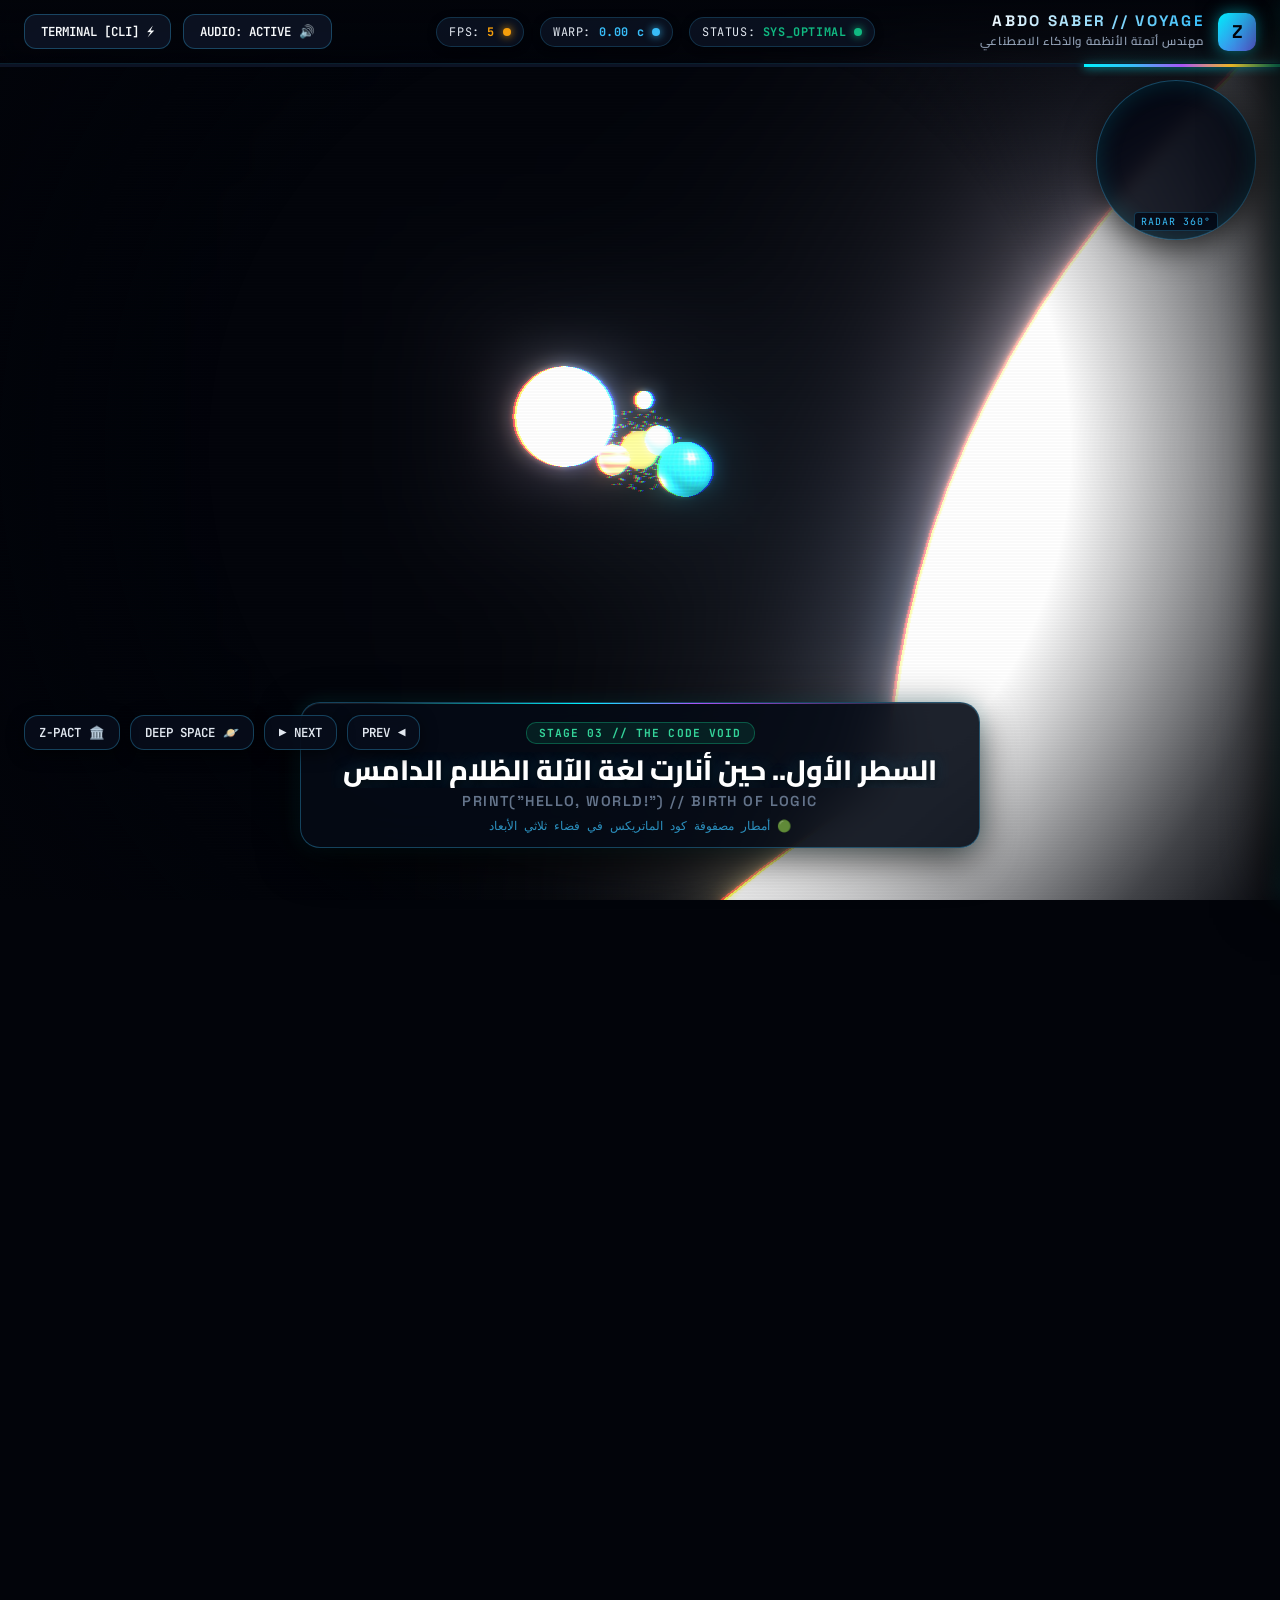
==== commit b8bfa7e6: "Auto Sync: Production Update (2026-09-28 19:19:42)" ====
--- a/index.html
+++ b/index.html
@@ -2629,7 +2629,7 @@
       <!-- Creator Hero Presentation Card -->
       <div class="creator-hero-card reveal">
         <div class="creator-avatar-wrap">
-          <video class="creator-avatar-video" src="../assets/5816566040681452108.mp4" autoplay loop muted playsinline></video>
+          <video class="creator-avatar-video" src="/frontend/assets/5816566040681452108.mp4" autoplay loop muted playsinline></video>
         </div>
 
         <div class="creator-bio-content">
@@ -2721,7 +2721,7 @@
 
       <!-- Final Action Buttons & Navigation CTAs -->
       <div class="climax-cta-row reveal">
-        <a href="../index.html" class="cta-btn primary">
+        <a href="/store" class="cta-btn primary">
           <span>🚀</span>
           <span>الدخول إلى منصة Z-PACT الرئيسية</span>
         </a>
